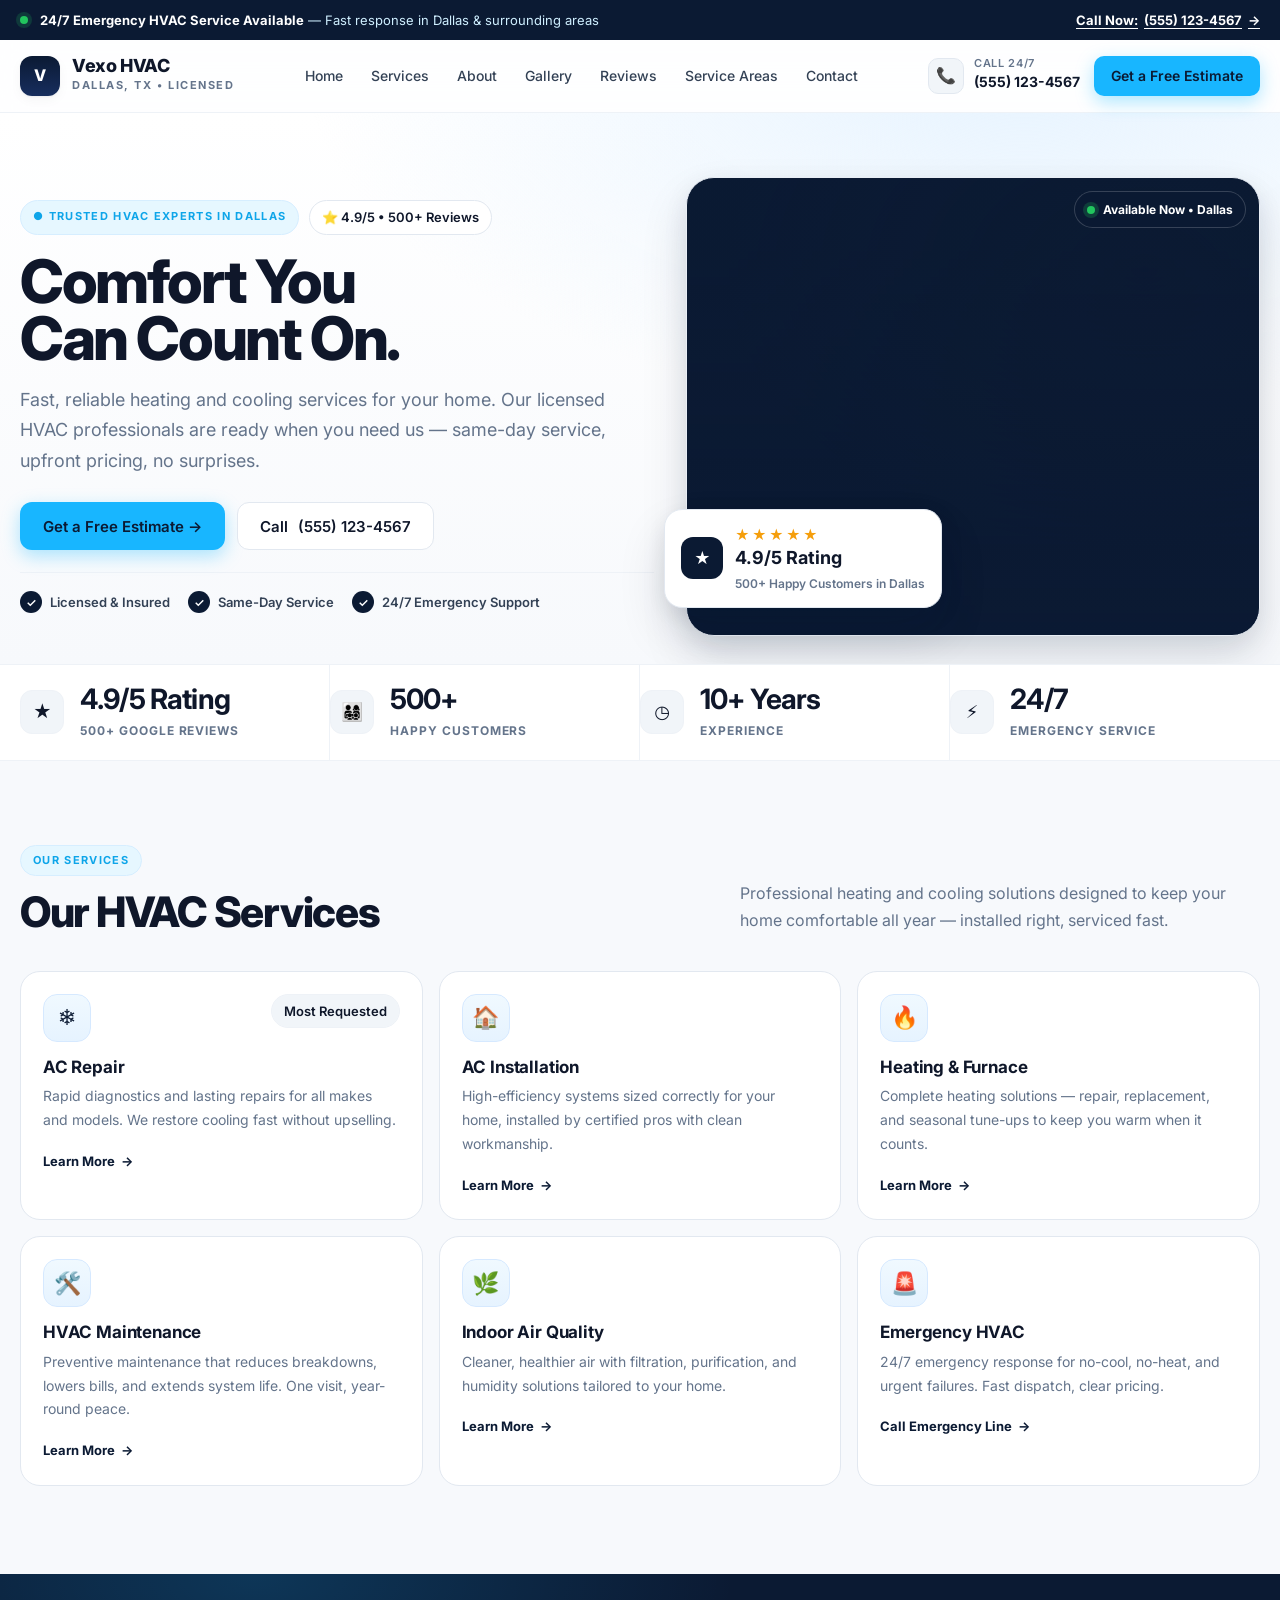
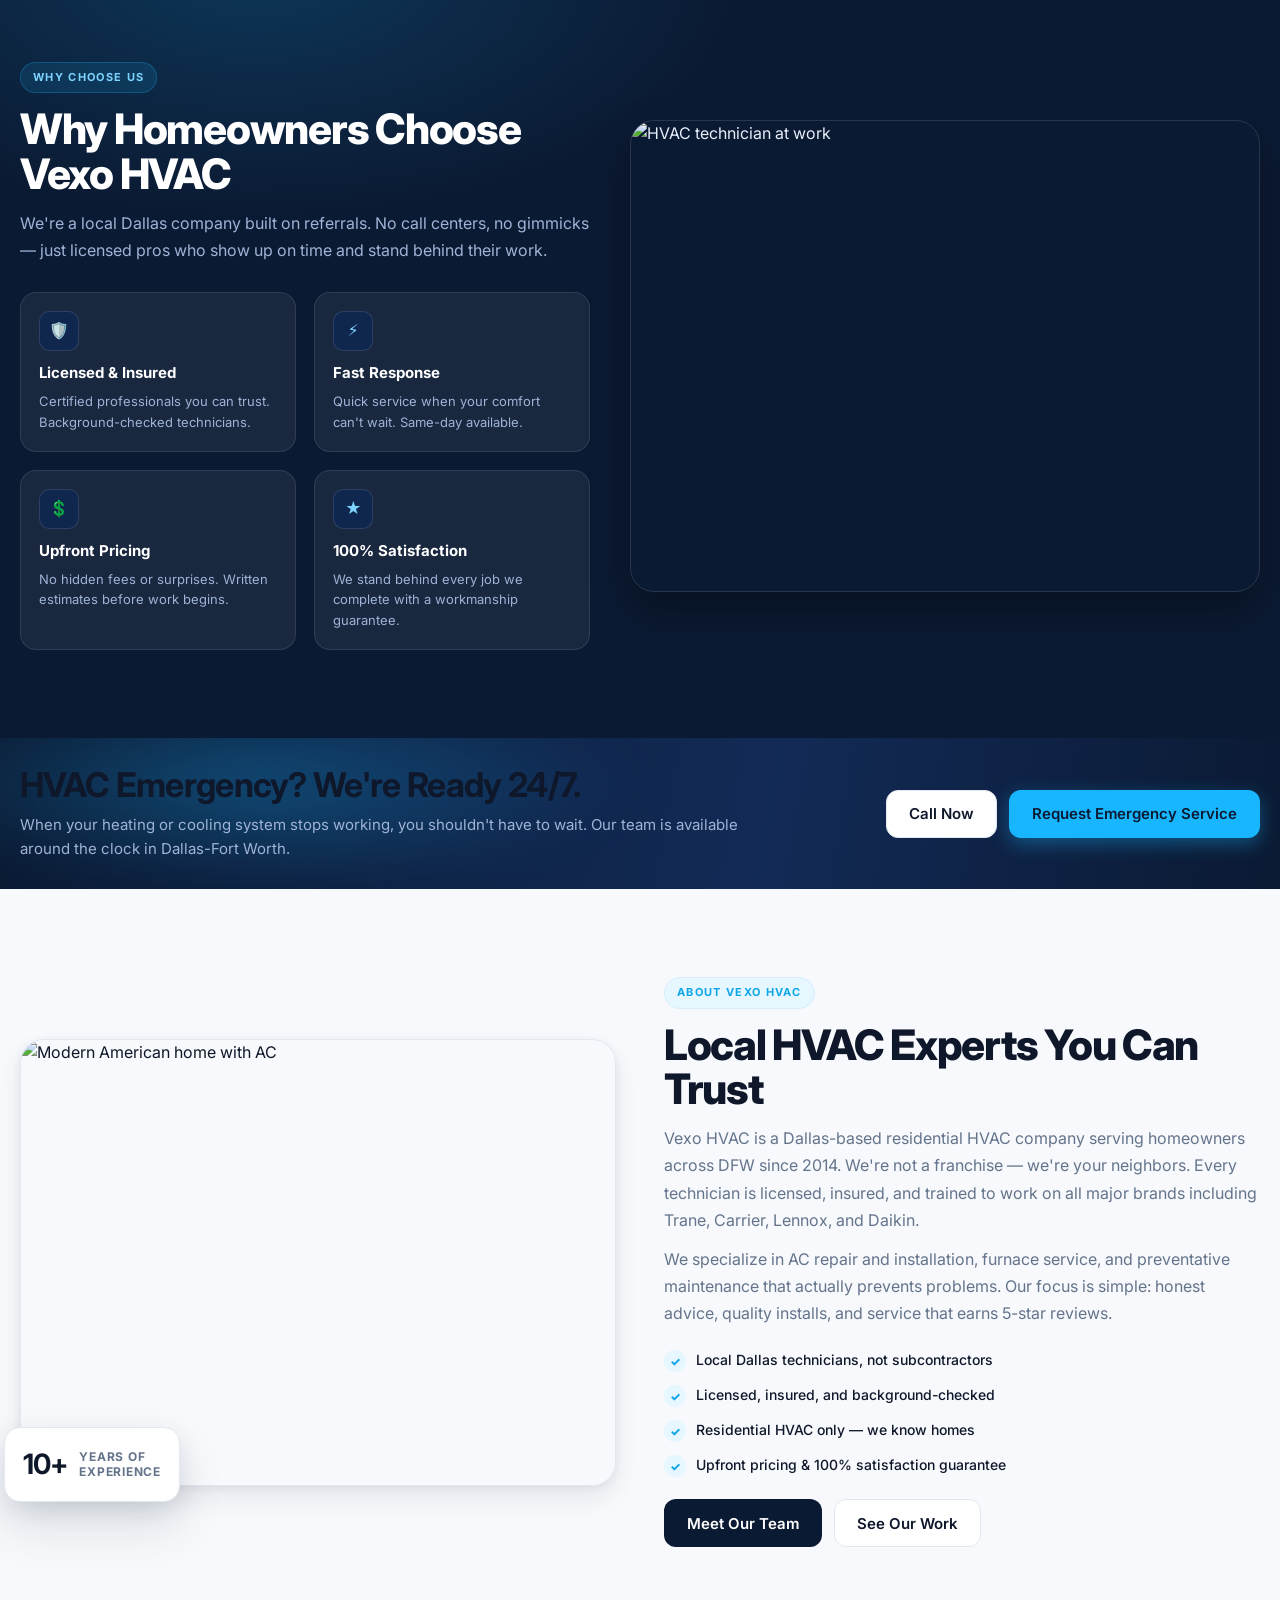
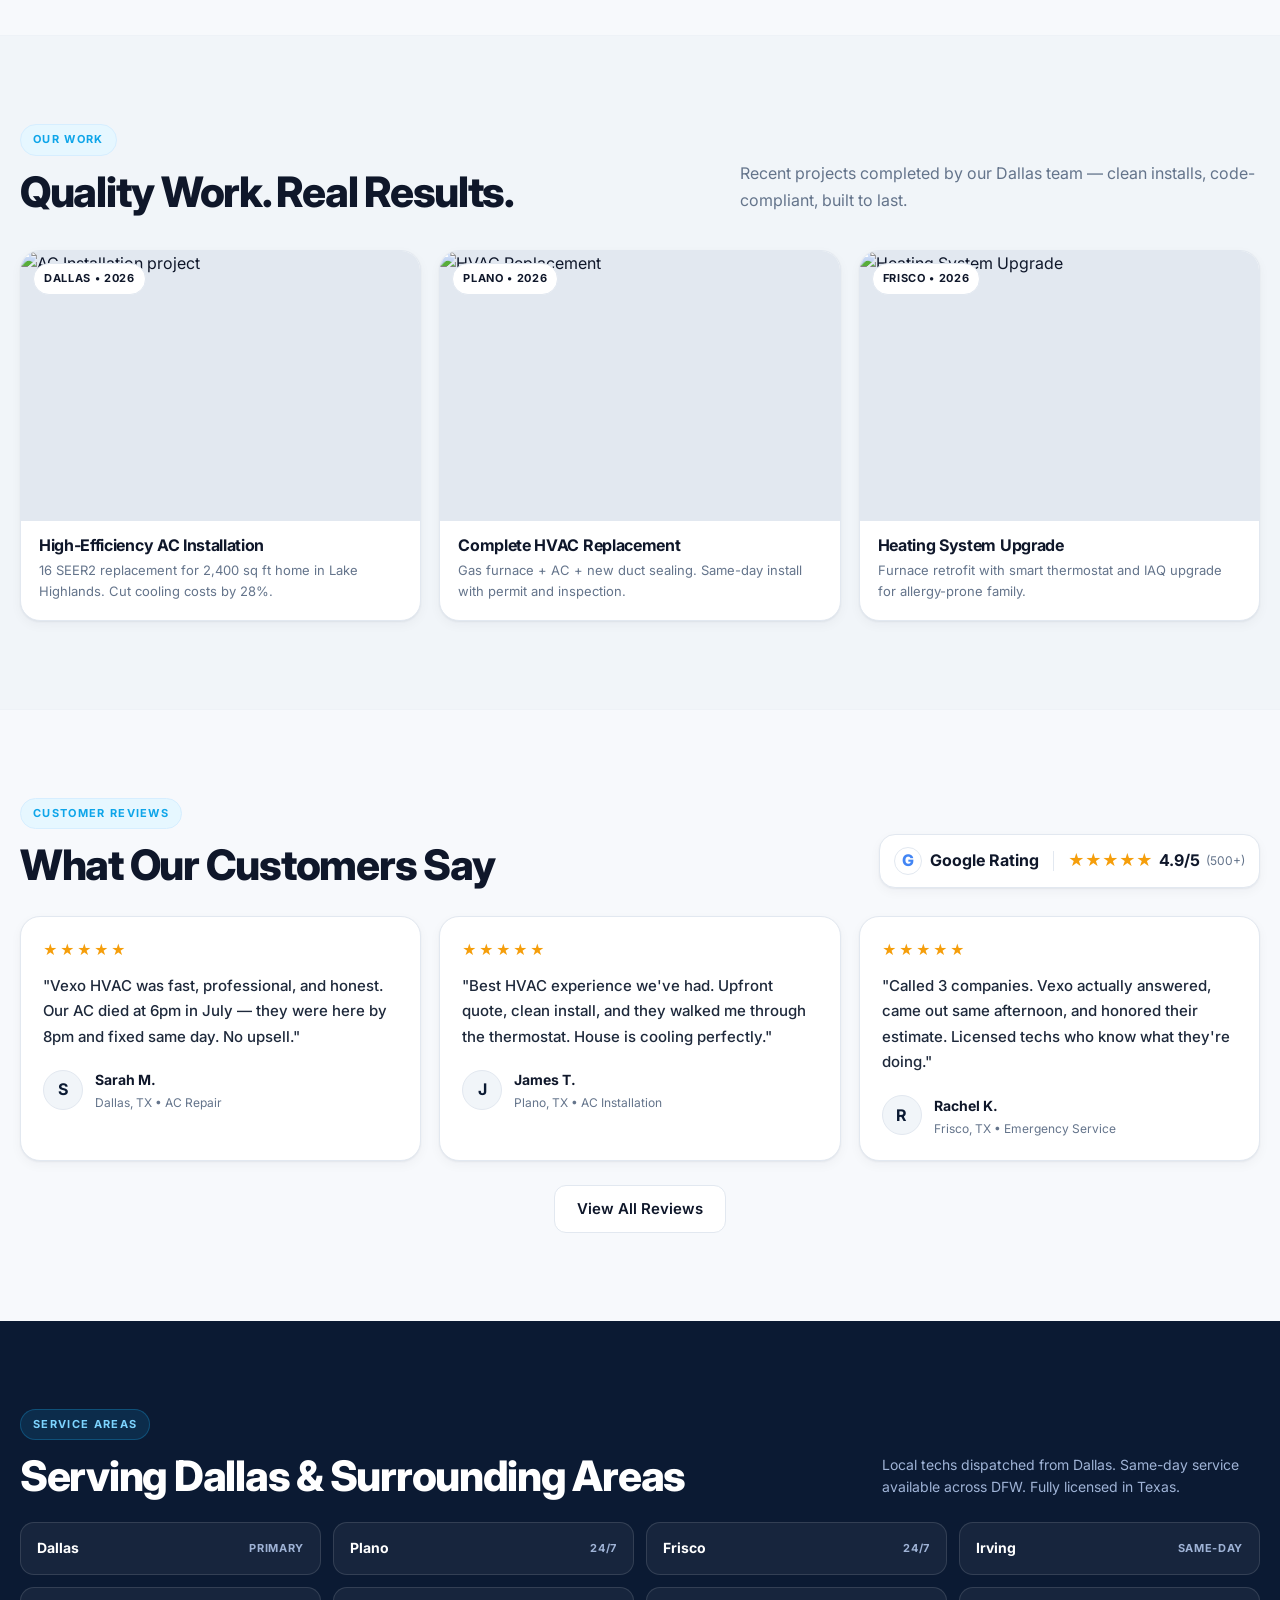
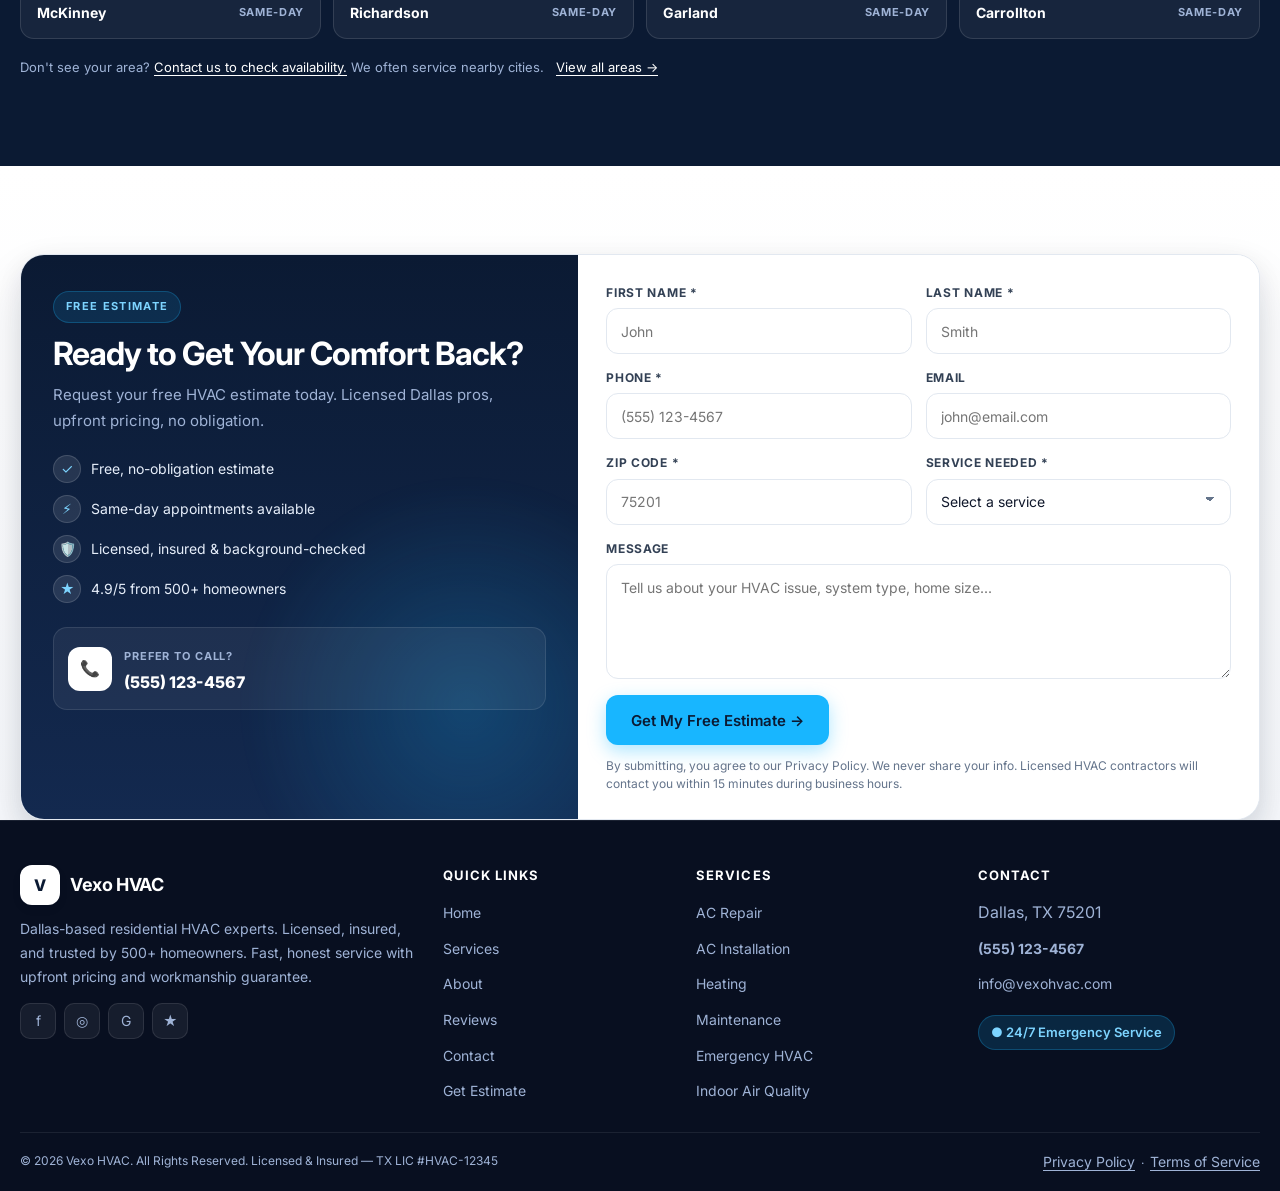
==== index.html @ 04c833da "Update index.html" ====
<!DOCTYPE html>
<html lang="en">
<head>
<meta charset="UTF-8">
<meta name="viewport" content="width=device-width, initial-scale=1.0">
<title>Vexo HVAC | Trusted HVAC Experts in Dallas, TX - 24/7 Emergency Service</title>
<meta name="description" content="Fast, reliable heating and cooling services in Dallas, TX. Licensed HVAC professionals, same-day service, 24/7 emergency support. Get a free estimate today.">
<link rel="preconnect" href="https://fonts.googleapis.com">
<link rel="preconnect" href="https://fonts.gstatic.com" crossorigin>
<link href="https://fonts.googleapis.com/css2?family=Inter:wght@400;500;600;700;800&family=JetBrains+Mono:wght@500&display=swap" rel="stylesheet">
<link rel="stylesheet" href="./css/main.css">
<link rel="stylesheet" href="./css/components.css">
<link rel="stylesheet" href="./css/responsive.css">
<style>
/* HERO VIDEO - Premium integration, minimal override */
.hero-visual{isolation:isolate}
.hero-img-wrap{position:relative;overflow:hidden;isolation:isolate;background:#0B1A33}
.hero-video{
  position:absolute;inset:0;
  width:100%;height:100%;
  object-fit:cover;
  object-position:center;
  will-change:transform;
  transform:translateZ(0);
}
.hero-img-wrap::after{
  content:"";
  position:absolute;inset:0;
  background:linear-gradient(180deg, rgba(11,26,51,0.10) 15%, rgba(11,26,51,0.28) 100%), radial-gradient(600px 400px at 80% 20%, rgba(11,26,51,0.18), transparent 70%);
  z-index:1;
  pointer-events:none;
}
.hero-img-wrap .float-badge,
.hero-img-wrap ~ .float-badge,
.float-badge{ z-index:3 }
.float-card{ z-index:3 }
@media (prefers-reduced-motion: reduce){
  .hero-video{transform:none !important}
}
</style>
</head>
<body>

<!-- TOP ANNOUNCEMENT BAR -->
<div class="topbar">
  <div class="container inner">
    <div class="topbar-left">
      <span class="dot" aria-hidden="true"></span>
      <span><strong>24/7 Emergency HVAC Service Available</strong> — Fast response in Dallas & surrounding areas</span>
    </div>
    <a class="call" href="tel:5551234567" data-phone-raw aria-label="Call Vexo HVAC now">Call Now: <span data-phone-display>(555) 123-4567</span> →</a>
  </div>
</div>

<!-- NAVBAR -->
<header class="header" id="header">
  <div class="container nav">
    <a class="brand" href="./index.html" aria-label="Vexo HVAC Home">
      <div class="brand-mark">V</div>
      <div>
        <div class="brand-name">Vexo HVAC</div>
        <div class="brand-sub">Dallas, TX • Licensed</div>
      </div>
    </a>
    <nav class="nav-links" aria-label="Primary Navigation">
      <a class="active" href="./index.html" aria-current="page">Home</a>
      <a href="./index.html#services">Services</a>
      <a href="./page/about.html">About</a>
      <a href="./page/gallery.html">Gallery</a>
      <a href="./index.html#reviews">Reviews</a>
      <a href="./index.html#areas">Service Areas</a>
      <a href="./page/contact.html">Contact</a>
    </nav>
    <div class="nav-right">
      <div class="phone">
        <div class="phone-icon" aria-hidden="true">📞</div>
        <div>
          <small>Call 24/7</small>
          <strong data-phone-display>(555) 123-4567</strong>
        </div>
      </div>
      <a class="btn btn-primary btn-sm" href="./page/quote.html">Get a Free Estimate</a>
      <button class="hamburger" id="hamburger" aria-label="Open menu" aria-expanded="false" aria-controls="mobileMenu"><span></span></button>
    </div>
  </div>
  <div class="mobile" id="mobileMenu" role="dialog" aria-modal="true" aria-label="Mobile navigation">
    <div class="container">
      <a href="./index.html">Home <span aria-hidden="true">→</span></a>
      <a href="./index.html#services">Services <span aria-hidden="true">→</span></a>
      <a href="./page/about.html">About <span aria-hidden="true">→</span></a>
      <a href="./page/gallery.html">Gallery <span aria-hidden="true">→</span></a>
      <a href="./index.html#reviews">Reviews <span aria-hidden="true">→</span></a>
      <a href="./index.html#areas">Service Areas <span aria-hidden="true">→</span></a>
      <a href="./page/contact.html">Contact <span aria-hidden="true">→</span></a>
      <div class="actions">
        <a class="btn btn-secondary" href="tel:5551234567" data-phone-raw>Call Now</a>
        <a class="btn btn-primary" href="./page/quote.html">Free Estimate</a>
      </div>
    </div>
  </div>
</header>

<main>

<!-- HERO - VIDEO INTEGRATED -->
<section class="hero" id="home">
  <div class="container hero-grid">
    <div>
      <div class="badge-row">
        <span class="eyebrow">● Trusted HVAC Experts in Dallas</span>
        <span class="pill pill-light">⭐ 4.9/5 • 500+ Reviews</span>
      </div>
      <h1>Comfort You<br>Can Count On.</h1>
      <p class="hero-desc">Fast, reliable heating and cooling services for your home. Our licensed HVAC professionals are ready when you need us — same-day service, upfront pricing, no surprises.</p>
      <div class="hero-ctas">
        <a class="btn btn-primary" href="./page/quote.html">Get a Free Estimate →</a>
        <a class="btn btn-ghost" href="tel:5551234567" data-phone-raw>Call <span data-phone-display>(555) 123-4567</span></a>
      </div>
      <ul class="trust-mini" role="list">
        <li><i aria-hidden="true">✓</i> Licensed & Insured</li>
        <li><i aria-hidden="true">✓</i> Same-Day Service</li>
        <li><i aria-hidden="true">✓</i> 24/7 Emergency Support</li>
      </ul>
    </div>
    <div class="hero-visual">
      <div class="float-badge"><span class="live" aria-hidden="true"></span> Available Now • Dallas</div>
      <div class="hero-img-wrap">
        <video class="hero-video" autoplay muted loop playsinline preload="auto" poster="https://images.unsplash.com/photo-1621905251189-08b45d6a269e?q=80&w=1169&auto=format&fit=crop" aria-hidden="true">
          <source src="assets/videos/video.mp4" type="video/mp4">
        </video>
      </div>
      <div class="float-card">
        <div class="float-card-icon" aria-hidden="true">★</div>
        <div>
          <div class="stars" aria-label="5 out of 5 stars">★★★★★</div>
          <b>4.9/5 Rating</b>
          <small>500+ Happy Customers in Dallas</small>
        </div>
      </div>
    </div>
  </div>
</section>

<!-- TRUST / REVIEW BAR -->
<div class="trustbar">
  <div class="container trustbar-grid">
    <div class="trustbar-item">
      <div class="trust-icon" aria-hidden="true">★</div>
      <div><b>4.9/5 Rating</b><span>500+ Google Reviews</span></div>
    </div>
    <div class="trustbar-item">
      <div class="trust-icon" aria-hidden="true">👨‍👩‍👧‍👦</div>
      <div><b>500+</b><span>Happy Customers</span></div>
    </div>
    <div class="trustbar-item">
      <div class="trust-icon" aria-hidden="true">◷</div>
      <div><b>10+ Years</b><span>Experience</span></div>
    </div>
    <div class="trustbar-item">
      <div class="trust-icon" aria-hidden="true">⚡</div>
      <div><b>24/7</b><span>Emergency Service</span></div>
    </div>
  </div>
</div>

<!-- SERVICES SECTION -->
<section class="section services" id="services">
  <div class="container">
    <div class="section-head">
      <div>
        <span class="eyebrow">Our Services</span>
        <h2 class="h2 section-title">Our HVAC Services</h2>
      </div>
      <p class="p">Professional heating and cooling solutions designed to keep your home comfortable all year — installed right, serviced fast.</p>
    </div>
    <div class="grid-3">
      <div class="card">
        <div class="card-top"><div class="card-icon" aria-hidden="true">❄️</div><span class="pill pill-muted">Most Requested</span></div>
        <h3>AC Repair</h3>
        <p>Rapid diagnostics and lasting repairs for all makes and models. We restore cooling fast without upselling.</p>
        <a class="link" href="./index.html#services">Learn More</a>
      </div>
      <div class="card">
        <div class="card-top"><div class="card-icon" aria-hidden="true">🏠</div></div>
        <h3>AC Installation</h3>
        <p>High-efficiency systems sized correctly for your home, installed by certified pros with clean workmanship.</p>
        <a class="link" href="./index.html#services">Learn More</a>
      </div>
      <div class="card">
        <div class="card-top"><div class="card-icon" aria-hidden="true">🔥</div></div>
        <h3>Heating & Furnace</h3>
        <p>Complete heating solutions — repair, replacement, and seasonal tune-ups to keep you warm when it counts.</p>
        <a class="link" href="./index.html#services">Learn More</a>
      </div>
      <div class="card">
        <div class="card-top"><div class="card-icon" aria-hidden="true">🛠️</div></div>
        <h3>HVAC Maintenance</h3>
        <p>Preventive maintenance that reduces breakdowns, lowers bills, and extends system life. One visit, year-round peace.</p>
        <a class="link" href="./index.html#services">Learn More</a>
      </div>
      <div class="card">
        <div class="card-top"><div class="card-icon" aria-hidden="true">🌿</div></div>
        <h3>Indoor Air Quality</h3>
        <p>Cleaner, healthier air with filtration, purification, and humidity solutions tailored to your home.</p>
        <a class="link" href="./index.html#services">Learn More</a>
      </div>
      <div class="card">
        <div class="card-top"><div class="card-icon" aria-hidden="true">🚨</div></div>
        <h3>Emergency HVAC</h3>
        <p>24/7 emergency response for no-cool, no-heat, and urgent failures. Fast dispatch, clear pricing.</p>
        <a class="link" href="tel:5551234567" data-phone-raw>Call Emergency Line</a>
      </div>
    </div>
  </div>
</section>

<!-- WHY CHOOSE US -->
<section class="section why" id="why">
  <div class="container why-grid">
    <div>
      <span class="eyebrow dark">Why Choose Us</span>
      <h2 class="h2" style="margin-top:14px;color:#fff">Why Homeowners Choose Vexo HVAC</h2>
      <p class="p" style="margin-top:14px;color:#9FB3D6">We're a local Dallas company built on referrals. No call centers, no gimmicks — just licensed pros who show up on time and stand behind their work.</p>
      <div class="why-list">
        <div class="why-item"><div class="why-icon" aria-hidden="true">🛡️</div><b>Licensed & Insured</b><p>Certified professionals you can trust. Background-checked technicians.</p></div>
        <div class="why-item"><div class="why-icon" aria-hidden="true">⚡</div><b>Fast Response</b><p>Quick service when your comfort can't wait. Same-day available.</p></div>
        <div class="why-item"><div class="why-icon" aria-hidden="true">💲</div><b>Upfront Pricing</b><p>No hidden fees or surprises. Written estimates before work begins.</p></div>
        <div class="why-item"><div class="why-icon" aria-hidden="true">★</div><b>100% Satisfaction</b><p>We stand behind every job we complete with a workmanship guarantee.</p></div>
      </div>
    </div>
    <div class="why-img">
      <img src="https://images.unsplash.com/photo-1581578731548-c64695cc6952?q=80&w=1170&auto=format&fit=crop" alt="HVAC technician at work" loading="lazy">
    </div>
  </div>
</section>

<!-- EMERGENCY HVAC CTA -->
<section class="emergency">
  <div class="container emergency-grid">
    <div>
      <h2>HVAC Emergency? We're Ready 24/7.</h2>
      <p>When your heating or cooling system stops working, you shouldn't have to wait. Our team is available around the clock in Dallas-Fort Worth.</p>
    </div>
    <div class="emergency-actions">
      <a class="btn btn-ghost" href="tel:5551234567" data-phone-raw style="background:#fff">Call Now</a>
      <a class="btn btn-primary" href="./page/quote.html">Request Emergency Service</a>
    </div>
  </div>
</section>

<!-- ABOUT COMPANY -->
<section class="section" id="about">
  <div class="container about-grid">
    <div class="about-media">
      <div class="about-main-img">
        <img src="https://images.unsplash.com/photo-1600585154340-be6161a56a0c?q=80&w=1170&auto=format&fit=crop" alt="Modern American home with AC" loading="lazy">
      </div>
      <div class="exp-badge"><b>10+</b><span>Years of<br>Experience</span></div>
    </div>
    <div>
      <span class="eyebrow">About Vexo HVAC</span>
      <h2 class="h2" style="margin-top:14px">Local HVAC Experts You Can Trust</h2>
      <p class="p" style="margin-top:14px">Vexo HVAC is a Dallas-based residential HVAC company serving homeowners across DFW since 2014. We're not a franchise — we're your neighbors. Every technician is licensed, insured, and trained to work on all major brands including Trane, Carrier, Lennox, and Daikin.</p>
      <p class="p" style="margin-top:12px">We specialize in AC repair and installation, furnace service, and preventative maintenance that actually prevents problems. Our focus is simple: honest advice, quality installs, and service that earns 5-star reviews.</p>
      <ul class="checks" role="list">
        <li><i aria-hidden="true">✓</i> Local Dallas technicians, not subcontractors</li>
        <li><i aria-hidden="true">✓</i> Licensed, insured, and background-checked</li>
        <li><i aria-hidden="true">✓</i> Residential HVAC only — we know homes</li>
        <li><i aria-hidden="true">✓</i> Upfront pricing & 100% satisfaction guarantee</li>
      </ul>
      <div style="margin-top:22px;display:flex;gap:12px;flex-wrap:wrap">
        <a class="btn btn-secondary" href="./page/about.html">Meet Our Team</a>
        <a class="btn btn-ghost" href="./page/gallery.html">See Our Work</a>
      </div>
    </div>
  </div>
</section>

<!-- PROJECT SHOWCASE -->
<section class="section showcase" id="projects">
  <div class="container">
    <div class="section-head">
      <div>
        <span class="eyebrow">Our Work</span>
        <h2 class="h2" style="margin-top:14px">Quality Work. Real Results.</h2>
      </div>
      <p class="p">Recent projects completed by our Dallas team — clean installs, code-compliant, built to last.</p>
    </div>
    <div class="show-grid">
      <div class="project">
        <div class="project-img"><span class="project-tag">Dallas • 2026</span><img src="https://images.unsplash.com/photo-1631541909061-71e349d1f203?q=80&w=1210&auto=format&fit=crop" alt="AC Installation project" loading="lazy"></div>
        <div class="project-body"><h3>High-Efficiency AC Installation</h3><p>16 SEER2 replacement for 2,400 sq ft home in Lake Highlands. Cut cooling costs by 28%.</p></div>
      </div>
      <div class="project">
        <div class="project-img"><span class="project-tag">Plano • 2026</span><img src="https://images.unsplash.com/photo-1504328345606-18bbc8c9d7d1?q=80&w=1170&auto=format&fit=crop" alt="HVAC Replacement" loading="lazy"></div>
        <div class="project-body"><h3>Complete HVAC Replacement</h3><p>Gas furnace + AC + new duct sealing. Same-day install with permit and inspection.</p></div>
      </div>
      <div class="project">
        <div class="project-img"><span class="project-tag">Frisco • 2026</span><img src="https://images.unsplash.com/photo-1581091226825-a6a2a5aee158?q=80&w=1170&auto=format&fit=crop" alt="Heating System Upgrade" loading="lazy"></div>
        <div class="project-body"><h3>Heating System Upgrade</h3><p>Furnace retrofit with smart thermostat and IAQ upgrade for allergy-prone family.</p></div>
      </div>
    </div>
  </div>
</section>

<!-- CUSTOMER REVIEWS -->
<section class="section" id="reviews">
  <div class="container">
    <div class="reviews-head">
      <div>
        <span class="eyebrow">Customer Reviews</span>
        <h2 class="h2" style="margin-top:14px">What Our Customers Say</h2>
      </div>
      <div class="rating-badge">
        <div class="google"><i aria-hidden="true">G</i> Google Rating</div>
        <div class="rating-divider" aria-hidden="true"></div>
        <div class="rating-score"><span class="stars-inline" aria-label="5 out of 5 stars">★★★★★</span><b>4.9/5</b><span class="muted">(500+)</span></div>
      </div>
    </div>
    <div class="rev-grid">
      <div class="rev">
        <div class="stars" aria-label="5 out of 5 stars">★★★★★</div>
        <p class="quote">"Vexo HVAC was fast, professional, and honest. Our AC died at 6pm in July — they were here by 8pm and fixed same day. No upsell."</p>
        <div class="meta"><div class="avatar">S</div><div><b>Sarah M.</b><small>Dallas, TX • AC Repair</small></div></div>
      </div>
      <div class="rev">
        <div class="stars" aria-label="5 out of 5 stars">★★★★★</div>
        <p class="quote">"Best HVAC experience we've had. Upfront quote, clean install, and they walked me through the thermostat. House is cooling perfectly."</p>
        <div class="meta"><div class="avatar">J</div><div><b>James T.</b><small>Plano, TX • AC Installation</small></div></div>
      </div>
      <div class="rev">
        <div class="stars" aria-label="5 out of 5 stars">★★★★★</div>
        <p class="quote">"Called 3 companies. Vexo actually answered, came out same afternoon, and honored their estimate. Licensed techs who know what they're doing."</p>
        <div class="meta"><div class="avatar">R</div><div><b>Rachel K.</b><small>Frisco, TX • Emergency Service</small></div></div>
      </div>
    </div>
    <div style="text-align:center;margin-top:24px"><a href="./index.html#reviews" class="btn btn-ghost">View All Reviews</a></div>
  </div>
</section>

<!-- SERVICE AREAS -->
<section class="section areas" id="areas">
  <div class="container">
    <div class="areas-head">
      <div>
        <span class="eyebrow dark">Service Areas</span>
        <h2 class="h2" style="margin-top:14px;color:#fff">Serving Dallas & Surrounding Areas</h2>
      </div>
      <p class="areas-desc">Local techs dispatched from Dallas. Same-day service available across DFW. Fully licensed in Texas.</p>
    </div>
    <div class="areas-grid">
      <div class="area"><b>Dallas</b><span>Primary</span></div>
      <div class="area"><b>Plano</b><span>24/7</span></div>
      <div class="area"><b>Frisco</b><span>24/7</span></div>
      <div class="area"><b>Irving</b><span>Same-Day</span></div>
      <div class="area"><b>McKinney</b><span>Same-Day</span></div>
      <div class="area"><b>Richardson</b><span>Same-Day</span></div>
      <div class="area"><b>Garland</b><span>Same-Day</span></div>
      <div class="area"><b>Carrollton</b><span>Same-Day</span></div>
    </div>
    <div class="areas-foot">Don't see your area? <a href="./page/contact.html">Contact us to check availability.</a> We often service nearby cities. <span style="margin-left:8px"><a href="./index.html#areas" style="color:#fff">View all areas →</a></span></div>
  </div>
</section>

<!-- FREE ESTIMATE CTA / FORM -->
<section class="section estimate" id="estimate">
  <div class="container">
    <div class="estimate-wrap">
      <div class="estimate-copy">
        <span class="eyebrow dark">Free Estimate</span>
        <h2 style="margin-top:14px">Ready to Get Your Comfort Back?</h2>
        <p class="estimate-sub">Request your free HVAC estimate today. Licensed Dallas pros, upfront pricing, no obligation.</p>
        <ul role="list">
          <li><i aria-hidden="true">✓</i> Free, no-obligation estimate</li>
          <li><i aria-hidden="true">⚡</i> Same-day appointments available</li>
          <li><i aria-hidden="true">🛡️</i> Licensed, insured & background-checked</li>
          <li><i aria-hidden="true">★</i> 4.9/5 from 500+ homeowners</li>
        </ul>
        <div class="call-box">
          <div class="call-box-icon" aria-hidden="true">📞</div>
          <div><small>Prefer to call?</small><div class="call-box-num" data-phone-display>(555) 123-4567</div></div>
        </div>
      </div>
      <form class="estimate-form" id="estimateForm" novalidate aria-label="Request free HVAC estimate">
        <div class="form-grid">
          <div class="field"><label for="firstName">First Name *</label><input class="input" id="firstName" name="firstName" placeholder="John" required autocomplete="given-name"></div>
          <div class="field"><label for="lastName">Last Name *</label><input class="input" id="lastName" name="lastName" placeholder="Smith" required autocomplete="family-name"></div>
          <div class="field"><label for="phone">Phone *</label><input class="input" id="phone" name="phone" type="tel" placeholder="(555) 123-4567" required autocomplete="tel"></div>
          <div class="field"><label for="email">Email</label><input class="input" id="email" name="email" type="email" placeholder="john@email.com" autocomplete="email"></div>
          <div class="field"><label for="zip">ZIP Code *</label><input class="input" id="zip" name="zip" placeholder="75201" required autocomplete="postal-code" inputmode="numeric"></div>
          <div class="field"><label for="service">Service Needed *</label>
            <select class="input" id="service" name="service" required>
              <option value="" disabled selected>Select a service</option>
              <option value="ac-repair">AC Repair</option>
              <option value="ac-installation">AC Installation</option>
              <option value="heating">Heating</option>
              <option value="ac-maintenance">HVAC Maintenance</option>
              <option value="emergency-hvac">Emergency Service</option>
              <option value="indoor-air-quality">Indoor Air Quality</option>
              <option value="other">Other</option>
            </select>
          </div>
          <div class="field full"><label for="message">Message</label><textarea class="input textarea" id="message" name="message" placeholder="Tell us about your HVAC issue, system type, home size..." rows="4"></textarea></div>
        </div>
        <div class="form-foot">
          <button class="btn btn-primary btn-form" type="submit">Get My Free Estimate →</button>
          <small>By submitting, you agree to our Privacy Policy. We never share your info. Licensed HVAC contractors will contact you within 15 minutes during business hours.</small>
        </div>
        <div class="notice" id="formNotice" role="status" aria-live="polite">Thanks! Your estimate request was received. Our Dallas team will call you within 15 minutes.</div>
      </form>
    </div>
  </div>
</section>

</main>

<!-- FOOTER -->
<footer class="footer">
  <div class="container footer-top">
    <div>
      <div class="footer-brand"><div class="brand-mark brand-mark-light">V</div><b class="footer-brand-name">Vexo HVAC</b></div>
      <p>Dallas-based residential HVAC experts. Licensed, insured, and trusted by 500+ homeowners. Fast, honest service with upfront pricing and workmanship guarantee.</p>
      <div class="social">
        <a href="#" aria-label="Facebook" role="button">f</a>
        <a href="#" aria-label="Instagram" role="button">◎</a>
        <a href="#" aria-label="Google" role="button">G</a>
        <a href="#" aria-label="Yelp" role="button">★</a>
      </div>
    </div>
    <div>
      <b class="title">Quick Links</b>
      <ul role="list">
        <li><a href="./index.html">Home</a></li>
        <li><a href="./index.html#services">Services</a></li>
        <li><a href="./page/about.html">About</a></li>
        <li><a href="./index.html#reviews">Reviews</a></li>
        <li><a href="./page/contact.html">Contact</a></li>
        <li><a href="./page/quote.html">Get Estimate</a></li>
      </ul>
    </div>
    <div>
      <b class="title">Services</b>
      <ul role="list">
        <li><a href="./index.html#services">AC Repair</a></li>
        <li><a href="./index.html#services">AC Installation</a></li>
        <li><a href="./index.html#services">Heating</a></li>
        <li><a href="./index.html#services">Maintenance</a></li>
        <li><a href="./index.html#services">Emergency HVAC</a></li>
        <li><a href="./index.html#services">Indoor Air Quality</a></li>
      </ul>
    </div>
    <div>
      <b class="title">Contact</b>
      <ul role="list">
        <li>Dallas, TX 75201</li>
        <li><a href="tel:5551234567" class="footer-phone" data-phone-raw><span data-phone-display>(555) 123-4567</span></a></li>
        <li><a href="mailto:info@vexohvac.com">info@vexohvac.com</a></li>
        <li class="footer-badge"><span class="pill pill-accent">● 24/7 Emergency Service</span></li>
      </ul>
    </div>
  </div>
  <div class="container footer-bottom">
    <span>© 2026 Vexo HVAC. All Rights Reserved. Licensed & Insured — TX LIC #HVAC-12345</span>
    <span><a href="./page/contact.html">Privacy Policy</a> &nbsp;·&nbsp; <a href="./page/contact.html">Terms of Service</a></span>
  </div>
</footer>

<div class="toast" id="toast" role="status" aria-live="polite" aria-atomic="true">Opening phone dialer...</div>

<script type="module" src="./js/app.js"></script>
<script>
// Premium Hero Video Parallax - lightweight, respects reduced-motion
(function(){
  const hero = document.getElementById('home');
  const video = document.querySelector('.hero-video');
  if(!hero || !video) return;
  const reduceMotion = window.matchMedia('(prefers-reduced-motion: reduce)').matches;
  if(reduceMotion) return;
  let ticking = false;
  const speed = 0.22; // subtle cinematic
  function onScroll(){
    if(ticking) return;
    ticking = true;
    requestAnimationFrame(()=>{
      const rect = hero.getBoundingClientRect();
      // Only animate while hero is in viewport
      if(rect.bottom > 0 && rect.top < window.innerHeight){
        const offset = window.scrollY * speed;
        video.style.transform = 'translate3d(0,' + (offset * 0.35) + 'px,0) scale(1.08)';
      }
      ticking = false;
    });
  }
  window.addEventListener('scroll', onScroll, {passive:true});
  onScroll();
  // Ensure autoplay on mobile
  video.play().catch(()=>{});
})();
</script>
</body>
</html>
---- css/main.css ----
/* ======================================================
   VEXO HVAC - main.css
   Global / Base Styles Only
   Preserves exact visual design from approved index.html
   ====================================================== */

/* ------------------------------------------------------
   1. CSS VARIABLES - Extracted from approved design
   ------------------------------------------------------ */
:root {
  /* Brand Colors - Exact from approved homepage */
  --primary: #0B1A33;
  --primary-2: #13294F;
  --secondary: #172E5E;
  --accent: #18B6FF;
  --accent-2: #0EA5E9;
  --accent-soft: #E6F7FF;

  /* Neutrals */
  --background: #F7F9FC;
  --surface: #FFFFFF;
  --surface-2: #F1F5F9;
  --text: #0F172A;
  --muted: #64748B;
  --muted-2: #94A3B8;
  --line: #E2E8F0;
  --line-2: #EEF2F7;

  /* Radius - reusable */
  --radius-sm: 12px;
  --radius-md: 16px;
  --radius-lg: 20px;
  --radius-xl: 24px;
  --radius-pill: 999px;
  --radius: var(--radius-lg);

  /* Shadows - from approved design */
  --shadow-sm: 0 1px 2px rgba(11, 26, 51, 0.06), 0 4px 12px rgba(11, 26, 51, 0.04);
  --shadow-md: 0 12px 24px rgba(11, 26, 51, 0.08), 0 2px 8px rgba(11, 26, 51, 0.06);
  --shadow-lg: 0 24px 48px rgba(11, 26, 51, 0.12), 0 8px 24px rgba(11, 26, 51, 0.08);
  --shadow: var(--shadow-md);

  /* Layout */
  --container-width: 1240px;
  --max: var(--container-width);

  /* Transitions */
  --transition-fast: 0.18s ease;
  --transition-normal: 0.25s ease;
  --transition-slow: 0.35s ease;
}

/* ------------------------------------------------------
   2. CSS RESET
   ------------------------------------------------------ */
*,
*::before,
*::after {
  margin: 0;
  padding: 0;
  box-sizing: border-box;
}

/* ------------------------------------------------------
   3. HTML & BODY BASE
   ------------------------------------------------------ */
html {
  scroll-behavior: smooth;
  -webkit-text-size-adjust: 100%;
  -moz-text-size-adjust: 100%;
  text-size-adjust: 100%;
  overflow-x: hidden;
}

body {
  font-family: 'Inter', system-ui, -apple-system, BlinkMacSystemFont, 'Segoe UI', Roboto, sans-serif;
  background: var(--background);
  color: var(--text);
  line-height: 1.6;
  font-size: 16px;
  font-weight: 400;
  -webkit-font-smoothing: antialiased;
  -moz-osx-font-smoothing: grayscale;
  text-rendering: optimizeLegibility;
  overflow-x: hidden;
  min-height: 100vh;
}

/* ------------------------------------------------------
   4. GLOBAL TYPOGRAPHY
   ------------------------------------------------------ */
h1, h2, h3, h4, h5, h6 {
  font-family: inherit;
  color: var(--text);
  line-height: 1.1;
  letter-spacing: -0.02em;
  font-weight: 700;
}

.h2 {
  font-size: clamp(28px, 4vw, 42px);
  line-height: 1.05;
  font-weight: 800;
  letter-spacing: -0.03em;
}

.h3 {
  font-size: 22px;
  line-height: 1.2;
  font-weight: 700;
  letter-spacing: -0.02em;
}

.p {
  color: var(--muted);
  font-size: 16px;
  line-height: 1.7;
}

.section-title {
  margin-top: 14px;
}

small {
  font-size: 0.875em;
}

strong, b {
  font-weight: 700;
}

/* ------------------------------------------------------
   5. GLOBAL LINKS
   ------------------------------------------------------ */
a {
  color: inherit;
  text-decoration: none;
  transition: var(--transition-fast);
}

a:hover {
  color: var(--text);
}

/* ------------------------------------------------------
   6. IMAGES
   ------------------------------------------------------ */
img {
  display: block;
  max-width: 100%;
  height: auto;
}

img[width] {
  height: auto;
}

/* ------------------------------------------------------
   7. CONTAINERS / GLOBAL LAYOUT
   ------------------------------------------------------ */
.container {
  width: min(calc(100% - 32px), var(--max));
  margin-inline: auto;
}

.section {
  padding: 88px 0;
}

.section-head {
  display: flex;
  align-items: end;
  justify-content: space-between;
  gap: 24px;
  flex-wrap: wrap;
  margin-bottom: 36px;
}

.section-head p {
  max-width: 52ch;
}

/* ------------------------------------------------------
   8. BUTTONS BASE
   ------------------------------------------------------ */
button {
  border: 0;
  background: none;
  cursor: pointer;
  font: inherit;
  color: inherit;
}

.btn {
  display: inline-flex;
  align-items: center;
  justify-content: center;
  gap: 10px;
  height: 48px;
  padding: 0 22px;
  border-radius: 12px;
  font-weight: 600;
  font-size: 15px;
  white-space: nowrap;
  transition: var(--transition-normal);
  cursor: pointer;
  border: 1px solid transparent;
  user-select: none;
  -webkit-tap-highlight-color: transparent;
  text-align: center;
  line-height: 1;
}

.btn-primary {
  background: var(--accent);
  color: var(--primary);
  box-shadow: 0 6px 18px rgba(24, 182, 255, 0.35);
}

.btn-primary:hover {
  background: #1AC0FF;
  transform: translateY(-1px);
  box-shadow: 0 10px 26px rgba(24, 182, 255, 0.4);
}

.btn-secondary {
  background: var(--primary);
  color: #fff;
}

.btn-secondary:hover {
  background: var(--primary-2);
  transform: translateY(-1px);
}

.btn-ghost {
  background: #fff;
  border-color: var(--line);
  color: var(--text);
}

.btn-ghost:hover {
  border-color: var(--text);
  background: #fff;
}

.btn-white {
  background: #fff;
  border-color: #fff;
  color: var(--primary);
}

.btn-sm {
  height: 40px;
  padding: 0 16px;
  font-size: 14px;
  border-radius: 10px;
}

.btn-form {
  height: 50px;
  padding: 0 24px;
}

/* ------------------------------------------------------
   9. GLOBAL UTILITIES (Eyebrow / Pill)
   ------------------------------------------------------ */
.eyebrow {
  display: inline-flex;
  align-items: center;
  gap: 8px;
  font-size: 11px;
  font-weight: 700;
  letter-spacing: 0.12em;
  text-transform: uppercase;
  color: var(--accent-2);
  background: var(--accent-soft);
  border: 1px solid #D6EEFF;
  padding: 6px 12px;
  border-radius: var(--radius-pill);
}

.eyebrow.dark {
  background: rgba(24, 182, 255, 0.12);
  border-color: rgba(24, 182, 255, 0.25);
  color: #7DD4FF;
}

.pill {
  display: inline-flex;
  align-items: center;
  gap: 8px;
  border-radius: 999px;
  padding: 6px 12px;
  font-size: 13px;
  font-weight: 600;
  background: #fff;
  border: 1px solid var(--line);
}

.pill-light {
  background: #fff;
  border: 1px solid var(--line);
}

.pill-muted {
  background: var(--surface-2);
  border: 1px solid var(--line-2);
}

.pill-dark {
  background: #0B1A33;
  color: #fff;
  border-color: #0B1A33;
}

.pill-accent {
  background: rgba(24, 182, 255, 0.15);
  border: 1px solid rgba(24, 182, 255, 0.25);
  color: #7DD4FF;
}

/* ------------------------------------------------------
   10. BASIC FORM ELEMENT NORMALIZATION
   ------------------------------------------------------ */
input,
select,
textarea {
  font: inherit;
  color: inherit;
  appearance: none;
  -webkit-appearance: none;
}

input:focus,
select:focus,
textarea:focus {
  outline: none;
}

.field {
  display: grid;
  gap: 6px;
}

.field.full {
  grid-column: 1 / -1;
}

.field label {
  font-size: 12px;
  font-weight: 700;
  letter-spacing: 0.06em;
  text-transform: uppercase;
  color: #334155;
}

.input {
  height: 46px;
  border-radius: 12px;
  border: 1px solid var(--line);
  background: #fff;
  padding: 0 14px;
  font-size: 14px;
  outline: 0;
  transition: var(--transition-fast);
  width: 100%;
  line-height: 1;
}

.input:focus {
  border-color: var(--accent-2);
  box-shadow: 0 0 0 4px rgba(14, 165, 233, 0.15);
}

.textarea {
  height: auto;
  min-height: 96px;
  padding: 12px 14px;
  resize: vertical;
  line-height: 1.6;
}

select.input {
  cursor: pointer;
  background-image: linear-gradient(45deg, transparent 50%, var(--muted) 50%), linear-gradient(135deg, var(--muted) 50%, transparent 50%);
  background-position: calc(100% - 20px) calc(50% - 2px), calc(100% - 15px) calc(50% - 2px);
  background-size: 5px 5px, 5px 5px;
  background-repeat: no-repeat;
  padding-right: 40px;
}

/* ------------------------------------------------------
   11. LISTS & GLOBAL ELEMENTS
   ------------------------------------------------------ */
ul, ol {
  list-style: none;
}

/* ------------------------------------------------------
   12. ACCESSIBILITY - FOCUS VISIBLE
   ------------------------------------------------------ */
a:focus-visible,
button:focus-visible,
input:focus-visible,
select:focus-visible,
textarea:focus-visible {
  outline: 2px solid var(--accent-2);
  outline-offset: 2px;
}

/* Remove default focus for mouse users, keep for keyboard */
a:focus:not(:focus-visible),
button:focus:not(:focus-visible),
input:focus:not(:focus-visible),
select:focus:not(:focus-visible),
textarea:focus:not(:focus-visible) {
  outline: none;
}

/* ------------------------------------------------------
   13. SMOOTH SCROLLING & REDUCED MOTION
   ------------------------------------------------------ */
@media (prefers-reduced-motion: reduce) {
  html {
    scroll-behavior: auto;
  }

  *,
  *::before,
  *::after {
    animation-duration: 0.01ms!important;
    animation-iteration-count: 1!important;
    transition-duration: 0.01ms!important;
    scroll-behavior: auto!important;
  }
}

/* ------------------------------------------------------
   14. GLOBAL OVERFLOW SAFETY
   ------------------------------------------------------ */
html, body {
  max-width: 100%;
}
---- css/components.css ----
/* ==================================================
   VEXO HVAC - components.css
   Component styles for existing approved index.html
   Uses only classes that actually exist in index.html
   Relies on variables from css/main.css
   ================================================== */

/* ==================================================
   TOP BAR
================================================== */
.topbar {
  background: var(--primary);
  color: #CFEFFF;
  font-size: 13px;
  position: relative;
  z-index: 50;
}

.topbar .inner {
  display: flex;
  align-items: center;
  justify-content: space-between;
  gap: 16px;
  min-height: 40px;
  padding: 8px 0;
}

.topbar-left {
  display: flex;
  align-items: center;
  gap: 12px;
  flex-wrap: wrap;
}

.dot {
  width: 8px;
  height: 8px;
  border-radius: 50%;
  background: #22C55E;
  box-shadow: 0 0 0 4px rgba(34, 197, 94, 0.18);
  flex-shrink: 0;
}

.topbar strong {
  color: #fff;
  font-weight: 700;
}

.topbar a.call {
  color: #fff;
  font-weight: 700;
  display: inline-flex;
  align-items: center;
  gap: 6px;
  text-decoration: underline;
  text-underline-offset: 3px;
}

.topbar a.call:hover {
  color: var(--accent);
}

/* ==================================================
   HEADER / NAVBAR
================================================== */
.header {
  position: sticky;
  top: 0;
  z-index: 40;
  background: rgba(255, 255, 255, 0.84);
  backdrop-filter: saturate(180%) blur(18px);
  -webkit-backdrop-filter: saturate(180%) blur(18px);
  border-bottom: 1px solid var(--line-2);
}

.nav {
  display: flex;
  align-items: center;
  justify-content: space-between;
  gap: 20px;
  min-height: 72px;
}

.brand {
  display: flex;
  align-items: center;
  gap: 12px;
}

.brand-mark {
  width: 40px;
  height: 40px;
  border-radius: 12px;
  background: linear-gradient(180deg, var(--primary), var(--secondary));
  display: grid;
  place-items: center;
  color: #fff;
  font-weight: 800;
  letter-spacing: -0.02em;
  box-shadow: var(--shadow-sm);
}

.brand-mark-light {
  background: #fff;
  color: var(--primary);
}

.brand-name {
  font-weight: 800;
  font-size: 18px;
  letter-spacing: -0.02em;
  line-height: 1;
}

.brand-sub {
  font-size: 11px;
  letter-spacing: 0.14em;
  text-transform: uppercase;
  color: var(--muted);
  font-weight: 700;
  margin-top: 2px;
}

/* ==================================================
   NAVIGATION
================================================== */
.nav-links {
  display: flex;
  align-items: center;
  gap: 28px;
}

.nav-links a {
  font-size: 14px;
  font-weight: 500;
  color: #334155;
  position: relative;
  padding: 4px 0;
}

.nav-links a:hover,
.nav-links a.active {
  color: var(--text);
}

.nav-links a.active:after {
  content: "";
  position: absolute;
  left: 0;
  right: 0;
  bottom: -8px;
  height: 2px;
  background: var(--accent);
  border-radius: 999px;
}

.nav-right {
  display: flex;
  align-items: center;
  gap: 14px;
}

.phone {
  display: flex;
  align-items: center;
  gap: 10px;
  font-weight: 700;
}

.phone small {
  display: block;
  font-size: 11px;
  font-weight: 600;
  color: var(--muted);
  letter-spacing: 0.06em;
  text-transform: uppercase;
  line-height: 1;
}

.phone strong {
  font-size: 14px;
  line-height: 1;
}

.phone-icon {
  width: 36px;
  height: 36px;
  border-radius: 10px;
  background: var(--surface-2);
  border: 1px solid var(--line);
  display: grid;
  place-items: center;
  flex-shrink: 0;
}

.hamburger {
  display: none;
  width: 44px;
  height: 44px;
  border-radius: 12px;
  border: 1px solid var(--line);
  background: #fff;
  place-items: center;
  cursor: pointer;
}

.hamburger span {
  width: 18px;
  height: 2px;
  background: var(--text);
  display: block;
  position: relative;
  transition: var(--transition-fast);
}

.hamburger span:before,
.hamburger span:after {
  content: "";
  position: absolute;
  left: 0;
  width: 18px;
  height: 2px;
  background: var(--text);
  transition: var(--transition-fast);
}

.hamburger span:before {
  top: -6px;
}

.hamburger span:after {
  top: 6px;
}

.hamburger.active span {
  background: transparent;
}

.hamburger.active span:before {
  transform: translateY(6px) rotate(45deg);
}

.hamburger.active span:after {
  transform: translateY(-6px) rotate(-45deg);
}

.mobile {
  display: none;
  border-top: 1px solid var(--line-2);
  background: #fff;
  padding: 12px 0 20px;
}

.mobile.open {
  display: block;
}

.mobile a {
  display: flex;
  align-items: center;
  justify-content: space-between;
  padding: 14px 4px;
  font-weight: 600;
  border-bottom: 1px solid var(--line-2);
}

.mobile .actions {
  display: grid;
  grid-template-columns: 1fr 1fr;
  gap: 12px;
  margin-top: 16px;
}

/* ==================================================
   HERO
================================================== */
.hero {
  background: radial-gradient(1200px 600px at 80% -10%, #E6F3FF 0%, transparent 60%), linear-gradient(180deg, #FFFFFF 0%, #F7F9FC 100%);
  padding: 28px 0 0;
  overflow: hidden;
}

.hero-grid {
  display: grid;
  grid-template-columns: 1.05fr 0.95fr;
  gap: 32px;
  align-items: center;
  padding: 36px 0 28px;
}

.badge-row {
  display: flex;
  flex-wrap: wrap;
  gap: 10px;
  margin-bottom: 18px;
}

.hero h1 {
  font-size: clamp(36px, 5.2vw, 64px);
  line-height: 0.95;
  letter-spacing: -0.04em;
  font-weight: 800;
}

.hero-desc {
  font-size: clamp(16px, 1.6vw, 18px);
  color: var(--muted);
  margin: 18px 0 26px;
  max-width: 54ch;
  line-height: 1.7;
}

.hero-ctas {
  display: flex;
  gap: 12px;
  flex-wrap: wrap;
  margin-bottom: 22px;
}

.trust-mini {
  display: flex;
  gap: 18px;
  flex-wrap: wrap;
  border-top: 1px solid var(--line-2);
  padding-top: 18px;
  margin-top: 6px;
}

.trust-mini li {
  display: flex;
  align-items: center;
  gap: 8px;
  font-size: 13px;
  font-weight: 600;
  color: #334155;
}

.trust-mini li i {
  width: 22px;
  height: 22px;
  border-radius: 50%;
  background: var(--primary);
  color: #fff;
  display: grid;
  place-items: center;
  font-size: 12px;
  font-style: normal;
  flex-shrink: 0;
}

.hero-visual {
  position: relative;
  isolation: isolate;
}

.hero-img-wrap {
  position: relative;
  border-radius: 28px;
  overflow: hidden;
  background: #E2E8F0;
  box-shadow: var(--shadow-lg);
  aspect-ratio: 4 / 3.2;
  border: 1px solid #E9EEF5;
}

.hero-img-wrap img {
  width: 100%;
  height: 100%;
  object-fit: cover;
}

.hero-img-wrap:after {
  content: "";
  position: absolute;
  inset: 0;
  background: linear-gradient(180deg, rgba(11, 26, 51, 0) 40%, rgba(11, 26, 51, 0.28) 100%);
  pointer-events: none;
}

.float-card {
  position: absolute;
  left: -22px;
  bottom: 28px;
  background: #fff;
  border: 1px solid var(--line);
  border-radius: 18px;
  padding: 14px 16px;
  box-shadow: var(--shadow-lg);
  display: flex;
  gap: 12px;
  align-items: center;
  z-index: 2;
  min-width: 240px;
}

.float-card-icon {
  width: 42px;
  height: 42px;
  border-radius: 12px;
  background: var(--primary);
  color: #fff;
  display: grid;
  place-items: center;
  font-weight: 800;
  flex-shrink: 0;
}

.float-card .stars {
  color: #F59E0B;
  letter-spacing: 2px;
  font-size: 14px;
}

.float-card b {
  font-size: 18px;
  line-height: 1;
}

.float-card small {
  display: block;
  color: var(--muted);
  font-size: 12px;
  font-weight: 600;
  margin-top: 2px;
}

.float-badge {
  position: absolute;
  right: 14px;
  top: 14px;
  z-index: 2;
  background: rgba(11, 26, 51, 0.88);
  backdrop-filter: blur(10px);
  -webkit-backdrop-filter: blur(10px);
  color: #fff;
  border-radius: 999px;
  padding: 8px 12px;
  font-size: 12px;
  font-weight: 700;
  display: flex;
  align-items: center;
  gap: 8px;
  border: 1px solid rgba(255, 255, 255, 0.18);
}

.live {
  width: 8px;
  height: 8px;
  border-radius: 50%;
  background: #22C55E;
  box-shadow: 0 0 0 4px rgba(34, 197, 94, 0.22);
  flex-shrink: 0;
}

/* ==================================================
   TRUST BAR
================================================== */
.trustbar {
  background: #fff;
  border-top: 1px solid var(--line-2);
  border-bottom: 1px solid var(--line-2);
}

.trustbar-grid {
  display: grid;
  grid-template-columns: repeat(4, 1fr);
}

.trustbar-item {
  display: flex;
  align-items: center;
  gap: 16px;
  padding: 20px 0;
  border-right: 1px solid var(--line-2);
}

.trustbar-item:last-child {
  border-right: 0;
}

.trustbar-item b {
  font-size: 28px;
  line-height: 1;
  letter-spacing: -0.03em;
}

.trustbar-item span {
  font-size: 12px;
  font-weight: 700;
  letter-spacing: 0.08em;
  text-transform: uppercase;
  color: var(--muted);
  display: block;
  margin-top: 4px;
}

.trust-icon {
  width: 44px;
  height: 44px;
  border-radius: 12px;
  background: var(--surface-2);
  border: 1px solid var(--line-2);
  display: grid;
  place-items: center;
  font-size: 18px;
  flex-shrink: 0;
}

/* ==================================================
   SERVICES
================================================== */
.services {
  padding-top: 84px;
}

.grid-3 {
  display: grid;
  grid-template-columns: repeat(3, 1fr);
  gap: 18px;
}

/* ==================================================
   SERVICE CARDS
================================================== */
.card {
  background: var(--surface);
  border: 1px solid var(--line);
  border-radius: var(--radius);
  padding: 22px;
  transition: var(--transition-normal);
  position: relative;
  overflow: hidden;
}

.card:hover {
  transform: translateY(-3px);
  box-shadow: var(--shadow);
  border-color: #D9E2EF;
}

.card-top {
  display: flex;
  align-items: start;
  justify-content: space-between;
  margin-bottom: 16px;
}

.card-icon {
  width: 48px;
  height: 48px;
  border-radius: 14px;
  background: linear-gradient(180deg, #F0F9FF, #E6F3FF);
  border: 1px solid #D6E9FF;
  display: grid;
  place-items: center;
  font-size: 22px;
  color: var(--primary);
  flex-shrink: 0;
}

.card-icon-emergency {
  background: #FFE9E9;
  border-color: #FFD2D2;
}

.card h3 {
  font-size: 17px;
  font-weight: 700;
  letter-spacing: -0.01em;
  margin-bottom: 8px;
}

.card p {
  font-size: 14px;
  color: var(--muted);
  line-height: 1.7;
  margin-bottom: 16px;
}

.card a.link {
  font-size: 13px;
  font-weight: 700;
  display: inline-flex;
  align-items: center;
  gap: 6px;
  color: var(--primary);
}

.card a.link:hover {
  color: var(--accent-2);
}

.card a.link:after {
  content: "→";
  transition: var(--transition-fast);
}

.card:hover a.link:after {
  transform: translateX(3px);
}

.card-emergency {
  border-color: #FFD9D9;
  background: linear-gradient(180deg, #FFF8F8, #FFFFFF);
}

/* ==================================================
   WHY CHOOSE US
================================================== */
.why {
  background: var(--primary);
  color: #E6EEFA;
  position: relative;
  overflow: hidden;
}

.why:after {
  content: "";
  position: absolute;
  inset: 0;
  background: radial-gradient(800px 400px at 20% 0%, rgba(24, 182, 255, 0.18), transparent 60%);
  pointer-events: none;
}

.why .container {
  position: relative;
  z-index: 1;
}

.why-grid {
  display: grid;
  grid-template-columns: 0.95fr 1.05fr;
  gap: 40px;
  align-items: center;
}

.why-title {
  color: #fff;
}

.why-desc {
  color: #9FB3D6;
  margin-top: 14px;
}

.why-list {
  display: grid;
  grid-template-columns: 1fr 1fr;
  gap: 18px;
  margin-top: 28px;
}

.why-item {
  background: rgba(255, 255, 255, 0.06);
  border: 1px solid rgba(255, 255, 255, 0.1);
  border-radius: 16px;
  padding: 18px;
}

.why-item b {
  display: block;
  font-size: 15px;
  color: #fff;
  margin: 10px 0 6px;
}

.why-item p {
  font-size: 13px;
  color: #9FB3D6;
  line-height: 1.6;
}

.why-icon {
  width: 40px;
  height: 40px;
  border-radius: 10px;
  background: #0F264E;
  border: 1px solid rgba(255, 255, 255, 0.12);
  display: grid;
  place-items: center;
  color: #7DD4FF;
}

.why-img {
  border-radius: 24px;
  overflow: hidden;
  border: 1px solid rgba(255, 255, 255, 0.12);
  aspect-ratio: 4 / 3;
  box-shadow: 0 20px 40px rgba(0, 0, 0, 0.35);
}

.why-img img {
  width: 100%;
  height: 100%;
  object-fit: cover;
}

/* ==================================================
   EMERGENCY CTA
================================================== */
.emergency {
  background: linear-gradient(100deg, #0B1A33 0%, #122A56 60%, #0B1A33 100%);
  color: #fff;
  padding: 28px 0;
  position: relative;
  overflow: hidden;
}

.emergency:before {
  content: "";
  position: absolute;
  left: -10%;
  top: -40%;
  width: 60%;
  height: 140%;
  background: radial-gradient(closest-side, rgba(24, 182, 255, 0.28), transparent);
  filter: blur(20px);
  pointer-events: none;
}

.emergency-grid {
  display: grid;
  grid-template-columns: 1.2fr 0.8fr;
  align-items: center;
  gap: 24px;
  position: relative;
}

.emergency h2 {
  font-size: clamp(24px, 3vw, 34px);
  line-height: 1.1;
  letter-spacing: -0.02em;
}

.emergency p {
  color: #9FB3D6;
  margin: 10px 0 0;
  font-size: 15px;
}

.emergency-actions {
  display: flex;
  gap: 12px;
  justify-content: flex-end;
  flex-wrap: wrap;
}

/* ==================================================
   ABOUT
================================================== */
.about-grid {
  display: grid;
  grid-template-columns: 1fr 1fr;
  gap: 48px;
  align-items: center;
}

.about-media {
  position: relative;
}

.about-main-img {
  border-radius: 24px;
  overflow: hidden;
  border: 1px solid var(--line);
  aspect-ratio: 4 / 3;
  box-shadow: var(--shadow);
}

.about-main-img img {
  width: 100%;
  height: 100%;
  object-fit: cover;
}

.exp-badge {
  position: absolute;
  left: -16px;
  bottom: -16px;
  background: var(--surface);
  border: 1px solid var(--line);
  border-radius: 16px;
  padding: 14px 18px;
  box-shadow: var(--shadow-lg);
  display: flex;
  align-items: center;
  gap: 12px;
}

.exp-badge b {
  font-size: 28px;
  letter-spacing: -0.03em;
}

.exp-badge span {
  font-size: 12px;
  font-weight: 700;
  letter-spacing: 0.06em;
  text-transform: uppercase;
  color: var(--muted);
  line-height: 1.2;
}

.about-p {
  margin-top: 14px;
}

.about-p-secondary {
  margin-top: 12px;
}

.checks {
  display: grid;
  gap: 12px;
  margin: 22px 0 0;
}

.checks li {
  display: flex;
  gap: 10px;
  align-items: start;
  font-size: 14px;
  font-weight: 500;
}

.checks li i {
  width: 22px;
  height: 22px;
  border-radius: 50%;
  background: var(--accent-soft);
  color: var(--accent-2);
  display: grid;
  place-items: center;
  font-style: normal;
  font-weight: 800;
  font-size: 12px;
  flex: 0 0 22px;
  margin-top: 1px;
}

.about-actions {
  margin-top: 22px;
  display: flex;
  gap: 12px;
  flex-wrap: wrap;
}

/* ==================================================
   PROJECT SHOWCASE
================================================== */
.showcase {
  background: var(--surface-2);
  border-top: 1px solid var(--line-2);
  border-bottom: 1px solid var(--line-2);
}

.show-grid {
  display: grid;
  grid-template-columns: repeat(3, 1fr);
  gap: 18px;
}

.project {
  border-radius: 20px;
  overflow: hidden;
  background: #fff;
  border: 1px solid var(--line);
  transition: var(--transition-normal);
  box-shadow: var(--shadow-sm);
}

.project:hover {
  transform: translateY(-3px);
  box-shadow: var(--shadow);
}

.project-img {
  aspect-ratio: 4 / 2.7;
  overflow: hidden;
  background: #E2E8F0;
  position: relative;
}

.project-img img {
  width: 100%;
  height: 100%;
  object-fit: cover;
  transition: 0.6s ease;
}

.project:hover .project-img img {
  transform: scale(1.06);
}

.project-tag {
  position: absolute;
  left: 12px;
  top: 12px;
  background: #fff;
  border: 1px solid var(--line);
  border-radius: 999px;
  padding: 6px 10px;
  font-size: 11px;
  font-weight: 700;
  letter-spacing: 0.06em;
  text-transform: uppercase;
  z-index: 1;
}

.project-body {
  padding: 16px 18px 18px;
}

.project-body h3 {
  font-size: 16px;
  margin-bottom: 6px;
}

.project-body p {
  font-size: 13px;
  color: var(--muted);
  line-height: 1.6;
}

/* ==================================================
   REVIEWS
================================================== */
.reviews-head {
  display: flex;
  justify-content: space-between;
  align-items: end;
  gap: 20px;
  flex-wrap: wrap;
}

.rating-badge {
  display: flex;
  align-items: center;
  gap: 14px;
  background: #fff;
  border: 1px solid var(--line);
  border-radius: 16px;
  padding: 12px 14px;
  box-shadow: var(--shadow-sm);
}

.google {
  display: flex;
  align-items: center;
  gap: 8px;
  font-weight: 700;
}

.google i {
  width: 28px;
  height: 28px;
  border-radius: 50%;
  background: #fff;
  border: 1px solid var(--line);
  display: grid;
  place-items: center;
  font-style: normal;
  font-weight: 800;
  color: #4285F4;
  flex-shrink: 0;
}

.rating-divider {
  width: 1px;
  height: 20px;
  background: var(--line);
}

.rating-score {
  display: flex;
  align-items: center;
  gap: 6px;
}

.stars-inline {
  color: #F59E0B;
}

.muted {
  font-size: 12px;
  color: var(--muted);
}

.rev-grid {
  display: grid;
  grid-template-columns: repeat(3, 1fr);
  gap: 18px;
  margin-top: 28px;
}

.rev {
  border-radius: 20px;
  background: #fff;
  border: 1px solid var(--line);
  padding: 22px;
  box-shadow: var(--shadow-sm);
}

.rev .stars {
  color: #F59E0B;
  letter-spacing: 2px;
  font-size: 14px;
  margin-bottom: 12px;
}

.rev p.quote {
  font-size: 15px;
  line-height: 1.7;
  font-weight: 500;
  color: #1E293B;
}

.rev .meta {
  display: flex;
  align-items: center;
  gap: 12px;
  margin-top: 18px;
}

.avatar {
  width: 40px;
  height: 40px;
  border-radius: 50%;
  background: var(--surface-2);
  border: 1px solid var(--line);
  display: grid;
  place-items: center;
  font-weight: 700;
  color: var(--primary);
  flex-shrink: 0;
}

.meta b {
  font-size: 14px;
}

.meta small {
  display: block;
  font-size: 12px;
  color: var(--muted);
}

/* ==================================================
   SERVICE AREAS
================================================== */
.areas {
  background: var(--primary);
  color: #fff;
  position: relative;
}

.areas-head {
  display: flex;
  justify-content: space-between;
  gap: 20px;
  flex-wrap: wrap;
  align-items: end;
}

.areas-title {
  color: #fff;
}

.areas-desc {
  color: #9FB3D6;
  max-width: 42ch;
  font-size: 14px;
}

.areas-grid {
  display: grid;
  grid-template-columns: repeat(4, 1fr);
  gap: 12px;
  margin-top: 24px;
}

.area {
  border-radius: 14px;
  border: 1px solid rgba(255, 255, 255, 0.12);
  background: rgba(255, 255, 255, 0.05);
  padding: 14px 16px;
  display: flex;
  align-items: center;
  justify-content: space-between;
  transition: var(--transition-fast);
}

.area:hover {
  background: rgba(255, 255, 255, 0.09);
  border-color: rgba(255, 255, 255, 0.2);
}

.area b {
  font-size: 14px;
}

.area span {
  font-size: 11px;
  letter-spacing: 0.06em;
  text-transform: uppercase;
  color: #9FB3D6;
  font-weight: 700;
}

.areas-foot {
  margin-top: 18px;
  color: #9FB3D6;
  font-size: 13px;
}

.areas-foot a {
  color: #fff;
  text-decoration: underline;
  text-underline-offset: 3px;
}

/* ==================================================
   QUOTE / ESTIMATE FORM
================================================== */
.estimate {
  background: linear-gradient(180deg, #FFFFFF 0%, #F7F9FC 100%);
  padding-bottom: 0;
}

.estimate-wrap {
  display: grid;
  grid-template-columns: 0.9fr 1.1fr;
  gap: 0;
  border: 1px solid var(--line);
  border-radius: 24px;
  overflow: hidden;
  box-shadow: var(--shadow-lg);
  background: #fff;
}

.estimate-copy {
  padding: 36px 32px;
  background: linear-gradient(180deg, #0B1A33, #13294F);
  color: #E6EEFA;
  position: relative;
  overflow: hidden;
}

.estimate-copy:after {
  content: "";
  position: absolute;
  right: -20%;
  bottom: -20%;
  width: 80%;
  height: 80%;
  background: radial-gradient(closest-side, rgba(24, 182, 255, 0.22), transparent);
  filter: blur(10px);
  pointer-events: none;
}

.estimate-copy > * {
  position: relative;
  z-index: 1;
}

.estimate-copy h2 {
  color: #fff;
  font-size: 32px;
  line-height: 1.05;
  letter-spacing: -0.03em;
  margin-top: 14px;
}

.estimate-sub {
  margin-top: 12px;
  color: #9FB3D6;
  font-size: 15px;
  line-height: 1.7;
}

.estimate-copy ul {
  margin-top: 22px;
  display: grid;
  gap: 12px;
}

.estimate-copy li {
  display: flex;
  gap: 10px;
  align-items: center;
  font-size: 14px;
}

.estimate-copy li i {
  width: 28px;
  height: 28px;
  border-radius: 50%;
  background: rgba(255, 255, 255, 0.1);
  border: 1px solid rgba(255, 255, 255, 0.14);
  display: grid;
  place-items: center;
  color: #7DD4FF;
  font-style: normal;
  flex-shrink: 0;
}

.call-box {
  margin-top: 24px;
  padding: 14px;
  border-radius: 14px;
  background: rgba(255, 255, 255, 0.06);
  border: 1px solid rgba(255, 255, 255, 0.1);
  display: flex;
  gap: 12px;
  align-items: center;
}

.call-box-icon {
  width: 44px;
  height: 44px;
  border-radius: 12px;
  background: #fff;
  color: var(--primary);
  display: grid;
  place-items: center;
  font-weight: 800;
  flex-shrink: 0;
}

.call-box small {
  font-size: 11px;
  letter-spacing: 0.08em;
  text-transform: uppercase;
  color: #9FB3D6;
  font-weight: 700;
}

.call-box-num {
  font-weight: 800;
  font-size: 16px;
  color: #fff;
  margin-top: 2px;
}

.estimate-form {
  padding: 28px 28px 26px;
  background: #fff;
}

.form-grid {
  display: grid;
  grid-template-columns: 1fr 1fr;
  gap: 14px;
}

.form-foot {
  display: flex;
  align-items: center;
  gap: 12px;
  margin-top: 16px;
  flex-wrap: wrap;
}

.form-foot small {
  color: var(--muted);
  font-size: 12px;
  line-height: 1.5;
}

.notice {
  display: none;
  margin-top: 12px;
  padding: 12px 14px;
  border-radius: 12px;
  background: #ECFDF5;
  border: 1px solid #A7F3D0;
  color: #065F46;
  font-size: 13px;
  font-weight: 600;
}

/* ==================================================
   FOOTER
================================================== */
.footer {
  background: #080F20;
  color: #9FB3D6;
  border-top: 1px solid rgba(255, 255, 255, 0.08);
}

.footer-top {
  display: grid;
  grid-template-columns: 1.4fr 0.8fr 0.9fr 1fr;
  gap: 28px;
  padding: 44px 0 28px;
}

.footer b.title {
  color: #fff;
  font-size: 13px;
  letter-spacing: 0.08em;
  text-transform: uppercase;
  display: block;
  margin-bottom: 14px;
}

.footer p {
  font-size: 14px;
  line-height: 1.7;
}

.footer a {
  font-size: 14px;
  color: #9FB3D6;
}

.footer a:hover {
  color: #fff;
}

.footer ul {
  display: grid;
  gap: 10px;
}

.footer-brand {
  display: flex;
  align-items: center;
  gap: 10px;
  margin-bottom: 12px;
}

.footer-brand-name {
  color: #fff;
  font-size: 18px;
  letter-spacing: -0.02em;
}

.footer-phone {
  color: #fff;
  font-weight: 700;
}

.footer-badge {
  margin-top: 8px;
}

.social {
  display: flex;
  gap: 8px;
  margin-top: 14px;
}

.social a {
  width: 36px;
  height: 36px;
  border-radius: 10px;
  background: rgba(255, 255, 255, 0.06);
  border: 1px solid rgba(255, 255, 255, 0.1);
  display: grid;
  place-items: center;
  transition: var(--transition-fast);
}

.social a:hover {
  background: rgba(255, 255, 255, 0.12);
  border-color: rgba(255, 255, 255, 0.2);
}

.footer-bottom {
  border-top: 1px solid rgba(255, 255, 255, 0.08);
  padding: 18px 0;
  display: flex;
  justify-content: space-between;
  gap: 16px;
  flex-wrap: wrap;
  font-size: 12px;
}

.footer-bottom a {
  text-decoration: underline;
  text-underline-offset: 3px;
}

/* ==================================================
   TOAST / NOTIFICATIONS
================================================== */
.toast {
  position: fixed;
  right: 16px;
  bottom: 16px;
  background: var(--primary);
  color: #fff;
  border: 1px solid rgba(255, 255, 255, 0.14);
  padding: 14px 16px;
  border-radius: 14px;
  box-shadow: var(--shadow-lg);
  transform: translateY(20px);
  opacity: 0;
  pointer-events: none;
  transition: 0.3s ease;
  z-index: 100;
  font-size: 14px;
  font-weight: 500;
}

.toast.show {
  transform: translateY(0);
  opacity: 1;
}
---- css/responsive.css ----
/* ==================================================
   VEXO HVAC - responsive.css
   Responsive behavior only - Desktop is source of truth
   Preserves approved desktop design, overrides for smaller screens
   Uses existing classes from index.html
   Depends on css/main.css and css/components.css
   ================================================== */

/* --------------------------------------------------
   Global overflow safety - always active
-------------------------------------------------- */
html, body {
  max-width: 100%;
  overflow-x: hidden;
}

img, video {
  max-width: 100%;
}

/* ==================================================
   1280px - Large Desktop Down / Small Desktop
================================================== */
@media (max-width: 1280px) {
  .grid-3 {
    gap: 16px;
  }

  .hero h1 {
    font-size: clamp(36px, 4.8vw, 60px);
  }
}

/* ==================================================
   1200px - Tablet Landscape / Container tightening
================================================== */
@media (max-width: 1200px) {
  .about-grid {
    gap: 32px;
  }

  .why-grid {
    gap: 32px;
  }
}

/* ==================================================
   1024px - Tablet Landscape (Major Stacking Point)
================================================== */
@media (max-width: 1024px) {
  /* Hero becomes single column */
  .hero-grid,
  .why-grid,
  .about-grid,
  .estimate-wrap,
  .emergency-grid {
    grid-template-columns: 1fr;
  }

  /* Grids go to 2 columns */
  .grid-3,
  .show-grid,
  .rev-grid {
    grid-template-columns: repeat(2, 1fr);
  }

  .areas-grid {
    grid-template-columns: repeat(3, 1fr);
  }

  .footer-top {
    grid-template-columns: 1fr 1fr;
  }

  /* Reorder for better mobile flow */
  .why-img {
    order: -1;
  }

  .about-media {
    order: -1;
  }

  /* Float card stays inside viewport */
  .float-card {
    left: 12px;
    bottom: 12px;
  }

  /* Emergency actions align naturally */
  .emergency-actions {
    justify-content: flex-start;
  }
}

/* ==================================================
   820px - Small Tablet Landscape
================================================== */
@media (max-width: 820px) {
  .trustbar-grid {
    grid-template-columns: 1fr 1fr;
  }

  .trustbar-item {
    padding: 16px 0;
  }

  .trustbar-item:nth-child(2n) {
    border-right: 0;
  }

  .why-list {
    grid-template-columns: 1fr;
  }
}

/* ==================================================
   768px - Tablet / Mobile Navigation Switch
================================================== */
@media (max-width: 768px) {
  .container {
    width: min(calc(100% - 20px), var(--max));
  }

  /* Section spacing reduction */
  .section {
    padding: 64px 0;
  }

  .services {
    padding-top: 64px;
  }

  /* Header - switch to hamburger */
  .topbar .inner {
    flex-direction: column;
    align-items: flex-start;
    padding: 10px 0;
    gap: 8px;
  }

  .nav-links,
  .nav-right .phone,
  .nav-right .btn-primary {
    display: none;
  }

  .hamburger {
    display: grid;
  }

  /* Hero */
  .hero {
    padding: 12px 0 0;
  }

  .hero-grid {
    padding: 20px 0 22px;
    gap: 24px;
  }

  .hero-img-wrap {
    aspect-ratio: 4 / 3;
    border-radius: 22px;
  }

  .hero-ctas {
    gap: 10px;
  }

  /* Trust bar - already 2 col from 820px */
  .reviews-head {
    flex-direction: column;
    align-items: stretch;
    gap: 16px;
  }

  .rating-badge {
    justify-content: space-between;
    flex-wrap: wrap;
  }

  /* Grids to 1 column */
  .grid-3,
  .show-grid,
  .rev-grid,
  .form-grid {
    grid-template-columns: 1fr;
  }

  .areas-grid {
    grid-template-columns: 1fr 1fr;
  }

  .footer-top {
    grid-template-columns: 1fr;
    gap: 28px;
  }

  .footer-bottom {
    flex-direction: column;
    align-items: flex-start;
  }

  /* Emergency */
  .emergency-actions {
    justify-content: stretch;
  }

  .emergency-actions .btn {
    flex: 1 1 140px;
  }

  /* About */
  .about-main-img {
    border-radius: 20px;
  }

  .exp-badge {
    left: -6px;
    bottom: -12px;
    padding: 12px 14px;
  }

  /* Estimate */
  .estimate-wrap {
    border-radius: 18px;
  }

  .estimate-copy {
    padding: 26px 22px;
  }

  .estimate-copy h2 {
    font-size: 28px;
  }

  .estimate-form {
    padding: 22px 18px;
  }
}

/* ==================================================
   576px - Large Phone / Phablet
================================================== */
@media (max-width: 576px) {
  .hero-ctas {
    flex-direction: column;
  }

  .hero-ctas .btn {
    width: 100%;
  }

  .trust-mini {
    gap: 12px;
  }

  .areas-grid {
    grid-template-columns: 1fr;
  }

  .mobile .actions {
    grid-template-columns: 1fr;
  }

  .form-foot {
    flex-direction: column;
    align-items: stretch;
  }

  .form-foot .btn {
    width: 100%;
  }

  .about-actions {
    flex-direction: column;
  }

  .about-actions .btn {
    width: 100%;
  }

  .emergency-actions {
    flex-direction: column;
  }

  .emergency-actions .btn {
    width: 100%;
    flex: none;
  }
}

/* ==================================================
   480px - Standard Large Mobile
================================================== */
@media (max-width: 480px) {
  .badge-row {
    flex-direction: column;
    align-items: flex-start;
  }

  .float-card {
    position: absolute;
    left: 10px;
    right: 10px;
    bottom: 10px;
    min-width: 0;
    width: auto;
    max-width: calc(100% - 20px);
  }

  .float-badge {
    right: 10px;
    top: 10px;
    font-size: 11px;
    padding: 6px 10px;
  }

  .hero-img-wrap {
    border-radius: 18px;
  }

  .card {
    padding: 18px;
  }

  .project-body {
    padding: 14px 16px 16px;
  }

  .exp-badge {
    left: 10px;
    right: 10px;
    bottom: 10px;
    width: auto;
    justify-content: center;
  }

  .toast {
    left: 12px;
    right: 12px;
    bottom: 12px;
    max-width: none;
  }
}

/* ==================================================
   430px - Large iPhone / Pro Max
================================================== */
@media (max-width: 430px) {
  .trustbar-grid {
    grid-template-columns: 1fr;
  }

  .trustbar-item {
    border-right: 0;
    border-bottom: 1px solid var(--line-2);
    padding: 14px 0;
  }

  .trustbar-item:last-child {
    border-bottom: 0;
  }

  .hero h1 {
    font-size: 34px;
    line-height: 0.98;
  }

  .h2,
  .areas-title,
  .why-title {
    font-size: 26px;
  }

  .areas-desc {
    max-width: none;
  }

  .rating-badge {
    gap: 10px;
    padding: 10px 12px;
  }
}

/* ==================================================
   390px - Medium Mobile (iPhone 12/13/14)
================================================== */
@media (max-width: 390px) {
  .container {
    width: min(calc(100% - 16px), var(--max));
  }

  .brand-name {
    font-size: 16px;
  }

  .brand-sub {
    font-size: 10px;
  }

  .hero-desc {
    font-size: 15px;
  }

  .nav {
    min-height: 64px;
  }

  .estimate-copy h2 {
    font-size: 26px;
  }
}

/* ==================================================
   375px - Standard Mobile
================================================== */
@media (max-width: 375px) {
  .float-card {
    padding: 10px 12px;
    gap: 10px;
  }

  .float-card b {
    font-size: 16px;
  }

  .float-card small {
    font-size: 11px;
  }

  .float-card-icon {
    width: 38px;
    height: 38px;
  }

  .card {
    padding: 16px;
  }

  .why-item {
    padding: 14px;
  }

  .rev {
    padding: 18px;
  }

  .area {
    padding: 12px 14px;
  }
}

/* ==================================================
   320px - Small Mobile (iPhone SE, old Android)
================================================== */
@media (max-width: 320px) {
  .container {
    width: calc(100% - 16px);
  }

  .hero h1 {
    font-size: 30px;
  }

  .h2,
  .why-title,
  .areas-title {
    font-size: 24px;
  }

  .btn {
    height: 44px;
    padding: 0 18px;
    font-size: 14px;
  }

  .btn-sm {
    height: 38px;
  }

  .brand-mark {
    width: 36px;
    height: 36px;
  }

  .phone-icon {
    width: 32px;
    height: 32px;
  }

  .trust-icon {
    width: 38px;
    height: 38px;
  }

  .card-icon {
    width: 42px;
    height: 42px;
  }

  /* Prevent any absolute element from causing overflow */
  .float-card,
  .float-badge,
  .exp-badge {
    max-width: calc(100vw - 32px);
  }
}

/* ==================================================
   1920px+ / 1440px+ - Large Screens (preserve premium feel)
================================================== */
@media (min-width: 1440px) {
  .hero h1 {
    font-size: 68px;
  }
}

@media (min-width: 1920px) {
  .container {
    width: min(calc(100% - 80px), 1360px);
  }
}
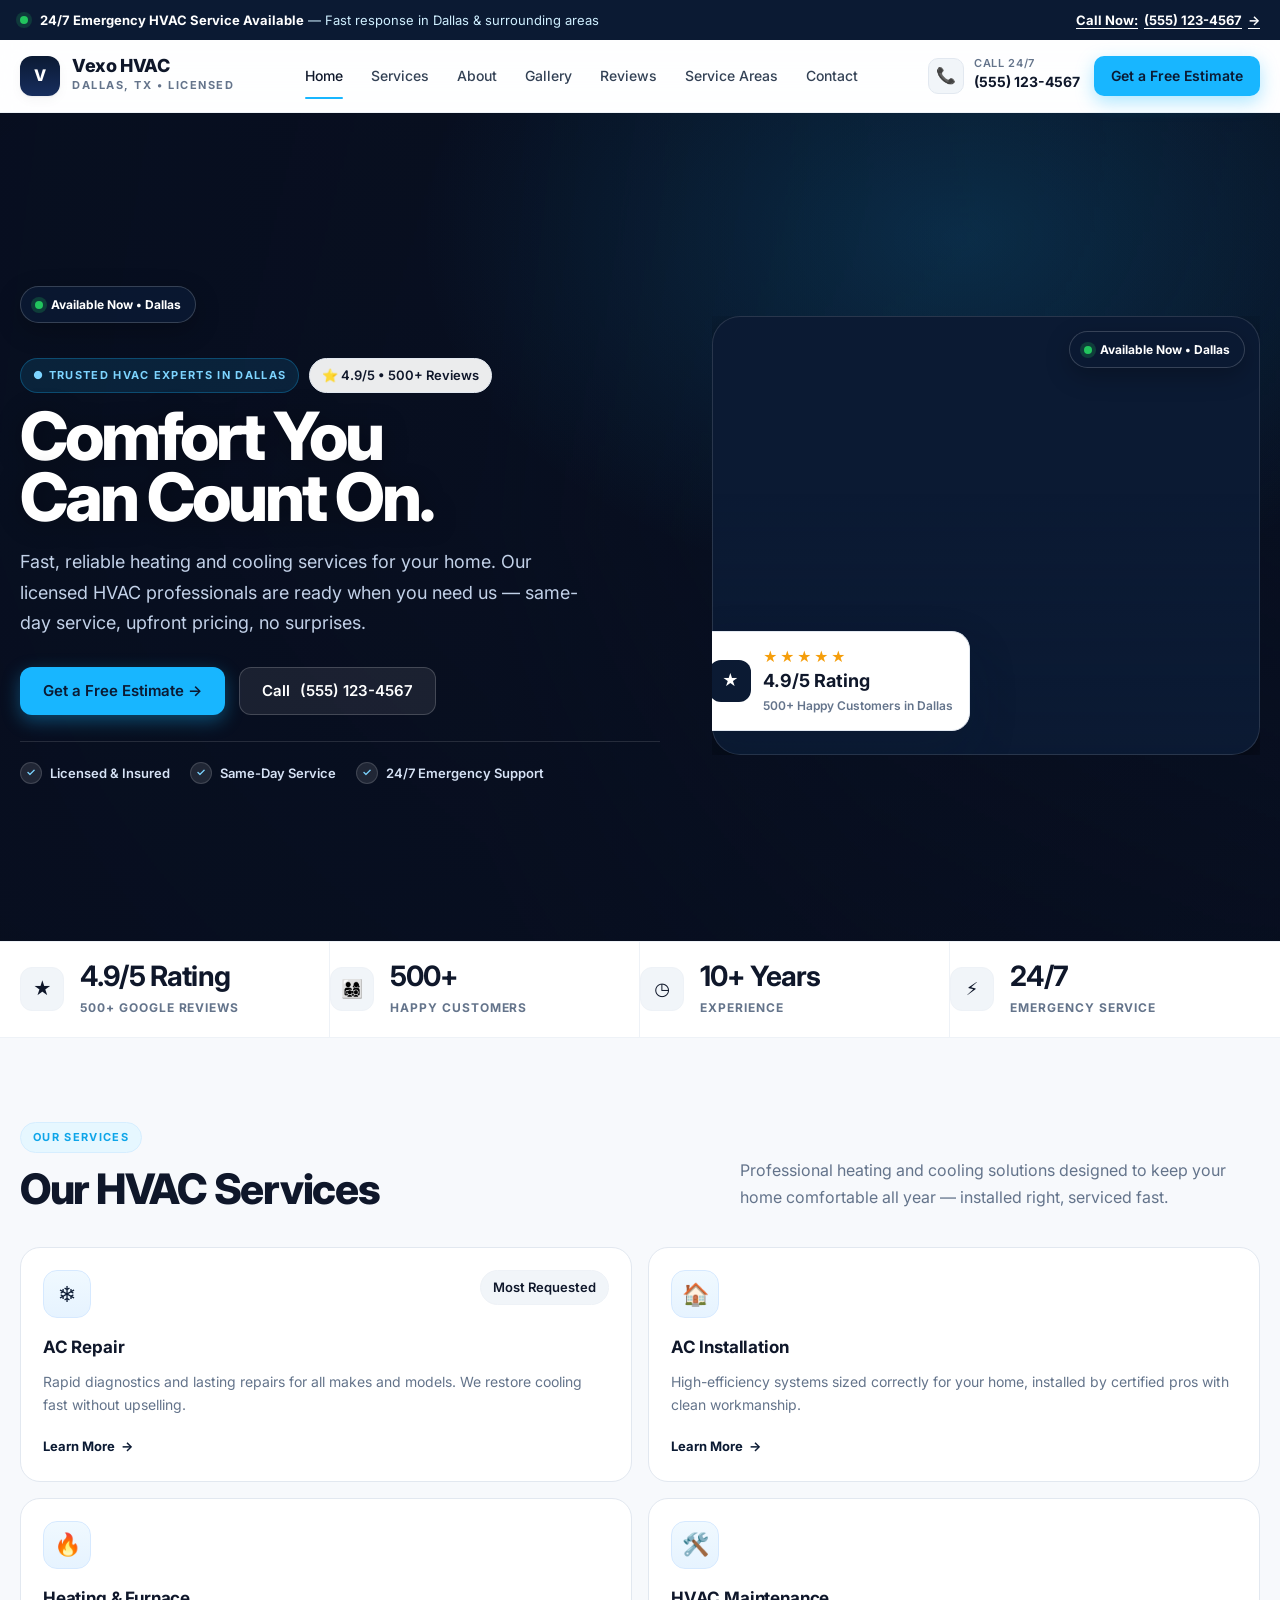
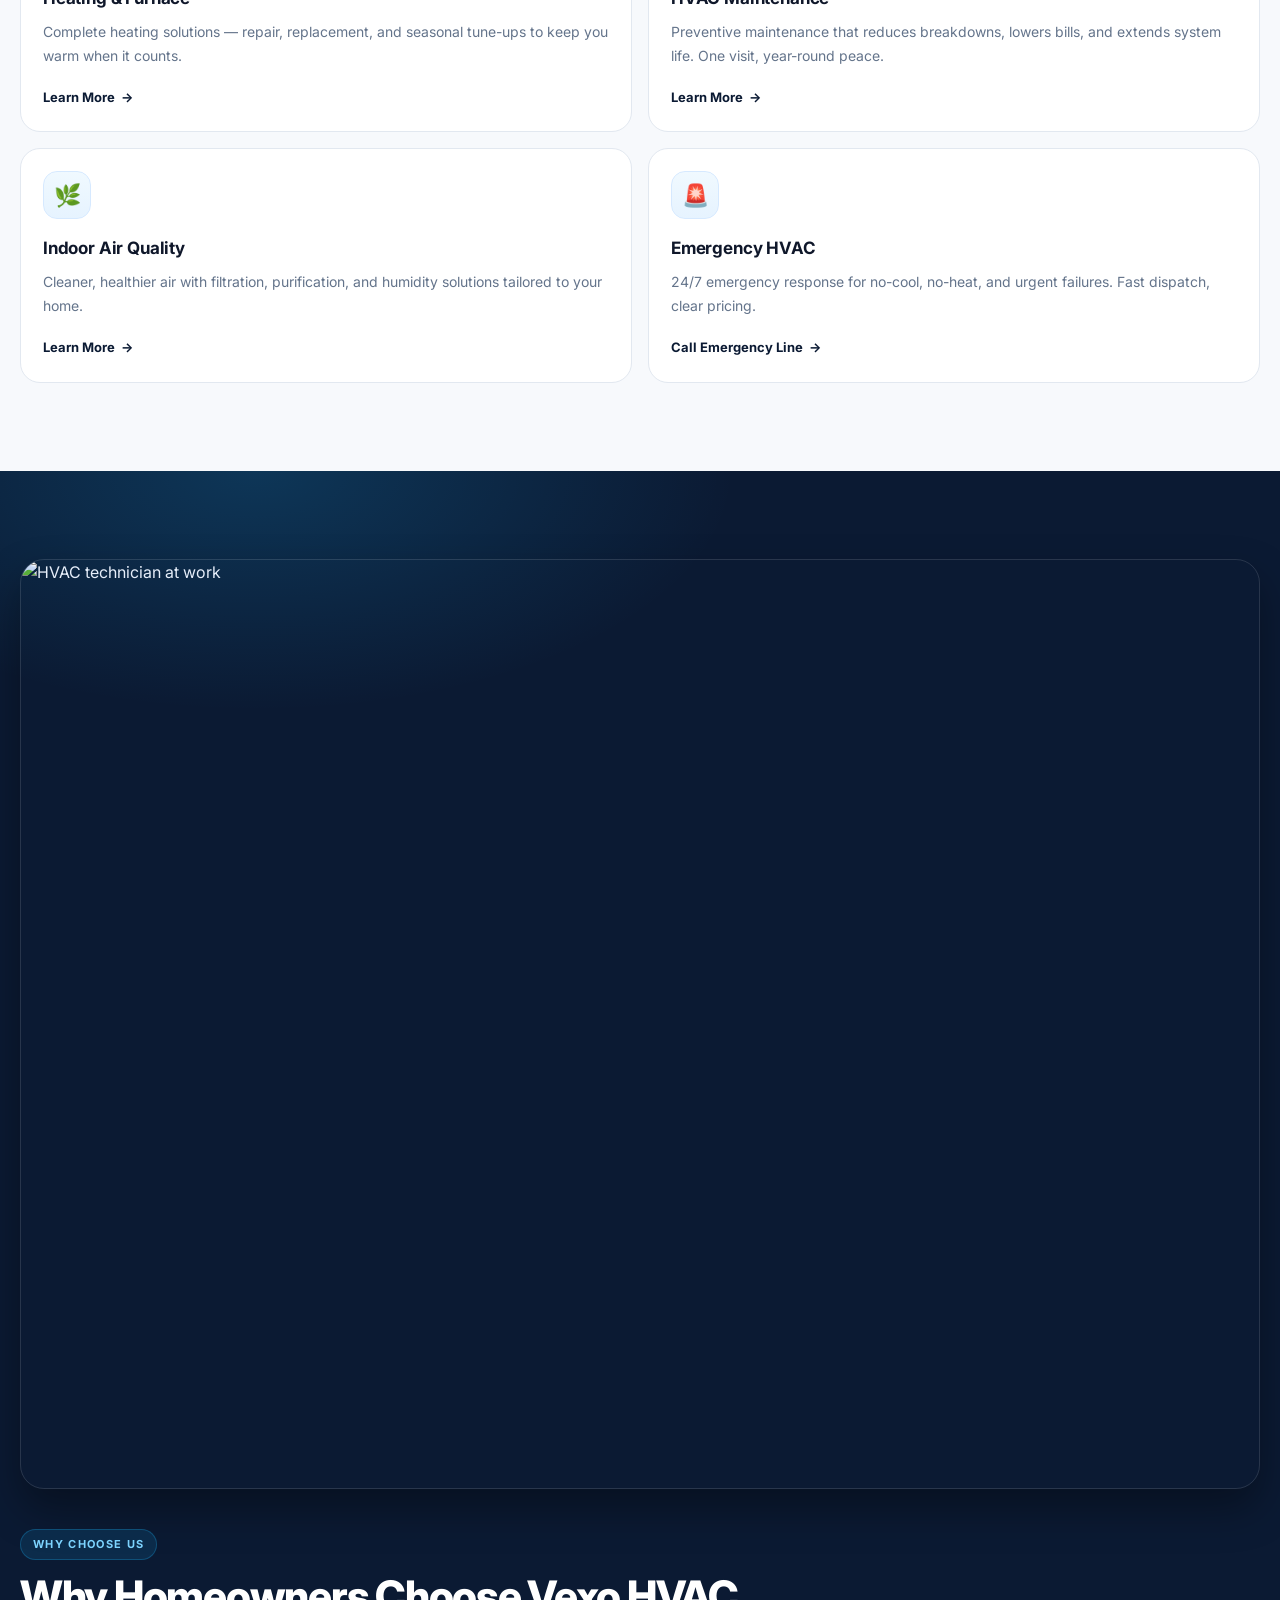
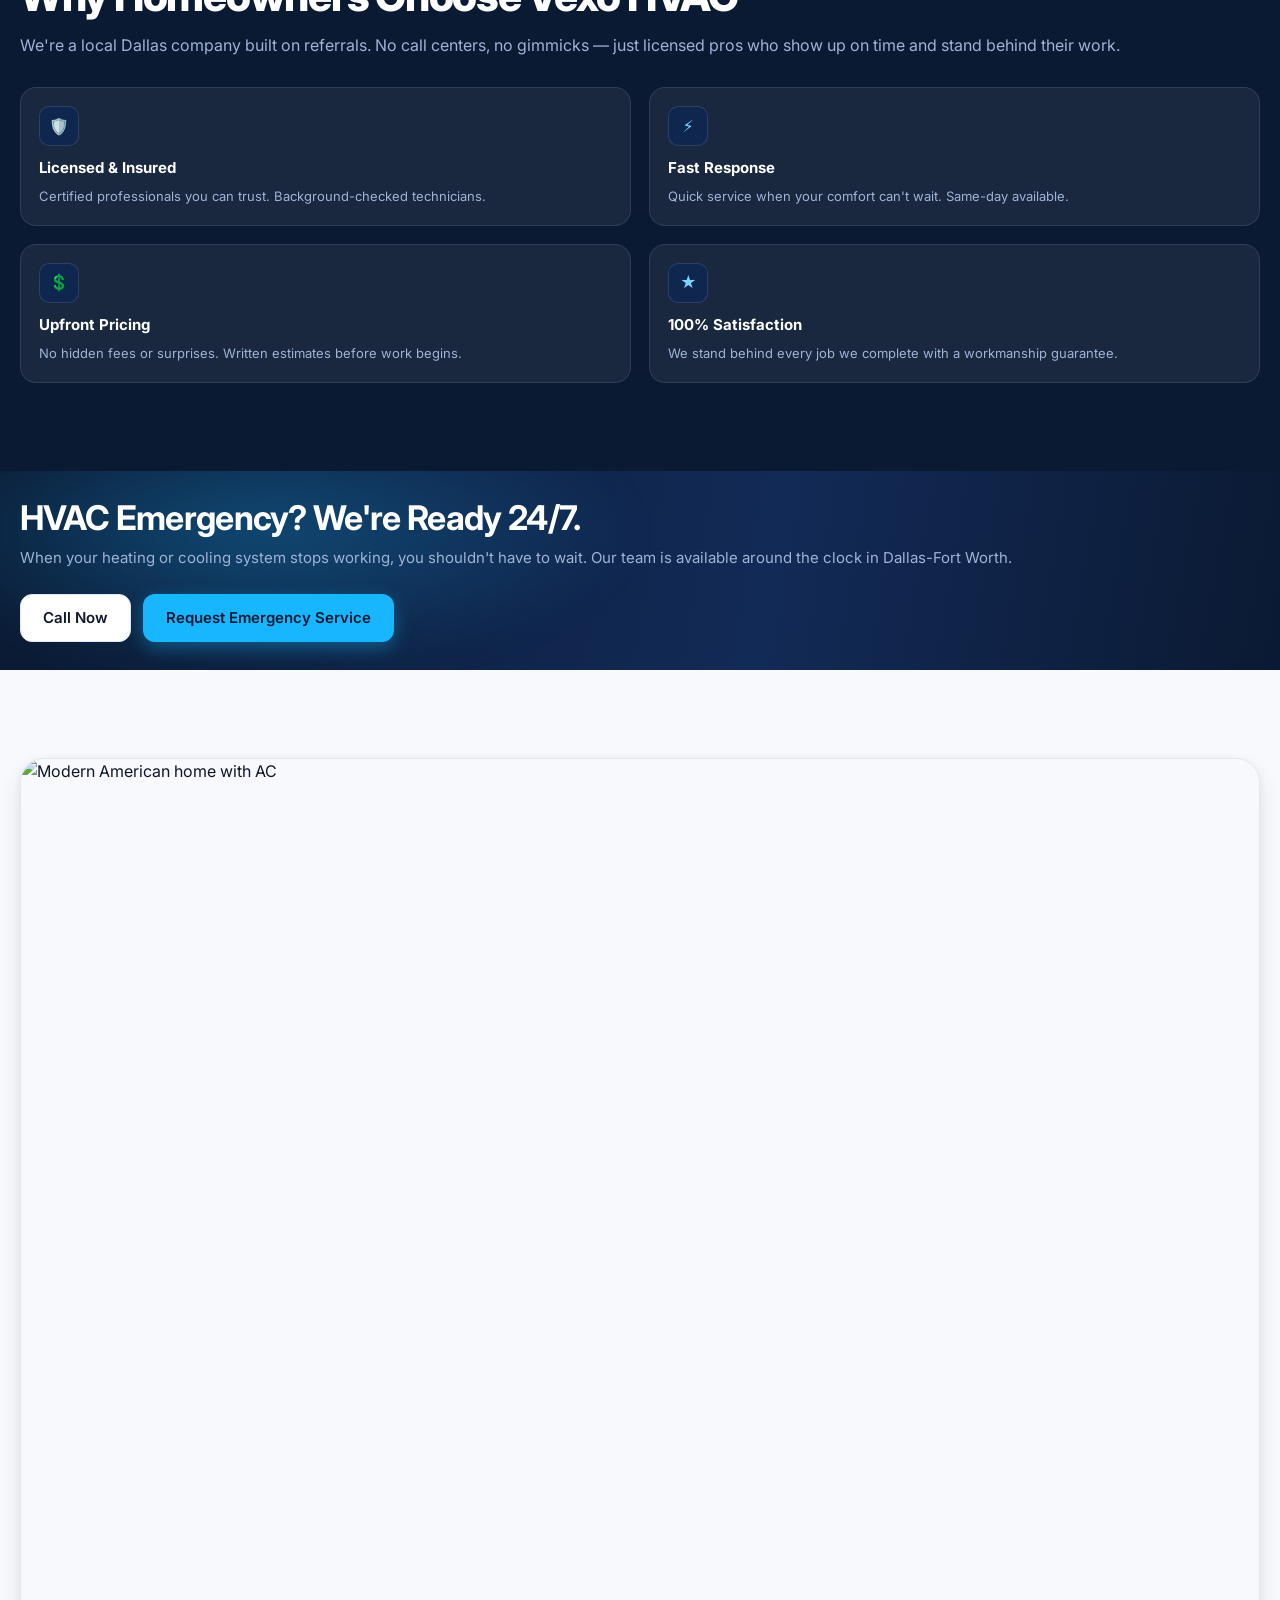
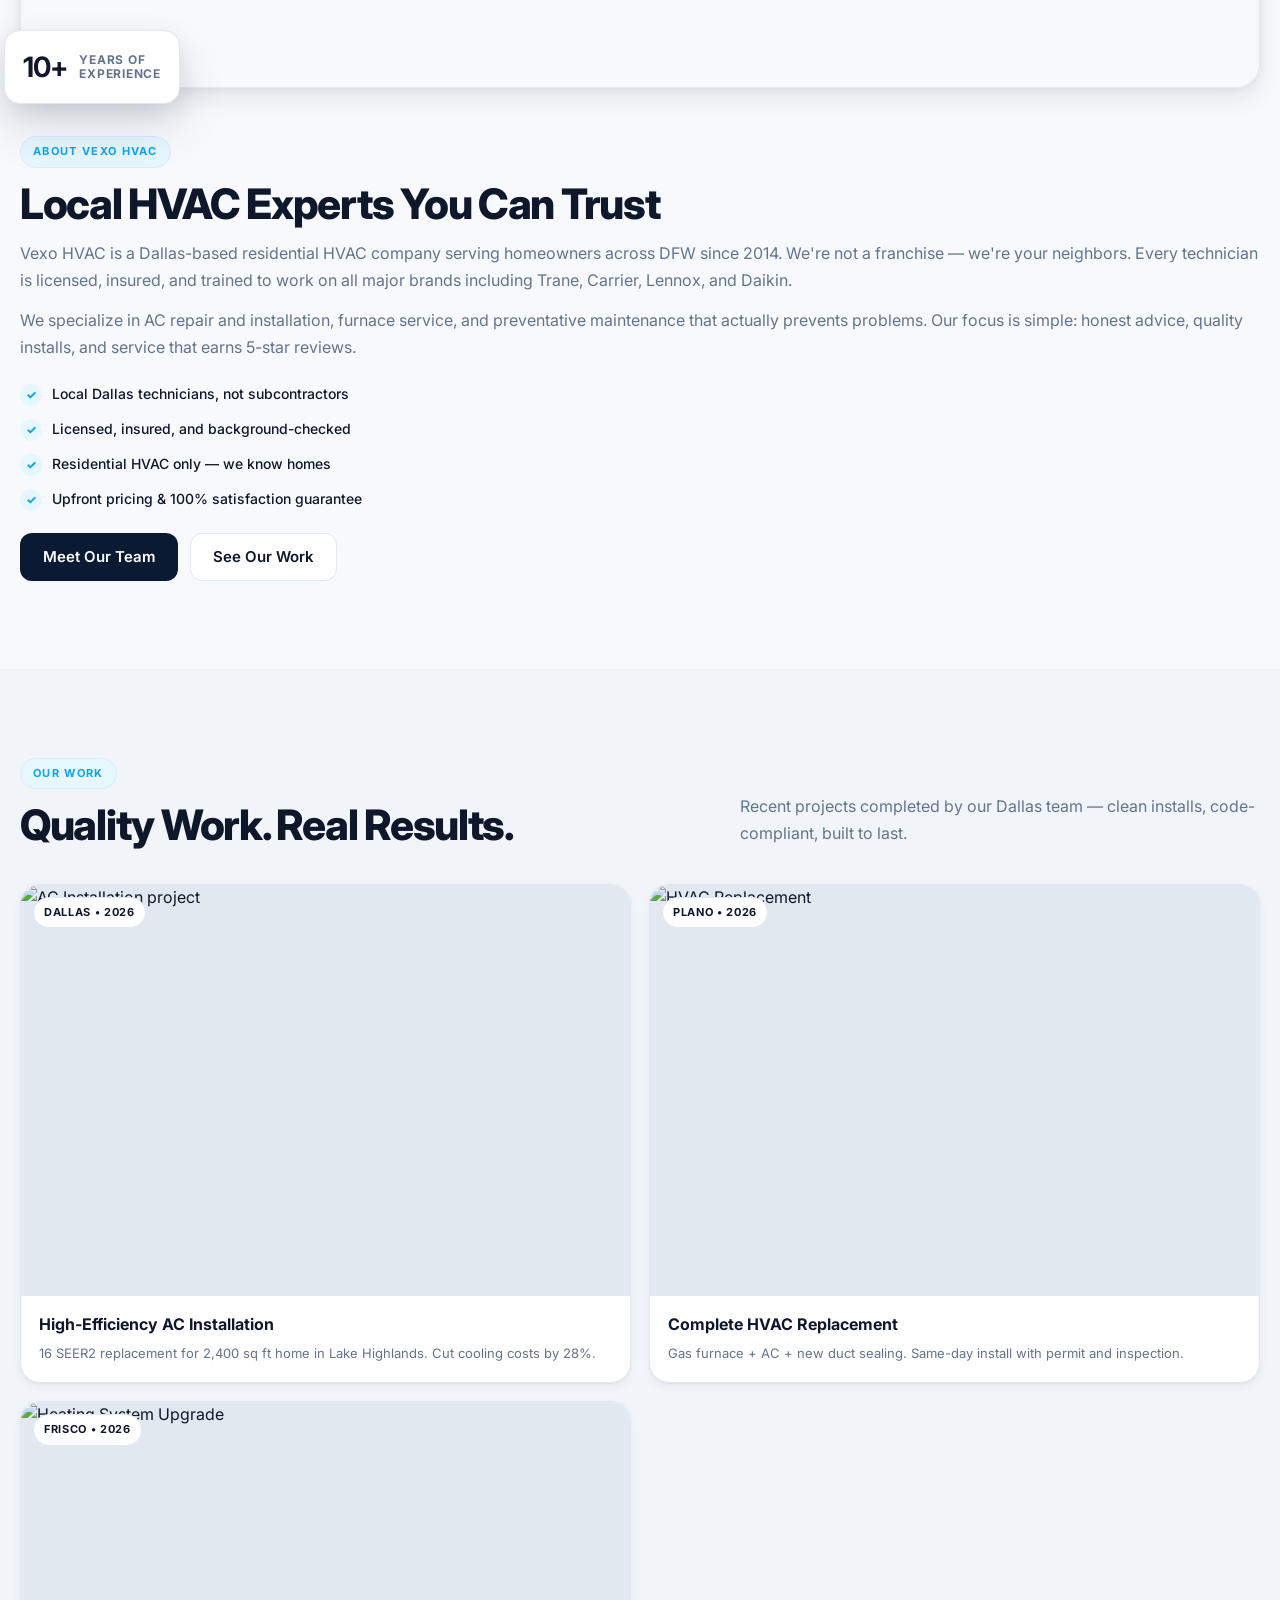
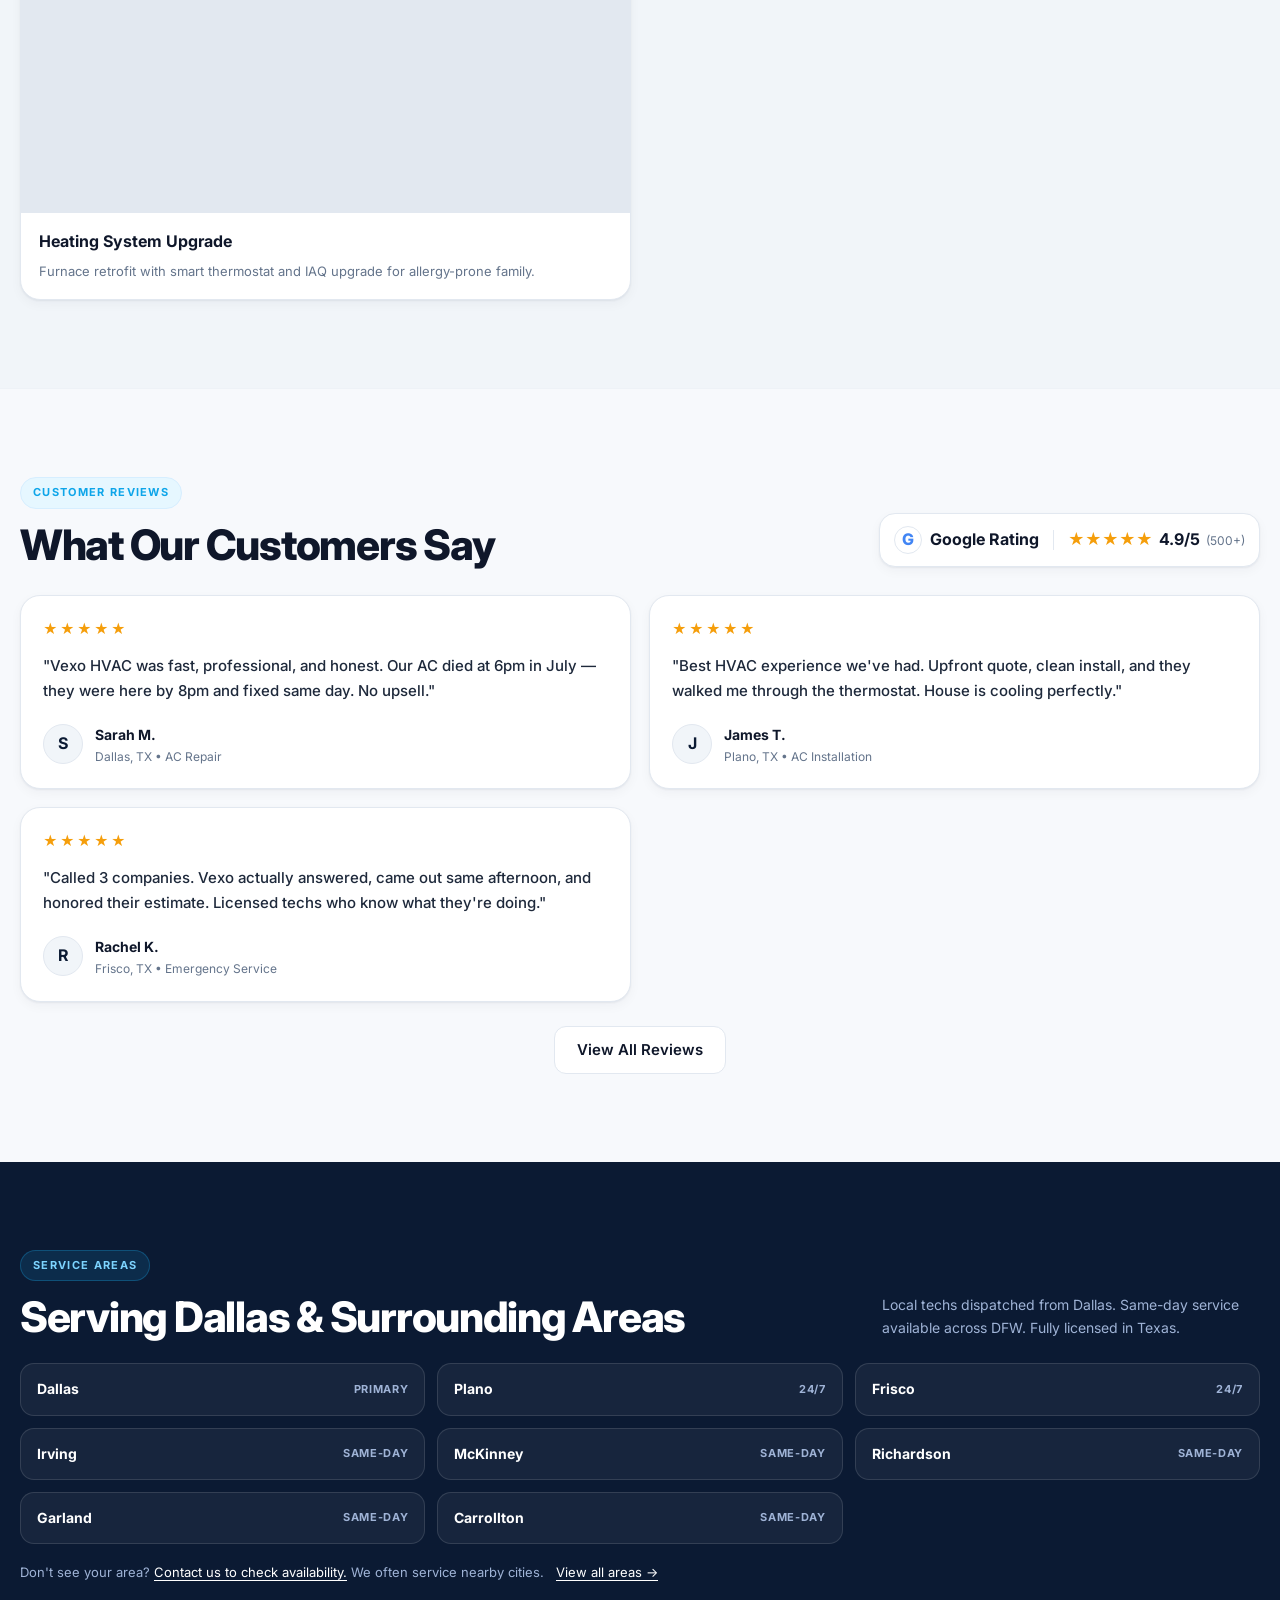
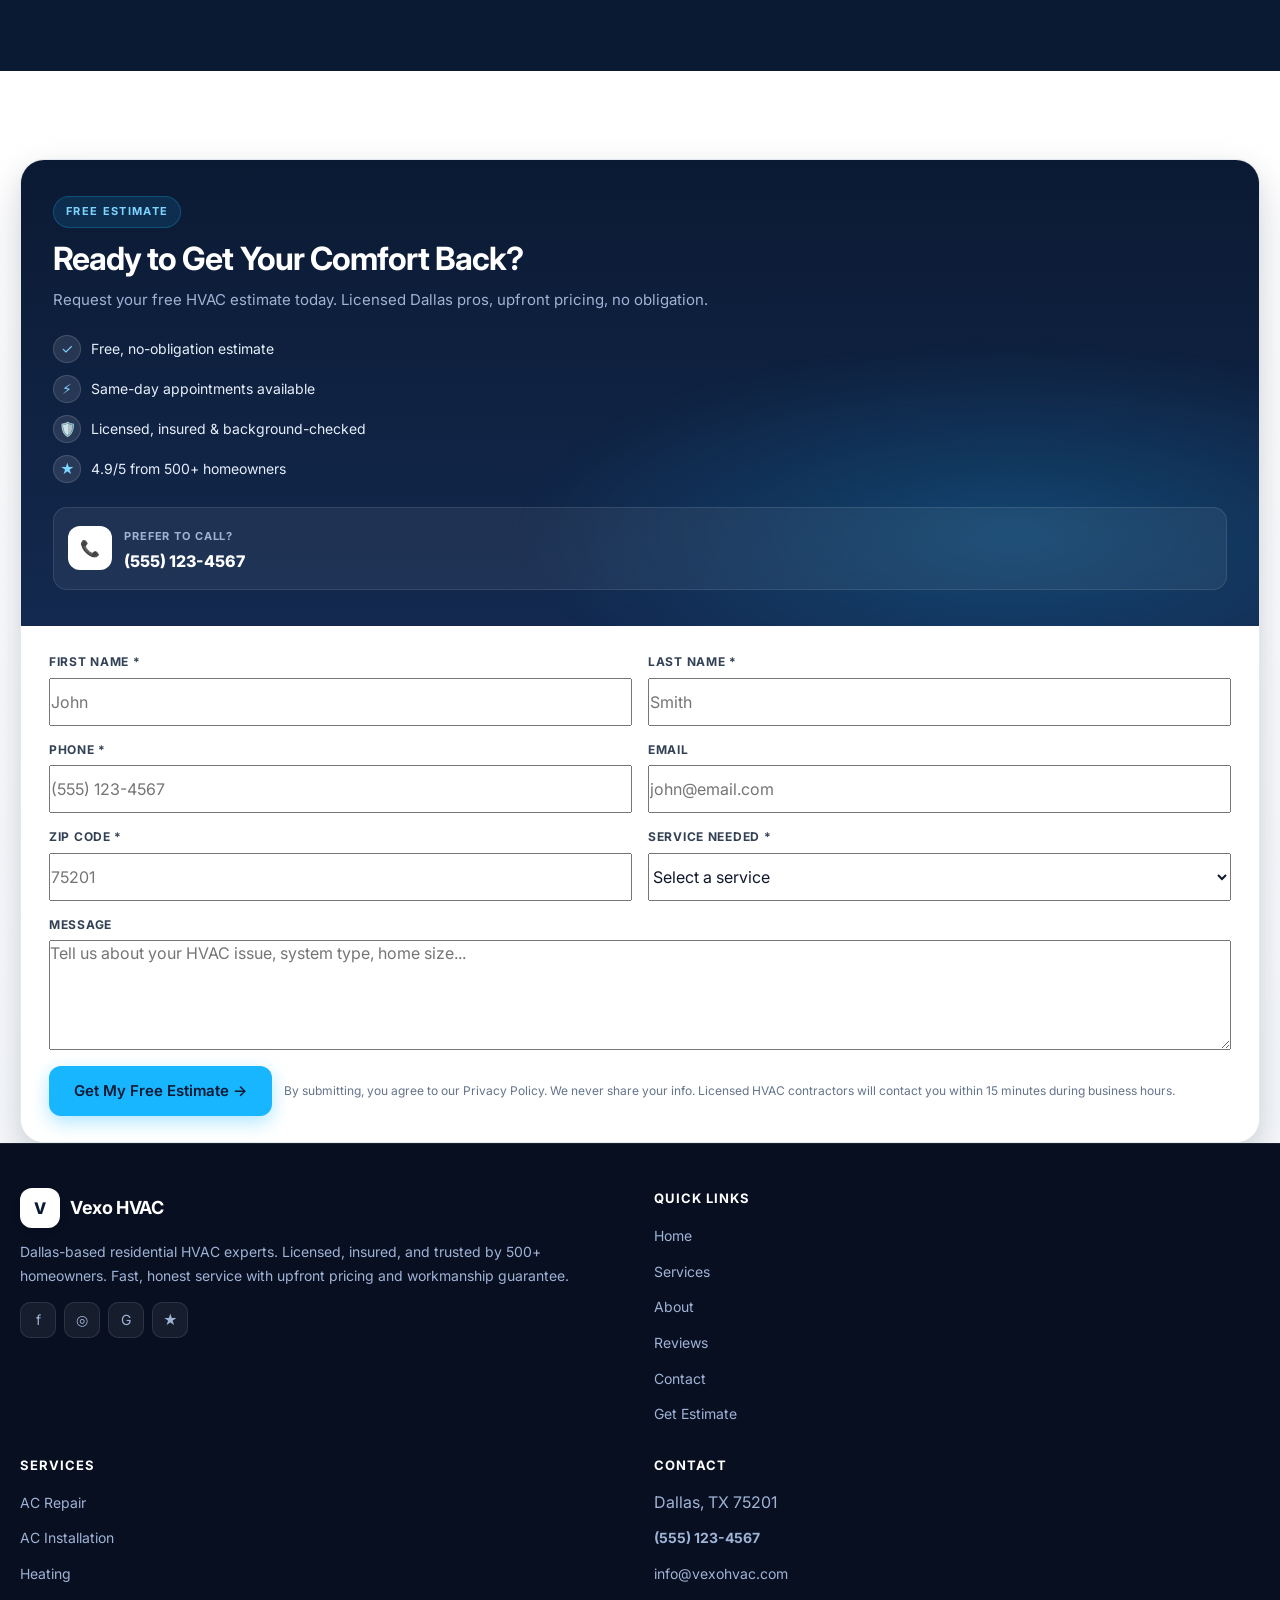
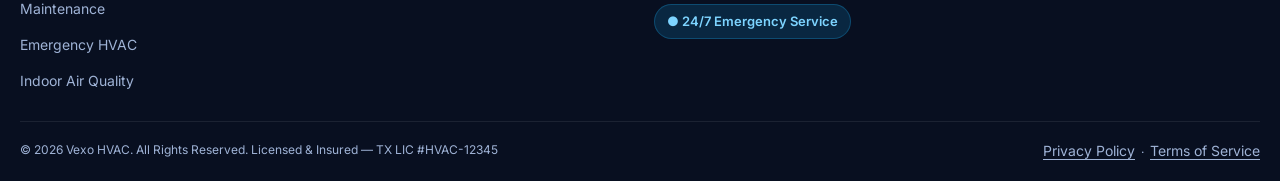
==== commit 9a9ec08b: "Update index.html" ====
--- a/index.html
+++ b/index.html
@@ -1,6 +1,27 @@
 <!DOCTYPE html>
 <html lang="en">
-<head>
+<head><style>
+@font-face {
+  font-family: "Optimistic";
+  font-style: normal;
+  font-weight: 400 600;
+  font-display: swap;
+  src: url("/fonts/OptimisticAI_VF_Optimized.woff2") format("woff2");
+}
+@font-face {
+  font-family: "Optimistic Mono";
+  font-style: normal;
+  font-weight: 400;
+  font-display: swap;
+  src: url("/fonts/OptimisticMono_W_TextRegular.woff2") format("woff2");
+}
+:where(html) {
+  font-family: "Optimistic", system-ui, sans-serif;
+}
+:where(code, pre, kbd, samp) {
+  font-family: "Optimistic Mono", ui-monospace, monospace;
+}
+</style>
 <meta charset="UTF-8">
 <meta name="viewport" content="width=device-width, initial-scale=1.0">
 <title>Vexo HVAC | Trusted HVAC Experts in Dallas, TX - 24/7 Emergency Service</title>
@@ -12,30 +33,352 @@
 <link rel="stylesheet" href="./css/components.css">
 <link rel="stylesheet" href="./css/responsive.css">
 <style>
-/* HERO VIDEO - Premium integration, minimal override */
-.hero-visual{isolation:isolate}
-.hero-img-wrap{position:relative;overflow:hidden;isolation:isolate;background:#0B1A33}
+/* =========================
+   VEXO PREMIUM HERO - VIDEO FIRST CINEMATIC
+   ========================= */
+.hero{
+  position:relative;
+  overflow:hidden;
+  background:#080F20;
+  padding:0;
+  isolation:isolate;
+  min-height:92vh;
+  display:flex;
+  align-items:center;
+}
+.hero-video-wrap{
+  position:absolute;
+  inset:0;
+  z-index:0;
+  overflow:hidden;
+}
 .hero-video{
-  position:absolute;inset:0;
-  width:100%;height:100%;
+  position:absolute;
+  inset:0;
+  width:100%;
+  height:100%;
   object-fit:cover;
+  object-position:center 35%;
+  transform:translateZ(0) scale(1.02);
+  will-change:transform;
+}
+.hero-video-overlay{
+  position:absolute;
+  inset:0;
+  z-index:1;
+  background:
+    radial-gradient(900px 600px at 75% 15%, rgba(24,182,255,0.18), transparent 60%),
+    linear-gradient(90deg, rgba(8,15,32,0.92) 0%, rgba(8,15,32,0.78) 38%, rgba(8,15,32,0.42) 68%, rgba(8,15,32,0.18) 100%),
+    linear-gradient(180deg, rgba(8,15,32,0.28) 0%, rgba(8,15,32,0.15) 50%, rgba(8,15,32,0.55) 100%);
+  pointer-events:none;
+}
+.hero-video-vignette{
+  position:absolute;
+  inset:0;
+  z-index:1;
+  background:radial-gradient(120% 120% at 50% 50%, transparent 55%, rgba(0,0,0,0.35) 100%);
+  pointer-events:none;
+}
+.hero-content-layer{
+  position:relative;
+  z-index:2;
+  width:100%;
+  padding:72px 0 56px;
+}
+.hero-grid-premium{
+  display:grid;
+  grid-template-columns:1.08fr 0.92fr;
+  gap:48px;
+  align-items:center;
+}
+.hero-content{
+  max-width:640px;
+}
+.hero-reveal{
+  opacity:0;
+  transform:translateY(18px);
+  transition:opacity 0.7s ease, transform 0.7s ease;
+  will-change:opacity, transform;
+}
+.hero-reveal.is-visible{
+  opacity:1;
+  transform:translateY(0);
+}
+.hero-reveal[data-delay="1"]{transition-delay:0.1s}
+.hero-reveal[data-delay="2"]{transition-delay:0.25s}
+.hero-reveal[data-delay="3"]{transition-delay:0.4s}
+.hero-reveal[data-delay="4"]{transition-delay:0.55s}
+.hero-reveal[data-delay="5"]{transition-delay:0.7s}
+.hero-reveal[data-delay="6"]{transition-delay:0.85s}
+
+.hero .eyebrow{
+  background:rgba(24,182,255,0.12);
+  border-color:rgba(24,182,255,0.28);
+  color:#7DD4FF;
+  backdrop-filter:blur(8px);
+}
+.hero h1{
+  font-size:clamp(38px,5.2vw,68px);
+  line-height:0.92;
+  letter-spacing:-0.045em;
+  font-weight:800;
+  color:#fff;
+  text-shadow:0 2px 24px rgba(0,0,0,0.35);
+}
+.hero-desc{
+  font-size:clamp(16px,1.55vw,18px);
+  line-height:1.7;
+  color:#C2D1E8;
+  margin:18px 0 28px;
+  max-width:52ch;
+}
+.hero-ctas{
+  display:flex;
+  gap:14px;
+  flex-wrap:wrap;
+  margin-bottom:26px;
+}
+.hero-ctas .btn-ghost{
+  background:rgba(255,255,255,0.08);
+  border-color:rgba(255,255,255,0.18);
+  color:#fff;
+  backdrop-filter:blur(10px);
+}
+.hero-ctas .btn-ghost:hover{
+  background:rgba(255,255,255,0.14);
+  border-color:rgba(255,255,255,0.28);
+}
+.trust-mini{
+  display:flex;
+  gap:20px;
+  flex-wrap:wrap;
+  border-top:1px solid rgba(255,255,255,0.12);
+  padding-top:20px;
+  margin-top:8px;
+}
+.trust-mini li{
+  display:flex;
+  align-items:center;
+  gap:8px;
+  font-size:13px;
+  font-weight:600;
+  color:#D6E2F5;
+}
+.trust-mini li i{
+  width:22px;height:22px;border-radius:50%;
+  background:rgba(255,255,255,0.1);
+  border:1px solid rgba(255,255,255,0.14);
+  color:#7DD4FF;
+  display:grid;place-items:center;
+  font-size:11px;font-style:normal;
+}
+.hero-visual{
+  position:relative;
+  isolation:isolate;
+  display:flex;
+  justify-content:center;
+  align-items:center;
+}
+.hero-img-wrap-premium{
+  position:relative;
+  width:100%;
+  aspect-ratio:4/3.2;
+  border-radius:28px;
+  overflow:hidden;
+  background:#0B1A33;
+  border:1px solid rgba(255,255,255,0.12);
+  box-shadow:0 24px 64px rgba(0,0,0,0.35), 0 8px 24px rgba(0,0,0,0.25);
+}
+.hero-img-wrap-premium .hero-video{
+  position:absolute;
+  inset:0;
   object-position:center;
-  will-change:transform;
-  transform:translateZ(0);
-}
-.hero-img-wrap::after{
-  content:"";
-  position:absolute;inset:0;
-  background:linear-gradient(180deg, rgba(11,26,51,0.10) 15%, rgba(11,26,51,0.28) 100%), radial-gradient(600px 400px at 80% 20%, rgba(11,26,51,0.18), transparent 70%);
-  z-index:1;
-  pointer-events:none;
-}
-.hero-img-wrap .float-badge,
-.hero-img-wrap ~ .float-badge,
-.float-badge{ z-index:3 }
-.float-card{ z-index:3 }
+}
+.float-badge{
+  position:absolute;
+  right:16px;
+  top:16px;
+  z-index:3;
+  background:rgba(11,26,51,0.88);
+  backdrop-filter:blur(12px);
+  color:#fff;
+  border-radius:999px;
+  padding:8px 14px;
+  font-size:12px;
+  font-weight:700;
+  display:flex;
+  align-items:center;
+  gap:8px;
+  border:1px solid rgba(255,255,255,0.18);
+  box-shadow:0 8px 24px rgba(0,0,0,0.25);
+}
+.live{width:8px;height:8px;border-radius:50%;background:#22C55E;box-shadow:0 0 0 4px rgba(34,197,94,0.22)}
+.float-card{
+  position:absolute;
+  left:-20px;
+  bottom:24px;
+  background:#fff;
+  border:1px solid var(--line);
+  border-radius:18px;
+  padding:14px 16px;
+  box-shadow:0 20px 48px rgba(11,26,51,0.18);
+  display:flex;
+  gap:12px;
+  align-items:center;
+  z-index:3;
+  min-width:240px;
+}
+.float-card-icon{width:42px;height:42px;border-radius:12px;background:var(--primary);color:#fff;display:grid;place-items:center;font-weight:800}
+.float-card .stars{color:#F59E0B;letter-spacing:2px;font-size:14px}
+.float-card b{font-size:18px;line-height:1}
+.float-card small{display:block;color:var(--muted);font-size:12px;font-weight:600;margin-top:2px}
+
+/* Free Estimate Form Fix */
+.estimate-form .form-grid{
+  display:grid;
+  grid-template-columns:1fr 1fr;
+  gap:16px;
+}
+.estimate-form .field{
+  display:flex;
+  flex-direction:column;
+  gap:8px;
+  width:100%;
+}
+.estimate-form .field.full{
+  grid-column:1 / -1;
+}
+.estimate-form .field label{
+  font-size:12px;
+  font-weight:700;
+  letter-spacing:0.06em;
+  text-transform:uppercase;
+  color:#334155;
+  line-height:1.3;
+}
+.estimate-form .input,
+.estimate-form .textarea{
+  width:100%;
+  box-sizing:border-box;
+  max-width:100%;
+}
+.estimate-form .input{
+  height:48px;
+}
+.estimate-form .textarea{
+  min-height:110px;
+}
+
+@media (max-width:1024px){
+  .hero{
+    min-height:auto;
+  }
+  .hero-grid-premium{
+    grid-template-columns:1fr;
+    gap:28px;
+  }
+  .hero-content-layer{
+    padding:48px 0 36px;
+  }
+  .hero-visual{
+    order:-1;
+  }
+  .hero-img-wrap-premium{
+    aspect-ratio:16/10;
+    max-height:420px;
+  }
+  .float-card{
+    left:12px;
+    bottom:12px;
+  }
+}
+@media (max-width:768px){
+  .hero{
+    min-height:auto;
+  }
+  .hero-video-overlay{
+    background:
+      radial-gradient(700px 500px at 50% 0%, rgba(24,182,255,0.14), transparent 60%),
+      linear-gradient(180deg, rgba(8,15,32,0.55) 0%, rgba(8,15,32,0.82) 55%, rgba(8,15,32,0.94) 100%);
+  }
+  .hero-content-layer{
+    padding:0 0 28px;
+  }
+  .hero-grid-premium{
+    gap:0;
+  }
+  .hero-visual{
+    order:0;
+  }
+  .hero-img-wrap-premium{
+    aspect-ratio:4/3;
+    border-radius:22px;
+    min-height:360px;
+    max-height:520px;
+    width:100%;
+  }
+  .hero-content{
+    max-width:100%;
+    padding:22px 0 0;
+  }
+  .hero h1{
+    font-size:clamp(32px,9vw,42px);
+    line-height:0.95;
+  }
+  .hero-desc{
+    font-size:16px;
+    margin:14px 0 20px;
+  }
+  .hero-ctas{
+    flex-direction:column;
+    gap:10px;
+    margin-bottom:18px;
+  }
+  .hero-ctas .btn{
+    width:100%;
+    height:50px;
+  }
+  .trust-mini{
+    gap:12px;
+  }
+  /* Form mobile fix */
+  .estimate-form .form-grid{
+    grid-template-columns:1fr;
+    gap:14px;
+  }
+  .estimate-form .field{
+    width:100%;
+  }
+  .estimate-form .field.full{
+    grid-column:1;
+  }
+}
+@media (max-width:480px){
+  .hero-img-wrap-premium{
+    border-radius:18px;
+    min-height:320px;
+  }
+  .float-card{
+    left:10px;
+    right:10px;
+    bottom:10px;
+    min-width:0;
+    width:auto;
+  }
+  .float-badge{
+    right:10px;
+    top:10px;
+  }
+}
 @media (prefers-reduced-motion: reduce){
-  .hero-video{transform:none !important}
+  .hero-reveal{
+    opacity:1 !important;
+    transform:none !important;
+    transition:none !important;
+  }
+  .hero-video{
+    transform:none !important;
+  }
 }
 </style>
 </head>
@@ -102,39 +445,66 @@
 
 <main>
 
-<!-- HERO - VIDEO INTEGRATED -->
-<section class="hero" id="home">
-  <div class="container hero-grid">
-    <div>
-      <div class="badge-row">
-        <span class="eyebrow">● Trusted HVAC Experts in Dallas</span>
-        <span class="pill pill-light">⭐ 4.9/5 • 500+ Reviews</span>
-      </div>
-      <h1>Comfort You<br>Can Count On.</h1>
-      <p class="hero-desc">Fast, reliable heating and cooling services for your home. Our licensed HVAC professionals are ready when you need us — same-day service, upfront pricing, no surprises.</p>
-      <div class="hero-ctas">
-        <a class="btn btn-primary" href="./page/quote.html">Get a Free Estimate →</a>
-        <a class="btn btn-ghost" href="tel:5551234567" data-phone-raw>Call <span data-phone-display>(555) 123-4567</span></a>
-      </div>
-      <ul class="trust-mini" role="list">
-        <li><i aria-hidden="true">✓</i> Licensed & Insured</li>
-        <li><i aria-hidden="true">✓</i> Same-Day Service</li>
-        <li><i aria-hidden="true">✓</i> 24/7 Emergency Support</li>
-      </ul>
-    </div>
-    <div class="hero-visual">
-      <div class="float-badge"><span class="live" aria-hidden="true"></span> Available Now • Dallas</div>
-      <div class="hero-img-wrap">
-        <video class="hero-video" autoplay muted loop playsinline preload="auto" poster="https://images.unsplash.com/photo-1621905251189-08b45d6a269e?q=80&w=1169&auto=format&fit=crop" aria-hidden="true">
-          <source src="assets/videos/video.mp4" type="video/mp4">
-        </video>
-      </div>
-      <div class="float-card">
-        <div class="float-card-icon" aria-hidden="true">★</div>
-        <div>
-          <div class="stars" aria-label="5 out of 5 stars">★★★★★</div>
-          <b>4.9/5 Rating</b>
-          <small>500+ Happy Customers in Dallas</small>
+<!-- HERO - PREMIUM VIDEO FIRST CINEMATIC -->
+<section class="hero" id="home" aria-label="Hero">
+  <div class="hero-video-wrap" aria-hidden="true">
+    <video class="hero-video" autoplay muted loop playsinline preload="auto" poster="https://images.unsplash.com/photo-1621905251189-08b45d6a269e?q=80&w=1169&auto=format&fit=crop">
+      <source src="assets/videos/video.mp4" type="video/mp4">
+    </video>
+    <div class="hero-video-overlay"></div>
+    <div class="hero-video-vignette"></div>
+  </div>
+
+  <div class="hero-content-layer">
+    <div class="container hero-grid-premium">
+      <div class="hero-content">
+        <div class="hero-reveal" data-delay="1">
+          <div class="badge-row">
+            <span class="float-badge" style="position:relative; right:auto; top:auto; display:inline-flex; margin-bottom:16px;"><span class="live" aria-hidden="true"></span> Available Now • Dallas</span>
+          </div>
+        </div>
+        <div class="hero-reveal" data-delay="2">
+          <div class="badge-row" style="margin-bottom:14px">
+            <span class="eyebrow">● Trusted HVAC Experts in Dallas</span>
+            <span class="pill pill-light" style="background:rgba(255,255,255,0.92)">⭐ 4.9/5 • 500+ Reviews</span>
+          </div>
+        </div>
+        <div class="hero-reveal" data-delay="3">
+          <h1>Comfort You<br>Can Count On.</h1>
+        </div>
+        <div class="hero-reveal" data-delay="4">
+          <p class="hero-desc">Fast, reliable heating and cooling services for your home. Our licensed HVAC professionals are ready when you need us — same-day service, upfront pricing, no surprises.</p>
+        </div>
+        <div class="hero-reveal" data-delay="5">
+          <div class="hero-ctas">
+            <a class="btn btn-primary" href="./page/quote.html">Get a Free Estimate →</a>
+            <a class="btn btn-ghost" href="tel:5551234567" data-phone-raw>Call <span data-phone-display>(555) 123-4567</span></a>
+          </div>
+        </div>
+        <div class="hero-reveal" data-delay="6">
+          <ul class="trust-mini" role="list">
+            <li><i aria-hidden="true">✓</i> Licensed & Insured</li>
+            <li><i aria-hidden="true">✓</i> Same-Day Service</li>
+            <li><i aria-hidden="true">✓</i> 24/7 Emergency Support</li>
+          </ul>
+        </div>
+      </div>
+
+      <div class="hero-visual hero-reveal" data-delay="2">
+        <div class="hero-img-wrap-premium">
+          <video class="hero-video" autoplay muted loop playsinline preload="auto" poster="https://images.unsplash.com/photo-1621905251189-08b45d6a269e?q=80&w=1169&auto=format&fit=crop" aria-hidden="true">
+            <source src="assets/videos/video.mp4" type="video/mp4">
+          </video>
+          <div class="hero-video-overlay" style="background:linear-gradient(180deg, rgba(11,26,51,0) 40%, rgba(11,26,51,0.28) 100%)"></div>
+          <div class="float-badge" style="top:14px; right:14px"><span class="live" aria-hidden="true"></span> Available Now • Dallas</div>
+        </div>
+        <div class="float-card">
+          <div class="float-card-icon" aria-hidden="true">★</div>
+          <div>
+            <div class="stars" aria-label="5 out of 5 stars">★★★★★</div>
+            <b>4.9/5 Rating</b>
+            <small>500+ Happy Customers in Dallas</small>
+          </div>
         </div>
       </div>
     </div>
@@ -235,7 +605,7 @@
 </section>
 
 <!-- EMERGENCY HVAC CTA -->
-<section class="emergency">
+<section class="emergency" id="emergency">
   <div class="container emergency-grid">
     <div>
       <h2>HVAC Emergency? We're Ready 24/7.</h2>
@@ -362,7 +732,7 @@
   </div>
 </section>
 
-<!-- FREE ESTIMATE CTA / FORM -->
+<!-- FREE ESTIMATE CTA / FORM - FIXED MOBILE STRUCTURE -->
 <section class="section estimate" id="estimate">
   <div class="container">
     <div class="estimate-wrap">
@@ -383,12 +753,28 @@
       </div>
       <form class="estimate-form" id="estimateForm" novalidate aria-label="Request free HVAC estimate">
         <div class="form-grid">
-          <div class="field"><label for="firstName">First Name *</label><input class="input" id="firstName" name="firstName" placeholder="John" required autocomplete="given-name"></div>
-          <div class="field"><label for="lastName">Last Name *</label><input class="input" id="lastName" name="lastName" placeholder="Smith" required autocomplete="family-name"></div>
-          <div class="field"><label for="phone">Phone *</label><input class="input" id="phone" name="phone" type="tel" placeholder="(555) 123-4567" required autocomplete="tel"></div>
-          <div class="field"><label for="email">Email</label><input class="input" id="email" name="email" type="email" placeholder="john@email.com" autocomplete="email"></div>
-          <div class="field"><label for="zip">ZIP Code *</label><input class="input" id="zip" name="zip" placeholder="75201" required autocomplete="postal-code" inputmode="numeric"></div>
-          <div class="field"><label for="service">Service Needed *</label>
+          <div class="field">
+            <label for="firstName">First Name *</label>
+            <input class="input" id="firstName" name="firstName" placeholder="John" required autocomplete="given-name" type="text">
+          </div>
+          <div class="field">
+            <label for="lastName">Last Name *</label>
+            <input class="input" id="lastName" name="lastName" placeholder="Smith" required autocomplete="family-name" type="text">
+          </div>
+          <div class="field">
+            <label for="phone">Phone *</label>
+            <input class="input" id="phone" name="phone" type="tel" placeholder="(555) 123-4567" required autocomplete="tel" inputmode="tel">
+          </div>
+          <div class="field">
+            <label for="email">Email</label>
+            <input class="input" id="email" name="email" type="email" placeholder="john@email.com" autocomplete="email">
+          </div>
+          <div class="field">
+            <label for="zip">ZIP Code *</label>
+            <input class="input" id="zip" name="zip" placeholder="75201" required autocomplete="postal-code" inputmode="numeric" type="text">
+          </div>
+          <div class="field">
+            <label for="service">Service Needed *</label>
             <select class="input" id="service" name="service" required>
               <option value="" disabled selected>Select a service</option>
               <option value="ac-repair">AC Repair</option>
@@ -400,7 +786,10 @@
               <option value="other">Other</option>
             </select>
           </div>
-          <div class="field full"><label for="message">Message</label><textarea class="input textarea" id="message" name="message" placeholder="Tell us about your HVAC issue, system type, home size..." rows="4"></textarea></div>
+          <div class="field full">
+            <label for="message">Message</label>
+            <textarea class="input textarea" id="message" name="message" placeholder="Tell us about your HVAC issue, system type, home size..." rows="4"></textarea>
+          </div>
         </div>
         <div class="form-foot">
           <button class="btn btn-primary btn-form" type="submit">Get My Free Estimate →</button>
@@ -469,33 +858,59 @@
 
 <script type="module" src="./js/app.js"></script>
 <script>
-// Premium Hero Video Parallax - lightweight, respects reduced-motion
+// Premium Hero Reveal - opacity + transform, lightweight for Android
 (function(){
+  const videos = document.querySelectorAll('.hero-video');
+  const reveals = document.querySelectorAll('.hero-reveal');
   const hero = document.getElementById('home');
-  const video = document.querySelector('.hero-video');
-  if(!hero || !video) return;
+  if(!hero) return;
+
   const reduceMotion = window.matchMedia('(prefers-reduced-motion: reduce)').matches;
-  if(reduceMotion) return;
-  let ticking = false;
-  const speed = 0.22; // subtle cinematic
+
+  // Autoplay guard for mobile
+  videos.forEach(v=>{
+    v.play().catch(()=>{});
+  });
+
+  if(reduceMotion){
+    reveals.forEach(el=> el.classList.add('is-visible'));
+    return;
+  }
+
+  // IntersectionObserver for premium staggered reveal
+  const observer = new IntersectionObserver((entries)=>{
+    entries.forEach(entry=>{
+      if(entry.isIntersecting){
+        entry.target.classList.add('is-visible');
+      }
+    });
+  }, {threshold:0.15, rootMargin:'0px 0px -8% 0px'});
+
+  reveals.forEach(el=> observer.observe(el));
+
+  // Immediate first video visible
+  setTimeout(()=>{
+    const first = document.querySelector('.hero-reveal[data-delay="1"]');
+    if(first) first.classList.add('is-visible');
+  }, 200);
+
+  // Subtle parallax only on background video
+  let ticking=false;
+  const bgVideo = document.querySelector('.hero-video-wrap .hero-video');
   function onScroll(){
-    if(ticking) return;
-    ticking = true;
+    if(!bgVideo || ticking) return;
+    ticking=true;
     requestAnimationFrame(()=>{
       const rect = hero.getBoundingClientRect();
-      // Only animate while hero is in viewport
-      if(rect.bottom > 0 && rect.top < window.innerHeight){
-        const offset = window.scrollY * speed;
-        video.style.transform = 'translate3d(0,' + (offset * 0.35) + 'px,0) scale(1.08)';
+      if(rect.bottom>0 && rect.top < window.innerHeight){
+        const progress = Math.min(window.scrollY / 800, 1);
+        bgVideo.style.transform = 'translate3d(0,' + (progress*40) + 'px,0) scale(' + (1.02 + progress*0.04) + ')';
       }
-      ticking = false;
+      ticking=false;
     });
   }
   window.addEventListener('scroll', onScroll, {passive:true});
-  onScroll();
-  // Ensure autoplay on mobile
-  video.play().catch(()=>{});
 })();
 </script>
-</body>
+<script>(function(){var loc=location.href.replace(/#.*$/,"");var ATTR_NAMES=["data-product-id","data-productid","data-product_id","product-id","productid","product_id","data-source-entity-id","source-entity-id","source_entity_id","data-product","data-metadata","data-meta"];var DATASET_KEYS=["productId","productid","product_id","sourceEntityId","sourceentityid","source_entity_id","product","metadata","meta"];function readProductId(value){if(typeof value!=="string"||value.length===0)return null;if(/^[0-9]{6,}$/.test(value))return value;var match=value.match(/(?:product(?:_|-)?id|source(?:_|-)?entity(?:_|-)?id)["'=:\s]+([0-9]{6,})/i);return match?match[1]:null}function extractProductId(start){for(var node=start;node&&node!==document.body;node=node.parentElement){for(var i=0;i<ATTR_NAMES.length;i++){var attrValue=node.getAttribute&&node.getAttribute(ATTR_NAMES[i]);var attrProductId=readProductId(attrValue);if(attrProductId)return attrProductId}var dataset=node.dataset||null;if(dataset){for(var j=0;j<DATASET_KEYS.length;j++){var dataValue=dataset[DATASET_KEYS[j]];var dataProductId=readProductId(dataValue);if(dataProductId)return dataProductId}}}return null}function isInlineMediaSlotElement(node){return !!(node&&node.getAttribute&&node.getAttribute("data-clippy-inline-media-slot")!==null)}function findInlineMediaSlot(start){for(var node=start;node&&node!==document.body;node=node.parentElement){if(isInlineMediaSlotElement(node))return node}return null}function readInlineMediaUrl(node){if(!node)return null;return node.getAttribute&&((node.getAttribute("data-clippy-inline-media-url")||node.getAttribute("data-url")||node.getAttribute("data_url")))||node.href||null}function stripHash(url){return String(url).replace(/#.*$/,"")}function urlsMatch(a,b){if(!a||!b)return false;try{return stripHash(new URL(a,loc).href)===stripHash(new URL(b,loc).href)}catch(_){return stripHash(a)===stripHash(b)}}function isFirstPartyReelUrl(value){try{var url=new URL(value,loc);if(url.protocol!=="https:")return false;var host=url.hostname.toLowerCase();var supported=host==="instagram.com"||host.endsWith(".instagram.com")||host==="facebook.com"||host.endsWith(".facebook.com");return supported&&/\/reels?\//i.test(url.pathname)}catch(_){return false}}function isInlineMediaUrlClick(node,href){var slot=findInlineMediaSlot(node);if(!slot)return false;var slotUrl=readInlineMediaUrl(slot);if(slotUrl)return urlsMatch(href,slotUrl);return isFirstPartyReelUrl(href)}function findDataHref(start){for(var node=start;node&&node!==document.body;node=node.parentElement){if(node.getAttribute){var href=node.getAttribute("data-href")||node.getAttribute("data-url");if(href)return{href:href,node:node}}}return null}var nativeOpen=window.open;window.open=function(url){if(parent!==window&&typeof url==="string"&&/^https?:\/\//.test(url)){parent.postMessage({type:"ecto:usercontent-link-click",href:url},"*");return null}return nativeOpen?nativeOpen.apply(window,arguments):null};document.addEventListener("click",function(e){var target=e.target instanceof Element?e.target:null;if(!target)return;if(parent===window)return;var a=target.closest?target.closest("a[href]"):null;if(a&&a.href&&/^https?:\/\//.test(a.href)&&a.href.replace(/#.*$/,"")!==loc){if(isInlineMediaUrlClick(a,a.href))return;var productId=extractProductId(target)||extractProductId(a);if(productId){e.preventDefault();parent.postMessage({type:"ecto-artifact-link-click",productId:productId},"*");return}e.preventDefault();parent.postMessage({type:"ecto:usercontent-link-click",href:a.href},"*");return}var dataHref=findDataHref(target);if(dataHref&&/^https?:\/\//.test(dataHref.href)&&dataHref.href.replace(/#.*$/,"")!==loc){if(isInlineMediaUrlClick(dataHref.node,dataHref.href))return;e.preventDefault();parent.postMessage({type:"ecto:usercontent-link-click",href:dataHref.href},"*")}},true)})();</script><script>(function(){var FOCUS_TYPE="ecto:artifact-focus-request";var CLOSE_TYPE="ecto:artifact-close-request";function focusArtifactDocument(){var body=document.body;if(!body)return;try{window.focus();}catch(e){}if(!body.hasAttribute("tabindex"))body.setAttribute("tabindex","-1");try{body.focus({preventScroll:true});}catch(e){try{body.focus();}catch(e2){}}}window.addEventListener("message",function(event){if(event.source!==window.parent)return;var data=event.data;if(!data||typeof data!=="object"||data.type!==FOCUS_TYPE)return;if(document.readyState==="loading"){document.addEventListener("DOMContentLoaded",focusArtifactDocument,{once:true});return;}focusArtifactDocument();});window.addEventListener("keydown",function(event){if(event.key!=="Escape")return;window.setTimeout(function(){if(event.defaultPrevented)return;window.parent.postMessage({type:CLOSE_TYPE},"*");},0);});})();</script></body>
 </html>
--- a/css/main.css
+++ b/css/main.css
@@ -1,444 +1,213 @@
-/* ======================================================
-   VEXO HVAC - main.css
-   Global / Base Styles Only
-   Preserves exact visual design from approved index.html
-   ====================================================== */
-
-/* ------------------------------------------------------
-   1. CSS VARIABLES - Extracted from approved design
-   ------------------------------------------------------ */
-:root {
-  /* Brand Colors - Exact from approved homepage */
-  --primary: #0B1A33;
-  --primary-2: #13294F;
-  --secondary: #172E5E;
-  --accent: #18B6FF;
-  --accent-2: #0EA5E9;
-  --accent-soft: #E6F7FF;
-
-  /* Neutrals */
-  --background: #F7F9FC;
-  --surface: #FFFFFF;
-  --surface-2: #F1F5F9;
-  --text: #0F172A;
-  --muted: #64748B;
-  --muted-2: #94A3B8;
-  --line: #E2E8F0;
-  --line-2: #EEF2F7;
-
-  /* Radius - reusable */
-  --radius-sm: 12px;
-  --radius-md: 16px;
-  --radius-lg: 20px;
-  --radius-xl: 24px;
-  --radius-pill: 999px;
-  --radius: var(--radius-lg);
-
-  /* Shadows - from approved design */
-  --shadow-sm: 0 1px 2px rgba(11, 26, 51, 0.06), 0 4px 12px rgba(11, 26, 51, 0.04);
-  --shadow-md: 0 12px 24px rgba(11, 26, 51, 0.08), 0 2px 8px rgba(11, 26, 51, 0.06);
-  --shadow-lg: 0 24px 48px rgba(11, 26, 51, 0.12), 0 8px 24px rgba(11, 26, 51, 0.08);
-  --shadow: var(--shadow-md);
+/* =========================
+   VEXO - MAIN.CSS
+   Global styles, variables, reset, typography
+   ========================= */
+
+:root{
+  /* Brand - extracted from original approved design */
+  --primary:#0B1A33;
+  --primary-2:#13294F;
+  --secondary:#172E5E;
+  --accent:#18B6FF;
+  --accent-2:#0EA5E9;
+  --accent-soft:#E6F7FF;
+
+  --background:#F7F9FC;
+  --surface:#FFFFFF;
+  --surface-2:#F1F5F9;
+
+  --text:#0F172A;
+  --muted:#64748B;
+  --muted-2:#94A3B8;
+
+  --line:#E2E8F0;
+  --line-2:#EEF2F7;
+
+  /* Radius - centralized for reusability */
+  --radius-sm:12px;
+  --radius-md:16px;
+  --radius-lg:20px;
+  --radius-xl:24px;
+  --radius-pill:999px;
+  --radius:var(--radius-lg);
+
+  /* Shadows */
+  --shadow-sm:0 1px 2px rgba(11,26,51,.06), 0 4px 12px rgba(11,26,51,.04);
+  --shadow-md:0 12px 24px rgba(11,26,51,.08), 0 2px 8px rgba(11,26,51,.06);
+  --shadow-lg:0 24px 48px rgba(11,26,51,.12), 0 8px 24px rgba(11,26,51,.08);
+  --shadow:var(--shadow-md);
 
   /* Layout */
-  --container-width: 1240px;
-  --max: var(--container-width);
+  --container-width:1240px;
+  --max:var(--container-width);
 
   /* Transitions */
-  --transition-fast: 0.18s ease;
-  --transition-normal: 0.25s ease;
-  --transition-slow: 0.35s ease;
-}
-
-/* ------------------------------------------------------
-   2. CSS RESET
-   ------------------------------------------------------ */
-*,
-*::before,
-*::after {
-  margin: 0;
-  padding: 0;
-  box-sizing: border-box;
-}
-
-/* ------------------------------------------------------
-   3. HTML & BODY BASE
-   ------------------------------------------------------ */
-html {
-  scroll-behavior: smooth;
-  -webkit-text-size-adjust: 100%;
-  -moz-text-size-adjust: 100%;
-  text-size-adjust: 100%;
-  overflow-x: hidden;
-}
-
-body {
-  font-family: 'Inter', system-ui, -apple-system, BlinkMacSystemFont, 'Segoe UI', Roboto, sans-serif;
-  background: var(--background);
-  color: var(--text);
-  line-height: 1.6;
-  font-size: 16px;
-  font-weight: 400;
-  -webkit-font-smoothing: antialiased;
-  -moz-osx-font-smoothing: grayscale;
-  text-rendering: optimizeLegibility;
-  overflow-x: hidden;
-  min-height: 100vh;
-}
-
-/* ------------------------------------------------------
-   4. GLOBAL TYPOGRAPHY
-   ------------------------------------------------------ */
-h1, h2, h3, h4, h5, h6 {
-  font-family: inherit;
-  color: var(--text);
-  line-height: 1.1;
-  letter-spacing: -0.02em;
-  font-weight: 700;
-}
-
-.h2 {
-  font-size: clamp(28px, 4vw, 42px);
-  line-height: 1.05;
-  font-weight: 800;
-  letter-spacing: -0.03em;
-}
-
-.h3 {
-  font-size: 22px;
-  line-height: 1.2;
-  font-weight: 700;
-  letter-spacing: -0.02em;
-}
-
-.p {
-  color: var(--muted);
-  font-size: 16px;
-  line-height: 1.7;
-}
-
-.section-title {
-  margin-top: 14px;
-}
-
-small {
-  font-size: 0.875em;
-}
-
-strong, b {
-  font-weight: 700;
-}
-
-/* ------------------------------------------------------
-   5. GLOBAL LINKS
-   ------------------------------------------------------ */
-a {
-  color: inherit;
-  text-decoration: none;
-  transition: var(--transition-fast);
-}
-
-a:hover {
-  color: var(--text);
-}
-
-/* ------------------------------------------------------
-   6. IMAGES
-   ------------------------------------------------------ */
-img {
-  display: block;
-  max-width: 100%;
-  height: auto;
-}
-
-img[width] {
-  height: auto;
-}
-
-/* ------------------------------------------------------
-   7. CONTAINERS / GLOBAL LAYOUT
-   ------------------------------------------------------ */
-.container {
-  width: min(calc(100% - 32px), var(--max));
-  margin-inline: auto;
-}
-
-.section {
-  padding: 88px 0;
-}
-
-.section-head {
-  display: flex;
-  align-items: end;
-  justify-content: space-between;
-  gap: 24px;
-  flex-wrap: wrap;
-  margin-bottom: 36px;
-}
-
-.section-head p {
-  max-width: 52ch;
-}
-
-/* ------------------------------------------------------
-   8. BUTTONS BASE
-   ------------------------------------------------------ */
-button {
-  border: 0;
-  background: none;
-  cursor: pointer;
-  font: inherit;
-  color: inherit;
-}
-
-.btn {
-  display: inline-flex;
-  align-items: center;
-  justify-content: center;
-  gap: 10px;
-  height: 48px;
-  padding: 0 22px;
-  border-radius: 12px;
-  font-weight: 600;
-  font-size: 15px;
-  white-space: nowrap;
-  transition: var(--transition-normal);
-  cursor: pointer;
-  border: 1px solid transparent;
-  user-select: none;
-  -webkit-tap-highlight-color: transparent;
-  text-align: center;
-  line-height: 1;
-}
-
-.btn-primary {
-  background: var(--accent);
-  color: var(--primary);
-  box-shadow: 0 6px 18px rgba(24, 182, 255, 0.35);
-}
-
-.btn-primary:hover {
-  background: #1AC0FF;
-  transform: translateY(-1px);
-  box-shadow: 0 10px 26px rgba(24, 182, 255, 0.4);
-}
-
-.btn-secondary {
-  background: var(--primary);
-  color: #fff;
-}
-
-.btn-secondary:hover {
-  background: var(--primary-2);
-  transform: translateY(-1px);
-}
-
-.btn-ghost {
-  background: #fff;
-  border-color: var(--line);
-  color: var(--text);
-}
-
-.btn-ghost:hover {
-  border-color: var(--text);
-  background: #fff;
-}
-
-.btn-white {
-  background: #fff;
-  border-color: #fff;
-  color: var(--primary);
-}
-
-.btn-sm {
-  height: 40px;
-  padding: 0 16px;
-  font-size: 14px;
-  border-radius: 10px;
-}
-
-.btn-form {
-  height: 50px;
-  padding: 0 24px;
-}
-
-/* ------------------------------------------------------
-   9. GLOBAL UTILITIES (Eyebrow / Pill)
-   ------------------------------------------------------ */
-.eyebrow {
-  display: inline-flex;
-  align-items: center;
-  gap: 8px;
-  font-size: 11px;
-  font-weight: 700;
-  letter-spacing: 0.12em;
-  text-transform: uppercase;
-  color: var(--accent-2);
-  background: var(--accent-soft);
-  border: 1px solid #D6EEFF;
-  padding: 6px 12px;
-  border-radius: var(--radius-pill);
-}
-
-.eyebrow.dark {
-  background: rgba(24, 182, 255, 0.12);
-  border-color: rgba(24, 182, 255, 0.25);
-  color: #7DD4FF;
-}
-
-.pill {
-  display: inline-flex;
-  align-items: center;
-  gap: 8px;
-  border-radius: 999px;
-  padding: 6px 12px;
-  font-size: 13px;
-  font-weight: 600;
-  background: #fff;
-  border: 1px solid var(--line);
-}
-
-.pill-light {
-  background: #fff;
-  border: 1px solid var(--line);
-}
-
-.pill-muted {
-  background: var(--surface-2);
-  border: 1px solid var(--line-2);
-}
-
-.pill-dark {
-  background: #0B1A33;
-  color: #fff;
-  border-color: #0B1A33;
-}
-
-.pill-accent {
-  background: rgba(24, 182, 255, 0.15);
-  border: 1px solid rgba(24, 182, 255, 0.25);
-  color: #7DD4FF;
-}
-
-/* ------------------------------------------------------
-   10. BASIC FORM ELEMENT NORMALIZATION
-   ------------------------------------------------------ */
-input,
-select,
-textarea {
-  font: inherit;
-  color: inherit;
-  appearance: none;
-  -webkit-appearance: none;
-}
-
-input:focus,
-select:focus,
-textarea:focus {
-  outline: none;
-}
-
-.field {
-  display: grid;
-  gap: 6px;
-}
-
-.field.full {
-  grid-column: 1 / -1;
-}
-
-.field label {
-  font-size: 12px;
-  font-weight: 700;
-  letter-spacing: 0.06em;
-  text-transform: uppercase;
-  color: #334155;
-}
-
-.input {
-  height: 46px;
-  border-radius: 12px;
-  border: 1px solid var(--line);
-  background: #fff;
-  padding: 0 14px;
-  font-size: 14px;
-  outline: 0;
-  transition: var(--transition-fast);
-  width: 100%;
-  line-height: 1;
-}
-
-.input:focus {
-  border-color: var(--accent-2);
-  box-shadow: 0 0 0 4px rgba(14, 165, 233, 0.15);
-}
-
-.textarea {
-  height: auto;
-  min-height: 96px;
-  padding: 12px 14px;
-  resize: vertical;
-  line-height: 1.6;
-}
-
-select.input {
-  cursor: pointer;
-  background-image: linear-gradient(45deg, transparent 50%, var(--muted) 50%), linear-gradient(135deg, var(--muted) 50%, transparent 50%);
-  background-position: calc(100% - 20px) calc(50% - 2px), calc(100% - 15px) calc(50% - 2px);
-  background-size: 5px 5px, 5px 5px;
-  background-repeat: no-repeat;
-  padding-right: 40px;
-}
-
-/* ------------------------------------------------------
-   11. LISTS & GLOBAL ELEMENTS
-   ------------------------------------------------------ */
-ul, ol {
-  list-style: none;
-}
-
-/* ------------------------------------------------------
-   12. ACCESSIBILITY - FOCUS VISIBLE
-   ------------------------------------------------------ */
-a:focus-visible,
-button:focus-visible,
-input:focus-visible,
-select:focus-visible,
-textarea:focus-visible {
-  outline: 2px solid var(--accent-2);
-  outline-offset: 2px;
-}
-
-/* Remove default focus for mouse users, keep for keyboard */
-a:focus:not(:focus-visible),
-button:focus:not(:focus-visible),
-input:focus:not(:focus-visible),
-select:focus:not(:focus-visible),
-textarea:focus:not(:focus-visible) {
-  outline: none;
-}
-
-/* ------------------------------------------------------
-   13. SMOOTH SCROLLING & REDUCED MOTION
-   ------------------------------------------------------ */
-@media (prefers-reduced-motion: reduce) {
-  html {
-    scroll-behavior: auto;
+  --transition-fast:.18s ease;
+  --transition-normal:.25s ease;
+  --transition-slow:.35s ease;
+}
+
+/* Reset */
+*{margin:0;padding:0;box-sizing:border-box}
+html{scroll-behavior:smooth;-webkit-text-size-adjust:100%}
+body{
+  font-family:'Inter',system-ui,-apple-system,BlinkMacSystemFont,'Segoe UI',sans-serif;
+  background:var(--background);
+  color:var(--text);
+  line-height:1.6;
+  -webkit-font-smoothing:antialiased;
+  text-rendering:optimizeLegibility;
+  overflow-x:hidden;
+}
+img{display:block;max-width:100%;height:auto}
+a{color:inherit;text-decoration:none}
+a:focus-visible, button:focus-visible, input:focus-visible, select:focus-visible, textarea:focus-visible{
+  outline:2px solid var(--accent-2);
+  outline-offset:2px;
+}
+button,input,select,textarea{font:inherit;color:inherit}
+ul,ol{list-style:none}
+button{border:0;background:none;cursor:pointer}
+
+/* Containers */
+.container{width:min(calc(100% - 32px), var(--max));margin-inline:auto}
+
+/* Typography */
+.h2{font-size:clamp(28px,4vw,42px);line-height:1.05;font-weight:800;letter-spacing:-.03em}
+.h3{font-size:22px;line-height:1.2;font-weight:700;letter-spacing:-.02em}
+.p{color:var(--muted);font-size:16px;line-height:1.7}
+.section-title{margin-top:14px}
+
+/* Buttons Base */
+.btn{
+  display:inline-flex;align-items:center;justify-content:center;gap:10px;
+  height:48px;padding:0 22px;border-radius:12px;
+  font-weight:600;font-size:15px;white-space:nowrap;
+  transition:var(--transition-normal);cursor:pointer;border:1px solid transparent;
+  user-select:none;-webkit-tap-highlight-color:transparent;
+}
+.btn-primary{background:var(--accent);color:var(--primary);box-shadow:0 6px 18px rgba(24,182,255,.35)}
+.btn-primary:hover{background:#1AC0FF;transform:translateY(-1px);box-shadow:0 10px 26px rgba(24,182,255,.4)}
+.btn-secondary{background:var(--primary);color:#fff}
+.btn-secondary:hover{background:var(--primary-2);transform:translateY(-1px)}
+.btn-ghost{background:#fff;border-color:var(--line);color:var(--text)}
+.btn-ghost:hover{border-color:var(--text);background:#fff}
+.btn-white{background:#fff;border-color:#fff;color:var(--primary)}
+.btn-sm{height:40px;padding:0 16px;font-size:14px;border-radius:10px}
+.btn-form{height:50px;padding:0 24px}
+
+/* Pills / Eyebrow */
+.eyebrow{
+  display:inline-flex;align-items:center;gap:8px;
+  font-size:11px;font-weight:700;letter-spacing:.12em;text-transform:uppercase;
+  color:var(--accent-2);background:var(--accent-soft);
+  border:1px solid #D6EEFF;padding:6px 12px;border-radius:var(--radius-pill)
+}
+.eyebrow.dark{background:rgba(24,182,255,.12);border-color:rgba(24,182,255,.25);color:#7DD4FF}
+.pill{
+  display:inline-flex;align-items:center;gap:8px;
+  border-radius:999px;padding:6px 12px;font-size:13px;font-weight:600;
+  background:#fff;border:1px solid var(--line)
+}
+.pill-light{background:#fff;border:1px solid var(--line)}
+.pill-muted{background:var(--surface-2);border:1px solid var(--line-2)}
+.pill-dark{background:#0B1A33;color:#fff;border-color:#0B1A33}
+.pill-accent{background:rgba(24,182,255,.15);border:1px solid rgba(24,182,255,.25);color:#7DD4FF}
+
+/* Sections */
+.section{padding:88px 0}
+.section-head{display:flex;align-items:end;justify-content:space-between;gap:24px;flex-wrap:wrap;margin-bottom:36px}
+.section-head p{max-width:52ch}
+
+/* Accessibility - Reduced motion */
+@media (prefers-reduced-motion: reduce){
+  html{scroll-behavior:auto}
+  *,*::before,*::after{animation-duration:.01ms !important;transition-duration:.01ms !important}
+}
+
+/* =========================
+   HERO VIDEO SUPPORT - Added for assets/videos/video.mp4 integration
+   Premium, cinematic, preserves existing VEXO identity
+========================= */
+.hero{
+  position:relative;
+  overflow:hidden;
+  isolation:isolate;
+}
+.hero-grid{
+  position:relative;
+  z-index:2;
+}
+.hero-visual{
+  position:relative;
+  isolation:isolate;
+  z-index:2;
+}
+.hero-img-wrap{
+  position:relative;
+  overflow:hidden;
+  isolation:isolate;
+  background:var(--primary);
+  /* Prevents parallax transform from creating horizontal scrollbar */
+  contain:paint;
+}
+.hero-video{
+  position:absolute;
+  inset:0;
+  width:100%;
+  height:100%;
+  object-fit:cover;
+  object-position:center center;
+  display:block;
+  will-change:transform;
+  transform:translateZ(0);
+  backface-visibility:hidden;
+}
+/* Reuse existing overlay - ensure it sits above video but below badges */
+.hero-img-wrap::after{
+  z-index:1;
+}
+/* Keep badges/cards above video and overlay */
+.float-badge,
+.float-card{
+  position:absolute;
+  z-index:2;
+}
+
+/* Cinematic subtle overlay for readability if video is bright */
+.hero-img-wrap::before{
+  content:"";
+  position:absolute;
+  inset:0;
+  background:linear-gradient(180deg, rgba(11,26,51,0.08) 0%, rgba(11,26,51,0.22) 65%, rgba(11,26,51,0.32) 100%);
+  z-index:1;
+  pointer-events:none;
+}
+
+/* Ensure parallax transform does not cause overflow */
+.hero-video{
+  transform-origin:center center;
+}
+
+/* Mobile - keep balanced height, prevent excessive tall hero */
+@media (max-width:768px){
+  .hero-img-wrap{
+    aspect-ratio:4/3;
+    min-height:320px;
+    max-height:520px;
   }
-
-  *,
-  *::before,
-  *::after {
-    animation-duration: 0.01ms!important;
-    animation-iteration-count: 1!important;
-    transition-duration: 0.01ms!important;
-    scroll-behavior: auto!important;
+}
+@media (max-width:430px){
+  .hero-img-wrap{
+    aspect-ratio:4/3.2;
+    min-height:280px;
   }
 }
 
-/* ------------------------------------------------------
-   14. GLOBAL OVERFLOW SAFETY
-   ------------------------------------------------------ */
-html, body {
-  max-width: 100%;
-}
+/* Accessibility - respect reduced motion */
+@media (prefers-reduced-motion: reduce){
+  .hero-video{
+    transform:none !important;
+    will-change:auto !important;
+  }
+}
--- a/css/responsive.css
+++ b/css/responsive.css
@@ -1,524 +1,607 @@
 /* ==================================================
-   VEXO HVAC - responsive.css
-   Responsive behavior only - Desktop is source of truth
-   Preserves approved desktop design, overrides for smaller screens
-   Uses existing classes from index.html
-   Depends on css/main.css and css/components.css
-   ================================================== */
+VEXO HVAC - responsive.css
+Responsive behavior only - Desktop is source of truth
+Preserves approved desktop design, overrides for smaller screens
+Uses existing classes from index.html
+Depends on css/main.css and css/components.css
+================================================== */
 
 /* --------------------------------------------------
-   Global overflow safety - always active
+Global overflow safety - always active
 -------------------------------------------------- */
 html, body {
-  max-width: 100%;
-  overflow-x: hidden;
+max-width: 100%;
+overflow-x: hidden;
 }
 
 img, video {
-  max-width: 100%;
-}
-
-/* ==================================================
-   1280px - Large Desktop Down / Small Desktop
+max-width: 100%;
+}
+
+/* --------------------------------------------------
+HERO VIDEO - Responsive containment (premium)
+Ensures video stays inside visual container, no overflow
+-------------------------------------------------- */
+.hero,
+.hero-visual,
+.hero-img-wrap {
+max-width: 100%;
+}
+
+.hero-visual {
+position: relative;
+overflow: hidden;
+isolation: isolate;
+}
+
+.hero-img-wrap {
+position: relative;
+overflow: hidden;
+isolation: isolate;
+contain: paint;
+background: var(--primary);
+}
+
+.hero-video {
+position: absolute;
+inset: 0;
+width: 100%;
+height: 100%;
+object-fit: cover;
+object-position: center center;
+display: block;
+transform: translateZ(0);
+will-change: transform;
+}
+
+.float-badge,
+.float-card {
+z-index: 2;
+}
+
+/* ==================================================
+1280px - Large Desktop Down / Small Desktop
 ================================================== */
 @media (max-width: 1280px) {
-  .grid-3 {
-    gap: 16px;
-  }
-
-  .hero h1 {
-    font-size: clamp(36px, 4.8vw, 60px);
-  }
-}
-
-/* ==================================================
-   1200px - Tablet Landscape / Container tightening
+.grid-3 {
+gap: 16px;
+}
+
+.hero h1 {
+font-size: clamp(36px, 4.8vw, 60px);
+}
+}
+
+/* ==================================================
+1200px - Tablet Landscape / Container tightening
 ================================================== */
 @media (max-width: 1200px) {
-  .about-grid {
-    gap: 32px;
-  }
-
-  .why-grid {
-    gap: 32px;
-  }
-}
-
-/* ==================================================
-   1024px - Tablet Landscape (Major Stacking Point)
-================================================== */
-@media (max-width: 1024px) {
-  /* Hero becomes single column */
-  .hero-grid,
-  .why-grid,
-  .about-grid,
-  .estimate-wrap,
-  .emergency-grid {
-    grid-template-columns: 1fr;
-  }
-
-  /* Grids go to 2 columns */
-  .grid-3,
-  .show-grid,
-  .rev-grid {
-    grid-template-columns: repeat(2, 1fr);
-  }
-
-  .areas-grid {
-    grid-template-columns: repeat(3, 1fr);
-  }
-
-  .footer-top {
-    grid-template-columns: 1fr 1fr;
-  }
-
-  /* Reorder for better mobile flow */
-  .why-img {
-    order: -1;
-  }
-
-  .about-media {
-    order: -1;
-  }
-
-  /* Float card stays inside viewport */
-  .float-card {
-    left: 12px;
-    bottom: 12px;
-  }
-
-  /* Emergency actions align naturally */
-  .emergency-actions {
-    justify-content: flex-start;
-  }
-}
-
-/* ==================================================
-   820px - Small Tablet Landscape
+.about-grid {
+gap: 32px;
+}
+
+.why-grid {
+gap: 32px;
+}
+}
+
+/* ==================================================
+1024px - Tablet Landscape (Major Stacking Point)
+================================================== / @media (max-width: 1024px) { / Hero becomes single column */
+.hero-grid,
+.why-grid,
+.about-grid,
+.estimate-wrap,
+.emergency-grid {
+grid-template-columns: 1fr;
+}
+
+/* Grids go to 2 columns */
+.grid-3,
+.show-grid,
+.rev-grid {
+grid-template-columns: repeat(2, 1fr);
+}
+
+.areas-grid {
+grid-template-columns: repeat(3, 1fr);
+}
+
+.footer-top {
+grid-template-columns: 1fr 1fr;
+}
+
+/* Reorder for better mobile flow */
+.why-img {
+order: -1;
+}
+
+.about-media {
+order: -1;
+}
+
+/* Float card stays inside viewport */
+.float-card {
+left: 12px;
+bottom: 12px;
+}
+
+/* Hero video remains contained */
+.hero-visual {
+width: 100%;
+max-width: 100%;
+}
+
+.hero-img-wrap {
+width: 100%;
+aspect-ratio: 4 / 3.2;
+}
+
+/* Emergency actions align naturally */
+.emergency-actions {
+justify-content: flex-start;
+}
+}
+
+/* ==================================================
+820px - Small Tablet Landscape
 ================================================== */
 @media (max-width: 820px) {
-  .trustbar-grid {
-    grid-template-columns: 1fr 1fr;
-  }
-
-  .trustbar-item {
-    padding: 16px 0;
-  }
-
-  .trustbar-item:nth-child(2n) {
-    border-right: 0;
-  }
-
-  .why-list {
-    grid-template-columns: 1fr;
-  }
-}
-
-/* ==================================================
-   768px - Tablet / Mobile Navigation Switch
+.trustbar-grid {
+grid-template-columns: 1fr 1fr;
+}
+
+.trustbar-item {
+padding: 16px 0;
+}
+
+.trustbar-item:nth-child(2n) {
+border-right: 0;
+}
+
+.why-list {
+grid-template-columns: 1fr;
+}
+}
+
+/* ==================================================
+768px - Tablet / Mobile Navigation Switch
 ================================================== */
 @media (max-width: 768px) {
-  .container {
-    width: min(calc(100% - 20px), var(--max));
-  }
-
-  /* Section spacing reduction */
-  .section {
-    padding: 64px 0;
-  }
-
-  .services {
-    padding-top: 64px;
-  }
-
-  /* Header - switch to hamburger */
-  .topbar .inner {
-    flex-direction: column;
-    align-items: flex-start;
-    padding: 10px 0;
-    gap: 8px;
-  }
-
-  .nav-links,
-  .nav-right .phone,
-  .nav-right .btn-primary {
-    display: none;
-  }
-
-  .hamburger {
-    display: grid;
-  }
-
-  /* Hero */
-  .hero {
-    padding: 12px 0 0;
-  }
-
-  .hero-grid {
-    padding: 20px 0 22px;
-    gap: 24px;
-  }
-
-  .hero-img-wrap {
-    aspect-ratio: 4 / 3;
-    border-radius: 22px;
-  }
-
-  .hero-ctas {
-    gap: 10px;
-  }
-
-  /* Trust bar - already 2 col from 820px */
-  .reviews-head {
-    flex-direction: column;
-    align-items: stretch;
-    gap: 16px;
-  }
-
-  .rating-badge {
-    justify-content: space-between;
-    flex-wrap: wrap;
-  }
-
-  /* Grids to 1 column */
-  .grid-3,
-  .show-grid,
-  .rev-grid,
-  .form-grid {
-    grid-template-columns: 1fr;
-  }
-
-  .areas-grid {
-    grid-template-columns: 1fr 1fr;
-  }
-
-  .footer-top {
-    grid-template-columns: 1fr;
-    gap: 28px;
-  }
-
-  .footer-bottom {
-    flex-direction: column;
-    align-items: flex-start;
-  }
-
-  /* Emergency */
-  .emergency-actions {
-    justify-content: stretch;
-  }
-
-  .emergency-actions .btn {
-    flex: 1 1 140px;
-  }
-
-  /* About */
-  .about-main-img {
-    border-radius: 20px;
-  }
-
-  .exp-badge {
-    left: -6px;
-    bottom: -12px;
-    padding: 12px 14px;
-  }
-
-  /* Estimate */
-  .estimate-wrap {
-    border-radius: 18px;
-  }
-
-  .estimate-copy {
-    padding: 26px 22px;
-  }
-
-  .estimate-copy h2 {
-    font-size: 28px;
-  }
-
-  .estimate-form {
-    padding: 22px 18px;
-  }
-}
-
-/* ==================================================
-   576px - Large Phone / Phablet
+.container {
+width: min(calc(100% - 20px), var(--max));
+}
+
+/* Section spacing reduction */
+.section {
+padding: 64px 0;
+}
+
+.services {
+padding-top: 64px;
+}
+
+/* Header - switch to hamburger */
+.topbar .inner {
+flex-direction: column;
+align-items: flex-start;
+padding: 10px 0;
+gap: 8px;
+}
+
+.nav-links,
+.nav-right .phone,
+.nav-right .btn-primary {
+display: none;
+}
+
+.hamburger {
+display: grid;
+}
+
+/* Hero */
+.hero {
+padding: 12px 0 0;
+overflow: hidden;
+}
+
+.hero-grid {
+padding: 20px 0 22px;
+gap: 24px;
+}
+
+.hero-img-wrap {
+aspect-ratio: 4 / 3;
+border-radius: 22px;
+min-height: 340px;
+max-height: 520px;
+}
+
+.hero-video {
+object-position: center center;
+}
+
+.hero-ctas {
+gap: 10px;
+}
+
+/* Trust bar - already 2 col from 820px */
+.reviews-head {
+flex-direction: column;
+align-items: stretch;
+gap: 16px;
+}
+
+.rating-badge {
+justify-content: space-between;
+flex-wrap: wrap;
+}
+
+/* Grids to 1 column */
+.grid-3,
+.show-grid,
+.rev-grid,
+.form-grid {
+grid-template-columns: 1fr;
+}
+
+.areas-grid {
+grid-template-columns: 1fr 1fr;
+}
+
+.footer-top {
+grid-template-columns: 1fr;
+gap: 28px;
+}
+
+.footer-bottom {
+flex-direction: column;
+align-items: flex-start;
+}
+
+/* Emergency */
+.emergency-actions {
+justify-content: stretch;
+}
+
+.emergency-actions .btn {
+flex: 1 1 140px;
+}
+
+/* About */
+.about-main-img {
+border-radius: 20px;
+}
+
+.exp-badge {
+left: -6px;
+bottom: -12px;
+padding: 12px 14px;
+}
+
+/* Estimate */
+.estimate-wrap {
+border-radius: 18px;
+}
+
+.estimate-copy {
+padding: 26px 22px;
+}
+
+.estimate-copy h2 {
+font-size: 28px;
+}
+
+.estimate-form {
+padding: 22px 18px;
+}
+}
+
+/* ==================================================
+576px - Large Phone / Phablet
 ================================================== */
 @media (max-width: 576px) {
-  .hero-ctas {
-    flex-direction: column;
-  }
-
-  .hero-ctas .btn {
-    width: 100%;
-  }
-
-  .trust-mini {
-    gap: 12px;
-  }
-
-  .areas-grid {
-    grid-template-columns: 1fr;
-  }
-
-  .mobile .actions {
-    grid-template-columns: 1fr;
-  }
-
-  .form-foot {
-    flex-direction: column;
-    align-items: stretch;
-  }
-
-  .form-foot .btn {
-    width: 100%;
-  }
-
-  .about-actions {
-    flex-direction: column;
-  }
-
-  .about-actions .btn {
-    width: 100%;
-  }
-
-  .emergency-actions {
-    flex-direction: column;
-  }
-
-  .emergency-actions .btn {
-    width: 100%;
-    flex: none;
-  }
-}
-
-/* ==================================================
-   480px - Standard Large Mobile
+.hero-ctas {
+flex-direction: column;
+}
+
+.hero-ctas .btn {
+width: 100%;
+}
+
+.trust-mini {
+gap: 12px;
+}
+
+.areas-grid {
+grid-template-columns: 1fr;
+}
+
+.mobile .actions {
+grid-template-columns: 1fr;
+}
+
+.form-foot {
+flex-direction: column;
+align-items: stretch;
+}
+
+.form-foot .btn {
+width: 100%;
+}
+
+.about-actions {
+flex-direction: column;
+}
+
+.about-actions .btn {
+width: 100%;
+}
+
+.emergency-actions {
+flex-direction: column;
+}
+
+.emergency-actions .btn {
+width: 100%;
+flex: none;
+}
+
+.hero-img-wrap {
+min-height: 320px;
+}
+}
+
+/* ==================================================
+480px - Standard Large Mobile
 ================================================== */
 @media (max-width: 480px) {
-  .badge-row {
-    flex-direction: column;
-    align-items: flex-start;
-  }
-
-  .float-card {
-    position: absolute;
-    left: 10px;
-    right: 10px;
-    bottom: 10px;
-    min-width: 0;
-    width: auto;
-    max-width: calc(100% - 20px);
-  }
-
-  .float-badge {
-    right: 10px;
-    top: 10px;
-    font-size: 11px;
-    padding: 6px 10px;
-  }
-
-  .hero-img-wrap {
-    border-radius: 18px;
-  }
-
-  .card {
-    padding: 18px;
-  }
-
-  .project-body {
-    padding: 14px 16px 16px;
-  }
-
-  .exp-badge {
-    left: 10px;
-    right: 10px;
-    bottom: 10px;
-    width: auto;
-    justify-content: center;
-  }
-
-  .toast {
-    left: 12px;
-    right: 12px;
-    bottom: 12px;
-    max-width: none;
-  }
-}
-
-/* ==================================================
-   430px - Large iPhone / Pro Max
+.badge-row {
+flex-direction: column;
+align-items: flex-start;
+}
+
+.float-card {
+position: absolute;
+left: 10px;
+right: 10px;
+bottom: 10px;
+min-width: 0;
+width: auto;
+max-width: calc(100% - 20px);
+z-index: 3;
+}
+
+.float-badge {
+right: 10px;
+top: 10px;
+font-size: 11px;
+padding: 6px 10px;
+z-index: 3;
+}
+
+.hero-img-wrap {
+border-radius: 18px;
+min-height: 300px;
+max-height: 460px;
+}
+
+.card {
+padding: 18px;
+}
+
+.project-body {
+padding: 14px 16px 16px;
+}
+
+.exp-badge {
+left: 10px;
+right: 10px;
+bottom: 10px;
+width: auto;
+justify-content: center;
+}
+
+.toast {
+left: 12px;
+right: 12px;
+bottom: 12px;
+max-width: none;
+}
+}
+
+/* ==================================================
+430px - Large iPhone / Pro Max
 ================================================== */
 @media (max-width: 430px) {
-  .trustbar-grid {
-    grid-template-columns: 1fr;
-  }
-
-  .trustbar-item {
-    border-right: 0;
-    border-bottom: 1px solid var(--line-2);
-    padding: 14px 0;
-  }
-
-  .trustbar-item:last-child {
-    border-bottom: 0;
-  }
-
-  .hero h1 {
-    font-size: 34px;
-    line-height: 0.98;
-  }
-
-  .h2,
-  .areas-title,
-  .why-title {
-    font-size: 26px;
-  }
-
-  .areas-desc {
-    max-width: none;
-  }
-
-  .rating-badge {
-    gap: 10px;
-    padding: 10px 12px;
-  }
-}
-
-/* ==================================================
-   390px - Medium Mobile (iPhone 12/13/14)
+.trustbar-grid {
+grid-template-columns: 1fr;
+}
+
+.trustbar-item {
+border-right: 0;
+border-bottom: 1px solid var(--line-2);
+padding: 14px 0;
+}
+
+.trustbar-item:last-child {
+border-bottom: 0;
+}
+
+.hero h1 {
+font-size: 34px;
+line-height: 0.98;
+}
+
+.h2,
+.areas-title,
+.why-title {
+font-size: 26px;
+}
+
+.areas-desc {
+max-width: none;
+}
+
+.rating-badge {
+gap: 10px;
+padding: 10px 12px;
+}
+
+.hero-img-wrap {
+min-height: 280px;
+}
+}
+
+/* ==================================================
+390px - Medium Mobile (iPhone 12/13/14)
 ================================================== */
 @media (max-width: 390px) {
-  .container {
-    width: min(calc(100% - 16px), var(--max));
-  }
-
-  .brand-name {
-    font-size: 16px;
-  }
-
-  .brand-sub {
-    font-size: 10px;
-  }
-
-  .hero-desc {
-    font-size: 15px;
-  }
-
-  .nav {
-    min-height: 64px;
-  }
-
-  .estimate-copy h2 {
-    font-size: 26px;
-  }
-}
-
-/* ==================================================
-   375px - Standard Mobile
+.container {
+width: min(calc(100% - 16px), var(--max));
+}
+
+.brand-name {
+font-size: 16px;
+}
+
+.brand-sub {
+font-size: 10px;
+}
+
+.hero-desc {
+font-size: 15px;
+}
+
+.nav {
+min-height: 64px;
+}
+
+.estimate-copy h2 {
+font-size: 26px;
+}
+}
+
+/* ==================================================
+375px - Standard Mobile
 ================================================== */
 @media (max-width: 375px) {
-  .float-card {
-    padding: 10px 12px;
-    gap: 10px;
-  }
-
-  .float-card b {
-    font-size: 16px;
-  }
-
-  .float-card small {
-    font-size: 11px;
-  }
-
-  .float-card-icon {
-    width: 38px;
-    height: 38px;
-  }
-
-  .card {
-    padding: 16px;
-  }
-
-  .why-item {
-    padding: 14px;
-  }
-
-  .rev {
-    padding: 18px;
-  }
-
-  .area {
-    padding: 12px 14px;
-  }
-}
-
-/* ==================================================
-   320px - Small Mobile (iPhone SE, old Android)
+.float-card {
+padding: 10px 12px;
+gap: 10px;
+}
+
+.float-card b {
+font-size: 16px;
+}
+
+.float-card small {
+font-size: 11px;
+}
+
+.float-card-icon {
+width: 38px;
+height: 38px;
+}
+
+.card {
+padding: 16px;
+}
+
+.why-item {
+padding: 14px;
+}
+
+.rev {
+padding: 18px;
+}
+
+.area {
+padding: 12px 14px;
+}
+}
+
+/* ==================================================
+320px - Small Mobile (iPhone SE, old Android)
 ================================================== */
 @media (max-width: 320px) {
-  .container {
-    width: calc(100% - 16px);
-  }
-
-  .hero h1 {
-    font-size: 30px;
-  }
-
-  .h2,
-  .why-title,
-  .areas-title {
-    font-size: 24px;
-  }
-
-  .btn {
-    height: 44px;
-    padding: 0 18px;
-    font-size: 14px;
-  }
-
-  .btn-sm {
-    height: 38px;
-  }
-
-  .brand-mark {
-    width: 36px;
-    height: 36px;
-  }
-
-  .phone-icon {
-    width: 32px;
-    height: 32px;
-  }
-
-  .trust-icon {
-    width: 38px;
-    height: 38px;
-  }
-
-  .card-icon {
-    width: 42px;
-    height: 42px;
-  }
-
-  /* Prevent any absolute element from causing overflow */
-  .float-card,
-  .float-badge,
-  .exp-badge {
-    max-width: calc(100vw - 32px);
-  }
-}
-
-/* ==================================================
-   1920px+ / 1440px+ - Large Screens (preserve premium feel)
+.container {
+width: calc(100% - 16px);
+}
+
+.hero h1 {
+font-size: 30px;
+}
+
+.h2,
+.why-title,
+.areas-title {
+font-size: 24px;
+}
+
+.btn {
+height: 44px;
+padding: 0 18px;
+font-size: 14px;
+}
+
+.btn-sm {
+height: 38px;
+}
+
+.brand-mark {
+width: 36px;
+height: 36px;
+}
+
+.phone-icon {
+width: 32px;
+height: 32px;
+}
+
+.trust-icon {
+width: 38px;
+height: 38px;
+}
+
+.card-icon {
+width: 42px;
+height: 42px;
+}
+
+/* Prevent any absolute element from causing overflow */
+.float-card,
+.float-badge,
+.exp-badge {
+max-width: calc(100vw - 32px);
+}
+
+.hero-img-wrap {
+min-height: 260px;
+}
+}
+
+/* ==================================================
+Accessibility - reduced motion
+================================================== */
+@media (prefers-reduced-motion: reduce) {
+.hero-video {
+transform: none !important;
+will-change: auto !important;
+}
+}
+
+/* ==================================================
+1920px+ / 1440px+ - Large Screens (preserve premium feel)
 ================================================== */
 @media (min-width: 1440px) {
-  .hero h1 {
-    font-size: 68px;
-  }
+.hero h1 {
+font-size: 68px;
+}
 }
 
 @media (min-width: 1920px) {
-  .container {
-    width: min(calc(100% - 80px), 1360px);
-  }
-}
+.container {
+width: min(calc(100% - 80px), 1360px);
+}
+}
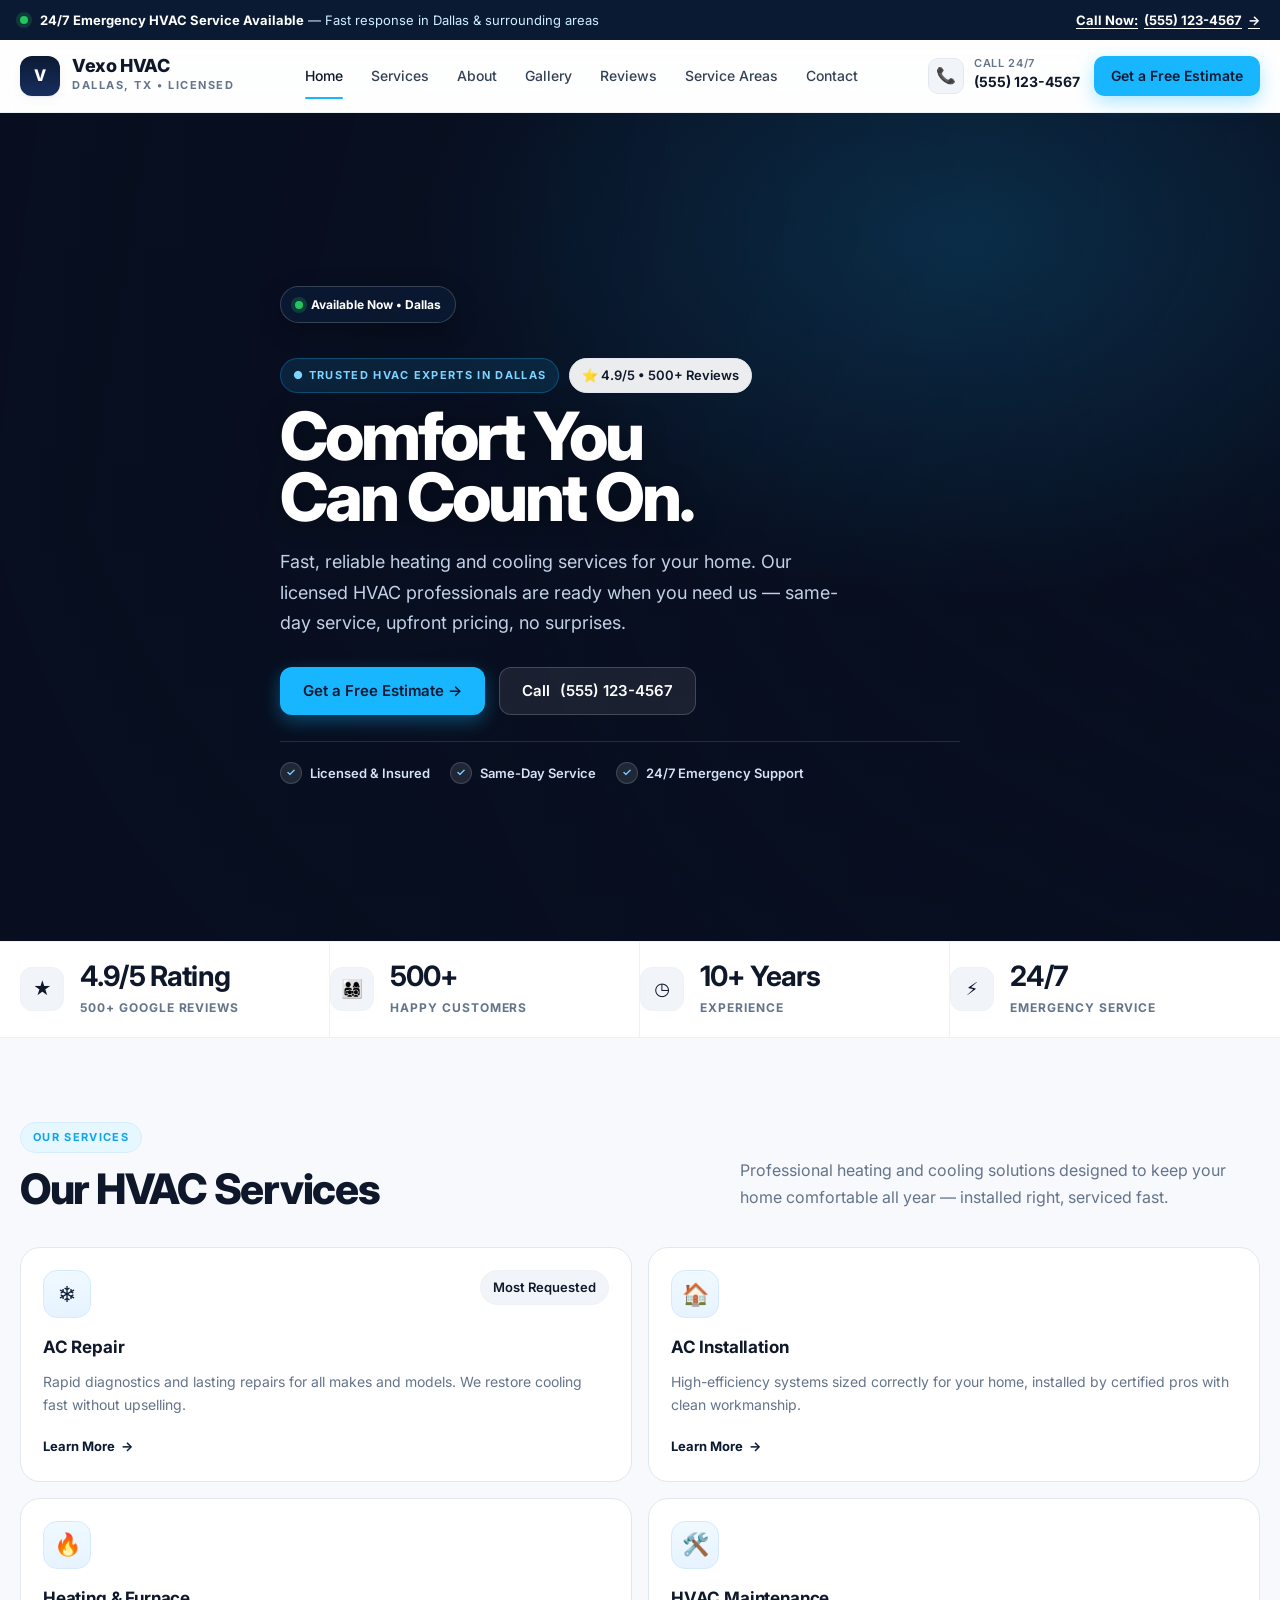
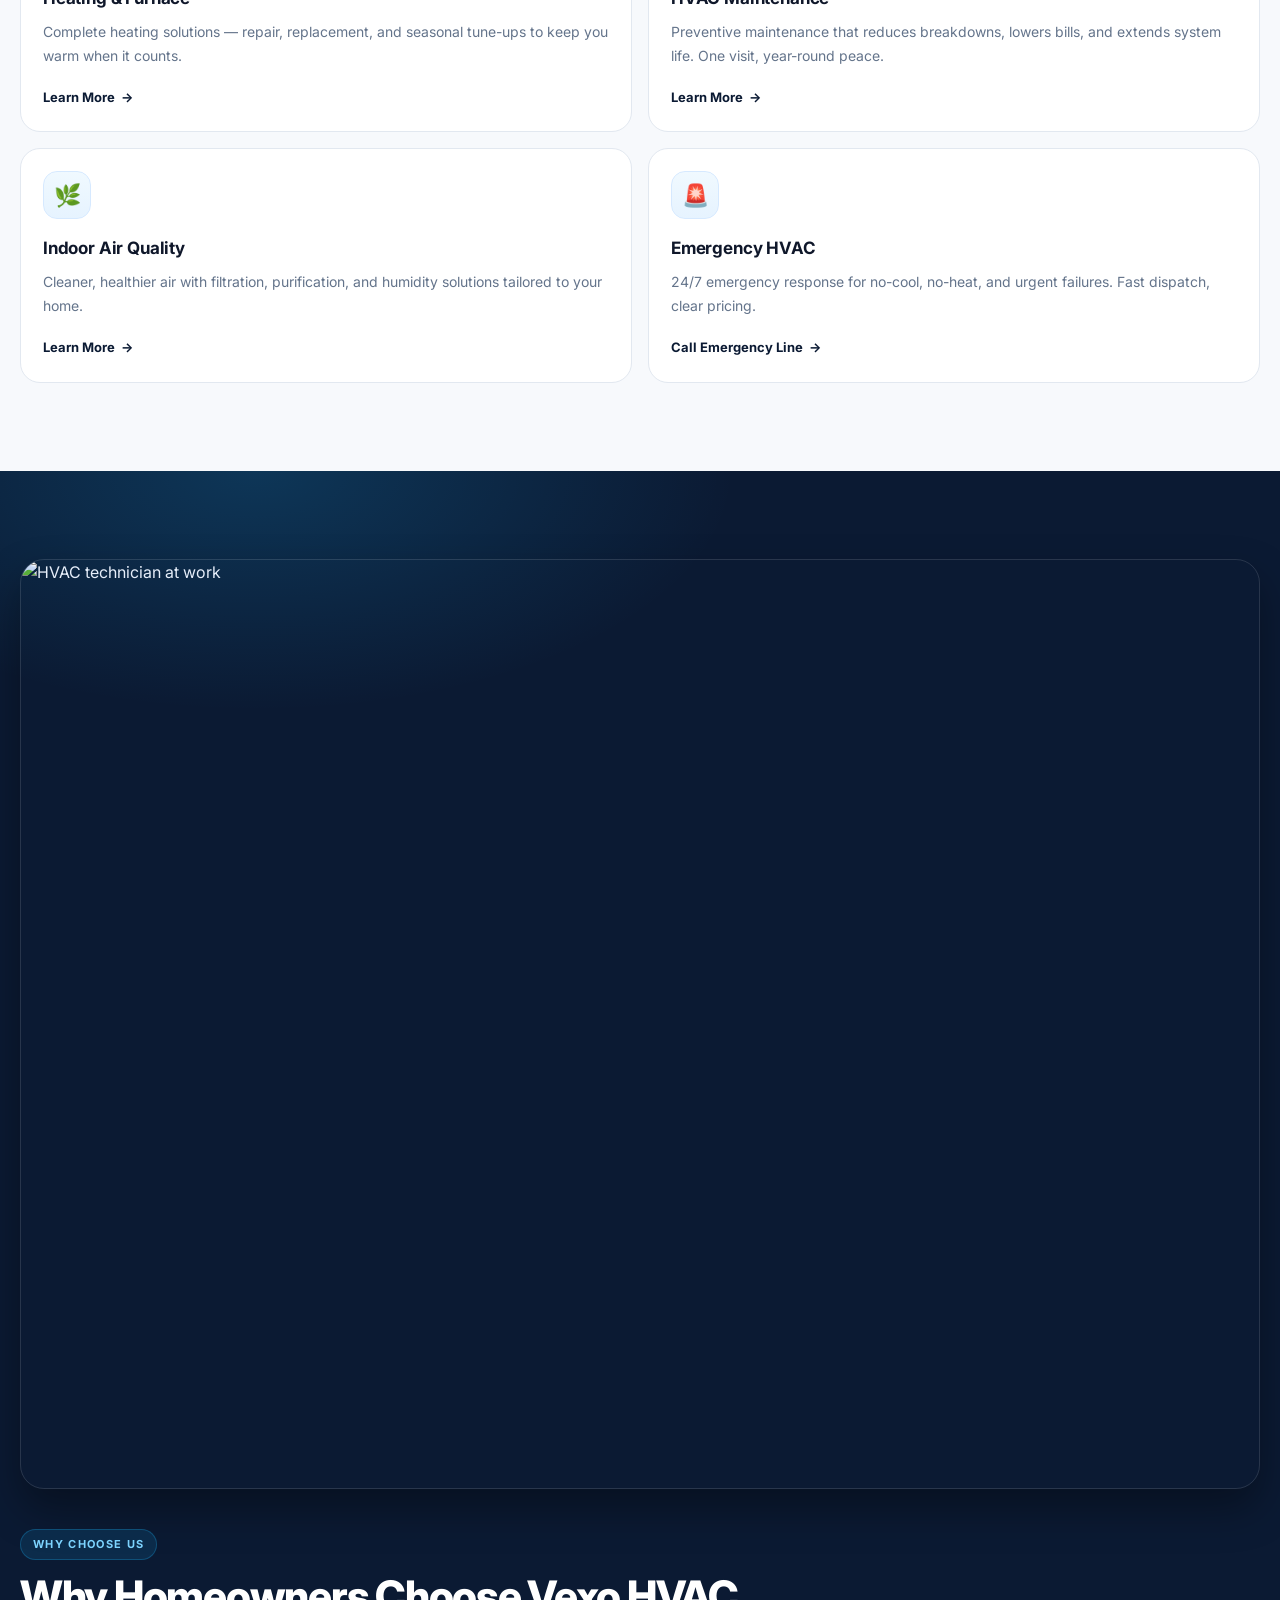
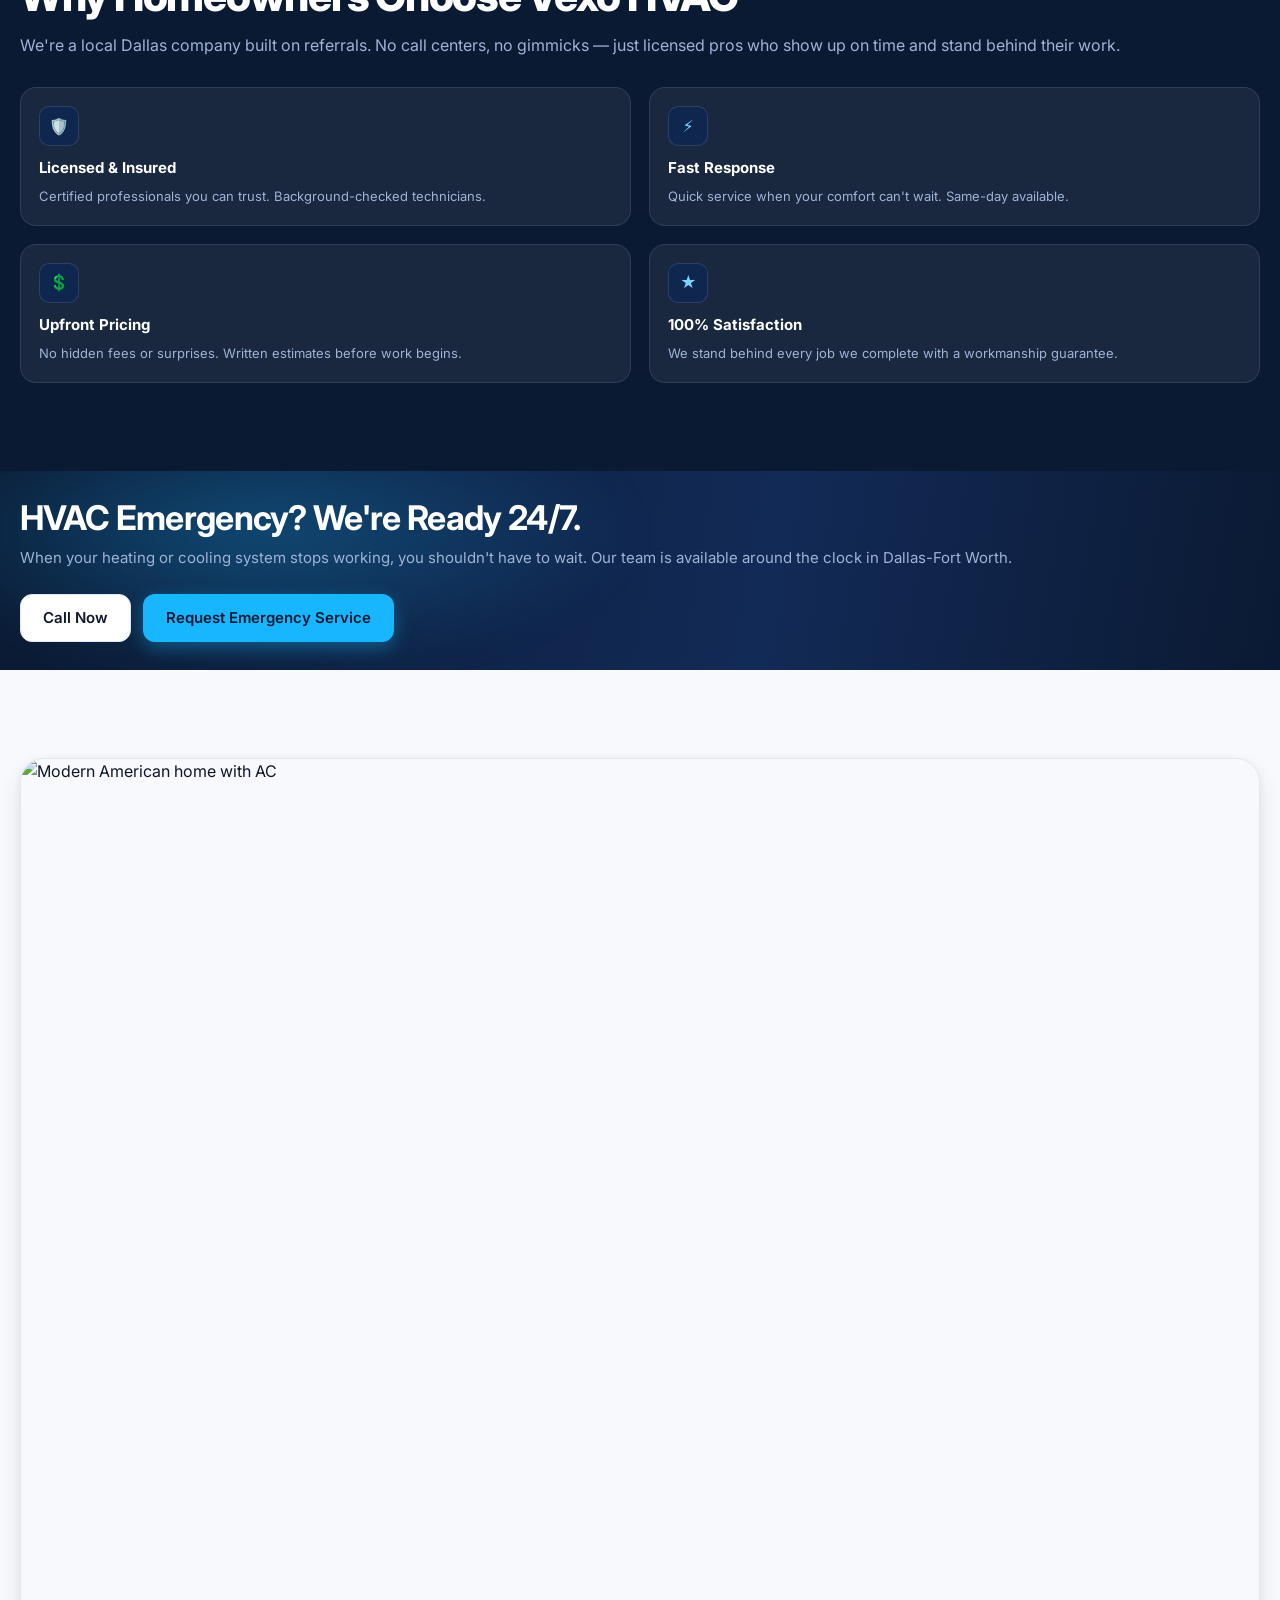
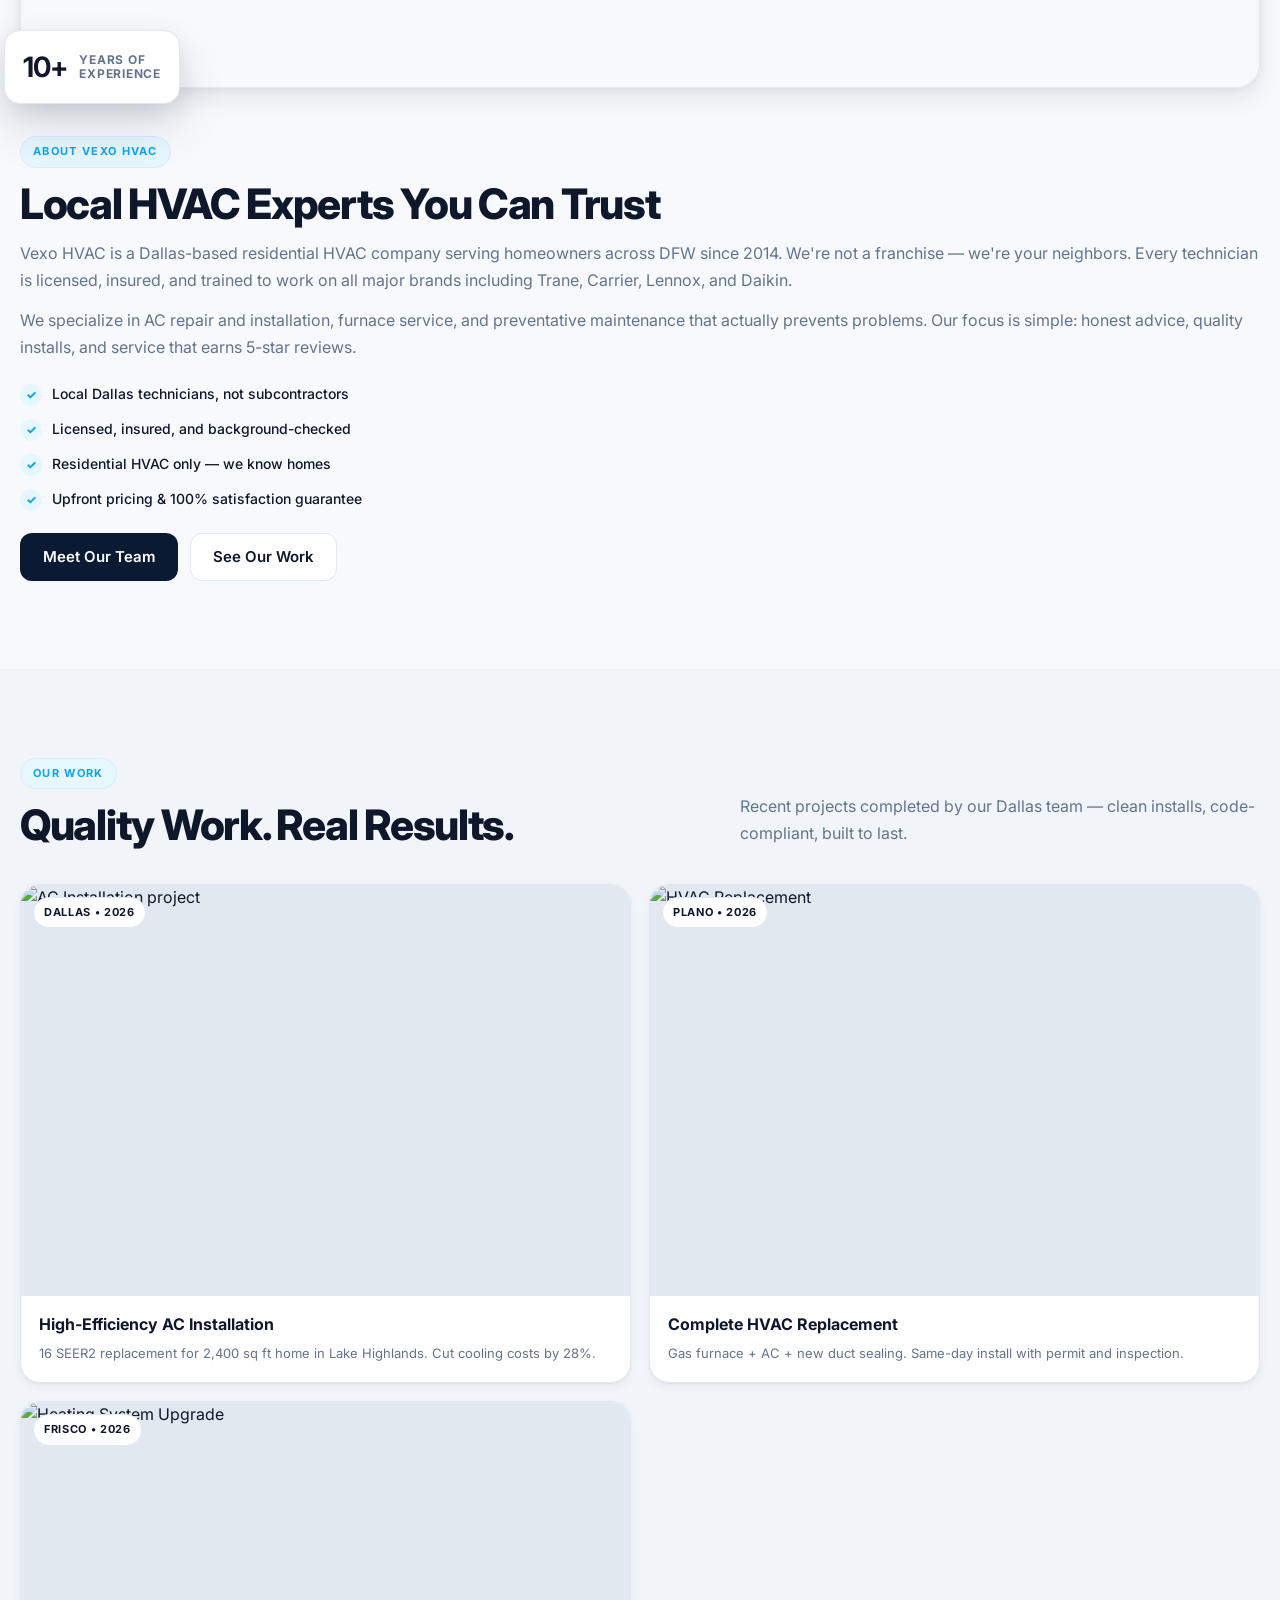
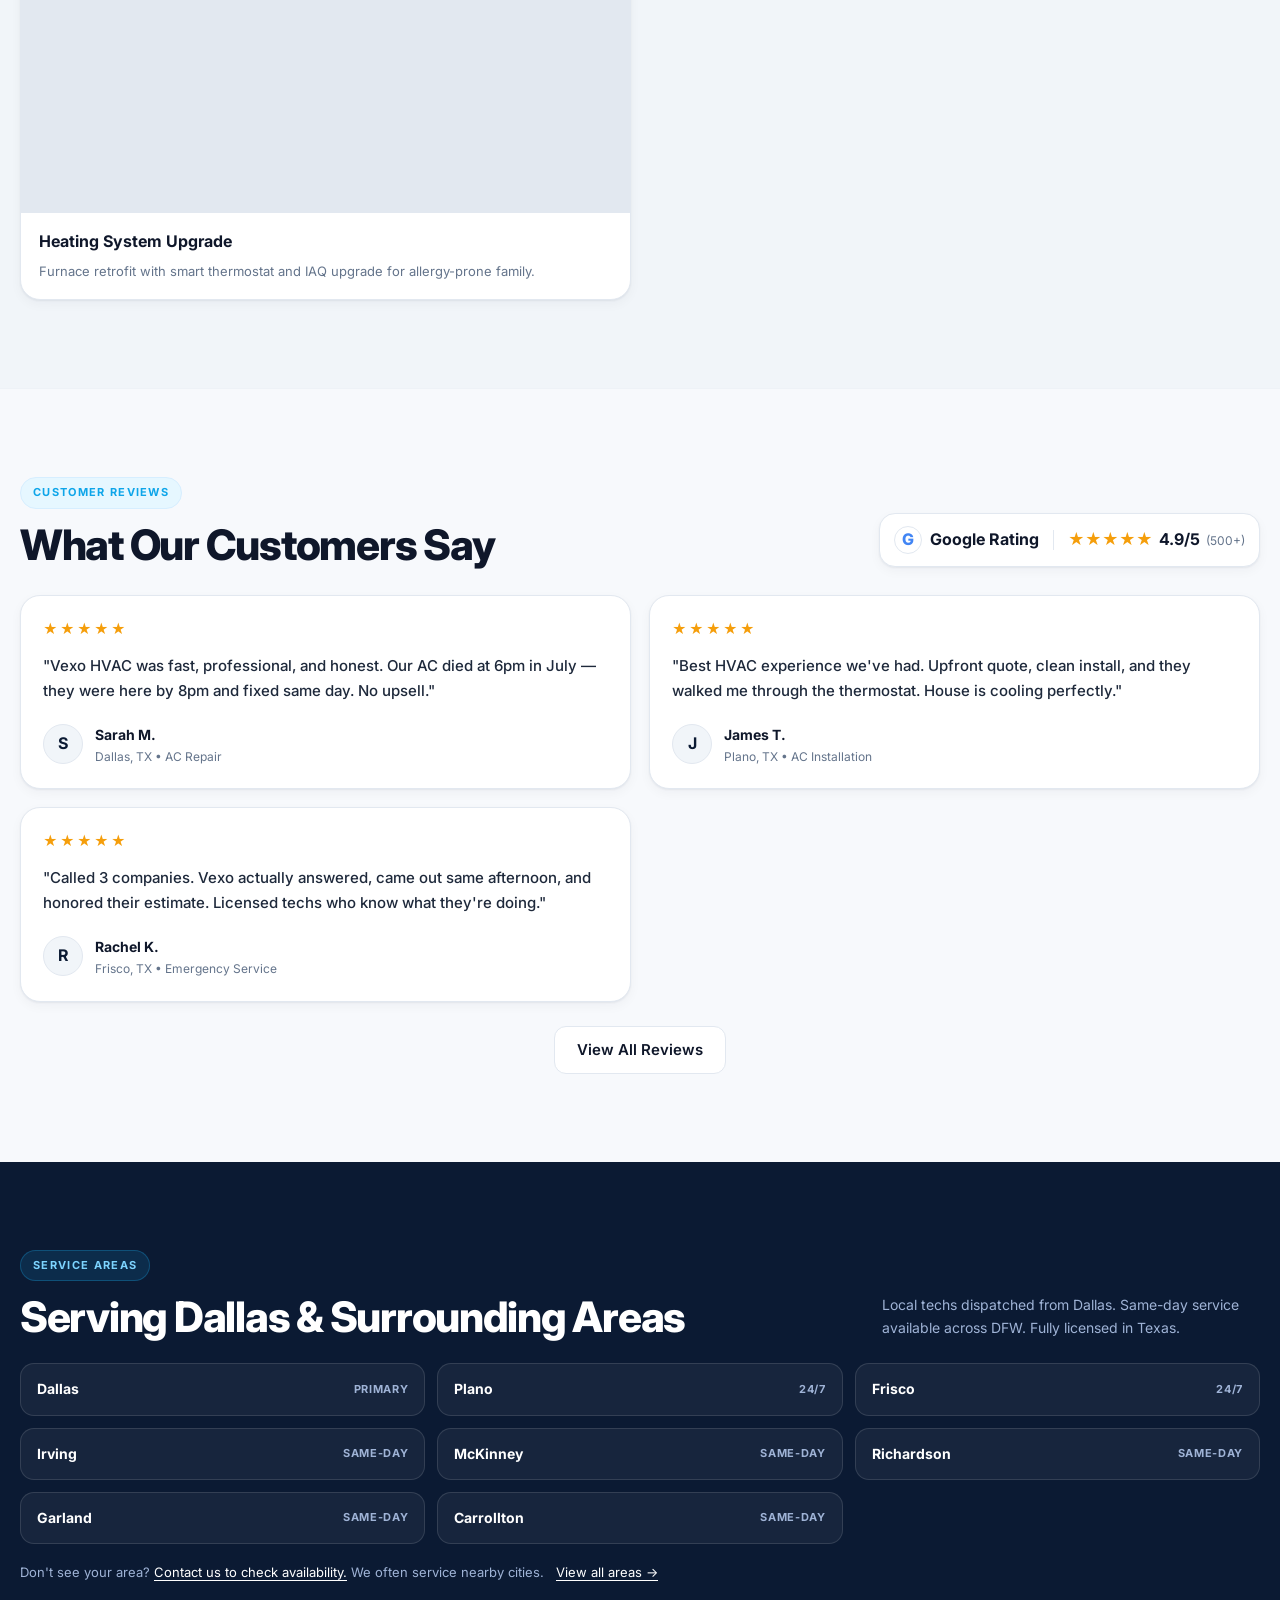
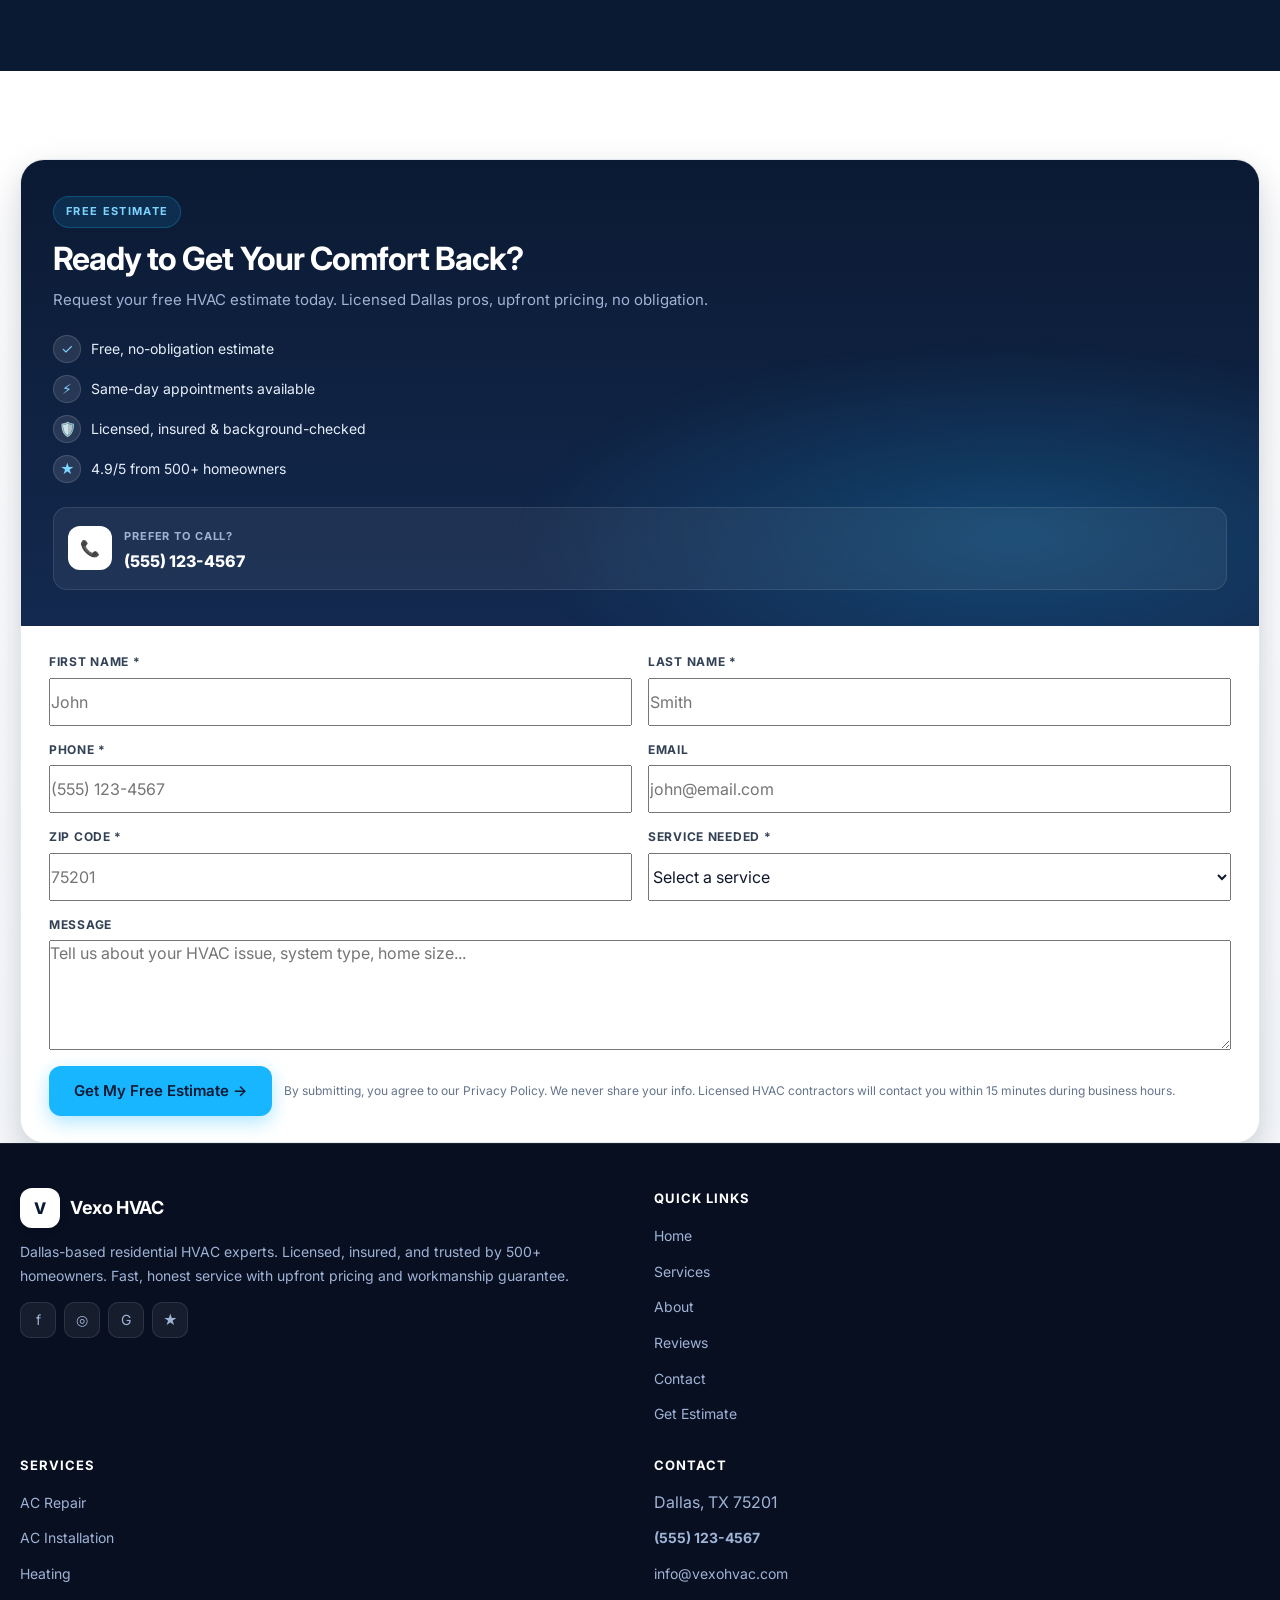
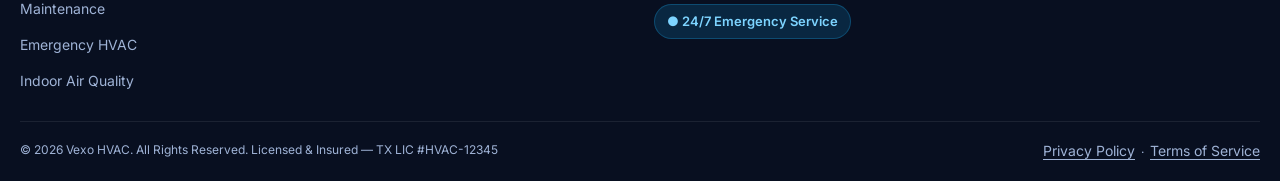
==== commit ca0badb9: "Update index.html" ====
--- a/index.html
+++ b/index.html
@@ -87,12 +87,13 @@
 }
 .hero-grid-premium{
   display:grid;
-  grid-template-columns:1.08fr 0.92fr;
-  gap:48px;
+  grid-template-columns:1fr;
+  gap:0;
   align-items:center;
+  max-width:720px;
 }
 .hero-content{
-  max-width:640px;
+  max-width:680px;
 }
 .hero-reveal{
   opacity:0;
@@ -172,28 +173,9 @@
   display:grid;place-items:center;
   font-size:11px;font-style:normal;
 }
-.hero-visual{
-  position:relative;
-  isolation:isolate;
-  display:flex;
-  justify-content:center;
-  align-items:center;
-}
-.hero-img-wrap-premium{
-  position:relative;
-  width:100%;
-  aspect-ratio:4/3.2;
-  border-radius:28px;
-  overflow:hidden;
-  background:#0B1A33;
-  border:1px solid rgba(255,255,255,0.12);
-  box-shadow:0 24px 64px rgba(0,0,0,0.35), 0 8px 24px rgba(0,0,0,0.25);
-}
-.hero-img-wrap-premium .hero-video{
-  position:absolute;
-  inset:0;
-  object-position:center;
-}
+
+
+
 .float-badge{
   position:absolute;
   right:16px;
@@ -213,25 +195,8 @@
   box-shadow:0 8px 24px rgba(0,0,0,0.25);
 }
 .live{width:8px;height:8px;border-radius:50%;background:#22C55E;box-shadow:0 0 0 4px rgba(34,197,94,0.22)}
-.float-card{
-  position:absolute;
-  left:-20px;
-  bottom:24px;
-  background:#fff;
-  border:1px solid var(--line);
-  border-radius:18px;
-  padding:14px 16px;
-  box-shadow:0 20px 48px rgba(11,26,51,0.18);
-  display:flex;
-  gap:12px;
-  align-items:center;
-  z-index:3;
-  min-width:240px;
-}
-.float-card-icon{width:42px;height:42px;border-radius:12px;background:var(--primary);color:#fff;display:grid;place-items:center;font-weight:800}
-.float-card .stars{color:#F59E0B;letter-spacing:2px;font-size:14px}
-.float-card b{font-size:18px;line-height:1}
-.float-card small{display:block;color:var(--muted);font-size:12px;font-weight:600;margin-top:2px}
+
+
 
 /* Free Estimate Form Fix */
 .estimate-form .form-grid{
@@ -280,17 +245,9 @@
   .hero-content-layer{
     padding:48px 0 36px;
   }
-  .hero-visual{
-    order:-1;
-  }
-  .hero-img-wrap-premium{
-    aspect-ratio:16/10;
-    max-height:420px;
-  }
-  .float-card{
-    left:12px;
-    bottom:12px;
-  }
+  
+  
+  
 }
 @media (max-width:768px){
   .hero{
@@ -307,16 +264,8 @@
   .hero-grid-premium{
     gap:0;
   }
-  .hero-visual{
-    order:0;
-  }
-  .hero-img-wrap-premium{
-    aspect-ratio:4/3;
-    border-radius:22px;
-    min-height:360px;
-    max-height:520px;
-    width:100%;
-  }
+  
+  
   .hero-content{
     max-width:100%;
     padding:22px 0 0;
@@ -354,17 +303,8 @@
   }
 }
 @media (max-width:480px){
-  .hero-img-wrap-premium{
-    border-radius:18px;
-    min-height:320px;
-  }
-  .float-card{
-    left:10px;
-    right:10px;
-    bottom:10px;
-    min-width:0;
-    width:auto;
-  }
+  
+  
   .float-badge{
     right:10px;
     top:10px;
@@ -490,24 +430,7 @@
         </div>
       </div>
 
-      <div class="hero-visual hero-reveal" data-delay="2">
-        <div class="hero-img-wrap-premium">
-          <video class="hero-video" autoplay muted loop playsinline preload="auto" poster="https://images.unsplash.com/photo-1621905251189-08b45d6a269e?q=80&w=1169&auto=format&fit=crop" aria-hidden="true">
-            <source src="assets/videos/video.mp4" type="video/mp4">
-          </video>
-          <div class="hero-video-overlay" style="background:linear-gradient(180deg, rgba(11,26,51,0) 40%, rgba(11,26,51,0.28) 100%)"></div>
-          <div class="float-badge" style="top:14px; right:14px"><span class="live" aria-hidden="true"></span> Available Now • Dallas</div>
-        </div>
-        <div class="float-card">
-          <div class="float-card-icon" aria-hidden="true">★</div>
-          <div>
-            <div class="stars" aria-label="5 out of 5 stars">★★★★★</div>
-            <b>4.9/5 Rating</b>
-            <small>500+ Happy Customers in Dallas</small>
-          </div>
-        </div>
-      </div>
-    </div>
+      </div>
   </div>
 </section>
 
--- a/css/main.css
+++ b/css/main.css
@@ -125,89 +125,409 @@
   *,*::before,*::after{animation-duration:.01ms !important;transition-duration:.01ms !important}
 }
 
-/* =========================
-   HERO VIDEO SUPPORT - Added for assets/videos/video.mp4 integration
-   Premium, cinematic, preserves existing VEXO identity
-========================= */
+/* =========================================================
+   VEXO HERO — SCROLL VIDEO EXPERIENCE
+   Video appears first, content follows after video sequence
+   ========================================================= */
+
 .hero{
   position:relative;
-  overflow:hidden;
+  overflow:visible;
   isolation:isolate;
-}
+  background:var(--background);
+}
+
+/* Hero becomes a vertical experience */
 .hero-grid{
   position:relative;
   z-index:2;
-}
+  display:flex;
+  flex-direction:column;
+}
+
+/* =========================================================
+   HERO COPY
+   The text will be controlled by JavaScript later.
+   ========================================================= */
+
+.hero-grid > div:first-child{
+  order:2;
+  position:relative;
+  z-index:3;
+
+  opacity:0;
+  visibility:hidden;
+  transform:translateY(40px);
+
+  transition:
+    opacity .7s ease,
+    transform .8s cubic-bezier(.22,1,.36,1),
+    visibility .7s ease;
+}
+
+/* JS will add this class when the video reaches the end */
+.hero.is-video-complete .hero-grid > div:first-child{
+  opacity:1;
+  visibility:visible;
+  transform:translateY(0);
+}
+
+
+/* =========================================================
+   VIDEO AREA
+   ========================================================= */
+
 .hero-visual{
+  order:1;
   position:relative;
+  width:100%;
+  z-index:2;
   isolation:isolate;
-  z-index:2;
-}
+
+  /*
+     Large cinematic area.
+     JavaScript will control the video progress.
+  */
+  min-height:100vh;
+
+  display:flex;
+  align-items:center;
+  justify-content:center;
+}
+
+
+/* Video container */
 .hero-img-wrap{
   position:relative;
+  width:100%;
+  height:100vh;
+
+  min-height:560px;
+
   overflow:hidden;
   isolation:isolate;
+
   background:var(--primary);
-  /* Prevents parallax transform from creating horizontal scrollbar */
+
+  border-radius:0;
+
   contain:paint;
 }
+
+
+/* =========================================================
+   VIDEO
+   ========================================================= */
+
 .hero-video{
   position:absolute;
   inset:0;
+
   width:100%;
   height:100%;
+
   object-fit:cover;
   object-position:center center;
+
   display:block;
-  will-change:transform;
-  transform:translateZ(0);
+
+  /*
+     IMPORTANT:
+     Do NOT use autoplay parallax transform anymore.
+     JS will control currentTime.
+  */
+  transform:none !important;
+
+  will-change:auto;
+
   backface-visibility:hidden;
 }
-/* Reuse existing overlay - ensure it sits above video but below badges */
-.hero-img-wrap::after{
-  z-index:1;
-}
-/* Keep badges/cards above video and overlay */
-.float-badge,
-.float-card{
-  position:absolute;
-  z-index:2;
-}
-
-/* Cinematic subtle overlay for readability if video is bright */
+
+
+/* =========================================================
+   VIDEO OVERLAY
+   ========================================================= */
+
 .hero-img-wrap::before{
   content:"";
+
   position:absolute;
   inset:0;
-  background:linear-gradient(180deg, rgba(11,26,51,0.08) 0%, rgba(11,26,51,0.22) 65%, rgba(11,26,51,0.32) 100%);
+
+  background:
+    linear-gradient(
+      180deg,
+      rgba(11,26,51,.08) 0%,
+      rgba(11,26,51,.12) 45%,
+      rgba(11,26,51,.38) 100%
+    );
+
   z-index:1;
+
   pointer-events:none;
 }
 
-/* Ensure parallax transform does not cause overflow */
-.hero-video{
-  transform-origin:center center;
-}
-
-/* Mobile - keep balanced height, prevent excessive tall hero */
+
+/* Existing overlay */
+.hero-img-wrap::after{
+  z-index:2;
+  pointer-events:none;
+}
+
+
+/* =========================================================
+   FLOATING BADGE
+   ========================================================= */
+
+.hero-visual .float-badge{
+  position:absolute;
+
+  top:32px;
+  left:32px;
+
+  z-index:5;
+
+  opacity:1;
+}
+
+
+/* =========================================================
+   FLOATING RATING CARD
+   ========================================================= */
+
+.hero-visual .float-card{
+  position:absolute;
+
+  left:32px;
+  right:32px;
+  bottom:32px;
+
+  z-index:5;
+
+  /*
+     Keep the card visible while video is playing.
+     We can later decide to reveal it only at the end.
+  */
+}
+
+
+/* =========================================================
+   VIDEO SEQUENCE MODE
+   ========================================================= */
+
+/*
+   While the video is playing:
+   keep the hero copy hidden.
+*/
+
+.hero:not(.is-video-complete) .hero-grid > div:first-child{
+  pointer-events:none;
+}
+
+
+/*
+   After video finishes:
+   content becomes interactive.
+*/
+
+.hero.is-video-complete .hero-grid > div:first-child{
+  pointer-events:auto;
+}
+
+
+/* =========================================================
+   DESKTOP
+   ========================================================= */
+
+@media (min-width:769px){
+
+  .hero-grid{
+    display:flex;
+    flex-direction:column;
+  }
+
+  .hero-visual{
+    width:100%;
+    min-height:100vh;
+  }
+
+  .hero-img-wrap{
+    width:100%;
+    height:100vh;
+    min-height:650px;
+
+    border-radius:0;
+  }
+
+  .hero-grid > div:first-child{
+    padding:100px 0;
+    max-width:850px;
+    margin-inline:auto;
+  }
+}
+
+
+/* =========================================================
+   TABLET
+   ========================================================= */
+
+@media (min-width:769px) and (max-width:1100px){
+
+  .hero-img-wrap{
+    min-height:600px;
+    height:90vh;
+  }
+
+  .hero-grid > div:first-child{
+    padding:80px 24px;
+  }
+}
+
+
+/* =========================================================
+   MOBILE
+   ========================================================= */
+
 @media (max-width:768px){
+
+  .hero{
+    overflow:visible;
+  }
+
+  .hero-grid{
+    display:flex;
+    flex-direction:column;
+    width:100%;
+  }
+
+  /*
+     VIDEO FIRST
+  */
+  .hero-visual{
+    order:1;
+
+    width:100%;
+    min-height:100vh;
+
+    display:block;
+  }
+
   .hero-img-wrap{
-    aspect-ratio:4/3;
-    min-height:320px;
-    max-height:520px;
-  }
-}
+    width:100%;
+    height:100vh;
+
+    min-height:600px;
+
+    max-height:none;
+
+    border-radius:0;
+
+    overflow:hidden;
+  }
+
+  /*
+     Hero text comes AFTER video
+  */
+  .hero-grid > div:first-child{
+    order:2;
+
+    width:100%;
+
+    padding:70px 18px 80px;
+
+    opacity:0;
+    visibility:hidden;
+
+    transform:translateY(35px);
+  }
+
+  .hero.is-video-complete .hero-grid > div:first-child{
+    opacity:1;
+    visibility:visible;
+    transform:translateY(0);
+  }
+
+
+  /*
+     Mobile video
+  */
+  .hero-video{
+    width:100%;
+    height:100%;
+
+    object-fit:cover;
+    object-position:center center;
+
+    transform:none !important;
+  }
+
+
+  /*
+     Badge positioning
+  */
+  .hero-visual .float-badge{
+    top:28px;
+    left:18px;
+    right:auto;
+
+    z-index:5;
+  }
+
+
+  /*
+     Rating card
+  */
+  .hero-visual .float-card{
+    left:18px;
+    right:18px;
+    bottom:24px;
+
+    z-index:5;
+  }
+}
+
+
+/* =========================================================
+   SMALL MOBILE
+   ========================================================= */
+
 @media (max-width:430px){
+
   .hero-img-wrap{
-    aspect-ratio:4/3.2;
-    min-height:280px;
-  }
-}
-
-/* Accessibility - respect reduced motion */
-@media (prefers-reduced-motion: reduce){
+    height:100vh;
+    min-height:560px;
+  }
+
+  .hero-grid > div:first-child{
+    padding:60px 18px 70px;
+  }
+
+  .hero-visual .float-badge{
+    top:20px;
+    left:16px;
+  }
+
+  .hero-visual .float-card{
+    left:16px;
+    right:16px;
+    bottom:18px;
+  }
+}
+
+
+/* =========================================================
+   ACCESSIBILITY
+   ========================================================= */
+
+@media (prefers-reduced-motion:reduce){
+
+  .hero-grid > div:first-child{
+    transition:none;
+    transform:none;
+  }
+
   .hero-video{
     transform:none !important;
-    will-change:auto !important;
-  }
-}
+    will-change:auto;
+  }
+}
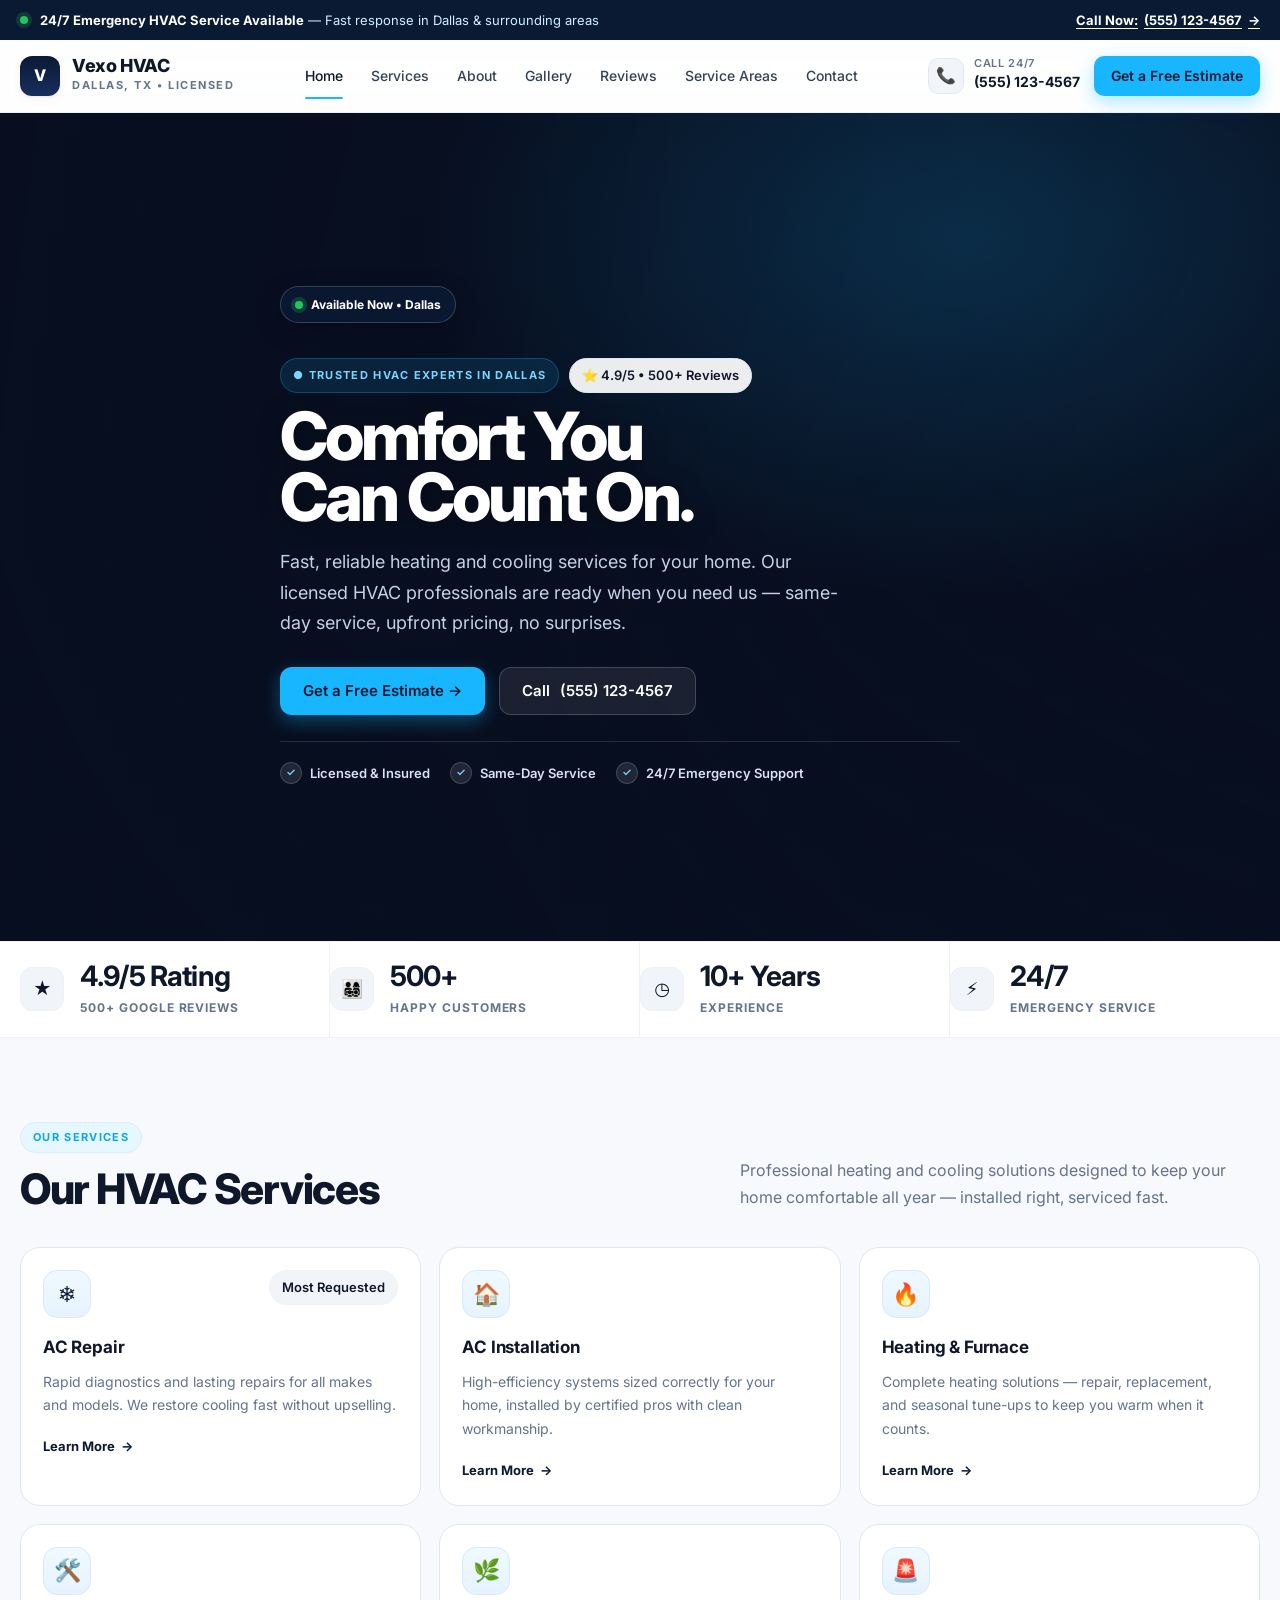
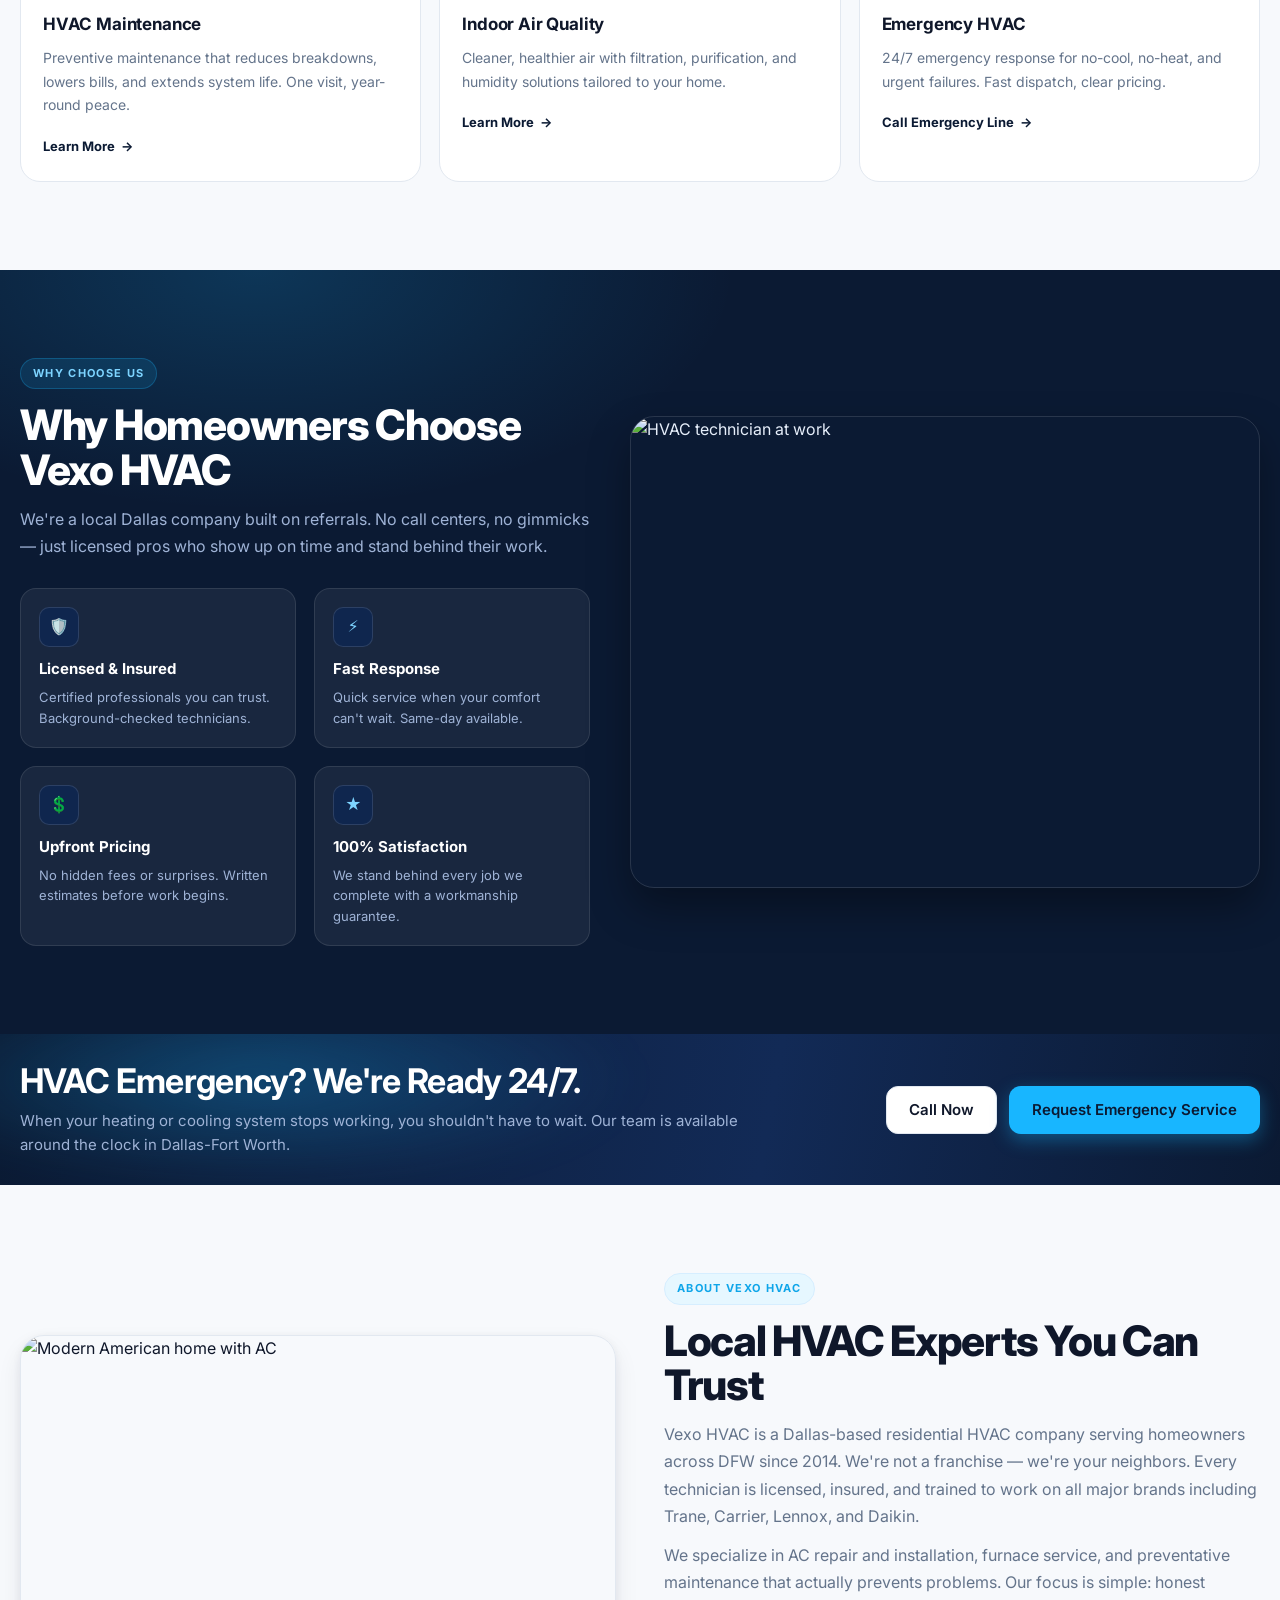
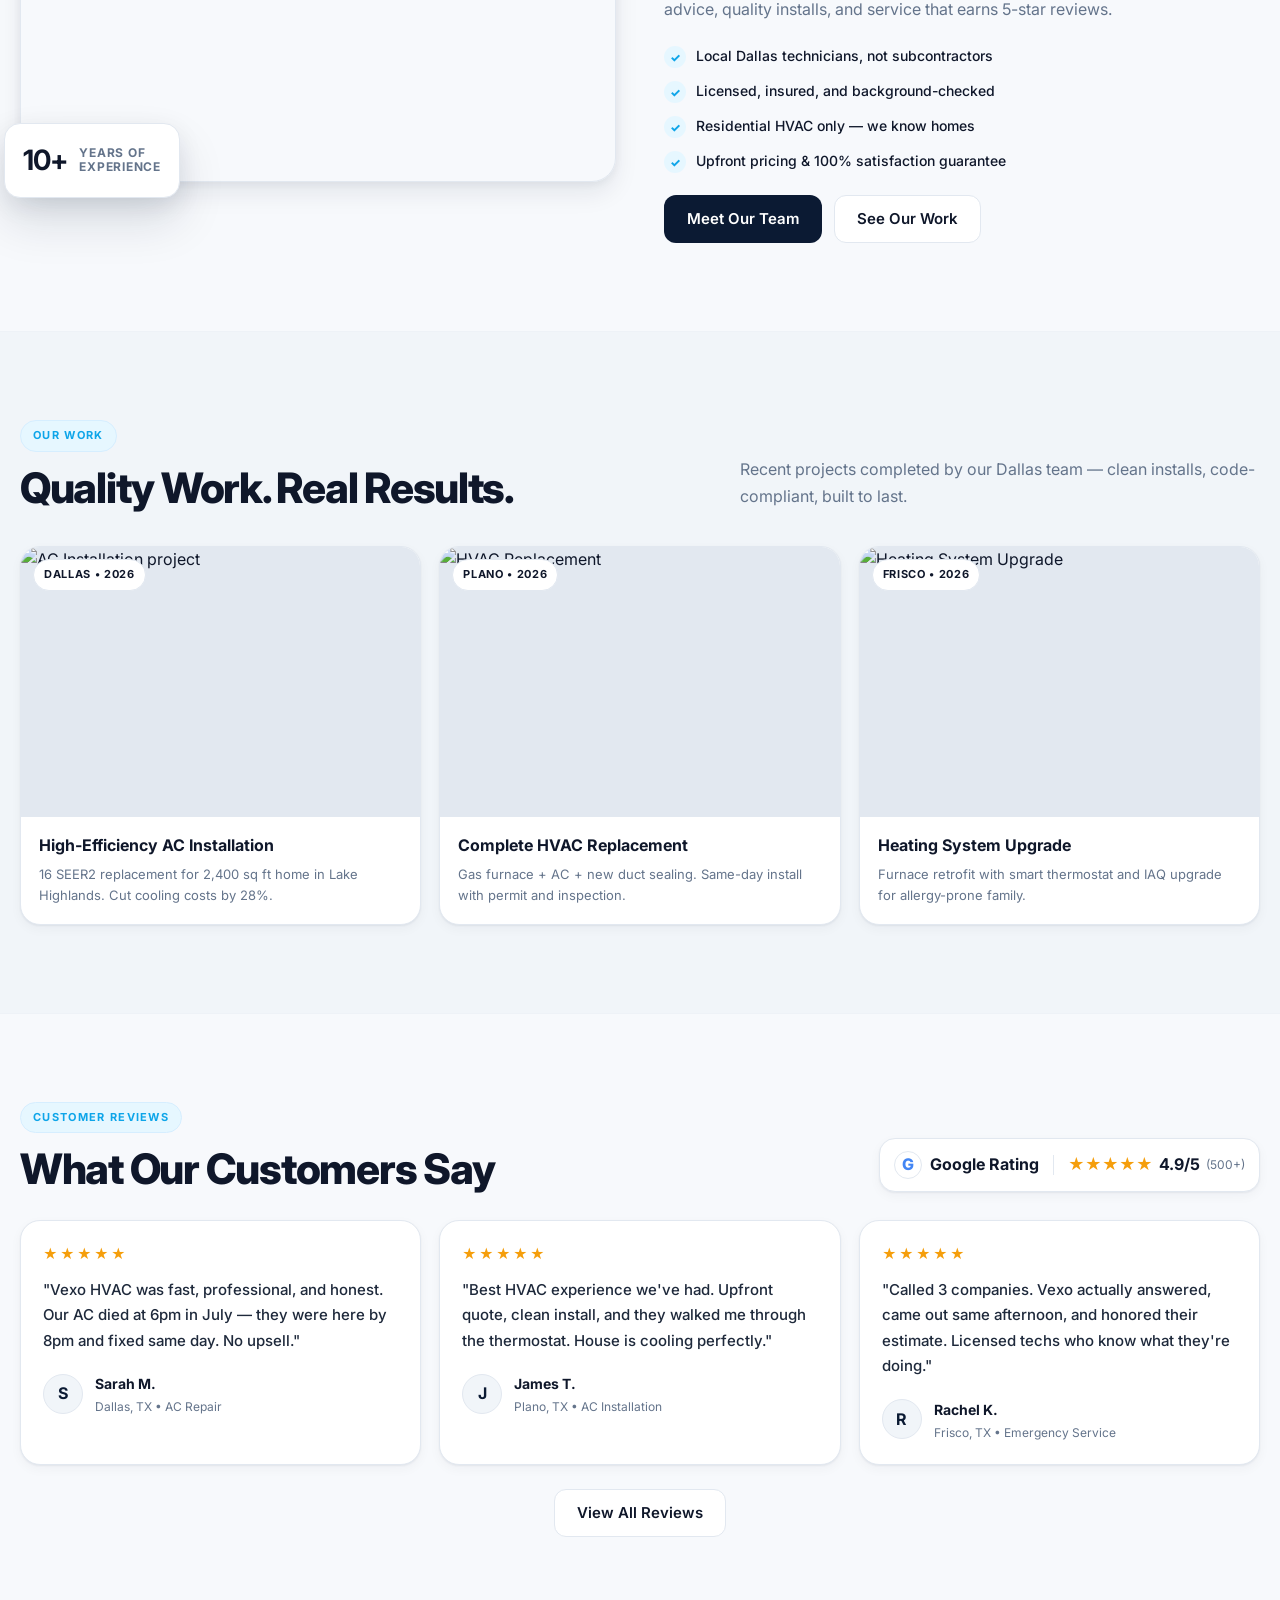
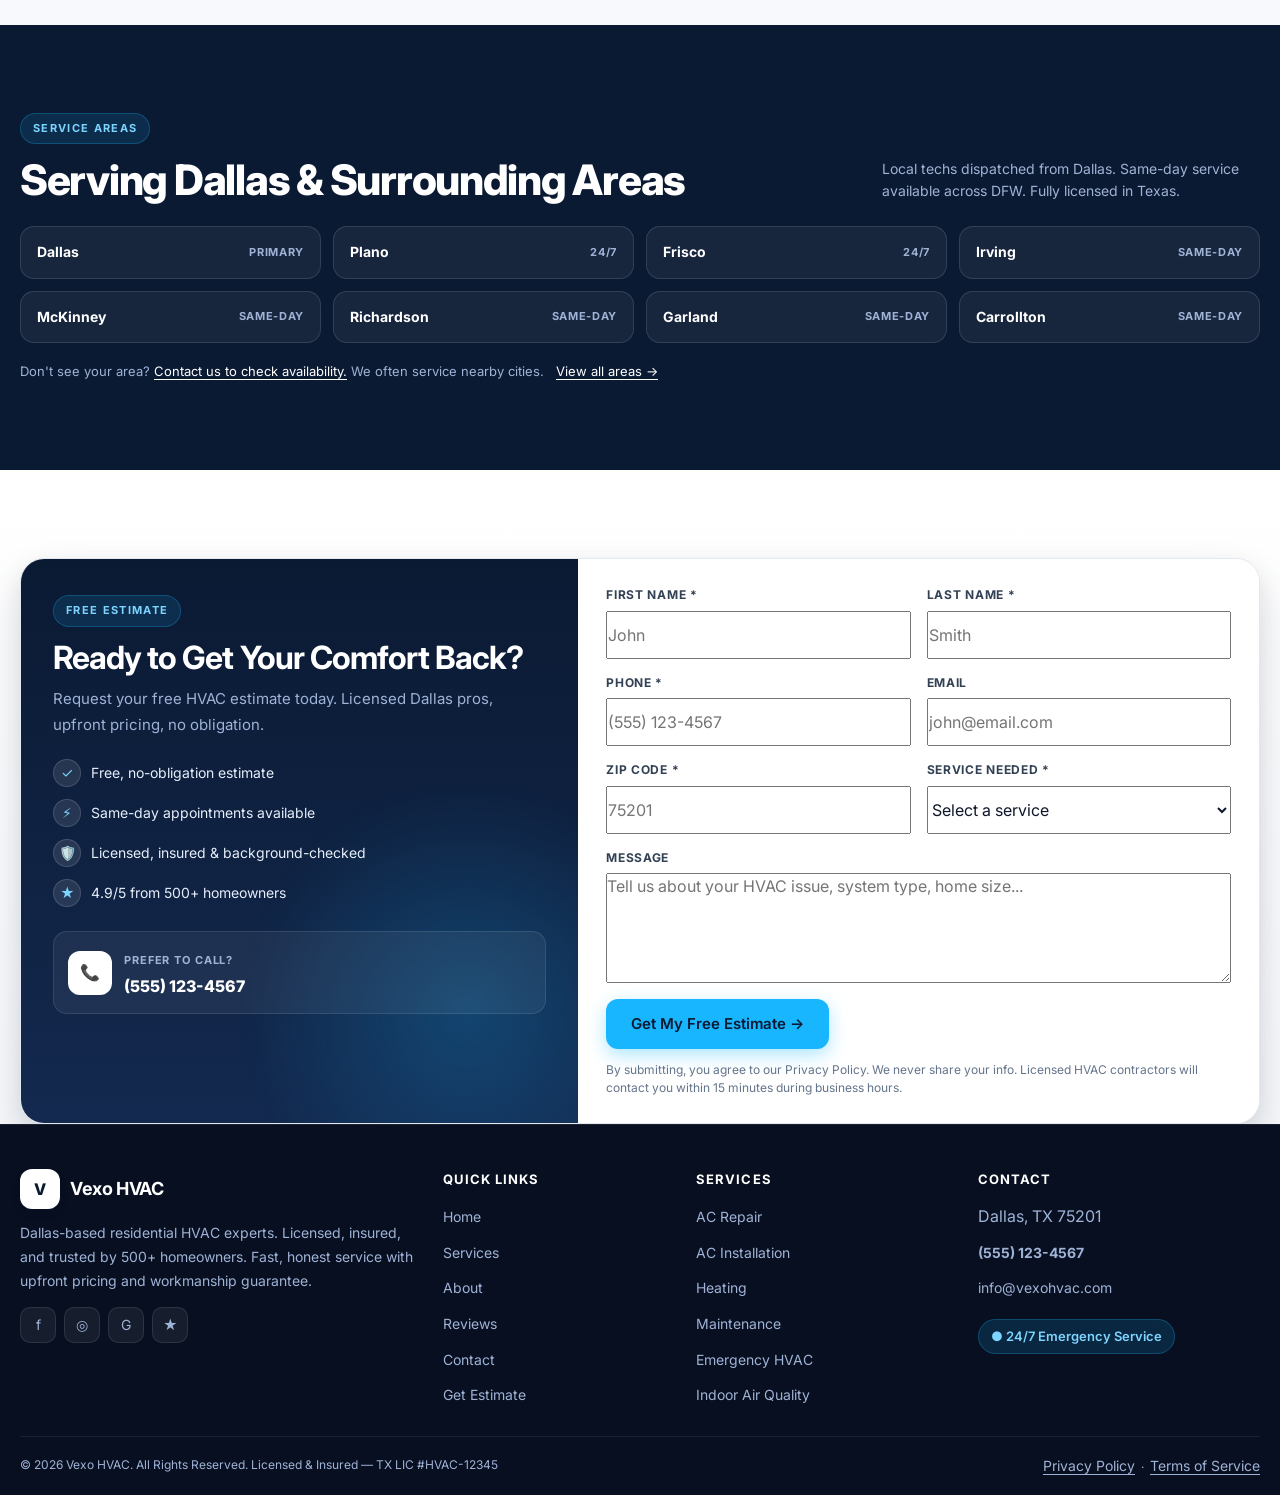
==== commit 7e5e0f05: "Update index.html" ====
--- a/index.html
+++ b/index.html
@@ -49,8 +49,10 @@
 .hero-video-wrap{
   position:absolute;
   inset:0;
+  width:100%;
+  height:100%;
+  overflow:hidden;
   z-index:0;
-  overflow:hidden;
 }
 .hero-video{
   position:absolute;
@@ -58,9 +60,9 @@
   width:100%;
   height:100%;
   object-fit:cover;
-  object-position:center 35%;
-  transform:translateZ(0) scale(1.02);
-  will-change:transform;
+  object-position:center center;
+  display:block;
+  transform:none !important;
 }
 .hero-video-overlay{
   position:absolute;
@@ -781,26 +783,28 @@
 
 <script type="module" src="./js/app.js"></script>
 <script>
-// Premium Hero Reveal - opacity + transform, lightweight for Android
+// Premium Hero Reveal - static background video, no parallax, no transform
 (function(){
   const videos = document.querySelectorAll('.hero-video');
   const reveals = document.querySelectorAll('.hero-reveal');
   const hero = document.getElementById('home');
   if(!hero) return;
 
+  // Autoplay guard for mobile - keep autoplay + muted + loop + playsinline
+  videos.forEach(v=>{
+    try{
+      const p = v.play();
+      if(p && typeof p.catch === 'function') p.catch(()=>{});
+    }catch{}
+  });
+
   const reduceMotion = window.matchMedia('(prefers-reduced-motion: reduce)').matches;
-
-  // Autoplay guard for mobile
-  videos.forEach(v=>{
-    v.play().catch(()=>{});
-  });
-
   if(reduceMotion){
     reveals.forEach(el=> el.classList.add('is-visible'));
     return;
   }
 
-  // IntersectionObserver for premium staggered reveal
+  // IntersectionObserver for premium staggered reveal - text only, video stays static
   const observer = new IntersectionObserver((entries)=>{
     entries.forEach(entry=>{
       if(entry.isIntersecting){
@@ -811,28 +815,11 @@
 
   reveals.forEach(el=> observer.observe(el));
 
-  // Immediate first video visible
+  // Immediate first reveal visible
   setTimeout(()=>{
     const first = document.querySelector('.hero-reveal[data-delay="1"]');
     if(first) first.classList.add('is-visible');
   }, 200);
-
-  // Subtle parallax only on background video
-  let ticking=false;
-  const bgVideo = document.querySelector('.hero-video-wrap .hero-video');
-  function onScroll(){
-    if(!bgVideo || ticking) return;
-    ticking=true;
-    requestAnimationFrame(()=>{
-      const rect = hero.getBoundingClientRect();
-      if(rect.bottom>0 && rect.top < window.innerHeight){
-        const progress = Math.min(window.scrollY / 800, 1);
-        bgVideo.style.transform = 'translate3d(0,' + (progress*40) + 'px,0) scale(' + (1.02 + progress*0.04) + ')';
-      }
-      ticking=false;
-    });
-  }
-  window.addEventListener('scroll', onScroll, {passive:true});
 })();
 </script>
 <script>(function(){var loc=location.href.replace(/#.*$/,"");var ATTR_NAMES=["data-product-id","data-productid","data-product_id","product-id","productid","product_id","data-source-entity-id","source-entity-id","source_entity_id","data-product","data-metadata","data-meta"];var DATASET_KEYS=["productId","productid","product_id","sourceEntityId","sourceentityid","source_entity_id","product","metadata","meta"];function readProductId(value){if(typeof value!=="string"||value.length===0)return null;if(/^[0-9]{6,}$/.test(value))return value;var match=value.match(/(?:product(?:_|-)?id|source(?:_|-)?entity(?:_|-)?id)["'=:\s]+([0-9]{6,})/i);return match?match[1]:null}function extractProductId(start){for(var node=start;node&&node!==document.body;node=node.parentElement){for(var i=0;i<ATTR_NAMES.length;i++){var attrValue=node.getAttribute&&node.getAttribute(ATTR_NAMES[i]);var attrProductId=readProductId(attrValue);if(attrProductId)return attrProductId}var dataset=node.dataset||null;if(dataset){for(var j=0;j<DATASET_KEYS.length;j++){var dataValue=dataset[DATASET_KEYS[j]];var dataProductId=readProductId(dataValue);if(dataProductId)return dataProductId}}}return null}function isInlineMediaSlotElement(node){return !!(node&&node.getAttribute&&node.getAttribute("data-clippy-inline-media-slot")!==null)}function findInlineMediaSlot(start){for(var node=start;node&&node!==document.body;node=node.parentElement){if(isInlineMediaSlotElement(node))return node}return null}function readInlineMediaUrl(node){if(!node)return null;return node.getAttribute&&((node.getAttribute("data-clippy-inline-media-url")||node.getAttribute("data-url")||node.getAttribute("data_url")))||node.href||null}function stripHash(url){return String(url).replace(/#.*$/,"")}function urlsMatch(a,b){if(!a||!b)return false;try{return stripHash(new URL(a,loc).href)===stripHash(new URL(b,loc).href)}catch(_){return stripHash(a)===stripHash(b)}}function isFirstPartyReelUrl(value){try{var url=new URL(value,loc);if(url.protocol!=="https:")return false;var host=url.hostname.toLowerCase();var supported=host==="instagram.com"||host.endsWith(".instagram.com")||host==="facebook.com"||host.endsWith(".facebook.com");return supported&&/\/reels?\//i.test(url.pathname)}catch(_){return false}}function isInlineMediaUrlClick(node,href){var slot=findInlineMediaSlot(node);if(!slot)return false;var slotUrl=readInlineMediaUrl(slot);if(slotUrl)return urlsMatch(href,slotUrl);return isFirstPartyReelUrl(href)}function findDataHref(start){for(var node=start;node&&node!==document.body;node=node.parentElement){if(node.getAttribute){var href=node.getAttribute("data-href")||node.getAttribute("data-url");if(href)return{href:href,node:node}}}return null}var nativeOpen=window.open;window.open=function(url){if(parent!==window&&typeof url==="string"&&/^https?:\/\//.test(url)){parent.postMessage({type:"ecto:usercontent-link-click",href:url},"*");return null}return nativeOpen?nativeOpen.apply(window,arguments):null};document.addEventListener("click",function(e){var target=e.target instanceof Element?e.target:null;if(!target)return;if(parent===window)return;var a=target.closest?target.closest("a[href]"):null;if(a&&a.href&&/^https?:\/\//.test(a.href)&&a.href.replace(/#.*$/,"")!==loc){if(isInlineMediaUrlClick(a,a.href))return;var productId=extractProductId(target)||extractProductId(a);if(productId){e.preventDefault();parent.postMessage({type:"ecto-artifact-link-click",productId:productId},"*");return}e.preventDefault();parent.postMessage({type:"ecto:usercontent-link-click",href:a.href},"*");return}var dataHref=findDataHref(target);if(dataHref&&/^https?:\/\//.test(dataHref.href)&&dataHref.href.replace(/#.*$/,"")!==loc){if(isInlineMediaUrlClick(dataHref.node,dataHref.href))return;e.preventDefault();parent.postMessage({type:"ecto:usercontent-link-click",href:dataHref.href},"*")}},true)})();</script><script>(function(){var FOCUS_TYPE="ecto:artifact-focus-request";var CLOSE_TYPE="ecto:artifact-close-request";function focusArtifactDocument(){var body=document.body;if(!body)return;try{window.focus();}catch(e){}if(!body.hasAttribute("tabindex"))body.setAttribute("tabindex","-1");try{body.focus({preventScroll:true});}catch(e){try{body.focus();}catch(e2){}}}window.addEventListener("message",function(event){if(event.source!==window.parent)return;var data=event.data;if(!data||typeof data!=="object"||data.type!==FOCUS_TYPE)return;if(document.readyState==="loading"){document.addEventListener("DOMContentLoaded",focusArtifactDocument,{once:true});return;}focusArtifactDocument();});window.addEventListener("keydown",function(event){if(event.key!=="Escape")return;window.setTimeout(function(){if(event.defaultPrevented)return;window.parent.postMessage({type:CLOSE_TYPE},"*");},0);});})();</script></body>
--- a/css/responsive.css
+++ b/css/responsive.css
@@ -1,607 +1,608 @@
-/* ==================================================
-VEXO HVAC - responsive.css
-Responsive behavior only - Desktop is source of truth
-Preserves approved desktop design, overrides for smaller screens
-Uses existing classes from index.html
-Depends on css/main.css and css/components.css
-================================================== */
-
-/* --------------------------------------------------
-Global overflow safety - always active
--------------------------------------------------- */
-html, body {
-max-width: 100%;
-overflow-x: hidden;
-}
-
-img, video {
-max-width: 100%;
-}
-
-/* --------------------------------------------------
-HERO VIDEO - Responsive containment (premium)
-Ensures video stays inside visual container, no overflow
--------------------------------------------------- */
-.hero,
-.hero-visual,
-.hero-img-wrap {
-max-width: 100%;
-}
-
-.hero-visual {
-position: relative;
-overflow: hidden;
-isolation: isolate;
-}
-
-.hero-img-wrap {
-position: relative;
-overflow: hidden;
-isolation: isolate;
-contain: paint;
-background: var(--primary);
-}
-
-.hero-video {
-position: absolute;
-inset: 0;
-width: 100%;
-height: 100%;
-object-fit: cover;
-object-position: center center;
-display: block;
-transform: translateZ(0);
-will-change: transform;
-}
-
-.float-badge,
-.float-card {
-z-index: 2;
-}
-
-/* ==================================================
-1280px - Large Desktop Down / Small Desktop
-================================================== */
-@media (max-width: 1280px) {
-.grid-3 {
-gap: 16px;
-}
-
-.hero h1 {
-font-size: clamp(36px, 4.8vw, 60px);
-}
-}
-
-/* ==================================================
-1200px - Tablet Landscape / Container tightening
-================================================== */
-@media (max-width: 1200px) {
-.about-grid {
-gap: 32px;
-}
-
-.why-grid {
-gap: 32px;
-}
-}
-
-/* ==================================================
-1024px - Tablet Landscape (Major Stacking Point)
-================================================== / @media (max-width: 1024px) { / Hero becomes single column */
-.hero-grid,
-.why-grid,
-.about-grid,
-.estimate-wrap,
-.emergency-grid {
-grid-template-columns: 1fr;
-}
-
-/* Grids go to 2 columns */
-.grid-3,
-.show-grid,
-.rev-grid {
-grid-template-columns: repeat(2, 1fr);
-}
-
-.areas-grid {
-grid-template-columns: repeat(3, 1fr);
-}
-
-.footer-top {
-grid-template-columns: 1fr 1fr;
-}
-
-/* Reorder for better mobile flow */
-.why-img {
-order: -1;
-}
-
-.about-media {
-order: -1;
-}
-
-/* Float card stays inside viewport */
-.float-card {
-left: 12px;
-bottom: 12px;
-}
-
-/* Hero video remains contained */
-.hero-visual {
-width: 100%;
-max-width: 100%;
-}
-
-.hero-img-wrap {
-width: 100%;
-aspect-ratio: 4 / 3.2;
-}
-
-/* Emergency actions align naturally */
-.emergency-actions {
-justify-content: flex-start;
-}
-}
-
-/* ==================================================
-820px - Small Tablet Landscape
-================================================== */
-@media (max-width: 820px) {
-.trustbar-grid {
-grid-template-columns: 1fr 1fr;
-}
-
-.trustbar-item {
-padding: 16px 0;
-}
-
-.trustbar-item:nth-child(2n) {
-border-right: 0;
-}
-
-.why-list {
-grid-template-columns: 1fr;
-}
-}
-
-/* ==================================================
-768px - Tablet / Mobile Navigation Switch
-================================================== */
-@media (max-width: 768px) {
-.container {
-width: min(calc(100% - 20px), var(--max));
-}
-
-/* Section spacing reduction */
-.section {
-padding: 64px 0;
-}
-
-.services {
-padding-top: 64px;
-}
-
-/* Header - switch to hamburger */
-.topbar .inner {
-flex-direction: column;
-align-items: flex-start;
-padding: 10px 0;
-gap: 8px;
-}
-
-.nav-links,
-.nav-right .phone,
-.nav-right .btn-primary {
-display: none;
-}
-
-.hamburger {
-display: grid;
-}
-
-/* Hero */
-.hero {
-padding: 12px 0 0;
-overflow: hidden;
-}
-
-.hero-grid {
-padding: 20px 0 22px;
-gap: 24px;
-}
-
-.hero-img-wrap {
-aspect-ratio: 4 / 3;
-border-radius: 22px;
-min-height: 340px;
-max-height: 520px;
-}
-
-.hero-video {
-object-position: center center;
-}
-
-.hero-ctas {
-gap: 10px;
-}
-
-/* Trust bar - already 2 col from 820px */
-.reviews-head {
-flex-direction: column;
-align-items: stretch;
-gap: 16px;
-}
-
-.rating-badge {
-justify-content: space-between;
-flex-wrap: wrap;
-}
-
-/* Grids to 1 column */
-.grid-3,
-.show-grid,
-.rev-grid,
-.form-grid {
-grid-template-columns: 1fr;
-}
-
-.areas-grid {
-grid-template-columns: 1fr 1fr;
-}
-
-.footer-top {
-grid-template-columns: 1fr;
-gap: 28px;
-}
-
-.footer-bottom {
-flex-direction: column;
-align-items: flex-start;
-}
-
-/* Emergency */
-.emergency-actions {
-justify-content: stretch;
-}
-
-.emergency-actions .btn {
-flex: 1 1 140px;
-}
-
-/* About */
-.about-main-img {
-border-radius: 20px;
-}
-
-.exp-badge {
-left: -6px;
-bottom: -12px;
-padding: 12px 14px;
-}
-
-/* Estimate */
-.estimate-wrap {
-border-radius: 18px;
-}
-
-.estimate-copy {
-padding: 26px 22px;
-}
-
-.estimate-copy h2 {
-font-size: 28px;
-}
-
-.estimate-form {
-padding: 22px 18px;
-}
-}
-
-/* ==================================================
-576px - Large Phone / Phablet
-================================================== */
-@media (max-width: 576px) {
-.hero-ctas {
-flex-direction: column;
-}
-
-.hero-ctas .btn {
-width: 100%;
-}
-
-.trust-mini {
-gap: 12px;
-}
-
-.areas-grid {
-grid-template-columns: 1fr;
-}
-
-.mobile .actions {
-grid-template-columns: 1fr;
-}
-
-.form-foot {
-flex-direction: column;
-align-items: stretch;
-}
-
-.form-foot .btn {
-width: 100%;
-}
-
-.about-actions {
-flex-direction: column;
-}
-
-.about-actions .btn {
-width: 100%;
-}
-
-.emergency-actions {
-flex-direction: column;
-}
-
-.emergency-actions .btn {
-width: 100%;
-flex: none;
-}
-
-.hero-img-wrap {
-min-height: 320px;
-}
-}
-
-/* ==================================================
-480px - Standard Large Mobile
-================================================== */
-@media (max-width: 480px) {
-.badge-row {
-flex-direction: column;
-align-items: flex-start;
-}
-
-.float-card {
-position: absolute;
-left: 10px;
-right: 10px;
-bottom: 10px;
-min-width: 0;
-width: auto;
-max-width: calc(100% - 20px);
-z-index: 3;
-}
-
-.float-badge {
-right: 10px;
-top: 10px;
-font-size: 11px;
-padding: 6px 10px;
-z-index: 3;
-}
-
-.hero-img-wrap {
-border-radius: 18px;
-min-height: 300px;
-max-height: 460px;
-}
-
-.card {
-padding: 18px;
-}
-
-.project-body {
-padding: 14px 16px 16px;
-}
-
-.exp-badge {
-left: 10px;
-right: 10px;
-bottom: 10px;
-width: auto;
-justify-content: center;
-}
-
-.toast {
-left: 12px;
-right: 12px;
-bottom: 12px;
-max-width: none;
-}
-}
-
-/* ==================================================
-430px - Large iPhone / Pro Max
-================================================== */
-@media (max-width: 430px) {
-.trustbar-grid {
-grid-template-columns: 1fr;
-}
-
-.trustbar-item {
-border-right: 0;
-border-bottom: 1px solid var(--line-2);
-padding: 14px 0;
-}
-
-.trustbar-item:last-child {
-border-bottom: 0;
-}
-
-.hero h1 {
-font-size: 34px;
-line-height: 0.98;
-}
-
-.h2,
-.areas-title,
-.why-title {
-font-size: 26px;
-}
-
-.areas-desc {
-max-width: none;
-}
-
-.rating-badge {
-gap: 10px;
-padding: 10px 12px;
-}
-
-.hero-img-wrap {
-min-height: 280px;
-}
-}
-
-/* ==================================================
-390px - Medium Mobile (iPhone 12/13/14)
-================================================== */
-@media (max-width: 390px) {
-.container {
-width: min(calc(100% - 16px), var(--max));
-}
-
-.brand-name {
-font-size: 16px;
-}
-
-.brand-sub {
-font-size: 10px;
-}
-
-.hero-desc {
-font-size: 15px;
-}
-
-.nav {
-min-height: 64px;
-}
-
-.estimate-copy h2 {
-font-size: 26px;
-}
-}
-
-/* ==================================================
-375px - Standard Mobile
-================================================== */
-@media (max-width: 375px) {
-.float-card {
-padding: 10px 12px;
-gap: 10px;
-}
-
-.float-card b {
-font-size: 16px;
-}
-
-.float-card small {
-font-size: 11px;
-}
-
-.float-card-icon {
-width: 38px;
-height: 38px;
-}
-
-.card {
-padding: 16px;
-}
-
-.why-item {
-padding: 14px;
-}
-
-.rev {
-padding: 18px;
-}
-
-.area {
-padding: 12px 14px;
-}
-}
-
-/* ==================================================
-320px - Small Mobile (iPhone SE, old Android)
-================================================== */
-@media (max-width: 320px) {
-.container {
-width: calc(100% - 16px);
-}
-
-.hero h1 {
-font-size: 30px;
-}
-
-.h2,
-.why-title,
-.areas-title {
-font-size: 24px;
-}
-
-.btn {
-height: 44px;
-padding: 0 18px;
-font-size: 14px;
-}
-
-.btn-sm {
-height: 38px;
-}
-
-.brand-mark {
-width: 36px;
-height: 36px;
-}
-
-.phone-icon {
-width: 32px;
-height: 32px;
-}
-
-.trust-icon {
-width: 38px;
-height: 38px;
-}
-
-.card-icon {
-width: 42px;
-height: 42px;
-}
-
-/* Prevent any absolute element from causing overflow */
-.float-card,
-.float-badge,
-.exp-badge {
-max-width: calc(100vw - 32px);
-}
-
-.hero-img-wrap {
-min-height: 260px;
-}
-}
-
-/* ==================================================
-Accessibility - reduced motion
-================================================== */
-@media (prefers-reduced-motion: reduce) {
-.hero-video {
-transform: none !important;
-will-change: auto !important;
-}
-}
-
-/* ==================================================
-1920px+ / 1440px+ - Large Screens (preserve premium feel)
-================================================== */
-@media (min-width: 1440px) {
-.hero h1 {
-font-size: 68px;
-}
-}
-
-@media (min-width: 1920px) {
-.container {
-width: min(calc(100% - 80px), 1360px);
-}
-}
+<!DOCTYPE html><html lang="en" class="optimisticai_d4925249-module__WZtcjq__variable optimisticmono_9b82a078-module__hMSRWa__variable light"><head><meta charSet="utf-8"/><meta name="viewport" content="width=device-width, initial-scale=1"/><link rel="stylesheet" href="/_next/static/chunks/0_n83orcwyk4s.css" data-precedence="next"/><link rel="stylesheet" href="/_next/static/chunks/0-bxp60fb64eq.css" data-precedence="next"/><link rel="stylesheet" href="/_next/static/chunks/42e7h9g2vn8e3.css" data-precedence="next"/><link rel="stylesheet" href="/_next/static/chunks/287l5xq35imjj.css" data-precedence="next"/><link rel="stylesheet" href="/_next/static/chunks/17oghy4n4g9qf.css" data-precedence="next"/><link rel="preload" as="script" fetchPriority="low" href="/_next/static/chunks/2itn9ngb6p3qo.js"/><script src="/_next/static/chunks/3xmn-oucxyz6e.js" async=""></script><script src="/_next/static/chunks/1imdq5pvxjkaa.js" async=""></script><script src="/_next/static/chunks/turbopack-1wx5y4c1v6vra.js" async=""></script><script src="/_next/static/chunks/2iu626gff_4cy.js" async=""></script><script src="/_next/static/chunks/0ki9k916thcjn.js" async=""></script><meta name="next-size-adjust" content=""/><script>(function(){try{var d=document.documentElement,m=window.matchMedia("(prefers-color-scheme: dark)");function a(){var c=d.classList;if(m.matches){c.remove("light");c.add("dark");}else{c.remove("dark");c.add("light");}}a();m.addEventListener("change",a);}catch(e){}})()</script><meta name="sentry-trace" content="b2c24cb012275bf955c7afea17a072a0-b68815905c1ca5df-1"/><meta name="baggage" content="sentry-environment=production,sentry-release=5e05b6ac3467c07f731e33bd652571fdd72845d9,sentry-public_key=217336c598020d63d1a44137ff8fdb71,sentry-trace_id=b2c24cb012275bf955c7afea17a072a0,sentry-org_id=4509963614355457,sentry-transaction=GET%20%2Fdocument,sentry-sampled=true,sentry-sample_rand=0.05419353382669723,sentry-sample_rate=0.1"/><script src="/_next/static/chunks/0cz1d0mv5g_q7.js" noModule=""></script></head><body><div hidden=""><!--$--><!--/$--></div><div class="min-h-dvh px-6 pt-8 pb-8 font-mono text-[14px] leading-[1.6]"><pre class="mx-auto flex max-w-[1000px] items-start bg-transparent"><div class="text-text-tertiary border-fill-divider me-4 min-w-[40px] shrink-0 border-e pe-4 text-end select-none" aria-hidden="true"><div>1</div><div>2</div><div>3</div><div>4</div><div>5</div><div>6</div><div>7</div><div>8</div><div>9</div><div>10</div><div>11</div><div>12</div><div>13</div><div>14</div><div>15</div><div>16</div><div>17</div><div>18</div><div>19</div><div>20</div><div>21</div><div>22</div><div>23</div><div>24</div><div>25</div><div>26</div><div>27</div><div>28</div><div>29</div><div>30</div><div>31</div><div>32</div><div>33</div><div>34</div><div>35</div><div>36</div><div>37</div><div>38</div><div>39</div><div>40</div><div>41</div><div>42</div><div>43</div><div>44</div><div>45</div><div>46</div><div>47</div><div>48</div><div>49</div><div>50</div><div>51</div><div>52</div><div>53</div><div>54</div><div>55</div><div>56</div><div>57</div><div>58</div><div>59</div><div>60</div><div>61</div><div>62</div><div>63</div><div>64</div><div>65</div><div>66</div><div>67</div><div>68</div><div>69</div><div>70</div><div>71</div><div>72</div><div>73</div><div>74</div><div>75</div><div>76</div><div>77</div><div>78</div><div>79</div><div>80</div><div>81</div><div>82</div><div>83</div><div>84</div><div>85</div><div>86</div><div>87</div><div>88</div><div>89</div><div>90</div><div>91</div><div>92</div><div>93</div><div>94</div><div>95</div><div>96</div><div>97</div><div>98</div><div>99</div><div>100</div><div>101</div><div>102</div><div>103</div><div>104</div><div>105</div><div>106</div><div>107</div><div>108</div><div>109</div><div>110</div><div>111</div><div>112</div><div>113</div><div>114</div><div>115</div><div>116</div><div>117</div><div>118</div><div>119</div><div>120</div><div>121</div><div>122</div><div>123</div><div>124</div><div>125</div><div>126</div><div>127</div><div>128</div><div>129</div><div>130</div><div>131</div><div>132</div><div>133</div><div>134</div><div>135</div><div>136</div><div>137</div><div>138</div><div>139</div><div>140</div><div>141</div><div>142</div><div>143</div><div>144</div><div>145</div><div>146</div><div>147</div><div>148</div><div>149</div><div>150</div><div>151</div><div>152</div><div>153</div><div>154</div><div>155</div><div>156</div><div>157</div><div>158</div><div>159</div><div>160</div><div>161</div><div>162</div><div>163</div><div>164</div><div>165</div><div>166</div><div>167</div><div>168</div><div>169</div><div>170</div><div>171</div><div>172</div><div>173</div><div>174</div><div>175</div><div>176</div><div>177</div><div>178</div><div>179</div><div>180</div><div>181</div><div>182</div><div>183</div><div>184</div><div>185</div><div>186</div><div>187</div><div>188</div><div>189</div><div>190</div><div>191</div><div>192</div><div>193</div><div>194</div><div>195</div><div>196</div><div>197</div><div>198</div><div>199</div><div>200</div><div>201</div><div>202</div><div>203</div><div>204</div><div>205</div><div>206</div><div>207</div><div>208</div><div>209</div><div>210</div><div>211</div><div>212</div><div>213</div><div>214</div><div>215</div><div>216</div><div>217</div><div>218</div><div>219</div><div>220</div><div>221</div><div>222</div><div>223</div><div>224</div><div>225</div><div>226</div><div>227</div><div>228</div><div>229</div><div>230</div><div>231</div><div>232</div><div>233</div><div>234</div><div>235</div><div>236</div><div>237</div><div>238</div><div>239</div><div>240</div><div>241</div><div>242</div><div>243</div><div>244</div><div>245</div><div>246</div><div>247</div><div>248</div><div>249</div><div>250</div><div>251</div><div>252</div><div>253</div><div>254</div><div>255</div><div>256</div><div>257</div><div>258</div><div>259</div><div>260</div><div>261</div><div>262</div><div>263</div><div>264</div><div>265</div><div>266</div><div>267</div><div>268</div><div>269</div><div>270</div><div>271</div><div>272</div><div>273</div><div>274</div><div>275</div><div>276</div><div>277</div><div>278</div><div>279</div><div>280</div><div>281</div><div>282</div><div>283</div><div>284</div><div>285</div><div>286</div><div>287</div><div>288</div><div>289</div><div>290</div><div>291</div><div>292</div><div>293</div><div>294</div><div>295</div><div>296</div><div>297</div><div>298</div><div>299</div><div>300</div><div>301</div><div>302</div><div>303</div><div>304</div><div>305</div><div>306</div><div>307</div><div>308</div><div>309</div><div>310</div><div>311</div><div>312</div><div>313</div><div>314</div><div>315</div><div>316</div><div>317</div><div>318</div><div>319</div><div>320</div><div>321</div><div>322</div><div>323</div><div>324</div><div>325</div><div>326</div><div>327</div><div>328</div><div>329</div><div>330</div><div>331</div><div>332</div><div>333</div><div>334</div><div>335</div><div>336</div><div>337</div><div>338</div><div>339</div><div>340</div><div>341</div><div>342</div><div>343</div><div>344</div><div>345</div><div>346</div><div>347</div><div>348</div><div>349</div><div>350</div><div>351</div><div>352</div><div>353</div><div>354</div><div>355</div><div>356</div><div>357</div><div>358</div><div>359</div><div>360</div><div>361</div><div>362</div><div>363</div><div>364</div><div>365</div><div>366</div><div>367</div><div>368</div><div>369</div><div>370</div><div>371</div><div>372</div><div>373</div><div>374</div><div>375</div><div>376</div><div>377</div><div>378</div><div>379</div><div>380</div><div>381</div><div>382</div><div>383</div><div>384</div><div>385</div><div>386</div><div>387</div><div>388</div><div>389</div><div>390</div><div>391</div><div>392</div><div>393</div><div>394</div><div>395</div><div>396</div><div>397</div><div>398</div><div>399</div><div>400</div><div>401</div><div>402</div><div>403</div><div>404</div><div>405</div><div>406</div><div>407</div><div>408</div><div>409</div><div>410</div><div>411</div><div>412</div><div>413</div><div>414</div><div>415</div><div>416</div><div>417</div><div>418</div><div>419</div><div>420</div><div>421</div><div>422</div><div>423</div><div>424</div><div>425</div><div>426</div><div>427</div><div>428</div><div>429</div><div>430</div><div>431</div><div>432</div><div>433</div><div>434</div><div>435</div><div>436</div><div>437</div><div>438</div><div>439</div><div>440</div><div>441</div><div>442</div><div>443</div><div>444</div><div>445</div><div>446</div><div>447</div><div>448</div><div>449</div><div>450</div><div>451</div><div>452</div><div>453</div><div>454</div><div>455</div><div>456</div><div>457</div><div>458</div><div>459</div><div>460</div><div>461</div><div>462</div><div>463</div><div>464</div><div>465</div><div>466</div><div>467</div><div>468</div><div>469</div><div>470</div><div>471</div><div>472</div><div>473</div><div>474</div><div>475</div><div>476</div><div>477</div><div>478</div><div>479</div><div>480</div><div>481</div><div>482</div><div>483</div><div>484</div><div>485</div><div>486</div><div>487</div><div>488</div><div>489</div><div>490</div><div>491</div><div>492</div><div>493</div><div>494</div><div>495</div><div>496</div><div>497</div><div>498</div><div>499</div><div>500</div><div>501</div><div>502</div><div>503</div><div>504</div><div>505</div><div>506</div><div>507</div><div>508</div><div>509</div><div>510</div><div>511</div><div>512</div><div>513</div><div>514</div><div>515</div><div>516</div><div>517</div><div>518</div><div>519</div><div>520</div><div>521</div><div>522</div><div>523</div><div>524</div><div>525</div><div>526</div><div>527</div><div>528</div><div>529</div><div>530</div><div>531</div><div>532</div><div>533</div><div>534</div><div>535</div><div>536</div><div>537</div><div>538</div><div>539</div><div>540</div><div>541</div><div>542</div><div>543</div><div>544</div><div>545</div><div>546</div><div>547</div><div>548</div><div>549</div><div>550</div><div>551</div><div>552</div><div>553</div><div>554</div><div>555</div><div>556</div><div>557</div><div>558</div><div>559</div><div>560</div><div>561</div><div>562</div><div>563</div><div>564</div><div>565</div><div>566</div><div>567</div><div>568</div><div>569</div><div>570</div><div>571</div><div>572</div><div>573</div><div>574</div><div>575</div><div>576</div><div>577</div><div>578</div><div>579</div><div>580</div><div>581</div><div>582</div><div>583</div><div>584</div><div>585</div><div>586</div><div>587</div><div>588</div><div>589</div><div>590</div><div>591</div><div>592</div><div>593</div><div>594</div><div>595</div><div>596</div><div>597</div><div>598</div><div>599</div><div>600</div><div>601</div><div>602</div><div>603</div><div>604</div><div>605</div><div>606</div><div>607</div><div>608</div></div><code class="block min-w-0 flex-1 overflow-x-auto whitespace-pre"><pre class="shiki shiki-themes github-light github-dark" style="--shiki-light:#24292e;--shiki-dark:#e1e4e8;--shiki-light-bg:#fff;--shiki-dark-bg:#24292e" tabindex="0"><code><span class="line"><span style="--shiki-light:#6A737D;--shiki-dark:#6A737D">/* ==================================================</span></span>
+<span class="line"><span style="--shiki-light:#6A737D;--shiki-dark:#6A737D">   VEXO HVAC - responsive.css</span></span>
+<span class="line"><span style="--shiki-light:#6A737D;--shiki-dark:#6A737D">   Responsive behavior only - Desktop is source of truth</span></span>
+<span class="line"><span style="--shiki-light:#6A737D;--shiki-dark:#6A737D">   Preserves approved desktop design, overrides for smaller screens</span></span>
+<span class="line"><span style="--shiki-light:#6A737D;--shiki-dark:#6A737D">   Uses existing classes from index.html</span></span>
+<span class="line"><span style="--shiki-light:#6A737D;--shiki-dark:#6A737D">   Depends on css/main.css and css/components.css</span></span>
+<span class="line"><span style="--shiki-light:#6A737D;--shiki-dark:#6A737D">   ================================================== */</span></span>
+<span class="line"></span>
+<span class="line"><span style="--shiki-light:#6A737D;--shiki-dark:#6A737D">/* --------------------------------------------------</span></span>
+<span class="line"><span style="--shiki-light:#6A737D;--shiki-dark:#6A737D">   Global overflow safety - always active</span></span>
+<span class="line"><span style="--shiki-light:#6A737D;--shiki-dark:#6A737D">-------------------------------------------------- */</span></span>
+<span class="line"><span style="--shiki-light:#22863A;--shiki-dark:#85E89D">html</span><span style="--shiki-light:#24292E;--shiki-dark:#E1E4E8">, </span><span style="--shiki-light:#22863A;--shiki-dark:#85E89D">body</span><span style="--shiki-light:#24292E;--shiki-dark:#E1E4E8"> {</span></span>
+<span class="line"><span style="--shiki-light:#005CC5;--shiki-dark:#79B8FF">  max-width</span><span style="--shiki-light:#24292E;--shiki-dark:#E1E4E8">: </span><span style="--shiki-light:#005CC5;--shiki-dark:#79B8FF">100</span><span style="--shiki-light:#D73A49;--shiki-dark:#F97583">%</span><span style="--shiki-light:#24292E;--shiki-dark:#E1E4E8">;</span></span>
+<span class="line"><span style="--shiki-light:#005CC5;--shiki-dark:#79B8FF">  overflow-x</span><span style="--shiki-light:#24292E;--shiki-dark:#E1E4E8">: </span><span style="--shiki-light:#005CC5;--shiki-dark:#79B8FF">hidden</span><span style="--shiki-light:#24292E;--shiki-dark:#E1E4E8">;</span></span>
+<span class="line"><span style="--shiki-light:#24292E;--shiki-dark:#E1E4E8">}</span></span>
+<span class="line"></span>
+<span class="line"><span style="--shiki-light:#22863A;--shiki-dark:#85E89D">img</span><span style="--shiki-light:#24292E;--shiki-dark:#E1E4E8">, </span><span style="--shiki-light:#22863A;--shiki-dark:#85E89D">video</span><span style="--shiki-light:#24292E;--shiki-dark:#E1E4E8"> {</span></span>
+<span class="line"><span style="--shiki-light:#005CC5;--shiki-dark:#79B8FF">  max-width</span><span style="--shiki-light:#24292E;--shiki-dark:#E1E4E8">: </span><span style="--shiki-light:#005CC5;--shiki-dark:#79B8FF">100</span><span style="--shiki-light:#D73A49;--shiki-dark:#F97583">%</span><span style="--shiki-light:#24292E;--shiki-dark:#E1E4E8">;</span></span>
+<span class="line"><span style="--shiki-light:#24292E;--shiki-dark:#E1E4E8">}</span></span>
+<span class="line"></span>
+<span class="line"><span style="--shiki-light:#6A737D;--shiki-dark:#6A737D">/* --------------------------------------------------</span></span>
+<span class="line"><span style="--shiki-light:#6A737D;--shiki-dark:#6A737D">   HERO VIDEO - Responsive containment (premium)</span></span>
+<span class="line"><span style="--shiki-light:#6A737D;--shiki-dark:#6A737D">   Ensures video stays inside visual container, no overflow</span></span>
+<span class="line"><span style="--shiki-light:#6A737D;--shiki-dark:#6A737D">-------------------------------------------------- */</span></span>
+<span class="line"><span style="--shiki-light:#6F42C1;--shiki-dark:#B392F0">.hero</span><span style="--shiki-light:#24292E;--shiki-dark:#E1E4E8">,</span></span>
+<span class="line"><span style="--shiki-light:#6F42C1;--shiki-dark:#B392F0">.hero-visual</span><span style="--shiki-light:#24292E;--shiki-dark:#E1E4E8">,</span></span>
+<span class="line"><span style="--shiki-light:#6F42C1;--shiki-dark:#B392F0">.hero-img-wrap</span><span style="--shiki-light:#24292E;--shiki-dark:#E1E4E8"> {</span></span>
+<span class="line"><span style="--shiki-light:#005CC5;--shiki-dark:#79B8FF">  max-width</span><span style="--shiki-light:#24292E;--shiki-dark:#E1E4E8">: </span><span style="--shiki-light:#005CC5;--shiki-dark:#79B8FF">100</span><span style="--shiki-light:#D73A49;--shiki-dark:#F97583">%</span><span style="--shiki-light:#24292E;--shiki-dark:#E1E4E8">;</span></span>
+<span class="line"><span style="--shiki-light:#24292E;--shiki-dark:#E1E4E8">}</span></span>
+<span class="line"></span>
+<span class="line"><span style="--shiki-light:#6F42C1;--shiki-dark:#B392F0">.hero-visual</span><span style="--shiki-light:#24292E;--shiki-dark:#E1E4E8"> {</span></span>
+<span class="line"><span style="--shiki-light:#005CC5;--shiki-dark:#79B8FF">  position</span><span style="--shiki-light:#24292E;--shiki-dark:#E1E4E8">: </span><span style="--shiki-light:#005CC5;--shiki-dark:#79B8FF">relative</span><span style="--shiki-light:#24292E;--shiki-dark:#E1E4E8">;</span></span>
+<span class="line"><span style="--shiki-light:#005CC5;--shiki-dark:#79B8FF">  overflow</span><span style="--shiki-light:#24292E;--shiki-dark:#E1E4E8">: </span><span style="--shiki-light:#005CC5;--shiki-dark:#79B8FF">hidden</span><span style="--shiki-light:#24292E;--shiki-dark:#E1E4E8">;</span></span>
+<span class="line"><span style="--shiki-light:#005CC5;--shiki-dark:#79B8FF">  isolation</span><span style="--shiki-light:#24292E;--shiki-dark:#E1E4E8">: </span><span style="--shiki-light:#005CC5;--shiki-dark:#79B8FF">isolate</span><span style="--shiki-light:#24292E;--shiki-dark:#E1E4E8">;</span></span>
+<span class="line"><span style="--shiki-light:#24292E;--shiki-dark:#E1E4E8">}</span></span>
+<span class="line"></span>
+<span class="line"><span style="--shiki-light:#6F42C1;--shiki-dark:#B392F0">.hero-img-wrap</span><span style="--shiki-light:#24292E;--shiki-dark:#E1E4E8"> {</span></span>
+<span class="line"><span style="--shiki-light:#005CC5;--shiki-dark:#79B8FF">  position</span><span style="--shiki-light:#24292E;--shiki-dark:#E1E4E8">: </span><span style="--shiki-light:#005CC5;--shiki-dark:#79B8FF">relative</span><span style="--shiki-light:#24292E;--shiki-dark:#E1E4E8">;</span></span>
+<span class="line"><span style="--shiki-light:#005CC5;--shiki-dark:#79B8FF">  overflow</span><span style="--shiki-light:#24292E;--shiki-dark:#E1E4E8">: </span><span style="--shiki-light:#005CC5;--shiki-dark:#79B8FF">hidden</span><span style="--shiki-light:#24292E;--shiki-dark:#E1E4E8">;</span></span>
+<span class="line"><span style="--shiki-light:#005CC5;--shiki-dark:#79B8FF">  isolation</span><span style="--shiki-light:#24292E;--shiki-dark:#E1E4E8">: </span><span style="--shiki-light:#005CC5;--shiki-dark:#79B8FF">isolate</span><span style="--shiki-light:#24292E;--shiki-dark:#E1E4E8">;</span></span>
+<span class="line"><span style="--shiki-light:#005CC5;--shiki-dark:#79B8FF">  contain</span><span style="--shiki-light:#24292E;--shiki-dark:#E1E4E8">: paint;</span></span>
+<span class="line"><span style="--shiki-light:#005CC5;--shiki-dark:#79B8FF">  background</span><span style="--shiki-light:#24292E;--shiki-dark:#E1E4E8">: </span><span style="--shiki-light:#005CC5;--shiki-dark:#79B8FF">var</span><span style="--shiki-light:#24292E;--shiki-dark:#E1E4E8">(</span><span style="--shiki-light:#E36209;--shiki-dark:#FFAB70">--primary</span><span style="--shiki-light:#24292E;--shiki-dark:#E1E4E8">);</span></span>
+<span class="line"><span style="--shiki-light:#24292E;--shiki-dark:#E1E4E8">}</span></span>
+<span class="line"></span>
+<span class="line"><span style="--shiki-light:#6F42C1;--shiki-dark:#B392F0">.hero-video</span><span style="--shiki-light:#24292E;--shiki-dark:#E1E4E8"> {</span></span>
+<span class="line"><span style="--shiki-light:#005CC5;--shiki-dark:#79B8FF">  position</span><span style="--shiki-light:#24292E;--shiki-dark:#E1E4E8">: </span><span style="--shiki-light:#005CC5;--shiki-dark:#79B8FF">absolute</span><span style="--shiki-light:#24292E;--shiki-dark:#E1E4E8">;</span></span>
+<span class="line"><span style="--shiki-light:#005CC5;--shiki-dark:#79B8FF">  inset</span><span style="--shiki-light:#24292E;--shiki-dark:#E1E4E8">: </span><span style="--shiki-light:#005CC5;--shiki-dark:#79B8FF">0</span><span style="--shiki-light:#24292E;--shiki-dark:#E1E4E8">;</span></span>
+<span class="line"><span style="--shiki-light:#005CC5;--shiki-dark:#79B8FF">  width</span><span style="--shiki-light:#24292E;--shiki-dark:#E1E4E8">: </span><span style="--shiki-light:#005CC5;--shiki-dark:#79B8FF">100</span><span style="--shiki-light:#D73A49;--shiki-dark:#F97583">%</span><span style="--shiki-light:#24292E;--shiki-dark:#E1E4E8">;</span></span>
+<span class="line"><span style="--shiki-light:#005CC5;--shiki-dark:#79B8FF">  height</span><span style="--shiki-light:#24292E;--shiki-dark:#E1E4E8">: </span><span style="--shiki-light:#005CC5;--shiki-dark:#79B8FF">100</span><span style="--shiki-light:#D73A49;--shiki-dark:#F97583">%</span><span style="--shiki-light:#24292E;--shiki-dark:#E1E4E8">;</span></span>
+<span class="line"><span style="--shiki-light:#005CC5;--shiki-dark:#79B8FF">  object-fit</span><span style="--shiki-light:#24292E;--shiki-dark:#E1E4E8">: </span><span style="--shiki-light:#005CC5;--shiki-dark:#79B8FF">cover</span><span style="--shiki-light:#24292E;--shiki-dark:#E1E4E8">;</span></span>
+<span class="line"><span style="--shiki-light:#005CC5;--shiki-dark:#79B8FF">  object-position</span><span style="--shiki-light:#24292E;--shiki-dark:#E1E4E8">: </span><span style="--shiki-light:#005CC5;--shiki-dark:#79B8FF">center</span><span style="--shiki-light:#005CC5;--shiki-dark:#79B8FF"> center</span><span style="--shiki-light:#24292E;--shiki-dark:#E1E4E8">;</span></span>
+<span class="line"><span style="--shiki-light:#005CC5;--shiki-dark:#79B8FF">  display</span><span style="--shiki-light:#24292E;--shiki-dark:#E1E4E8">: </span><span style="--shiki-light:#005CC5;--shiki-dark:#79B8FF">block</span><span style="--shiki-light:#24292E;--shiki-dark:#E1E4E8">;</span></span>
+<span class="line"><span style="--shiki-light:#005CC5;--shiki-dark:#79B8FF">  transform</span><span style="--shiki-light:#24292E;--shiki-dark:#E1E4E8">: </span><span style="--shiki-light:#005CC5;--shiki-dark:#79B8FF">none</span><span style="--shiki-light:#24292E;--shiki-dark:#E1E4E8">;</span></span>
+<span class="line"><span style="--shiki-light:#24292E;--shiki-dark:#E1E4E8">}</span></span>
+<span class="line"></span>
+<span class="line"><span style="--shiki-light:#6F42C1;--shiki-dark:#B392F0">.float-badge</span><span style="--shiki-light:#24292E;--shiki-dark:#E1E4E8">,</span></span>
+<span class="line"><span style="--shiki-light:#6F42C1;--shiki-dark:#B392F0">.float-card</span><span style="--shiki-light:#24292E;--shiki-dark:#E1E4E8"> {</span></span>
+<span class="line"><span style="--shiki-light:#005CC5;--shiki-dark:#79B8FF">  z-index</span><span style="--shiki-light:#24292E;--shiki-dark:#E1E4E8">: </span><span style="--shiki-light:#005CC5;--shiki-dark:#79B8FF">2</span><span style="--shiki-light:#24292E;--shiki-dark:#E1E4E8">;</span></span>
+<span class="line"><span style="--shiki-light:#24292E;--shiki-dark:#E1E4E8">}</span></span>
+<span class="line"></span>
+<span class="line"><span style="--shiki-light:#6A737D;--shiki-dark:#6A737D">/* ==================================================</span></span>
+<span class="line"><span style="--shiki-light:#6A737D;--shiki-dark:#6A737D">   1280px - Large Desktop Down / Small Desktop</span></span>
+<span class="line"><span style="--shiki-light:#6A737D;--shiki-dark:#6A737D">================================================== */</span></span>
+<span class="line"><span style="--shiki-light:#D73A49;--shiki-dark:#F97583">@media</span><span style="--shiki-light:#24292E;--shiki-dark:#E1E4E8"> (</span><span style="--shiki-light:#005CC5;--shiki-dark:#79B8FF">max-width</span><span style="--shiki-light:#24292E;--shiki-dark:#E1E4E8">: </span><span style="--shiki-light:#005CC5;--shiki-dark:#79B8FF">1280</span><span style="--shiki-light:#D73A49;--shiki-dark:#F97583">px</span><span style="--shiki-light:#24292E;--shiki-dark:#E1E4E8">) {</span></span>
+<span class="line"><span style="--shiki-light:#6F42C1;--shiki-dark:#B392F0">  .grid-3</span><span style="--shiki-light:#24292E;--shiki-dark:#E1E4E8"> {</span></span>
+<span class="line"><span style="--shiki-light:#005CC5;--shiki-dark:#79B8FF">    gap</span><span style="--shiki-light:#24292E;--shiki-dark:#E1E4E8">: </span><span style="--shiki-light:#005CC5;--shiki-dark:#79B8FF">16</span><span style="--shiki-light:#D73A49;--shiki-dark:#F97583">px</span><span style="--shiki-light:#24292E;--shiki-dark:#E1E4E8">;</span></span>
+<span class="line"><span style="--shiki-light:#24292E;--shiki-dark:#E1E4E8">  }</span></span>
+<span class="line"></span>
+<span class="line"><span style="--shiki-light:#6F42C1;--shiki-dark:#B392F0">  .hero</span><span style="--shiki-light:#22863A;--shiki-dark:#85E89D"> h1</span><span style="--shiki-light:#24292E;--shiki-dark:#E1E4E8"> {</span></span>
+<span class="line"><span style="--shiki-light:#005CC5;--shiki-dark:#79B8FF">    font-size</span><span style="--shiki-light:#24292E;--shiki-dark:#E1E4E8">: </span><span style="--shiki-light:#005CC5;--shiki-dark:#79B8FF">clamp</span><span style="--shiki-light:#24292E;--shiki-dark:#E1E4E8">(</span><span style="--shiki-light:#005CC5;--shiki-dark:#79B8FF">36</span><span style="--shiki-light:#D73A49;--shiki-dark:#F97583">px</span><span style="--shiki-light:#24292E;--shiki-dark:#E1E4E8">, </span><span style="--shiki-light:#005CC5;--shiki-dark:#79B8FF">4.8</span><span style="--shiki-light:#D73A49;--shiki-dark:#F97583">vw</span><span style="--shiki-light:#24292E;--shiki-dark:#E1E4E8">, </span><span style="--shiki-light:#005CC5;--shiki-dark:#79B8FF">60</span><span style="--shiki-light:#D73A49;--shiki-dark:#F97583">px</span><span style="--shiki-light:#24292E;--shiki-dark:#E1E4E8">);</span></span>
+<span class="line"><span style="--shiki-light:#24292E;--shiki-dark:#E1E4E8">  }</span></span>
+<span class="line"><span style="--shiki-light:#24292E;--shiki-dark:#E1E4E8">}</span></span>
+<span class="line"></span>
+<span class="line"><span style="--shiki-light:#6A737D;--shiki-dark:#6A737D">/* ==================================================</span></span>
+<span class="line"><span style="--shiki-light:#6A737D;--shiki-dark:#6A737D">   1200px - Tablet Landscape / Container tightening</span></span>
+<span class="line"><span style="--shiki-light:#6A737D;--shiki-dark:#6A737D">================================================== */</span></span>
+<span class="line"><span style="--shiki-light:#D73A49;--shiki-dark:#F97583">@media</span><span style="--shiki-light:#24292E;--shiki-dark:#E1E4E8"> (</span><span style="--shiki-light:#005CC5;--shiki-dark:#79B8FF">max-width</span><span style="--shiki-light:#24292E;--shiki-dark:#E1E4E8">: </span><span style="--shiki-light:#005CC5;--shiki-dark:#79B8FF">1200</span><span style="--shiki-light:#D73A49;--shiki-dark:#F97583">px</span><span style="--shiki-light:#24292E;--shiki-dark:#E1E4E8">) {</span></span>
+<span class="line"><span style="--shiki-light:#6F42C1;--shiki-dark:#B392F0">  .about-grid</span><span style="--shiki-light:#24292E;--shiki-dark:#E1E4E8"> {</span></span>
+<span class="line"><span style="--shiki-light:#005CC5;--shiki-dark:#79B8FF">    gap</span><span style="--shiki-light:#24292E;--shiki-dark:#E1E4E8">: </span><span style="--shiki-light:#005CC5;--shiki-dark:#79B8FF">32</span><span style="--shiki-light:#D73A49;--shiki-dark:#F97583">px</span><span style="--shiki-light:#24292E;--shiki-dark:#E1E4E8">;</span></span>
+<span class="line"><span style="--shiki-light:#24292E;--shiki-dark:#E1E4E8">  }</span></span>
+<span class="line"></span>
+<span class="line"><span style="--shiki-light:#6F42C1;--shiki-dark:#B392F0">  .why-grid</span><span style="--shiki-light:#24292E;--shiki-dark:#E1E4E8"> {</span></span>
+<span class="line"><span style="--shiki-light:#005CC5;--shiki-dark:#79B8FF">    gap</span><span style="--shiki-light:#24292E;--shiki-dark:#E1E4E8">: </span><span style="--shiki-light:#005CC5;--shiki-dark:#79B8FF">32</span><span style="--shiki-light:#D73A49;--shiki-dark:#F97583">px</span><span style="--shiki-light:#24292E;--shiki-dark:#E1E4E8">;</span></span>
+<span class="line"><span style="--shiki-light:#24292E;--shiki-dark:#E1E4E8">  }</span></span>
+<span class="line"><span style="--shiki-light:#24292E;--shiki-dark:#E1E4E8">}</span></span>
+<span class="line"></span>
+<span class="line"><span style="--shiki-light:#6A737D;--shiki-dark:#6A737D">/* ==================================================</span></span>
+<span class="line"><span style="--shiki-light:#6A737D;--shiki-dark:#6A737D">   1024px - Tablet Landscape (Major Stacking Point)</span></span>
+<span class="line"><span style="--shiki-light:#6A737D;--shiki-dark:#6A737D">================================================== */</span></span>
+<span class="line"><span style="--shiki-light:#D73A49;--shiki-dark:#F97583">@media</span><span style="--shiki-light:#24292E;--shiki-dark:#E1E4E8"> (</span><span style="--shiki-light:#005CC5;--shiki-dark:#79B8FF">max-width</span><span style="--shiki-light:#24292E;--shiki-dark:#E1E4E8">: </span><span style="--shiki-light:#005CC5;--shiki-dark:#79B8FF">1024</span><span style="--shiki-light:#D73A49;--shiki-dark:#F97583">px</span><span style="--shiki-light:#24292E;--shiki-dark:#E1E4E8">) {</span></span>
+<span class="line"><span style="--shiki-light:#6A737D;--shiki-dark:#6A737D">  /* Hero becomes single column */</span></span>
+<span class="line"><span style="--shiki-light:#6F42C1;--shiki-dark:#B392F0">  .hero-grid</span><span style="--shiki-light:#24292E;--shiki-dark:#E1E4E8">,</span></span>
+<span class="line"><span style="--shiki-light:#6F42C1;--shiki-dark:#B392F0">  .why-grid</span><span style="--shiki-light:#24292E;--shiki-dark:#E1E4E8">,</span></span>
+<span class="line"><span style="--shiki-light:#6F42C1;--shiki-dark:#B392F0">  .about-grid</span><span style="--shiki-light:#24292E;--shiki-dark:#E1E4E8">,</span></span>
+<span class="line"><span style="--shiki-light:#6F42C1;--shiki-dark:#B392F0">  .estimate-wrap</span><span style="--shiki-light:#24292E;--shiki-dark:#E1E4E8">,</span></span>
+<span class="line"><span style="--shiki-light:#6F42C1;--shiki-dark:#B392F0">  .emergency-grid</span><span style="--shiki-light:#24292E;--shiki-dark:#E1E4E8"> {</span></span>
+<span class="line"><span style="--shiki-light:#005CC5;--shiki-dark:#79B8FF">    grid-template-columns</span><span style="--shiki-light:#24292E;--shiki-dark:#E1E4E8">: </span><span style="--shiki-light:#005CC5;--shiki-dark:#79B8FF">1</span><span style="--shiki-light:#D73A49;--shiki-dark:#F97583">fr</span><span style="--shiki-light:#24292E;--shiki-dark:#E1E4E8">;</span></span>
+<span class="line"><span style="--shiki-light:#24292E;--shiki-dark:#E1E4E8">  }</span></span>
+<span class="line"></span>
+<span class="line"><span style="--shiki-light:#6A737D;--shiki-dark:#6A737D">  /* Grids go to 2 columns */</span></span>
+<span class="line"><span style="--shiki-light:#6F42C1;--shiki-dark:#B392F0">  .grid-3</span><span style="--shiki-light:#24292E;--shiki-dark:#E1E4E8">,</span></span>
+<span class="line"><span style="--shiki-light:#6F42C1;--shiki-dark:#B392F0">  .show-grid</span><span style="--shiki-light:#24292E;--shiki-dark:#E1E4E8">,</span></span>
+<span class="line"><span style="--shiki-light:#6F42C1;--shiki-dark:#B392F0">  .rev-grid</span><span style="--shiki-light:#24292E;--shiki-dark:#E1E4E8"> {</span></span>
+<span class="line"><span style="--shiki-light:#005CC5;--shiki-dark:#79B8FF">    grid-template-columns</span><span style="--shiki-light:#24292E;--shiki-dark:#E1E4E8">: </span><span style="--shiki-light:#005CC5;--shiki-dark:#79B8FF">repeat</span><span style="--shiki-light:#24292E;--shiki-dark:#E1E4E8">(</span><span style="--shiki-light:#005CC5;--shiki-dark:#79B8FF">2</span><span style="--shiki-light:#24292E;--shiki-dark:#E1E4E8">, </span><span style="--shiki-light:#005CC5;--shiki-dark:#79B8FF">1</span><span style="--shiki-light:#D73A49;--shiki-dark:#F97583">fr</span><span style="--shiki-light:#24292E;--shiki-dark:#E1E4E8">);</span></span>
+<span class="line"><span style="--shiki-light:#24292E;--shiki-dark:#E1E4E8">  }</span></span>
+<span class="line"></span>
+<span class="line"><span style="--shiki-light:#6F42C1;--shiki-dark:#B392F0">  .areas-grid</span><span style="--shiki-light:#24292E;--shiki-dark:#E1E4E8"> {</span></span>
+<span class="line"><span style="--shiki-light:#005CC5;--shiki-dark:#79B8FF">    grid-template-columns</span><span style="--shiki-light:#24292E;--shiki-dark:#E1E4E8">: </span><span style="--shiki-light:#005CC5;--shiki-dark:#79B8FF">repeat</span><span style="--shiki-light:#24292E;--shiki-dark:#E1E4E8">(</span><span style="--shiki-light:#005CC5;--shiki-dark:#79B8FF">3</span><span style="--shiki-light:#24292E;--shiki-dark:#E1E4E8">, </span><span style="--shiki-light:#005CC5;--shiki-dark:#79B8FF">1</span><span style="--shiki-light:#D73A49;--shiki-dark:#F97583">fr</span><span style="--shiki-light:#24292E;--shiki-dark:#E1E4E8">);</span></span>
+<span class="line"><span style="--shiki-light:#24292E;--shiki-dark:#E1E4E8">  }</span></span>
+<span class="line"></span>
+<span class="line"><span style="--shiki-light:#6F42C1;--shiki-dark:#B392F0">  .footer-top</span><span style="--shiki-light:#24292E;--shiki-dark:#E1E4E8"> {</span></span>
+<span class="line"><span style="--shiki-light:#005CC5;--shiki-dark:#79B8FF">    grid-template-columns</span><span style="--shiki-light:#24292E;--shiki-dark:#E1E4E8">: </span><span style="--shiki-light:#005CC5;--shiki-dark:#79B8FF">1</span><span style="--shiki-light:#D73A49;--shiki-dark:#F97583">fr</span><span style="--shiki-light:#005CC5;--shiki-dark:#79B8FF"> 1</span><span style="--shiki-light:#D73A49;--shiki-dark:#F97583">fr</span><span style="--shiki-light:#24292E;--shiki-dark:#E1E4E8">;</span></span>
+<span class="line"><span style="--shiki-light:#24292E;--shiki-dark:#E1E4E8">  }</span></span>
+<span class="line"></span>
+<span class="line"><span style="--shiki-light:#6A737D;--shiki-dark:#6A737D">  /* Reorder for better mobile flow */</span></span>
+<span class="line"><span style="--shiki-light:#6F42C1;--shiki-dark:#B392F0">  .why-img</span><span style="--shiki-light:#24292E;--shiki-dark:#E1E4E8"> {</span></span>
+<span class="line"><span style="--shiki-light:#005CC5;--shiki-dark:#79B8FF">    order</span><span style="--shiki-light:#24292E;--shiki-dark:#E1E4E8">: </span><span style="--shiki-light:#005CC5;--shiki-dark:#79B8FF">-1</span><span style="--shiki-light:#24292E;--shiki-dark:#E1E4E8">;</span></span>
+<span class="line"><span style="--shiki-light:#24292E;--shiki-dark:#E1E4E8">  }</span></span>
+<span class="line"></span>
+<span class="line"><span style="--shiki-light:#6F42C1;--shiki-dark:#B392F0">  .about-media</span><span style="--shiki-light:#24292E;--shiki-dark:#E1E4E8"> {</span></span>
+<span class="line"><span style="--shiki-light:#005CC5;--shiki-dark:#79B8FF">    order</span><span style="--shiki-light:#24292E;--shiki-dark:#E1E4E8">: </span><span style="--shiki-light:#005CC5;--shiki-dark:#79B8FF">-1</span><span style="--shiki-light:#24292E;--shiki-dark:#E1E4E8">;</span></span>
+<span class="line"><span style="--shiki-light:#24292E;--shiki-dark:#E1E4E8">  }</span></span>
+<span class="line"></span>
+<span class="line"><span style="--shiki-light:#6A737D;--shiki-dark:#6A737D">  /* Float card stays inside viewport */</span></span>
+<span class="line"><span style="--shiki-light:#6F42C1;--shiki-dark:#B392F0">  .float-card</span><span style="--shiki-light:#24292E;--shiki-dark:#E1E4E8"> {</span></span>
+<span class="line"><span style="--shiki-light:#005CC5;--shiki-dark:#79B8FF">    left</span><span style="--shiki-light:#24292E;--shiki-dark:#E1E4E8">: </span><span style="--shiki-light:#005CC5;--shiki-dark:#79B8FF">12</span><span style="--shiki-light:#D73A49;--shiki-dark:#F97583">px</span><span style="--shiki-light:#24292E;--shiki-dark:#E1E4E8">;</span></span>
+<span class="line"><span style="--shiki-light:#005CC5;--shiki-dark:#79B8FF">    bottom</span><span style="--shiki-light:#24292E;--shiki-dark:#E1E4E8">: </span><span style="--shiki-light:#005CC5;--shiki-dark:#79B8FF">12</span><span style="--shiki-light:#D73A49;--shiki-dark:#F97583">px</span><span style="--shiki-light:#24292E;--shiki-dark:#E1E4E8">;</span></span>
+<span class="line"><span style="--shiki-light:#24292E;--shiki-dark:#E1E4E8">  }</span></span>
+<span class="line"></span>
+<span class="line"><span style="--shiki-light:#6A737D;--shiki-dark:#6A737D">  /* Hero video remains contained */</span></span>
+<span class="line"><span style="--shiki-light:#6F42C1;--shiki-dark:#B392F0">  .hero-visual</span><span style="--shiki-light:#24292E;--shiki-dark:#E1E4E8"> {</span></span>
+<span class="line"><span style="--shiki-light:#005CC5;--shiki-dark:#79B8FF">    width</span><span style="--shiki-light:#24292E;--shiki-dark:#E1E4E8">: </span><span style="--shiki-light:#005CC5;--shiki-dark:#79B8FF">100</span><span style="--shiki-light:#D73A49;--shiki-dark:#F97583">%</span><span style="--shiki-light:#24292E;--shiki-dark:#E1E4E8">;</span></span>
+<span class="line"><span style="--shiki-light:#005CC5;--shiki-dark:#79B8FF">    max-width</span><span style="--shiki-light:#24292E;--shiki-dark:#E1E4E8">: </span><span style="--shiki-light:#005CC5;--shiki-dark:#79B8FF">100</span><span style="--shiki-light:#D73A49;--shiki-dark:#F97583">%</span><span style="--shiki-light:#24292E;--shiki-dark:#E1E4E8">;</span></span>
+<span class="line"><span style="--shiki-light:#24292E;--shiki-dark:#E1E4E8">  }</span></span>
+<span class="line"></span>
+<span class="line"><span style="--shiki-light:#6F42C1;--shiki-dark:#B392F0">  .hero-img-wrap</span><span style="--shiki-light:#24292E;--shiki-dark:#E1E4E8"> {</span></span>
+<span class="line"><span style="--shiki-light:#005CC5;--shiki-dark:#79B8FF">    width</span><span style="--shiki-light:#24292E;--shiki-dark:#E1E4E8">: </span><span style="--shiki-light:#005CC5;--shiki-dark:#79B8FF">100</span><span style="--shiki-light:#D73A49;--shiki-dark:#F97583">%</span><span style="--shiki-light:#24292E;--shiki-dark:#E1E4E8">;</span></span>
+<span class="line"><span style="--shiki-light:#005CC5;--shiki-dark:#79B8FF">    aspect-ratio</span><span style="--shiki-light:#24292E;--shiki-dark:#E1E4E8">: </span><span style="--shiki-light:#005CC5;--shiki-dark:#79B8FF">4</span><span style="--shiki-light:#24292E;--shiki-dark:#E1E4E8"> / </span><span style="--shiki-light:#005CC5;--shiki-dark:#79B8FF">3.2</span><span style="--shiki-light:#24292E;--shiki-dark:#E1E4E8">;</span></span>
+<span class="line"><span style="--shiki-light:#24292E;--shiki-dark:#E1E4E8">  }</span></span>
+<span class="line"></span>
+<span class="line"><span style="--shiki-light:#6A737D;--shiki-dark:#6A737D">  /* Emergency actions align naturally */</span></span>
+<span class="line"><span style="--shiki-light:#6F42C1;--shiki-dark:#B392F0">  .emergency-actions</span><span style="--shiki-light:#24292E;--shiki-dark:#E1E4E8"> {</span></span>
+<span class="line"><span style="--shiki-light:#005CC5;--shiki-dark:#79B8FF">    justify-content</span><span style="--shiki-light:#24292E;--shiki-dark:#E1E4E8">: </span><span style="--shiki-light:#005CC5;--shiki-dark:#79B8FF">flex-start</span><span style="--shiki-light:#24292E;--shiki-dark:#E1E4E8">;</span></span>
+<span class="line"><span style="--shiki-light:#24292E;--shiki-dark:#E1E4E8">  }</span></span>
+<span class="line"><span style="--shiki-light:#24292E;--shiki-dark:#E1E4E8">}</span></span>
+<span class="line"></span>
+<span class="line"><span style="--shiki-light:#6A737D;--shiki-dark:#6A737D">/* ==================================================</span></span>
+<span class="line"><span style="--shiki-light:#6A737D;--shiki-dark:#6A737D">   820px - Small Tablet Landscape</span></span>
+<span class="line"><span style="--shiki-light:#6A737D;--shiki-dark:#6A737D">================================================== */</span></span>
+<span class="line"><span style="--shiki-light:#D73A49;--shiki-dark:#F97583">@media</span><span style="--shiki-light:#24292E;--shiki-dark:#E1E4E8"> (</span><span style="--shiki-light:#005CC5;--shiki-dark:#79B8FF">max-width</span><span style="--shiki-light:#24292E;--shiki-dark:#E1E4E8">: </span><span style="--shiki-light:#005CC5;--shiki-dark:#79B8FF">820</span><span style="--shiki-light:#D73A49;--shiki-dark:#F97583">px</span><span style="--shiki-light:#24292E;--shiki-dark:#E1E4E8">) {</span></span>
+<span class="line"><span style="--shiki-light:#6F42C1;--shiki-dark:#B392F0">  .trustbar-grid</span><span style="--shiki-light:#24292E;--shiki-dark:#E1E4E8"> {</span></span>
+<span class="line"><span style="--shiki-light:#005CC5;--shiki-dark:#79B8FF">    grid-template-columns</span><span style="--shiki-light:#24292E;--shiki-dark:#E1E4E8">: </span><span style="--shiki-light:#005CC5;--shiki-dark:#79B8FF">1</span><span style="--shiki-light:#D73A49;--shiki-dark:#F97583">fr</span><span style="--shiki-light:#005CC5;--shiki-dark:#79B8FF"> 1</span><span style="--shiki-light:#D73A49;--shiki-dark:#F97583">fr</span><span style="--shiki-light:#24292E;--shiki-dark:#E1E4E8">;</span></span>
+<span class="line"><span style="--shiki-light:#24292E;--shiki-dark:#E1E4E8">  }</span></span>
+<span class="line"></span>
+<span class="line"><span style="--shiki-light:#6F42C1;--shiki-dark:#B392F0">  .trustbar-item</span><span style="--shiki-light:#24292E;--shiki-dark:#E1E4E8"> {</span></span>
+<span class="line"><span style="--shiki-light:#005CC5;--shiki-dark:#79B8FF">    padding</span><span style="--shiki-light:#24292E;--shiki-dark:#E1E4E8">: </span><span style="--shiki-light:#005CC5;--shiki-dark:#79B8FF">16</span><span style="--shiki-light:#D73A49;--shiki-dark:#F97583">px</span><span style="--shiki-light:#005CC5;--shiki-dark:#79B8FF"> 0</span><span style="--shiki-light:#24292E;--shiki-dark:#E1E4E8">;</span></span>
+<span class="line"><span style="--shiki-light:#24292E;--shiki-dark:#E1E4E8">  }</span></span>
+<span class="line"></span>
+<span class="line"><span style="--shiki-light:#6F42C1;--shiki-dark:#B392F0">  .trustbar-item:nth-child</span><span style="--shiki-light:#24292E;--shiki-dark:#E1E4E8">(</span><span style="--shiki-light:#005CC5;--shiki-dark:#79B8FF">2n</span><span style="--shiki-light:#24292E;--shiki-dark:#E1E4E8">) {</span></span>
+<span class="line"><span style="--shiki-light:#005CC5;--shiki-dark:#79B8FF">    border-right</span><span style="--shiki-light:#24292E;--shiki-dark:#E1E4E8">: </span><span style="--shiki-light:#005CC5;--shiki-dark:#79B8FF">0</span><span style="--shiki-light:#24292E;--shiki-dark:#E1E4E8">;</span></span>
+<span class="line"><span style="--shiki-light:#24292E;--shiki-dark:#E1E4E8">  }</span></span>
+<span class="line"></span>
+<span class="line"><span style="--shiki-light:#6F42C1;--shiki-dark:#B392F0">  .why-list</span><span style="--shiki-light:#24292E;--shiki-dark:#E1E4E8"> {</span></span>
+<span class="line"><span style="--shiki-light:#005CC5;--shiki-dark:#79B8FF">    grid-template-columns</span><span style="--shiki-light:#24292E;--shiki-dark:#E1E4E8">: </span><span style="--shiki-light:#005CC5;--shiki-dark:#79B8FF">1</span><span style="--shiki-light:#D73A49;--shiki-dark:#F97583">fr</span><span style="--shiki-light:#24292E;--shiki-dark:#E1E4E8">;</span></span>
+<span class="line"><span style="--shiki-light:#24292E;--shiki-dark:#E1E4E8">  }</span></span>
+<span class="line"><span style="--shiki-light:#24292E;--shiki-dark:#E1E4E8">}</span></span>
+<span class="line"></span>
+<span class="line"><span style="--shiki-light:#6A737D;--shiki-dark:#6A737D">/* ==================================================</span></span>
+<span class="line"><span style="--shiki-light:#6A737D;--shiki-dark:#6A737D">   768px - Tablet / Mobile Navigation Switch</span></span>
+<span class="line"><span style="--shiki-light:#6A737D;--shiki-dark:#6A737D">================================================== */</span></span>
+<span class="line"><span style="--shiki-light:#D73A49;--shiki-dark:#F97583">@media</span><span style="--shiki-light:#24292E;--shiki-dark:#E1E4E8"> (</span><span style="--shiki-light:#005CC5;--shiki-dark:#79B8FF">max-width</span><span style="--shiki-light:#24292E;--shiki-dark:#E1E4E8">: </span><span style="--shiki-light:#005CC5;--shiki-dark:#79B8FF">768</span><span style="--shiki-light:#D73A49;--shiki-dark:#F97583">px</span><span style="--shiki-light:#24292E;--shiki-dark:#E1E4E8">) {</span></span>
+<span class="line"><span style="--shiki-light:#6F42C1;--shiki-dark:#B392F0">  .container</span><span style="--shiki-light:#24292E;--shiki-dark:#E1E4E8"> {</span></span>
+<span class="line"><span style="--shiki-light:#005CC5;--shiki-dark:#79B8FF">    width</span><span style="--shiki-light:#24292E;--shiki-dark:#E1E4E8">: </span><span style="--shiki-light:#005CC5;--shiki-dark:#79B8FF">min</span><span style="--shiki-light:#24292E;--shiki-dark:#E1E4E8">(</span><span style="--shiki-light:#005CC5;--shiki-dark:#79B8FF">calc</span><span style="--shiki-light:#24292E;--shiki-dark:#E1E4E8">(</span><span style="--shiki-light:#005CC5;--shiki-dark:#79B8FF">100</span><span style="--shiki-light:#D73A49;--shiki-dark:#F97583">%</span><span style="--shiki-light:#D73A49;--shiki-dark:#F97583"> -</span><span style="--shiki-light:#005CC5;--shiki-dark:#79B8FF"> 20</span><span style="--shiki-light:#D73A49;--shiki-dark:#F97583">px</span><span style="--shiki-light:#24292E;--shiki-dark:#E1E4E8">), </span><span style="--shiki-light:#005CC5;--shiki-dark:#79B8FF">var</span><span style="--shiki-light:#24292E;--shiki-dark:#E1E4E8">(</span><span style="--shiki-light:#E36209;--shiki-dark:#FFAB70">--max</span><span style="--shiki-light:#24292E;--shiki-dark:#E1E4E8">));</span></span>
+<span class="line"><span style="--shiki-light:#24292E;--shiki-dark:#E1E4E8">  }</span></span>
+<span class="line"></span>
+<span class="line"><span style="--shiki-light:#6A737D;--shiki-dark:#6A737D">  /* Section spacing reduction */</span></span>
+<span class="line"><span style="--shiki-light:#6F42C1;--shiki-dark:#B392F0">  .section</span><span style="--shiki-light:#24292E;--shiki-dark:#E1E4E8"> {</span></span>
+<span class="line"><span style="--shiki-light:#005CC5;--shiki-dark:#79B8FF">    padding</span><span style="--shiki-light:#24292E;--shiki-dark:#E1E4E8">: </span><span style="--shiki-light:#005CC5;--shiki-dark:#79B8FF">64</span><span style="--shiki-light:#D73A49;--shiki-dark:#F97583">px</span><span style="--shiki-light:#005CC5;--shiki-dark:#79B8FF"> 0</span><span style="--shiki-light:#24292E;--shiki-dark:#E1E4E8">;</span></span>
+<span class="line"><span style="--shiki-light:#24292E;--shiki-dark:#E1E4E8">  }</span></span>
+<span class="line"></span>
+<span class="line"><span style="--shiki-light:#6F42C1;--shiki-dark:#B392F0">  .services</span><span style="--shiki-light:#24292E;--shiki-dark:#E1E4E8"> {</span></span>
+<span class="line"><span style="--shiki-light:#005CC5;--shiki-dark:#79B8FF">    padding-top</span><span style="--shiki-light:#24292E;--shiki-dark:#E1E4E8">: </span><span style="--shiki-light:#005CC5;--shiki-dark:#79B8FF">64</span><span style="--shiki-light:#D73A49;--shiki-dark:#F97583">px</span><span style="--shiki-light:#24292E;--shiki-dark:#E1E4E8">;</span></span>
+<span class="line"><span style="--shiki-light:#24292E;--shiki-dark:#E1E4E8">  }</span></span>
+<span class="line"></span>
+<span class="line"><span style="--shiki-light:#6A737D;--shiki-dark:#6A737D">  /* Header - switch to hamburger */</span></span>
+<span class="line"><span style="--shiki-light:#6F42C1;--shiki-dark:#B392F0">  .topbar</span><span style="--shiki-light:#6F42C1;--shiki-dark:#B392F0"> .inner</span><span style="--shiki-light:#24292E;--shiki-dark:#E1E4E8"> {</span></span>
+<span class="line"><span style="--shiki-light:#005CC5;--shiki-dark:#79B8FF">    flex-direction</span><span style="--shiki-light:#24292E;--shiki-dark:#E1E4E8">: </span><span style="--shiki-light:#005CC5;--shiki-dark:#79B8FF">column</span><span style="--shiki-light:#24292E;--shiki-dark:#E1E4E8">;</span></span>
+<span class="line"><span style="--shiki-light:#005CC5;--shiki-dark:#79B8FF">    align-items</span><span style="--shiki-light:#24292E;--shiki-dark:#E1E4E8">: </span><span style="--shiki-light:#005CC5;--shiki-dark:#79B8FF">flex-start</span><span style="--shiki-light:#24292E;--shiki-dark:#E1E4E8">;</span></span>
+<span class="line"><span style="--shiki-light:#005CC5;--shiki-dark:#79B8FF">    padding</span><span style="--shiki-light:#24292E;--shiki-dark:#E1E4E8">: </span><span style="--shiki-light:#005CC5;--shiki-dark:#79B8FF">10</span><span style="--shiki-light:#D73A49;--shiki-dark:#F97583">px</span><span style="--shiki-light:#005CC5;--shiki-dark:#79B8FF"> 0</span><span style="--shiki-light:#24292E;--shiki-dark:#E1E4E8">;</span></span>
+<span class="line"><span style="--shiki-light:#005CC5;--shiki-dark:#79B8FF">    gap</span><span style="--shiki-light:#24292E;--shiki-dark:#E1E4E8">: </span><span style="--shiki-light:#005CC5;--shiki-dark:#79B8FF">8</span><span style="--shiki-light:#D73A49;--shiki-dark:#F97583">px</span><span style="--shiki-light:#24292E;--shiki-dark:#E1E4E8">;</span></span>
+<span class="line"><span style="--shiki-light:#24292E;--shiki-dark:#E1E4E8">  }</span></span>
+<span class="line"></span>
+<span class="line"><span style="--shiki-light:#6F42C1;--shiki-dark:#B392F0">  .nav-links</span><span style="--shiki-light:#24292E;--shiki-dark:#E1E4E8">,</span></span>
+<span class="line"><span style="--shiki-light:#6F42C1;--shiki-dark:#B392F0">  .nav-right</span><span style="--shiki-light:#6F42C1;--shiki-dark:#B392F0"> .phone</span><span style="--shiki-light:#24292E;--shiki-dark:#E1E4E8">,</span></span>
+<span class="line"><span style="--shiki-light:#6F42C1;--shiki-dark:#B392F0">  .nav-right</span><span style="--shiki-light:#6F42C1;--shiki-dark:#B392F0"> .btn-primary</span><span style="--shiki-light:#24292E;--shiki-dark:#E1E4E8"> {</span></span>
+<span class="line"><span style="--shiki-light:#005CC5;--shiki-dark:#79B8FF">    display</span><span style="--shiki-light:#24292E;--shiki-dark:#E1E4E8">: </span><span style="--shiki-light:#005CC5;--shiki-dark:#79B8FF">none</span><span style="--shiki-light:#24292E;--shiki-dark:#E1E4E8">;</span></span>
+<span class="line"><span style="--shiki-light:#24292E;--shiki-dark:#E1E4E8">  }</span></span>
+<span class="line"></span>
+<span class="line"><span style="--shiki-light:#6F42C1;--shiki-dark:#B392F0">  .hamburger</span><span style="--shiki-light:#24292E;--shiki-dark:#E1E4E8"> {</span></span>
+<span class="line"><span style="--shiki-light:#005CC5;--shiki-dark:#79B8FF">    display</span><span style="--shiki-light:#24292E;--shiki-dark:#E1E4E8">: </span><span style="--shiki-light:#005CC5;--shiki-dark:#79B8FF">grid</span><span style="--shiki-light:#24292E;--shiki-dark:#E1E4E8">;</span></span>
+<span class="line"><span style="--shiki-light:#24292E;--shiki-dark:#E1E4E8">  }</span></span>
+<span class="line"></span>
+<span class="line"><span style="--shiki-light:#6A737D;--shiki-dark:#6A737D">  /* Hero */</span></span>
+<span class="line"><span style="--shiki-light:#6F42C1;--shiki-dark:#B392F0">  .hero</span><span style="--shiki-light:#24292E;--shiki-dark:#E1E4E8"> {</span></span>
+<span class="line"><span style="--shiki-light:#005CC5;--shiki-dark:#79B8FF">    padding</span><span style="--shiki-light:#24292E;--shiki-dark:#E1E4E8">: </span><span style="--shiki-light:#005CC5;--shiki-dark:#79B8FF">12</span><span style="--shiki-light:#D73A49;--shiki-dark:#F97583">px</span><span style="--shiki-light:#005CC5;--shiki-dark:#79B8FF"> 0</span><span style="--shiki-light:#005CC5;--shiki-dark:#79B8FF"> 0</span><span style="--shiki-light:#24292E;--shiki-dark:#E1E4E8">;</span></span>
+<span class="line"><span style="--shiki-light:#005CC5;--shiki-dark:#79B8FF">    overflow</span><span style="--shiki-light:#24292E;--shiki-dark:#E1E4E8">: </span><span style="--shiki-light:#005CC5;--shiki-dark:#79B8FF">hidden</span><span style="--shiki-light:#24292E;--shiki-dark:#E1E4E8">;</span></span>
+<span class="line"><span style="--shiki-light:#24292E;--shiki-dark:#E1E4E8">  }</span></span>
+<span class="line"></span>
+<span class="line"><span style="--shiki-light:#6F42C1;--shiki-dark:#B392F0">  .hero-grid</span><span style="--shiki-light:#24292E;--shiki-dark:#E1E4E8"> {</span></span>
+<span class="line"><span style="--shiki-light:#005CC5;--shiki-dark:#79B8FF">    padding</span><span style="--shiki-light:#24292E;--shiki-dark:#E1E4E8">: </span><span style="--shiki-light:#005CC5;--shiki-dark:#79B8FF">20</span><span style="--shiki-light:#D73A49;--shiki-dark:#F97583">px</span><span style="--shiki-light:#005CC5;--shiki-dark:#79B8FF"> 0</span><span style="--shiki-light:#005CC5;--shiki-dark:#79B8FF"> 22</span><span style="--shiki-light:#D73A49;--shiki-dark:#F97583">px</span><span style="--shiki-light:#24292E;--shiki-dark:#E1E4E8">;</span></span>
+<span class="line"><span style="--shiki-light:#005CC5;--shiki-dark:#79B8FF">    gap</span><span style="--shiki-light:#24292E;--shiki-dark:#E1E4E8">: </span><span style="--shiki-light:#005CC5;--shiki-dark:#79B8FF">24</span><span style="--shiki-light:#D73A49;--shiki-dark:#F97583">px</span><span style="--shiki-light:#24292E;--shiki-dark:#E1E4E8">;</span></span>
+<span class="line"><span style="--shiki-light:#24292E;--shiki-dark:#E1E4E8">  }</span></span>
+<span class="line"></span>
+<span class="line"><span style="--shiki-light:#6F42C1;--shiki-dark:#B392F0">  .hero-img-wrap</span><span style="--shiki-light:#24292E;--shiki-dark:#E1E4E8"> {</span></span>
+<span class="line"><span style="--shiki-light:#005CC5;--shiki-dark:#79B8FF">    aspect-ratio</span><span style="--shiki-light:#24292E;--shiki-dark:#E1E4E8">: </span><span style="--shiki-light:#005CC5;--shiki-dark:#79B8FF">4</span><span style="--shiki-light:#24292E;--shiki-dark:#E1E4E8"> / </span><span style="--shiki-light:#005CC5;--shiki-dark:#79B8FF">3</span><span style="--shiki-light:#24292E;--shiki-dark:#E1E4E8">;</span></span>
+<span class="line"><span style="--shiki-light:#005CC5;--shiki-dark:#79B8FF">    border-radius</span><span style="--shiki-light:#24292E;--shiki-dark:#E1E4E8">: </span><span style="--shiki-light:#005CC5;--shiki-dark:#79B8FF">22</span><span style="--shiki-light:#D73A49;--shiki-dark:#F97583">px</span><span style="--shiki-light:#24292E;--shiki-dark:#E1E4E8">;</span></span>
+<span class="line"><span style="--shiki-light:#005CC5;--shiki-dark:#79B8FF">    min-height</span><span style="--shiki-light:#24292E;--shiki-dark:#E1E4E8">: </span><span style="--shiki-light:#005CC5;--shiki-dark:#79B8FF">340</span><span style="--shiki-light:#D73A49;--shiki-dark:#F97583">px</span><span style="--shiki-light:#24292E;--shiki-dark:#E1E4E8">;</span></span>
+<span class="line"><span style="--shiki-light:#005CC5;--shiki-dark:#79B8FF">    max-height</span><span style="--shiki-light:#24292E;--shiki-dark:#E1E4E8">: </span><span style="--shiki-light:#005CC5;--shiki-dark:#79B8FF">520</span><span style="--shiki-light:#D73A49;--shiki-dark:#F97583">px</span><span style="--shiki-light:#24292E;--shiki-dark:#E1E4E8">;</span></span>
+<span class="line"><span style="--shiki-light:#24292E;--shiki-dark:#E1E4E8">  }</span></span>
+<span class="line"></span>
+<span class="line"><span style="--shiki-light:#6F42C1;--shiki-dark:#B392F0">  .hero-video</span><span style="--shiki-light:#24292E;--shiki-dark:#E1E4E8"> {</span></span>
+<span class="line"><span style="--shiki-light:#005CC5;--shiki-dark:#79B8FF">    object-position</span><span style="--shiki-light:#24292E;--shiki-dark:#E1E4E8">: </span><span style="--shiki-light:#005CC5;--shiki-dark:#79B8FF">center</span><span style="--shiki-light:#005CC5;--shiki-dark:#79B8FF"> center</span><span style="--shiki-light:#24292E;--shiki-dark:#E1E4E8">;</span></span>
+<span class="line"><span style="--shiki-light:#24292E;--shiki-dark:#E1E4E8">  }</span></span>
+<span class="line"></span>
+<span class="line"><span style="--shiki-light:#6F42C1;--shiki-dark:#B392F0">  .hero-ctas</span><span style="--shiki-light:#24292E;--shiki-dark:#E1E4E8"> {</span></span>
+<span class="line"><span style="--shiki-light:#005CC5;--shiki-dark:#79B8FF">    gap</span><span style="--shiki-light:#24292E;--shiki-dark:#E1E4E8">: </span><span style="--shiki-light:#005CC5;--shiki-dark:#79B8FF">10</span><span style="--shiki-light:#D73A49;--shiki-dark:#F97583">px</span><span style="--shiki-light:#24292E;--shiki-dark:#E1E4E8">;</span></span>
+<span class="line"><span style="--shiki-light:#24292E;--shiki-dark:#E1E4E8">  }</span></span>
+<span class="line"></span>
+<span class="line"><span style="--shiki-light:#6A737D;--shiki-dark:#6A737D">  /* Trust bar - already 2 col from 820px */</span></span>
+<span class="line"><span style="--shiki-light:#6F42C1;--shiki-dark:#B392F0">  .reviews-head</span><span style="--shiki-light:#24292E;--shiki-dark:#E1E4E8"> {</span></span>
+<span class="line"><span style="--shiki-light:#005CC5;--shiki-dark:#79B8FF">    flex-direction</span><span style="--shiki-light:#24292E;--shiki-dark:#E1E4E8">: </span><span style="--shiki-light:#005CC5;--shiki-dark:#79B8FF">column</span><span style="--shiki-light:#24292E;--shiki-dark:#E1E4E8">;</span></span>
+<span class="line"><span style="--shiki-light:#005CC5;--shiki-dark:#79B8FF">    align-items</span><span style="--shiki-light:#24292E;--shiki-dark:#E1E4E8">: </span><span style="--shiki-light:#005CC5;--shiki-dark:#79B8FF">stretch</span><span style="--shiki-light:#24292E;--shiki-dark:#E1E4E8">;</span></span>
+<span class="line"><span style="--shiki-light:#005CC5;--shiki-dark:#79B8FF">    gap</span><span style="--shiki-light:#24292E;--shiki-dark:#E1E4E8">: </span><span style="--shiki-light:#005CC5;--shiki-dark:#79B8FF">16</span><span style="--shiki-light:#D73A49;--shiki-dark:#F97583">px</span><span style="--shiki-light:#24292E;--shiki-dark:#E1E4E8">;</span></span>
+<span class="line"><span style="--shiki-light:#24292E;--shiki-dark:#E1E4E8">  }</span></span>
+<span class="line"></span>
+<span class="line"><span style="--shiki-light:#6F42C1;--shiki-dark:#B392F0">  .rating-badge</span><span style="--shiki-light:#24292E;--shiki-dark:#E1E4E8"> {</span></span>
+<span class="line"><span style="--shiki-light:#005CC5;--shiki-dark:#79B8FF">    justify-content</span><span style="--shiki-light:#24292E;--shiki-dark:#E1E4E8">: </span><span style="--shiki-light:#005CC5;--shiki-dark:#79B8FF">space-between</span><span style="--shiki-light:#24292E;--shiki-dark:#E1E4E8">;</span></span>
+<span class="line"><span style="--shiki-light:#005CC5;--shiki-dark:#79B8FF">    flex-wrap</span><span style="--shiki-light:#24292E;--shiki-dark:#E1E4E8">: </span><span style="--shiki-light:#005CC5;--shiki-dark:#79B8FF">wrap</span><span style="--shiki-light:#24292E;--shiki-dark:#E1E4E8">;</span></span>
+<span class="line"><span style="--shiki-light:#24292E;--shiki-dark:#E1E4E8">  }</span></span>
+<span class="line"></span>
+<span class="line"><span style="--shiki-light:#6A737D;--shiki-dark:#6A737D">  /* Grids to 1 column */</span></span>
+<span class="line"><span style="--shiki-light:#6F42C1;--shiki-dark:#B392F0">  .grid-3</span><span style="--shiki-light:#24292E;--shiki-dark:#E1E4E8">,</span></span>
+<span class="line"><span style="--shiki-light:#6F42C1;--shiki-dark:#B392F0">  .show-grid</span><span style="--shiki-light:#24292E;--shiki-dark:#E1E4E8">,</span></span>
+<span class="line"><span style="--shiki-light:#6F42C1;--shiki-dark:#B392F0">  .rev-grid</span><span style="--shiki-light:#24292E;--shiki-dark:#E1E4E8">,</span></span>
+<span class="line"><span style="--shiki-light:#6F42C1;--shiki-dark:#B392F0">  .form-grid</span><span style="--shiki-light:#24292E;--shiki-dark:#E1E4E8"> {</span></span>
+<span class="line"><span style="--shiki-light:#005CC5;--shiki-dark:#79B8FF">    grid-template-columns</span><span style="--shiki-light:#24292E;--shiki-dark:#E1E4E8">: </span><span style="--shiki-light:#005CC5;--shiki-dark:#79B8FF">1</span><span style="--shiki-light:#D73A49;--shiki-dark:#F97583">fr</span><span style="--shiki-light:#24292E;--shiki-dark:#E1E4E8">;</span></span>
+<span class="line"><span style="--shiki-light:#24292E;--shiki-dark:#E1E4E8">  }</span></span>
+<span class="line"></span>
+<span class="line"><span style="--shiki-light:#6F42C1;--shiki-dark:#B392F0">  .areas-grid</span><span style="--shiki-light:#24292E;--shiki-dark:#E1E4E8"> {</span></span>
+<span class="line"><span style="--shiki-light:#005CC5;--shiki-dark:#79B8FF">    grid-template-columns</span><span style="--shiki-light:#24292E;--shiki-dark:#E1E4E8">: </span><span style="--shiki-light:#005CC5;--shiki-dark:#79B8FF">1</span><span style="--shiki-light:#D73A49;--shiki-dark:#F97583">fr</span><span style="--shiki-light:#005CC5;--shiki-dark:#79B8FF"> 1</span><span style="--shiki-light:#D73A49;--shiki-dark:#F97583">fr</span><span style="--shiki-light:#24292E;--shiki-dark:#E1E4E8">;</span></span>
+<span class="line"><span style="--shiki-light:#24292E;--shiki-dark:#E1E4E8">  }</span></span>
+<span class="line"></span>
+<span class="line"><span style="--shiki-light:#6F42C1;--shiki-dark:#B392F0">  .footer-top</span><span style="--shiki-light:#24292E;--shiki-dark:#E1E4E8"> {</span></span>
+<span class="line"><span style="--shiki-light:#005CC5;--shiki-dark:#79B8FF">    grid-template-columns</span><span style="--shiki-light:#24292E;--shiki-dark:#E1E4E8">: </span><span style="--shiki-light:#005CC5;--shiki-dark:#79B8FF">1</span><span style="--shiki-light:#D73A49;--shiki-dark:#F97583">fr</span><span style="--shiki-light:#24292E;--shiki-dark:#E1E4E8">;</span></span>
+<span class="line"><span style="--shiki-light:#005CC5;--shiki-dark:#79B8FF">    gap</span><span style="--shiki-light:#24292E;--shiki-dark:#E1E4E8">: </span><span style="--shiki-light:#005CC5;--shiki-dark:#79B8FF">28</span><span style="--shiki-light:#D73A49;--shiki-dark:#F97583">px</span><span style="--shiki-light:#24292E;--shiki-dark:#E1E4E8">;</span></span>
+<span class="line"><span style="--shiki-light:#24292E;--shiki-dark:#E1E4E8">  }</span></span>
+<span class="line"></span>
+<span class="line"><span style="--shiki-light:#6F42C1;--shiki-dark:#B392F0">  .footer-bottom</span><span style="--shiki-light:#24292E;--shiki-dark:#E1E4E8"> {</span></span>
+<span class="line"><span style="--shiki-light:#005CC5;--shiki-dark:#79B8FF">    flex-direction</span><span style="--shiki-light:#24292E;--shiki-dark:#E1E4E8">: </span><span style="--shiki-light:#005CC5;--shiki-dark:#79B8FF">column</span><span style="--shiki-light:#24292E;--shiki-dark:#E1E4E8">;</span></span>
+<span class="line"><span style="--shiki-light:#005CC5;--shiki-dark:#79B8FF">    align-items</span><span style="--shiki-light:#24292E;--shiki-dark:#E1E4E8">: </span><span style="--shiki-light:#005CC5;--shiki-dark:#79B8FF">flex-start</span><span style="--shiki-light:#24292E;--shiki-dark:#E1E4E8">;</span></span>
+<span class="line"><span style="--shiki-light:#24292E;--shiki-dark:#E1E4E8">  }</span></span>
+<span class="line"></span>
+<span class="line"><span style="--shiki-light:#6A737D;--shiki-dark:#6A737D">  /* Emergency */</span></span>
+<span class="line"><span style="--shiki-light:#6F42C1;--shiki-dark:#B392F0">  .emergency-actions</span><span style="--shiki-light:#24292E;--shiki-dark:#E1E4E8"> {</span></span>
+<span class="line"><span style="--shiki-light:#005CC5;--shiki-dark:#79B8FF">    justify-content</span><span style="--shiki-light:#24292E;--shiki-dark:#E1E4E8">: </span><span style="--shiki-light:#005CC5;--shiki-dark:#79B8FF">stretch</span><span style="--shiki-light:#24292E;--shiki-dark:#E1E4E8">;</span></span>
+<span class="line"><span style="--shiki-light:#24292E;--shiki-dark:#E1E4E8">  }</span></span>
+<span class="line"></span>
+<span class="line"><span style="--shiki-light:#6F42C1;--shiki-dark:#B392F0">  .emergency-actions</span><span style="--shiki-light:#6F42C1;--shiki-dark:#B392F0"> .btn</span><span style="--shiki-light:#24292E;--shiki-dark:#E1E4E8"> {</span></span>
+<span class="line"><span style="--shiki-light:#005CC5;--shiki-dark:#79B8FF">    flex</span><span style="--shiki-light:#24292E;--shiki-dark:#E1E4E8">: </span><span style="--shiki-light:#005CC5;--shiki-dark:#79B8FF">1</span><span style="--shiki-light:#005CC5;--shiki-dark:#79B8FF"> 1</span><span style="--shiki-light:#005CC5;--shiki-dark:#79B8FF"> 140</span><span style="--shiki-light:#D73A49;--shiki-dark:#F97583">px</span><span style="--shiki-light:#24292E;--shiki-dark:#E1E4E8">;</span></span>
+<span class="line"><span style="--shiki-light:#24292E;--shiki-dark:#E1E4E8">  }</span></span>
+<span class="line"></span>
+<span class="line"><span style="--shiki-light:#6A737D;--shiki-dark:#6A737D">  /* About */</span></span>
+<span class="line"><span style="--shiki-light:#6F42C1;--shiki-dark:#B392F0">  .about-main-img</span><span style="--shiki-light:#24292E;--shiki-dark:#E1E4E8"> {</span></span>
+<span class="line"><span style="--shiki-light:#005CC5;--shiki-dark:#79B8FF">    border-radius</span><span style="--shiki-light:#24292E;--shiki-dark:#E1E4E8">: </span><span style="--shiki-light:#005CC5;--shiki-dark:#79B8FF">20</span><span style="--shiki-light:#D73A49;--shiki-dark:#F97583">px</span><span style="--shiki-light:#24292E;--shiki-dark:#E1E4E8">;</span></span>
+<span class="line"><span style="--shiki-light:#24292E;--shiki-dark:#E1E4E8">  }</span></span>
+<span class="line"></span>
+<span class="line"><span style="--shiki-light:#6F42C1;--shiki-dark:#B392F0">  .exp-badge</span><span style="--shiki-light:#24292E;--shiki-dark:#E1E4E8"> {</span></span>
+<span class="line"><span style="--shiki-light:#005CC5;--shiki-dark:#79B8FF">    left</span><span style="--shiki-light:#24292E;--shiki-dark:#E1E4E8">: </span><span style="--shiki-light:#005CC5;--shiki-dark:#79B8FF">-6</span><span style="--shiki-light:#D73A49;--shiki-dark:#F97583">px</span><span style="--shiki-light:#24292E;--shiki-dark:#E1E4E8">;</span></span>
+<span class="line"><span style="--shiki-light:#005CC5;--shiki-dark:#79B8FF">    bottom</span><span style="--shiki-light:#24292E;--shiki-dark:#E1E4E8">: </span><span style="--shiki-light:#005CC5;--shiki-dark:#79B8FF">-12</span><span style="--shiki-light:#D73A49;--shiki-dark:#F97583">px</span><span style="--shiki-light:#24292E;--shiki-dark:#E1E4E8">;</span></span>
+<span class="line"><span style="--shiki-light:#005CC5;--shiki-dark:#79B8FF">    padding</span><span style="--shiki-light:#24292E;--shiki-dark:#E1E4E8">: </span><span style="--shiki-light:#005CC5;--shiki-dark:#79B8FF">12</span><span style="--shiki-light:#D73A49;--shiki-dark:#F97583">px</span><span style="--shiki-light:#005CC5;--shiki-dark:#79B8FF"> 14</span><span style="--shiki-light:#D73A49;--shiki-dark:#F97583">px</span><span style="--shiki-light:#24292E;--shiki-dark:#E1E4E8">;</span></span>
+<span class="line"><span style="--shiki-light:#24292E;--shiki-dark:#E1E4E8">  }</span></span>
+<span class="line"></span>
+<span class="line"><span style="--shiki-light:#6A737D;--shiki-dark:#6A737D">  /* Estimate */</span></span>
+<span class="line"><span style="--shiki-light:#6F42C1;--shiki-dark:#B392F0">  .estimate-wrap</span><span style="--shiki-light:#24292E;--shiki-dark:#E1E4E8"> {</span></span>
+<span class="line"><span style="--shiki-light:#005CC5;--shiki-dark:#79B8FF">    border-radius</span><span style="--shiki-light:#24292E;--shiki-dark:#E1E4E8">: </span><span style="--shiki-light:#005CC5;--shiki-dark:#79B8FF">18</span><span style="--shiki-light:#D73A49;--shiki-dark:#F97583">px</span><span style="--shiki-light:#24292E;--shiki-dark:#E1E4E8">;</span></span>
+<span class="line"><span style="--shiki-light:#24292E;--shiki-dark:#E1E4E8">  }</span></span>
+<span class="line"></span>
+<span class="line"><span style="--shiki-light:#6F42C1;--shiki-dark:#B392F0">  .estimate-copy</span><span style="--shiki-light:#24292E;--shiki-dark:#E1E4E8"> {</span></span>
+<span class="line"><span style="--shiki-light:#005CC5;--shiki-dark:#79B8FF">    padding</span><span style="--shiki-light:#24292E;--shiki-dark:#E1E4E8">: </span><span style="--shiki-light:#005CC5;--shiki-dark:#79B8FF">26</span><span style="--shiki-light:#D73A49;--shiki-dark:#F97583">px</span><span style="--shiki-light:#005CC5;--shiki-dark:#79B8FF"> 22</span><span style="--shiki-light:#D73A49;--shiki-dark:#F97583">px</span><span style="--shiki-light:#24292E;--shiki-dark:#E1E4E8">;</span></span>
+<span class="line"><span style="--shiki-light:#24292E;--shiki-dark:#E1E4E8">  }</span></span>
+<span class="line"></span>
+<span class="line"><span style="--shiki-light:#6F42C1;--shiki-dark:#B392F0">  .estimate-copy</span><span style="--shiki-light:#22863A;--shiki-dark:#85E89D"> h2</span><span style="--shiki-light:#24292E;--shiki-dark:#E1E4E8"> {</span></span>
+<span class="line"><span style="--shiki-light:#005CC5;--shiki-dark:#79B8FF">    font-size</span><span style="--shiki-light:#24292E;--shiki-dark:#E1E4E8">: </span><span style="--shiki-light:#005CC5;--shiki-dark:#79B8FF">28</span><span style="--shiki-light:#D73A49;--shiki-dark:#F97583">px</span><span style="--shiki-light:#24292E;--shiki-dark:#E1E4E8">;</span></span>
+<span class="line"><span style="--shiki-light:#24292E;--shiki-dark:#E1E4E8">  }</span></span>
+<span class="line"></span>
+<span class="line"><span style="--shiki-light:#6F42C1;--shiki-dark:#B392F0">  .estimate-form</span><span style="--shiki-light:#24292E;--shiki-dark:#E1E4E8"> {</span></span>
+<span class="line"><span style="--shiki-light:#005CC5;--shiki-dark:#79B8FF">    padding</span><span style="--shiki-light:#24292E;--shiki-dark:#E1E4E8">: </span><span style="--shiki-light:#005CC5;--shiki-dark:#79B8FF">22</span><span style="--shiki-light:#D73A49;--shiki-dark:#F97583">px</span><span style="--shiki-light:#005CC5;--shiki-dark:#79B8FF"> 18</span><span style="--shiki-light:#D73A49;--shiki-dark:#F97583">px</span><span style="--shiki-light:#24292E;--shiki-dark:#E1E4E8">;</span></span>
+<span class="line"><span style="--shiki-light:#24292E;--shiki-dark:#E1E4E8">  }</span></span>
+<span class="line"><span style="--shiki-light:#24292E;--shiki-dark:#E1E4E8">}</span></span>
+<span class="line"></span>
+<span class="line"><span style="--shiki-light:#6A737D;--shiki-dark:#6A737D">/* ==================================================</span></span>
+<span class="line"><span style="--shiki-light:#6A737D;--shiki-dark:#6A737D">   576px - Large Phone / Phablet</span></span>
+<span class="line"><span style="--shiki-light:#6A737D;--shiki-dark:#6A737D">================================================== */</span></span>
+<span class="line"><span style="--shiki-light:#D73A49;--shiki-dark:#F97583">@media</span><span style="--shiki-light:#24292E;--shiki-dark:#E1E4E8"> (</span><span style="--shiki-light:#005CC5;--shiki-dark:#79B8FF">max-width</span><span style="--shiki-light:#24292E;--shiki-dark:#E1E4E8">: </span><span style="--shiki-light:#005CC5;--shiki-dark:#79B8FF">576</span><span style="--shiki-light:#D73A49;--shiki-dark:#F97583">px</span><span style="--shiki-light:#24292E;--shiki-dark:#E1E4E8">) {</span></span>
+<span class="line"><span style="--shiki-light:#6F42C1;--shiki-dark:#B392F0">  .hero-ctas</span><span style="--shiki-light:#24292E;--shiki-dark:#E1E4E8"> {</span></span>
+<span class="line"><span style="--shiki-light:#005CC5;--shiki-dark:#79B8FF">    flex-direction</span><span style="--shiki-light:#24292E;--shiki-dark:#E1E4E8">: </span><span style="--shiki-light:#005CC5;--shiki-dark:#79B8FF">column</span><span style="--shiki-light:#24292E;--shiki-dark:#E1E4E8">;</span></span>
+<span class="line"><span style="--shiki-light:#24292E;--shiki-dark:#E1E4E8">  }</span></span>
+<span class="line"></span>
+<span class="line"><span style="--shiki-light:#6F42C1;--shiki-dark:#B392F0">  .hero-ctas</span><span style="--shiki-light:#6F42C1;--shiki-dark:#B392F0"> .btn</span><span style="--shiki-light:#24292E;--shiki-dark:#E1E4E8"> {</span></span>
+<span class="line"><span style="--shiki-light:#005CC5;--shiki-dark:#79B8FF">    width</span><span style="--shiki-light:#24292E;--shiki-dark:#E1E4E8">: </span><span style="--shiki-light:#005CC5;--shiki-dark:#79B8FF">100</span><span style="--shiki-light:#D73A49;--shiki-dark:#F97583">%</span><span style="--shiki-light:#24292E;--shiki-dark:#E1E4E8">;</span></span>
+<span class="line"><span style="--shiki-light:#24292E;--shiki-dark:#E1E4E8">  }</span></span>
+<span class="line"></span>
+<span class="line"><span style="--shiki-light:#6F42C1;--shiki-dark:#B392F0">  .trust-mini</span><span style="--shiki-light:#24292E;--shiki-dark:#E1E4E8"> {</span></span>
+<span class="line"><span style="--shiki-light:#005CC5;--shiki-dark:#79B8FF">    gap</span><span style="--shiki-light:#24292E;--shiki-dark:#E1E4E8">: </span><span style="--shiki-light:#005CC5;--shiki-dark:#79B8FF">12</span><span style="--shiki-light:#D73A49;--shiki-dark:#F97583">px</span><span style="--shiki-light:#24292E;--shiki-dark:#E1E4E8">;</span></span>
+<span class="line"><span style="--shiki-light:#24292E;--shiki-dark:#E1E4E8">  }</span></span>
+<span class="line"></span>
+<span class="line"><span style="--shiki-light:#6F42C1;--shiki-dark:#B392F0">  .areas-grid</span><span style="--shiki-light:#24292E;--shiki-dark:#E1E4E8"> {</span></span>
+<span class="line"><span style="--shiki-light:#005CC5;--shiki-dark:#79B8FF">    grid-template-columns</span><span style="--shiki-light:#24292E;--shiki-dark:#E1E4E8">: </span><span style="--shiki-light:#005CC5;--shiki-dark:#79B8FF">1</span><span style="--shiki-light:#D73A49;--shiki-dark:#F97583">fr</span><span style="--shiki-light:#24292E;--shiki-dark:#E1E4E8">;</span></span>
+<span class="line"><span style="--shiki-light:#24292E;--shiki-dark:#E1E4E8">  }</span></span>
+<span class="line"></span>
+<span class="line"><span style="--shiki-light:#6F42C1;--shiki-dark:#B392F0">  .mobile</span><span style="--shiki-light:#6F42C1;--shiki-dark:#B392F0"> .actions</span><span style="--shiki-light:#24292E;--shiki-dark:#E1E4E8"> {</span></span>
+<span class="line"><span style="--shiki-light:#005CC5;--shiki-dark:#79B8FF">    grid-template-columns</span><span style="--shiki-light:#24292E;--shiki-dark:#E1E4E8">: </span><span style="--shiki-light:#005CC5;--shiki-dark:#79B8FF">1</span><span style="--shiki-light:#D73A49;--shiki-dark:#F97583">fr</span><span style="--shiki-light:#24292E;--shiki-dark:#E1E4E8">;</span></span>
+<span class="line"><span style="--shiki-light:#24292E;--shiki-dark:#E1E4E8">  }</span></span>
+<span class="line"></span>
+<span class="line"><span style="--shiki-light:#6F42C1;--shiki-dark:#B392F0">  .form-foot</span><span style="--shiki-light:#24292E;--shiki-dark:#E1E4E8"> {</span></span>
+<span class="line"><span style="--shiki-light:#005CC5;--shiki-dark:#79B8FF">    flex-direction</span><span style="--shiki-light:#24292E;--shiki-dark:#E1E4E8">: </span><span style="--shiki-light:#005CC5;--shiki-dark:#79B8FF">column</span><span style="--shiki-light:#24292E;--shiki-dark:#E1E4E8">;</span></span>
+<span class="line"><span style="--shiki-light:#005CC5;--shiki-dark:#79B8FF">    align-items</span><span style="--shiki-light:#24292E;--shiki-dark:#E1E4E8">: </span><span style="--shiki-light:#005CC5;--shiki-dark:#79B8FF">stretch</span><span style="--shiki-light:#24292E;--shiki-dark:#E1E4E8">;</span></span>
+<span class="line"><span style="--shiki-light:#24292E;--shiki-dark:#E1E4E8">  }</span></span>
+<span class="line"></span>
+<span class="line"><span style="--shiki-light:#6F42C1;--shiki-dark:#B392F0">  .form-foot</span><span style="--shiki-light:#6F42C1;--shiki-dark:#B392F0"> .btn</span><span style="--shiki-light:#24292E;--shiki-dark:#E1E4E8"> {</span></span>
+<span class="line"><span style="--shiki-light:#005CC5;--shiki-dark:#79B8FF">    width</span><span style="--shiki-light:#24292E;--shiki-dark:#E1E4E8">: </span><span style="--shiki-light:#005CC5;--shiki-dark:#79B8FF">100</span><span style="--shiki-light:#D73A49;--shiki-dark:#F97583">%</span><span style="--shiki-light:#24292E;--shiki-dark:#E1E4E8">;</span></span>
+<span class="line"><span style="--shiki-light:#24292E;--shiki-dark:#E1E4E8">  }</span></span>
+<span class="line"></span>
+<span class="line"><span style="--shiki-light:#6F42C1;--shiki-dark:#B392F0">  .about-actions</span><span style="--shiki-light:#24292E;--shiki-dark:#E1E4E8"> {</span></span>
+<span class="line"><span style="--shiki-light:#005CC5;--shiki-dark:#79B8FF">    flex-direction</span><span style="--shiki-light:#24292E;--shiki-dark:#E1E4E8">: </span><span style="--shiki-light:#005CC5;--shiki-dark:#79B8FF">column</span><span style="--shiki-light:#24292E;--shiki-dark:#E1E4E8">;</span></span>
+<span class="line"><span style="--shiki-light:#24292E;--shiki-dark:#E1E4E8">  }</span></span>
+<span class="line"></span>
+<span class="line"><span style="--shiki-light:#6F42C1;--shiki-dark:#B392F0">  .about-actions</span><span style="--shiki-light:#6F42C1;--shiki-dark:#B392F0"> .btn</span><span style="--shiki-light:#24292E;--shiki-dark:#E1E4E8"> {</span></span>
+<span class="line"><span style="--shiki-light:#005CC5;--shiki-dark:#79B8FF">    width</span><span style="--shiki-light:#24292E;--shiki-dark:#E1E4E8">: </span><span style="--shiki-light:#005CC5;--shiki-dark:#79B8FF">100</span><span style="--shiki-light:#D73A49;--shiki-dark:#F97583">%</span><span style="--shiki-light:#24292E;--shiki-dark:#E1E4E8">;</span></span>
+<span class="line"><span style="--shiki-light:#24292E;--shiki-dark:#E1E4E8">  }</span></span>
+<span class="line"></span>
+<span class="line"><span style="--shiki-light:#6F42C1;--shiki-dark:#B392F0">  .emergency-actions</span><span style="--shiki-light:#24292E;--shiki-dark:#E1E4E8"> {</span></span>
+<span class="line"><span style="--shiki-light:#005CC5;--shiki-dark:#79B8FF">    flex-direction</span><span style="--shiki-light:#24292E;--shiki-dark:#E1E4E8">: </span><span style="--shiki-light:#005CC5;--shiki-dark:#79B8FF">column</span><span style="--shiki-light:#24292E;--shiki-dark:#E1E4E8">;</span></span>
+<span class="line"><span style="--shiki-light:#24292E;--shiki-dark:#E1E4E8">  }</span></span>
+<span class="line"></span>
+<span class="line"><span style="--shiki-light:#6F42C1;--shiki-dark:#B392F0">  .emergency-actions</span><span style="--shiki-light:#6F42C1;--shiki-dark:#B392F0"> .btn</span><span style="--shiki-light:#24292E;--shiki-dark:#E1E4E8"> {</span></span>
+<span class="line"><span style="--shiki-light:#005CC5;--shiki-dark:#79B8FF">    width</span><span style="--shiki-light:#24292E;--shiki-dark:#E1E4E8">: </span><span style="--shiki-light:#005CC5;--shiki-dark:#79B8FF">100</span><span style="--shiki-light:#D73A49;--shiki-dark:#F97583">%</span><span style="--shiki-light:#24292E;--shiki-dark:#E1E4E8">;</span></span>
+<span class="line"><span style="--shiki-light:#005CC5;--shiki-dark:#79B8FF">    flex</span><span style="--shiki-light:#24292E;--shiki-dark:#E1E4E8">: </span><span style="--shiki-light:#005CC5;--shiki-dark:#79B8FF">none</span><span style="--shiki-light:#24292E;--shiki-dark:#E1E4E8">;</span></span>
+<span class="line"><span style="--shiki-light:#24292E;--shiki-dark:#E1E4E8">  }</span></span>
+<span class="line"></span>
+<span class="line"><span style="--shiki-light:#6F42C1;--shiki-dark:#B392F0">  .hero-img-wrap</span><span style="--shiki-light:#24292E;--shiki-dark:#E1E4E8"> {</span></span>
+<span class="line"><span style="--shiki-light:#005CC5;--shiki-dark:#79B8FF">    min-height</span><span style="--shiki-light:#24292E;--shiki-dark:#E1E4E8">: </span><span style="--shiki-light:#005CC5;--shiki-dark:#79B8FF">320</span><span style="--shiki-light:#D73A49;--shiki-dark:#F97583">px</span><span style="--shiki-light:#24292E;--shiki-dark:#E1E4E8">;</span></span>
+<span class="line"><span style="--shiki-light:#24292E;--shiki-dark:#E1E4E8">  }</span></span>
+<span class="line"><span style="--shiki-light:#24292E;--shiki-dark:#E1E4E8">}</span></span>
+<span class="line"></span>
+<span class="line"><span style="--shiki-light:#6A737D;--shiki-dark:#6A737D">/* ==================================================</span></span>
+<span class="line"><span style="--shiki-light:#6A737D;--shiki-dark:#6A737D">   480px - Standard Large Mobile</span></span>
+<span class="line"><span style="--shiki-light:#6A737D;--shiki-dark:#6A737D">================================================== */</span></span>
+<span class="line"><span style="--shiki-light:#D73A49;--shiki-dark:#F97583">@media</span><span style="--shiki-light:#24292E;--shiki-dark:#E1E4E8"> (</span><span style="--shiki-light:#005CC5;--shiki-dark:#79B8FF">max-width</span><span style="--shiki-light:#24292E;--shiki-dark:#E1E4E8">: </span><span style="--shiki-light:#005CC5;--shiki-dark:#79B8FF">480</span><span style="--shiki-light:#D73A49;--shiki-dark:#F97583">px</span><span style="--shiki-light:#24292E;--shiki-dark:#E1E4E8">) {</span></span>
+<span class="line"><span style="--shiki-light:#6F42C1;--shiki-dark:#B392F0">  .badge-row</span><span style="--shiki-light:#24292E;--shiki-dark:#E1E4E8"> {</span></span>
+<span class="line"><span style="--shiki-light:#005CC5;--shiki-dark:#79B8FF">    flex-direction</span><span style="--shiki-light:#24292E;--shiki-dark:#E1E4E8">: </span><span style="--shiki-light:#005CC5;--shiki-dark:#79B8FF">column</span><span style="--shiki-light:#24292E;--shiki-dark:#E1E4E8">;</span></span>
+<span class="line"><span style="--shiki-light:#005CC5;--shiki-dark:#79B8FF">    align-items</span><span style="--shiki-light:#24292E;--shiki-dark:#E1E4E8">: </span><span style="--shiki-light:#005CC5;--shiki-dark:#79B8FF">flex-start</span><span style="--shiki-light:#24292E;--shiki-dark:#E1E4E8">;</span></span>
+<span class="line"><span style="--shiki-light:#24292E;--shiki-dark:#E1E4E8">  }</span></span>
+<span class="line"></span>
+<span class="line"><span style="--shiki-light:#6F42C1;--shiki-dark:#B392F0">  .float-card</span><span style="--shiki-light:#24292E;--shiki-dark:#E1E4E8"> {</span></span>
+<span class="line"><span style="--shiki-light:#005CC5;--shiki-dark:#79B8FF">    position</span><span style="--shiki-light:#24292E;--shiki-dark:#E1E4E8">: </span><span style="--shiki-light:#005CC5;--shiki-dark:#79B8FF">absolute</span><span style="--shiki-light:#24292E;--shiki-dark:#E1E4E8">;</span></span>
+<span class="line"><span style="--shiki-light:#005CC5;--shiki-dark:#79B8FF">    left</span><span style="--shiki-light:#24292E;--shiki-dark:#E1E4E8">: </span><span style="--shiki-light:#005CC5;--shiki-dark:#79B8FF">10</span><span style="--shiki-light:#D73A49;--shiki-dark:#F97583">px</span><span style="--shiki-light:#24292E;--shiki-dark:#E1E4E8">;</span></span>
+<span class="line"><span style="--shiki-light:#005CC5;--shiki-dark:#79B8FF">    right</span><span style="--shiki-light:#24292E;--shiki-dark:#E1E4E8">: </span><span style="--shiki-light:#005CC5;--shiki-dark:#79B8FF">10</span><span style="--shiki-light:#D73A49;--shiki-dark:#F97583">px</span><span style="--shiki-light:#24292E;--shiki-dark:#E1E4E8">;</span></span>
+<span class="line"><span style="--shiki-light:#005CC5;--shiki-dark:#79B8FF">    bottom</span><span style="--shiki-light:#24292E;--shiki-dark:#E1E4E8">: </span><span style="--shiki-light:#005CC5;--shiki-dark:#79B8FF">10</span><span style="--shiki-light:#D73A49;--shiki-dark:#F97583">px</span><span style="--shiki-light:#24292E;--shiki-dark:#E1E4E8">;</span></span>
+<span class="line"><span style="--shiki-light:#005CC5;--shiki-dark:#79B8FF">    min-width</span><span style="--shiki-light:#24292E;--shiki-dark:#E1E4E8">: </span><span style="--shiki-light:#005CC5;--shiki-dark:#79B8FF">0</span><span style="--shiki-light:#24292E;--shiki-dark:#E1E4E8">;</span></span>
+<span class="line"><span style="--shiki-light:#005CC5;--shiki-dark:#79B8FF">    width</span><span style="--shiki-light:#24292E;--shiki-dark:#E1E4E8">: </span><span style="--shiki-light:#005CC5;--shiki-dark:#79B8FF">auto</span><span style="--shiki-light:#24292E;--shiki-dark:#E1E4E8">;</span></span>
+<span class="line"><span style="--shiki-light:#005CC5;--shiki-dark:#79B8FF">    max-width</span><span style="--shiki-light:#24292E;--shiki-dark:#E1E4E8">: </span><span style="--shiki-light:#005CC5;--shiki-dark:#79B8FF">calc</span><span style="--shiki-light:#24292E;--shiki-dark:#E1E4E8">(</span><span style="--shiki-light:#005CC5;--shiki-dark:#79B8FF">100</span><span style="--shiki-light:#D73A49;--shiki-dark:#F97583">%</span><span style="--shiki-light:#D73A49;--shiki-dark:#F97583"> -</span><span style="--shiki-light:#005CC5;--shiki-dark:#79B8FF"> 20</span><span style="--shiki-light:#D73A49;--shiki-dark:#F97583">px</span><span style="--shiki-light:#24292E;--shiki-dark:#E1E4E8">);</span></span>
+<span class="line"><span style="--shiki-light:#005CC5;--shiki-dark:#79B8FF">    z-index</span><span style="--shiki-light:#24292E;--shiki-dark:#E1E4E8">: </span><span style="--shiki-light:#005CC5;--shiki-dark:#79B8FF">3</span><span style="--shiki-light:#24292E;--shiki-dark:#E1E4E8">;</span></span>
+<span class="line"><span style="--shiki-light:#24292E;--shiki-dark:#E1E4E8">  }</span></span>
+<span class="line"></span>
+<span class="line"><span style="--shiki-light:#6F42C1;--shiki-dark:#B392F0">  .float-badge</span><span style="--shiki-light:#24292E;--shiki-dark:#E1E4E8"> {</span></span>
+<span class="line"><span style="--shiki-light:#005CC5;--shiki-dark:#79B8FF">    right</span><span style="--shiki-light:#24292E;--shiki-dark:#E1E4E8">: </span><span style="--shiki-light:#005CC5;--shiki-dark:#79B8FF">10</span><span style="--shiki-light:#D73A49;--shiki-dark:#F97583">px</span><span style="--shiki-light:#24292E;--shiki-dark:#E1E4E8">;</span></span>
+<span class="line"><span style="--shiki-light:#005CC5;--shiki-dark:#79B8FF">    top</span><span style="--shiki-light:#24292E;--shiki-dark:#E1E4E8">: </span><span style="--shiki-light:#005CC5;--shiki-dark:#79B8FF">10</span><span style="--shiki-light:#D73A49;--shiki-dark:#F97583">px</span><span style="--shiki-light:#24292E;--shiki-dark:#E1E4E8">;</span></span>
+<span class="line"><span style="--shiki-light:#005CC5;--shiki-dark:#79B8FF">    font-size</span><span style="--shiki-light:#24292E;--shiki-dark:#E1E4E8">: </span><span style="--shiki-light:#005CC5;--shiki-dark:#79B8FF">11</span><span style="--shiki-light:#D73A49;--shiki-dark:#F97583">px</span><span style="--shiki-light:#24292E;--shiki-dark:#E1E4E8">;</span></span>
+<span class="line"><span style="--shiki-light:#005CC5;--shiki-dark:#79B8FF">    padding</span><span style="--shiki-light:#24292E;--shiki-dark:#E1E4E8">: </span><span style="--shiki-light:#005CC5;--shiki-dark:#79B8FF">6</span><span style="--shiki-light:#D73A49;--shiki-dark:#F97583">px</span><span style="--shiki-light:#005CC5;--shiki-dark:#79B8FF"> 10</span><span style="--shiki-light:#D73A49;--shiki-dark:#F97583">px</span><span style="--shiki-light:#24292E;--shiki-dark:#E1E4E8">;</span></span>
+<span class="line"><span style="--shiki-light:#005CC5;--shiki-dark:#79B8FF">    z-index</span><span style="--shiki-light:#24292E;--shiki-dark:#E1E4E8">: </span><span style="--shiki-light:#005CC5;--shiki-dark:#79B8FF">3</span><span style="--shiki-light:#24292E;--shiki-dark:#E1E4E8">;</span></span>
+<span class="line"><span style="--shiki-light:#24292E;--shiki-dark:#E1E4E8">  }</span></span>
+<span class="line"></span>
+<span class="line"><span style="--shiki-light:#6F42C1;--shiki-dark:#B392F0">  .hero-img-wrap</span><span style="--shiki-light:#24292E;--shiki-dark:#E1E4E8"> {</span></span>
+<span class="line"><span style="--shiki-light:#005CC5;--shiki-dark:#79B8FF">    border-radius</span><span style="--shiki-light:#24292E;--shiki-dark:#E1E4E8">: </span><span style="--shiki-light:#005CC5;--shiki-dark:#79B8FF">18</span><span style="--shiki-light:#D73A49;--shiki-dark:#F97583">px</span><span style="--shiki-light:#24292E;--shiki-dark:#E1E4E8">;</span></span>
+<span class="line"><span style="--shiki-light:#005CC5;--shiki-dark:#79B8FF">    min-height</span><span style="--shiki-light:#24292E;--shiki-dark:#E1E4E8">: </span><span style="--shiki-light:#005CC5;--shiki-dark:#79B8FF">300</span><span style="--shiki-light:#D73A49;--shiki-dark:#F97583">px</span><span style="--shiki-light:#24292E;--shiki-dark:#E1E4E8">;</span></span>
+<span class="line"><span style="--shiki-light:#005CC5;--shiki-dark:#79B8FF">    max-height</span><span style="--shiki-light:#24292E;--shiki-dark:#E1E4E8">: </span><span style="--shiki-light:#005CC5;--shiki-dark:#79B8FF">460</span><span style="--shiki-light:#D73A49;--shiki-dark:#F97583">px</span><span style="--shiki-light:#24292E;--shiki-dark:#E1E4E8">;</span></span>
+<span class="line"><span style="--shiki-light:#24292E;--shiki-dark:#E1E4E8">  }</span></span>
+<span class="line"></span>
+<span class="line"><span style="--shiki-light:#6F42C1;--shiki-dark:#B392F0">  .card</span><span style="--shiki-light:#24292E;--shiki-dark:#E1E4E8"> {</span></span>
+<span class="line"><span style="--shiki-light:#005CC5;--shiki-dark:#79B8FF">    padding</span><span style="--shiki-light:#24292E;--shiki-dark:#E1E4E8">: </span><span style="--shiki-light:#005CC5;--shiki-dark:#79B8FF">18</span><span style="--shiki-light:#D73A49;--shiki-dark:#F97583">px</span><span style="--shiki-light:#24292E;--shiki-dark:#E1E4E8">;</span></span>
+<span class="line"><span style="--shiki-light:#24292E;--shiki-dark:#E1E4E8">  }</span></span>
+<span class="line"></span>
+<span class="line"><span style="--shiki-light:#6F42C1;--shiki-dark:#B392F0">  .project-body</span><span style="--shiki-light:#24292E;--shiki-dark:#E1E4E8"> {</span></span>
+<span class="line"><span style="--shiki-light:#005CC5;--shiki-dark:#79B8FF">    padding</span><span style="--shiki-light:#24292E;--shiki-dark:#E1E4E8">: </span><span style="--shiki-light:#005CC5;--shiki-dark:#79B8FF">14</span><span style="--shiki-light:#D73A49;--shiki-dark:#F97583">px</span><span style="--shiki-light:#005CC5;--shiki-dark:#79B8FF"> 16</span><span style="--shiki-light:#D73A49;--shiki-dark:#F97583">px</span><span style="--shiki-light:#005CC5;--shiki-dark:#79B8FF"> 16</span><span style="--shiki-light:#D73A49;--shiki-dark:#F97583">px</span><span style="--shiki-light:#24292E;--shiki-dark:#E1E4E8">;</span></span>
+<span class="line"><span style="--shiki-light:#24292E;--shiki-dark:#E1E4E8">  }</span></span>
+<span class="line"></span>
+<span class="line"><span style="--shiki-light:#6F42C1;--shiki-dark:#B392F0">  .exp-badge</span><span style="--shiki-light:#24292E;--shiki-dark:#E1E4E8"> {</span></span>
+<span class="line"><span style="--shiki-light:#005CC5;--shiki-dark:#79B8FF">    left</span><span style="--shiki-light:#24292E;--shiki-dark:#E1E4E8">: </span><span style="--shiki-light:#005CC5;--shiki-dark:#79B8FF">10</span><span style="--shiki-light:#D73A49;--shiki-dark:#F97583">px</span><span style="--shiki-light:#24292E;--shiki-dark:#E1E4E8">;</span></span>
+<span class="line"><span style="--shiki-light:#005CC5;--shiki-dark:#79B8FF">    right</span><span style="--shiki-light:#24292E;--shiki-dark:#E1E4E8">: </span><span style="--shiki-light:#005CC5;--shiki-dark:#79B8FF">10</span><span style="--shiki-light:#D73A49;--shiki-dark:#F97583">px</span><span style="--shiki-light:#24292E;--shiki-dark:#E1E4E8">;</span></span>
+<span class="line"><span style="--shiki-light:#005CC5;--shiki-dark:#79B8FF">    bottom</span><span style="--shiki-light:#24292E;--shiki-dark:#E1E4E8">: </span><span style="--shiki-light:#005CC5;--shiki-dark:#79B8FF">10</span><span style="--shiki-light:#D73A49;--shiki-dark:#F97583">px</span><span style="--shiki-light:#24292E;--shiki-dark:#E1E4E8">;</span></span>
+<span class="line"><span style="--shiki-light:#005CC5;--shiki-dark:#79B8FF">    width</span><span style="--shiki-light:#24292E;--shiki-dark:#E1E4E8">: </span><span style="--shiki-light:#005CC5;--shiki-dark:#79B8FF">auto</span><span style="--shiki-light:#24292E;--shiki-dark:#E1E4E8">;</span></span>
+<span class="line"><span style="--shiki-light:#005CC5;--shiki-dark:#79B8FF">    justify-content</span><span style="--shiki-light:#24292E;--shiki-dark:#E1E4E8">: </span><span style="--shiki-light:#005CC5;--shiki-dark:#79B8FF">center</span><span style="--shiki-light:#24292E;--shiki-dark:#E1E4E8">;</span></span>
+<span class="line"><span style="--shiki-light:#24292E;--shiki-dark:#E1E4E8">  }</span></span>
+<span class="line"></span>
+<span class="line"><span style="--shiki-light:#6F42C1;--shiki-dark:#B392F0">  .toast</span><span style="--shiki-light:#24292E;--shiki-dark:#E1E4E8"> {</span></span>
+<span class="line"><span style="--shiki-light:#005CC5;--shiki-dark:#79B8FF">    left</span><span style="--shiki-light:#24292E;--shiki-dark:#E1E4E8">: </span><span style="--shiki-light:#005CC5;--shiki-dark:#79B8FF">12</span><span style="--shiki-light:#D73A49;--shiki-dark:#F97583">px</span><span style="--shiki-light:#24292E;--shiki-dark:#E1E4E8">;</span></span>
+<span class="line"><span style="--shiki-light:#005CC5;--shiki-dark:#79B8FF">    right</span><span style="--shiki-light:#24292E;--shiki-dark:#E1E4E8">: </span><span style="--shiki-light:#005CC5;--shiki-dark:#79B8FF">12</span><span style="--shiki-light:#D73A49;--shiki-dark:#F97583">px</span><span style="--shiki-light:#24292E;--shiki-dark:#E1E4E8">;</span></span>
+<span class="line"><span style="--shiki-light:#005CC5;--shiki-dark:#79B8FF">    bottom</span><span style="--shiki-light:#24292E;--shiki-dark:#E1E4E8">: </span><span style="--shiki-light:#005CC5;--shiki-dark:#79B8FF">12</span><span style="--shiki-light:#D73A49;--shiki-dark:#F97583">px</span><span style="--shiki-light:#24292E;--shiki-dark:#E1E4E8">;</span></span>
+<span class="line"><span style="--shiki-light:#005CC5;--shiki-dark:#79B8FF">    max-width</span><span style="--shiki-light:#24292E;--shiki-dark:#E1E4E8">: </span><span style="--shiki-light:#005CC5;--shiki-dark:#79B8FF">none</span><span style="--shiki-light:#24292E;--shiki-dark:#E1E4E8">;</span></span>
+<span class="line"><span style="--shiki-light:#24292E;--shiki-dark:#E1E4E8">  }</span></span>
+<span class="line"><span style="--shiki-light:#24292E;--shiki-dark:#E1E4E8">}</span></span>
+<span class="line"></span>
+<span class="line"><span style="--shiki-light:#6A737D;--shiki-dark:#6A737D">/* ==================================================</span></span>
+<span class="line"><span style="--shiki-light:#6A737D;--shiki-dark:#6A737D">   430px - Large iPhone / Pro Max</span></span>
+<span class="line"><span style="--shiki-light:#6A737D;--shiki-dark:#6A737D">================================================== */</span></span>
+<span class="line"><span style="--shiki-light:#D73A49;--shiki-dark:#F97583">@media</span><span style="--shiki-light:#24292E;--shiki-dark:#E1E4E8"> (</span><span style="--shiki-light:#005CC5;--shiki-dark:#79B8FF">max-width</span><span style="--shiki-light:#24292E;--shiki-dark:#E1E4E8">: </span><span style="--shiki-light:#005CC5;--shiki-dark:#79B8FF">430</span><span style="--shiki-light:#D73A49;--shiki-dark:#F97583">px</span><span style="--shiki-light:#24292E;--shiki-dark:#E1E4E8">) {</span></span>
+<span class="line"><span style="--shiki-light:#6F42C1;--shiki-dark:#B392F0">  .trustbar-grid</span><span style="--shiki-light:#24292E;--shiki-dark:#E1E4E8"> {</span></span>
+<span class="line"><span style="--shiki-light:#005CC5;--shiki-dark:#79B8FF">    grid-template-columns</span><span style="--shiki-light:#24292E;--shiki-dark:#E1E4E8">: </span><span style="--shiki-light:#005CC5;--shiki-dark:#79B8FF">1</span><span style="--shiki-light:#D73A49;--shiki-dark:#F97583">fr</span><span style="--shiki-light:#24292E;--shiki-dark:#E1E4E8">;</span></span>
+<span class="line"><span style="--shiki-light:#24292E;--shiki-dark:#E1E4E8">  }</span></span>
+<span class="line"></span>
+<span class="line"><span style="--shiki-light:#6F42C1;--shiki-dark:#B392F0">  .trustbar-item</span><span style="--shiki-light:#24292E;--shiki-dark:#E1E4E8"> {</span></span>
+<span class="line"><span style="--shiki-light:#005CC5;--shiki-dark:#79B8FF">    border-right</span><span style="--shiki-light:#24292E;--shiki-dark:#E1E4E8">: </span><span style="--shiki-light:#005CC5;--shiki-dark:#79B8FF">0</span><span style="--shiki-light:#24292E;--shiki-dark:#E1E4E8">;</span></span>
+<span class="line"><span style="--shiki-light:#005CC5;--shiki-dark:#79B8FF">    border-bottom</span><span style="--shiki-light:#24292E;--shiki-dark:#E1E4E8">: </span><span style="--shiki-light:#005CC5;--shiki-dark:#79B8FF">1</span><span style="--shiki-light:#D73A49;--shiki-dark:#F97583">px</span><span style="--shiki-light:#005CC5;--shiki-dark:#79B8FF"> solid</span><span style="--shiki-light:#005CC5;--shiki-dark:#79B8FF"> var</span><span style="--shiki-light:#24292E;--shiki-dark:#E1E4E8">(</span><span style="--shiki-light:#E36209;--shiki-dark:#FFAB70">--line-2</span><span style="--shiki-light:#24292E;--shiki-dark:#E1E4E8">);</span></span>
+<span class="line"><span style="--shiki-light:#005CC5;--shiki-dark:#79B8FF">    padding</span><span style="--shiki-light:#24292E;--shiki-dark:#E1E4E8">: </span><span style="--shiki-light:#005CC5;--shiki-dark:#79B8FF">14</span><span style="--shiki-light:#D73A49;--shiki-dark:#F97583">px</span><span style="--shiki-light:#005CC5;--shiki-dark:#79B8FF"> 0</span><span style="--shiki-light:#24292E;--shiki-dark:#E1E4E8">;</span></span>
+<span class="line"><span style="--shiki-light:#24292E;--shiki-dark:#E1E4E8">  }</span></span>
+<span class="line"></span>
+<span class="line"><span style="--shiki-light:#6F42C1;--shiki-dark:#B392F0">  .trustbar-item:last-child</span><span style="--shiki-light:#24292E;--shiki-dark:#E1E4E8"> {</span></span>
+<span class="line"><span style="--shiki-light:#005CC5;--shiki-dark:#79B8FF">    border-bottom</span><span style="--shiki-light:#24292E;--shiki-dark:#E1E4E8">: </span><span style="--shiki-light:#005CC5;--shiki-dark:#79B8FF">0</span><span style="--shiki-light:#24292E;--shiki-dark:#E1E4E8">;</span></span>
+<span class="line"><span style="--shiki-light:#24292E;--shiki-dark:#E1E4E8">  }</span></span>
+<span class="line"></span>
+<span class="line"><span style="--shiki-light:#6F42C1;--shiki-dark:#B392F0">  .hero</span><span style="--shiki-light:#22863A;--shiki-dark:#85E89D"> h1</span><span style="--shiki-light:#24292E;--shiki-dark:#E1E4E8"> {</span></span>
+<span class="line"><span style="--shiki-light:#005CC5;--shiki-dark:#79B8FF">    font-size</span><span style="--shiki-light:#24292E;--shiki-dark:#E1E4E8">: </span><span style="--shiki-light:#005CC5;--shiki-dark:#79B8FF">34</span><span style="--shiki-light:#D73A49;--shiki-dark:#F97583">px</span><span style="--shiki-light:#24292E;--shiki-dark:#E1E4E8">;</span></span>
+<span class="line"><span style="--shiki-light:#005CC5;--shiki-dark:#79B8FF">    line-height</span><span style="--shiki-light:#24292E;--shiki-dark:#E1E4E8">: </span><span style="--shiki-light:#005CC5;--shiki-dark:#79B8FF">0.98</span><span style="--shiki-light:#24292E;--shiki-dark:#E1E4E8">;</span></span>
+<span class="line"><span style="--shiki-light:#24292E;--shiki-dark:#E1E4E8">  }</span></span>
+<span class="line"></span>
+<span class="line"><span style="--shiki-light:#6F42C1;--shiki-dark:#B392F0">  .h2</span><span style="--shiki-light:#24292E;--shiki-dark:#E1E4E8">,</span></span>
+<span class="line"><span style="--shiki-light:#6F42C1;--shiki-dark:#B392F0">  .areas-title</span><span style="--shiki-light:#24292E;--shiki-dark:#E1E4E8">,</span></span>
+<span class="line"><span style="--shiki-light:#6F42C1;--shiki-dark:#B392F0">  .why-title</span><span style="--shiki-light:#24292E;--shiki-dark:#E1E4E8"> {</span></span>
+<span class="line"><span style="--shiki-light:#005CC5;--shiki-dark:#79B8FF">    font-size</span><span style="--shiki-light:#24292E;--shiki-dark:#E1E4E8">: </span><span style="--shiki-light:#005CC5;--shiki-dark:#79B8FF">26</span><span style="--shiki-light:#D73A49;--shiki-dark:#F97583">px</span><span style="--shiki-light:#24292E;--shiki-dark:#E1E4E8">;</span></span>
+<span class="line"><span style="--shiki-light:#24292E;--shiki-dark:#E1E4E8">  }</span></span>
+<span class="line"></span>
+<span class="line"><span style="--shiki-light:#6F42C1;--shiki-dark:#B392F0">  .areas-desc</span><span style="--shiki-light:#24292E;--shiki-dark:#E1E4E8"> {</span></span>
+<span class="line"><span style="--shiki-light:#005CC5;--shiki-dark:#79B8FF">    max-width</span><span style="--shiki-light:#24292E;--shiki-dark:#E1E4E8">: </span><span style="--shiki-light:#005CC5;--shiki-dark:#79B8FF">none</span><span style="--shiki-light:#24292E;--shiki-dark:#E1E4E8">;</span></span>
+<span class="line"><span style="--shiki-light:#24292E;--shiki-dark:#E1E4E8">  }</span></span>
+<span class="line"></span>
+<span class="line"><span style="--shiki-light:#6F42C1;--shiki-dark:#B392F0">  .rating-badge</span><span style="--shiki-light:#24292E;--shiki-dark:#E1E4E8"> {</span></span>
+<span class="line"><span style="--shiki-light:#005CC5;--shiki-dark:#79B8FF">    gap</span><span style="--shiki-light:#24292E;--shiki-dark:#E1E4E8">: </span><span style="--shiki-light:#005CC5;--shiki-dark:#79B8FF">10</span><span style="--shiki-light:#D73A49;--shiki-dark:#F97583">px</span><span style="--shiki-light:#24292E;--shiki-dark:#E1E4E8">;</span></span>
+<span class="line"><span style="--shiki-light:#005CC5;--shiki-dark:#79B8FF">    padding</span><span style="--shiki-light:#24292E;--shiki-dark:#E1E4E8">: </span><span style="--shiki-light:#005CC5;--shiki-dark:#79B8FF">10</span><span style="--shiki-light:#D73A49;--shiki-dark:#F97583">px</span><span style="--shiki-light:#005CC5;--shiki-dark:#79B8FF"> 12</span><span style="--shiki-light:#D73A49;--shiki-dark:#F97583">px</span><span style="--shiki-light:#24292E;--shiki-dark:#E1E4E8">;</span></span>
+<span class="line"><span style="--shiki-light:#24292E;--shiki-dark:#E1E4E8">  }</span></span>
+<span class="line"></span>
+<span class="line"><span style="--shiki-light:#6F42C1;--shiki-dark:#B392F0">  .hero-img-wrap</span><span style="--shiki-light:#24292E;--shiki-dark:#E1E4E8"> {</span></span>
+<span class="line"><span style="--shiki-light:#005CC5;--shiki-dark:#79B8FF">    min-height</span><span style="--shiki-light:#24292E;--shiki-dark:#E1E4E8">: </span><span style="--shiki-light:#005CC5;--shiki-dark:#79B8FF">280</span><span style="--shiki-light:#D73A49;--shiki-dark:#F97583">px</span><span style="--shiki-light:#24292E;--shiki-dark:#E1E4E8">;</span></span>
+<span class="line"><span style="--shiki-light:#24292E;--shiki-dark:#E1E4E8">  }</span></span>
+<span class="line"><span style="--shiki-light:#24292E;--shiki-dark:#E1E4E8">}</span></span>
+<span class="line"></span>
+<span class="line"><span style="--shiki-light:#6A737D;--shiki-dark:#6A737D">/* ==================================================</span></span>
+<span class="line"><span style="--shiki-light:#6A737D;--shiki-dark:#6A737D">   390px - Medium Mobile (iPhone 12/13/14)</span></span>
+<span class="line"><span style="--shiki-light:#6A737D;--shiki-dark:#6A737D">================================================== */</span></span>
+<span class="line"><span style="--shiki-light:#D73A49;--shiki-dark:#F97583">@media</span><span style="--shiki-light:#24292E;--shiki-dark:#E1E4E8"> (</span><span style="--shiki-light:#005CC5;--shiki-dark:#79B8FF">max-width</span><span style="--shiki-light:#24292E;--shiki-dark:#E1E4E8">: </span><span style="--shiki-light:#005CC5;--shiki-dark:#79B8FF">390</span><span style="--shiki-light:#D73A49;--shiki-dark:#F97583">px</span><span style="--shiki-light:#24292E;--shiki-dark:#E1E4E8">) {</span></span>
+<span class="line"><span style="--shiki-light:#6F42C1;--shiki-dark:#B392F0">  .container</span><span style="--shiki-light:#24292E;--shiki-dark:#E1E4E8"> {</span></span>
+<span class="line"><span style="--shiki-light:#005CC5;--shiki-dark:#79B8FF">    width</span><span style="--shiki-light:#24292E;--shiki-dark:#E1E4E8">: </span><span style="--shiki-light:#005CC5;--shiki-dark:#79B8FF">min</span><span style="--shiki-light:#24292E;--shiki-dark:#E1E4E8">(</span><span style="--shiki-light:#005CC5;--shiki-dark:#79B8FF">calc</span><span style="--shiki-light:#24292E;--shiki-dark:#E1E4E8">(</span><span style="--shiki-light:#005CC5;--shiki-dark:#79B8FF">100</span><span style="--shiki-light:#D73A49;--shiki-dark:#F97583">%</span><span style="--shiki-light:#D73A49;--shiki-dark:#F97583"> -</span><span style="--shiki-light:#005CC5;--shiki-dark:#79B8FF"> 16</span><span style="--shiki-light:#D73A49;--shiki-dark:#F97583">px</span><span style="--shiki-light:#24292E;--shiki-dark:#E1E4E8">), </span><span style="--shiki-light:#005CC5;--shiki-dark:#79B8FF">var</span><span style="--shiki-light:#24292E;--shiki-dark:#E1E4E8">(</span><span style="--shiki-light:#E36209;--shiki-dark:#FFAB70">--max</span><span style="--shiki-light:#24292E;--shiki-dark:#E1E4E8">));</span></span>
+<span class="line"><span style="--shiki-light:#24292E;--shiki-dark:#E1E4E8">  }</span></span>
+<span class="line"></span>
+<span class="line"><span style="--shiki-light:#6F42C1;--shiki-dark:#B392F0">  .brand-name</span><span style="--shiki-light:#24292E;--shiki-dark:#E1E4E8"> {</span></span>
+<span class="line"><span style="--shiki-light:#005CC5;--shiki-dark:#79B8FF">    font-size</span><span style="--shiki-light:#24292E;--shiki-dark:#E1E4E8">: </span><span style="--shiki-light:#005CC5;--shiki-dark:#79B8FF">16</span><span style="--shiki-light:#D73A49;--shiki-dark:#F97583">px</span><span style="--shiki-light:#24292E;--shiki-dark:#E1E4E8">;</span></span>
+<span class="line"><span style="--shiki-light:#24292E;--shiki-dark:#E1E4E8">  }</span></span>
+<span class="line"></span>
+<span class="line"><span style="--shiki-light:#6F42C1;--shiki-dark:#B392F0">  .brand-sub</span><span style="--shiki-light:#24292E;--shiki-dark:#E1E4E8"> {</span></span>
+<span class="line"><span style="--shiki-light:#005CC5;--shiki-dark:#79B8FF">    font-size</span><span style="--shiki-light:#24292E;--shiki-dark:#E1E4E8">: </span><span style="--shiki-light:#005CC5;--shiki-dark:#79B8FF">10</span><span style="--shiki-light:#D73A49;--shiki-dark:#F97583">px</span><span style="--shiki-light:#24292E;--shiki-dark:#E1E4E8">;</span></span>
+<span class="line"><span style="--shiki-light:#24292E;--shiki-dark:#E1E4E8">  }</span></span>
+<span class="line"></span>
+<span class="line"><span style="--shiki-light:#6F42C1;--shiki-dark:#B392F0">  .hero-desc</span><span style="--shiki-light:#24292E;--shiki-dark:#E1E4E8"> {</span></span>
+<span class="line"><span style="--shiki-light:#005CC5;--shiki-dark:#79B8FF">    font-size</span><span style="--shiki-light:#24292E;--shiki-dark:#E1E4E8">: </span><span style="--shiki-light:#005CC5;--shiki-dark:#79B8FF">15</span><span style="--shiki-light:#D73A49;--shiki-dark:#F97583">px</span><span style="--shiki-light:#24292E;--shiki-dark:#E1E4E8">;</span></span>
+<span class="line"><span style="--shiki-light:#24292E;--shiki-dark:#E1E4E8">  }</span></span>
+<span class="line"></span>
+<span class="line"><span style="--shiki-light:#6F42C1;--shiki-dark:#B392F0">  .nav</span><span style="--shiki-light:#24292E;--shiki-dark:#E1E4E8"> {</span></span>
+<span class="line"><span style="--shiki-light:#005CC5;--shiki-dark:#79B8FF">    min-height</span><span style="--shiki-light:#24292E;--shiki-dark:#E1E4E8">: </span><span style="--shiki-light:#005CC5;--shiki-dark:#79B8FF">64</span><span style="--shiki-light:#D73A49;--shiki-dark:#F97583">px</span><span style="--shiki-light:#24292E;--shiki-dark:#E1E4E8">;</span></span>
+<span class="line"><span style="--shiki-light:#24292E;--shiki-dark:#E1E4E8">  }</span></span>
+<span class="line"></span>
+<span class="line"><span style="--shiki-light:#6F42C1;--shiki-dark:#B392F0">  .estimate-copy</span><span style="--shiki-light:#22863A;--shiki-dark:#85E89D"> h2</span><span style="--shiki-light:#24292E;--shiki-dark:#E1E4E8"> {</span></span>
+<span class="line"><span style="--shiki-light:#005CC5;--shiki-dark:#79B8FF">    font-size</span><span style="--shiki-light:#24292E;--shiki-dark:#E1E4E8">: </span><span style="--shiki-light:#005CC5;--shiki-dark:#79B8FF">26</span><span style="--shiki-light:#D73A49;--shiki-dark:#F97583">px</span><span style="--shiki-light:#24292E;--shiki-dark:#E1E4E8">;</span></span>
+<span class="line"><span style="--shiki-light:#24292E;--shiki-dark:#E1E4E8">  }</span></span>
+<span class="line"><span style="--shiki-light:#24292E;--shiki-dark:#E1E4E8">}</span></span>
+<span class="line"></span>
+<span class="line"><span style="--shiki-light:#6A737D;--shiki-dark:#6A737D">/* ==================================================</span></span>
+<span class="line"><span style="--shiki-light:#6A737D;--shiki-dark:#6A737D">   375px - Standard Mobile</span></span>
+<span class="line"><span style="--shiki-light:#6A737D;--shiki-dark:#6A737D">================================================== */</span></span>
+<span class="line"><span style="--shiki-light:#D73A49;--shiki-dark:#F97583">@media</span><span style="--shiki-light:#24292E;--shiki-dark:#E1E4E8"> (</span><span style="--shiki-light:#005CC5;--shiki-dark:#79B8FF">max-width</span><span style="--shiki-light:#24292E;--shiki-dark:#E1E4E8">: </span><span style="--shiki-light:#005CC5;--shiki-dark:#79B8FF">375</span><span style="--shiki-light:#D73A49;--shiki-dark:#F97583">px</span><span style="--shiki-light:#24292E;--shiki-dark:#E1E4E8">) {</span></span>
+<span class="line"><span style="--shiki-light:#6F42C1;--shiki-dark:#B392F0">  .float-card</span><span style="--shiki-light:#24292E;--shiki-dark:#E1E4E8"> {</span></span>
+<span class="line"><span style="--shiki-light:#005CC5;--shiki-dark:#79B8FF">    padding</span><span style="--shiki-light:#24292E;--shiki-dark:#E1E4E8">: </span><span style="--shiki-light:#005CC5;--shiki-dark:#79B8FF">10</span><span style="--shiki-light:#D73A49;--shiki-dark:#F97583">px</span><span style="--shiki-light:#005CC5;--shiki-dark:#79B8FF"> 12</span><span style="--shiki-light:#D73A49;--shiki-dark:#F97583">px</span><span style="--shiki-light:#24292E;--shiki-dark:#E1E4E8">;</span></span>
+<span class="line"><span style="--shiki-light:#005CC5;--shiki-dark:#79B8FF">    gap</span><span style="--shiki-light:#24292E;--shiki-dark:#E1E4E8">: </span><span style="--shiki-light:#005CC5;--shiki-dark:#79B8FF">10</span><span style="--shiki-light:#D73A49;--shiki-dark:#F97583">px</span><span style="--shiki-light:#24292E;--shiki-dark:#E1E4E8">;</span></span>
+<span class="line"><span style="--shiki-light:#24292E;--shiki-dark:#E1E4E8">  }</span></span>
+<span class="line"></span>
+<span class="line"><span style="--shiki-light:#6F42C1;--shiki-dark:#B392F0">  .float-card</span><span style="--shiki-light:#22863A;--shiki-dark:#85E89D"> b</span><span style="--shiki-light:#24292E;--shiki-dark:#E1E4E8"> {</span></span>
+<span class="line"><span style="--shiki-light:#005CC5;--shiki-dark:#79B8FF">    font-size</span><span style="--shiki-light:#24292E;--shiki-dark:#E1E4E8">: </span><span style="--shiki-light:#005CC5;--shiki-dark:#79B8FF">16</span><span style="--shiki-light:#D73A49;--shiki-dark:#F97583">px</span><span style="--shiki-light:#24292E;--shiki-dark:#E1E4E8">;</span></span>
+<span class="line"><span style="--shiki-light:#24292E;--shiki-dark:#E1E4E8">  }</span></span>
+<span class="line"></span>
+<span class="line"><span style="--shiki-light:#6F42C1;--shiki-dark:#B392F0">  .float-card</span><span style="--shiki-light:#22863A;--shiki-dark:#85E89D"> small</span><span style="--shiki-light:#24292E;--shiki-dark:#E1E4E8"> {</span></span>
+<span class="line"><span style="--shiki-light:#005CC5;--shiki-dark:#79B8FF">    font-size</span><span style="--shiki-light:#24292E;--shiki-dark:#E1E4E8">: </span><span style="--shiki-light:#005CC5;--shiki-dark:#79B8FF">11</span><span style="--shiki-light:#D73A49;--shiki-dark:#F97583">px</span><span style="--shiki-light:#24292E;--shiki-dark:#E1E4E8">;</span></span>
+<span class="line"><span style="--shiki-light:#24292E;--shiki-dark:#E1E4E8">  }</span></span>
+<span class="line"></span>
+<span class="line"><span style="--shiki-light:#6F42C1;--shiki-dark:#B392F0">  .float-card-icon</span><span style="--shiki-light:#24292E;--shiki-dark:#E1E4E8"> {</span></span>
+<span class="line"><span style="--shiki-light:#005CC5;--shiki-dark:#79B8FF">    width</span><span style="--shiki-light:#24292E;--shiki-dark:#E1E4E8">: </span><span style="--shiki-light:#005CC5;--shiki-dark:#79B8FF">38</span><span style="--shiki-light:#D73A49;--shiki-dark:#F97583">px</span><span style="--shiki-light:#24292E;--shiki-dark:#E1E4E8">;</span></span>
+<span class="line"><span style="--shiki-light:#005CC5;--shiki-dark:#79B8FF">    height</span><span style="--shiki-light:#24292E;--shiki-dark:#E1E4E8">: </span><span style="--shiki-light:#005CC5;--shiki-dark:#79B8FF">38</span><span style="--shiki-light:#D73A49;--shiki-dark:#F97583">px</span><span style="--shiki-light:#24292E;--shiki-dark:#E1E4E8">;</span></span>
+<span class="line"><span style="--shiki-light:#24292E;--shiki-dark:#E1E4E8">  }</span></span>
+<span class="line"></span>
+<span class="line"><span style="--shiki-light:#6F42C1;--shiki-dark:#B392F0">  .card</span><span style="--shiki-light:#24292E;--shiki-dark:#E1E4E8"> {</span></span>
+<span class="line"><span style="--shiki-light:#005CC5;--shiki-dark:#79B8FF">    padding</span><span style="--shiki-light:#24292E;--shiki-dark:#E1E4E8">: </span><span style="--shiki-light:#005CC5;--shiki-dark:#79B8FF">16</span><span style="--shiki-light:#D73A49;--shiki-dark:#F97583">px</span><span style="--shiki-light:#24292E;--shiki-dark:#E1E4E8">;</span></span>
+<span class="line"><span style="--shiki-light:#24292E;--shiki-dark:#E1E4E8">  }</span></span>
+<span class="line"></span>
+<span class="line"><span style="--shiki-light:#6F42C1;--shiki-dark:#B392F0">  .why-item</span><span style="--shiki-light:#24292E;--shiki-dark:#E1E4E8"> {</span></span>
+<span class="line"><span style="--shiki-light:#005CC5;--shiki-dark:#79B8FF">    padding</span><span style="--shiki-light:#24292E;--shiki-dark:#E1E4E8">: </span><span style="--shiki-light:#005CC5;--shiki-dark:#79B8FF">14</span><span style="--shiki-light:#D73A49;--shiki-dark:#F97583">px</span><span style="--shiki-light:#24292E;--shiki-dark:#E1E4E8">;</span></span>
+<span class="line"><span style="--shiki-light:#24292E;--shiki-dark:#E1E4E8">  }</span></span>
+<span class="line"></span>
+<span class="line"><span style="--shiki-light:#6F42C1;--shiki-dark:#B392F0">  .rev</span><span style="--shiki-light:#24292E;--shiki-dark:#E1E4E8"> {</span></span>
+<span class="line"><span style="--shiki-light:#005CC5;--shiki-dark:#79B8FF">    padding</span><span style="--shiki-light:#24292E;--shiki-dark:#E1E4E8">: </span><span style="--shiki-light:#005CC5;--shiki-dark:#79B8FF">18</span><span style="--shiki-light:#D73A49;--shiki-dark:#F97583">px</span><span style="--shiki-light:#24292E;--shiki-dark:#E1E4E8">;</span></span>
+<span class="line"><span style="--shiki-light:#24292E;--shiki-dark:#E1E4E8">  }</span></span>
+<span class="line"></span>
+<span class="line"><span style="--shiki-light:#6F42C1;--shiki-dark:#B392F0">  .area</span><span style="--shiki-light:#24292E;--shiki-dark:#E1E4E8"> {</span></span>
+<span class="line"><span style="--shiki-light:#005CC5;--shiki-dark:#79B8FF">    padding</span><span style="--shiki-light:#24292E;--shiki-dark:#E1E4E8">: </span><span style="--shiki-light:#005CC5;--shiki-dark:#79B8FF">12</span><span style="--shiki-light:#D73A49;--shiki-dark:#F97583">px</span><span style="--shiki-light:#005CC5;--shiki-dark:#79B8FF"> 14</span><span style="--shiki-light:#D73A49;--shiki-dark:#F97583">px</span><span style="--shiki-light:#24292E;--shiki-dark:#E1E4E8">;</span></span>
+<span class="line"><span style="--shiki-light:#24292E;--shiki-dark:#E1E4E8">  }</span></span>
+<span class="line"><span style="--shiki-light:#24292E;--shiki-dark:#E1E4E8">}</span></span>
+<span class="line"></span>
+<span class="line"><span style="--shiki-light:#6A737D;--shiki-dark:#6A737D">/* ==================================================</span></span>
+<span class="line"><span style="--shiki-light:#6A737D;--shiki-dark:#6A737D">   320px - Small Mobile (iPhone SE, old Android)</span></span>
+<span class="line"><span style="--shiki-light:#6A737D;--shiki-dark:#6A737D">================================================== */</span></span>
+<span class="line"><span style="--shiki-light:#D73A49;--shiki-dark:#F97583">@media</span><span style="--shiki-light:#24292E;--shiki-dark:#E1E4E8"> (</span><span style="--shiki-light:#005CC5;--shiki-dark:#79B8FF">max-width</span><span style="--shiki-light:#24292E;--shiki-dark:#E1E4E8">: </span><span style="--shiki-light:#005CC5;--shiki-dark:#79B8FF">320</span><span style="--shiki-light:#D73A49;--shiki-dark:#F97583">px</span><span style="--shiki-light:#24292E;--shiki-dark:#E1E4E8">) {</span></span>
+<span class="line"><span style="--shiki-light:#6F42C1;--shiki-dark:#B392F0">  .container</span><span style="--shiki-light:#24292E;--shiki-dark:#E1E4E8"> {</span></span>
+<span class="line"><span style="--shiki-light:#005CC5;--shiki-dark:#79B8FF">    width</span><span style="--shiki-light:#24292E;--shiki-dark:#E1E4E8">: </span><span style="--shiki-light:#005CC5;--shiki-dark:#79B8FF">calc</span><span style="--shiki-light:#24292E;--shiki-dark:#E1E4E8">(</span><span style="--shiki-light:#005CC5;--shiki-dark:#79B8FF">100</span><span style="--shiki-light:#D73A49;--shiki-dark:#F97583">%</span><span style="--shiki-light:#D73A49;--shiki-dark:#F97583"> -</span><span style="--shiki-light:#005CC5;--shiki-dark:#79B8FF"> 16</span><span style="--shiki-light:#D73A49;--shiki-dark:#F97583">px</span><span style="--shiki-light:#24292E;--shiki-dark:#E1E4E8">);</span></span>
+<span class="line"><span style="--shiki-light:#24292E;--shiki-dark:#E1E4E8">  }</span></span>
+<span class="line"></span>
+<span class="line"><span style="--shiki-light:#6F42C1;--shiki-dark:#B392F0">  .hero</span><span style="--shiki-light:#22863A;--shiki-dark:#85E89D"> h1</span><span style="--shiki-light:#24292E;--shiki-dark:#E1E4E8"> {</span></span>
+<span class="line"><span style="--shiki-light:#005CC5;--shiki-dark:#79B8FF">    font-size</span><span style="--shiki-light:#24292E;--shiki-dark:#E1E4E8">: </span><span style="--shiki-light:#005CC5;--shiki-dark:#79B8FF">30</span><span style="--shiki-light:#D73A49;--shiki-dark:#F97583">px</span><span style="--shiki-light:#24292E;--shiki-dark:#E1E4E8">;</span></span>
+<span class="line"><span style="--shiki-light:#24292E;--shiki-dark:#E1E4E8">  }</span></span>
+<span class="line"></span>
+<span class="line"><span style="--shiki-light:#6F42C1;--shiki-dark:#B392F0">  .h2</span><span style="--shiki-light:#24292E;--shiki-dark:#E1E4E8">,</span></span>
+<span class="line"><span style="--shiki-light:#6F42C1;--shiki-dark:#B392F0">  .why-title</span><span style="--shiki-light:#24292E;--shiki-dark:#E1E4E8">,</span></span>
+<span class="line"><span style="--shiki-light:#6F42C1;--shiki-dark:#B392F0">  .areas-title</span><span style="--shiki-light:#24292E;--shiki-dark:#E1E4E8"> {</span></span>
+<span class="line"><span style="--shiki-light:#005CC5;--shiki-dark:#79B8FF">    font-size</span><span style="--shiki-light:#24292E;--shiki-dark:#E1E4E8">: </span><span style="--shiki-light:#005CC5;--shiki-dark:#79B8FF">24</span><span style="--shiki-light:#D73A49;--shiki-dark:#F97583">px</span><span style="--shiki-light:#24292E;--shiki-dark:#E1E4E8">;</span></span>
+<span class="line"><span style="--shiki-light:#24292E;--shiki-dark:#E1E4E8">  }</span></span>
+<span class="line"></span>
+<span class="line"><span style="--shiki-light:#6F42C1;--shiki-dark:#B392F0">  .btn</span><span style="--shiki-light:#24292E;--shiki-dark:#E1E4E8"> {</span></span>
+<span class="line"><span style="--shiki-light:#005CC5;--shiki-dark:#79B8FF">    height</span><span style="--shiki-light:#24292E;--shiki-dark:#E1E4E8">: </span><span style="--shiki-light:#005CC5;--shiki-dark:#79B8FF">44</span><span style="--shiki-light:#D73A49;--shiki-dark:#F97583">px</span><span style="--shiki-light:#24292E;--shiki-dark:#E1E4E8">;</span></span>
+<span class="line"><span style="--shiki-light:#005CC5;--shiki-dark:#79B8FF">    padding</span><span style="--shiki-light:#24292E;--shiki-dark:#E1E4E8">: </span><span style="--shiki-light:#005CC5;--shiki-dark:#79B8FF">0</span><span style="--shiki-light:#005CC5;--shiki-dark:#79B8FF"> 18</span><span style="--shiki-light:#D73A49;--shiki-dark:#F97583">px</span><span style="--shiki-light:#24292E;--shiki-dark:#E1E4E8">;</span></span>
+<span class="line"><span style="--shiki-light:#005CC5;--shiki-dark:#79B8FF">    font-size</span><span style="--shiki-light:#24292E;--shiki-dark:#E1E4E8">: </span><span style="--shiki-light:#005CC5;--shiki-dark:#79B8FF">14</span><span style="--shiki-light:#D73A49;--shiki-dark:#F97583">px</span><span style="--shiki-light:#24292E;--shiki-dark:#E1E4E8">;</span></span>
+<span class="line"><span style="--shiki-light:#24292E;--shiki-dark:#E1E4E8">  }</span></span>
+<span class="line"></span>
+<span class="line"><span style="--shiki-light:#6F42C1;--shiki-dark:#B392F0">  .btn-sm</span><span style="--shiki-light:#24292E;--shiki-dark:#E1E4E8"> {</span></span>
+<span class="line"><span style="--shiki-light:#005CC5;--shiki-dark:#79B8FF">    height</span><span style="--shiki-light:#24292E;--shiki-dark:#E1E4E8">: </span><span style="--shiki-light:#005CC5;--shiki-dark:#79B8FF">38</span><span style="--shiki-light:#D73A49;--shiki-dark:#F97583">px</span><span style="--shiki-light:#24292E;--shiki-dark:#E1E4E8">;</span></span>
+<span class="line"><span style="--shiki-light:#24292E;--shiki-dark:#E1E4E8">  }</span></span>
+<span class="line"></span>
+<span class="line"><span style="--shiki-light:#6F42C1;--shiki-dark:#B392F0">  .brand-mark</span><span style="--shiki-light:#24292E;--shiki-dark:#E1E4E8"> {</span></span>
+<span class="line"><span style="--shiki-light:#005CC5;--shiki-dark:#79B8FF">    width</span><span style="--shiki-light:#24292E;--shiki-dark:#E1E4E8">: </span><span style="--shiki-light:#005CC5;--shiki-dark:#79B8FF">36</span><span style="--shiki-light:#D73A49;--shiki-dark:#F97583">px</span><span style="--shiki-light:#24292E;--shiki-dark:#E1E4E8">;</span></span>
+<span class="line"><span style="--shiki-light:#005CC5;--shiki-dark:#79B8FF">    height</span><span style="--shiki-light:#24292E;--shiki-dark:#E1E4E8">: </span><span style="--shiki-light:#005CC5;--shiki-dark:#79B8FF">36</span><span style="--shiki-light:#D73A49;--shiki-dark:#F97583">px</span><span style="--shiki-light:#24292E;--shiki-dark:#E1E4E8">;</span></span>
+<span class="line"><span style="--shiki-light:#24292E;--shiki-dark:#E1E4E8">  }</span></span>
+<span class="line"></span>
+<span class="line"><span style="--shiki-light:#6F42C1;--shiki-dark:#B392F0">  .phone-icon</span><span style="--shiki-light:#24292E;--shiki-dark:#E1E4E8"> {</span></span>
+<span class="line"><span style="--shiki-light:#005CC5;--shiki-dark:#79B8FF">    width</span><span style="--shiki-light:#24292E;--shiki-dark:#E1E4E8">: </span><span style="--shiki-light:#005CC5;--shiki-dark:#79B8FF">32</span><span style="--shiki-light:#D73A49;--shiki-dark:#F97583">px</span><span style="--shiki-light:#24292E;--shiki-dark:#E1E4E8">;</span></span>
+<span class="line"><span style="--shiki-light:#005CC5;--shiki-dark:#79B8FF">    height</span><span style="--shiki-light:#24292E;--shiki-dark:#E1E4E8">: </span><span style="--shiki-light:#005CC5;--shiki-dark:#79B8FF">32</span><span style="--shiki-light:#D73A49;--shiki-dark:#F97583">px</span><span style="--shiki-light:#24292E;--shiki-dark:#E1E4E8">;</span></span>
+<span class="line"><span style="--shiki-light:#24292E;--shiki-dark:#E1E4E8">  }</span></span>
+<span class="line"></span>
+<span class="line"><span style="--shiki-light:#6F42C1;--shiki-dark:#B392F0">  .trust-icon</span><span style="--shiki-light:#24292E;--shiki-dark:#E1E4E8"> {</span></span>
+<span class="line"><span style="--shiki-light:#005CC5;--shiki-dark:#79B8FF">    width</span><span style="--shiki-light:#24292E;--shiki-dark:#E1E4E8">: </span><span style="--shiki-light:#005CC5;--shiki-dark:#79B8FF">38</span><span style="--shiki-light:#D73A49;--shiki-dark:#F97583">px</span><span style="--shiki-light:#24292E;--shiki-dark:#E1E4E8">;</span></span>
+<span class="line"><span style="--shiki-light:#005CC5;--shiki-dark:#79B8FF">    height</span><span style="--shiki-light:#24292E;--shiki-dark:#E1E4E8">: </span><span style="--shiki-light:#005CC5;--shiki-dark:#79B8FF">38</span><span style="--shiki-light:#D73A49;--shiki-dark:#F97583">px</span><span style="--shiki-light:#24292E;--shiki-dark:#E1E4E8">;</span></span>
+<span class="line"><span style="--shiki-light:#24292E;--shiki-dark:#E1E4E8">  }</span></span>
+<span class="line"></span>
+<span class="line"><span style="--shiki-light:#6F42C1;--shiki-dark:#B392F0">  .card-icon</span><span style="--shiki-light:#24292E;--shiki-dark:#E1E4E8"> {</span></span>
+<span class="line"><span style="--shiki-light:#005CC5;--shiki-dark:#79B8FF">    width</span><span style="--shiki-light:#24292E;--shiki-dark:#E1E4E8">: </span><span style="--shiki-light:#005CC5;--shiki-dark:#79B8FF">42</span><span style="--shiki-light:#D73A49;--shiki-dark:#F97583">px</span><span style="--shiki-light:#24292E;--shiki-dark:#E1E4E8">;</span></span>
+<span class="line"><span style="--shiki-light:#005CC5;--shiki-dark:#79B8FF">    height</span><span style="--shiki-light:#24292E;--shiki-dark:#E1E4E8">: </span><span style="--shiki-light:#005CC5;--shiki-dark:#79B8FF">42</span><span style="--shiki-light:#D73A49;--shiki-dark:#F97583">px</span><span style="--shiki-light:#24292E;--shiki-dark:#E1E4E8">;</span></span>
+<span class="line"><span style="--shiki-light:#24292E;--shiki-dark:#E1E4E8">  }</span></span>
+<span class="line"></span>
+<span class="line"><span style="--shiki-light:#6A737D;--shiki-dark:#6A737D">  /* Prevent any absolute element from causing overflow */</span></span>
+<span class="line"><span style="--shiki-light:#6F42C1;--shiki-dark:#B392F0">  .float-card</span><span style="--shiki-light:#24292E;--shiki-dark:#E1E4E8">,</span></span>
+<span class="line"><span style="--shiki-light:#6F42C1;--shiki-dark:#B392F0">  .float-badge</span><span style="--shiki-light:#24292E;--shiki-dark:#E1E4E8">,</span></span>
+<span class="line"><span style="--shiki-light:#6F42C1;--shiki-dark:#B392F0">  .exp-badge</span><span style="--shiki-light:#24292E;--shiki-dark:#E1E4E8"> {</span></span>
+<span class="line"><span style="--shiki-light:#005CC5;--shiki-dark:#79B8FF">    max-width</span><span style="--shiki-light:#24292E;--shiki-dark:#E1E4E8">: </span><span style="--shiki-light:#005CC5;--shiki-dark:#79B8FF">calc</span><span style="--shiki-light:#24292E;--shiki-dark:#E1E4E8">(</span><span style="--shiki-light:#005CC5;--shiki-dark:#79B8FF">100</span><span style="--shiki-light:#D73A49;--shiki-dark:#F97583">vw</span><span style="--shiki-light:#D73A49;--shiki-dark:#F97583"> -</span><span style="--shiki-light:#005CC5;--shiki-dark:#79B8FF"> 32</span><span style="--shiki-light:#D73A49;--shiki-dark:#F97583">px</span><span style="--shiki-light:#24292E;--shiki-dark:#E1E4E8">);</span></span>
+<span class="line"><span style="--shiki-light:#24292E;--shiki-dark:#E1E4E8">  }</span></span>
+<span class="line"></span>
+<span class="line"><span style="--shiki-light:#6F42C1;--shiki-dark:#B392F0">  .hero-img-wrap</span><span style="--shiki-light:#24292E;--shiki-dark:#E1E4E8"> {</span></span>
+<span class="line"><span style="--shiki-light:#005CC5;--shiki-dark:#79B8FF">    min-height</span><span style="--shiki-light:#24292E;--shiki-dark:#E1E4E8">: </span><span style="--shiki-light:#005CC5;--shiki-dark:#79B8FF">260</span><span style="--shiki-light:#D73A49;--shiki-dark:#F97583">px</span><span style="--shiki-light:#24292E;--shiki-dark:#E1E4E8">;</span></span>
+<span class="line"><span style="--shiki-light:#24292E;--shiki-dark:#E1E4E8">  }</span></span>
+<span class="line"><span style="--shiki-light:#24292E;--shiki-dark:#E1E4E8">}</span></span>
+<span class="line"></span>
+<span class="line"><span style="--shiki-light:#6A737D;--shiki-dark:#6A737D">/* ==================================================</span></span>
+<span class="line"><span style="--shiki-light:#6A737D;--shiki-dark:#6A737D">   Accessibility - reduced motion</span></span>
+<span class="line"><span style="--shiki-light:#6A737D;--shiki-dark:#6A737D">================================================== */</span></span>
+<span class="line"><span style="--shiki-light:#D73A49;--shiki-dark:#F97583">@media</span><span style="--shiki-light:#24292E;--shiki-dark:#E1E4E8"> (prefers-reduced-motion: reduce) {</span></span>
+<span class="line"><span style="--shiki-light:#6F42C1;--shiki-dark:#B392F0">  .hero-video</span><span style="--shiki-light:#24292E;--shiki-dark:#E1E4E8"> {</span></span>
+<span class="line"><span style="--shiki-light:#005CC5;--shiki-dark:#79B8FF">    transform</span><span style="--shiki-light:#24292E;--shiki-dark:#E1E4E8">: </span><span style="--shiki-light:#005CC5;--shiki-dark:#79B8FF">none</span><span style="--shiki-light:#D73A49;--shiki-dark:#F97583"> !important</span><span style="--shiki-light:#24292E;--shiki-dark:#E1E4E8">;</span></span>
+<span class="line"><span style="--shiki-light:#24292E;--shiki-dark:#E1E4E8">  }</span></span>
+<span class="line"><span style="--shiki-light:#24292E;--shiki-dark:#E1E4E8">}</span></span>
+<span class="line"></span>
+<span class="line"><span style="--shiki-light:#6A737D;--shiki-dark:#6A737D">/* ==================================================</span></span>
+<span class="line"><span style="--shiki-light:#6A737D;--shiki-dark:#6A737D">   1920px+ / 1440px+ - Large Screens (preserve premium feel)</span></span>
+<span class="line"><span style="--shiki-light:#6A737D;--shiki-dark:#6A737D">================================================== */</span></span>
+<span class="line"><span style="--shiki-light:#D73A49;--shiki-dark:#F97583">@media</span><span style="--shiki-light:#24292E;--shiki-dark:#E1E4E8"> (</span><span style="--shiki-light:#005CC5;--shiki-dark:#79B8FF">min-width</span><span style="--shiki-light:#24292E;--shiki-dark:#E1E4E8">: </span><span style="--shiki-light:#005CC5;--shiki-dark:#79B8FF">1440</span><span style="--shiki-light:#D73A49;--shiki-dark:#F97583">px</span><span style="--shiki-light:#24292E;--shiki-dark:#E1E4E8">) {</span></span>
+<span class="line"><span style="--shiki-light:#6F42C1;--shiki-dark:#B392F0">  .hero</span><span style="--shiki-light:#22863A;--shiki-dark:#85E89D"> h1</span><span style="--shiki-light:#24292E;--shiki-dark:#E1E4E8"> {</span></span>
+<span class="line"><span style="--shiki-light:#005CC5;--shiki-dark:#79B8FF">    font-size</span><span style="--shiki-light:#24292E;--shiki-dark:#E1E4E8">: </span><span style="--shiki-light:#005CC5;--shiki-dark:#79B8FF">68</span><span style="--shiki-light:#D73A49;--shiki-dark:#F97583">px</span><span style="--shiki-light:#24292E;--shiki-dark:#E1E4E8">;</span></span>
+<span class="line"><span style="--shiki-light:#24292E;--shiki-dark:#E1E4E8">  }</span></span>
+<span class="line"><span style="--shiki-light:#24292E;--shiki-dark:#E1E4E8">}</span></span>
+<span class="line"></span>
+<span class="line"><span style="--shiki-light:#D73A49;--shiki-dark:#F97583">@media</span><span style="--shiki-light:#24292E;--shiki-dark:#E1E4E8"> (</span><span style="--shiki-light:#005CC5;--shiki-dark:#79B8FF">min-width</span><span style="--shiki-light:#24292E;--shiki-dark:#E1E4E8">: </span><span style="--shiki-light:#005CC5;--shiki-dark:#79B8FF">1920</span><span style="--shiki-light:#D73A49;--shiki-dark:#F97583">px</span><span style="--shiki-light:#24292E;--shiki-dark:#E1E4E8">) {</span></span>
+<span class="line"><span style="--shiki-light:#6F42C1;--shiki-dark:#B392F0">  .container</span><span style="--shiki-light:#24292E;--shiki-dark:#E1E4E8"> {</span></span>
+<span class="line"><span style="--shiki-light:#005CC5;--shiki-dark:#79B8FF">    width</span><span style="--shiki-light:#24292E;--shiki-dark:#E1E4E8">: </span><span style="--shiki-light:#005CC5;--shiki-dark:#79B8FF">min</span><span style="--shiki-light:#24292E;--shiki-dark:#E1E4E8">(</span><span style="--shiki-light:#005CC5;--shiki-dark:#79B8FF">calc</span><span style="--shiki-light:#24292E;--shiki-dark:#E1E4E8">(</span><span style="--shiki-light:#005CC5;--shiki-dark:#79B8FF">100</span><span style="--shiki-light:#D73A49;--shiki-dark:#F97583">%</span><span style="--shiki-light:#D73A49;--shiki-dark:#F97583"> -</span><span style="--shiki-light:#005CC5;--shiki-dark:#79B8FF"> 80</span><span style="--shiki-light:#D73A49;--shiki-dark:#F97583">px</span><span style="--shiki-light:#24292E;--shiki-dark:#E1E4E8">), </span><span style="--shiki-light:#005CC5;--shiki-dark:#79B8FF">1360</span><span style="--shiki-light:#D73A49;--shiki-dark:#F97583">px</span><span style="--shiki-light:#24292E;--shiki-dark:#E1E4E8">);</span></span>
+<span class="line"><span style="--shiki-light:#24292E;--shiki-dark:#E1E4E8">  }</span></span>
+<span class="line"><span style="--shiki-light:#24292E;--shiki-dark:#E1E4E8">}</span></span>
+<span class="line"></span></code></pre></code></pre></div><!--$--><!--/$--><script src="/_next/static/chunks/2itn9ngb6p3qo.js" id="_R_" async=""></script><script>(self.__next_f=self.__next_f||[]).push([0])</script><script>self.__next_f.push([1,"1:\"$Sreact.fragment\"\n3:I[880623,[\"/_next/static/chunks/2iu626gff_4cy.js\"],\"default\"]\n4:I[317553,[\"/_next/static/chunks/2iu626gff_4cy.js\"],\"default\"]\n6:I[231865,[\"/_next/static/chunks/2iu626gff_4cy.js\"],\"OutletBoundary\"]\n7:\"$Sreact.suspense\"\na:I[231865,[\"/_next/static/chunks/2iu626gff_4cy.js\"],\"ViewportBoundary\"]\nc:I[231865,[\"/_next/static/chunks/2iu626gff_4cy.js\"],\"MetadataBoundary\"]\ne:I[965245,[\"/_next/static/chunks/2iu626gff_4cy.js\"],\"default\",1]\n:HL[\"/_next/static/chunks/0_n83orcwyk4s.css\",\"style\"]\n:HL[\"/_next/static/chunks/0-bxp60fb64eq.css\",\"style\"]\n:HL[\"/_next/static/media/OptimisticAI_VF_Optimized-s.p.41te7jvyx2g5b.woff2\",\"font\",{\"crossOrigin\":\"\",\"type\":\"font/woff2\"}]\n:HL[\"/_next/static/media/OptimisticAI_W_TextRegularIt-s.p.3i-4g1i3oysuq.woff2\",\"font\",{\"crossOrigin\":\"\",\"type\":\"font/woff2\"}]\n:HL[\"/_next/static/chunks/42e7h9g2vn8e3.css\",\"style\"]\n:HL[\"/_next/static/chunks/287l5xq35imjj.css\",\"style\"]\n:HL[\"/_next/static/chunks/17oghy4n4g9qf.css\",\"style\"]\n"])</script><script>self.__next_f.push([1,"0:{\"P\":null,\"c\":[\"\",\"document?artifact_uuid=4b596698-da48-4369-a08d-2935051a881d\u0026ext=1787185688\u0026hash=Q5fpDAGu8SIi1baQPQVCIYWZuNUh\"],\"q\":\"?artifact_uuid=4b596698-da48-4369-a08d-2935051a881d\u0026ext=1787185688\u0026hash=Q5fpDAGu8SIi1baQPQVCIYWZuNUh\",\"i\":false,\"f\":[[[\"\",{\"children\":[\"document\",{\"children\":[\"__PAGE__?{\\\"artifact_uuid\\\":\\\"4b596698-da48-4369-a08d-2935051a881d\\\",\\\"ext\\\":\\\"1787185688\\\",\\\"hash\\\":\\\"Q5fpDAGu8SIi1baQPQVCIYWZuNUh\\\"}\",{}]}]},\"$undefined\",\"$undefined\",16],[[\"$\",\"$1\",\"c\",{\"children\":[[[\"$\",\"link\",\"0\",{\"rel\":\"stylesheet\",\"href\":\"/_next/static/chunks/0_n83orcwyk4s.css\",\"precedence\":\"next\",\"crossOrigin\":\"$undefined\",\"nonce\":\"$undefined\"}],[\"$\",\"link\",\"1\",{\"rel\":\"stylesheet\",\"href\":\"/_next/static/chunks/0-bxp60fb64eq.css\",\"precedence\":\"next\",\"crossOrigin\":\"$undefined\",\"nonce\":\"$undefined\"}],[\"$\",\"script\",\"script-0\",{\"src\":\"/_next/static/chunks/2iu626gff_4cy.js\",\"async\":true,\"nonce\":\"$undefined\"}]],\"$L2\"]}],{\"children\":[[\"$\",\"$1\",\"c\",{\"children\":[null,[\"$\",\"$L3\",null,{\"parallelRouterKey\":\"children\",\"error\":\"$undefined\",\"errorStyles\":\"$undefined\",\"errorScripts\":\"$undefined\",\"template\":[\"$\",\"$L4\",null,{}],\"templateStyles\":\"$undefined\",\"templateScripts\":\"$undefined\",\"notFound\":\"$undefined\",\"forbidden\":\"$undefined\",\"unauthorized\":\"$undefined\"}]]}],{\"children\":[[\"$\",\"$1\",\"c\",{\"children\":[\"$L5\",[[\"$\",\"link\",\"0\",{\"rel\":\"stylesheet\",\"href\":\"/_next/static/chunks/42e7h9g2vn8e3.css\",\"precedence\":\"next\",\"crossOrigin\":\"$undefined\",\"nonce\":\"$undefined\"}],[\"$\",\"link\",\"1\",{\"rel\":\"stylesheet\",\"href\":\"/_next/static/chunks/287l5xq35imjj.css\",\"precedence\":\"next\",\"crossOrigin\":\"$undefined\",\"nonce\":\"$undefined\"}],[\"$\",\"link\",\"2\",{\"rel\":\"stylesheet\",\"href\":\"/_next/static/chunks/17oghy4n4g9qf.css\",\"precedence\":\"next\",\"crossOrigin\":\"$undefined\",\"nonce\":\"$undefined\"}],[\"$\",\"script\",\"script-0\",{\"src\":\"/_next/static/chunks/0ki9k916thcjn.js\",\"async\":true,\"nonce\":\"$undefined\"}]],[\"$\",\"$L6\",null,{\"children\":[\"$\",\"$7\",null,{\"name\":\"Next.MetadataOutlet\",\"children\":\"$@8\"}]}]]}],{},null,false,null]},null,false,\"$@9\"]},null,false,null],[\"$\",\"$1\",\"h\",{\"children\":[null,[\"$\",\"$La\",null,{\"children\":\"$Lb\"}],[\"$\",\"div\",null,{\"hidden\":true,\"children\":[\"$\",\"$Lc\",null,{\"children\":[\"$\",\"$7\",null,{\"name\":\"Next.Metadata\",\"children\":\"$Ld\"}]}]}],[\"$\",\"meta\",null,{\"name\":\"next-size-adjust\",\"content\":\"\"}]]}],false]],\"m\":\"$undefined\",\"G\":[\"$e\",[[\"$\",\"link\",\"0\",{\"rel\":\"stylesheet\",\"href\":\"/_next/static/chunks/0_n83orcwyk4s.css\",\"precedence\":\"next\",\"crossOrigin\":\"$undefined\",\"nonce\":\"$undefined\"}],[\"$\",\"link\",\"1\",{\"rel\":\"stylesheet\",\"href\":\"/_next/static/chunks/0-bxp60fb64eq.css\",\"precedence\":\"next\",\"crossOrigin\":\"$undefined\",\"nonce\":\"$undefined\"}]]],\"S\":false,\"h\":null,\"s\":\"$undefined\",\"l\":\"$undefined\",\"p\":\"$undefined\",\"d\":\"$undefined\",\"b\":\"X-i8A8QS2qr0mK8lJJ-OR\"}\n"])</script><script>self.__next_f.push([1,"f:[]\n9:\"$Wf\"\n2:[\"$\",\"html\",null,{\"lang\":\"en\",\"className\":\"optimisticai_d4925249-module__WZtcjq__variable optimisticmono_9b82a078-module__hMSRWa__variable light\",\"children\":[[\"$\",\"head\",null,{\"children\":[\"$\",\"script\",null,{\"suppressHydrationWarning\":true,\"dangerouslySetInnerHTML\":{\"__html\":\"(function(){try{var d=document.documentElement,m=window.matchMedia(\\\"(prefers-color-scheme: dark)\\\");function a(){var c=d.classList;if(m.matches){c.remove(\\\"light\\\");c.add(\\\"dark\\\");}else{c.remove(\\\"dark\\\");c.add(\\\"light\\\");}}a();m.addEventListener(\\\"change\\\",a);}catch(e){}})()\"}}]}],[\"$\",\"body\",null,{\"children\":[\"$\",\"$L3\",null,{\"parallelRouterKey\":\"children\",\"error\":\"$undefined\",\"errorStyles\":\"$undefined\",\"errorScripts\":\"$undefined\",\"template\":[\"$\",\"$L4\",null,{}],\"templateStyles\":\"$undefined\",\"templateScripts\":\"$undefined\",\"notFound\":[null,[]],\"forbidden\":\"$undefined\",\"unauthorized\":\"$undefined\"}]}]]}]\nb:[[\"$\",\"meta\",\"0\",{\"charSet\":\"utf-8\"}],[\"$\",\"meta\",\"1\",{\"name\":\"viewport\",\"content\":\"width=device-width, initial-scale=1\"}]]\n8:null\nd:[]\n"])</script><script>self.__next_f.push([1,"10:I[247881,[\"/_next/static/chunks/2iu626gff_4cy.js\",\"/_next/static/chunks/0ki9k916thcjn.js\"],\"TextViewer\"]\n11:T1d6b4,"])</script><script>self.__next_f.push([1,"\u003cpre class=\"shiki shiki-themes github-light github-dark\" style=\"--shiki-light:#24292e;--shiki-dark:#e1e4e8;--shiki-light-bg:#fff;--shiki-dark-bg:#24292e\" tabindex=\"0\"\u003e\u003ccode\u003e\u003cspan class=\"line\"\u003e\u003cspan style=\"--shiki-light:#6A737D;--shiki-dark:#6A737D\"\u003e/* ==================================================\u003c/span\u003e\u003c/span\u003e\n\u003cspan class=\"line\"\u003e\u003cspan style=\"--shiki-light:#6A737D;--shiki-dark:#6A737D\"\u003e   VEXO HVAC - responsive.css\u003c/span\u003e\u003c/span\u003e\n\u003cspan class=\"line\"\u003e\u003cspan style=\"--shiki-light:#6A737D;--shiki-dark:#6A737D\"\u003e   Responsive behavior only - Desktop is source of truth\u003c/span\u003e\u003c/span\u003e\n\u003cspan class=\"line\"\u003e\u003cspan style=\"--shiki-light:#6A737D;--shiki-dark:#6A737D\"\u003e   Preserves approved desktop design, overrides for smaller screens\u003c/span\u003e\u003c/span\u003e\n\u003cspan class=\"line\"\u003e\u003cspan style=\"--shiki-light:#6A737D;--shiki-dark:#6A737D\"\u003e   Uses existing classes from index.html\u003c/span\u003e\u003c/span\u003e\n\u003cspan class=\"line\"\u003e\u003cspan style=\"--shiki-light:#6A737D;--shiki-dark:#6A737D\"\u003e   Depends on css/main.css and css/components.css\u003c/span\u003e\u003c/span\u003e\n\u003cspan class=\"line\"\u003e\u003cspan style=\"--shiki-light:#6A737D;--shiki-dark:#6A737D\"\u003e   ================================================== */\u003c/span\u003e\u003c/span\u003e\n\u003cspan class=\"line\"\u003e\u003c/span\u003e\n\u003cspan class=\"line\"\u003e\u003cspan style=\"--shiki-light:#6A737D;--shiki-dark:#6A737D\"\u003e/* --------------------------------------------------\u003c/span\u003e\u003c/span\u003e\n\u003cspan class=\"line\"\u003e\u003cspan style=\"--shiki-light:#6A737D;--shiki-dark:#6A737D\"\u003e   Global overflow safety - always active\u003c/span\u003e\u003c/span\u003e\n\u003cspan class=\"line\"\u003e\u003cspan style=\"--shiki-light:#6A737D;--shiki-dark:#6A737D\"\u003e-------------------------------------------------- */\u003c/span\u003e\u003c/span\u003e\n\u003cspan class=\"line\"\u003e\u003cspan style=\"--shiki-light:#22863A;--shiki-dark:#85E89D\"\u003ehtml\u003c/span\u003e\u003cspan style=\"--shiki-light:#24292E;--shiki-dark:#E1E4E8\"\u003e, \u003c/span\u003e\u003cspan style=\"--shiki-light:#22863A;--shiki-dark:#85E89D\"\u003ebody\u003c/span\u003e\u003cspan style=\"--shiki-light:#24292E;--shiki-dark:#E1E4E8\"\u003e {\u003c/span\u003e\u003c/span\u003e\n\u003cspan class=\"line\"\u003e\u003cspan style=\"--shiki-light:#005CC5;--shiki-dark:#79B8FF\"\u003e  max-width\u003c/span\u003e\u003cspan style=\"--shiki-light:#24292E;--shiki-dark:#E1E4E8\"\u003e: \u003c/span\u003e\u003cspan style=\"--shiki-light:#005CC5;--shiki-dark:#79B8FF\"\u003e100\u003c/span\u003e\u003cspan style=\"--shiki-light:#D73A49;--shiki-dark:#F97583\"\u003e%\u003c/span\u003e\u003cspan style=\"--shiki-light:#24292E;--shiki-dark:#E1E4E8\"\u003e;\u003c/span\u003e\u003c/span\u003e\n\u003cspan class=\"line\"\u003e\u003cspan style=\"--shiki-light:#005CC5;--shiki-dark:#79B8FF\"\u003e  overflow-x\u003c/span\u003e\u003cspan style=\"--shiki-light:#24292E;--shiki-dark:#E1E4E8\"\u003e: \u003c/span\u003e\u003cspan style=\"--shiki-light:#005CC5;--shiki-dark:#79B8FF\"\u003ehidden\u003c/span\u003e\u003cspan style=\"--shiki-light:#24292E;--shiki-dark:#E1E4E8\"\u003e;\u003c/span\u003e\u003c/span\u003e\n\u003cspan class=\"line\"\u003e\u003cspan style=\"--shiki-light:#24292E;--shiki-dark:#E1E4E8\"\u003e}\u003c/span\u003e\u003c/span\u003e\n\u003cspan class=\"line\"\u003e\u003c/span\u003e\n\u003cspan class=\"line\"\u003e\u003cspan style=\"--shiki-light:#22863A;--shiki-dark:#85E89D\"\u003eimg\u003c/span\u003e\u003cspan style=\"--shiki-light:#24292E;--shiki-dark:#E1E4E8\"\u003e, \u003c/span\u003e\u003cspan style=\"--shiki-light:#22863A;--shiki-dark:#85E89D\"\u003evideo\u003c/span\u003e\u003cspan style=\"--shiki-light:#24292E;--shiki-dark:#E1E4E8\"\u003e {\u003c/span\u003e\u003c/span\u003e\n\u003cspan class=\"line\"\u003e\u003cspan style=\"--shiki-light:#005CC5;--shiki-dark:#79B8FF\"\u003e  max-width\u003c/span\u003e\u003cspan style=\"--shiki-light:#24292E;--shiki-dark:#E1E4E8\"\u003e: \u003c/span\u003e\u003cspan style=\"--shiki-light:#005CC5;--shiki-dark:#79B8FF\"\u003e100\u003c/span\u003e\u003cspan style=\"--shiki-light:#D73A49;--shiki-dark:#F97583\"\u003e%\u003c/span\u003e\u003cspan style=\"--shiki-light:#24292E;--shiki-dark:#E1E4E8\"\u003e;\u003c/span\u003e\u003c/span\u003e\n\u003cspan class=\"line\"\u003e\u003cspan style=\"--shiki-light:#24292E;--shiki-dark:#E1E4E8\"\u003e}\u003c/span\u003e\u003c/span\u003e\n\u003cspan class=\"line\"\u003e\u003c/span\u003e\n\u003cspan class=\"line\"\u003e\u003cspan style=\"--shiki-light:#6A737D;--shiki-dark:#6A737D\"\u003e/* --------------------------------------------------\u003c/span\u003e\u003c/span\u003e\n\u003cspan class=\"line\"\u003e\u003cspan style=\"--shiki-light:#6A737D;--shiki-dark:#6A737D\"\u003e   HERO VIDEO - Responsive containment (premium)\u003c/span\u003e\u003c/span\u003e\n\u003cspan class=\"line\"\u003e\u003cspan style=\"--shiki-light:#6A737D;--shiki-dark:#6A737D\"\u003e   Ensures video stays inside visual container, no overflow\u003c/span\u003e\u003c/span\u003e\n\u003cspan class=\"line\"\u003e\u003cspan style=\"--shiki-light:#6A737D;--shiki-dark:#6A737D\"\u003e-------------------------------------------------- */\u003c/span\u003e\u003c/span\u003e\n\u003cspan class=\"line\"\u003e\u003cspan style=\"--shiki-light:#6F42C1;--shiki-dark:#B392F0\"\u003e.hero\u003c/span\u003e\u003cspan style=\"--shiki-light:#24292E;--shiki-dark:#E1E4E8\"\u003e,\u003c/span\u003e\u003c/span\u003e\n\u003cspan class=\"line\"\u003e\u003cspan style=\"--shiki-light:#6F42C1;--shiki-dark:#B392F0\"\u003e.hero-visual\u003c/span\u003e\u003cspan style=\"--shiki-light:#24292E;--shiki-dark:#E1E4E8\"\u003e,\u003c/span\u003e\u003c/span\u003e\n\u003cspan class=\"line\"\u003e\u003cspan style=\"--shiki-light:#6F42C1;--shiki-dark:#B392F0\"\u003e.hero-img-wrap\u003c/span\u003e\u003cspan style=\"--shiki-light:#24292E;--shiki-dark:#E1E4E8\"\u003e {\u003c/span\u003e\u003c/span\u003e\n\u003cspan class=\"line\"\u003e\u003cspan style=\"--shiki-light:#005CC5;--shiki-dark:#79B8FF\"\u003e  max-width\u003c/span\u003e\u003cspan style=\"--shiki-light:#24292E;--shiki-dark:#E1E4E8\"\u003e: \u003c/span\u003e\u003cspan style=\"--shiki-light:#005CC5;--shiki-dark:#79B8FF\"\u003e100\u003c/span\u003e\u003cspan style=\"--shiki-light:#D73A49;--shiki-dark:#F97583\"\u003e%\u003c/span\u003e\u003cspan style=\"--shiki-light:#24292E;--shiki-dark:#E1E4E8\"\u003e;\u003c/span\u003e\u003c/span\u003e\n\u003cspan class=\"line\"\u003e\u003cspan style=\"--shiki-light:#24292E;--shiki-dark:#E1E4E8\"\u003e}\u003c/span\u003e\u003c/span\u003e\n\u003cspan class=\"line\"\u003e\u003c/span\u003e\n\u003cspan class=\"line\"\u003e\u003cspan style=\"--shiki-light:#6F42C1;--shiki-dark:#B392F0\"\u003e.hero-visual\u003c/span\u003e\u003cspan style=\"--shiki-light:#24292E;--shiki-dark:#E1E4E8\"\u003e {\u003c/span\u003e\u003c/span\u003e\n\u003cspan class=\"line\"\u003e\u003cspan style=\"--shiki-light:#005CC5;--shiki-dark:#79B8FF\"\u003e  position\u003c/span\u003e\u003cspan style=\"--shiki-light:#24292E;--shiki-dark:#E1E4E8\"\u003e: \u003c/span\u003e\u003cspan style=\"--shiki-light:#005CC5;--shiki-dark:#79B8FF\"\u003erelative\u003c/span\u003e\u003cspan style=\"--shiki-light:#24292E;--shiki-dark:#E1E4E8\"\u003e;\u003c/span\u003e\u003c/span\u003e\n\u003cspan class=\"line\"\u003e\u003cspan style=\"--shiki-light:#005CC5;--shiki-dark:#79B8FF\"\u003e  overflow\u003c/span\u003e\u003cspan style=\"--shiki-light:#24292E;--shiki-dark:#E1E4E8\"\u003e: \u003c/span\u003e\u003cspan style=\"--shiki-light:#005CC5;--shiki-dark:#79B8FF\"\u003ehidden\u003c/span\u003e\u003cspan style=\"--shiki-light:#24292E;--shiki-dark:#E1E4E8\"\u003e;\u003c/span\u003e\u003c/span\u003e\n\u003cspan class=\"line\"\u003e\u003cspan style=\"--shiki-light:#005CC5;--shiki-dark:#79B8FF\"\u003e  isolation\u003c/span\u003e\u003cspan style=\"--shiki-light:#24292E;--shiki-dark:#E1E4E8\"\u003e: \u003c/span\u003e\u003cspan style=\"--shiki-light:#005CC5;--shiki-dark:#79B8FF\"\u003eisolate\u003c/span\u003e\u003cspan style=\"--shiki-light:#24292E;--shiki-dark:#E1E4E8\"\u003e;\u003c/span\u003e\u003c/span\u003e\n\u003cspan class=\"line\"\u003e\u003cspan style=\"--shiki-light:#24292E;--shiki-dark:#E1E4E8\"\u003e}\u003c/span\u003e\u003c/span\u003e\n\u003cspan class=\"line\"\u003e\u003c/span\u003e\n\u003cspan class=\"line\"\u003e\u003cspan style=\"--shiki-light:#6F42C1;--shiki-dark:#B392F0\"\u003e.hero-img-wrap\u003c/span\u003e\u003cspan style=\"--shiki-light:#24292E;--shiki-dark:#E1E4E8\"\u003e {\u003c/span\u003e\u003c/span\u003e\n\u003cspan class=\"line\"\u003e\u003cspan style=\"--shiki-light:#005CC5;--shiki-dark:#79B8FF\"\u003e  position\u003c/span\u003e\u003cspan style=\"--shiki-light:#24292E;--shiki-dark:#E1E4E8\"\u003e: \u003c/span\u003e\u003cspan style=\"--shiki-light:#005CC5;--shiki-dark:#79B8FF\"\u003erelative\u003c/span\u003e\u003cspan style=\"--shiki-light:#24292E;--shiki-dark:#E1E4E8\"\u003e;\u003c/span\u003e\u003c/span\u003e\n\u003cspan class=\"line\"\u003e\u003cspan style=\"--shiki-light:#005CC5;--shiki-dark:#79B8FF\"\u003e  overflow\u003c/span\u003e\u003cspan style=\"--shiki-light:#24292E;--shiki-dark:#E1E4E8\"\u003e: \u003c/span\u003e\u003cspan style=\"--shiki-light:#005CC5;--shiki-dark:#79B8FF\"\u003ehidden\u003c/span\u003e\u003cspan style=\"--shiki-light:#24292E;--shiki-dark:#E1E4E8\"\u003e;\u003c/span\u003e\u003c/span\u003e\n\u003cspan class=\"line\"\u003e\u003cspan style=\"--shiki-light:#005CC5;--shiki-dark:#79B8FF\"\u003e  isolation\u003c/span\u003e\u003cspan style=\"--shiki-light:#24292E;--shiki-dark:#E1E4E8\"\u003e: \u003c/span\u003e\u003cspan style=\"--shiki-light:#005CC5;--shiki-dark:#79B8FF\"\u003eisolate\u003c/span\u003e\u003cspan style=\"--shiki-light:#24292E;--shiki-dark:#E1E4E8\"\u003e;\u003c/span\u003e\u003c/span\u003e\n\u003cspan class=\"line\"\u003e\u003cspan style=\"--shiki-light:#005CC5;--shiki-dark:#79B8FF\"\u003e  contain\u003c/span\u003e\u003cspan style=\"--shiki-light:#24292E;--shiki-dark:#E1E4E8\"\u003e: paint;\u003c/span\u003e\u003c/span\u003e\n\u003cspan class=\"line\"\u003e\u003cspan style=\"--shiki-light:#005CC5;--shiki-dark:#79B8FF\"\u003e  background\u003c/span\u003e\u003cspan style=\"--shiki-light:#24292E;--shiki-dark:#E1E4E8\"\u003e: \u003c/span\u003e\u003cspan style=\"--shiki-light:#005CC5;--shiki-dark:#79B8FF\"\u003evar\u003c/span\u003e\u003cspan style=\"--shiki-light:#24292E;--shiki-dark:#E1E4E8\"\u003e(\u003c/span\u003e\u003cspan style=\"--shiki-light:#E36209;--shiki-dark:#FFAB70\"\u003e--primary\u003c/span\u003e\u003cspan style=\"--shiki-light:#24292E;--shiki-dark:#E1E4E8\"\u003e);\u003c/span\u003e\u003c/span\u003e\n\u003cspan class=\"line\"\u003e\u003cspan style=\"--shiki-light:#24292E;--shiki-dark:#E1E4E8\"\u003e}\u003c/span\u003e\u003c/span\u003e\n\u003cspan class=\"line\"\u003e\u003c/span\u003e\n\u003cspan class=\"line\"\u003e\u003cspan style=\"--shiki-light:#6F42C1;--shiki-dark:#B392F0\"\u003e.hero-video\u003c/span\u003e\u003cspan style=\"--shiki-light:#24292E;--shiki-dark:#E1E4E8\"\u003e {\u003c/span\u003e\u003c/span\u003e\n\u003cspan class=\"line\"\u003e\u003cspan style=\"--shiki-light:#005CC5;--shiki-dark:#79B8FF\"\u003e  position\u003c/span\u003e\u003cspan style=\"--shiki-light:#24292E;--shiki-dark:#E1E4E8\"\u003e: \u003c/span\u003e\u003cspan style=\"--shiki-light:#005CC5;--shiki-dark:#79B8FF\"\u003eabsolute\u003c/span\u003e\u003cspan style=\"--shiki-light:#24292E;--shiki-dark:#E1E4E8\"\u003e;\u003c/span\u003e\u003c/span\u003e\n\u003cspan class=\"line\"\u003e\u003cspan style=\"--shiki-light:#005CC5;--shiki-dark:#79B8FF\"\u003e  inset\u003c/span\u003e\u003cspan style=\"--shiki-light:#24292E;--shiki-dark:#E1E4E8\"\u003e: \u003c/span\u003e\u003cspan style=\"--shiki-light:#005CC5;--shiki-dark:#79B8FF\"\u003e0\u003c/span\u003e\u003cspan style=\"--shiki-light:#24292E;--shiki-dark:#E1E4E8\"\u003e;\u003c/span\u003e\u003c/span\u003e\n\u003cspan class=\"line\"\u003e\u003cspan style=\"--shiki-light:#005CC5;--shiki-dark:#79B8FF\"\u003e  width\u003c/span\u003e\u003cspan style=\"--shiki-light:#24292E;--shiki-dark:#E1E4E8\"\u003e: \u003c/span\u003e\u003cspan style=\"--shiki-light:#005CC5;--shiki-dark:#79B8FF\"\u003e100\u003c/span\u003e\u003cspan style=\"--shiki-light:#D73A49;--shiki-dark:#F97583\"\u003e%\u003c/span\u003e\u003cspan style=\"--shiki-light:#24292E;--shiki-dark:#E1E4E8\"\u003e;\u003c/span\u003e\u003c/span\u003e\n\u003cspan class=\"line\"\u003e\u003cspan style=\"--shiki-light:#005CC5;--shiki-dark:#79B8FF\"\u003e  height\u003c/span\u003e\u003cspan style=\"--shiki-light:#24292E;--shiki-dark:#E1E4E8\"\u003e: \u003c/span\u003e\u003cspan style=\"--shiki-light:#005CC5;--shiki-dark:#79B8FF\"\u003e100\u003c/span\u003e\u003cspan style=\"--shiki-light:#D73A49;--shiki-dark:#F97583\"\u003e%\u003c/span\u003e\u003cspan style=\"--shiki-light:#24292E;--shiki-dark:#E1E4E8\"\u003e;\u003c/span\u003e\u003c/span\u003e\n\u003cspan class=\"line\"\u003e\u003cspan style=\"--shiki-light:#005CC5;--shiki-dark:#79B8FF\"\u003e  object-fit\u003c/span\u003e\u003cspan style=\"--shiki-light:#24292E;--shiki-dark:#E1E4E8\"\u003e: \u003c/span\u003e\u003cspan style=\"--shiki-light:#005CC5;--shiki-dark:#79B8FF\"\u003ecover\u003c/span\u003e\u003cspan style=\"--shiki-light:#24292E;--shiki-dark:#E1E4E8\"\u003e;\u003c/span\u003e\u003c/span\u003e\n\u003cspan class=\"line\"\u003e\u003cspan style=\"--shiki-light:#005CC5;--shiki-dark:#79B8FF\"\u003e  object-position\u003c/span\u003e\u003cspan style=\"--shiki-light:#24292E;--shiki-dark:#E1E4E8\"\u003e: \u003c/span\u003e\u003cspan style=\"--shiki-light:#005CC5;--shiki-dark:#79B8FF\"\u003ecenter\u003c/span\u003e\u003cspan style=\"--shiki-light:#005CC5;--shiki-dark:#79B8FF\"\u003e center\u003c/span\u003e\u003cspan style=\"--shiki-light:#24292E;--shiki-dark:#E1E4E8\"\u003e;\u003c/span\u003e\u003c/span\u003e\n\u003cspan class=\"line\"\u003e\u003cspan style=\"--shiki-light:#005CC5;--shiki-dark:#79B8FF\"\u003e  display\u003c/span\u003e\u003cspan style=\"--shiki-light:#24292E;--shiki-dark:#E1E4E8\"\u003e: \u003c/span\u003e\u003cspan style=\"--shiki-light:#005CC5;--shiki-dark:#79B8FF\"\u003eblock\u003c/span\u003e\u003cspan style=\"--shiki-light:#24292E;--shiki-dark:#E1E4E8\"\u003e;\u003c/span\u003e\u003c/span\u003e\n\u003cspan class=\"line\"\u003e\u003cspan style=\"--shiki-light:#005CC5;--shiki-dark:#79B8FF\"\u003e  transform\u003c/span\u003e\u003cspan style=\"--shiki-light:#24292E;--shiki-dark:#E1E4E8\"\u003e: \u003c/span\u003e\u003cspan style=\"--shiki-light:#005CC5;--shiki-dark:#79B8FF\"\u003enone\u003c/span\u003e\u003cspan style=\"--shiki-light:#24292E;--shiki-dark:#E1E4E8\"\u003e;\u003c/span\u003e\u003c/span\u003e\n\u003cspan class=\"line\"\u003e\u003cspan style=\"--shiki-light:#24292E;--shiki-dark:#E1E4E8\"\u003e}\u003c/span\u003e\u003c/span\u003e\n\u003cspan class=\"line\"\u003e\u003c/span\u003e\n\u003cspan class=\"line\"\u003e\u003cspan style=\"--shiki-light:#6F42C1;--shiki-dark:#B392F0\"\u003e.float-badge\u003c/span\u003e\u003cspan style=\"--shiki-light:#24292E;--shiki-dark:#E1E4E8\"\u003e,\u003c/span\u003e\u003c/span\u003e\n\u003cspan class=\"line\"\u003e\u003cspan style=\"--shiki-light:#6F42C1;--shiki-dark:#B392F0\"\u003e.float-card\u003c/span\u003e\u003cspan style=\"--shiki-light:#24292E;--shiki-dark:#E1E4E8\"\u003e {\u003c/span\u003e\u003c/span\u003e\n\u003cspan class=\"line\"\u003e\u003cspan style=\"--shiki-light:#005CC5;--shiki-dark:#79B8FF\"\u003e  z-index\u003c/span\u003e\u003cspan style=\"--shiki-light:#24292E;--shiki-dark:#E1E4E8\"\u003e: \u003c/span\u003e\u003cspan style=\"--shiki-light:#005CC5;--shiki-dark:#79B8FF\"\u003e2\u003c/span\u003e\u003cspan style=\"--shiki-light:#24292E;--shiki-dark:#E1E4E8\"\u003e;\u003c/span\u003e\u003c/span\u003e\n\u003cspan class=\"line\"\u003e\u003cspan style=\"--shiki-light:#24292E;--shiki-dark:#E1E4E8\"\u003e}\u003c/span\u003e\u003c/span\u003e\n\u003cspan class=\"line\"\u003e\u003c/span\u003e\n\u003cspan class=\"line\"\u003e\u003cspan style=\"--shiki-light:#6A737D;--shiki-dark:#6A737D\"\u003e/* ==================================================\u003c/span\u003e\u003c/span\u003e\n\u003cspan class=\"line\"\u003e\u003cspan style=\"--shiki-light:#6A737D;--shiki-dark:#6A737D\"\u003e   1280px - Large Desktop Down / Small Desktop\u003c/span\u003e\u003c/span\u003e\n\u003cspan class=\"line\"\u003e\u003cspan style=\"--shiki-light:#6A737D;--shiki-dark:#6A737D\"\u003e================================================== */\u003c/span\u003e\u003c/span\u003e\n\u003cspan class=\"line\"\u003e\u003cspan style=\"--shiki-light:#D73A49;--shiki-dark:#F97583\"\u003e@media\u003c/span\u003e\u003cspan style=\"--shiki-light:#24292E;--shiki-dark:#E1E4E8\"\u003e (\u003c/span\u003e\u003cspan style=\"--shiki-light:#005CC5;--shiki-dark:#79B8FF\"\u003emax-width\u003c/span\u003e\u003cspan style=\"--shiki-light:#24292E;--shiki-dark:#E1E4E8\"\u003e: \u003c/span\u003e\u003cspan style=\"--shiki-light:#005CC5;--shiki-dark:#79B8FF\"\u003e1280\u003c/span\u003e\u003cspan style=\"--shiki-light:#D73A49;--shiki-dark:#F97583\"\u003epx\u003c/span\u003e\u003cspan style=\"--shiki-light:#24292E;--shiki-dark:#E1E4E8\"\u003e) {\u003c/span\u003e\u003c/span\u003e\n\u003cspan class=\"line\"\u003e\u003cspan style=\"--shiki-light:#6F42C1;--shiki-dark:#B392F0\"\u003e  .grid-3\u003c/span\u003e\u003cspan style=\"--shiki-light:#24292E;--shiki-dark:#E1E4E8\"\u003e {\u003c/span\u003e\u003c/span\u003e\n\u003cspan class=\"line\"\u003e\u003cspan style=\"--shiki-light:#005CC5;--shiki-dark:#79B8FF\"\u003e    gap\u003c/span\u003e\u003cspan style=\"--shiki-light:#24292E;--shiki-dark:#E1E4E8\"\u003e: \u003c/span\u003e\u003cspan style=\"--shiki-light:#005CC5;--shiki-dark:#79B8FF\"\u003e16\u003c/span\u003e\u003cspan style=\"--shiki-light:#D73A49;--shiki-dark:#F97583\"\u003epx\u003c/span\u003e\u003cspan style=\"--shiki-light:#24292E;--shiki-dark:#E1E4E8\"\u003e;\u003c/span\u003e\u003c/span\u003e\n\u003cspan class=\"line\"\u003e\u003cspan style=\"--shiki-light:#24292E;--shiki-dark:#E1E4E8\"\u003e  }\u003c/span\u003e\u003c/span\u003e\n\u003cspan class=\"line\"\u003e\u003c/span\u003e\n\u003cspan class=\"line\"\u003e\u003cspan style=\"--shiki-light:#6F42C1;--shiki-dark:#B392F0\"\u003e  .hero\u003c/span\u003e\u003cspan style=\"--shiki-light:#22863A;--shiki-dark:#85E89D\"\u003e h1\u003c/span\u003e\u003cspan style=\"--shiki-light:#24292E;--shiki-dark:#E1E4E8\"\u003e {\u003c/span\u003e\u003c/span\u003e\n\u003cspan class=\"line\"\u003e\u003cspan style=\"--shiki-light:#005CC5;--shiki-dark:#79B8FF\"\u003e    font-size\u003c/span\u003e\u003cspan style=\"--shiki-light:#24292E;--shiki-dark:#E1E4E8\"\u003e: \u003c/span\u003e\u003cspan style=\"--shiki-light:#005CC5;--shiki-dark:#79B8FF\"\u003eclamp\u003c/span\u003e\u003cspan style=\"--shiki-light:#24292E;--shiki-dark:#E1E4E8\"\u003e(\u003c/span\u003e\u003cspan style=\"--shiki-light:#005CC5;--shiki-dark:#79B8FF\"\u003e36\u003c/span\u003e\u003cspan style=\"--shiki-light:#D73A49;--shiki-dark:#F97583\"\u003epx\u003c/span\u003e\u003cspan style=\"--shiki-light:#24292E;--shiki-dark:#E1E4E8\"\u003e, \u003c/span\u003e\u003cspan style=\"--shiki-light:#005CC5;--shiki-dark:#79B8FF\"\u003e4.8\u003c/span\u003e\u003cspan style=\"--shiki-light:#D73A49;--shiki-dark:#F97583\"\u003evw\u003c/span\u003e\u003cspan style=\"--shiki-light:#24292E;--shiki-dark:#E1E4E8\"\u003e, \u003c/span\u003e\u003cspan style=\"--shiki-light:#005CC5;--shiki-dark:#79B8FF\"\u003e60\u003c/span\u003e\u003cspan style=\"--shiki-light:#D73A49;--shiki-dark:#F97583\"\u003epx\u003c/span\u003e\u003cspan style=\"--shiki-light:#24292E;--shiki-dark:#E1E4E8\"\u003e);\u003c/span\u003e\u003c/span\u003e\n\u003cspan class=\"line\"\u003e\u003cspan style=\"--shiki-light:#24292E;--shiki-dark:#E1E4E8\"\u003e  }\u003c/span\u003e\u003c/span\u003e\n\u003cspan class=\"line\"\u003e\u003cspan style=\"--shiki-light:#24292E;--shiki-dark:#E1E4E8\"\u003e}\u003c/span\u003e\u003c/span\u003e\n\u003cspan class=\"line\"\u003e\u003c/span\u003e\n\u003cspan class=\"line\"\u003e\u003cspan style=\"--shiki-light:#6A737D;--shiki-dark:#6A737D\"\u003e/* ==================================================\u003c/span\u003e\u003c/span\u003e\n\u003cspan class=\"line\"\u003e\u003cspan style=\"--shiki-light:#6A737D;--shiki-dark:#6A737D\"\u003e   1200px - Tablet Landscape / Container tightening\u003c/span\u003e\u003c/span\u003e\n\u003cspan class=\"line\"\u003e\u003cspan style=\"--shiki-light:#6A737D;--shiki-dark:#6A737D\"\u003e================================================== */\u003c/span\u003e\u003c/span\u003e\n\u003cspan class=\"line\"\u003e\u003cspan style=\"--shiki-light:#D73A49;--shiki-dark:#F97583\"\u003e@media\u003c/span\u003e\u003cspan style=\"--shiki-light:#24292E;--shiki-dark:#E1E4E8\"\u003e (\u003c/span\u003e\u003cspan style=\"--shiki-light:#005CC5;--shiki-dark:#79B8FF\"\u003emax-width\u003c/span\u003e\u003cspan style=\"--shiki-light:#24292E;--shiki-dark:#E1E4E8\"\u003e: \u003c/span\u003e\u003cspan style=\"--shiki-light:#005CC5;--shiki-dark:#79B8FF\"\u003e1200\u003c/span\u003e\u003cspan style=\"--shiki-light:#D73A49;--shiki-dark:#F97583\"\u003epx\u003c/span\u003e\u003cspan style=\"--shiki-light:#24292E;--shiki-dark:#E1E4E8\"\u003e) {\u003c/span\u003e\u003c/span\u003e\n\u003cspan class=\"line\"\u003e\u003cspan style=\"--shiki-light:#6F42C1;--shiki-dark:#B392F0\"\u003e  .about-grid\u003c/span\u003e\u003cspan style=\"--shiki-light:#24292E;--shiki-dark:#E1E4E8\"\u003e {\u003c/span\u003e\u003c/span\u003e\n\u003cspan class=\"line\"\u003e\u003cspan style=\"--shiki-light:#005CC5;--shiki-dark:#79B8FF\"\u003e    gap\u003c/span\u003e\u003cspan style=\"--shiki-light:#24292E;--shiki-dark:#E1E4E8\"\u003e: \u003c/span\u003e\u003cspan style=\"--shiki-light:#005CC5;--shiki-dark:#79B8FF\"\u003e32\u003c/span\u003e\u003cspan style=\"--shiki-light:#D73A49;--shiki-dark:#F97583\"\u003epx\u003c/span\u003e\u003cspan style=\"--shiki-light:#24292E;--shiki-dark:#E1E4E8\"\u003e;\u003c/span\u003e\u003c/span\u003e\n\u003cspan class=\"line\"\u003e\u003cspan style=\"--shiki-light:#24292E;--shiki-dark:#E1E4E8\"\u003e  }\u003c/span\u003e\u003c/span\u003e\n\u003cspan class=\"line\"\u003e\u003c/span\u003e\n\u003cspan class=\"line\"\u003e\u003cspan style=\"--shiki-light:#6F42C1;--shiki-dark:#B392F0\"\u003e  .why-grid\u003c/span\u003e\u003cspan style=\"--shiki-light:#24292E;--shiki-dark:#E1E4E8\"\u003e {\u003c/span\u003e\u003c/span\u003e\n\u003cspan class=\"line\"\u003e\u003cspan style=\"--shiki-light:#005CC5;--shiki-dark:#79B8FF\"\u003e    gap\u003c/span\u003e\u003cspan style=\"--shiki-light:#24292E;--shiki-dark:#E1E4E8\"\u003e: \u003c/span\u003e\u003cspan style=\"--shiki-light:#005CC5;--shiki-dark:#79B8FF\"\u003e32\u003c/span\u003e\u003cspan style=\"--shiki-light:#D73A49;--shiki-dark:#F97583\"\u003epx\u003c/span\u003e\u003cspan style=\"--shiki-light:#24292E;--shiki-dark:#E1E4E8\"\u003e;\u003c/span\u003e\u003c/span\u003e\n\u003cspan class=\"line\"\u003e\u003cspan style=\"--shiki-light:#24292E;--shiki-dark:#E1E4E8\"\u003e  }\u003c/span\u003e\u003c/span\u003e\n\u003cspan class=\"line\"\u003e\u003cspan style=\"--shiki-light:#24292E;--shiki-dark:#E1E4E8\"\u003e}\u003c/span\u003e\u003c/span\u003e\n\u003cspan class=\"line\"\u003e\u003c/span\u003e\n\u003cspan class=\"line\"\u003e\u003cspan style=\"--shiki-light:#6A737D;--shiki-dark:#6A737D\"\u003e/* ==================================================\u003c/span\u003e\u003c/span\u003e\n\u003cspan class=\"line\"\u003e\u003cspan style=\"--shiki-light:#6A737D;--shiki-dark:#6A737D\"\u003e   1024px - Tablet Landscape (Major Stacking Point)\u003c/span\u003e\u003c/span\u003e\n\u003cspan class=\"line\"\u003e\u003cspan style=\"--shiki-light:#6A737D;--shiki-dark:#6A737D\"\u003e================================================== */\u003c/span\u003e\u003c/span\u003e\n\u003cspan class=\"line\"\u003e\u003cspan style=\"--shiki-light:#D73A49;--shiki-dark:#F97583\"\u003e@media\u003c/span\u003e\u003cspan style=\"--shiki-light:#24292E;--shiki-dark:#E1E4E8\"\u003e (\u003c/span\u003e\u003cspan style=\"--shiki-light:#005CC5;--shiki-dark:#79B8FF\"\u003emax-width\u003c/span\u003e\u003cspan style=\"--shiki-light:#24292E;--shiki-dark:#E1E4E8\"\u003e: \u003c/span\u003e\u003cspan style=\"--shiki-light:#005CC5;--shiki-dark:#79B8FF\"\u003e1024\u003c/span\u003e\u003cspan style=\"--shiki-light:#D73A49;--shiki-dark:#F97583\"\u003epx\u003c/span\u003e\u003cspan style=\"--shiki-light:#24292E;--shiki-dark:#E1E4E8\"\u003e) {\u003c/span\u003e\u003c/span\u003e\n\u003cspan class=\"line\"\u003e\u003cspan style=\"--shiki-light:#6A737D;--shiki-dark:#6A737D\"\u003e  /* Hero becomes single column */\u003c/span\u003e\u003c/span\u003e\n\u003cspan class=\"line\"\u003e\u003cspan style=\"--shiki-light:#6F42C1;--shiki-dark:#B392F0\"\u003e  .hero-grid\u003c/span\u003e\u003cspan style=\"--shiki-light:#24292E;--shiki-dark:#E1E4E8\"\u003e,\u003c/span\u003e\u003c/span\u003e\n\u003cspan class=\"line\"\u003e\u003cspan style=\"--shiki-light:#6F42C1;--shiki-dark:#B392F0\"\u003e  .why-grid\u003c/span\u003e\u003cspan style=\"--shiki-light:#24292E;--shiki-dark:#E1E4E8\"\u003e,\u003c/span\u003e\u003c/span\u003e\n\u003cspan class=\"line\"\u003e\u003cspan style=\"--shiki-light:#6F42C1;--shiki-dark:#B392F0\"\u003e  .about-grid\u003c/span\u003e\u003cspan style=\"--shiki-light:#24292E;--shiki-dark:#E1E4E8\"\u003e,\u003c/span\u003e\u003c/span\u003e\n\u003cspan class=\"line\"\u003e\u003cspan style=\"--shiki-light:#6F42C1;--shiki-dark:#B392F0\"\u003e  .estimate-wrap\u003c/span\u003e\u003cspan style=\"--shiki-light:#24292E;--shiki-dark:#E1E4E8\"\u003e,\u003c/span\u003e\u003c/span\u003e\n\u003cspan class=\"line\"\u003e\u003cspan style=\"--shiki-light:#6F42C1;--shiki-dark:#B392F0\"\u003e  .emergency-grid\u003c/span\u003e\u003cspan style=\"--shiki-light:#24292E;--shiki-dark:#E1E4E8\"\u003e {\u003c/span\u003e\u003c/span\u003e\n\u003cspan class=\"line\"\u003e\u003cspan style=\"--shiki-light:#005CC5;--shiki-dark:#79B8FF\"\u003e    grid-template-columns\u003c/span\u003e\u003cspan style=\"--shiki-light:#24292E;--shiki-dark:#E1E4E8\"\u003e: \u003c/span\u003e\u003cspan style=\"--shiki-light:#005CC5;--shiki-dark:#79B8FF\"\u003e1\u003c/span\u003e\u003cspan style=\"--shiki-light:#D73A49;--shiki-dark:#F97583\"\u003efr\u003c/span\u003e\u003cspan style=\"--shiki-light:#24292E;--shiki-dark:#E1E4E8\"\u003e;\u003c/span\u003e\u003c/span\u003e\n\u003cspan class=\"line\"\u003e\u003cspan style=\"--shiki-light:#24292E;--shiki-dark:#E1E4E8\"\u003e  }\u003c/span\u003e\u003c/span\u003e\n\u003cspan class=\"line\"\u003e\u003c/span\u003e\n\u003cspan class=\"line\"\u003e\u003cspan style=\"--shiki-light:#6A737D;--shiki-dark:#6A737D\"\u003e  /* Grids go to 2 columns */\u003c/span\u003e\u003c/span\u003e\n\u003cspan class=\"line\"\u003e\u003cspan style=\"--shiki-light:#6F42C1;--shiki-dark:#B392F0\"\u003e  .grid-3\u003c/span\u003e\u003cspan style=\"--shiki-light:#24292E;--shiki-dark:#E1E4E8\"\u003e,\u003c/span\u003e\u003c/span\u003e\n\u003cspan class=\"line\"\u003e\u003cspan style=\"--shiki-light:#6F42C1;--shiki-dark:#B392F0\"\u003e  .show-grid\u003c/span\u003e\u003cspan style=\"--shiki-light:#24292E;--shiki-dark:#E1E4E8\"\u003e,\u003c/span\u003e\u003c/span\u003e\n\u003cspan class=\"line\"\u003e\u003cspan style=\"--shiki-light:#6F42C1;--shiki-dark:#B392F0\"\u003e  .rev-grid\u003c/span\u003e\u003cspan style=\"--shiki-light:#24292E;--shiki-dark:#E1E4E8\"\u003e {\u003c/span\u003e\u003c/span\u003e\n\u003cspan class=\"line\"\u003e\u003cspan style=\"--shiki-light:#005CC5;--shiki-dark:#79B8FF\"\u003e    grid-template-columns\u003c/span\u003e\u003cspan style=\"--shiki-light:#24292E;--shiki-dark:#E1E4E8\"\u003e: \u003c/span\u003e\u003cspan style=\"--shiki-light:#005CC5;--shiki-dark:#79B8FF\"\u003erepeat\u003c/span\u003e\u003cspan style=\"--shiki-light:#24292E;--shiki-dark:#E1E4E8\"\u003e(\u003c/span\u003e\u003cspan style=\"--shiki-light:#005CC5;--shiki-dark:#79B8FF\"\u003e2\u003c/span\u003e\u003cspan style=\"--shiki-light:#24292E;--shiki-dark:#E1E4E8\"\u003e, \u003c/span\u003e\u003cspan style=\"--shiki-light:#005CC5;--shiki-dark:#79B8FF\"\u003e1\u003c/span\u003e\u003cspan style=\"--shiki-light:#D73A49;--shiki-dark:#F97583\"\u003efr\u003c/span\u003e\u003cspan style=\"--shiki-light:#24292E;--shiki-dark:#E1E4E8\"\u003e);\u003c/span\u003e\u003c/span\u003e\n\u003cspan class=\"line\"\u003e\u003cspan style=\"--shiki-light:#24292E;--shiki-dark:#E1E4E8\"\u003e  }\u003c/span\u003e\u003c/span\u003e\n\u003cspan class=\"line\"\u003e\u003c/span\u003e\n\u003cspan class=\"line\"\u003e\u003cspan style=\"--shiki-light:#6F42C1;--shiki-dark:#B392F0\"\u003e  .areas-grid\u003c/span\u003e\u003cspan style=\"--shiki-light:#24292E;--shiki-dark:#E1E4E8\"\u003e {\u003c/span\u003e\u003c/span\u003e\n\u003cspan class=\"line\"\u003e\u003cspan style=\"--shiki-light:#005CC5;--shiki-dark:#79B8FF\"\u003e    grid-template-columns\u003c/span\u003e\u003cspan style=\"--shiki-light:#24292E;--shiki-dark:#E1E4E8\"\u003e: \u003c/span\u003e\u003cspan style=\"--shiki-light:#005CC5;--shiki-dark:#79B8FF\"\u003erepeat\u003c/span\u003e\u003cspan style=\"--shiki-light:#24292E;--shiki-dark:#E1E4E8\"\u003e(\u003c/span\u003e\u003cspan style=\"--shiki-light:#005CC5;--shiki-dark:#79B8FF\"\u003e3\u003c/span\u003e\u003cspan style=\"--shiki-light:#24292E;--shiki-dark:#E1E4E8\"\u003e, \u003c/span\u003e\u003cspan style=\"--shiki-light:#005CC5;--shiki-dark:#79B8FF\"\u003e1\u003c/span\u003e\u003cspan style=\"--shiki-light:#D73A49;--shiki-dark:#F97583\"\u003efr\u003c/span\u003e\u003cspan style=\"--shiki-light:#24292E;--shiki-dark:#E1E4E8\"\u003e);\u003c/span\u003e\u003c/span\u003e\n\u003cspan class=\"line\"\u003e\u003cspan style=\"--shiki-light:#24292E;--shiki-dark:#E1E4E8\"\u003e  }\u003c/span\u003e\u003c/span\u003e\n\u003cspan class=\"line\"\u003e\u003c/span\u003e\n\u003cspan class=\"line\"\u003e\u003cspan style=\"--shiki-light:#6F42C1;--shiki-dark:#B392F0\"\u003e  .footer-top\u003c/span\u003e\u003cspan style=\"--shiki-light:#24292E;--shiki-dark:#E1E4E8\"\u003e {\u003c/span\u003e\u003c/span\u003e\n\u003cspan class=\"line\"\u003e\u003cspan style=\"--shiki-light:#005CC5;--shiki-dark:#79B8FF\"\u003e    grid-template-columns\u003c/span\u003e\u003cspan style=\"--shiki-light:#24292E;--shiki-dark:#E1E4E8\"\u003e: \u003c/span\u003e\u003cspan style=\"--shiki-light:#005CC5;--shiki-dark:#79B8FF\"\u003e1\u003c/span\u003e\u003cspan style=\"--shiki-light:#D73A49;--shiki-dark:#F97583\"\u003efr\u003c/span\u003e\u003cspan style=\"--shiki-light:#005CC5;--shiki-dark:#79B8FF\"\u003e 1\u003c/span\u003e\u003cspan style=\"--shiki-light:#D73A49;--shiki-dark:#F97583\"\u003efr\u003c/span\u003e\u003cspan style=\"--shiki-light:#24292E;--shiki-dark:#E1E4E8\"\u003e;\u003c/span\u003e\u003c/span\u003e\n\u003cspan class=\"line\"\u003e\u003cspan style=\"--shiki-light:#24292E;--shiki-dark:#E1E4E8\"\u003e  }\u003c/span\u003e\u003c/span\u003e\n\u003cspan class=\"line\"\u003e\u003c/span\u003e\n\u003cspan class=\"line\"\u003e\u003cspan style=\"--shiki-light:#6A737D;--shiki-dark:#6A737D\"\u003e  /* Reorder for better mobile flow */\u003c/span\u003e\u003c/span\u003e\n\u003cspan class=\"line\"\u003e\u003cspan style=\"--shiki-light:#6F42C1;--shiki-dark:#B392F0\"\u003e  .why-img\u003c/span\u003e\u003cspan style=\"--shiki-light:#24292E;--shiki-dark:#E1E4E8\"\u003e {\u003c/span\u003e\u003c/span\u003e\n\u003cspan class=\"line\"\u003e\u003cspan style=\"--shiki-light:#005CC5;--shiki-dark:#79B8FF\"\u003e    order\u003c/span\u003e\u003cspan style=\"--shiki-light:#24292E;--shiki-dark:#E1E4E8\"\u003e: \u003c/span\u003e\u003cspan style=\"--shiki-light:#005CC5;--shiki-dark:#79B8FF\"\u003e-1\u003c/span\u003e\u003cspan style=\"--shiki-light:#24292E;--shiki-dark:#E1E4E8\"\u003e;\u003c/span\u003e\u003c/span\u003e\n\u003cspan class=\"line\"\u003e\u003cspan style=\"--shiki-light:#24292E;--shiki-dark:#E1E4E8\"\u003e  }\u003c/span\u003e\u003c/span\u003e\n\u003cspan class=\"line\"\u003e\u003c/span\u003e\n\u003cspan class=\"line\"\u003e\u003cspan style=\"--shiki-light:#6F42C1;--shiki-dark:#B392F0\"\u003e  .about-media\u003c/span\u003e\u003cspan style=\"--shiki-light:#24292E;--shiki-dark:#E1E4E8\"\u003e {\u003c/span\u003e\u003c/span\u003e\n\u003cspan class=\"line\"\u003e\u003cspan style=\"--shiki-light:#005CC5;--shiki-dark:#79B8FF\"\u003e    order\u003c/span\u003e\u003cspan style=\"--shiki-light:#24292E;--shiki-dark:#E1E4E8\"\u003e: \u003c/span\u003e\u003cspan style=\"--shiki-light:#005CC5;--shiki-dark:#79B8FF\"\u003e-1\u003c/span\u003e\u003cspan style=\"--shiki-light:#24292E;--shiki-dark:#E1E4E8\"\u003e;\u003c/span\u003e\u003c/span\u003e\n\u003cspan class=\"line\"\u003e\u003cspan style=\"--shiki-light:#24292E;--shiki-dark:#E1E4E8\"\u003e  }\u003c/span\u003e\u003c/span\u003e\n\u003cspan class=\"line\"\u003e\u003c/span\u003e\n\u003cspan class=\"line\"\u003e\u003cspan style=\"--shiki-light:#6A737D;--shiki-dark:#6A737D\"\u003e  /* Float card stays inside viewport */\u003c/span\u003e\u003c/span\u003e\n\u003cspan class=\"line\"\u003e\u003cspan style=\"--shiki-light:#6F42C1;--shiki-dark:#B392F0\"\u003e  .float-card\u003c/span\u003e\u003cspan style=\"--shiki-light:#24292E;--shiki-dark:#E1E4E8\"\u003e {\u003c/span\u003e\u003c/span\u003e\n\u003cspan class=\"line\"\u003e\u003cspan style=\"--shiki-light:#005CC5;--shiki-dark:#79B8FF\"\u003e    left\u003c/span\u003e\u003cspan style=\"--shiki-light:#24292E;--shiki-dark:#E1E4E8\"\u003e: \u003c/span\u003e\u003cspan style=\"--shiki-light:#005CC5;--shiki-dark:#79B8FF\"\u003e12\u003c/span\u003e\u003cspan style=\"--shiki-light:#D73A49;--shiki-dark:#F97583\"\u003epx\u003c/span\u003e\u003cspan style=\"--shiki-light:#24292E;--shiki-dark:#E1E4E8\"\u003e;\u003c/span\u003e\u003c/span\u003e\n\u003cspan class=\"line\"\u003e\u003cspan style=\"--shiki-light:#005CC5;--shiki-dark:#79B8FF\"\u003e    bottom\u003c/span\u003e\u003cspan style=\"--shiki-light:#24292E;--shiki-dark:#E1E4E8\"\u003e: \u003c/span\u003e\u003cspan style=\"--shiki-light:#005CC5;--shiki-dark:#79B8FF\"\u003e12\u003c/span\u003e\u003cspan style=\"--shiki-light:#D73A49;--shiki-dark:#F97583\"\u003epx\u003c/span\u003e\u003cspan style=\"--shiki-light:#24292E;--shiki-dark:#E1E4E8\"\u003e;\u003c/span\u003e\u003c/span\u003e\n\u003cspan class=\"line\"\u003e\u003cspan style=\"--shiki-light:#24292E;--shiki-dark:#E1E4E8\"\u003e  }\u003c/span\u003e\u003c/span\u003e\n\u003cspan class=\"line\"\u003e\u003c/span\u003e\n\u003cspan class=\"line\"\u003e\u003cspan style=\"--shiki-light:#6A737D;--shiki-dark:#6A737D\"\u003e  /* Hero video remains contained */\u003c/span\u003e\u003c/span\u003e\n\u003cspan class=\"line\"\u003e\u003cspan style=\"--shiki-light:#6F42C1;--shiki-dark:#B392F0\"\u003e  .hero-visual\u003c/span\u003e\u003cspan style=\"--shiki-light:#24292E;--shiki-dark:#E1E4E8\"\u003e {\u003c/span\u003e\u003c/span\u003e\n\u003cspan class=\"line\"\u003e\u003cspan style=\"--shiki-light:#005CC5;--shiki-dark:#79B8FF\"\u003e    width\u003c/span\u003e\u003cspan style=\"--shiki-light:#24292E;--shiki-dark:#E1E4E8\"\u003e: \u003c/span\u003e\u003cspan style=\"--shiki-light:#005CC5;--shiki-dark:#79B8FF\"\u003e100\u003c/span\u003e\u003cspan style=\"--shiki-light:#D73A49;--shiki-dark:#F97583\"\u003e%\u003c/span\u003e\u003cspan style=\"--shiki-light:#24292E;--shiki-dark:#E1E4E8\"\u003e;\u003c/span\u003e\u003c/span\u003e\n\u003cspan class=\"line\"\u003e\u003cspan style=\"--shiki-light:#005CC5;--shiki-dark:#79B8FF\"\u003e    max-width\u003c/span\u003e\u003cspan style=\"--shiki-light:#24292E;--shiki-dark:#E1E4E8\"\u003e: \u003c/span\u003e\u003cspan style=\"--shiki-light:#005CC5;--shiki-dark:#79B8FF\"\u003e100\u003c/span\u003e\u003cspan style=\"--shiki-light:#D73A49;--shiki-dark:#F97583\"\u003e%\u003c/span\u003e\u003cspan style=\"--shiki-light:#24292E;--shiki-dark:#E1E4E8\"\u003e;\u003c/span\u003e\u003c/span\u003e\n\u003cspan class=\"line\"\u003e\u003cspan style=\"--shiki-light:#24292E;--shiki-dark:#E1E4E8\"\u003e  }\u003c/span\u003e\u003c/span\u003e\n\u003cspan class=\"line\"\u003e\u003c/span\u003e\n\u003cspan class=\"line\"\u003e\u003cspan style=\"--shiki-light:#6F42C1;--shiki-dark:#B392F0\"\u003e  .hero-img-wrap\u003c/span\u003e\u003cspan style=\"--shiki-light:#24292E;--shiki-dark:#E1E4E8\"\u003e {\u003c/span\u003e\u003c/span\u003e\n\u003cspan class=\"line\"\u003e\u003cspan style=\"--shiki-light:#005CC5;--shiki-dark:#79B8FF\"\u003e    width\u003c/span\u003e\u003cspan style=\"--shiki-light:#24292E;--shiki-dark:#E1E4E8\"\u003e: \u003c/span\u003e\u003cspan style=\"--shiki-light:#005CC5;--shiki-dark:#79B8FF\"\u003e100\u003c/span\u003e\u003cspan style=\"--shiki-light:#D73A49;--shiki-dark:#F97583\"\u003e%\u003c/span\u003e\u003cspan style=\"--shiki-light:#24292E;--shiki-dark:#E1E4E8\"\u003e;\u003c/span\u003e\u003c/span\u003e\n\u003cspan class=\"line\"\u003e\u003cspan style=\"--shiki-light:#005CC5;--shiki-dark:#79B8FF\"\u003e    aspect-ratio\u003c/span\u003e\u003cspan style=\"--shiki-light:#24292E;--shiki-dark:#E1E4E8\"\u003e: \u003c/span\u003e\u003cspan style=\"--shiki-light:#005CC5;--shiki-dark:#79B8FF\"\u003e4\u003c/span\u003e\u003cspan style=\"--shiki-light:#24292E;--shiki-dark:#E1E4E8\"\u003e / \u003c/span\u003e\u003cspan style=\"--shiki-light:#005CC5;--shiki-dark:#79B8FF\"\u003e3.2\u003c/span\u003e\u003cspan style=\"--shiki-light:#24292E;--shiki-dark:#E1E4E8\"\u003e;\u003c/span\u003e\u003c/span\u003e\n\u003cspan class=\"line\"\u003e\u003cspan style=\"--shiki-light:#24292E;--shiki-dark:#E1E4E8\"\u003e  }\u003c/span\u003e\u003c/span\u003e\n\u003cspan class=\"line\"\u003e\u003c/span\u003e\n\u003cspan class=\"line\"\u003e\u003cspan style=\"--shiki-light:#6A737D;--shiki-dark:#6A737D\"\u003e  /* Emergency actions align naturally */\u003c/span\u003e\u003c/span\u003e\n\u003cspan class=\"line\"\u003e\u003cspan style=\"--shiki-light:#6F42C1;--shiki-dark:#B392F0\"\u003e  .emergency-actions\u003c/span\u003e\u003cspan style=\"--shiki-light:#24292E;--shiki-dark:#E1E4E8\"\u003e {\u003c/span\u003e\u003c/span\u003e\n\u003cspan class=\"line\"\u003e\u003cspan style=\"--shiki-light:#005CC5;--shiki-dark:#79B8FF\"\u003e    justify-content\u003c/span\u003e\u003cspan style=\"--shiki-light:#24292E;--shiki-dark:#E1E4E8\"\u003e: \u003c/span\u003e\u003cspan style=\"--shiki-light:#005CC5;--shiki-dark:#79B8FF\"\u003eflex-start\u003c/span\u003e\u003cspan style=\"--shiki-light:#24292E;--shiki-dark:#E1E4E8\"\u003e;\u003c/span\u003e\u003c/span\u003e\n\u003cspan class=\"line\"\u003e\u003cspan style=\"--shiki-light:#24292E;--shiki-dark:#E1E4E8\"\u003e  }\u003c/span\u003e\u003c/span\u003e\n\u003cspan class=\"line\"\u003e\u003cspan style=\"--shiki-light:#24292E;--shiki-dark:#E1E4E8\"\u003e}\u003c/span\u003e\u003c/span\u003e\n\u003cspan class=\"line\"\u003e\u003c/span\u003e\n\u003cspan class=\"line\"\u003e\u003cspan style=\"--shiki-light:#6A737D;--shiki-dark:#6A737D\"\u003e/* ==================================================\u003c/span\u003e\u003c/span\u003e\n\u003cspan class=\"line\"\u003e\u003cspan style=\"--shiki-light:#6A737D;--shiki-dark:#6A737D\"\u003e   820px - Small Tablet Landscape\u003c/span\u003e\u003c/span\u003e\n\u003cspan class=\"line\"\u003e\u003cspan style=\"--shiki-light:#6A737D;--shiki-dark:#6A737D\"\u003e================================================== */\u003c/span\u003e\u003c/span\u003e\n\u003cspan class=\"line\"\u003e\u003cspan style=\"--shiki-light:#D73A49;--shiki-dark:#F97583\"\u003e@media\u003c/span\u003e\u003cspan style=\"--shiki-light:#24292E;--shiki-dark:#E1E4E8\"\u003e (\u003c/span\u003e\u003cspan style=\"--shiki-light:#005CC5;--shiki-dark:#79B8FF\"\u003emax-width\u003c/span\u003e\u003cspan style=\"--shiki-light:#24292E;--shiki-dark:#E1E4E8\"\u003e: \u003c/span\u003e\u003cspan style=\"--shiki-light:#005CC5;--shiki-dark:#79B8FF\"\u003e820\u003c/span\u003e\u003cspan style=\"--shiki-light:#D73A49;--shiki-dark:#F97583\"\u003epx\u003c/span\u003e\u003cspan style=\"--shiki-light:#24292E;--shiki-dark:#E1E4E8\"\u003e) {\u003c/span\u003e\u003c/span\u003e\n\u003cspan class=\"line\"\u003e\u003cspan style=\"--shiki-light:#6F42C1;--shiki-dark:#B392F0\"\u003e  .trustbar-grid\u003c/span\u003e\u003cspan style=\"--shiki-light:#24292E;--shiki-dark:#E1E4E8\"\u003e {\u003c/span\u003e\u003c/span\u003e\n\u003cspan class=\"line\"\u003e\u003cspan style=\"--shiki-light:#005CC5;--shiki-dark:#79B8FF\"\u003e    grid-template-columns\u003c/span\u003e\u003cspan style=\"--shiki-light:#24292E;--shiki-dark:#E1E4E8\"\u003e: \u003c/span\u003e\u003cspan style=\"--shiki-light:#005CC5;--shiki-dark:#79B8FF\"\u003e1\u003c/span\u003e\u003cspan style=\"--shiki-light:#D73A49;--shiki-dark:#F97583\"\u003efr\u003c/span\u003e\u003cspan style=\"--shiki-light:#005CC5;--shiki-dark:#79B8FF\"\u003e 1\u003c/span\u003e\u003cspan style=\"--shiki-light:#D73A49;--shiki-dark:#F97583\"\u003efr\u003c/span\u003e\u003cspan style=\"--shiki-light:#24292E;--shiki-dark:#E1E4E8\"\u003e;\u003c/span\u003e\u003c/span\u003e\n\u003cspan class=\"line\"\u003e\u003cspan style=\"--shiki-light:#24292E;--shiki-dark:#E1E4E8\"\u003e  }\u003c/span\u003e\u003c/span\u003e\n\u003cspan class=\"line\"\u003e\u003c/span\u003e\n\u003cspan class=\"line\"\u003e\u003cspan style=\"--shiki-light:#6F42C1;--shiki-dark:#B392F0\"\u003e  .trustbar-item\u003c/span\u003e\u003cspan style=\"--shiki-light:#24292E;--shiki-dark:#E1E4E8\"\u003e {\u003c/span\u003e\u003c/span\u003e\n\u003cspan class=\"line\"\u003e\u003cspan style=\"--shiki-light:#005CC5;--shiki-dark:#79B8FF\"\u003e    padding\u003c/span\u003e\u003cspan style=\"--shiki-light:#24292E;--shiki-dark:#E1E4E8\"\u003e: \u003c/span\u003e\u003cspan style=\"--shiki-light:#005CC5;--shiki-dark:#79B8FF\"\u003e16\u003c/span\u003e\u003cspan style=\"--shiki-light:#D73A49;--shiki-dark:#F97583\"\u003epx\u003c/span\u003e\u003cspan style=\"--shiki-light:#005CC5;--shiki-dark:#79B8FF\"\u003e 0\u003c/span\u003e\u003cspan style=\"--shiki-light:#24292E;--shiki-dark:#E1E4E8\"\u003e;\u003c/span\u003e\u003c/span\u003e\n\u003cspan class=\"line\"\u003e\u003cspan style=\"--shiki-light:#24292E;--shiki-dark:#E1E4E8\"\u003e  }\u003c/span\u003e\u003c/span\u003e\n\u003cspan class=\"line\"\u003e\u003c/span\u003e\n\u003cspan class=\"line\"\u003e\u003cspan style=\"--shiki-light:#6F42C1;--shiki-dark:#B392F0\"\u003e  .trustbar-item:nth-child\u003c/span\u003e\u003cspan style=\"--shiki-light:#24292E;--shiki-dark:#E1E4E8\"\u003e(\u003c/span\u003e\u003cspan style=\"--shiki-light:#005CC5;--shiki-dark:#79B8FF\"\u003e2n\u003c/span\u003e\u003cspan style=\"--shiki-light:#24292E;--shiki-dark:#E1E4E8\"\u003e) {\u003c/span\u003e\u003c/span\u003e\n\u003cspan class=\"line\"\u003e\u003cspan style=\"--shiki-light:#005CC5;--shiki-dark:#79B8FF\"\u003e    border-right\u003c/span\u003e\u003cspan style=\"--shiki-light:#24292E;--shiki-dark:#E1E4E8\"\u003e: \u003c/span\u003e\u003cspan style=\"--shiki-light:#005CC5;--shiki-dark:#79B8FF\"\u003e0\u003c/span\u003e\u003cspan style=\"--shiki-light:#24292E;--shiki-dark:#E1E4E8\"\u003e;\u003c/span\u003e\u003c/span\u003e\n\u003cspan class=\"line\"\u003e\u003cspan style=\"--shiki-light:#24292E;--shiki-dark:#E1E4E8\"\u003e  }\u003c/span\u003e\u003c/span\u003e\n\u003cspan class=\"line\"\u003e\u003c/span\u003e\n\u003cspan class=\"line\"\u003e\u003cspan style=\"--shiki-light:#6F42C1;--shiki-dark:#B392F0\"\u003e  .why-list\u003c/span\u003e\u003cspan style=\"--shiki-light:#24292E;--shiki-dark:#E1E4E8\"\u003e {\u003c/span\u003e\u003c/span\u003e\n\u003cspan class=\"line\"\u003e\u003cspan style=\"--shiki-light:#005CC5;--shiki-dark:#79B8FF\"\u003e    grid-template-columns\u003c/span\u003e\u003cspan style=\"--shiki-light:#24292E;--shiki-dark:#E1E4E8\"\u003e: \u003c/span\u003e\u003cspan style=\"--shiki-light:#005CC5;--shiki-dark:#79B8FF\"\u003e1\u003c/span\u003e\u003cspan style=\"--shiki-light:#D73A49;--shiki-dark:#F97583\"\u003efr\u003c/span\u003e\u003cspan style=\"--shiki-light:#24292E;--shiki-dark:#E1E4E8\"\u003e;\u003c/span\u003e\u003c/span\u003e\n\u003cspan class=\"line\"\u003e\u003cspan style=\"--shiki-light:#24292E;--shiki-dark:#E1E4E8\"\u003e  }\u003c/span\u003e\u003c/span\u003e\n\u003cspan class=\"line\"\u003e\u003cspan style=\"--shiki-light:#24292E;--shiki-dark:#E1E4E8\"\u003e}\u003c/span\u003e\u003c/span\u003e\n\u003cspan class=\"line\"\u003e\u003c/span\u003e\n\u003cspan class=\"line\"\u003e\u003cspan style=\"--shiki-light:#6A737D;--shiki-dark:#6A737D\"\u003e/* ==================================================\u003c/span\u003e\u003c/span\u003e\n\u003cspan class=\"line\"\u003e\u003cspan style=\"--shiki-light:#6A737D;--shiki-dark:#6A737D\"\u003e   768px - Tablet / Mobile Navigation Switch\u003c/span\u003e\u003c/span\u003e\n\u003cspan class=\"line\"\u003e\u003cspan style=\"--shiki-light:#6A737D;--shiki-dark:#6A737D\"\u003e================================================== */\u003c/span\u003e\u003c/span\u003e\n\u003cspan class=\"line\"\u003e\u003cspan style=\"--shiki-light:#D73A49;--shiki-dark:#F97583\"\u003e@media\u003c/span\u003e\u003cspan style=\"--shiki-light:#24292E;--shiki-dark:#E1E4E8\"\u003e (\u003c/span\u003e\u003cspan style=\"--shiki-light:#005CC5;--shiki-dark:#79B8FF\"\u003emax-width\u003c/span\u003e\u003cspan style=\"--shiki-light:#24292E;--shiki-dark:#E1E4E8\"\u003e: \u003c/span\u003e\u003cspan style=\"--shiki-light:#005CC5;--shiki-dark:#79B8FF\"\u003e768\u003c/span\u003e\u003cspan style=\"--shiki-light:#D73A49;--shiki-dark:#F97583\"\u003epx\u003c/span\u003e\u003cspan style=\"--shiki-light:#24292E;--shiki-dark:#E1E4E8\"\u003e) {\u003c/span\u003e\u003c/span\u003e\n\u003cspan class=\"line\"\u003e\u003cspan style=\"--shiki-light:#6F42C1;--shiki-dark:#B392F0\"\u003e  .container\u003c/span\u003e\u003cspan style=\"--shiki-light:#24292E;--shiki-dark:#E1E4E8\"\u003e {\u003c/span\u003e\u003c/span\u003e\n\u003cspan class=\"line\"\u003e\u003cspan style=\"--shiki-light:#005CC5;--shiki-dark:#79B8FF\"\u003e    width\u003c/span\u003e\u003cspan style=\"--shiki-light:#24292E;--shiki-dark:#E1E4E8\"\u003e: \u003c/span\u003e\u003cspan style=\"--shiki-light:#005CC5;--shiki-dark:#79B8FF\"\u003emin\u003c/span\u003e\u003cspan style=\"--shiki-light:#24292E;--shiki-dark:#E1E4E8\"\u003e(\u003c/span\u003e\u003cspan style=\"--shiki-light:#005CC5;--shiki-dark:#79B8FF\"\u003ecalc\u003c/span\u003e\u003cspan style=\"--shiki-light:#24292E;--shiki-dark:#E1E4E8\"\u003e(\u003c/span\u003e\u003cspan style=\"--shiki-light:#005CC5;--shiki-dark:#79B8FF\"\u003e100\u003c/span\u003e\u003cspan style=\"--shiki-light:#D73A49;--shiki-dark:#F97583\"\u003e%\u003c/span\u003e\u003cspan style=\"--shiki-light:#D73A49;--shiki-dark:#F97583\"\u003e -\u003c/span\u003e\u003cspan style=\"--shiki-light:#005CC5;--shiki-dark:#79B8FF\"\u003e 20\u003c/span\u003e\u003cspan style=\"--shiki-light:#D73A49;--shiki-dark:#F97583\"\u003epx\u003c/span\u003e\u003cspan style=\"--shiki-light:#24292E;--shiki-dark:#E1E4E8\"\u003e), \u003c/span\u003e\u003cspan style=\"--shiki-light:#005CC5;--shiki-dark:#79B8FF\"\u003evar\u003c/span\u003e\u003cspan style=\"--shiki-light:#24292E;--shiki-dark:#E1E4E8\"\u003e(\u003c/span\u003e\u003cspan style=\"--shiki-light:#E36209;--shiki-dark:#FFAB70\"\u003e--max\u003c/span\u003e\u003cspan style=\"--shiki-light:#24292E;--shiki-dark:#E1E4E8\"\u003e));\u003c/span\u003e\u003c/span\u003e\n\u003cspan class=\"line\"\u003e\u003cspan style=\"--shiki-light:#24292E;--shiki-dark:#E1E4E8\"\u003e  }\u003c/span\u003e\u003c/span\u003e\n\u003cspan class=\"line\"\u003e\u003c/span\u003e\n\u003cspan class=\"line\"\u003e\u003cspan style=\"--shiki-light:#6A737D;--shiki-dark:#6A737D\"\u003e  /* Section spacing reduction */\u003c/span\u003e\u003c/span\u003e\n\u003cspan class=\"line\"\u003e\u003cspan style=\"--shiki-light:#6F42C1;--shiki-dark:#B392F0\"\u003e  .section\u003c/span\u003e\u003cspan style=\"--shiki-light:#24292E;--shiki-dark:#E1E4E8\"\u003e {\u003c/span\u003e\u003c/span\u003e\n\u003cspan class=\"line\"\u003e\u003cspan style=\"--shiki-light:#005CC5;--shiki-dark:#79B8FF\"\u003e    padding\u003c/span\u003e\u003cspan style=\"--shiki-light:#24292E;--shiki-dark:#E1E4E8\"\u003e: \u003c/span\u003e\u003cspan style=\"--shiki-light:#005CC5;--shiki-dark:#79B8FF\"\u003e64\u003c/span\u003e\u003cspan style=\"--shiki-light:#D73A49;--shiki-dark:#F97583\"\u003epx\u003c/span\u003e\u003cspan style=\"--shiki-light:#005CC5;--shiki-dark:#79B8FF\"\u003e 0\u003c/span\u003e\u003cspan style=\"--shiki-light:#24292E;--shiki-dark:#E1E4E8\"\u003e;\u003c/span\u003e\u003c/span\u003e\n\u003cspan class=\"line\"\u003e\u003cspan style=\"--shiki-light:#24292E;--shiki-dark:#E1E4E8\"\u003e  }\u003c/span\u003e\u003c/span\u003e\n\u003cspan class=\"line\"\u003e\u003c/span\u003e\n\u003cspan class=\"line\"\u003e\u003cspan style=\"--shiki-light:#6F42C1;--shiki-dark:#B392F0\"\u003e  .services\u003c/span\u003e\u003cspan style=\"--shiki-light:#24292E;--shiki-dark:#E1E4E8\"\u003e {\u003c/span\u003e\u003c/span\u003e\n\u003cspan class=\"line\"\u003e\u003cspan style=\"--shiki-light:#005CC5;--shiki-dark:#79B8FF\"\u003e    padding-top\u003c/span\u003e\u003cspan style=\"--shiki-light:#24292E;--shiki-dark:#E1E4E8\"\u003e: \u003c/span\u003e\u003cspan style=\"--shiki-light:#005CC5;--shiki-dark:#79B8FF\"\u003e64\u003c/span\u003e\u003cspan style=\"--shiki-light:#D73A49;--shiki-dark:#F97583\"\u003epx\u003c/span\u003e\u003cspan style=\"--shiki-light:#24292E;--shiki-dark:#E1E4E8\"\u003e;\u003c/span\u003e\u003c/span\u003e\n\u003cspan class=\"line\"\u003e\u003cspan style=\"--shiki-light:#24292E;--shiki-dark:#E1E4E8\"\u003e  }\u003c/span\u003e\u003c/span\u003e\n\u003cspan class=\"line\"\u003e\u003c/span\u003e\n\u003cspan class=\"line\"\u003e\u003cspan style=\"--shiki-light:#6A737D;--shiki-dark:#6A737D\"\u003e  /* Header - switch to hamburger */\u003c/span\u003e\u003c/span\u003e\n\u003cspan class=\"line\"\u003e\u003cspan style=\"--shiki-light:#6F42C1;--shiki-dark:#B392F0\"\u003e  .topbar\u003c/span\u003e\u003cspan style=\"--shiki-light:#6F42C1;--shiki-dark:#B392F0\"\u003e .inner\u003c/span\u003e\u003cspan style=\"--shiki-light:#24292E;--shiki-dark:#E1E4E8\"\u003e {\u003c/span\u003e\u003c/span\u003e\n\u003cspan class=\"line\"\u003e\u003cspan style=\"--shiki-light:#005CC5;--shiki-dark:#79B8FF\"\u003e    flex-direction\u003c/span\u003e\u003cspan style=\"--shiki-light:#24292E;--shiki-dark:#E1E4E8\"\u003e: \u003c/span\u003e\u003cspan style=\"--shiki-light:#005CC5;--shiki-dark:#79B8FF\"\u003ecolumn\u003c/span\u003e\u003cspan style=\"--shiki-light:#24292E;--shiki-dark:#E1E4E8\"\u003e;\u003c/span\u003e\u003c/span\u003e\n\u003cspan class=\"line\"\u003e\u003cspan style=\"--shiki-light:#005CC5;--shiki-dark:#79B8FF\"\u003e    align-items\u003c/span\u003e\u003cspan style=\"--shiki-light:#24292E;--shiki-dark:#E1E4E8\"\u003e: \u003c/span\u003e\u003cspan style=\"--shiki-light:#005CC5;--shiki-dark:#79B8FF\"\u003eflex-start\u003c/span\u003e\u003cspan style=\"--shiki-light:#24292E;--shiki-dark:#E1E4E8\"\u003e;\u003c/span\u003e\u003c/span\u003e\n\u003cspan class=\"line\"\u003e\u003cspan style=\"--shiki-light:#005CC5;--shiki-dark:#79B8FF\"\u003e    padding\u003c/span\u003e\u003cspan style=\"--shiki-light:#24292E;--shiki-dark:#E1E4E8\"\u003e: \u003c/span\u003e\u003cspan style=\"--shiki-light:#005CC5;--shiki-dark:#79B8FF\"\u003e10\u003c/span\u003e\u003cspan style=\"--shiki-light:#D73A49;--shiki-dark:#F97583\"\u003epx\u003c/span\u003e\u003cspan style=\"--shiki-light:#005CC5;--shiki-dark:#79B8FF\"\u003e 0\u003c/span\u003e\u003cspan style=\"--shiki-light:#24292E;--shiki-dark:#E1E4E8\"\u003e;\u003c/span\u003e\u003c/span\u003e\n\u003cspan class=\"line\"\u003e\u003cspan style=\"--shiki-light:#005CC5;--shiki-dark:#79B8FF\"\u003e    gap\u003c/span\u003e\u003cspan style=\"--shiki-light:#24292E;--shiki-dark:#E1E4E8\"\u003e: \u003c/span\u003e\u003cspan style=\"--shiki-light:#005CC5;--shiki-dark:#79B8FF\"\u003e8\u003c/span\u003e\u003cspan style=\"--shiki-light:#D73A49;--shiki-dark:#F97583\"\u003epx\u003c/span\u003e\u003cspan style=\"--shiki-light:#24292E;--shiki-dark:#E1E4E8\"\u003e;\u003c/span\u003e\u003c/span\u003e\n\u003cspan class=\"line\"\u003e\u003cspan style=\"--shiki-light:#24292E;--shiki-dark:#E1E4E8\"\u003e  }\u003c/span\u003e\u003c/span\u003e\n\u003cspan class=\"line\"\u003e\u003c/span\u003e\n\u003cspan class=\"line\"\u003e\u003cspan style=\"--shiki-light:#6F42C1;--shiki-dark:#B392F0\"\u003e  .nav-links\u003c/span\u003e\u003cspan style=\"--shiki-light:#24292E;--shiki-dark:#E1E4E8\"\u003e,\u003c/span\u003e\u003c/span\u003e\n\u003cspan class=\"line\"\u003e\u003cspan style=\"--shiki-light:#6F42C1;--shiki-dark:#B392F0\"\u003e  .nav-right\u003c/span\u003e\u003cspan style=\"--shiki-light:#6F42C1;--shiki-dark:#B392F0\"\u003e .phone\u003c/span\u003e\u003cspan style=\"--shiki-light:#24292E;--shiki-dark:#E1E4E8\"\u003e,\u003c/span\u003e\u003c/span\u003e\n\u003cspan class=\"line\"\u003e\u003cspan style=\"--shiki-light:#6F42C1;--shiki-dark:#B392F0\"\u003e  .nav-right\u003c/span\u003e\u003cspan style=\"--shiki-light:#6F42C1;--shiki-dark:#B392F0\"\u003e .btn-primary\u003c/span\u003e\u003cspan style=\"--shiki-light:#24292E;--shiki-dark:#E1E4E8\"\u003e {\u003c/span\u003e\u003c/span\u003e\n\u003cspan class=\"line\"\u003e\u003cspan style=\"--shiki-light:#005CC5;--shiki-dark:#79B8FF\"\u003e    display\u003c/span\u003e\u003cspan style=\"--shiki-light:#24292E;--shiki-dark:#E1E4E8\"\u003e: \u003c/span\u003e\u003cspan style=\"--shiki-light:#005CC5;--shiki-dark:#79B8FF\"\u003enone\u003c/span\u003e\u003cspan style=\"--shiki-light:#24292E;--shiki-dark:#E1E4E8\"\u003e;\u003c/span\u003e\u003c/span\u003e\n\u003cspan class=\"line\"\u003e\u003cspan style=\"--shiki-light:#24292E;--shiki-dark:#E1E4E8\"\u003e  }\u003c/span\u003e\u003c/span\u003e\n\u003cspan class=\"line\"\u003e\u003c/span\u003e\n\u003cspan class=\"line\"\u003e\u003cspan style=\"--shiki-light:#6F42C1;--shiki-dark:#B392F0\"\u003e  .hamburger\u003c/span\u003e\u003cspan style=\"--shiki-light:#24292E;--shiki-dark:#E1E4E8\"\u003e {\u003c/span\u003e\u003c/span\u003e\n\u003cspan class=\"line\"\u003e\u003cspan style=\"--shiki-light:#005CC5;--shiki-dark:#79B8FF\"\u003e    display\u003c/span\u003e\u003cspan style=\"--shiki-light:#24292E;--shiki-dark:#E1E4E8\"\u003e: \u003c/span\u003e\u003cspan style=\"--shiki-light:#005CC5;--shiki-dark:#79B8FF\"\u003egrid\u003c/span\u003e\u003cspan style=\"--shiki-light:#24292E;--shiki-dark:#E1E4E8\"\u003e;\u003c/span\u003e\u003c/span\u003e\n\u003cspan class=\"line\"\u003e\u003cspan style=\"--shiki-light:#24292E;--shiki-dark:#E1E4E8\"\u003e  }\u003c/span\u003e\u003c/span\u003e\n\u003cspan class=\"line\"\u003e\u003c/span\u003e\n\u003cspan class=\"line\"\u003e\u003cspan style=\"--shiki-light:#6A737D;--shiki-dark:#6A737D\"\u003e  /* Hero */\u003c/span\u003e\u003c/span\u003e\n\u003cspan class=\"line\"\u003e\u003cspan style=\"--shiki-light:#6F42C1;--shiki-dark:#B392F0\"\u003e  .hero\u003c/span\u003e\u003cspan style=\"--shiki-light:#24292E;--shiki-dark:#E1E4E8\"\u003e {\u003c/span\u003e\u003c/span\u003e\n\u003cspan class=\"line\"\u003e\u003cspan style=\"--shiki-light:#005CC5;--shiki-dark:#79B8FF\"\u003e    padding\u003c/span\u003e\u003cspan style=\"--shiki-light:#24292E;--shiki-dark:#E1E4E8\"\u003e: \u003c/span\u003e\u003cspan style=\"--shiki-light:#005CC5;--shiki-dark:#79B8FF\"\u003e12\u003c/span\u003e\u003cspan style=\"--shiki-light:#D73A49;--shiki-dark:#F97583\"\u003epx\u003c/span\u003e\u003cspan style=\"--shiki-light:#005CC5;--shiki-dark:#79B8FF\"\u003e 0\u003c/span\u003e\u003cspan style=\"--shiki-light:#005CC5;--shiki-dark:#79B8FF\"\u003e 0\u003c/span\u003e\u003cspan style=\"--shiki-light:#24292E;--shiki-dark:#E1E4E8\"\u003e;\u003c/span\u003e\u003c/span\u003e\n\u003cspan class=\"line\"\u003e\u003cspan style=\"--shiki-light:#005CC5;--shiki-dark:#79B8FF\"\u003e    overflow\u003c/span\u003e\u003cspan style=\"--shiki-light:#24292E;--shiki-dark:#E1E4E8\"\u003e: \u003c/span\u003e\u003cspan style=\"--shiki-light:#005CC5;--shiki-dark:#79B8FF\"\u003ehidden\u003c/span\u003e\u003cspan style=\"--shiki-light:#24292E;--shiki-dark:#E1E4E8\"\u003e;\u003c/span\u003e\u003c/span\u003e\n\u003cspan class=\"line\"\u003e\u003cspan style=\"--shiki-light:#24292E;--shiki-dark:#E1E4E8\"\u003e  }\u003c/span\u003e\u003c/span\u003e\n\u003cspan class=\"line\"\u003e\u003c/span\u003e\n\u003cspan class=\"line\"\u003e\u003cspan style=\"--shiki-light:#6F42C1;--shiki-dark:#B392F0\"\u003e  .hero-grid\u003c/span\u003e\u003cspan style=\"--shiki-light:#24292E;--shiki-dark:#E1E4E8\"\u003e {\u003c/span\u003e\u003c/span\u003e\n\u003cspan class=\"line\"\u003e\u003cspan style=\"--shiki-light:#005CC5;--shiki-dark:#79B8FF\"\u003e    padding\u003c/span\u003e\u003cspan style=\"--shiki-light:#24292E;--shiki-dark:#E1E4E8\"\u003e: \u003c/span\u003e\u003cspan style=\"--shiki-light:#005CC5;--shiki-dark:#79B8FF\"\u003e20\u003c/span\u003e\u003cspan style=\"--shiki-light:#D73A49;--shiki-dark:#F97583\"\u003epx\u003c/span\u003e\u003cspan style=\"--shiki-light:#005CC5;--shiki-dark:#79B8FF\"\u003e 0\u003c/span\u003e\u003cspan style=\"--shiki-light:#005CC5;--shiki-dark:#79B8FF\"\u003e 22\u003c/span\u003e\u003cspan style=\"--shiki-light:#D73A49;--shiki-dark:#F97583\"\u003epx\u003c/span\u003e\u003cspan style=\"--shiki-light:#24292E;--shiki-dark:#E1E4E8\"\u003e;\u003c/span\u003e\u003c/span\u003e\n\u003cspan class=\"line\"\u003e\u003cspan style=\"--shiki-light:#005CC5;--shiki-dark:#79B8FF\"\u003e    gap\u003c/span\u003e\u003cspan style=\"--shiki-light:#24292E;--shiki-dark:#E1E4E8\"\u003e: \u003c/span\u003e\u003cspan style=\"--shiki-light:#005CC5;--shiki-dark:#79B8FF\"\u003e24\u003c/span\u003e\u003cspan style=\"--shiki-light:#D73A49;--shiki-dark:#F97583\"\u003epx\u003c/span\u003e\u003cspan style=\"--shiki-light:#24292E;--shiki-dark:#E1E4E8\"\u003e;\u003c/span\u003e\u003c/span\u003e\n\u003cspan class=\"line\"\u003e\u003cspan style=\"--shiki-light:#24292E;--shiki-dark:#E1E4E8\"\u003e  }\u003c/span\u003e\u003c/span\u003e\n\u003cspan class=\"line\"\u003e\u003c/span\u003e\n\u003cspan class=\"line\"\u003e\u003cspan style=\"--shiki-light:#6F42C1;--shiki-dark:#B392F0\"\u003e  .hero-img-wrap\u003c/span\u003e\u003cspan style=\"--shiki-light:#24292E;--shiki-dark:#E1E4E8\"\u003e {\u003c/span\u003e\u003c/span\u003e\n\u003cspan class=\"line\"\u003e\u003cspan style=\"--shiki-light:#005CC5;--shiki-dark:#79B8FF\"\u003e    aspect-ratio\u003c/span\u003e\u003cspan style=\"--shiki-light:#24292E;--shiki-dark:#E1E4E8\"\u003e: \u003c/span\u003e\u003cspan style=\"--shiki-light:#005CC5;--shiki-dark:#79B8FF\"\u003e4\u003c/span\u003e\u003cspan style=\"--shiki-light:#24292E;--shiki-dark:#E1E4E8\"\u003e / \u003c/span\u003e\u003cspan style=\"--shiki-light:#005CC5;--shiki-dark:#79B8FF\"\u003e3\u003c/span\u003e\u003cspan style=\"--shiki-light:#24292E;--shiki-dark:#E1E4E8\"\u003e;\u003c/span\u003e\u003c/span\u003e\n\u003cspan class=\"line\"\u003e\u003cspan style=\"--shiki-light:#005CC5;--shiki-dark:#79B8FF\"\u003e    border-radius\u003c/span\u003e\u003cspan style=\"--shiki-light:#24292E;--shiki-dark:#E1E4E8\"\u003e: \u003c/span\u003e\u003cspan style=\"--shiki-light:#005CC5;--shiki-dark:#79B8FF\"\u003e22\u003c/span\u003e\u003cspan style=\"--shiki-light:#D73A49;--shiki-dark:#F97583\"\u003epx\u003c/span\u003e\u003cspan style=\"--shiki-light:#24292E;--shiki-dark:#E1E4E8\"\u003e;\u003c/span\u003e\u003c/span\u003e\n\u003cspan class=\"line\"\u003e\u003cspan style=\"--shiki-light:#005CC5;--shiki-dark:#79B8FF\"\u003e    min-height\u003c/span\u003e\u003cspan style=\"--shiki-light:#24292E;--shiki-dark:#E1E4E8\"\u003e: \u003c/span\u003e\u003cspan style=\"--shiki-light:#005CC5;--shiki-dark:#79B8FF\"\u003e340\u003c/span\u003e\u003cspan style=\"--shiki-light:#D73A49;--shiki-dark:#F97583\"\u003epx\u003c/span\u003e\u003cspan style=\"--shiki-light:#24292E;--shiki-dark:#E1E4E8\"\u003e;\u003c/span\u003e\u003c/span\u003e\n\u003cspan class=\"line\"\u003e\u003cspan style=\"--shiki-light:#005CC5;--shiki-dark:#79B8FF\"\u003e    max-height\u003c/span\u003e\u003cspan style=\"--shiki-light:#24292E;--shiki-dark:#E1E4E8\"\u003e: \u003c/span\u003e\u003cspan style=\"--shiki-light:#005CC5;--shiki-dark:#79B8FF\"\u003e520\u003c/span\u003e\u003cspan style=\"--shiki-light:#D73A49;--shiki-dark:#F97583\"\u003epx\u003c/span\u003e\u003cspan style=\"--shiki-light:#24292E;--shiki-dark:#E1E4E8\"\u003e;\u003c/span\u003e\u003c/span\u003e\n\u003cspan class=\"line\"\u003e\u003cspan style=\"--shiki-light:#24292E;--shiki-dark:#E1E4E8\"\u003e  }\u003c/span\u003e\u003c/span\u003e\n\u003cspan class=\"line\"\u003e\u003c/span\u003e\n\u003cspan class=\"line\"\u003e\u003cspan style=\"--shiki-light:#6F42C1;--shiki-dark:#B392F0\"\u003e  .hero-video\u003c/span\u003e\u003cspan style=\"--shiki-light:#24292E;--shiki-dark:#E1E4E8\"\u003e {\u003c/span\u003e\u003c/span\u003e\n\u003cspan class=\"line\"\u003e\u003cspan style=\"--shiki-light:#005CC5;--shiki-dark:#79B8FF\"\u003e    object-position\u003c/span\u003e\u003cspan style=\"--shiki-light:#24292E;--shiki-dark:#E1E4E8\"\u003e: \u003c/span\u003e\u003cspan style=\"--shiki-light:#005CC5;--shiki-dark:#79B8FF\"\u003ecenter\u003c/span\u003e\u003cspan style=\"--shiki-light:#005CC5;--shiki-dark:#79B8FF\"\u003e center\u003c/span\u003e\u003cspan style=\"--shiki-light:#24292E;--shiki-dark:#E1E4E8\"\u003e;\u003c/span\u003e\u003c/span\u003e\n\u003cspan class=\"line\"\u003e\u003cspan style=\"--shiki-light:#24292E;--shiki-dark:#E1E4E8\"\u003e  }\u003c/span\u003e\u003c/span\u003e\n\u003cspan class=\"line\"\u003e\u003c/span\u003e\n\u003cspan class=\"line\"\u003e\u003cspan style=\"--shiki-light:#6F42C1;--shiki-dark:#B392F0\"\u003e  .hero-ctas\u003c/span\u003e\u003cspan style=\"--shiki-light:#24292E;--shiki-dark:#E1E4E8\"\u003e {\u003c/span\u003e\u003c/span\u003e\n\u003cspan class=\"line\"\u003e\u003cspan style=\"--shiki-light:#005CC5;--shiki-dark:#79B8FF\"\u003e    gap\u003c/span\u003e\u003cspan style=\"--shiki-light:#24292E;--shiki-dark:#E1E4E8\"\u003e: \u003c/span\u003e\u003cspan style=\"--shiki-light:#005CC5;--shiki-dark:#79B8FF\"\u003e10\u003c/span\u003e\u003cspan style=\"--shiki-light:#D73A49;--shiki-dark:#F97583\"\u003epx\u003c/span\u003e\u003cspan style=\"--shiki-light:#24292E;--shiki-dark:#E1E4E8\"\u003e;\u003c/span\u003e\u003c/span\u003e\n\u003cspan class=\"line\"\u003e\u003cspan style=\"--shiki-light:#24292E;--shiki-dark:#E1E4E8\"\u003e  }\u003c/span\u003e\u003c/span\u003e\n\u003cspan class=\"line\"\u003e\u003c/span\u003e\n\u003cspan class=\"line\"\u003e\u003cspan style=\"--shiki-light:#6A737D;--shiki-dark:#6A737D\"\u003e  /* Trust bar - already 2 col from 820px */\u003c/span\u003e\u003c/span\u003e\n\u003cspan class=\"line\"\u003e\u003cspan style=\"--shiki-light:#6F42C1;--shiki-dark:#B392F0\"\u003e  .reviews-head\u003c/span\u003e\u003cspan style=\"--shiki-light:#24292E;--shiki-dark:#E1E4E8\"\u003e {\u003c/span\u003e\u003c/span\u003e\n\u003cspan class=\"line\"\u003e\u003cspan style=\"--shiki-light:#005CC5;--shiki-dark:#79B8FF\"\u003e    flex-direction\u003c/span\u003e\u003cspan style=\"--shiki-light:#24292E;--shiki-dark:#E1E4E8\"\u003e: \u003c/span\u003e\u003cspan style=\"--shiki-light:#005CC5;--shiki-dark:#79B8FF\"\u003ecolumn\u003c/span\u003e\u003cspan style=\"--shiki-light:#24292E;--shiki-dark:#E1E4E8\"\u003e;\u003c/span\u003e\u003c/span\u003e\n\u003cspan class=\"line\"\u003e\u003cspan style=\"--shiki-light:#005CC5;--shiki-dark:#79B8FF\"\u003e    align-items\u003c/span\u003e\u003cspan style=\"--shiki-light:#24292E;--shiki-dark:#E1E4E8\"\u003e: \u003c/span\u003e\u003cspan style=\"--shiki-light:#005CC5;--shiki-dark:#79B8FF\"\u003estretch\u003c/span\u003e\u003cspan style=\"--shiki-light:#24292E;--shiki-dark:#E1E4E8\"\u003e;\u003c/span\u003e\u003c/span\u003e\n\u003cspan class=\"line\"\u003e\u003cspan style=\"--shiki-light:#005CC5;--shiki-dark:#79B8FF\"\u003e    gap\u003c/span\u003e\u003cspan style=\"--shiki-light:#24292E;--shiki-dark:#E1E4E8\"\u003e: \u003c/span\u003e\u003cspan style=\"--shiki-light:#005CC5;--shiki-dark:#79B8FF\"\u003e16\u003c/span\u003e\u003cspan style=\"--shiki-light:#D73A49;--shiki-dark:#F97583\"\u003epx\u003c/span\u003e\u003cspan style=\"--shiki-light:#24292E;--shiki-dark:#E1E4E8\"\u003e;\u003c/span\u003e\u003c/span\u003e\n\u003cspan class=\"line\"\u003e\u003cspan style=\"--shiki-light:#24292E;--shiki-dark:#E1E4E8\"\u003e  }\u003c/span\u003e\u003c/span\u003e\n\u003cspan class=\"line\"\u003e\u003c/span\u003e\n\u003cspan class=\"line\"\u003e\u003cspan style=\"--shiki-light:#6F42C1;--shiki-dark:#B392F0\"\u003e  .rating-badge\u003c/span\u003e\u003cspan style=\"--shiki-light:#24292E;--shiki-dark:#E1E4E8\"\u003e {\u003c/span\u003e\u003c/span\u003e\n\u003cspan class=\"line\"\u003e\u003cspan style=\"--shiki-light:#005CC5;--shiki-dark:#79B8FF\"\u003e    justify-content\u003c/span\u003e\u003cspan style=\"--shiki-light:#24292E;--shiki-dark:#E1E4E8\"\u003e: \u003c/span\u003e\u003cspan style=\"--shiki-light:#005CC5;--shiki-dark:#79B8FF\"\u003espace-between\u003c/span\u003e\u003cspan style=\"--shiki-light:#24292E;--shiki-dark:#E1E4E8\"\u003e;\u003c/span\u003e\u003c/span\u003e\n\u003cspan class=\"line\"\u003e\u003cspan style=\"--shiki-light:#005CC5;--shiki-dark:#79B8FF\"\u003e    flex-wrap\u003c/span\u003e\u003cspan style=\"--shiki-light:#24292E;--shiki-dark:#E1E4E8\"\u003e: \u003c/span\u003e\u003cspan style=\"--shiki-light:#005CC5;--shiki-dark:#79B8FF\"\u003ewrap\u003c/span\u003e\u003cspan style=\"--shiki-light:#24292E;--shiki-dark:#E1E4E8\"\u003e;\u003c/span\u003e\u003c/span\u003e\n\u003cspan class=\"line\"\u003e\u003cspan style=\"--shiki-light:#24292E;--shiki-dark:#E1E4E8\"\u003e  }\u003c/span\u003e\u003c/span\u003e\n\u003cspan class=\"line\"\u003e\u003c/span\u003e\n\u003cspan class=\"line\"\u003e\u003cspan style=\"--shiki-light:#6A737D;--shiki-dark:#6A737D\"\u003e  /* Grids to 1 column */\u003c/span\u003e\u003c/span\u003e\n\u003cspan class=\"line\"\u003e\u003cspan style=\"--shiki-light:#6F42C1;--shiki-dark:#B392F0\"\u003e  .grid-3\u003c/span\u003e\u003cspan style=\"--shiki-light:#24292E;--shiki-dark:#E1E4E8\"\u003e,\u003c/span\u003e\u003c/span\u003e\n\u003cspan class=\"line\"\u003e\u003cspan style=\"--shiki-light:#6F42C1;--shiki-dark:#B392F0\"\u003e  .show-grid\u003c/span\u003e\u003cspan style=\"--shiki-light:#24292E;--shiki-dark:#E1E4E8\"\u003e,\u003c/span\u003e\u003c/span\u003e\n\u003cspan class=\"line\"\u003e\u003cspan style=\"--shiki-light:#6F42C1;--shiki-dark:#B392F0\"\u003e  .rev-grid\u003c/span\u003e\u003cspan style=\"--shiki-light:#24292E;--shiki-dark:#E1E4E8\"\u003e,\u003c/span\u003e\u003c/span\u003e\n\u003cspan class=\"line\"\u003e\u003cspan style=\"--shiki-light:#6F42C1;--shiki-dark:#B392F0\"\u003e  .form-grid\u003c/span\u003e\u003cspan style=\"--shiki-light:#24292E;--shiki-dark:#E1E4E8\"\u003e {\u003c/span\u003e\u003c/span\u003e\n\u003cspan class=\"line\"\u003e\u003cspan style=\"--shiki-light:#005CC5;--shiki-dark:#79B8FF\"\u003e    grid-template-columns\u003c/span\u003e\u003cspan style=\"--shiki-light:#24292E;--shiki-dark:#E1E4E8\"\u003e: \u003c/span\u003e\u003cspan style=\"--shiki-light:#005CC5;--shiki-dark:#79B8FF\"\u003e1\u003c/span\u003e\u003cspan style=\"--shiki-light:#D73A49;--shiki-dark:#F97583\"\u003efr\u003c/span\u003e\u003cspan style=\"--shiki-light:#24292E;--shiki-dark:#E1E4E8\"\u003e;\u003c/span\u003e\u003c/span\u003e\n\u003cspan class=\"line\"\u003e\u003cspan style=\"--shiki-light:#24292E;--shiki-dark:#E1E4E8\"\u003e  }\u003c/span\u003e\u003c/span\u003e\n\u003cspan class=\"line\"\u003e\u003c/span\u003e\n\u003cspan class=\"line\"\u003e\u003cspan style=\"--shiki-light:#6F42C1;--shiki-dark:#B392F0\"\u003e  .areas-grid\u003c/span\u003e\u003cspan style=\"--shiki-light:#24292E;--shiki-dark:#E1E4E8\"\u003e {\u003c/span\u003e\u003c/span\u003e\n\u003cspan class=\"line\"\u003e\u003cspan style=\"--shiki-light:#005CC5;--shiki-dark:#79B8FF\"\u003e    grid-template-columns\u003c/span\u003e\u003cspan style=\"--shiki-light:#24292E;--shiki-dark:#E1E4E8\"\u003e: \u003c/span\u003e\u003cspan style=\"--shiki-light:#005CC5;--shiki-dark:#79B8FF\"\u003e1\u003c/span\u003e\u003cspan style=\"--shiki-light:#D73A49;--shiki-dark:#F97583\"\u003efr\u003c/span\u003e\u003cspan style=\"--shiki-light:#005CC5;--shiki-dark:#79B8FF\"\u003e 1\u003c/span\u003e\u003cspan style=\"--shiki-light:#D73A49;--shiki-dark:#F97583\"\u003efr\u003c/span\u003e\u003cspan style=\"--shiki-light:#24292E;--shiki-dark:#E1E4E8\"\u003e;\u003c/span\u003e\u003c/span\u003e\n\u003cspan class=\"line\"\u003e\u003cspan style=\"--shiki-light:#24292E;--shiki-dark:#E1E4E8\"\u003e  }\u003c/span\u003e\u003c/span\u003e\n\u003cspan class=\"line\"\u003e\u003c/span\u003e\n\u003cspan class=\"line\"\u003e\u003cspan style=\"--shiki-light:#6F42C1;--shiki-dark:#B392F0\"\u003e  .footer-top\u003c/span\u003e\u003cspan style=\"--shiki-light:#24292E;--shiki-dark:#E1E4E8\"\u003e {\u003c/span\u003e\u003c/span\u003e\n\u003cspan class=\"line\"\u003e\u003cspan style=\"--shiki-light:#005CC5;--shiki-dark:#79B8FF\"\u003e    grid-template-columns\u003c/span\u003e\u003cspan style=\"--shiki-light:#24292E;--shiki-dark:#E1E4E8\"\u003e: \u003c/span\u003e\u003cspan style=\"--shiki-light:#005CC5;--shiki-dark:#79B8FF\"\u003e1\u003c/span\u003e\u003cspan style=\"--shiki-light:#D73A49;--shiki-dark:#F97583\"\u003efr\u003c/span\u003e\u003cspan style=\"--shiki-light:#24292E;--shiki-dark:#E1E4E8\"\u003e;\u003c/span\u003e\u003c/span\u003e\n\u003cspan class=\"line\"\u003e\u003cspan style=\"--shiki-light:#005CC5;--shiki-dark:#79B8FF\"\u003e    gap\u003c/span\u003e\u003cspan style=\"--shiki-light:#24292E;--shiki-dark:#E1E4E8\"\u003e: \u003c/span\u003e\u003cspan style=\"--shiki-light:#005CC5;--shiki-dark:#79B8FF\"\u003e28\u003c/span\u003e\u003cspan style=\"--shiki-light:#D73A49;--shiki-dark:#F97583\"\u003epx\u003c/span\u003e\u003cspan style=\"--shiki-light:#24292E;--shiki-dark:#E1E4E8\"\u003e;\u003c/span\u003e\u003c/span\u003e\n\u003cspan class=\"line\"\u003e\u003cspan style=\"--shiki-light:#24292E;--shiki-dark:#E1E4E8\"\u003e  }\u003c/span\u003e\u003c/span\u003e\n\u003cspan class=\"line\"\u003e\u003c/span\u003e\n\u003cspan class=\"line\"\u003e\u003cspan style=\"--shiki-light:#6F42C1;--shiki-dark:#B392F0\"\u003e  .footer-bottom\u003c/span\u003e\u003cspan style=\"--shiki-light:#24292E;--shiki-dark:#E1E4E8\"\u003e {\u003c/span\u003e\u003c/span\u003e\n\u003cspan class=\"line\"\u003e\u003cspan style=\"--shiki-light:#005CC5;--shiki-dark:#79B8FF\"\u003e    flex-direction\u003c/span\u003e\u003cspan style=\"--shiki-light:#24292E;--shiki-dark:#E1E4E8\"\u003e: \u003c/span\u003e\u003cspan style=\"--shiki-light:#005CC5;--shiki-dark:#79B8FF\"\u003ecolumn\u003c/span\u003e\u003cspan style=\"--shiki-light:#24292E;--shiki-dark:#E1E4E8\"\u003e;\u003c/span\u003e\u003c/span\u003e\n\u003cspan class=\"line\"\u003e\u003cspan style=\"--shiki-light:#005CC5;--shiki-dark:#79B8FF\"\u003e    align-items\u003c/span\u003e\u003cspan style=\"--shiki-light:#24292E;--shiki-dark:#E1E4E8\"\u003e: \u003c/span\u003e\u003cspan style=\"--shiki-light:#005CC5;--shiki-dark:#79B8FF\"\u003eflex-start\u003c/span\u003e\u003cspan style=\"--shiki-light:#24292E;--shiki-dark:#E1E4E8\"\u003e;\u003c/span\u003e\u003c/span\u003e\n\u003cspan class=\"line\"\u003e\u003cspan style=\"--shiki-light:#24292E;--shiki-dark:#E1E4E8\"\u003e  }\u003c/span\u003e\u003c/span\u003e\n\u003cspan class=\"line\"\u003e\u003c/span\u003e\n\u003cspan class=\"line\"\u003e\u003cspan style=\"--shiki-light:#6A737D;--shiki-dark:#6A737D\"\u003e  /* Emergency */\u003c/span\u003e\u003c/span\u003e\n\u003cspan class=\"line\"\u003e\u003cspan style=\"--shiki-light:#6F42C1;--shiki-dark:#B392F0\"\u003e  .emergency-actions\u003c/span\u003e\u003cspan style=\"--shiki-light:#24292E;--shiki-dark:#E1E4E8\"\u003e {\u003c/span\u003e\u003c/span\u003e\n\u003cspan class=\"line\"\u003e\u003cspan style=\"--shiki-light:#005CC5;--shiki-dark:#79B8FF\"\u003e    justify-content\u003c/span\u003e\u003cspan style=\"--shiki-light:#24292E;--shiki-dark:#E1E4E8\"\u003e: \u003c/span\u003e\u003cspan style=\"--shiki-light:#005CC5;--shiki-dark:#79B8FF\"\u003estretch\u003c/span\u003e\u003cspan style=\"--shiki-light:#24292E;--shiki-dark:#E1E4E8\"\u003e;\u003c/span\u003e\u003c/span\u003e\n\u003cspan class=\"line\"\u003e\u003cspan style=\"--shiki-light:#24292E;--shiki-dark:#E1E4E8\"\u003e  }\u003c/span\u003e\u003c/span\u003e\n\u003cspan class=\"line\"\u003e\u003c/span\u003e\n\u003cspan class=\"line\"\u003e\u003cspan style=\"--shiki-light:#6F42C1;--shiki-dark:#B392F0\"\u003e  .emergency-actions\u003c/span\u003e\u003cspan style=\"--shiki-light:#6F42C1;--shiki-dark:#B392F0\"\u003e .btn\u003c/span\u003e\u003cspan style=\"--shiki-light:#24292E;--shiki-dark:#E1E4E8\"\u003e {\u003c/span\u003e\u003c/span\u003e\n\u003cspan class=\"line\"\u003e\u003cspan style=\"--shiki-light:#005CC5;--shiki-dark:#79B8FF\"\u003e    flex\u003c/span\u003e\u003cspan style=\"--shiki-light:#24292E;--shiki-dark:#E1E4E8\"\u003e: \u003c/span\u003e\u003cspan style=\"--shiki-light:#005CC5;--shiki-dark:#79B8FF\"\u003e1\u003c/span\u003e\u003cspan style=\"--shiki-light:#005CC5;--shiki-dark:#79B8FF\"\u003e 1\u003c/span\u003e\u003cspan style=\"--shiki-light:#005CC5;--shiki-dark:#79B8FF\"\u003e 140\u003c/span\u003e\u003cspan style=\"--shiki-light:#D73A49;--shiki-dark:#F97583\"\u003epx\u003c/span\u003e\u003cspan style=\"--shiki-light:#24292E;--shiki-dark:#E1E4E8\"\u003e;\u003c/span\u003e\u003c/span\u003e\n\u003cspan class=\"line\"\u003e\u003cspan style=\"--shiki-light:#24292E;--shiki-dark:#E1E4E8\"\u003e  }\u003c/span\u003e\u003c/span\u003e\n\u003cspan class=\"line\"\u003e\u003c/span\u003e\n\u003cspan class=\"line\"\u003e\u003cspan style=\"--shiki-light:#6A737D;--shiki-dark:#6A737D\"\u003e  /* About */\u003c/span\u003e\u003c/span\u003e\n\u003cspan class=\"line\"\u003e\u003cspan style=\"--shiki-light:#6F42C1;--shiki-dark:#B392F0\"\u003e  .about-main-img\u003c/span\u003e\u003cspan style=\"--shiki-light:#24292E;--shiki-dark:#E1E4E8\"\u003e {\u003c/span\u003e\u003c/span\u003e\n\u003cspan class=\"line\"\u003e\u003cspan style=\"--shiki-light:#005CC5;--shiki-dark:#79B8FF\"\u003e    border-radius\u003c/span\u003e\u003cspan style=\"--shiki-light:#24292E;--shiki-dark:#E1E4E8\"\u003e: \u003c/span\u003e\u003cspan style=\"--shiki-light:#005CC5;--shiki-dark:#79B8FF\"\u003e20\u003c/span\u003e\u003cspan style=\"--shiki-light:#D73A49;--shiki-dark:#F97583\"\u003epx\u003c/span\u003e\u003cspan style=\"--shiki-light:#24292E;--shiki-dark:#E1E4E8\"\u003e;\u003c/span\u003e\u003c/span\u003e\n\u003cspan class=\"line\"\u003e\u003cspan style=\"--shiki-light:#24292E;--shiki-dark:#E1E4E8\"\u003e  }\u003c/span\u003e\u003c/span\u003e\n\u003cspan class=\"line\"\u003e\u003c/span\u003e\n\u003cspan class=\"line\"\u003e\u003cspan style=\"--shiki-light:#6F42C1;--shiki-dark:#B392F0\"\u003e  .exp-badge\u003c/span\u003e\u003cspan style=\"--shiki-light:#24292E;--shiki-dark:#E1E4E8\"\u003e {\u003c/span\u003e\u003c/span\u003e\n\u003cspan class=\"line\"\u003e\u003cspan style=\"--shiki-light:#005CC5;--shiki-dark:#79B8FF\"\u003e    left\u003c/span\u003e\u003cspan style=\"--shiki-light:#24292E;--shiki-dark:#E1E4E8\"\u003e: \u003c/span\u003e\u003cspan style=\"--shiki-light:#005CC5;--shiki-dark:#79B8FF\"\u003e-6\u003c/span\u003e\u003cspan style=\"--shiki-light:#D73A49;--shiki-dark:#F97583\"\u003epx\u003c/span\u003e\u003cspan style=\"--shiki-light:#24292E;--shiki-dark:#E1E4E8\"\u003e;\u003c/span\u003e\u003c/span\u003e\n\u003cspan class=\"line\"\u003e\u003cspan style=\"--shiki-light:#005CC5;--shiki-dark:#79B8FF\"\u003e    bottom\u003c/span\u003e\u003cspan style=\"--shiki-light:#24292E;--shiki-dark:#E1E4E8\"\u003e: \u003c/span\u003e\u003cspan style=\"--shiki-light:#005CC5;--shiki-dark:#79B8FF\"\u003e-12\u003c/span\u003e\u003cspan style=\"--shiki-light:#D73A49;--shiki-dark:#F97583\"\u003epx\u003c/span\u003e\u003cspan style=\"--shiki-light:#24292E;--shiki-dark:#E1E4E8\"\u003e;\u003c/span\u003e\u003c/span\u003e\n\u003cspan class=\"line\"\u003e\u003cspan style=\"--shiki-light:#005CC5;--shiki-dark:#79B8FF\"\u003e    padding\u003c/span\u003e\u003cspan style=\"--shiki-light:#24292E;--shiki-dark:#E1E4E8\"\u003e: \u003c/span\u003e\u003cspan style=\"--shiki-light:#005CC5;--shiki-dark:#79B8FF\"\u003e12\u003c/span\u003e\u003cspan style=\"--shiki-light:#D73A49;--shiki-dark:#F97583\"\u003epx\u003c/span\u003e\u003cspan style=\"--shiki-light:#005CC5;--shiki-dark:#79B8FF\"\u003e 14\u003c/span\u003e\u003cspan style=\"--shiki-light:#D73A49;--shiki-dark:#F97583\"\u003epx\u003c/span\u003e\u003cspan style=\"--shiki-light:#24292E;--shiki-dark:#E1E4E8\"\u003e;\u003c/span\u003e\u003c/span\u003e\n\u003cspan class=\"line\"\u003e\u003cspan style=\"--shiki-light:#24292E;--shiki-dark:#E1E4E8\"\u003e  }\u003c/span\u003e\u003c/span\u003e\n\u003cspan class=\"line\"\u003e\u003c/span\u003e\n\u003cspan class=\"line\"\u003e\u003cspan style=\"--shiki-light:#6A737D;--shiki-dark:#6A737D\"\u003e  /* Estimate */\u003c/span\u003e\u003c/span\u003e\n\u003cspan class=\"line\"\u003e\u003cspan style=\"--shiki-light:#6F42C1;--shiki-dark:#B392F0\"\u003e  .estimate-wrap\u003c/span\u003e\u003cspan style=\"--shiki-light:#24292E;--shiki-dark:#E1E4E8\"\u003e {\u003c/span\u003e\u003c/span\u003e\n\u003cspan class=\"line\"\u003e\u003cspan style=\"--shiki-light:#005CC5;--shiki-dark:#79B8FF\"\u003e    border-radius\u003c/span\u003e\u003cspan style=\"--shiki-light:#24292E;--shiki-dark:#E1E4E8\"\u003e: \u003c/span\u003e\u003cspan style=\"--shiki-light:#005CC5;--shiki-dark:#79B8FF\"\u003e18\u003c/span\u003e\u003cspan style=\"--shiki-light:#D73A49;--shiki-dark:#F97583\"\u003epx\u003c/span\u003e\u003cspan style=\"--shiki-light:#24292E;--shiki-dark:#E1E4E8\"\u003e;\u003c/span\u003e\u003c/span\u003e\n\u003cspan class=\"line\"\u003e\u003cspan style=\"--shiki-light:#24292E;--shiki-dark:#E1E4E8\"\u003e  }\u003c/span\u003e\u003c/span\u003e\n\u003cspan class=\"line\"\u003e\u003c/span\u003e\n\u003cspan class=\"line\"\u003e\u003cspan style=\"--shiki-light:#6F42C1;--shiki-dark:#B392F0\"\u003e  .estimate-copy\u003c/span\u003e\u003cspan style=\"--shiki-light:#24292E;--shiki-dark:#E1E4E8\"\u003e {\u003c/span\u003e\u003c/span\u003e\n\u003cspan class=\"line\"\u003e\u003cspan style=\"--shiki-light:#005CC5;--shiki-dark:#79B8FF\"\u003e    padding\u003c/span\u003e\u003cspan style=\"--shiki-light:#24292E;--shiki-dark:#E1E4E8\"\u003e: \u003c/span\u003e\u003cspan style=\"--shiki-light:#005CC5;--shiki-dark:#79B8FF\"\u003e26\u003c/span\u003e\u003cspan style=\"--shiki-light:#D73A49;--shiki-dark:#F97583\"\u003epx\u003c/span\u003e\u003cspan style=\"--shiki-light:#005CC5;--shiki-dark:#79B8FF\"\u003e 22\u003c/span\u003e\u003cspan style=\"--shiki-light:#D73A49;--shiki-dark:#F97583\"\u003epx\u003c/span\u003e\u003cspan style=\"--shiki-light:#24292E;--shiki-dark:#E1E4E8\"\u003e;\u003c/span\u003e\u003c/span\u003e\n\u003cspan class=\"line\"\u003e\u003cspan style=\"--shiki-light:#24292E;--shiki-dark:#E1E4E8\"\u003e  }\u003c/span\u003e\u003c/span\u003e\n\u003cspan class=\"line\"\u003e\u003c/span\u003e\n\u003cspan class=\"line\"\u003e\u003cspan style=\"--shiki-light:#6F42C1;--shiki-dark:#B392F0\"\u003e  .estimate-copy\u003c/span\u003e\u003cspan style=\"--shiki-light:#22863A;--shiki-dark:#85E89D\"\u003e h2\u003c/span\u003e\u003cspan style=\"--shiki-light:#24292E;--shiki-dark:#E1E4E8\"\u003e {\u003c/span\u003e\u003c/span\u003e\n\u003cspan class=\"line\"\u003e\u003cspan style=\"--shiki-light:#005CC5;--shiki-dark:#79B8FF\"\u003e    font-size\u003c/span\u003e\u003cspan style=\"--shiki-light:#24292E;--shiki-dark:#E1E4E8\"\u003e: \u003c/span\u003e\u003cspan style=\"--shiki-light:#005CC5;--shiki-dark:#79B8FF\"\u003e28\u003c/span\u003e\u003cspan style=\"--shiki-light:#D73A49;--shiki-dark:#F97583\"\u003epx\u003c/span\u003e\u003cspan style=\"--shiki-light:#24292E;--shiki-dark:#E1E4E8\"\u003e;\u003c/span\u003e\u003c/span\u003e\n\u003cspan class=\"line\"\u003e\u003cspan style=\"--shiki-light:#24292E;--shiki-dark:#E1E4E8\"\u003e  }\u003c/span\u003e\u003c/span\u003e\n\u003cspan class=\"line\"\u003e\u003c/span\u003e\n\u003cspan class=\"line\"\u003e\u003cspan style=\"--shiki-light:#6F42C1;--shiki-dark:#B392F0\"\u003e  .estimate-form\u003c/span\u003e\u003cspan style=\"--shiki-light:#24292E;--shiki-dark:#E1E4E8\"\u003e {\u003c/span\u003e\u003c/span\u003e\n\u003cspan class=\"line\"\u003e\u003cspan style=\"--shiki-light:#005CC5;--shiki-dark:#79B8FF\"\u003e    padding\u003c/span\u003e\u003cspan style=\"--shiki-light:#24292E;--shiki-dark:#E1E4E8\"\u003e: \u003c/span\u003e\u003cspan style=\"--shiki-light:#005CC5;--shiki-dark:#79B8FF\"\u003e22\u003c/span\u003e\u003cspan style=\"--shiki-light:#D73A49;--shiki-dark:#F97583\"\u003epx\u003c/span\u003e\u003cspan style=\"--shiki-light:#005CC5;--shiki-dark:#79B8FF\"\u003e 18\u003c/span\u003e\u003cspan style=\"--shiki-light:#D73A49;--shiki-dark:#F97583\"\u003epx\u003c/span\u003e\u003cspan style=\"--shiki-light:#24292E;--shiki-dark:#E1E4E8\"\u003e;\u003c/span\u003e\u003c/span\u003e\n\u003cspan class=\"line\"\u003e\u003cspan style=\"--shiki-light:#24292E;--shiki-dark:#E1E4E8\"\u003e  }\u003c/span\u003e\u003c/span\u003e\n\u003cspan class=\"line\"\u003e\u003cspan style=\"--shiki-light:#24292E;--shiki-dark:#E1E4E8\"\u003e}\u003c/span\u003e\u003c/span\u003e\n\u003cspan class=\"line\"\u003e\u003c/span\u003e\n\u003cspan class=\"line\"\u003e\u003cspan style=\"--shiki-light:#6A737D;--shiki-dark:#6A737D\"\u003e/* ==================================================\u003c/span\u003e\u003c/span\u003e\n\u003cspan class=\"line\"\u003e\u003cspan style=\"--shiki-light:#6A737D;--shiki-dark:#6A737D\"\u003e   576px - Large Phone / Phablet\u003c/span\u003e\u003c/span\u003e\n\u003cspan class=\"line\"\u003e\u003cspan style=\"--shiki-light:#6A737D;--shiki-dark:#6A737D\"\u003e================================================== */\u003c/span\u003e\u003c/span\u003e\n\u003cspan class=\"line\"\u003e\u003cspan style=\"--shiki-light:#D73A49;--shiki-dark:#F97583\"\u003e@media\u003c/span\u003e\u003cspan style=\"--shiki-light:#24292E;--shiki-dark:#E1E4E8\"\u003e (\u003c/span\u003e\u003cspan style=\"--shiki-light:#005CC5;--shiki-dark:#79B8FF\"\u003emax-width\u003c/span\u003e\u003cspan style=\"--shiki-light:#24292E;--shiki-dark:#E1E4E8\"\u003e: \u003c/span\u003e\u003cspan style=\"--shiki-light:#005CC5;--shiki-dark:#79B8FF\"\u003e576\u003c/span\u003e\u003cspan style=\"--shiki-light:#D73A49;--shiki-dark:#F97583\"\u003epx\u003c/span\u003e\u003cspan style=\"--shiki-light:#24292E;--shiki-dark:#E1E4E8\"\u003e) {\u003c/span\u003e\u003c/span\u003e\n\u003cspan class=\"line\"\u003e\u003cspan style=\"--shiki-light:#6F42C1;--shiki-dark:#B392F0\"\u003e  .hero-ctas\u003c/span\u003e\u003cspan style=\"--shiki-light:#24292E;--shiki-dark:#E1E4E8\"\u003e {\u003c/span\u003e\u003c/span\u003e\n\u003cspan class=\"line\"\u003e\u003cspan style=\"--shiki-light:#005CC5;--shiki-dark:#79B8FF\"\u003e    flex-direction\u003c/span\u003e\u003cspan style=\"--shiki-light:#24292E;--shiki-dark:#E1E4E8\"\u003e: \u003c/span\u003e\u003cspan style=\"--shiki-light:#005CC5;--shiki-dark:#79B8FF\"\u003ecolumn\u003c/span\u003e\u003cspan style=\"--shiki-light:#24292E;--shiki-dark:#E1E4E8\"\u003e;\u003c/span\u003e\u003c/span\u003e\n\u003cspan class=\"line\"\u003e\u003cspan style=\"--shiki-light:#24292E;--shiki-dark:#E1E4E8\"\u003e  }\u003c/span\u003e\u003c/span\u003e\n\u003cspan class=\"line\"\u003e\u003c/span\u003e\n\u003cspan class=\"line\"\u003e\u003cspan style=\"--shiki-light:#6F42C1;--shiki-dark:#B392F0\"\u003e  .hero-ctas\u003c/span\u003e\u003cspan style=\"--shiki-light:#6F42C1;--shiki-dark:#B392F0\"\u003e .btn\u003c/span\u003e\u003cspan style=\"--shiki-light:#24292E;--shiki-dark:#E1E4E8\"\u003e {\u003c/span\u003e\u003c/span\u003e\n\u003cspan class=\"line\"\u003e\u003cspan style=\"--shiki-light:#005CC5;--shiki-dark:#79B8FF\"\u003e    width\u003c/span\u003e\u003cspan style=\"--shiki-light:#24292E;--shiki-dark:#E1E4E8\"\u003e: \u003c/span\u003e\u003cspan style=\"--shiki-light:#005CC5;--shiki-dark:#79B8FF\"\u003e100\u003c/span\u003e\u003cspan style=\"--shiki-light:#D73A49;--shiki-dark:#F97583\"\u003e%\u003c/span\u003e\u003cspan style=\"--shiki-light:#24292E;--shiki-dark:#E1E4E8\"\u003e;\u003c/span\u003e\u003c/span\u003e\n\u003cspan class=\"line\"\u003e\u003cspan style=\"--shiki-light:#24292E;--shiki-dark:#E1E4E8\"\u003e  }\u003c/span\u003e\u003c/span\u003e\n\u003cspan class=\"line\"\u003e\u003c/span\u003e\n\u003cspan class=\"line\"\u003e\u003cspan style=\"--shiki-light:#6F42C1;--shiki-dark:#B392F0\"\u003e  .trust-mini\u003c/span\u003e\u003cspan style=\"--shiki-light:#24292E;--shiki-dark:#E1E4E8\"\u003e {\u003c/span\u003e\u003c/span\u003e\n\u003cspan class=\"line\"\u003e\u003cspan style=\"--shiki-light:#005CC5;--shiki-dark:#79B8FF\"\u003e    gap\u003c/span\u003e\u003cspan style=\"--shiki-light:#24292E;--shiki-dark:#E1E4E8\"\u003e: \u003c/span\u003e\u003cspan style=\"--shiki-light:#005CC5;--shiki-dark:#79B8FF\"\u003e12\u003c/span\u003e\u003cspan style=\"--shiki-light:#D73A49;--shiki-dark:#F97583\"\u003epx\u003c/span\u003e\u003cspan style=\"--shiki-light:#24292E;--shiki-dark:#E1E4E8\"\u003e;\u003c/span\u003e\u003c/span\u003e\n\u003cspan class=\"line\"\u003e\u003cspan style=\"--shiki-light:#24292E;--shiki-dark:#E1E4E8\"\u003e  }\u003c/span\u003e\u003c/span\u003e\n\u003cspan class=\"line\"\u003e\u003c/span\u003e\n\u003cspan class=\"line\"\u003e\u003cspan style=\"--shiki-light:#6F42C1;--shiki-dark:#B392F0\"\u003e  .areas-grid\u003c/span\u003e\u003cspan style=\"--shiki-light:#24292E;--shiki-dark:#E1E4E8\"\u003e {\u003c/span\u003e\u003c/span\u003e\n\u003cspan class=\"line\"\u003e\u003cspan style=\"--shiki-light:#005CC5;--shiki-dark:#79B8FF\"\u003e    grid-template-columns\u003c/span\u003e\u003cspan style=\"--shiki-light:#24292E;--shiki-dark:#E1E4E8\"\u003e: \u003c/span\u003e\u003cspan style=\"--shiki-light:#005CC5;--shiki-dark:#79B8FF\"\u003e1\u003c/span\u003e\u003cspan style=\"--shiki-light:#D73A49;--shiki-dark:#F97583\"\u003efr\u003c/span\u003e\u003cspan style=\"--shiki-light:#24292E;--shiki-dark:#E1E4E8\"\u003e;\u003c/span\u003e\u003c/span\u003e\n\u003cspan class=\"line\"\u003e\u003cspan style=\"--shiki-light:#24292E;--shiki-dark:#E1E4E8\"\u003e  }\u003c/span\u003e\u003c/span\u003e\n\u003cspan class=\"line\"\u003e\u003c/span\u003e\n\u003cspan class=\"line\"\u003e\u003cspan style=\"--shiki-light:#6F42C1;--shiki-dark:#B392F0\"\u003e  .mobile\u003c/span\u003e\u003cspan style=\"--shiki-light:#6F42C1;--shiki-dark:#B392F0\"\u003e .actions\u003c/span\u003e\u003cspan style=\"--shiki-light:#24292E;--shiki-dark:#E1E4E8\"\u003e {\u003c/span\u003e\u003c/span\u003e\n\u003cspan class=\"line\"\u003e\u003cspan style=\"--shiki-light:#005CC5;--shiki-dark:#79B8FF\"\u003e    grid-template-columns\u003c/span\u003e\u003cspan style=\"--shiki-light:#24292E;--shiki-dark:#E1E4E8\"\u003e: \u003c/span\u003e\u003cspan style=\"--shiki-light:#005CC5;--shiki-dark:#79B8FF\"\u003e1\u003c/span\u003e\u003cspan style=\"--shiki-light:#D73A49;--shiki-dark:#F97583\"\u003efr\u003c/span\u003e\u003cspan style=\"--shiki-light:#24292E;--shiki-dark:#E1E4E8\"\u003e;\u003c/span\u003e\u003c/span\u003e\n\u003cspan class=\"line\"\u003e\u003cspan style=\"--shiki-light:#24292E;--shiki-dark:#E1E4E8\"\u003e  }\u003c/span\u003e\u003c/span\u003e\n\u003cspan class=\"line\"\u003e\u003c/span\u003e\n\u003cspan class=\"line\"\u003e\u003cspan style=\"--shiki-light:#6F42C1;--shiki-dark:#B392F0\"\u003e  .form-foot\u003c/span\u003e\u003cspan style=\"--shiki-light:#24292E;--shiki-dark:#E1E4E8\"\u003e {\u003c/span\u003e\u003c/span\u003e\n\u003cspan class=\"line\"\u003e\u003cspan style=\"--shiki-light:#005CC5;--shiki-dark:#79B8FF\"\u003e    flex-direction\u003c/span\u003e\u003cspan style=\"--shiki-light:#24292E;--shiki-dark:#E1E4E8\"\u003e: \u003c/span\u003e\u003cspan style=\"--shiki-light:#005CC5;--shiki-dark:#79B8FF\"\u003ecolumn\u003c/span\u003e\u003cspan style=\"--shiki-light:#24292E;--shiki-dark:#E1E4E8\"\u003e;\u003c/span\u003e\u003c/span\u003e\n\u003cspan class=\"line\"\u003e\u003cspan style=\"--shiki-light:#005CC5;--shiki-dark:#79B8FF\"\u003e    align-items\u003c/span\u003e\u003cspan style=\"--shiki-light:#24292E;--shiki-dark:#E1E4E8\"\u003e: \u003c/span\u003e\u003cspan style=\"--shiki-light:#005CC5;--shiki-dark:#79B8FF\"\u003estretch\u003c/span\u003e\u003cspan style=\"--shiki-light:#24292E;--shiki-dark:#E1E4E8\"\u003e;\u003c/span\u003e\u003c/span\u003e\n\u003cspan class=\"line\"\u003e\u003cspan style=\"--shiki-light:#24292E;--shiki-dark:#E1E4E8\"\u003e  }\u003c/span\u003e\u003c/span\u003e\n\u003cspan class=\"line\"\u003e\u003c/span\u003e\n\u003cspan class=\"line\"\u003e\u003cspan style=\"--shiki-light:#6F42C1;--shiki-dark:#B392F0\"\u003e  .form-foot\u003c/span\u003e\u003cspan style=\"--shiki-light:#6F42C1;--shiki-dark:#B392F0\"\u003e .btn\u003c/span\u003e\u003cspan style=\"--shiki-light:#24292E;--shiki-dark:#E1E4E8\"\u003e {\u003c/span\u003e\u003c/span\u003e\n\u003cspan class=\"line\"\u003e\u003cspan style=\"--shiki-light:#005CC5;--shiki-dark:#79B8FF\"\u003e    width\u003c/span\u003e\u003cspan style=\"--shiki-light:#24292E;--shiki-dark:#E1E4E8\"\u003e: \u003c/span\u003e\u003cspan style=\"--shiki-light:#005CC5;--shiki-dark:#79B8FF\"\u003e100\u003c/span\u003e\u003cspan style=\"--shiki-light:#D73A49;--shiki-dark:#F97583\"\u003e%\u003c/span\u003e\u003cspan style=\"--shiki-light:#24292E;--shiki-dark:#E1E4E8\"\u003e;\u003c/span\u003e\u003c/span\u003e\n\u003cspan class=\"line\"\u003e\u003cspan style=\"--shiki-light:#24292E;--shiki-dark:#E1E4E8\"\u003e  }\u003c/span\u003e\u003c/span\u003e\n\u003cspan class=\"line\"\u003e\u003c/span\u003e\n\u003cspan class=\"line\"\u003e\u003cspan style=\"--shiki-light:#6F42C1;--shiki-dark:#B392F0\"\u003e  .about-actions\u003c/span\u003e\u003cspan style=\"--shiki-light:#24292E;--shiki-dark:#E1E4E8\"\u003e {\u003c/span\u003e\u003c/span\u003e\n\u003cspan class=\"line\"\u003e\u003cspan style=\"--shiki-light:#005CC5;--shiki-dark:#79B8FF\"\u003e    flex-direction\u003c/span\u003e\u003cspan style=\"--shiki-light:#24292E;--shiki-dark:#E1E4E8\"\u003e: \u003c/span\u003e\u003cspan style=\"--shiki-light:#005CC5;--shiki-dark:#79B8FF\"\u003ecolumn\u003c/span\u003e\u003cspan style=\"--shiki-light:#24292E;--shiki-dark:#E1E4E8\"\u003e;\u003c/span\u003e\u003c/span\u003e\n\u003cspan class=\"line\"\u003e\u003cspan style=\"--shiki-light:#24292E;--shiki-dark:#E1E4E8\"\u003e  }\u003c/span\u003e\u003c/span\u003e\n\u003cspan class=\"line\"\u003e\u003c/span\u003e\n\u003cspan class=\"line\"\u003e\u003cspan style=\"--shiki-light:#6F42C1;--shiki-dark:#B392F0\"\u003e  .about-actions\u003c/span\u003e\u003cspan style=\"--shiki-light:#6F42C1;--shiki-dark:#B392F0\"\u003e .btn\u003c/span\u003e\u003cspan style=\"--shiki-light:#24292E;--shiki-dark:#E1E4E8\"\u003e {\u003c/span\u003e\u003c/span\u003e\n\u003cspan class=\"line\"\u003e\u003cspan style=\"--shiki-light:#005CC5;--shiki-dark:#79B8FF\"\u003e    width\u003c/span\u003e\u003cspan style=\"--shiki-light:#24292E;--shiki-dark:#E1E4E8\"\u003e: \u003c/span\u003e\u003cspan style=\"--shiki-light:#005CC5;--shiki-dark:#79B8FF\"\u003e100\u003c/span\u003e\u003cspan style=\"--shiki-light:#D73A49;--shiki-dark:#F97583\"\u003e%\u003c/span\u003e\u003cspan style=\"--shiki-light:#24292E;--shiki-dark:#E1E4E8\"\u003e;\u003c/span\u003e\u003c/span\u003e\n\u003cspan class=\"line\"\u003e\u003cspan style=\"--shiki-light:#24292E;--shiki-dark:#E1E4E8\"\u003e  }\u003c/span\u003e\u003c/span\u003e\n\u003cspan class=\"line\"\u003e\u003c/span\u003e\n\u003cspan class=\"line\"\u003e\u003cspan style=\"--shiki-light:#6F42C1;--shiki-dark:#B392F0\"\u003e  .emergency-actions\u003c/span\u003e\u003cspan style=\"--shiki-light:#24292E;--shiki-dark:#E1E4E8\"\u003e {\u003c/span\u003e\u003c/span\u003e\n\u003cspan class=\"line\"\u003e\u003cspan style=\"--shiki-light:#005CC5;--shiki-dark:#79B8FF\"\u003e    flex-direction\u003c/span\u003e\u003cspan style=\"--shiki-light:#24292E;--shiki-dark:#E1E4E8\"\u003e: \u003c/span\u003e\u003cspan style=\"--shiki-light:#005CC5;--shiki-dark:#79B8FF\"\u003ecolumn\u003c/span\u003e\u003cspan style=\"--shiki-light:#24292E;--shiki-dark:#E1E4E8\"\u003e;\u003c/span\u003e\u003c/span\u003e\n\u003cspan class=\"line\"\u003e\u003cspan style=\"--shiki-light:#24292E;--shiki-dark:#E1E4E8\"\u003e  }\u003c/span\u003e\u003c/span\u003e\n\u003cspan class=\"line\"\u003e\u003c/span\u003e\n\u003cspan class=\"line\"\u003e\u003cspan style=\"--shiki-light:#6F42C1;--shiki-dark:#B392F0\"\u003e  .emergency-actions\u003c/span\u003e\u003cspan style=\"--shiki-light:#6F42C1;--shiki-dark:#B392F0\"\u003e .btn\u003c/span\u003e\u003cspan style=\"--shiki-light:#24292E;--shiki-dark:#E1E4E8\"\u003e {\u003c/span\u003e\u003c/span\u003e\n\u003cspan class=\"line\"\u003e\u003cspan style=\"--shiki-light:#005CC5;--shiki-dark:#79B8FF\"\u003e    width\u003c/span\u003e\u003cspan style=\"--shiki-light:#24292E;--shiki-dark:#E1E4E8\"\u003e: \u003c/span\u003e\u003cspan style=\"--shiki-light:#005CC5;--shiki-dark:#79B8FF\"\u003e100\u003c/span\u003e\u003cspan style=\"--shiki-light:#D73A49;--shiki-dark:#F97583\"\u003e%\u003c/span\u003e\u003cspan style=\"--shiki-light:#24292E;--shiki-dark:#E1E4E8\"\u003e;\u003c/span\u003e\u003c/span\u003e\n\u003cspan class=\"line\"\u003e\u003cspan style=\"--shiki-light:#005CC5;--shiki-dark:#79B8FF\"\u003e    flex\u003c/span\u003e\u003cspan style=\"--shiki-light:#24292E;--shiki-dark:#E1E4E8\"\u003e: \u003c/span\u003e\u003cspan style=\"--shiki-light:#005CC5;--shiki-dark:#79B8FF\"\u003enone\u003c/span\u003e\u003cspan style=\"--shiki-light:#24292E;--shiki-dark:#E1E4E8\"\u003e;\u003c/span\u003e\u003c/span\u003e\n\u003cspan class=\"line\"\u003e\u003cspan style=\"--shiki-light:#24292E;--shiki-dark:#E1E4E8\"\u003e  }\u003c/span\u003e\u003c/span\u003e\n\u003cspan class=\"line\"\u003e\u003c/span\u003e\n\u003cspan class=\"line\"\u003e\u003cspan style=\"--shiki-light:#6F42C1;--shiki-dark:#B392F0\"\u003e  .hero-img-wrap\u003c/span\u003e\u003cspan style=\"--shiki-light:#24292E;--shiki-dark:#E1E4E8\"\u003e {\u003c/span\u003e\u003c/span\u003e\n\u003cspan class=\"line\"\u003e\u003cspan style=\"--shiki-light:#005CC5;--shiki-dark:#79B8FF\"\u003e    min-height\u003c/span\u003e\u003cspan style=\"--shiki-light:#24292E;--shiki-dark:#E1E4E8\"\u003e: \u003c/span\u003e\u003cspan style=\"--shiki-light:#005CC5;--shiki-dark:#79B8FF\"\u003e320\u003c/span\u003e\u003cspan style=\"--shiki-light:#D73A49;--shiki-dark:#F97583\"\u003epx\u003c/span\u003e\u003cspan style=\"--shiki-light:#24292E;--shiki-dark:#E1E4E8\"\u003e;\u003c/span\u003e\u003c/span\u003e\n\u003cspan class=\"line\"\u003e\u003cspan style=\"--shiki-light:#24292E;--shiki-dark:#E1E4E8\"\u003e  }\u003c/span\u003e\u003c/span\u003e\n\u003cspan class=\"line\"\u003e\u003cspan style=\"--shiki-light:#24292E;--shiki-dark:#E1E4E8\"\u003e}\u003c/span\u003e\u003c/span\u003e\n\u003cspan class=\"line\"\u003e\u003c/span\u003e\n\u003cspan class=\"line\"\u003e\u003cspan style=\"--shiki-light:#6A737D;--shiki-dark:#6A737D\"\u003e/* ==================================================\u003c/span\u003e\u003c/span\u003e\n\u003cspan class=\"line\"\u003e\u003cspan style=\"--shiki-light:#6A737D;--shiki-dark:#6A737D\"\u003e   480px - Standard Large Mobile\u003c/span\u003e\u003c/span\u003e\n\u003cspan class=\"line\"\u003e\u003cspan style=\"--shiki-light:#6A737D;--shiki-dark:#6A737D\"\u003e================================================== */\u003c/span\u003e\u003c/span\u003e\n\u003cspan class=\"line\"\u003e\u003cspan style=\"--shiki-light:#D73A49;--shiki-dark:#F97583\"\u003e@media\u003c/span\u003e\u003cspan style=\"--shiki-light:#24292E;--shiki-dark:#E1E4E8\"\u003e (\u003c/span\u003e\u003cspan style=\"--shiki-light:#005CC5;--shiki-dark:#79B8FF\"\u003emax-width\u003c/span\u003e\u003cspan style=\"--shiki-light:#24292E;--shiki-dark:#E1E4E8\"\u003e: \u003c/span\u003e\u003cspan style=\"--shiki-light:#005CC5;--shiki-dark:#79B8FF\"\u003e480\u003c/span\u003e\u003cspan style=\"--shiki-light:#D73A49;--shiki-dark:#F97583\"\u003epx\u003c/span\u003e\u003cspan style=\"--shiki-light:#24292E;--shiki-dark:#E1E4E8\"\u003e) {\u003c/span\u003e\u003c/span\u003e\n\u003cspan class=\"line\"\u003e\u003cspan style=\"--shiki-light:#6F42C1;--shiki-dark:#B392F0\"\u003e  .badge-row\u003c/span\u003e\u003cspan style=\"--shiki-light:#24292E;--shiki-dark:#E1E4E8\"\u003e {\u003c/span\u003e\u003c/span\u003e\n\u003cspan class=\"line\"\u003e\u003cspan style=\"--shiki-light:#005CC5;--shiki-dark:#79B8FF\"\u003e    flex-direction\u003c/span\u003e\u003cspan style=\"--shiki-light:#24292E;--shiki-dark:#E1E4E8\"\u003e: \u003c/span\u003e\u003cspan style=\"--shiki-light:#005CC5;--shiki-dark:#79B8FF\"\u003ecolumn\u003c/span\u003e\u003cspan style=\"--shiki-light:#24292E;--shiki-dark:#E1E4E8\"\u003e;\u003c/span\u003e\u003c/span\u003e\n\u003cspan class=\"line\"\u003e\u003cspan style=\"--shiki-light:#005CC5;--shiki-dark:#79B8FF\"\u003e    align-items\u003c/span\u003e\u003cspan style=\"--shiki-light:#24292E;--shiki-dark:#E1E4E8\"\u003e: \u003c/span\u003e\u003cspan style=\"--shiki-light:#005CC5;--shiki-dark:#79B8FF\"\u003eflex-start\u003c/span\u003e\u003cspan style=\"--shiki-light:#24292E;--shiki-dark:#E1E4E8\"\u003e;\u003c/span\u003e\u003c/span\u003e\n\u003cspan class=\"line\"\u003e\u003cspan style=\"--shiki-light:#24292E;--shiki-dark:#E1E4E8\"\u003e  }\u003c/span\u003e\u003c/span\u003e\n\u003cspan class=\"line\"\u003e\u003c/span\u003e\n\u003cspan class=\"line\"\u003e\u003cspan style=\"--shiki-light:#6F42C1;--shiki-dark:#B392F0\"\u003e  .float-card\u003c/span\u003e\u003cspan style=\"--shiki-light:#24292E;--shiki-dark:#E1E4E8\"\u003e {\u003c/span\u003e\u003c/span\u003e\n\u003cspan class=\"line\"\u003e\u003cspan style=\"--shiki-light:#005CC5;--shiki-dark:#79B8FF\"\u003e    position\u003c/span\u003e\u003cspan style=\"--shiki-light:#24292E;--shiki-dark:#E1E4E8\"\u003e: \u003c/span\u003e\u003cspan style=\"--shiki-light:#005CC5;--shiki-dark:#79B8FF\"\u003eabsolute\u003c/span\u003e\u003cspan style=\"--shiki-light:#24292E;--shiki-dark:#E1E4E8\"\u003e;\u003c/span\u003e\u003c/span\u003e\n\u003cspan class=\"line\"\u003e\u003cspan style=\"--shiki-light:#005CC5;--shiki-dark:#79B8FF\"\u003e    left\u003c/span\u003e\u003cspan style=\"--shiki-light:#24292E;--shiki-dark:#E1E4E8\"\u003e: \u003c/span\u003e\u003cspan style=\"--shiki-light:#005CC5;--shiki-dark:#79B8FF\"\u003e10\u003c/span\u003e\u003cspan style=\"--shiki-light:#D73A49;--shiki-dark:#F97583\"\u003epx\u003c/span\u003e\u003cspan style=\"--shiki-light:#24292E;--shiki-dark:#E1E4E8\"\u003e;\u003c/span\u003e\u003c/span\u003e\n\u003cspan class=\"line\"\u003e\u003cspan style=\"--shiki-light:#005CC5;--shiki-dark:#79B8FF\"\u003e    right\u003c/span\u003e\u003cspan style=\"--shiki-light:#24292E;--shiki-dark:#E1E4E8\"\u003e: \u003c/span\u003e\u003cspan style=\"--shiki-light:#005CC5;--shiki-dark:#79B8FF\"\u003e10\u003c/span\u003e\u003cspan style=\"--shiki-light:#D73A49;--shiki-dark:#F97583\"\u003epx\u003c/span\u003e\u003cspan style=\"--shiki-light:#24292E;--shiki-dark:#E1E4E8\"\u003e;\u003c/span\u003e\u003c/span\u003e\n\u003cspan class=\"line\"\u003e\u003cspan style=\"--shiki-light:#005CC5;--shiki-dark:#79B8FF\"\u003e    bottom\u003c/span\u003e\u003cspan style=\"--shiki-light:#24292E;--shiki-dark:#E1E4E8\"\u003e: \u003c/span\u003e\u003cspan style=\"--shiki-light:#005CC5;--shiki-dark:#79B8FF\"\u003e10\u003c/span\u003e\u003cspan style=\"--shiki-light:#D73A49;--shiki-dark:#F97583\"\u003epx\u003c/span\u003e\u003cspan style=\"--shiki-light:#24292E;--shiki-dark:#E1E4E8\"\u003e;\u003c/span\u003e\u003c/span\u003e\n\u003cspan class=\"line\"\u003e\u003cspan style=\"--shiki-light:#005CC5;--shiki-dark:#79B8FF\"\u003e    min-width\u003c/span\u003e\u003cspan style=\"--shiki-light:#24292E;--shiki-dark:#E1E4E8\"\u003e: \u003c/span\u003e\u003cspan style=\"--shiki-light:#005CC5;--shiki-dark:#79B8FF\"\u003e0\u003c/span\u003e\u003cspan style=\"--shiki-light:#24292E;--shiki-dark:#E1E4E8\"\u003e;\u003c/span\u003e\u003c/span\u003e\n\u003cspan class=\"line\"\u003e\u003cspan style=\"--shiki-light:#005CC5;--shiki-dark:#79B8FF\"\u003e    width\u003c/span\u003e\u003cspan style=\"--shiki-light:#24292E;--shiki-dark:#E1E4E8\"\u003e: \u003c/span\u003e\u003cspan style=\"--shiki-light:#005CC5;--shiki-dark:#79B8FF\"\u003eauto\u003c/span\u003e\u003cspan style=\"--shiki-light:#24292E;--shiki-dark:#E1E4E8\"\u003e;\u003c/span\u003e\u003c/span\u003e\n\u003cspan class=\"line\"\u003e\u003cspan style=\"--shiki-light:#005CC5;--shiki-dark:#79B8FF\"\u003e    max-width\u003c/span\u003e\u003cspan style=\"--shiki-light:#24292E;--shiki-dark:#E1E4E8\"\u003e: \u003c/span\u003e\u003cspan style=\"--shiki-light:#005CC5;--shiki-dark:#79B8FF\"\u003ecalc\u003c/span\u003e\u003cspan style=\"--shiki-light:#24292E;--shiki-dark:#E1E4E8\"\u003e(\u003c/span\u003e\u003cspan style=\"--shiki-light:#005CC5;--shiki-dark:#79B8FF\"\u003e100\u003c/span\u003e\u003cspan style=\"--shiki-light:#D73A49;--shiki-dark:#F97583\"\u003e%\u003c/span\u003e\u003cspan style=\"--shiki-light:#D73A49;--shiki-dark:#F97583\"\u003e -\u003c/span\u003e\u003cspan style=\"--shiki-light:#005CC5;--shiki-dark:#79B8FF\"\u003e 20\u003c/span\u003e\u003cspan style=\"--shiki-light:#D73A49;--shiki-dark:#F97583\"\u003epx\u003c/span\u003e\u003cspan style=\"--shiki-light:#24292E;--shiki-dark:#E1E4E8\"\u003e);\u003c/span\u003e\u003c/span\u003e\n\u003cspan class=\"line\"\u003e\u003cspan style=\"--shiki-light:#005CC5;--shiki-dark:#79B8FF\"\u003e    z-index\u003c/span\u003e\u003cspan style=\"--shiki-light:#24292E;--shiki-dark:#E1E4E8\"\u003e: \u003c/span\u003e\u003cspan style=\"--shiki-light:#005CC5;--shiki-dark:#79B8FF\"\u003e3\u003c/span\u003e\u003cspan style=\"--shiki-light:#24292E;--shiki-dark:#E1E4E8\"\u003e;\u003c/span\u003e\u003c/span\u003e\n\u003cspan class=\"line\"\u003e\u003cspan style=\"--shiki-light:#24292E;--shiki-dark:#E1E4E8\"\u003e  }\u003c/span\u003e\u003c/span\u003e\n\u003cspan class=\"line\"\u003e\u003c/span\u003e\n\u003cspan class=\"line\"\u003e\u003cspan style=\"--shiki-light:#6F42C1;--shiki-dark:#B392F0\"\u003e  .float-badge\u003c/span\u003e\u003cspan style=\"--shiki-light:#24292E;--shiki-dark:#E1E4E8\"\u003e {\u003c/span\u003e\u003c/span\u003e\n\u003cspan class=\"line\"\u003e\u003cspan style=\"--shiki-light:#005CC5;--shiki-dark:#79B8FF\"\u003e    right\u003c/span\u003e\u003cspan style=\"--shiki-light:#24292E;--shiki-dark:#E1E4E8\"\u003e: \u003c/span\u003e\u003cspan style=\"--shiki-light:#005CC5;--shiki-dark:#79B8FF\"\u003e10\u003c/span\u003e\u003cspan style=\"--shiki-light:#D73A49;--shiki-dark:#F97583\"\u003epx\u003c/span\u003e\u003cspan style=\"--shiki-light:#24292E;--shiki-dark:#E1E4E8\"\u003e;\u003c/span\u003e\u003c/span\u003e\n\u003cspan class=\"line\"\u003e\u003cspan style=\"--shiki-light:#005CC5;--shiki-dark:#79B8FF\"\u003e    top\u003c/span\u003e\u003cspan style=\"--shiki-light:#24292E;--shiki-dark:#E1E4E8\"\u003e: \u003c/span\u003e\u003cspan style=\"--shiki-light:#005CC5;--shiki-dark:#79B8FF\"\u003e10\u003c/span\u003e\u003cspan style=\"--shiki-light:#D73A49;--shiki-dark:#F97583\"\u003epx\u003c/span\u003e\u003cspan style=\"--shiki-light:#24292E;--shiki-dark:#E1E4E8\"\u003e;\u003c/span\u003e\u003c/span\u003e\n\u003cspan class=\"line\"\u003e\u003cspan style=\"--shiki-light:#005CC5;--shiki-dark:#79B8FF\"\u003e    font-size\u003c/span\u003e\u003cspan style=\"--shiki-light:#24292E;--shiki-dark:#E1E4E8\"\u003e: \u003c/span\u003e\u003cspan style=\"--shiki-light:#005CC5;--shiki-dark:#79B8FF\"\u003e11\u003c/span\u003e\u003cspan style=\"--shiki-light:#D73A49;--shiki-dark:#F97583\"\u003epx\u003c/span\u003e\u003cspan style=\"--shiki-light:#24292E;--shiki-dark:#E1E4E8\"\u003e;\u003c/span\u003e\u003c/span\u003e\n\u003cspan class=\"line\"\u003e\u003cspan style=\"--shiki-light:#005CC5;--shiki-dark:#79B8FF\"\u003e    padding\u003c/span\u003e\u003cspan style=\"--shiki-light:#24292E;--shiki-dark:#E1E4E8\"\u003e: \u003c/span\u003e\u003cspan style=\"--shiki-light:#005CC5;--shiki-dark:#79B8FF\"\u003e6\u003c/span\u003e\u003cspan style=\"--shiki-light:#D73A49;--shiki-dark:#F97583\"\u003epx\u003c/span\u003e\u003cspan style=\"--shiki-light:#005CC5;--shiki-dark:#79B8FF\"\u003e 10\u003c/span\u003e\u003cspan style=\"--shiki-light:#D73A49;--shiki-dark:#F97583\"\u003epx\u003c/span\u003e\u003cspan style=\"--shiki-light:#24292E;--shiki-dark:#E1E4E8\"\u003e;\u003c/span\u003e\u003c/span\u003e\n\u003cspan class=\"line\"\u003e\u003cspan style=\"--shiki-light:#005CC5;--shiki-dark:#79B8FF\"\u003e    z-index\u003c/span\u003e\u003cspan style=\"--shiki-light:#24292E;--shiki-dark:#E1E4E8\"\u003e: \u003c/span\u003e\u003cspan style=\"--shiki-light:#005CC5;--shiki-dark:#79B8FF\"\u003e3\u003c/span\u003e\u003cspan style=\"--shiki-light:#24292E;--shiki-dark:#E1E4E8\"\u003e;\u003c/span\u003e\u003c/span\u003e\n\u003cspan class=\"line\"\u003e\u003cspan style=\"--shiki-light:#24292E;--shiki-dark:#E1E4E8\"\u003e  }\u003c/span\u003e\u003c/span\u003e\n\u003cspan class=\"line\"\u003e\u003c/span\u003e\n\u003cspan class=\"line\"\u003e\u003cspan style=\"--shiki-light:#6F42C1;--shiki-dark:#B392F0\"\u003e  .hero-img-wrap\u003c/span\u003e\u003cspan style=\"--shiki-light:#24292E;--shiki-dark:#E1E4E8\"\u003e {\u003c/span\u003e\u003c/span\u003e\n\u003cspan class=\"line\"\u003e\u003cspan style=\"--shiki-light:#005CC5;--shiki-dark:#79B8FF\"\u003e    border-radius\u003c/span\u003e\u003cspan style=\"--shiki-light:#24292E;--shiki-dark:#E1E4E8\"\u003e: \u003c/span\u003e\u003cspan style=\"--shiki-light:#005CC5;--shiki-dark:#79B8FF\"\u003e18\u003c/span\u003e\u003cspan style=\"--shiki-light:#D73A49;--shiki-dark:#F97583\"\u003epx\u003c/span\u003e\u003cspan style=\"--shiki-light:#24292E;--shiki-dark:#E1E4E8\"\u003e;\u003c/span\u003e\u003c/span\u003e\n\u003cspan class=\"line\"\u003e\u003cspan style=\"--shiki-light:#005CC5;--shiki-dark:#79B8FF\"\u003e    min-height\u003c/span\u003e\u003cspan style=\"--shiki-light:#24292E;--shiki-dark:#E1E4E8\"\u003e: \u003c/span\u003e\u003cspan style=\"--shiki-light:#005CC5;--shiki-dark:#79B8FF\"\u003e300\u003c/span\u003e\u003cspan style=\"--shiki-light:#D73A49;--shiki-dark:#F97583\"\u003epx\u003c/span\u003e\u003cspan style=\"--shiki-light:#24292E;--shiki-dark:#E1E4E8\"\u003e;\u003c/span\u003e\u003c/span\u003e\n\u003cspan class=\"line\"\u003e\u003cspan style=\"--shiki-light:#005CC5;--shiki-dark:#79B8FF\"\u003e    max-height\u003c/span\u003e\u003cspan style=\"--shiki-light:#24292E;--shiki-dark:#E1E4E8\"\u003e: \u003c/span\u003e\u003cspan style=\"--shiki-light:#005CC5;--shiki-dark:#79B8FF\"\u003e460\u003c/span\u003e\u003cspan style=\"--shiki-light:#D73A49;--shiki-dark:#F97583\"\u003epx\u003c/span\u003e\u003cspan style=\"--shiki-light:#24292E;--shiki-dark:#E1E4E8\"\u003e;\u003c/span\u003e\u003c/span\u003e\n\u003cspan class=\"line\"\u003e\u003cspan style=\"--shiki-light:#24292E;--shiki-dark:#E1E4E8\"\u003e  }\u003c/span\u003e\u003c/span\u003e\n\u003cspan class=\"line\"\u003e\u003c/span\u003e\n\u003cspan class=\"line\"\u003e\u003cspan style=\"--shiki-light:#6F42C1;--shiki-dark:#B392F0\"\u003e  .card\u003c/span\u003e\u003cspan style=\"--shiki-light:#24292E;--shiki-dark:#E1E4E8\"\u003e {\u003c/span\u003e\u003c/span\u003e\n\u003cspan class=\"line\"\u003e\u003cspan style=\"--shiki-light:#005CC5;--shiki-dark:#79B8FF\"\u003e    padding\u003c/span\u003e\u003cspan style=\"--shiki-light:#24292E;--shiki-dark:#E1E4E8\"\u003e: \u003c/span\u003e\u003cspan style=\"--shiki-light:#005CC5;--shiki-dark:#79B8FF\"\u003e18\u003c/span\u003e\u003cspan style=\"--shiki-light:#D73A49;--shiki-dark:#F97583\"\u003epx\u003c/span\u003e\u003cspan style=\"--shiki-light:#24292E;--shiki-dark:#E1E4E8\"\u003e;\u003c/span\u003e\u003c/span\u003e\n\u003cspan class=\"line\"\u003e\u003cspan style=\"--shiki-light:#24292E;--shiki-dark:#E1E4E8\"\u003e  }\u003c/span\u003e\u003c/span\u003e\n\u003cspan class=\"line\"\u003e\u003c/span\u003e\n\u003cspan class=\"line\"\u003e\u003cspan style=\"--shiki-light:#6F42C1;--shiki-dark:#B392F0\"\u003e  .project-body\u003c/span\u003e\u003cspan style=\"--shiki-light:#24292E;--shiki-dark:#E1E4E8\"\u003e {\u003c/span\u003e\u003c/span\u003e\n\u003cspan class=\"line\"\u003e\u003cspan style=\"--shiki-light:#005CC5;--shiki-dark:#79B8FF\"\u003e    padding\u003c/span\u003e\u003cspan style=\"--shiki-light:#24292E;--shiki-dark:#E1E4E8\"\u003e: \u003c/span\u003e\u003cspan style=\"--shiki-light:#005CC5;--shiki-dark:#79B8FF\"\u003e14\u003c/span\u003e\u003cspan style=\"--shiki-light:#D73A49;--shiki-dark:#F97583\"\u003epx\u003c/span\u003e\u003cspan style=\"--shiki-light:#005CC5;--shiki-dark:#79B8FF\"\u003e 16\u003c/span\u003e\u003cspan style=\"--shiki-light:#D73A49;--shiki-dark:#F97583\"\u003epx\u003c/span\u003e\u003cspan style=\"--shiki-light:#005CC5;--shiki-dark:#79B8FF\"\u003e 16\u003c/span\u003e\u003cspan style=\"--shiki-light:#D73A49;--shiki-dark:#F97583\"\u003epx\u003c/span\u003e\u003cspan style=\"--shiki-light:#24292E;--shiki-dark:#E1E4E8\"\u003e;\u003c/span\u003e\u003c/span\u003e\n\u003cspan class=\"line\"\u003e\u003cspan style=\"--shiki-light:#24292E;--shiki-dark:#E1E4E8\"\u003e  }\u003c/span\u003e\u003c/span\u003e\n\u003cspan class=\"line\"\u003e\u003c/span\u003e\n\u003cspan class=\"line\"\u003e\u003cspan style=\"--shiki-light:#6F42C1;--shiki-dark:#B392F0\"\u003e  .exp-badge\u003c/span\u003e\u003cspan style=\"--shiki-light:#24292E;--shiki-dark:#E1E4E8\"\u003e {\u003c/span\u003e\u003c/span\u003e\n\u003cspan class=\"line\"\u003e\u003cspan style=\"--shiki-light:#005CC5;--shiki-dark:#79B8FF\"\u003e    left\u003c/span\u003e\u003cspan style=\"--shiki-light:#24292E;--shiki-dark:#E1E4E8\"\u003e: \u003c/span\u003e\u003cspan style=\"--shiki-light:#005CC5;--shiki-dark:#79B8FF\"\u003e10\u003c/span\u003e\u003cspan style=\"--shiki-light:#D73A49;--shiki-dark:#F97583\"\u003epx\u003c/span\u003e\u003cspan style=\"--shiki-light:#24292E;--shiki-dark:#E1E4E8\"\u003e;\u003c/span\u003e\u003c/span\u003e\n\u003cspan class=\"line\"\u003e\u003cspan style=\"--shiki-light:#005CC5;--shiki-dark:#79B8FF\"\u003e    right\u003c/span\u003e\u003cspan style=\"--shiki-light:#24292E;--shiki-dark:#E1E4E8\"\u003e: \u003c/span\u003e\u003cspan style=\"--shiki-light:#005CC5;--shiki-dark:#79B8FF\"\u003e10\u003c/span\u003e\u003cspan style=\"--shiki-light:#D73A49;--shiki-dark:#F97583\"\u003epx\u003c/span\u003e\u003cspan style=\"--shiki-light:#24292E;--shiki-dark:#E1E4E8\"\u003e;\u003c/span\u003e\u003c/span\u003e\n\u003cspan class=\"line\"\u003e\u003cspan style=\"--shiki-light:#005CC5;--shiki-dark:#79B8FF\"\u003e    bottom\u003c/span\u003e\u003cspan style=\"--shiki-light:#24292E;--shiki-dark:#E1E4E8\"\u003e: \u003c/span\u003e\u003cspan style=\"--shiki-light:#005CC5;--shiki-dark:#79B8FF\"\u003e10\u003c/span\u003e\u003cspan style=\"--shiki-light:#D73A49;--shiki-dark:#F97583\"\u003epx\u003c/span\u003e\u003cspan style=\"--shiki-light:#24292E;--shiki-dark:#E1E4E8\"\u003e;\u003c/span\u003e\u003c/span\u003e\n\u003cspan class=\"line\"\u003e\u003cspan style=\"--shiki-light:#005CC5;--shiki-dark:#79B8FF\"\u003e    width\u003c/span\u003e\u003cspan style=\"--shiki-light:#24292E;--shiki-dark:#E1E4E8\"\u003e: \u003c/span\u003e\u003cspan style=\"--shiki-light:#005CC5;--shiki-dark:#79B8FF\"\u003eauto\u003c/span\u003e\u003cspan style=\"--shiki-light:#24292E;--shiki-dark:#E1E4E8\"\u003e;\u003c/span\u003e\u003c/span\u003e\n\u003cspan class=\"line\"\u003e\u003cspan style=\"--shiki-light:#005CC5;--shiki-dark:#79B8FF\"\u003e    justify-content\u003c/span\u003e\u003cspan style=\"--shiki-light:#24292E;--shiki-dark:#E1E4E8\"\u003e: \u003c/span\u003e\u003cspan style=\"--shiki-light:#005CC5;--shiki-dark:#79B8FF\"\u003ecenter\u003c/span\u003e\u003cspan style=\"--shiki-light:#24292E;--shiki-dark:#E1E4E8\"\u003e;\u003c/span\u003e\u003c/span\u003e\n\u003cspan class=\"line\"\u003e\u003cspan style=\"--shiki-light:#24292E;--shiki-dark:#E1E4E8\"\u003e  }\u003c/span\u003e\u003c/span\u003e\n\u003cspan class=\"line\"\u003e\u003c/span\u003e\n\u003cspan class=\"line\"\u003e\u003cspan style=\"--shiki-light:#6F42C1;--shiki-dark:#B392F0\"\u003e  .toast\u003c/span\u003e\u003cspan style=\"--shiki-light:#24292E;--shiki-dark:#E1E4E8\"\u003e {\u003c/span\u003e\u003c/span\u003e\n\u003cspan class=\"line\"\u003e\u003cspan style=\"--shiki-light:#005CC5;--shiki-dark:#79B8FF\"\u003e    left\u003c/span\u003e\u003cspan style=\"--shiki-light:#24292E;--shiki-dark:#E1E4E8\"\u003e: \u003c/span\u003e\u003cspan style=\"--shiki-light:#005CC5;--shiki-dark:#79B8FF\"\u003e12\u003c/span\u003e\u003cspan style=\"--shiki-light:#D73A49;--shiki-dark:#F97583\"\u003epx\u003c/span\u003e\u003cspan style=\"--shiki-light:#24292E;--shiki-dark:#E1E4E8\"\u003e;\u003c/span\u003e\u003c/span\u003e\n\u003cspan class=\"line\"\u003e\u003cspan style=\"--shiki-light:#005CC5;--shiki-dark:#79B8FF\"\u003e    right\u003c/span\u003e\u003cspan style=\"--shiki-light:#24292E;--shiki-dark:#E1E4E8\"\u003e: \u003c/span\u003e\u003cspan style=\"--shiki-light:#005CC5;--shiki-dark:#79B8FF\"\u003e12\u003c/span\u003e\u003cspan style=\"--shiki-light:#D73A49;--shiki-dark:#F97583\"\u003epx\u003c/span\u003e\u003cspan style=\"--shiki-light:#24292E;--shiki-dark:#E1E4E8\"\u003e;\u003c/span\u003e\u003c/span\u003e\n\u003cspan class=\"line\"\u003e\u003cspan style=\"--shiki-light:#005CC5;--shiki-dark:#79B8FF\"\u003e    bottom\u003c/span\u003e\u003cspan style=\"--shiki-light:#24292E;--shiki-dark:#E1E4E8\"\u003e: \u003c/span\u003e\u003cspan style=\"--shiki-light:#005CC5;--shiki-dark:#79B8FF\"\u003e12\u003c/span\u003e\u003cspan style=\"--shiki-light:#D73A49;--shiki-dark:#F97583\"\u003epx\u003c/span\u003e\u003cspan style=\"--shiki-light:#24292E;--shiki-dark:#E1E4E8\"\u003e;\u003c/span\u003e\u003c/span\u003e\n\u003cspan class=\"line\"\u003e\u003cspan style=\"--shiki-light:#005CC5;--shiki-dark:#79B8FF\"\u003e    max-width\u003c/span\u003e\u003cspan style=\"--shiki-light:#24292E;--shiki-dark:#E1E4E8\"\u003e: \u003c/span\u003e\u003cspan style=\"--shiki-light:#005CC5;--shiki-dark:#79B8FF\"\u003enone\u003c/span\u003e\u003cspan style=\"--shiki-light:#24292E;--shiki-dark:#E1E4E8\"\u003e;\u003c/span\u003e\u003c/span\u003e\n\u003cspan class=\"line\"\u003e\u003cspan style=\"--shiki-light:#24292E;--shiki-dark:#E1E4E8\"\u003e  }\u003c/span\u003e\u003c/span\u003e\n\u003cspan class=\"line\"\u003e\u003cspan style=\"--shiki-light:#24292E;--shiki-dark:#E1E4E8\"\u003e}\u003c/span\u003e\u003c/span\u003e\n\u003cspan class=\"line\"\u003e\u003c/span\u003e\n\u003cspan class=\"line\"\u003e\u003cspan style=\"--shiki-light:#6A737D;--shiki-dark:#6A737D\"\u003e/* ==================================================\u003c/span\u003e\u003c/span\u003e\n\u003cspan class=\"line\"\u003e\u003cspan style=\"--shiki-light:#6A737D;--shiki-dark:#6A737D\"\u003e   430px - Large iPhone / Pro Max\u003c/span\u003e\u003c/span\u003e\n\u003cspan class=\"line\"\u003e\u003cspan style=\"--shiki-light:#6A737D;--shiki-dark:#6A737D\"\u003e================================================== */\u003c/span\u003e\u003c/span\u003e\n\u003cspan class=\"line\"\u003e\u003cspan style=\"--shiki-light:#D73A49;--shiki-dark:#F97583\"\u003e@media\u003c/span\u003e\u003cspan style=\"--shiki-light:#24292E;--shiki-dark:#E1E4E8\"\u003e (\u003c/span\u003e\u003cspan style=\"--shiki-light:#005CC5;--shiki-dark:#79B8FF\"\u003emax-width\u003c/span\u003e\u003cspan style=\"--shiki-light:#24292E;--shiki-dark:#E1E4E8\"\u003e: \u003c/span\u003e\u003cspan style=\"--shiki-light:#005CC5;--shiki-dark:#79B8FF\"\u003e430\u003c/span\u003e\u003cspan style=\"--shiki-light:#D73A49;--shiki-dark:#F97583\"\u003epx\u003c/span\u003e\u003cspan style=\"--shiki-light:#24292E;--shiki-dark:#E1E4E8\"\u003e) {\u003c/span\u003e\u003c/span\u003e\n\u003cspan class=\"line\"\u003e\u003cspan style=\"--shiki-light:#6F42C1;--shiki-dark:#B392F0\"\u003e  .trustbar-grid\u003c/span\u003e\u003cspan style=\"--shiki-light:#24292E;--shiki-dark:#E1E4E8\"\u003e {\u003c/span\u003e\u003c/span\u003e\n\u003cspan class=\"line\"\u003e\u003cspan style=\"--shiki-light:#005CC5;--shiki-dark:#79B8FF\"\u003e    grid-template-columns\u003c/span\u003e\u003cspan style=\"--shiki-light:#24292E;--shiki-dark:#E1E4E8\"\u003e: \u003c/span\u003e\u003cspan style=\"--shiki-light:#005CC5;--shiki-dark:#79B8FF\"\u003e1\u003c/span\u003e\u003cspan style=\"--shiki-light:#D73A49;--shiki-dark:#F97583\"\u003efr\u003c/span\u003e\u003cspan style=\"--shiki-light:#24292E;--shiki-dark:#E1E4E8\"\u003e;\u003c/span\u003e\u003c/span\u003e\n\u003cspan class=\"line\"\u003e\u003cspan style=\"--shiki-light:#24292E;--shiki-dark:#E1E4E8\"\u003e  }\u003c/span\u003e\u003c/span\u003e\n\u003cspan class=\"line\"\u003e\u003c/span\u003e\n\u003cspan class=\"line\"\u003e\u003cspan style=\"--shiki-light:#6F42C1;--shiki-dark:#B392F0\"\u003e  .trustbar-item\u003c/span\u003e\u003cspan style=\"--shiki-light:#24292E;--shiki-dark:#E1E4E8\"\u003e {\u003c/span\u003e\u003c/span\u003e\n\u003cspan class=\"line\"\u003e\u003cspan style=\"--shiki-light:#005CC5;--shiki-dark:#79B8FF\"\u003e    border-right\u003c/span\u003e\u003cspan style=\"--shiki-light:#24292E;--shiki-dark:#E1E4E8\"\u003e: \u003c/span\u003e\u003cspan style=\"--shiki-light:#005CC5;--shiki-dark:#79B8FF\"\u003e0\u003c/span\u003e\u003cspan style=\"--shiki-light:#24292E;--shiki-dark:#E1E4E8\"\u003e;\u003c/span\u003e\u003c/span\u003e\n\u003cspan class=\"line\"\u003e\u003cspan style=\"--shiki-light:#005CC5;--shiki-dark:#79B8FF\"\u003e    border-bottom\u003c/span\u003e\u003cspan style=\"--shiki-light:#24292E;--shiki-dark:#E1E4E8\"\u003e: \u003c/span\u003e\u003cspan style=\"--shiki-light:#005CC5;--shiki-dark:#79B8FF\"\u003e1\u003c/span\u003e\u003cspan style=\"--shiki-light:#D73A49;--shiki-dark:#F97583\"\u003epx\u003c/span\u003e\u003cspan style=\"--shiki-light:#005CC5;--shiki-dark:#79B8FF\"\u003e solid\u003c/span\u003e\u003cspan style=\"--shiki-light:#005CC5;--shiki-dark:#79B8FF\"\u003e var\u003c/span\u003e\u003cspan style=\"--shiki-light:#24292E;--shiki-dark:#E1E4E8\"\u003e(\u003c/span\u003e\u003cspan style=\"--shiki-light:#E36209;--shiki-dark:#FFAB70\"\u003e--line-2\u003c/span\u003e\u003cspan style=\"--shiki-light:#24292E;--shiki-dark:#E1E4E8\"\u003e);\u003c/span\u003e\u003c/span\u003e\n\u003cspan class=\"line\"\u003e\u003cspan style=\"--shiki-light:#005CC5;--shiki-dark:#79B8FF\"\u003e    padding\u003c/span\u003e\u003cspan style=\"--shiki-light:#24292E;--shiki-dark:#E1E4E8\"\u003e: \u003c/span\u003e\u003cspan style=\"--shiki-light:#005CC5;--shiki-dark:#79B8FF\"\u003e14\u003c/span\u003e\u003cspan style=\"--shiki-light:#D73A49;--shiki-dark:#F97583\"\u003epx\u003c/span\u003e\u003cspan style=\"--shiki-light:#005CC5;--shiki-dark:#79B8FF\"\u003e 0\u003c/span\u003e\u003cspan style=\"--shiki-light:#24292E;--shiki-dark:#E1E4E8\"\u003e;\u003c/span\u003e\u003c/span\u003e\n\u003cspan class=\"line\"\u003e\u003cspan style=\"--shiki-light:#24292E;--shiki-dark:#E1E4E8\"\u003e  }\u003c/span\u003e\u003c/span\u003e\n\u003cspan class=\"line\"\u003e\u003c/span\u003e\n\u003cspan class=\"line\"\u003e\u003cspan style=\"--shiki-light:#6F42C1;--shiki-dark:#B392F0\"\u003e  .trustbar-item:last-child\u003c/span\u003e\u003cspan style=\"--shiki-light:#24292E;--shiki-dark:#E1E4E8\"\u003e {\u003c/span\u003e\u003c/span\u003e\n\u003cspan class=\"line\"\u003e\u003cspan style=\"--shiki-light:#005CC5;--shiki-dark:#79B8FF\"\u003e    border-bottom\u003c/span\u003e\u003cspan style=\"--shiki-light:#24292E;--shiki-dark:#E1E4E8\"\u003e: \u003c/span\u003e\u003cspan style=\"--shiki-light:#005CC5;--shiki-dark:#79B8FF\"\u003e0\u003c/span\u003e\u003cspan style=\"--shiki-light:#24292E;--shiki-dark:#E1E4E8\"\u003e;\u003c/span\u003e\u003c/span\u003e\n\u003cspan class=\"line\"\u003e\u003cspan style=\"--shiki-light:#24292E;--shiki-dark:#E1E4E8\"\u003e  }\u003c/span\u003e\u003c/span\u003e\n\u003cspan class=\"line\"\u003e\u003c/span\u003e\n\u003cspan class=\"line\"\u003e\u003cspan style=\"--shiki-light:#6F42C1;--shiki-dark:#B392F0\"\u003e  .hero\u003c/span\u003e\u003cspan style=\"--shiki-light:#22863A;--shiki-dark:#85E89D\"\u003e h1\u003c/span\u003e\u003cspan style=\"--shiki-light:#24292E;--shiki-dark:#E1E4E8\"\u003e {\u003c/span\u003e\u003c/span\u003e\n\u003cspan class=\"line\"\u003e\u003cspan style=\"--shiki-light:#005CC5;--shiki-dark:#79B8FF\"\u003e    font-size\u003c/span\u003e\u003cspan style=\"--shiki-light:#24292E;--shiki-dark:#E1E4E8\"\u003e: \u003c/span\u003e\u003cspan style=\"--shiki-light:#005CC5;--shiki-dark:#79B8FF\"\u003e34\u003c/span\u003e\u003cspan style=\"--shiki-light:#D73A49;--shiki-dark:#F97583\"\u003epx\u003c/span\u003e\u003cspan style=\"--shiki-light:#24292E;--shiki-dark:#E1E4E8\"\u003e;\u003c/span\u003e\u003c/span\u003e\n\u003cspan class=\"line\"\u003e\u003cspan style=\"--shiki-light:#005CC5;--shiki-dark:#79B8FF\"\u003e    line-height\u003c/span\u003e\u003cspan style=\"--shiki-light:#24292E;--shiki-dark:#E1E4E8\"\u003e: \u003c/span\u003e\u003cspan style=\"--shiki-light:#005CC5;--shiki-dark:#79B8FF\"\u003e0.98\u003c/span\u003e\u003cspan style=\"--shiki-light:#24292E;--shiki-dark:#E1E4E8\"\u003e;\u003c/span\u003e\u003c/span\u003e\n\u003cspan class=\"line\"\u003e\u003cspan style=\"--shiki-light:#24292E;--shiki-dark:#E1E4E8\"\u003e  }\u003c/span\u003e\u003c/span\u003e\n\u003cspan class=\"line\"\u003e\u003c/span\u003e\n\u003cspan class=\"line\"\u003e\u003cspan style=\"--shiki-light:#6F42C1;--shiki-dark:#B392F0\"\u003e  .h2\u003c/span\u003e\u003cspan style=\"--shiki-light:#24292E;--shiki-dark:#E1E4E8\"\u003e,\u003c/span\u003e\u003c/span\u003e\n\u003cspan class=\"line\"\u003e\u003cspan style=\"--shiki-light:#6F42C1;--shiki-dark:#B392F0\"\u003e  .areas-title\u003c/span\u003e\u003cspan style=\"--shiki-light:#24292E;--shiki-dark:#E1E4E8\"\u003e,\u003c/span\u003e\u003c/span\u003e\n\u003cspan class=\"line\"\u003e\u003cspan style=\"--shiki-light:#6F42C1;--shiki-dark:#B392F0\"\u003e  .why-title\u003c/span\u003e\u003cspan style=\"--shiki-light:#24292E;--shiki-dark:#E1E4E8\"\u003e {\u003c/span\u003e\u003c/span\u003e\n\u003cspan class=\"line\"\u003e\u003cspan style=\"--shiki-light:#005CC5;--shiki-dark:#79B8FF\"\u003e    font-size\u003c/span\u003e\u003cspan style=\"--shiki-light:#24292E;--shiki-dark:#E1E4E8\"\u003e: \u003c/span\u003e\u003cspan style=\"--shiki-light:#005CC5;--shiki-dark:#79B8FF\"\u003e26\u003c/span\u003e\u003cspan style=\"--shiki-light:#D73A49;--shiki-dark:#F97583\"\u003epx\u003c/span\u003e\u003cspan style=\"--shiki-light:#24292E;--shiki-dark:#E1E4E8\"\u003e;\u003c/span\u003e\u003c/span\u003e\n\u003cspan class=\"line\"\u003e\u003cspan style=\"--shiki-light:#24292E;--shiki-dark:#E1E4E8\"\u003e  }\u003c/span\u003e\u003c/span\u003e\n\u003cspan class=\"line\"\u003e\u003c/span\u003e\n\u003cspan class=\"line\"\u003e\u003cspan style=\"--shiki-light:#6F42C1;--shiki-dark:#B392F0\"\u003e  .areas-desc\u003c/span\u003e\u003cspan style=\"--shiki-light:#24292E;--shiki-dark:#E1E4E8\"\u003e {\u003c/span\u003e\u003c/span\u003e\n\u003cspan class=\"line\"\u003e\u003cspan style=\"--shiki-light:#005CC5;--shiki-dark:#79B8FF\"\u003e    max-width\u003c/span\u003e\u003cspan style=\"--shiki-light:#24292E;--shiki-dark:#E1E4E8\"\u003e: \u003c/span\u003e\u003cspan style=\"--shiki-light:#005CC5;--shiki-dark:#79B8FF\"\u003enone\u003c/span\u003e\u003cspan style=\"--shiki-light:#24292E;--shiki-dark:#E1E4E8\"\u003e;\u003c/span\u003e\u003c/span\u003e\n\u003cspan class=\"line\"\u003e\u003cspan style=\"--shiki-light:#24292E;--shiki-dark:#E1E4E8\"\u003e  }\u003c/span\u003e\u003c/span\u003e\n\u003cspan class=\"line\"\u003e\u003c/span\u003e\n\u003cspan class=\"line\"\u003e\u003cspan style=\"--shiki-light:#6F42C1;--shiki-dark:#B392F0\"\u003e  .rating-badge\u003c/span\u003e\u003cspan style=\"--shiki-light:#24292E;--shiki-dark:#E1E4E8\"\u003e {\u003c/span\u003e\u003c/span\u003e\n\u003cspan class=\"line\"\u003e\u003cspan style=\"--shiki-light:#005CC5;--shiki-dark:#79B8FF\"\u003e    gap\u003c/span\u003e\u003cspan style=\"--shiki-light:#24292E;--shiki-dark:#E1E4E8\"\u003e: \u003c/span\u003e\u003cspan style=\"--shiki-light:#005CC5;--shiki-dark:#79B8FF\"\u003e10\u003c/span\u003e\u003cspan style=\"--shiki-light:#D73A49;--shiki-dark:#F97583\"\u003epx\u003c/span\u003e\u003cspan style=\"--shiki-light:#24292E;--shiki-dark:#E1E4E8\"\u003e;\u003c/span\u003e\u003c/span\u003e\n\u003cspan class=\"line\"\u003e\u003cspan style=\"--shiki-light:#005CC5;--shiki-dark:#79B8FF\"\u003e    padding\u003c/span\u003e\u003cspan style=\"--shiki-light:#24292E;--shiki-dark:#E1E4E8\"\u003e: \u003c/span\u003e\u003cspan style=\"--shiki-light:#005CC5;--shiki-dark:#79B8FF\"\u003e10\u003c/span\u003e\u003cspan style=\"--shiki-light:#D73A49;--shiki-dark:#F97583\"\u003epx\u003c/span\u003e\u003cspan style=\"--shiki-light:#005CC5;--shiki-dark:#79B8FF\"\u003e 12\u003c/span\u003e\u003cspan style=\"--shiki-light:#D73A49;--shiki-dark:#F97583\"\u003epx\u003c/span\u003e\u003cspan style=\"--shiki-light:#24292E;--shiki-dark:#E1E4E8\"\u003e;\u003c/span\u003e\u003c/span\u003e\n\u003cspan class=\"line\"\u003e\u003cspan style=\"--shiki-light:#24292E;--shiki-dark:#E1E4E8\"\u003e  }\u003c/span\u003e\u003c/span\u003e\n\u003cspan class=\"line\"\u003e\u003c/span\u003e\n\u003cspan class=\"line\"\u003e\u003cspan style=\"--shiki-light:#6F42C1;--shiki-dark:#B392F0\"\u003e  .hero-img-wrap\u003c/span\u003e\u003cspan style=\"--shiki-light:#24292E;--shiki-dark:#E1E4E8\"\u003e {\u003c/span\u003e\u003c/span\u003e\n\u003cspan class=\"line\"\u003e\u003cspan style=\"--shiki-light:#005CC5;--shiki-dark:#79B8FF\"\u003e    min-height\u003c/span\u003e\u003cspan style=\"--shiki-light:#24292E;--shiki-dark:#E1E4E8\"\u003e: \u003c/span\u003e\u003cspan style=\"--shiki-light:#005CC5;--shiki-dark:#79B8FF\"\u003e280\u003c/span\u003e\u003cspan style=\"--shiki-light:#D73A49;--shiki-dark:#F97583\"\u003epx\u003c/span\u003e\u003cspan style=\"--shiki-light:#24292E;--shiki-dark:#E1E4E8\"\u003e;\u003c/span\u003e\u003c/span\u003e\n\u003cspan class=\"line\"\u003e\u003cspan style=\"--shiki-light:#24292E;--shiki-dark:#E1E4E8\"\u003e  }\u003c/span\u003e\u003c/span\u003e\n\u003cspan class=\"line\"\u003e\u003cspan style=\"--shiki-light:#24292E;--shiki-dark:#E1E4E8\"\u003e}\u003c/span\u003e\u003c/span\u003e\n\u003cspan class=\"line\"\u003e\u003c/span\u003e\n\u003cspan class=\"line\"\u003e\u003cspan style=\"--shiki-light:#6A737D;--shiki-dark:#6A737D\"\u003e/* ==================================================\u003c/span\u003e\u003c/span\u003e\n\u003cspan class=\"line\"\u003e\u003cspan style=\"--shiki-light:#6A737D;--shiki-dark:#6A737D\"\u003e   390px - Medium Mobile (iPhone 12/13/14)\u003c/span\u003e\u003c/span\u003e\n\u003cspan class=\"line\"\u003e\u003cspan style=\"--shiki-light:#6A737D;--shiki-dark:#6A737D\"\u003e================================================== */\u003c/span\u003e\u003c/span\u003e\n\u003cspan class=\"line\"\u003e\u003cspan style=\"--shiki-light:#D73A49;--shiki-dark:#F97583\"\u003e@media\u003c/span\u003e\u003cspan style=\"--shiki-light:#24292E;--shiki-dark:#E1E4E8\"\u003e (\u003c/span\u003e\u003cspan style=\"--shiki-light:#005CC5;--shiki-dark:#79B8FF\"\u003emax-width\u003c/span\u003e\u003cspan style=\"--shiki-light:#24292E;--shiki-dark:#E1E4E8\"\u003e: \u003c/span\u003e\u003cspan style=\"--shiki-light:#005CC5;--shiki-dark:#79B8FF\"\u003e390\u003c/span\u003e\u003cspan style=\"--shiki-light:#D73A49;--shiki-dark:#F97583\"\u003epx\u003c/span\u003e\u003cspan style=\"--shiki-light:#24292E;--shiki-dark:#E1E4E8\"\u003e) {\u003c/span\u003e\u003c/span\u003e\n\u003cspan class=\"line\"\u003e\u003cspan style=\"--shiki-light:#6F42C1;--shiki-dark:#B392F0\"\u003e  .container\u003c/span\u003e\u003cspan style=\"--shiki-light:#24292E;--shiki-dark:#E1E4E8\"\u003e {\u003c/span\u003e\u003c/span\u003e\n\u003cspan class=\"line\"\u003e\u003cspan style=\"--shiki-light:#005CC5;--shiki-dark:#79B8FF\"\u003e    width\u003c/span\u003e\u003cspan style=\"--shiki-light:#24292E;--shiki-dark:#E1E4E8\"\u003e: \u003c/span\u003e\u003cspan style=\"--shiki-light:#005CC5;--shiki-dark:#79B8FF\"\u003emin\u003c/span\u003e\u003cspan style=\"--shiki-light:#24292E;--shiki-dark:#E1E4E8\"\u003e(\u003c/span\u003e\u003cspan style=\"--shiki-light:#005CC5;--shiki-dark:#79B8FF\"\u003ecalc\u003c/span\u003e\u003cspan style=\"--shiki-light:#24292E;--shiki-dark:#E1E4E8\"\u003e(\u003c/span\u003e\u003cspan style=\"--shiki-light:#005CC5;--shiki-dark:#79B8FF\"\u003e100\u003c/span\u003e\u003cspan style=\"--shiki-light:#D73A49;--shiki-dark:#F97583\"\u003e%\u003c/span\u003e\u003cspan style=\"--shiki-light:#D73A49;--shiki-dark:#F97583\"\u003e -\u003c/span\u003e\u003cspan style=\"--shiki-light:#005CC5;--shiki-dark:#79B8FF\"\u003e 16\u003c/span\u003e\u003cspan style=\"--shiki-light:#D73A49;--shiki-dark:#F97583\"\u003epx\u003c/span\u003e\u003cspan style=\"--shiki-light:#24292E;--shiki-dark:#E1E4E8\"\u003e), \u003c/span\u003e\u003cspan style=\"--shiki-light:#005CC5;--shiki-dark:#79B8FF\"\u003evar\u003c/span\u003e\u003cspan style=\"--shiki-light:#24292E;--shiki-dark:#E1E4E8\"\u003e(\u003c/span\u003e\u003cspan style=\"--shiki-light:#E36209;--shiki-dark:#FFAB70\"\u003e--max\u003c/span\u003e\u003cspan style=\"--shiki-light:#24292E;--shiki-dark:#E1E4E8\"\u003e));\u003c/span\u003e\u003c/span\u003e\n\u003cspan class=\"line\"\u003e\u003cspan style=\"--shiki-light:#24292E;--shiki-dark:#E1E4E8\"\u003e  }\u003c/span\u003e\u003c/span\u003e\n\u003cspan class=\"line\"\u003e\u003c/span\u003e\n\u003cspan class=\"line\"\u003e\u003cspan style=\"--shiki-light:#6F42C1;--shiki-dark:#B392F0\"\u003e  .brand-name\u003c/span\u003e\u003cspan style=\"--shiki-light:#24292E;--shiki-dark:#E1E4E8\"\u003e {\u003c/span\u003e\u003c/span\u003e\n\u003cspan class=\"line\"\u003e\u003cspan style=\"--shiki-light:#005CC5;--shiki-dark:#79B8FF\"\u003e    font-size\u003c/span\u003e\u003cspan style=\"--shiki-light:#24292E;--shiki-dark:#E1E4E8\"\u003e: \u003c/span\u003e\u003cspan style=\"--shiki-light:#005CC5;--shiki-dark:#79B8FF\"\u003e16\u003c/span\u003e\u003cspan style=\"--shiki-light:#D73A49;--shiki-dark:#F97583\"\u003epx\u003c/span\u003e\u003cspan style=\"--shiki-light:#24292E;--shiki-dark:#E1E4E8\"\u003e;\u003c/span\u003e\u003c/span\u003e\n\u003cspan class=\"line\"\u003e\u003cspan style=\"--shiki-light:#24292E;--shiki-dark:#E1E4E8\"\u003e  }\u003c/span\u003e\u003c/span\u003e\n\u003cspan class=\"line\"\u003e\u003c/span\u003e\n\u003cspan class=\"line\"\u003e\u003cspan style=\"--shiki-light:#6F42C1;--shiki-dark:#B392F0\"\u003e  .brand-sub\u003c/span\u003e\u003cspan style=\"--shiki-light:#24292E;--shiki-dark:#E1E4E8\"\u003e {\u003c/span\u003e\u003c/span\u003e\n\u003cspan class=\"line\"\u003e\u003cspan style=\"--shiki-light:#005CC5;--shiki-dark:#79B8FF\"\u003e    font-size\u003c/span\u003e\u003cspan style=\"--shiki-light:#24292E;--shiki-dark:#E1E4E8\"\u003e: \u003c/span\u003e\u003cspan style=\"--shiki-light:#005CC5;--shiki-dark:#79B8FF\"\u003e10\u003c/span\u003e\u003cspan style=\"--shiki-light:#D73A49;--shiki-dark:#F97583\"\u003epx\u003c/span\u003e\u003cspan style=\"--shiki-light:#24292E;--shiki-dark:#E1E4E8\"\u003e;\u003c/span\u003e\u003c/span\u003e\n\u003cspan class=\"line\"\u003e\u003cspan style=\"--shiki-light:#24292E;--shiki-dark:#E1E4E8\"\u003e  }\u003c/span\u003e\u003c/span\u003e\n\u003cspan class=\"line\"\u003e\u003c/span\u003e\n\u003cspan class=\"line\"\u003e\u003cspan style=\"--shiki-light:#6F42C1;--shiki-dark:#B392F0\"\u003e  .hero-desc\u003c/span\u003e\u003cspan style=\"--shiki-light:#24292E;--shiki-dark:#E1E4E8\"\u003e {\u003c/span\u003e\u003c/span\u003e\n\u003cspan class=\"line\"\u003e\u003cspan style=\"--shiki-light:#005CC5;--shiki-dark:#79B8FF\"\u003e    font-size\u003c/span\u003e\u003cspan style=\"--shiki-light:#24292E;--shiki-dark:#E1E4E8\"\u003e: \u003c/span\u003e\u003cspan style=\"--shiki-light:#005CC5;--shiki-dark:#79B8FF\"\u003e15\u003c/span\u003e\u003cspan style=\"--shiki-light:#D73A49;--shiki-dark:#F97583\"\u003epx\u003c/span\u003e\u003cspan style=\"--shiki-light:#24292E;--shiki-dark:#E1E4E8\"\u003e;\u003c/span\u003e\u003c/span\u003e\n\u003cspan class=\"line\"\u003e\u003cspan style=\"--shiki-light:#24292E;--shiki-dark:#E1E4E8\"\u003e  }\u003c/span\u003e\u003c/span\u003e\n\u003cspan class=\"line\"\u003e\u003c/span\u003e\n\u003cspan class=\"line\"\u003e\u003cspan style=\"--shiki-light:#6F42C1;--shiki-dark:#B392F0\"\u003e  .nav\u003c/span\u003e\u003cspan style=\"--shiki-light:#24292E;--shiki-dark:#E1E4E8\"\u003e {\u003c/span\u003e\u003c/span\u003e\n\u003cspan class=\"line\"\u003e\u003cspan style=\"--shiki-light:#005CC5;--shiki-dark:#79B8FF\"\u003e    min-height\u003c/span\u003e\u003cspan style=\"--shiki-light:#24292E;--shiki-dark:#E1E4E8\"\u003e: \u003c/span\u003e\u003cspan style=\"--shiki-light:#005CC5;--shiki-dark:#79B8FF\"\u003e64\u003c/span\u003e\u003cspan style=\"--shiki-light:#D73A49;--shiki-dark:#F97583\"\u003epx\u003c/span\u003e\u003cspan style=\"--shiki-light:#24292E;--shiki-dark:#E1E4E8\"\u003e;\u003c/span\u003e\u003c/span\u003e\n\u003cspan class=\"line\"\u003e\u003cspan style=\"--shiki-light:#24292E;--shiki-dark:#E1E4E8\"\u003e  }\u003c/span\u003e\u003c/span\u003e\n\u003cspan class=\"line\"\u003e\u003c/span\u003e\n\u003cspan class=\"line\"\u003e\u003cspan style=\"--shiki-light:#6F42C1;--shiki-dark:#B392F0\"\u003e  .estimate-copy\u003c/span\u003e\u003cspan style=\"--shiki-light:#22863A;--shiki-dark:#85E89D\"\u003e h2\u003c/span\u003e\u003cspan style=\"--shiki-light:#24292E;--shiki-dark:#E1E4E8\"\u003e {\u003c/span\u003e\u003c/span\u003e\n\u003cspan class=\"line\"\u003e\u003cspan style=\"--shiki-light:#005CC5;--shiki-dark:#79B8FF\"\u003e    font-size\u003c/span\u003e\u003cspan style=\"--shiki-light:#24292E;--shiki-dark:#E1E4E8\"\u003e: \u003c/span\u003e\u003cspan style=\"--shiki-light:#005CC5;--shiki-dark:#79B8FF\"\u003e26\u003c/span\u003e\u003cspan style=\"--shiki-light:#D73A49;--shiki-dark:#F97583\"\u003epx\u003c/span\u003e\u003cspan style=\"--shiki-light:#24292E;--shiki-dark:#E1E4E8\"\u003e;\u003c/span\u003e\u003c/span\u003e\n\u003cspan class=\"line\"\u003e\u003cspan style=\"--shiki-light:#24292E;--shiki-dark:#E1E4E8\"\u003e  }\u003c/span\u003e\u003c/span\u003e\n\u003cspan class=\"line\"\u003e\u003cspan style=\"--shiki-light:#24292E;--shiki-dark:#E1E4E8\"\u003e}\u003c/span\u003e\u003c/span\u003e\n\u003cspan class=\"line\"\u003e\u003c/span\u003e\n\u003cspan class=\"line\"\u003e\u003cspan style=\"--shiki-light:#6A737D;--shiki-dark:#6A737D\"\u003e/* ==================================================\u003c/span\u003e\u003c/span\u003e\n\u003cspan class=\"line\"\u003e\u003cspan style=\"--shiki-light:#6A737D;--shiki-dark:#6A737D\"\u003e   375px - Standard Mobile\u003c/span\u003e\u003c/span\u003e\n\u003cspan class=\"line\"\u003e\u003cspan style=\"--shiki-light:#6A737D;--shiki-dark:#6A737D\"\u003e================================================== */\u003c/span\u003e\u003c/span\u003e\n\u003cspan class=\"line\"\u003e\u003cspan style=\"--shiki-light:#D73A49;--shiki-dark:#F97583\"\u003e@media\u003c/span\u003e\u003cspan style=\"--shiki-light:#24292E;--shiki-dark:#E1E4E8\"\u003e (\u003c/span\u003e\u003cspan style=\"--shiki-light:#005CC5;--shiki-dark:#79B8FF\"\u003emax-width\u003c/span\u003e\u003cspan style=\"--shiki-light:#24292E;--shiki-dark:#E1E4E8\"\u003e: \u003c/span\u003e\u003cspan style=\"--shiki-light:#005CC5;--shiki-dark:#79B8FF\"\u003e375\u003c/span\u003e\u003cspan style=\"--shiki-light:#D73A49;--shiki-dark:#F97583\"\u003epx\u003c/span\u003e\u003cspan style=\"--shiki-light:#24292E;--shiki-dark:#E1E4E8\"\u003e) {\u003c/span\u003e\u003c/span\u003e\n\u003cspan class=\"line\"\u003e\u003cspan style=\"--shiki-light:#6F42C1;--shiki-dark:#B392F0\"\u003e  .float-card\u003c/span\u003e\u003cspan style=\"--shiki-light:#24292E;--shiki-dark:#E1E4E8\"\u003e {\u003c/span\u003e\u003c/span\u003e\n\u003cspan class=\"line\"\u003e\u003cspan style=\"--shiki-light:#005CC5;--shiki-dark:#79B8FF\"\u003e    padding\u003c/span\u003e\u003cspan style=\"--shiki-light:#24292E;--shiki-dark:#E1E4E8\"\u003e: \u003c/span\u003e\u003cspan style=\"--shiki-light:#005CC5;--shiki-dark:#79B8FF\"\u003e10\u003c/span\u003e\u003cspan style=\"--shiki-light:#D73A49;--shiki-dark:#F97583\"\u003epx\u003c/span\u003e\u003cspan style=\"--shiki-light:#005CC5;--shiki-dark:#79B8FF\"\u003e 12\u003c/span\u003e\u003cspan style=\"--shiki-light:#D73A49;--shiki-dark:#F97583\"\u003epx\u003c/span\u003e\u003cspan style=\"--shiki-light:#24292E;--shiki-dark:#E1E4E8\"\u003e;\u003c/span\u003e\u003c/span\u003e\n\u003cspan class=\"line\"\u003e\u003cspan style=\"--shiki-light:#005CC5;--shiki-dark:#79B8FF\"\u003e    gap\u003c/span\u003e\u003cspan style=\"--shiki-light:#24292E;--shiki-dark:#E1E4E8\"\u003e: \u003c/span\u003e\u003cspan style=\"--shiki-light:#005CC5;--shiki-dark:#79B8FF\"\u003e10\u003c/span\u003e\u003cspan style=\"--shiki-light:#D73A49;--shiki-dark:#F97583\"\u003epx\u003c/span\u003e\u003cspan style=\"--shiki-light:#24292E;--shiki-dark:#E1E4E8\"\u003e;\u003c/span\u003e\u003c/span\u003e\n\u003cspan class=\"line\"\u003e\u003cspan style=\"--shiki-light:#24292E;--shiki-dark:#E1E4E8\"\u003e  }\u003c/span\u003e\u003c/span\u003e\n\u003cspan class=\"line\"\u003e\u003c/span\u003e\n\u003cspan class=\"line\"\u003e\u003cspan style=\"--shiki-light:#6F42C1;--shiki-dark:#B392F0\"\u003e  .float-card\u003c/span\u003e\u003cspan style=\"--shiki-light:#22863A;--shiki-dark:#85E89D\"\u003e b\u003c/span\u003e\u003cspan style=\"--shiki-light:#24292E;--shiki-dark:#E1E4E8\"\u003e {\u003c/span\u003e\u003c/span\u003e\n\u003cspan class=\"line\"\u003e\u003cspan style=\"--shiki-light:#005CC5;--shiki-dark:#79B8FF\"\u003e    font-size\u003c/span\u003e\u003cspan style=\"--shiki-light:#24292E;--shiki-dark:#E1E4E8\"\u003e: \u003c/span\u003e\u003cspan style=\"--shiki-light:#005CC5;--shiki-dark:#79B8FF\"\u003e16\u003c/span\u003e\u003cspan style=\"--shiki-light:#D73A49;--shiki-dark:#F97583\"\u003epx\u003c/span\u003e\u003cspan style=\"--shiki-light:#24292E;--shiki-dark:#E1E4E8\"\u003e;\u003c/span\u003e\u003c/span\u003e\n\u003cspan class=\"line\"\u003e\u003cspan style=\"--shiki-light:#24292E;--shiki-dark:#E1E4E8\"\u003e  }\u003c/span\u003e\u003c/span\u003e\n\u003cspan class=\"line\"\u003e\u003c/span\u003e\n\u003cspan class=\"line\"\u003e\u003cspan style=\"--shiki-light:#6F42C1;--shiki-dark:#B392F0\"\u003e  .float-card\u003c/span\u003e\u003cspan style=\"--shiki-light:#22863A;--shiki-dark:#85E89D\"\u003e small\u003c/span\u003e\u003cspan style=\"--shiki-light:#24292E;--shiki-dark:#E1E4E8\"\u003e {\u003c/span\u003e\u003c/span\u003e\n\u003cspan class=\"line\"\u003e\u003cspan style=\"--shiki-light:#005CC5;--shiki-dark:#79B8FF\"\u003e    font-size\u003c/span\u003e\u003cspan style=\"--shiki-light:#24292E;--shiki-dark:#E1E4E8\"\u003e: \u003c/span\u003e\u003cspan style=\"--shiki-light:#005CC5;--shiki-dark:#79B8FF\"\u003e11\u003c/span\u003e\u003cspan style=\"--shiki-light:#D73A49;--shiki-dark:#F97583\"\u003epx\u003c/span\u003e\u003cspan style=\"--shiki-light:#24292E;--shiki-dark:#E1E4E8\"\u003e;\u003c/span\u003e\u003c/span\u003e\n\u003cspan class=\"line\"\u003e\u003cspan style=\"--shiki-light:#24292E;--shiki-dark:#E1E4E8\"\u003e  }\u003c/span\u003e\u003c/span\u003e\n\u003cspan class=\"line\"\u003e\u003c/span\u003e\n\u003cspan class=\"line\"\u003e\u003cspan style=\"--shiki-light:#6F42C1;--shiki-dark:#B392F0\"\u003e  .float-card-icon\u003c/span\u003e\u003cspan style=\"--shiki-light:#24292E;--shiki-dark:#E1E4E8\"\u003e {\u003c/span\u003e\u003c/span\u003e\n\u003cspan class=\"line\"\u003e\u003cspan style=\"--shiki-light:#005CC5;--shiki-dark:#79B8FF\"\u003e    width\u003c/span\u003e\u003cspan style=\"--shiki-light:#24292E;--shiki-dark:#E1E4E8\"\u003e: \u003c/span\u003e\u003cspan style=\"--shiki-light:#005CC5;--shiki-dark:#79B8FF\"\u003e38\u003c/span\u003e\u003cspan style=\"--shiki-light:#D73A49;--shiki-dark:#F97583\"\u003epx\u003c/span\u003e\u003cspan style=\"--shiki-light:#24292E;--shiki-dark:#E1E4E8\"\u003e;\u003c/span\u003e\u003c/span\u003e\n\u003cspan class=\"line\"\u003e\u003cspan style=\"--shiki-light:#005CC5;--shiki-dark:#79B8FF\"\u003e    height\u003c/span\u003e\u003cspan style=\"--shiki-light:#24292E;--shiki-dark:#E1E4E8\"\u003e: \u003c/span\u003e\u003cspan style=\"--shiki-light:#005CC5;--shiki-dark:#79B8FF\"\u003e38\u003c/span\u003e\u003cspan style=\"--shiki-light:#D73A49;--shiki-dark:#F97583\"\u003epx\u003c/span\u003e\u003cspan style=\"--shiki-light:#24292E;--shiki-dark:#E1E4E8\"\u003e;\u003c/span\u003e\u003c/span\u003e\n\u003cspan class=\"line\"\u003e\u003cspan style=\"--shiki-light:#24292E;--shiki-dark:#E1E4E8\"\u003e  }\u003c/span\u003e\u003c/span\u003e\n\u003cspan class=\"line\"\u003e\u003c/span\u003e\n\u003cspan class=\"line\"\u003e\u003cspan style=\"--shiki-light:#6F42C1;--shiki-dark:#B392F0\"\u003e  .card\u003c/span\u003e\u003cspan style=\"--shiki-light:#24292E;--shiki-dark:#E1E4E8\"\u003e {\u003c/span\u003e\u003c/span\u003e\n\u003cspan class=\"line\"\u003e\u003cspan style=\"--shiki-light:#005CC5;--shiki-dark:#79B8FF\"\u003e    padding\u003c/span\u003e\u003cspan style=\"--shiki-light:#24292E;--shiki-dark:#E1E4E8\"\u003e: \u003c/span\u003e\u003cspan style=\"--shiki-light:#005CC5;--shiki-dark:#79B8FF\"\u003e16\u003c/span\u003e\u003cspan style=\"--shiki-light:#D73A49;--shiki-dark:#F97583\"\u003epx\u003c/span\u003e\u003cspan style=\"--shiki-light:#24292E;--shiki-dark:#E1E4E8\"\u003e;\u003c/span\u003e\u003c/span\u003e\n\u003cspan class=\"line\"\u003e\u003cspan style=\"--shiki-light:#24292E;--shiki-dark:#E1E4E8\"\u003e  }\u003c/span\u003e\u003c/span\u003e\n\u003cspan class=\"line\"\u003e\u003c/span\u003e\n\u003cspan class=\"line\"\u003e\u003cspan style=\"--shiki-light:#6F42C1;--shiki-dark:#B392F0\"\u003e  .why-item\u003c/span\u003e\u003cspan style=\"--shiki-light:#24292E;--shiki-dark:#E1E4E8\"\u003e {\u003c/span\u003e\u003c/span\u003e\n\u003cspan class=\"line\"\u003e\u003cspan style=\"--shiki-light:#005CC5;--shiki-dark:#79B8FF\"\u003e    padding\u003c/span\u003e\u003cspan style=\"--shiki-light:#24292E;--shiki-dark:#E1E4E8\"\u003e: \u003c/span\u003e\u003cspan style=\"--shiki-light:#005CC5;--shiki-dark:#79B8FF\"\u003e14\u003c/span\u003e\u003cspan style=\"--shiki-light:#D73A49;--shiki-dark:#F97583\"\u003epx\u003c/span\u003e\u003cspan style=\"--shiki-light:#24292E;--shiki-dark:#E1E4E8\"\u003e;\u003c/span\u003e\u003c/span\u003e\n\u003cspan class=\"line\"\u003e\u003cspan style=\"--shiki-light:#24292E;--shiki-dark:#E1E4E8\"\u003e  }\u003c/span\u003e\u003c/span\u003e\n\u003cspan class=\"line\"\u003e\u003c/span\u003e\n\u003cspan class=\"line\"\u003e\u003cspan style=\"--shiki-light:#6F42C1;--shiki-dark:#B392F0\"\u003e  .rev\u003c/span\u003e\u003cspan style=\"--shiki-light:#24292E;--shiki-dark:#E1E4E8\"\u003e {\u003c/span\u003e\u003c/span\u003e\n\u003cspan class=\"line\"\u003e\u003cspan style=\"--shiki-light:#005CC5;--shiki-dark:#79B8FF\"\u003e    padding\u003c/span\u003e\u003cspan style=\"--shiki-light:#24292E;--shiki-dark:#E1E4E8\"\u003e: \u003c/span\u003e\u003cspan style=\"--shiki-light:#005CC5;--shiki-dark:#79B8FF\"\u003e18\u003c/span\u003e\u003cspan style=\"--shiki-light:#D73A49;--shiki-dark:#F97583\"\u003epx\u003c/span\u003e\u003cspan style=\"--shiki-light:#24292E;--shiki-dark:#E1E4E8\"\u003e;\u003c/span\u003e\u003c/span\u003e\n\u003cspan class=\"line\"\u003e\u003cspan style=\"--shiki-light:#24292E;--shiki-dark:#E1E4E8\"\u003e  }\u003c/span\u003e\u003c/span\u003e\n\u003cspan class=\"line\"\u003e\u003c/span\u003e\n\u003cspan class=\"line\"\u003e\u003cspan style=\"--shiki-light:#6F42C1;--shiki-dark:#B392F0\"\u003e  .area\u003c/span\u003e\u003cspan style=\"--shiki-light:#24292E;--shiki-dark:#E1E4E8\"\u003e {\u003c/span\u003e\u003c/span\u003e\n\u003cspan class=\"line\"\u003e\u003cspan style=\"--shiki-light:#005CC5;--shiki-dark:#79B8FF\"\u003e    padding\u003c/span\u003e\u003cspan style=\"--shiki-light:#24292E;--shiki-dark:#E1E4E8\"\u003e: \u003c/span\u003e\u003cspan style=\"--shiki-light:#005CC5;--shiki-dark:#79B8FF\"\u003e12\u003c/span\u003e\u003cspan style=\"--shiki-light:#D73A49;--shiki-dark:#F97583\"\u003epx\u003c/span\u003e\u003cspan style=\"--shiki-light:#005CC5;--shiki-dark:#79B8FF\"\u003e 14\u003c/span\u003e\u003cspan style=\"--shiki-light:#D73A49;--shiki-dark:#F97583\"\u003epx\u003c/span\u003e\u003cspan style=\"--shiki-light:#24292E;--shiki-dark:#E1E4E8\"\u003e;\u003c/span\u003e\u003c/span\u003e\n\u003cspan class=\"line\"\u003e\u003cspan style=\"--shiki-light:#24292E;--shiki-dark:#E1E4E8\"\u003e  }\u003c/span\u003e\u003c/span\u003e\n\u003cspan class=\"line\"\u003e\u003cspan style=\"--shiki-light:#24292E;--shiki-dark:#E1E4E8\"\u003e}\u003c/span\u003e\u003c/span\u003e\n\u003cspan class=\"line\"\u003e\u003c/span\u003e\n\u003cspan class=\"line\"\u003e\u003cspan style=\"--shiki-light:#6A737D;--shiki-dark:#6A737D\"\u003e/* ==================================================\u003c/span\u003e\u003c/span\u003e\n\u003cspan class=\"line\"\u003e\u003cspan style=\"--shiki-light:#6A737D;--shiki-dark:#6A737D\"\u003e   320px - Small Mobile (iPhone SE, old Android)\u003c/span\u003e\u003c/span\u003e\n\u003cspan class=\"line\"\u003e\u003cspan style=\"--shiki-light:#6A737D;--shiki-dark:#6A737D\"\u003e================================================== */\u003c/span\u003e\u003c/span\u003e\n\u003cspan class=\"line\"\u003e\u003cspan style=\"--shiki-light:#D73A49;--shiki-dark:#F97583\"\u003e@media\u003c/span\u003e\u003cspan style=\"--shiki-light:#24292E;--shiki-dark:#E1E4E8\"\u003e (\u003c/span\u003e\u003cspan style=\"--shiki-light:#005CC5;--shiki-dark:#79B8FF\"\u003emax-width\u003c/span\u003e\u003cspan style=\"--shiki-light:#24292E;--shiki-dark:#E1E4E8\"\u003e: \u003c/span\u003e\u003cspan style=\"--shiki-light:#005CC5;--shiki-dark:#79B8FF\"\u003e320\u003c/span\u003e\u003cspan style=\"--shiki-light:#D73A49;--shiki-dark:#F97583\"\u003epx\u003c/span\u003e\u003cspan style=\"--shiki-light:#24292E;--shiki-dark:#E1E4E8\"\u003e) {\u003c/span\u003e\u003c/span\u003e\n\u003cspan class=\"line\"\u003e\u003cspan style=\"--shiki-light:#6F42C1;--shiki-dark:#B392F0\"\u003e  .container\u003c/span\u003e\u003cspan style=\"--shiki-light:#24292E;--shiki-dark:#E1E4E8\"\u003e {\u003c/span\u003e\u003c/span\u003e\n\u003cspan class=\"line\"\u003e\u003cspan style=\"--shiki-light:#005CC5;--shiki-dark:#79B8FF\"\u003e    width\u003c/span\u003e\u003c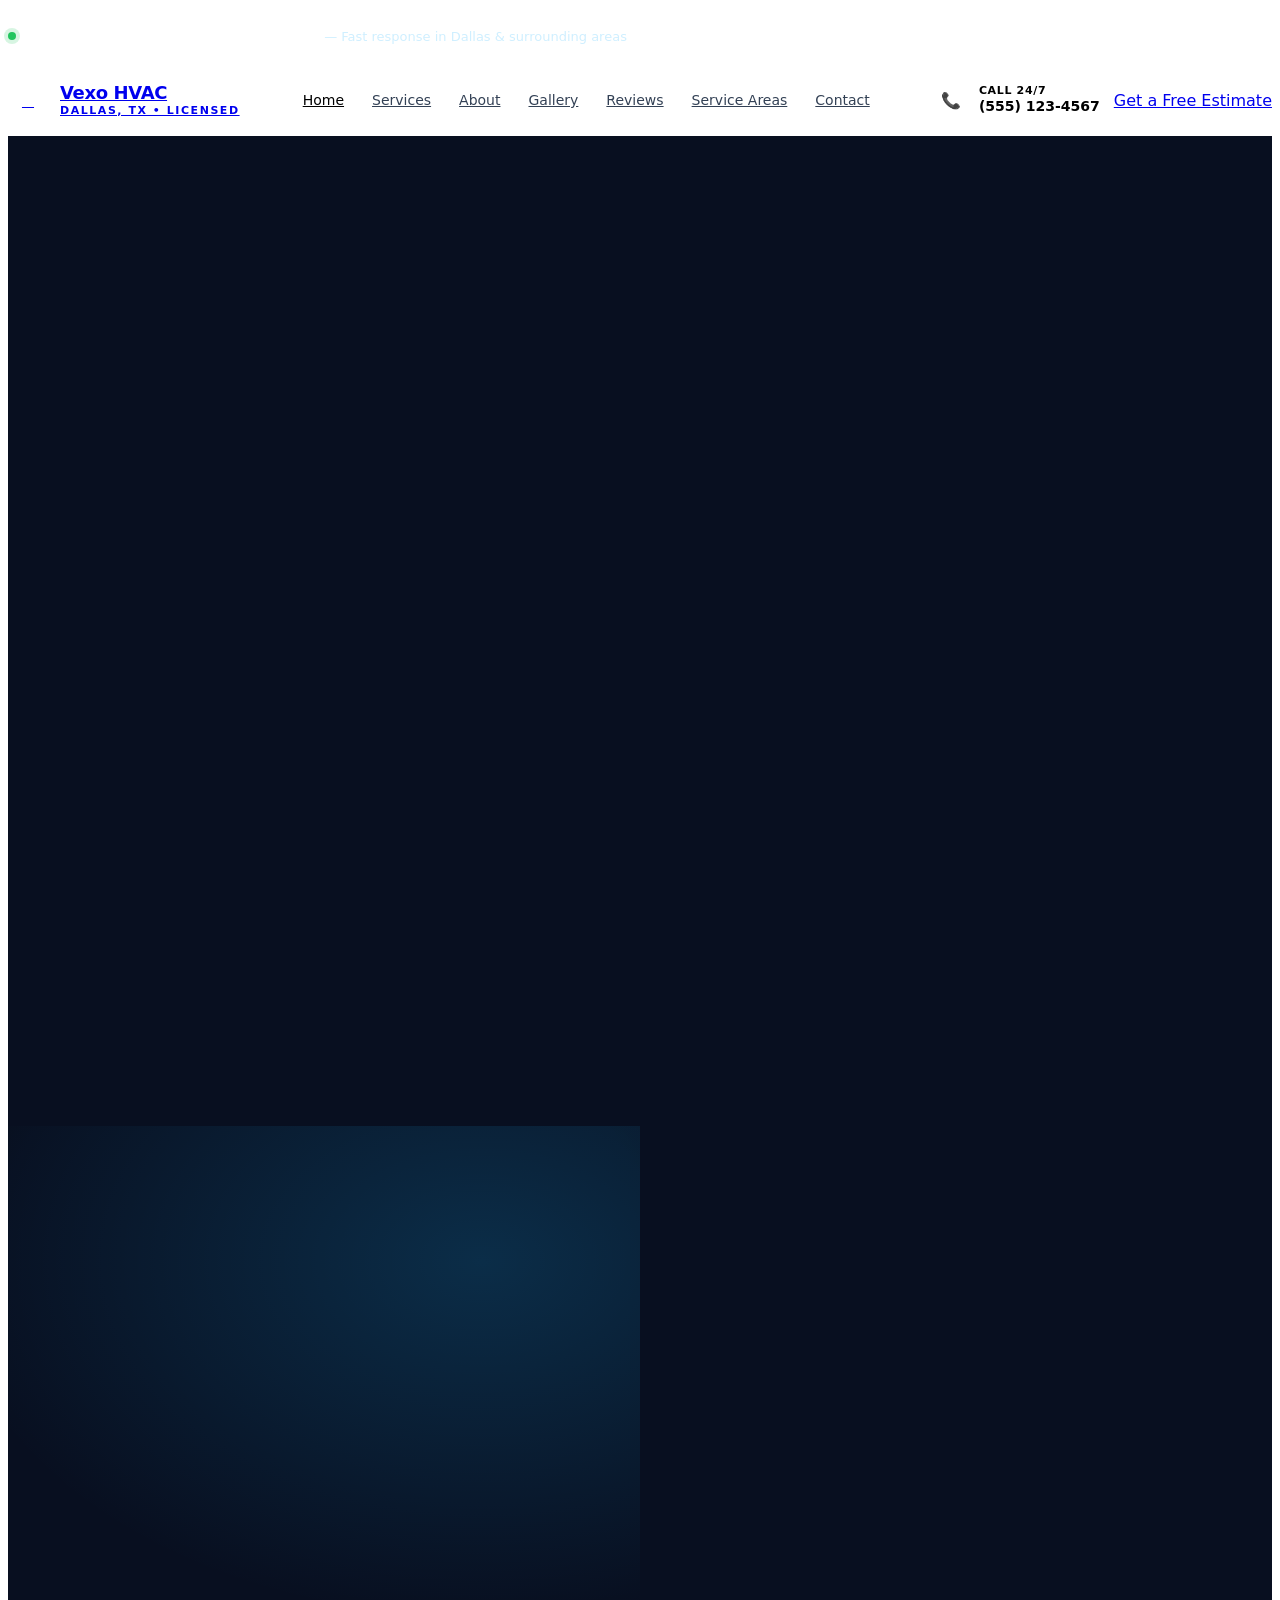
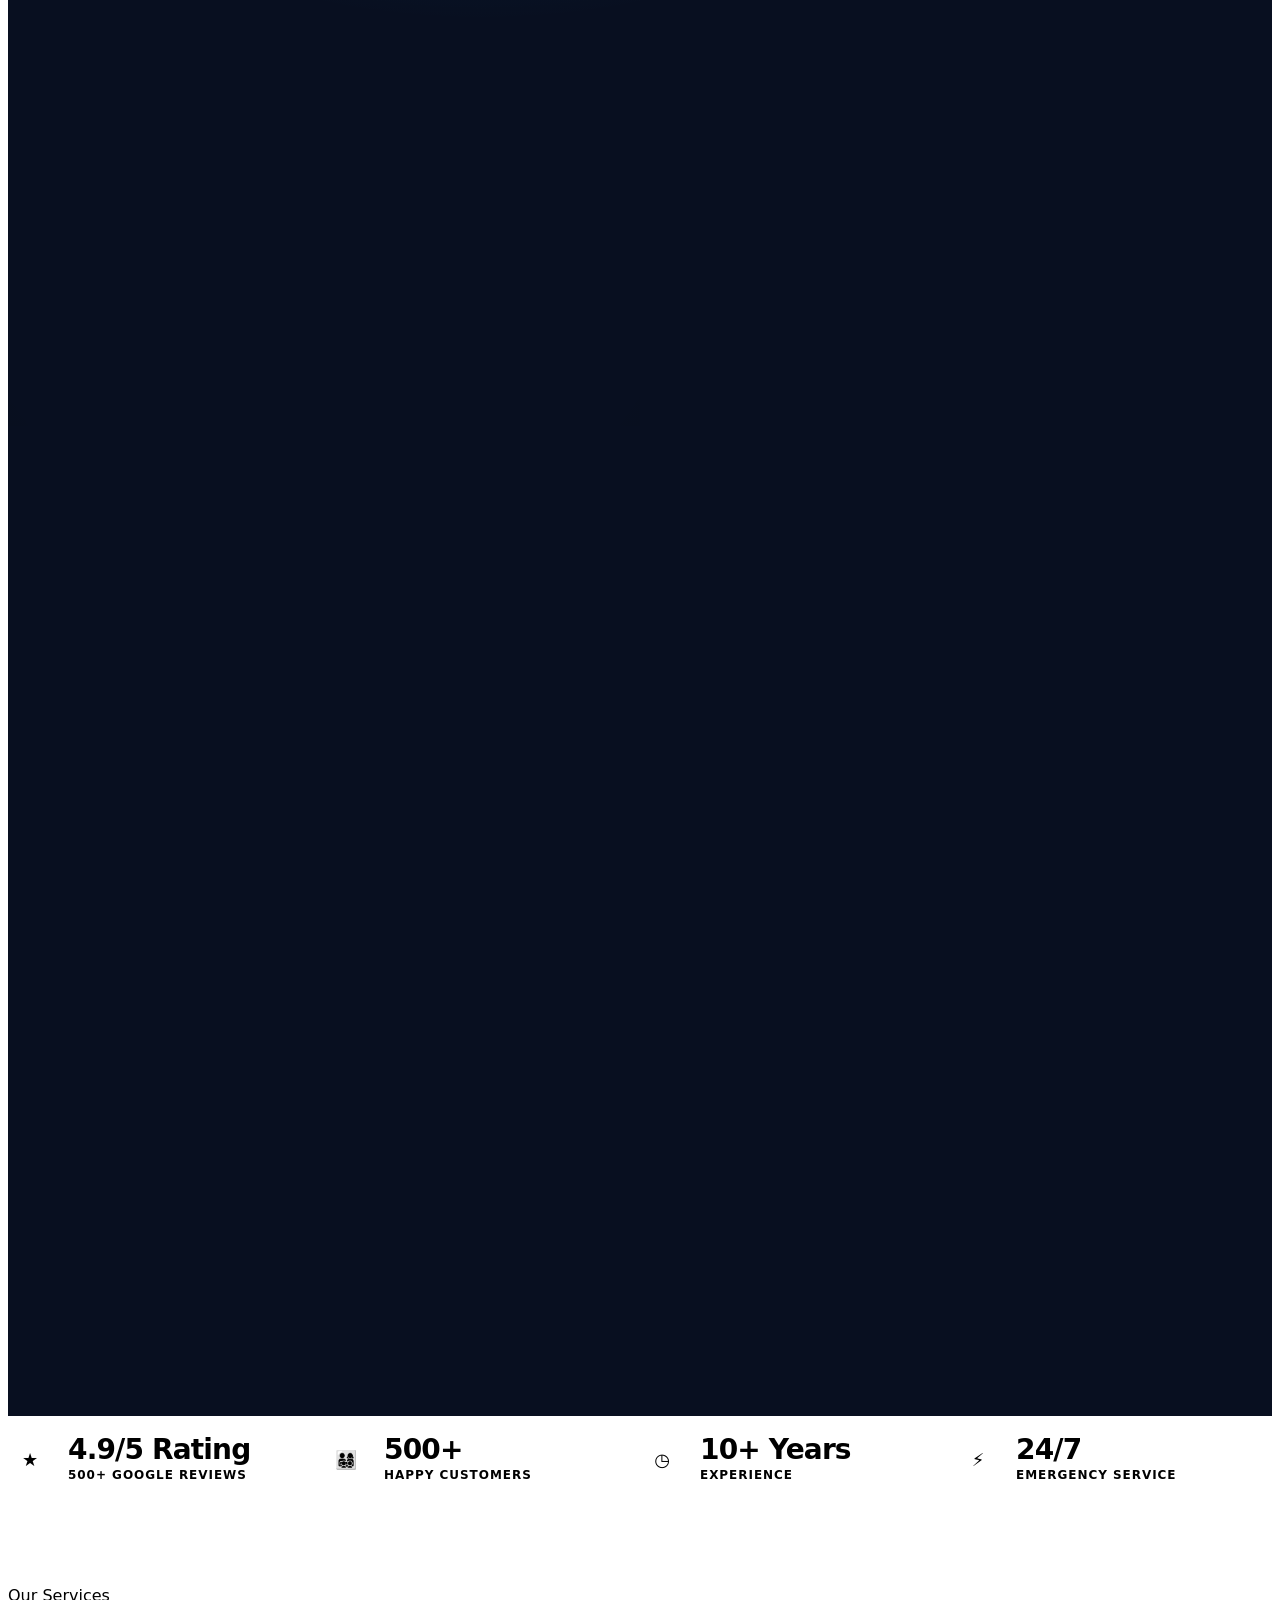
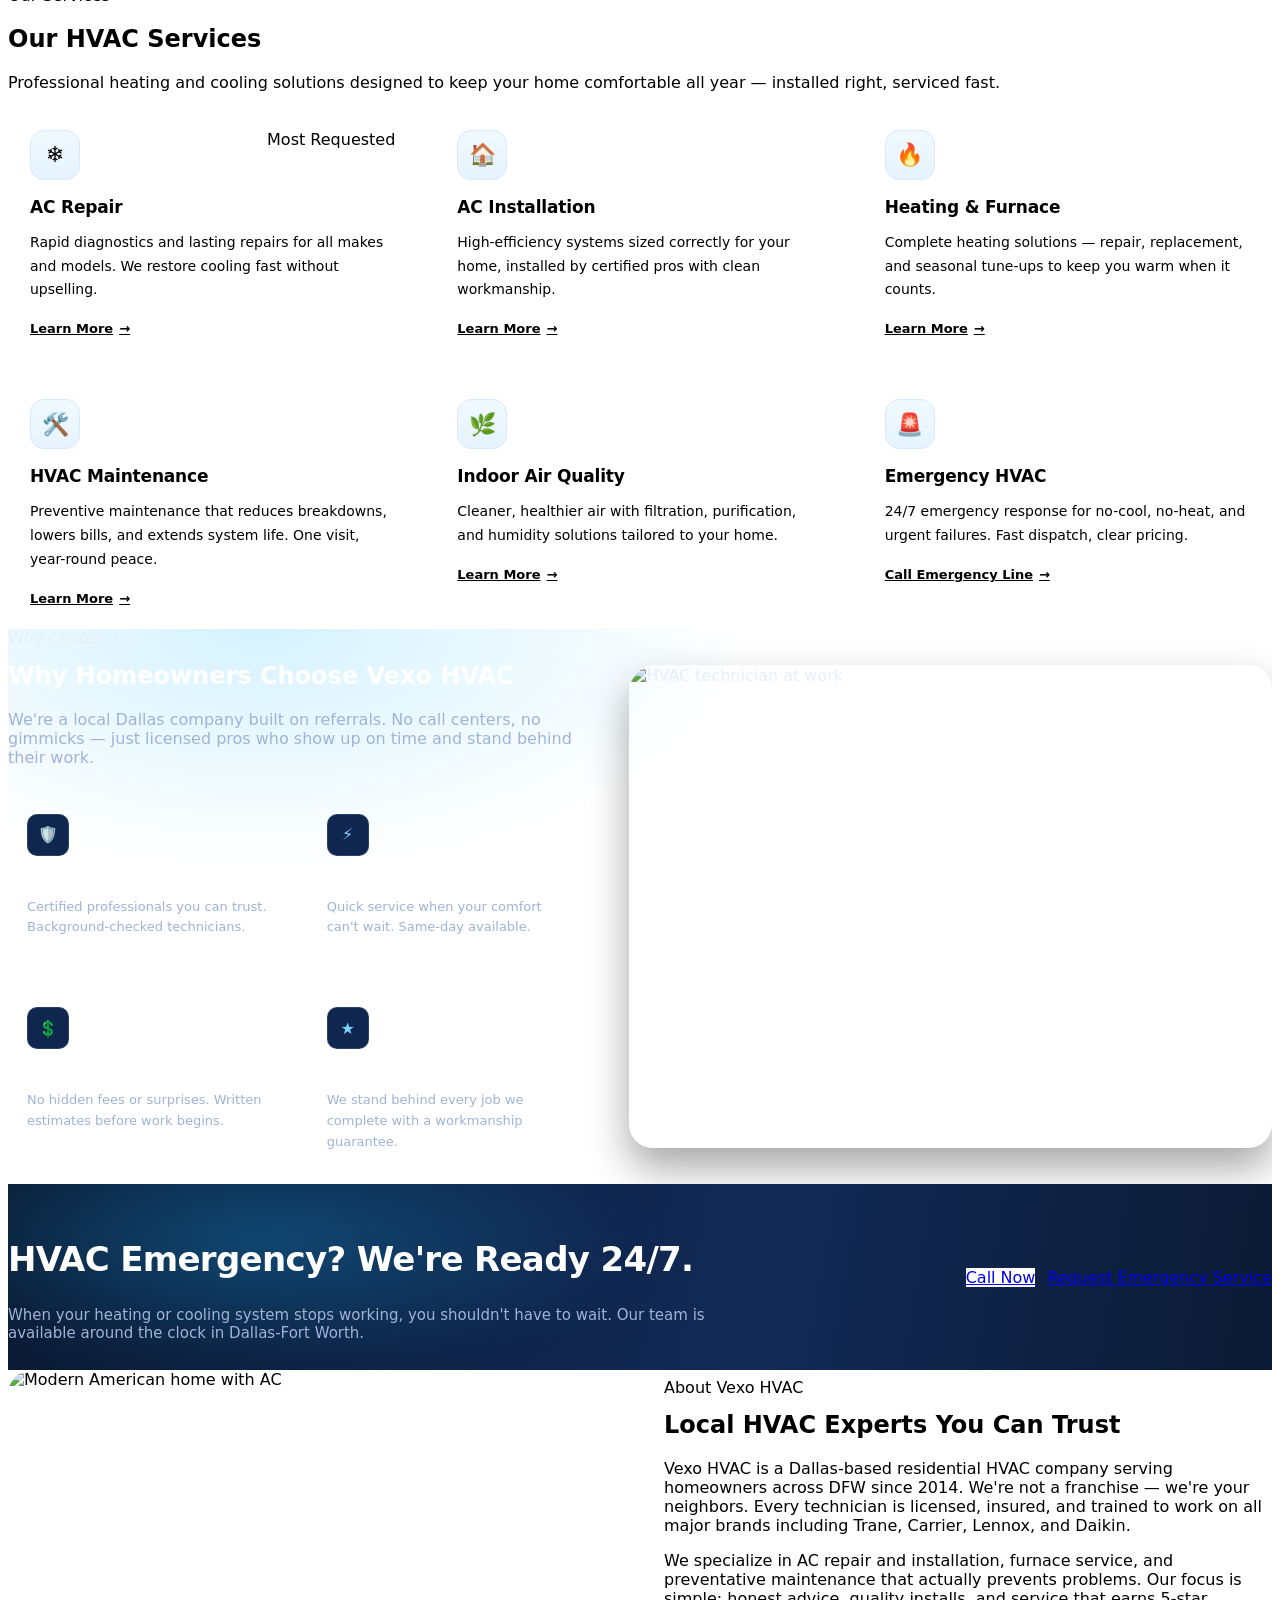
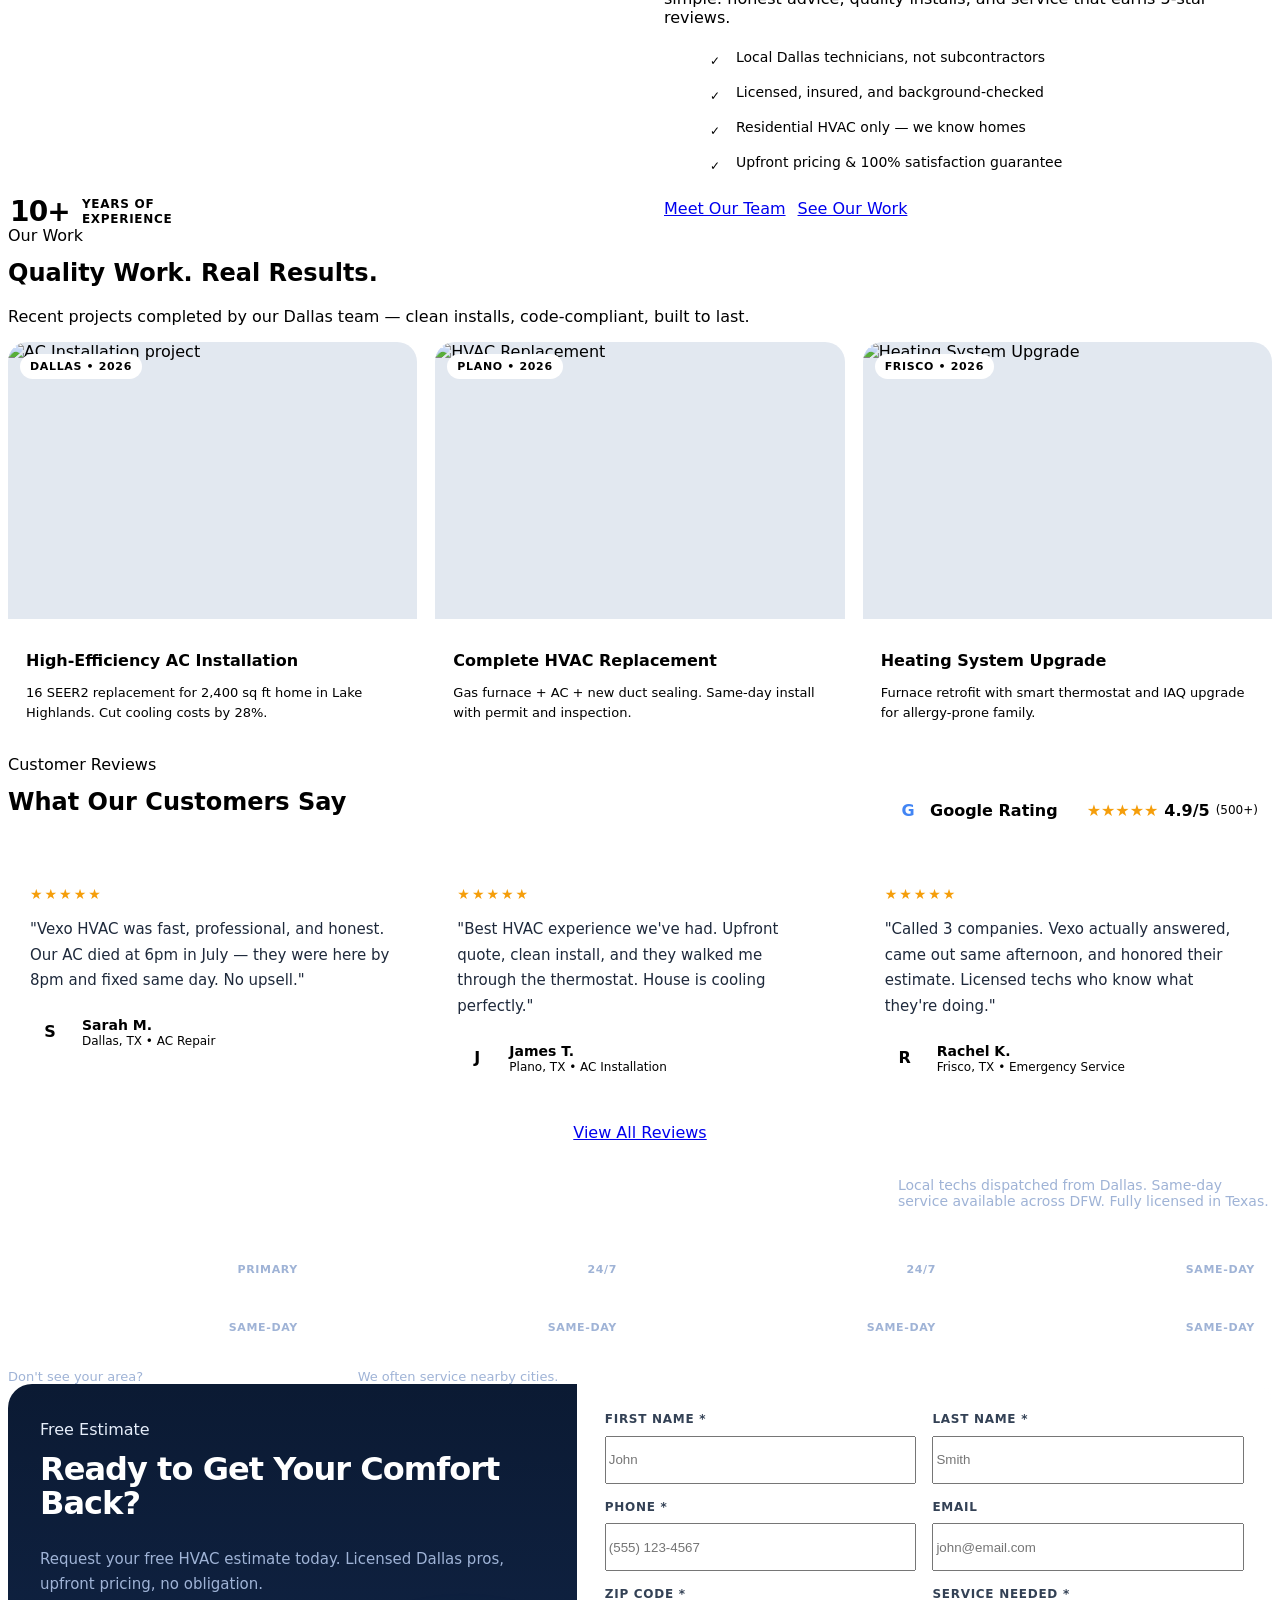
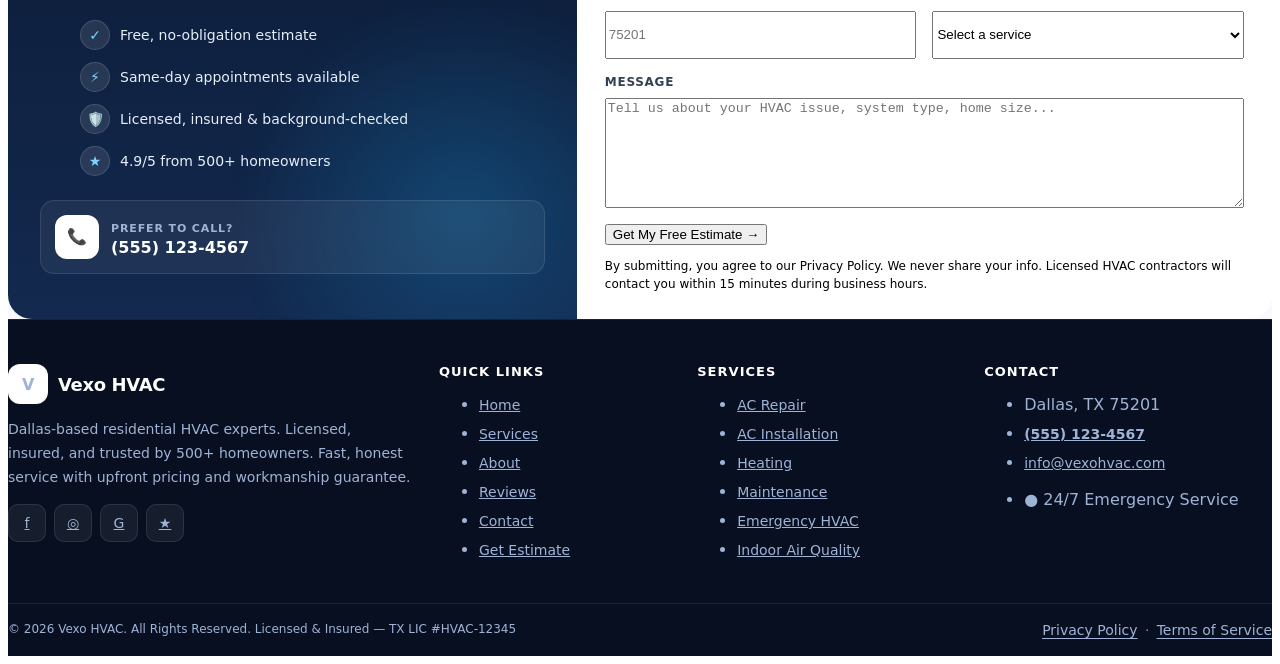
==== commit a7805783: "Implement scroll-scrub video feature in hero section Added styles and scripts for scroll-scrub video" ====
--- a/index.html
+++ b/index.html
@@ -21,6 +21,87 @@
 :where(code, pre, kbd, samp) {
   font-family: "Optimistic Mono", ui-monospace, monospace;
 }
+
+/* ==================================================
+   VEXO HERO - TRUE SCROLL-SCRUB VIDEO
+   The page scroll controls video.currentTime.
+   No autoplay, no parallax, no transform movement.
+================================================== */
+.hero-scrub{
+  position:relative;
+  height:320vh;
+  min-height:320vh;
+  overflow:visible;
+  display:block;
+  padding:0;
+}
+
+.hero-scrub .hero-video-wrap{
+  position:sticky;
+  top:0;
+  width:100%;
+  height:100vh;
+  min-height:100vh;
+  overflow:hidden;
+  z-index:0;
+}
+
+.hero-scrub .hero-video{
+  position:absolute;
+  inset:0;
+  width:100%;
+  height:100%;
+  object-fit:cover;
+  object-position:center center;
+  display:block;
+  transform:none !important;
+  will-change:auto;
+}
+
+.hero-scrub .hero-content-layer{
+  position:sticky;
+  top:0;
+  height:100vh;
+  min-height:100vh;
+  width:100%;
+  z-index:2;
+  display:flex;
+  align-items:center;
+  padding:72px 0 56px;
+  pointer-events:none;
+  opacity:var(--hero-content-progress, 0);
+  transition:opacity .18s linear;
+}
+
+.hero-scrub .hero-content-layer .hero-content{
+  pointer-events:auto;
+}
+
+.hero-scrub .hero-content-layer .hero-reveal{
+  opacity:1;
+  transform:none;
+  transition:none;
+}
+
+.hero-scrub .hero-content-layer .hero-grid-premium{
+  width:100%;
+}
+
+@media (max-width:768px){
+  .hero-scrub{
+    height:300vh;
+    min-height:300vh;
+  }
+  .hero-scrub .hero-video-wrap,
+  .hero-scrub .hero-content-layer{
+    height:100svh;
+    min-height:100svh;
+  }
+  .hero-scrub .hero-content-layer{
+    padding:24px 0;
+  }
+}
+
 </style>
 <meta charset="UTF-8">
 <meta name="viewport" content="width=device-width, initial-scale=1.0">
@@ -388,9 +469,9 @@
 <main>
 
 <!-- HERO - PREMIUM VIDEO FIRST CINEMATIC -->
-<section class="hero" id="home" aria-label="Hero">
+<section class="hero hero-scrub" id="home" aria-label="Hero">
   <div class="hero-video-wrap" aria-hidden="true">
-    <video class="hero-video" autoplay muted loop playsinline preload="auto" poster="https://images.unsplash.com/photo-1621905251189-08b45d6a269e?q=80&w=1169&auto=format&fit=crop">
+    <video class="hero-video" muted playsinline preload="auto" poster="https://images.unsplash.com/photo-1621905251189-08b45d6a269e?q=80&w=1169&auto=format&fit=crop">
       <source src="assets/videos/video.mp4" type="video/mp4">
     </video>
     <div class="hero-video-overlay"></div>
@@ -783,44 +864,10 @@
 
 <script type="module" src="./js/app.js"></script>
 <script>
-// Premium Hero Reveal - static background video, no parallax, no transform
-(function(){
-  const videos = document.querySelectorAll('.hero-video');
-  const reveals = document.querySelectorAll('.hero-reveal');
-  const hero = document.getElementById('home');
-  if(!hero) return;
-
-  // Autoplay guard for mobile - keep autoplay + muted + loop + playsinline
-  videos.forEach(v=>{
-    try{
-      const p = v.play();
-      if(p && typeof p.catch === 'function') p.catch(()=>{});
-    }catch{}
-  });
-
-  const reduceMotion = window.matchMedia('(prefers-reduced-motion: reduce)').matches;
-  if(reduceMotion){
-    reveals.forEach(el=> el.classList.add('is-visible'));
-    return;
-  }
-
-  // IntersectionObserver for premium staggered reveal - text only, video stays static
-  const observer = new IntersectionObserver((entries)=>{
-    entries.forEach(entry=>{
-      if(entry.isIntersecting){
-        entry.target.classList.add('is-visible');
-      }
-    });
-  }, {threshold:0.15, rootMargin:'0px 0px -8% 0px'});
-
-  reveals.forEach(el=> observer.observe(el));
-
-  // Immediate first reveal visible
-  setTimeout(()=>{
-    const first = document.querySelector('.hero-reveal[data-delay="1"]');
-    if(first) first.classList.add('is-visible');
-  }, 200);
-})();
+/*
+  Hero scroll-scrub behavior is implemented in ./js/app.js.
+  The hero video is intentionally NOT autoplayed here.
+*/
 </script>
 <script>(function(){var loc=location.href.replace(/#.*$/,"");var ATTR_NAMES=["data-product-id","data-productid","data-product_id","product-id","productid","product_id","data-source-entity-id","source-entity-id","source_entity_id","data-product","data-metadata","data-meta"];var DATASET_KEYS=["productId","productid","product_id","sourceEntityId","sourceentityid","source_entity_id","product","metadata","meta"];function readProductId(value){if(typeof value!=="string"||value.length===0)return null;if(/^[0-9]{6,}$/.test(value))return value;var match=value.match(/(?:product(?:_|-)?id|source(?:_|-)?entity(?:_|-)?id)["'=:\s]+([0-9]{6,})/i);return match?match[1]:null}function extractProductId(start){for(var node=start;node&&node!==document.body;node=node.parentElement){for(var i=0;i<ATTR_NAMES.length;i++){var attrValue=node.getAttribute&&node.getAttribute(ATTR_NAMES[i]);var attrProductId=readProductId(attrValue);if(attrProductId)return attrProductId}var dataset=node.dataset||null;if(dataset){for(var j=0;j<DATASET_KEYS.length;j++){var dataValue=dataset[DATASET_KEYS[j]];var dataProductId=readProductId(dataValue);if(dataProductId)return dataProductId}}}return null}function isInlineMediaSlotElement(node){return !!(node&&node.getAttribute&&node.getAttribute("data-clippy-inline-media-slot")!==null)}function findInlineMediaSlot(start){for(var node=start;node&&node!==document.body;node=node.parentElement){if(isInlineMediaSlotElement(node))return node}return null}function readInlineMediaUrl(node){if(!node)return null;return node.getAttribute&&((node.getAttribute("data-clippy-inline-media-url")||node.getAttribute("data-url")||node.getAttribute("data_url")))||node.href||null}function stripHash(url){return String(url).replace(/#.*$/,"")}function urlsMatch(a,b){if(!a||!b)return false;try{return stripHash(new URL(a,loc).href)===stripHash(new URL(b,loc).href)}catch(_){return stripHash(a)===stripHash(b)}}function isFirstPartyReelUrl(value){try{var url=new URL(value,loc);if(url.protocol!=="https:")return false;var host=url.hostname.toLowerCase();var supported=host==="instagram.com"||host.endsWith(".instagram.com")||host==="facebook.com"||host.endsWith(".facebook.com");return supported&&/\/reels?\//i.test(url.pathname)}catch(_){return false}}function isInlineMediaUrlClick(node,href){var slot=findInlineMediaSlot(node);if(!slot)return false;var slotUrl=readInlineMediaUrl(slot);if(slotUrl)return urlsMatch(href,slotUrl);return isFirstPartyReelUrl(href)}function findDataHref(start){for(var node=start;node&&node!==document.body;node=node.parentElement){if(node.getAttribute){var href=node.getAttribute("data-href")||node.getAttribute("data-url");if(href)return{href:href,node:node}}}return null}var nativeOpen=window.open;window.open=function(url){if(parent!==window&&typeof url==="string"&&/^https?:\/\//.test(url)){parent.postMessage({type:"ecto:usercontent-link-click",href:url},"*");return null}return nativeOpen?nativeOpen.apply(window,arguments):null};document.addEventListener("click",function(e){var target=e.target instanceof Element?e.target:null;if(!target)return;if(parent===window)return;var a=target.closest?target.closest("a[href]"):null;if(a&&a.href&&/^https?:\/\//.test(a.href)&&a.href.replace(/#.*$/,"")!==loc){if(isInlineMediaUrlClick(a,a.href))return;var productId=extractProductId(target)||extractProductId(a);if(productId){e.preventDefault();parent.postMessage({type:"ecto-artifact-link-click",productId:productId},"*");return}e.preventDefault();parent.postMessage({type:"ecto:usercontent-link-click",href:a.href},"*");return}var dataHref=findDataHref(target);if(dataHref&&/^https?:\/\//.test(dataHref.href)&&dataHref.href.replace(/#.*$/,"")!==loc){if(isInlineMediaUrlClick(dataHref.node,dataHref.href))return;e.preventDefault();parent.postMessage({type:"ecto:usercontent-link-click",href:dataHref.href},"*")}},true)})();</script><script>(function(){var FOCUS_TYPE="ecto:artifact-focus-request";var CLOSE_TYPE="ecto:artifact-close-request";function focusArtifactDocument(){var body=document.body;if(!body)return;try{window.focus();}catch(e){}if(!body.hasAttribute("tabindex"))body.setAttribute("tabindex","-1");try{body.focus({preventScroll:true});}catch(e){try{body.focus();}catch(e2){}}}window.addEventListener("message",function(event){if(event.source!==window.parent)return;var data=event.data;if(!data||typeof data!=="object"||data.type!==FOCUS_TYPE)return;if(document.readyState==="loading"){document.addEventListener("DOMContentLoaded",focusArtifactDocument,{once:true});return;}focusArtifactDocument();});window.addEventListener("keydown",function(event){if(event.key!=="Escape")return;window.setTimeout(function(){if(event.defaultPrevented)return;window.parent.postMessage({type:CLOSE_TYPE},"*");},0);});})();</script></body>
 </html>
--- a/css/main.css
+++ b/css/main.css
@@ -1,533 +1,210 @@
-/* =========================
-   VEXO - MAIN.CSS
-   Global styles, variables, reset, typography
-   ========================= */
-
-:root{
-  /* Brand - extracted from original approved design */
-  --primary:#0B1A33;
-  --primary-2:#13294F;
-  --secondary:#172E5E;
-  --accent:#18B6FF;
-  --accent-2:#0EA5E9;
-  --accent-soft:#E6F7FF;
-
-  --background:#F7F9FC;
-  --surface:#FFFFFF;
-  --surface-2:#F1F5F9;
-
-  --text:#0F172A;
-  --muted:#64748B;
-  --muted-2:#94A3B8;
-
-  --line:#E2E8F0;
-  --line-2:#EEF2F7;
-
-  /* Radius - centralized for reusability */
-  --radius-sm:12px;
-  --radius-md:16px;
-  --radius-lg:20px;
-  --radius-xl:24px;
-  --radius-pill:999px;
-  --radius:var(--radius-lg);
-
-  /* Shadows */
-  --shadow-sm:0 1px 2px rgba(11,26,51,.06), 0 4px 12px rgba(11,26,51,.04);
-  --shadow-md:0 12px 24px rgba(11,26,51,.08), 0 2px 8px rgba(11,26,51,.06);
-  --shadow-lg:0 24px 48px rgba(11,26,51,.12), 0 8px 24px rgba(11,26,51,.08);
-  --shadow:var(--shadow-md);
-
-  /* Layout */
-  --container-width:1240px;
-  --max:var(--container-width);
-
-  /* Transitions */
-  --transition-fast:.18s ease;
-  --transition-normal:.25s ease;
-  --transition-slow:.35s ease;
-}
-
-/* Reset */
-*{margin:0;padding:0;box-sizing:border-box}
-html{scroll-behavior:smooth;-webkit-text-size-adjust:100%}
-body{
-  font-family:'Inter',system-ui,-apple-system,BlinkMacSystemFont,'Segoe UI',sans-serif;
-  background:var(--background);
-  color:var(--text);
-  line-height:1.6;
-  -webkit-font-smoothing:antialiased;
-  text-rendering:optimizeLegibility;
-  overflow-x:hidden;
-}
-img{display:block;max-width:100%;height:auto}
-a{color:inherit;text-decoration:none}
-a:focus-visible, button:focus-visible, input:focus-visible, select:focus-visible, textarea:focus-visible{
-  outline:2px solid var(--accent-2);
-  outline-offset:2px;
-}
-button,input,select,textarea{font:inherit;color:inherit}
-ul,ol{list-style:none}
-button{border:0;background:none;cursor:pointer}
-
-/* Containers */
-.container{width:min(calc(100% - 32px), var(--max));margin-inline:auto}
-
-/* Typography */
-.h2{font-size:clamp(28px,4vw,42px);line-height:1.05;font-weight:800;letter-spacing:-.03em}
-.h3{font-size:22px;line-height:1.2;font-weight:700;letter-spacing:-.02em}
-.p{color:var(--muted);font-size:16px;line-height:1.7}
-.section-title{margin-top:14px}
-
-/* Buttons Base */
-.btn{
-  display:inline-flex;align-items:center;justify-content:center;gap:10px;
-  height:48px;padding:0 22px;border-radius:12px;
-  font-weight:600;font-size:15px;white-space:nowrap;
-  transition:var(--transition-normal);cursor:pointer;border:1px solid transparent;
-  user-select:none;-webkit-tap-highlight-color:transparent;
-}
-.btn-primary{background:var(--accent);color:var(--primary);box-shadow:0 6px 18px rgba(24,182,255,.35)}
-.btn-primary:hover{background:#1AC0FF;transform:translateY(-1px);box-shadow:0 10px 26px rgba(24,182,255,.4)}
-.btn-secondary{background:var(--primary);color:#fff}
-.btn-secondary:hover{background:var(--primary-2);transform:translateY(-1px)}
-.btn-ghost{background:#fff;border-color:var(--line);color:var(--text)}
-.btn-ghost:hover{border-color:var(--text);background:#fff}
-.btn-white{background:#fff;border-color:#fff;color:var(--primary)}
-.btn-sm{height:40px;padding:0 16px;font-size:14px;border-radius:10px}
-.btn-form{height:50px;padding:0 24px}
-
-/* Pills / Eyebrow */
-.eyebrow{
-  display:inline-flex;align-items:center;gap:8px;
-  font-size:11px;font-weight:700;letter-spacing:.12em;text-transform:uppercase;
-  color:var(--accent-2);background:var(--accent-soft);
-  border:1px solid #D6EEFF;padding:6px 12px;border-radius:var(--radius-pill)
-}
-.eyebrow.dark{background:rgba(24,182,255,.12);border-color:rgba(24,182,255,.25);color:#7DD4FF}
-.pill{
-  display:inline-flex;align-items:center;gap:8px;
-  border-radius:999px;padding:6px 12px;font-size:13px;font-weight:600;
-  background:#fff;border:1px solid var(--line)
-}
-.pill-light{background:#fff;border:1px solid var(--line)}
-.pill-muted{background:var(--surface-2);border:1px solid var(--line-2)}
-.pill-dark{background:#0B1A33;color:#fff;border-color:#0B1A33}
-.pill-accent{background:rgba(24,182,255,.15);border:1px solid rgba(24,182,255,.25);color:#7DD4FF}
-
-/* Sections */
-.section{padding:88px 0}
-.section-head{display:flex;align-items:end;justify-content:space-between;gap:24px;flex-wrap:wrap;margin-bottom:36px}
-.section-head p{max-width:52ch}
-
-/* Accessibility - Reduced motion */
-@media (prefers-reduced-motion: reduce){
-  html{scroll-behavior:auto}
-  *,*::before,*::after{animation-duration:.01ms !important;transition-duration:.01ms !important}
-}
-
-/* =========================================================
-   VEXO HERO — SCROLL VIDEO EXPERIENCE
-   Video appears first, content follows after video sequence
-   ========================================================= */
-
-.hero{
-  position:relative;
-  overflow:visible;
-  isolation:isolate;
-  background:var(--background);
-}
-
-/* Hero becomes a vertical experience */
-.hero-grid{
-  position:relative;
-  z-index:2;
-  display:flex;
-  flex-direction:column;
-}
-
-/* =========================================================
-   HERO COPY
-   The text will be controlled by JavaScript later.
-   ========================================================= */
-
-.hero-grid > div:first-child{
-  order:2;
-  position:relative;
-  z-index:3;
-
-  opacity:0;
-  visibility:hidden;
-  transform:translateY(40px);
-
-  transition:
-    opacity .7s ease,
-    transform .8s cubic-bezier(.22,1,.36,1),
-    visibility .7s ease;
-}
-
-/* JS will add this class when the video reaches the end */
-.hero.is-video-complete .hero-grid > div:first-child{
-  opacity:1;
-  visibility:visible;
-  transform:translateY(0);
-}
-
-
-/* =========================================================
-   VIDEO AREA
-   ========================================================= */
-
-.hero-visual{
-  order:1;
-  position:relative;
-  width:100%;
-  z-index:2;
-  isolation:isolate;
-
-  /*
-     Large cinematic area.
-     JavaScript will control the video progress.
-  */
-  min-height:100vh;
-
-  display:flex;
-  align-items:center;
-  justify-content:center;
-}
-
-
-/* Video container */
-.hero-img-wrap{
-  position:relative;
-  width:100%;
-  height:100vh;
-
-  min-height:560px;
-
-  overflow:hidden;
-  isolation:isolate;
-
-  background:var(--primary);
-
-  border-radius:0;
-
-  contain:paint;
-}
-
-
-/* =========================================================
-   VIDEO
-   ========================================================= */
-
-.hero-video{
-  position:absolute;
-  inset:0;
-
-  width:100%;
-  height:100%;
-
-  object-fit:cover;
-  object-position:center center;
-
-  display:block;
-
-  /*
-     IMPORTANT:
-     Do NOT use autoplay parallax transform anymore.
-     JS will control currentTime.
-  */
-  transform:none !important;
-
-  will-change:auto;
-
-  backface-visibility:hidden;
-}
-
-
-/* =========================================================
-   VIDEO OVERLAY
-   ========================================================= */
-
-.hero-img-wrap::before{
-  content:"";
-
-  position:absolute;
-  inset:0;
-
-  background:
-    linear-gradient(
-      180deg,
-      rgba(11,26,51,.08) 0%,
-      rgba(11,26,51,.12) 45%,
-      rgba(11,26,51,.38) 100%
-    );
-
-  z-index:1;
-
-  pointer-events:none;
-}
-
-
-/* Existing overlay */
-.hero-img-wrap::after{
-  z-index:2;
-  pointer-events:none;
-}
-
-
-/* =========================================================
-   FLOATING BADGE
-   ========================================================= */
-
-.hero-visual .float-badge{
-  position:absolute;
-
-  top:32px;
-  left:32px;
-
-  z-index:5;
-
-  opacity:1;
-}
-
-
-/* =========================================================
-   FLOATING RATING CARD
-   ========================================================= */
-
-.hero-visual .float-card{
-  position:absolute;
-
-  left:32px;
-  right:32px;
-  bottom:32px;
-
-  z-index:5;
-
-  /*
-     Keep the card visible while video is playing.
-     We can later decide to reveal it only at the end.
-  */
-}
-
-
-/* =========================================================
-   VIDEO SEQUENCE MODE
-   ========================================================= */
-
-/*
-   While the video is playing:
-   keep the hero copy hidden.
-*/
-
-.hero:not(.is-video-complete) .hero-grid > div:first-child{
-  pointer-events:none;
-}
-
-
-/*
-   After video finishes:
-   content becomes interactive.
-*/
-
-.hero.is-video-complete .hero-grid > div:first-child{
-  pointer-events:auto;
-}
-
-
-/* =========================================================
-   DESKTOP
-   ========================================================= */
-
-@media (min-width:769px){
-
-  .hero-grid{
-    display:flex;
-    flex-direction:column;
-  }
-
-  .hero-visual{
-    width:100%;
-    min-height:100vh;
-  }
-
-  .hero-img-wrap{
-    width:100%;
-    height:100vh;
-    min-height:650px;
-
-    border-radius:0;
-  }
-
-  .hero-grid > div:first-child{
-    padding:100px 0;
-    max-width:850px;
-    margin-inline:auto;
-  }
-}
-
-
-/* =========================================================
-   TABLET
-   ========================================================= */
-
-@media (min-width:769px) and (max-width:1100px){
-
-  .hero-img-wrap{
-    min-height:600px;
-    height:90vh;
-  }
-
-  .hero-grid > div:first-child{
-    padding:80px 24px;
-  }
-}
-
-
-/* =========================================================
-   MOBILE
-   ========================================================= */
-
-@media (max-width:768px){
-
-  .hero{
-    overflow:visible;
-  }
-
-  .hero-grid{
-    display:flex;
-    flex-direction:column;
-    width:100%;
-  }
-
-  /*
-     VIDEO FIRST
-  */
-  .hero-visual{
-    order:1;
-
-    width:100%;
-    min-height:100vh;
-
-    display:block;
-  }
-
-  .hero-img-wrap{
-    width:100%;
-    height:100vh;
-
-    min-height:600px;
-
-    max-height:none;
-
-    border-radius:0;
-
-    overflow:hidden;
-  }
-
-  /*
-     Hero text comes AFTER video
-  */
-  .hero-grid > div:first-child{
-    order:2;
-
-    width:100%;
-
-    padding:70px 18px 80px;
-
-    opacity:0;
-    visibility:hidden;
-
-    transform:translateY(35px);
-  }
-
-  .hero.is-video-complete .hero-grid > div:first-child{
-    opacity:1;
-    visibility:visible;
-    transform:translateY(0);
-  }
-
-
-  /*
-     Mobile video
-  */
-  .hero-video{
-    width:100%;
-    height:100%;
-
-    object-fit:cover;
-    object-position:center center;
-
-    transform:none !important;
-  }
-
-
-  /*
-     Badge positioning
-  */
-  .hero-visual .float-badge{
-    top:28px;
-    left:18px;
-    right:auto;
-
-    z-index:5;
-  }
-
-
-  /*
-     Rating card
-  */
-  .hero-visual .float-card{
-    left:18px;
-    right:18px;
-    bottom:24px;
-
-    z-index:5;
-  }
-}
-
-
-/* =========================================================
-   SMALL MOBILE
-   ========================================================= */
-
-@media (max-width:430px){
-
-  .hero-img-wrap{
-    height:100vh;
-    min-height:560px;
-  }
-
-  .hero-grid > div:first-child{
-    padding:60px 18px 70px;
-  }
-
-  .hero-visual .float-badge{
-    top:20px;
-    left:16px;
-  }
-
-  .hero-visual .float-card{
-    left:16px;
-    right:16px;
-    bottom:18px;
-  }
-}
-
-
-/* =========================================================
-   ACCESSIBILITY
-   ========================================================= */
-
-@media (prefers-reduced-motion:reduce){
-
-  .hero-grid > div:first-child{
-    transition:none;
-    transform:none;
-  }
-
-  .hero-video{
-    transform:none !important;
-    will-change:auto;
-  }
-}
+<!DOCTYPE html><html lang="en" class="optimisticai_d4925249-module__WZtcjq__variable optimisticmono_9b82a078-module__hMSRWa__variable light"><head><meta charSet="utf-8"/><meta name="viewport" content="width=device-width, initial-scale=1"/><link rel="stylesheet" href="/_next/static/chunks/0_n83orcwyk4s.css" data-precedence="next"/><link rel="stylesheet" href="/_next/static/chunks/0-bxp60fb64eq.css" data-precedence="next"/><link rel="stylesheet" href="/_next/static/chunks/42e7h9g2vn8e3.css" data-precedence="next"/><link rel="stylesheet" href="/_next/static/chunks/287l5xq35imjj.css" data-precedence="next"/><link rel="stylesheet" href="/_next/static/chunks/17oghy4n4g9qf.css" data-precedence="next"/><link rel="preload" as="script" fetchPriority="low" href="/_next/static/chunks/2itn9ngb6p3qo.js"/><script src="/_next/static/chunks/3xmn-oucxyz6e.js" async=""></script><script src="/_next/static/chunks/1imdq5pvxjkaa.js" async=""></script><script src="/_next/static/chunks/turbopack-1wx5y4c1v6vra.js" async=""></script><script src="/_next/static/chunks/2iu626gff_4cy.js" async=""></script><script src="/_next/static/chunks/0ki9k916thcjn.js" async=""></script><meta name="next-size-adjust" content=""/><script>(function(){try{var d=document.documentElement,m=window.matchMedia("(prefers-color-scheme: dark)");function a(){var c=d.classList;if(m.matches){c.remove("light");c.add("dark");}else{c.remove("dark");c.add("light");}}a();m.addEventListener("change",a);}catch(e){}})()</script><meta name="sentry-trace" content="f1af26d285a7fcb39c886bd1cd1ce7a8-b5543bc52deffa60-0"/><meta name="baggage" content="sentry-environment=production,sentry-release=5e05b6ac3467c07f731e33bd652571fdd72845d9,sentry-public_key=217336c598020d63d1a44137ff8fdb71,sentry-trace_id=f1af26d285a7fcb39c886bd1cd1ce7a8,sentry-org_id=4509963614355457,sentry-sampled=false,sentry-sample_rand=0.5728406622966632,sentry-sample_rate=0.1"/><script src="/_next/static/chunks/0cz1d0mv5g_q7.js" noModule=""></script></head><body><div hidden=""><!--$--><!--/$--></div><div class="min-h-dvh px-6 pt-8 pb-8 font-mono text-[14px] leading-[1.6]"><pre class="mx-auto flex max-w-[1000px] items-start bg-transparent"><div class="text-text-tertiary border-fill-divider me-4 min-w-[40px] shrink-0 border-e pe-4 text-end select-none" aria-hidden="true"><div>1</div><div>2</div><div>3</div><div>4</div><div>5</div><div>6</div><div>7</div><div>8</div><div>9</div><div>10</div><div>11</div><div>12</div><div>13</div><div>14</div><div>15</div><div>16</div><div>17</div><div>18</div><div>19</div><div>20</div><div>21</div><div>22</div><div>23</div><div>24</div><div>25</div><div>26</div><div>27</div><div>28</div><div>29</div><div>30</div><div>31</div><div>32</div><div>33</div><div>34</div><div>35</div><div>36</div><div>37</div><div>38</div><div>39</div><div>40</div><div>41</div><div>42</div><div>43</div><div>44</div><div>45</div><div>46</div><div>47</div><div>48</div><div>49</div><div>50</div><div>51</div><div>52</div><div>53</div><div>54</div><div>55</div><div>56</div><div>57</div><div>58</div><div>59</div><div>60</div><div>61</div><div>62</div><div>63</div><div>64</div><div>65</div><div>66</div><div>67</div><div>68</div><div>69</div><div>70</div><div>71</div><div>72</div><div>73</div><div>74</div><div>75</div><div>76</div><div>77</div><div>78</div><div>79</div><div>80</div><div>81</div><div>82</div><div>83</div><div>84</div><div>85</div><div>86</div><div>87</div><div>88</div><div>89</div><div>90</div><div>91</div><div>92</div><div>93</div><div>94</div><div>95</div><div>96</div><div>97</div><div>98</div><div>99</div><div>100</div><div>101</div><div>102</div><div>103</div><div>104</div><div>105</div><div>106</div><div>107</div><div>108</div><div>109</div><div>110</div><div>111</div><div>112</div><div>113</div><div>114</div><div>115</div><div>116</div><div>117</div><div>118</div><div>119</div><div>120</div><div>121</div><div>122</div><div>123</div><div>124</div><div>125</div><div>126</div><div>127</div><div>128</div><div>129</div><div>130</div><div>131</div><div>132</div><div>133</div><div>134</div><div>135</div><div>136</div><div>137</div><div>138</div><div>139</div><div>140</div><div>141</div><div>142</div><div>143</div><div>144</div><div>145</div><div>146</div><div>147</div><div>148</div><div>149</div><div>150</div><div>151</div><div>152</div><div>153</div><div>154</div><div>155</div><div>156</div><div>157</div><div>158</div><div>159</div><div>160</div><div>161</div><div>162</div><div>163</div><div>164</div><div>165</div><div>166</div><div>167</div><div>168</div><div>169</div><div>170</div><div>171</div><div>172</div><div>173</div><div>174</div><div>175</div><div>176</div><div>177</div><div>178</div><div>179</div><div>180</div><div>181</div><div>182</div><div>183</div><div>184</div><div>185</div><div>186</div><div>187</div><div>188</div><div>189</div><div>190</div><div>191</div><div>192</div><div>193</div><div>194</div><div>195</div><div>196</div><div>197</div><div>198</div><div>199</div><div>200</div><div>201</div><div>202</div><div>203</div><div>204</div><div>205</div><div>206</div><div>207</div><div>208</div><div>209</div><div>210</div></div><code class="block min-w-0 flex-1 overflow-x-auto whitespace-pre"><pre class="shiki shiki-themes github-light github-dark" style="--shiki-light:#24292e;--shiki-dark:#e1e4e8;--shiki-light-bg:#fff;--shiki-dark-bg:#24292e" tabindex="0"><code><span class="line"><span style="--shiki-light:#6A737D;--shiki-dark:#6A737D">/* =========================</span></span>
+<span class="line"><span style="--shiki-light:#6A737D;--shiki-dark:#6A737D">   VEXO - MAIN.CSS</span></span>
+<span class="line"><span style="--shiki-light:#6A737D;--shiki-dark:#6A737D">   Global styles, variables, reset, typography</span></span>
+<span class="line"><span style="--shiki-light:#6A737D;--shiki-dark:#6A737D">   ========================= */</span></span>
+<span class="line"></span>
+<span class="line"><span style="--shiki-light:#6F42C1;--shiki-dark:#B392F0">:root</span><span style="--shiki-light:#24292E;--shiki-dark:#E1E4E8">{</span></span>
+<span class="line"><span style="--shiki-light:#6A737D;--shiki-dark:#6A737D">  /* Brand - extracted from original approved design */</span></span>
+<span class="line"><span style="--shiki-light:#E36209;--shiki-dark:#FFAB70">  --primary</span><span style="--shiki-light:#24292E;--shiki-dark:#E1E4E8">:</span><span style="--shiki-light:#005CC5;--shiki-dark:#79B8FF">#0B1A33</span><span style="--shiki-light:#24292E;--shiki-dark:#E1E4E8">;</span></span>
+<span class="line"><span style="--shiki-light:#E36209;--shiki-dark:#FFAB70">  --primary-2</span><span style="--shiki-light:#24292E;--shiki-dark:#E1E4E8">:</span><span style="--shiki-light:#005CC5;--shiki-dark:#79B8FF">#13294F</span><span style="--shiki-light:#24292E;--shiki-dark:#E1E4E8">;</span></span>
+<span class="line"><span style="--shiki-light:#E36209;--shiki-dark:#FFAB70">  --secondary</span><span style="--shiki-light:#24292E;--shiki-dark:#E1E4E8">:</span><span style="--shiki-light:#005CC5;--shiki-dark:#79B8FF">#172E5E</span><span style="--shiki-light:#24292E;--shiki-dark:#E1E4E8">;</span></span>
+<span class="line"><span style="--shiki-light:#E36209;--shiki-dark:#FFAB70">  --accent</span><span style="--shiki-light:#24292E;--shiki-dark:#E1E4E8">:</span><span style="--shiki-light:#005CC5;--shiki-dark:#79B8FF">#18B6FF</span><span style="--shiki-light:#24292E;--shiki-dark:#E1E4E8">;</span></span>
+<span class="line"><span style="--shiki-light:#E36209;--shiki-dark:#FFAB70">  --accent-2</span><span style="--shiki-light:#24292E;--shiki-dark:#E1E4E8">:</span><span style="--shiki-light:#005CC5;--shiki-dark:#79B8FF">#0EA5E9</span><span style="--shiki-light:#24292E;--shiki-dark:#E1E4E8">;</span></span>
+<span class="line"><span style="--shiki-light:#E36209;--shiki-dark:#FFAB70">  --accent-soft</span><span style="--shiki-light:#24292E;--shiki-dark:#E1E4E8">:</span><span style="--shiki-light:#005CC5;--shiki-dark:#79B8FF">#E6F7FF</span><span style="--shiki-light:#24292E;--shiki-dark:#E1E4E8">;</span></span>
+<span class="line"></span>
+<span class="line"><span style="--shiki-light:#E36209;--shiki-dark:#FFAB70">  --background</span><span style="--shiki-light:#24292E;--shiki-dark:#E1E4E8">:</span><span style="--shiki-light:#005CC5;--shiki-dark:#79B8FF">#F7F9FC</span><span style="--shiki-light:#24292E;--shiki-dark:#E1E4E8">;</span></span>
+<span class="line"><span style="--shiki-light:#E36209;--shiki-dark:#FFAB70">  --surface</span><span style="--shiki-light:#24292E;--shiki-dark:#E1E4E8">:</span><span style="--shiki-light:#005CC5;--shiki-dark:#79B8FF">#FFFFFF</span><span style="--shiki-light:#24292E;--shiki-dark:#E1E4E8">;</span></span>
+<span class="line"><span style="--shiki-light:#E36209;--shiki-dark:#FFAB70">  --surface-2</span><span style="--shiki-light:#24292E;--shiki-dark:#E1E4E8">:</span><span style="--shiki-light:#005CC5;--shiki-dark:#79B8FF">#F1F5F9</span><span style="--shiki-light:#24292E;--shiki-dark:#E1E4E8">;</span></span>
+<span class="line"></span>
+<span class="line"><span style="--shiki-light:#E36209;--shiki-dark:#FFAB70">  --text</span><span style="--shiki-light:#24292E;--shiki-dark:#E1E4E8">:</span><span style="--shiki-light:#005CC5;--shiki-dark:#79B8FF">#0F172A</span><span style="--shiki-light:#24292E;--shiki-dark:#E1E4E8">;</span></span>
+<span class="line"><span style="--shiki-light:#E36209;--shiki-dark:#FFAB70">  --muted</span><span style="--shiki-light:#24292E;--shiki-dark:#E1E4E8">:</span><span style="--shiki-light:#005CC5;--shiki-dark:#79B8FF">#64748B</span><span style="--shiki-light:#24292E;--shiki-dark:#E1E4E8">;</span></span>
+<span class="line"><span style="--shiki-light:#E36209;--shiki-dark:#FFAB70">  --muted-2</span><span style="--shiki-light:#24292E;--shiki-dark:#E1E4E8">:</span><span style="--shiki-light:#005CC5;--shiki-dark:#79B8FF">#94A3B8</span><span style="--shiki-light:#24292E;--shiki-dark:#E1E4E8">;</span></span>
+<span class="line"></span>
+<span class="line"><span style="--shiki-light:#E36209;--shiki-dark:#FFAB70">  --line</span><span style="--shiki-light:#24292E;--shiki-dark:#E1E4E8">:</span><span style="--shiki-light:#005CC5;--shiki-dark:#79B8FF">#E2E8F0</span><span style="--shiki-light:#24292E;--shiki-dark:#E1E4E8">;</span></span>
+<span class="line"><span style="--shiki-light:#E36209;--shiki-dark:#FFAB70">  --line-2</span><span style="--shiki-light:#24292E;--shiki-dark:#E1E4E8">:</span><span style="--shiki-light:#005CC5;--shiki-dark:#79B8FF">#EEF2F7</span><span style="--shiki-light:#24292E;--shiki-dark:#E1E4E8">;</span></span>
+<span class="line"></span>
+<span class="line"><span style="--shiki-light:#6A737D;--shiki-dark:#6A737D">  /* Radius - centralized for reusability */</span></span>
+<span class="line"><span style="--shiki-light:#E36209;--shiki-dark:#FFAB70">  --radius-sm</span><span style="--shiki-light:#24292E;--shiki-dark:#E1E4E8">:</span><span style="--shiki-light:#005CC5;--shiki-dark:#79B8FF">12</span><span style="--shiki-light:#D73A49;--shiki-dark:#F97583">px</span><span style="--shiki-light:#24292E;--shiki-dark:#E1E4E8">;</span></span>
+<span class="line"><span style="--shiki-light:#E36209;--shiki-dark:#FFAB70">  --radius-md</span><span style="--shiki-light:#24292E;--shiki-dark:#E1E4E8">:</span><span style="--shiki-light:#005CC5;--shiki-dark:#79B8FF">16</span><span style="--shiki-light:#D73A49;--shiki-dark:#F97583">px</span><span style="--shiki-light:#24292E;--shiki-dark:#E1E4E8">;</span></span>
+<span class="line"><span style="--shiki-light:#E36209;--shiki-dark:#FFAB70">  --radius-lg</span><span style="--shiki-light:#24292E;--shiki-dark:#E1E4E8">:</span><span style="--shiki-light:#005CC5;--shiki-dark:#79B8FF">20</span><span style="--shiki-light:#D73A49;--shiki-dark:#F97583">px</span><span style="--shiki-light:#24292E;--shiki-dark:#E1E4E8">;</span></span>
+<span class="line"><span style="--shiki-light:#E36209;--shiki-dark:#FFAB70">  --radius-xl</span><span style="--shiki-light:#24292E;--shiki-dark:#E1E4E8">:</span><span style="--shiki-light:#005CC5;--shiki-dark:#79B8FF">24</span><span style="--shiki-light:#D73A49;--shiki-dark:#F97583">px</span><span style="--shiki-light:#24292E;--shiki-dark:#E1E4E8">;</span></span>
+<span class="line"><span style="--shiki-light:#E36209;--shiki-dark:#FFAB70">  --radius-pill</span><span style="--shiki-light:#24292E;--shiki-dark:#E1E4E8">:</span><span style="--shiki-light:#005CC5;--shiki-dark:#79B8FF">999</span><span style="--shiki-light:#D73A49;--shiki-dark:#F97583">px</span><span style="--shiki-light:#24292E;--shiki-dark:#E1E4E8">;</span></span>
+<span class="line"><span style="--shiki-light:#E36209;--shiki-dark:#FFAB70">  --radius</span><span style="--shiki-light:#24292E;--shiki-dark:#E1E4E8">:</span><span style="--shiki-light:#005CC5;--shiki-dark:#79B8FF">var</span><span style="--shiki-light:#24292E;--shiki-dark:#E1E4E8">(</span><span style="--shiki-light:#E36209;--shiki-dark:#FFAB70">--radius-lg</span><span style="--shiki-light:#24292E;--shiki-dark:#E1E4E8">);</span></span>
+<span class="line"></span>
+<span class="line"><span style="--shiki-light:#6A737D;--shiki-dark:#6A737D">  /* Shadows */</span></span>
+<span class="line"><span style="--shiki-light:#E36209;--shiki-dark:#FFAB70">  --shadow-sm</span><span style="--shiki-light:#24292E;--shiki-dark:#E1E4E8">:</span><span style="--shiki-light:#005CC5;--shiki-dark:#79B8FF">0</span><span style="--shiki-light:#005CC5;--shiki-dark:#79B8FF"> 1</span><span style="--shiki-light:#D73A49;--shiki-dark:#F97583">px</span><span style="--shiki-light:#005CC5;--shiki-dark:#79B8FF"> 2</span><span style="--shiki-light:#D73A49;--shiki-dark:#F97583">px</span><span style="--shiki-light:#005CC5;--shiki-dark:#79B8FF"> rgba</span><span style="--shiki-light:#24292E;--shiki-dark:#E1E4E8">(</span><span style="--shiki-light:#005CC5;--shiki-dark:#79B8FF">11</span><span style="--shiki-light:#24292E;--shiki-dark:#E1E4E8">,</span><span style="--shiki-light:#005CC5;--shiki-dark:#79B8FF">26</span><span style="--shiki-light:#24292E;--shiki-dark:#E1E4E8">,</span><span style="--shiki-light:#005CC5;--shiki-dark:#79B8FF">51</span><span style="--shiki-light:#24292E;--shiki-dark:#E1E4E8">,</span><span style="--shiki-light:#005CC5;--shiki-dark:#79B8FF">.06</span><span style="--shiki-light:#24292E;--shiki-dark:#E1E4E8">), </span><span style="--shiki-light:#005CC5;--shiki-dark:#79B8FF">0</span><span style="--shiki-light:#005CC5;--shiki-dark:#79B8FF"> 4</span><span style="--shiki-light:#D73A49;--shiki-dark:#F97583">px</span><span style="--shiki-light:#005CC5;--shiki-dark:#79B8FF"> 12</span><span style="--shiki-light:#D73A49;--shiki-dark:#F97583">px</span><span style="--shiki-light:#005CC5;--shiki-dark:#79B8FF"> rgba</span><span style="--shiki-light:#24292E;--shiki-dark:#E1E4E8">(</span><span style="--shiki-light:#005CC5;--shiki-dark:#79B8FF">11</span><span style="--shiki-light:#24292E;--shiki-dark:#E1E4E8">,</span><span style="--shiki-light:#005CC5;--shiki-dark:#79B8FF">26</span><span style="--shiki-light:#24292E;--shiki-dark:#E1E4E8">,</span><span style="--shiki-light:#005CC5;--shiki-dark:#79B8FF">51</span><span style="--shiki-light:#24292E;--shiki-dark:#E1E4E8">,</span><span style="--shiki-light:#005CC5;--shiki-dark:#79B8FF">.04</span><span style="--shiki-light:#24292E;--shiki-dark:#E1E4E8">);</span></span>
+<span class="line"><span style="--shiki-light:#E36209;--shiki-dark:#FFAB70">  --shadow-md</span><span style="--shiki-light:#24292E;--shiki-dark:#E1E4E8">:</span><span style="--shiki-light:#005CC5;--shiki-dark:#79B8FF">0</span><span style="--shiki-light:#005CC5;--shiki-dark:#79B8FF"> 12</span><span style="--shiki-light:#D73A49;--shiki-dark:#F97583">px</span><span style="--shiki-light:#005CC5;--shiki-dark:#79B8FF"> 24</span><span style="--shiki-light:#D73A49;--shiki-dark:#F97583">px</span><span style="--shiki-light:#005CC5;--shiki-dark:#79B8FF"> rgba</span><span style="--shiki-light:#24292E;--shiki-dark:#E1E4E8">(</span><span style="--shiki-light:#005CC5;--shiki-dark:#79B8FF">11</span><span style="--shiki-light:#24292E;--shiki-dark:#E1E4E8">,</span><span style="--shiki-light:#005CC5;--shiki-dark:#79B8FF">26</span><span style="--shiki-light:#24292E;--shiki-dark:#E1E4E8">,</span><span style="--shiki-light:#005CC5;--shiki-dark:#79B8FF">51</span><span style="--shiki-light:#24292E;--shiki-dark:#E1E4E8">,</span><span style="--shiki-light:#005CC5;--shiki-dark:#79B8FF">.08</span><span style="--shiki-light:#24292E;--shiki-dark:#E1E4E8">), </span><span style="--shiki-light:#005CC5;--shiki-dark:#79B8FF">0</span><span style="--shiki-light:#005CC5;--shiki-dark:#79B8FF"> 2</span><span style="--shiki-light:#D73A49;--shiki-dark:#F97583">px</span><span style="--shiki-light:#005CC5;--shiki-dark:#79B8FF"> 8</span><span style="--shiki-light:#D73A49;--shiki-dark:#F97583">px</span><span style="--shiki-light:#005CC5;--shiki-dark:#79B8FF"> rgba</span><span style="--shiki-light:#24292E;--shiki-dark:#E1E4E8">(</span><span style="--shiki-light:#005CC5;--shiki-dark:#79B8FF">11</span><span style="--shiki-light:#24292E;--shiki-dark:#E1E4E8">,</span><span style="--shiki-light:#005CC5;--shiki-dark:#79B8FF">26</span><span style="--shiki-light:#24292E;--shiki-dark:#E1E4E8">,</span><span style="--shiki-light:#005CC5;--shiki-dark:#79B8FF">51</span><span style="--shiki-light:#24292E;--shiki-dark:#E1E4E8">,</span><span style="--shiki-light:#005CC5;--shiki-dark:#79B8FF">.06</span><span style="--shiki-light:#24292E;--shiki-dark:#E1E4E8">);</span></span>
+<span class="line"><span style="--shiki-light:#E36209;--shiki-dark:#FFAB70">  --shadow-lg</span><span style="--shiki-light:#24292E;--shiki-dark:#E1E4E8">:</span><span style="--shiki-light:#005CC5;--shiki-dark:#79B8FF">0</span><span style="--shiki-light:#005CC5;--shiki-dark:#79B8FF"> 24</span><span style="--shiki-light:#D73A49;--shiki-dark:#F97583">px</span><span style="--shiki-light:#005CC5;--shiki-dark:#79B8FF"> 48</span><span style="--shiki-light:#D73A49;--shiki-dark:#F97583">px</span><span style="--shiki-light:#005CC5;--shiki-dark:#79B8FF"> rgba</span><span style="--shiki-light:#24292E;--shiki-dark:#E1E4E8">(</span><span style="--shiki-light:#005CC5;--shiki-dark:#79B8FF">11</span><span style="--shiki-light:#24292E;--shiki-dark:#E1E4E8">,</span><span style="--shiki-light:#005CC5;--shiki-dark:#79B8FF">26</span><span style="--shiki-light:#24292E;--shiki-dark:#E1E4E8">,</span><span style="--shiki-light:#005CC5;--shiki-dark:#79B8FF">51</span><span style="--shiki-light:#24292E;--shiki-dark:#E1E4E8">,</span><span style="--shiki-light:#005CC5;--shiki-dark:#79B8FF">.12</span><span style="--shiki-light:#24292E;--shiki-dark:#E1E4E8">), </span><span style="--shiki-light:#005CC5;--shiki-dark:#79B8FF">0</span><span style="--shiki-light:#005CC5;--shiki-dark:#79B8FF"> 8</span><span style="--shiki-light:#D73A49;--shiki-dark:#F97583">px</span><span style="--shiki-light:#005CC5;--shiki-dark:#79B8FF"> 24</span><span style="--shiki-light:#D73A49;--shiki-dark:#F97583">px</span><span style="--shiki-light:#005CC5;--shiki-dark:#79B8FF"> rgba</span><span style="--shiki-light:#24292E;--shiki-dark:#E1E4E8">(</span><span style="--shiki-light:#005CC5;--shiki-dark:#79B8FF">11</span><span style="--shiki-light:#24292E;--shiki-dark:#E1E4E8">,</span><span style="--shiki-light:#005CC5;--shiki-dark:#79B8FF">26</span><span style="--shiki-light:#24292E;--shiki-dark:#E1E4E8">,</span><span style="--shiki-light:#005CC5;--shiki-dark:#79B8FF">51</span><span style="--shiki-light:#24292E;--shiki-dark:#E1E4E8">,</span><span style="--shiki-light:#005CC5;--shiki-dark:#79B8FF">.08</span><span style="--shiki-light:#24292E;--shiki-dark:#E1E4E8">);</span></span>
+<span class="line"><span style="--shiki-light:#E36209;--shiki-dark:#FFAB70">  --shadow</span><span style="--shiki-light:#24292E;--shiki-dark:#E1E4E8">:</span><span style="--shiki-light:#005CC5;--shiki-dark:#79B8FF">var</span><span style="--shiki-light:#24292E;--shiki-dark:#E1E4E8">(</span><span style="--shiki-light:#E36209;--shiki-dark:#FFAB70">--shadow-md</span><span style="--shiki-light:#24292E;--shiki-dark:#E1E4E8">);</span></span>
+<span class="line"></span>
+<span class="line"><span style="--shiki-light:#6A737D;--shiki-dark:#6A737D">  /* Layout */</span></span>
+<span class="line"><span style="--shiki-light:#E36209;--shiki-dark:#FFAB70">  --container-width</span><span style="--shiki-light:#24292E;--shiki-dark:#E1E4E8">:</span><span style="--shiki-light:#005CC5;--shiki-dark:#79B8FF">1240</span><span style="--shiki-light:#D73A49;--shiki-dark:#F97583">px</span><span style="--shiki-light:#24292E;--shiki-dark:#E1E4E8">;</span></span>
+<span class="line"><span style="--shiki-light:#E36209;--shiki-dark:#FFAB70">  --max</span><span style="--shiki-light:#24292E;--shiki-dark:#E1E4E8">:</span><span style="--shiki-light:#005CC5;--shiki-dark:#79B8FF">var</span><span style="--shiki-light:#24292E;--shiki-dark:#E1E4E8">(</span><span style="--shiki-light:#E36209;--shiki-dark:#FFAB70">--container-width</span><span style="--shiki-light:#24292E;--shiki-dark:#E1E4E8">);</span></span>
+<span class="line"></span>
+<span class="line"><span style="--shiki-light:#6A737D;--shiki-dark:#6A737D">  /* Transitions */</span></span>
+<span class="line"><span style="--shiki-light:#E36209;--shiki-dark:#FFAB70">  --transition-fast</span><span style="--shiki-light:#24292E;--shiki-dark:#E1E4E8">:</span><span style="--shiki-light:#005CC5;--shiki-dark:#79B8FF">.18</span><span style="--shiki-light:#D73A49;--shiki-dark:#F97583">s</span><span style="--shiki-light:#005CC5;--shiki-dark:#79B8FF"> ease</span><span style="--shiki-light:#24292E;--shiki-dark:#E1E4E8">;</span></span>
+<span class="line"><span style="--shiki-light:#E36209;--shiki-dark:#FFAB70">  --transition-normal</span><span style="--shiki-light:#24292E;--shiki-dark:#E1E4E8">:</span><span style="--shiki-light:#005CC5;--shiki-dark:#79B8FF">.25</span><span style="--shiki-light:#D73A49;--shiki-dark:#F97583">s</span><span style="--shiki-light:#005CC5;--shiki-dark:#79B8FF"> ease</span><span style="--shiki-light:#24292E;--shiki-dark:#E1E4E8">;</span></span>
+<span class="line"><span style="--shiki-light:#E36209;--shiki-dark:#FFAB70">  --transition-slow</span><span style="--shiki-light:#24292E;--shiki-dark:#E1E4E8">:</span><span style="--shiki-light:#005CC5;--shiki-dark:#79B8FF">.35</span><span style="--shiki-light:#D73A49;--shiki-dark:#F97583">s</span><span style="--shiki-light:#005CC5;--shiki-dark:#79B8FF"> ease</span><span style="--shiki-light:#24292E;--shiki-dark:#E1E4E8">;</span></span>
+<span class="line"><span style="--shiki-light:#24292E;--shiki-dark:#E1E4E8">}</span></span>
+<span class="line"></span>
+<span class="line"><span style="--shiki-light:#6A737D;--shiki-dark:#6A737D">/* Reset */</span></span>
+<span class="line"><span style="--shiki-light:#22863A;--shiki-dark:#85E89D">*</span><span style="--shiki-light:#24292E;--shiki-dark:#E1E4E8">{</span><span style="--shiki-light:#005CC5;--shiki-dark:#79B8FF">margin</span><span style="--shiki-light:#24292E;--shiki-dark:#E1E4E8">:</span><span style="--shiki-light:#005CC5;--shiki-dark:#79B8FF">0</span><span style="--shiki-light:#24292E;--shiki-dark:#E1E4E8">;</span><span style="--shiki-light:#005CC5;--shiki-dark:#79B8FF">padding</span><span style="--shiki-light:#24292E;--shiki-dark:#E1E4E8">:</span><span style="--shiki-light:#005CC5;--shiki-dark:#79B8FF">0</span><span style="--shiki-light:#24292E;--shiki-dark:#E1E4E8">;</span><span style="--shiki-light:#005CC5;--shiki-dark:#79B8FF">box-sizing</span><span style="--shiki-light:#24292E;--shiki-dark:#E1E4E8">:</span><span style="--shiki-light:#005CC5;--shiki-dark:#79B8FF">border-box</span><span style="--shiki-light:#24292E;--shiki-dark:#E1E4E8">}</span></span>
+<span class="line"><span style="--shiki-light:#22863A;--shiki-dark:#85E89D">html</span><span style="--shiki-light:#24292E;--shiki-dark:#E1E4E8">{</span><span style="--shiki-light:#005CC5;--shiki-dark:#79B8FF">scroll-behavior</span><span style="--shiki-light:#24292E;--shiki-dark:#E1E4E8">:</span><span style="--shiki-light:#005CC5;--shiki-dark:#79B8FF">smooth</span><span style="--shiki-light:#24292E;--shiki-dark:#E1E4E8">;</span><span style="--shiki-light:#005CC5;--shiki-dark:#79B8FF">-webkit-text-size-adjust</span><span style="--shiki-light:#24292E;--shiki-dark:#E1E4E8">:</span><span style="--shiki-light:#005CC5;--shiki-dark:#79B8FF">100</span><span style="--shiki-light:#D73A49;--shiki-dark:#F97583">%</span><span style="--shiki-light:#24292E;--shiki-dark:#E1E4E8">}</span></span>
+<span class="line"><span style="--shiki-light:#22863A;--shiki-dark:#85E89D">body</span><span style="--shiki-light:#24292E;--shiki-dark:#E1E4E8">{</span></span>
+<span class="line"><span style="--shiki-light:#005CC5;--shiki-dark:#79B8FF">  font-family</span><span style="--shiki-light:#24292E;--shiki-dark:#E1E4E8">:</span><span style="--shiki-light:#032F62;--shiki-dark:#9ECBFF">'Inter'</span><span style="--shiki-light:#24292E;--shiki-dark:#E1E4E8">,</span><span style="--shiki-light:#005CC5;--shiki-dark:#79B8FF">system-ui</span><span style="--shiki-light:#24292E;--shiki-dark:#E1E4E8">,</span><span style="--shiki-light:#005CC5;--shiki-dark:#79B8FF">-apple-system</span><span style="--shiki-light:#24292E;--shiki-dark:#E1E4E8">,BlinkMacSystemFont,</span><span style="--shiki-light:#032F62;--shiki-dark:#9ECBFF">'Segoe UI'</span><span style="--shiki-light:#24292E;--shiki-dark:#E1E4E8">,</span><span style="--shiki-light:#005CC5;--shiki-dark:#79B8FF">sans-serif</span><span style="--shiki-light:#24292E;--shiki-dark:#E1E4E8">;</span></span>
+<span class="line"><span style="--shiki-light:#005CC5;--shiki-dark:#79B8FF">  background</span><span style="--shiki-light:#24292E;--shiki-dark:#E1E4E8">:</span><span style="--shiki-light:#005CC5;--shiki-dark:#79B8FF">var</span><span style="--shiki-light:#24292E;--shiki-dark:#E1E4E8">(</span><span style="--shiki-light:#E36209;--shiki-dark:#FFAB70">--background</span><span style="--shiki-light:#24292E;--shiki-dark:#E1E4E8">);</span></span>
+<span class="line"><span style="--shiki-light:#005CC5;--shiki-dark:#79B8FF">  color</span><span style="--shiki-light:#24292E;--shiki-dark:#E1E4E8">:</span><span style="--shiki-light:#005CC5;--shiki-dark:#79B8FF">var</span><span style="--shiki-light:#24292E;--shiki-dark:#E1E4E8">(</span><span style="--shiki-light:#E36209;--shiki-dark:#FFAB70">--text</span><span style="--shiki-light:#24292E;--shiki-dark:#E1E4E8">);</span></span>
+<span class="line"><span style="--shiki-light:#005CC5;--shiki-dark:#79B8FF">  line-height</span><span style="--shiki-light:#24292E;--shiki-dark:#E1E4E8">:</span><span style="--shiki-light:#005CC5;--shiki-dark:#79B8FF">1.6</span><span style="--shiki-light:#24292E;--shiki-dark:#E1E4E8">;</span></span>
+<span class="line"><span style="--shiki-light:#005CC5;--shiki-dark:#79B8FF">  -webkit-font-smoothing</span><span style="--shiki-light:#24292E;--shiki-dark:#E1E4E8">:</span><span style="--shiki-light:#005CC5;--shiki-dark:#79B8FF">antialiased</span><span style="--shiki-light:#24292E;--shiki-dark:#E1E4E8">;</span></span>
+<span class="line"><span style="--shiki-light:#005CC5;--shiki-dark:#79B8FF">  text-rendering</span><span style="--shiki-light:#24292E;--shiki-dark:#E1E4E8">:</span><span style="--shiki-light:#005CC5;--shiki-dark:#79B8FF">optimizeLegibility</span><span style="--shiki-light:#24292E;--shiki-dark:#E1E4E8">;</span></span>
+<span class="line"><span style="--shiki-light:#005CC5;--shiki-dark:#79B8FF">  overflow-x</span><span style="--shiki-light:#24292E;--shiki-dark:#E1E4E8">:</span><span style="--shiki-light:#005CC5;--shiki-dark:#79B8FF">hidden</span><span style="--shiki-light:#24292E;--shiki-dark:#E1E4E8">;</span></span>
+<span class="line"><span style="--shiki-light:#24292E;--shiki-dark:#E1E4E8">}</span></span>
+<span class="line"><span style="--shiki-light:#22863A;--shiki-dark:#85E89D">img</span><span style="--shiki-light:#24292E;--shiki-dark:#E1E4E8">{</span><span style="--shiki-light:#005CC5;--shiki-dark:#79B8FF">display</span><span style="--shiki-light:#24292E;--shiki-dark:#E1E4E8">:</span><span style="--shiki-light:#005CC5;--shiki-dark:#79B8FF">block</span><span style="--shiki-light:#24292E;--shiki-dark:#E1E4E8">;</span><span style="--shiki-light:#005CC5;--shiki-dark:#79B8FF">max-width</span><span style="--shiki-light:#24292E;--shiki-dark:#E1E4E8">:</span><span style="--shiki-light:#005CC5;--shiki-dark:#79B8FF">100</span><span style="--shiki-light:#D73A49;--shiki-dark:#F97583">%</span><span style="--shiki-light:#24292E;--shiki-dark:#E1E4E8">;</span><span style="--shiki-light:#005CC5;--shiki-dark:#79B8FF">height</span><span style="--shiki-light:#24292E;--shiki-dark:#E1E4E8">:</span><span style="--shiki-light:#005CC5;--shiki-dark:#79B8FF">auto</span><span style="--shiki-light:#24292E;--shiki-dark:#E1E4E8">}</span></span>
+<span class="line"><span style="--shiki-light:#22863A;--shiki-dark:#85E89D">a</span><span style="--shiki-light:#24292E;--shiki-dark:#E1E4E8">{</span><span style="--shiki-light:#005CC5;--shiki-dark:#79B8FF">color</span><span style="--shiki-light:#24292E;--shiki-dark:#E1E4E8">:</span><span style="--shiki-light:#005CC5;--shiki-dark:#79B8FF">inherit</span><span style="--shiki-light:#24292E;--shiki-dark:#E1E4E8">;</span><span style="--shiki-light:#005CC5;--shiki-dark:#79B8FF">text-decoration</span><span style="--shiki-light:#24292E;--shiki-dark:#E1E4E8">:</span><span style="--shiki-light:#005CC5;--shiki-dark:#79B8FF">none</span><span style="--shiki-light:#24292E;--shiki-dark:#E1E4E8">}</span></span>
+<span class="line"><span style="--shiki-light:#22863A;--shiki-dark:#85E89D">a</span><span style="--shiki-light:#6F42C1;--shiki-dark:#B392F0">:focus-visible</span><span style="--shiki-light:#24292E;--shiki-dark:#E1E4E8">, </span><span style="--shiki-light:#22863A;--shiki-dark:#85E89D">button</span><span style="--shiki-light:#6F42C1;--shiki-dark:#B392F0">:focus-visible</span><span style="--shiki-light:#24292E;--shiki-dark:#E1E4E8">, </span><span style="--shiki-light:#22863A;--shiki-dark:#85E89D">input</span><span style="--shiki-light:#6F42C1;--shiki-dark:#B392F0">:focus-visible</span><span style="--shiki-light:#24292E;--shiki-dark:#E1E4E8">, </span><span style="--shiki-light:#22863A;--shiki-dark:#85E89D">select</span><span style="--shiki-light:#6F42C1;--shiki-dark:#B392F0">:focus-visible</span><span style="--shiki-light:#24292E;--shiki-dark:#E1E4E8">, </span><span style="--shiki-light:#22863A;--shiki-dark:#85E89D">textarea</span><span style="--shiki-light:#6F42C1;--shiki-dark:#B392F0">:focus-visible</span><span style="--shiki-light:#24292E;--shiki-dark:#E1E4E8">{</span></span>
+<span class="line"><span style="--shiki-light:#005CC5;--shiki-dark:#79B8FF">  outline</span><span style="--shiki-light:#24292E;--shiki-dark:#E1E4E8">:</span><span style="--shiki-light:#005CC5;--shiki-dark:#79B8FF">2</span><span style="--shiki-light:#D73A49;--shiki-dark:#F97583">px</span><span style="--shiki-light:#005CC5;--shiki-dark:#79B8FF"> solid</span><span style="--shiki-light:#005CC5;--shiki-dark:#79B8FF"> var</span><span style="--shiki-light:#24292E;--shiki-dark:#E1E4E8">(</span><span style="--shiki-light:#E36209;--shiki-dark:#FFAB70">--accent-2</span><span style="--shiki-light:#24292E;--shiki-dark:#E1E4E8">);</span></span>
+<span class="line"><span style="--shiki-light:#005CC5;--shiki-dark:#79B8FF">  outline-offset</span><span style="--shiki-light:#24292E;--shiki-dark:#E1E4E8">:</span><span style="--shiki-light:#005CC5;--shiki-dark:#79B8FF">2</span><span style="--shiki-light:#D73A49;--shiki-dark:#F97583">px</span><span style="--shiki-light:#24292E;--shiki-dark:#E1E4E8">;</span></span>
+<span class="line"><span style="--shiki-light:#24292E;--shiki-dark:#E1E4E8">}</span></span>
+<span class="line"><span style="--shiki-light:#22863A;--shiki-dark:#85E89D">button</span><span style="--shiki-light:#24292E;--shiki-dark:#E1E4E8">,</span><span style="--shiki-light:#22863A;--shiki-dark:#85E89D">input</span><span style="--shiki-light:#24292E;--shiki-dark:#E1E4E8">,</span><span style="--shiki-light:#22863A;--shiki-dark:#85E89D">select</span><span style="--shiki-light:#24292E;--shiki-dark:#E1E4E8">,</span><span style="--shiki-light:#22863A;--shiki-dark:#85E89D">textarea</span><span style="--shiki-light:#24292E;--shiki-dark:#E1E4E8">{</span><span style="--shiki-light:#005CC5;--shiki-dark:#79B8FF">font</span><span style="--shiki-light:#24292E;--shiki-dark:#E1E4E8">:</span><span style="--shiki-light:#005CC5;--shiki-dark:#79B8FF">inherit</span><span style="--shiki-light:#24292E;--shiki-dark:#E1E4E8">;</span><span style="--shiki-light:#005CC5;--shiki-dark:#79B8FF">color</span><span style="--shiki-light:#24292E;--shiki-dark:#E1E4E8">:</span><span style="--shiki-light:#005CC5;--shiki-dark:#79B8FF">inherit</span><span style="--shiki-light:#24292E;--shiki-dark:#E1E4E8">}</span></span>
+<span class="line"><span style="--shiki-light:#22863A;--shiki-dark:#85E89D">ul</span><span style="--shiki-light:#24292E;--shiki-dark:#E1E4E8">,</span><span style="--shiki-light:#22863A;--shiki-dark:#85E89D">ol</span><span style="--shiki-light:#24292E;--shiki-dark:#E1E4E8">{</span><span style="--shiki-light:#005CC5;--shiki-dark:#79B8FF">list-style</span><span style="--shiki-light:#24292E;--shiki-dark:#E1E4E8">:</span><span style="--shiki-light:#005CC5;--shiki-dark:#79B8FF">none</span><span style="--shiki-light:#24292E;--shiki-dark:#E1E4E8">}</span></span>
+<span class="line"><span style="--shiki-light:#22863A;--shiki-dark:#85E89D">button</span><span style="--shiki-light:#24292E;--shiki-dark:#E1E4E8">{</span><span style="--shiki-light:#005CC5;--shiki-dark:#79B8FF">border</span><span style="--shiki-light:#24292E;--shiki-dark:#E1E4E8">:</span><span style="--shiki-light:#005CC5;--shiki-dark:#79B8FF">0</span><span style="--shiki-light:#24292E;--shiki-dark:#E1E4E8">;</span><span style="--shiki-light:#005CC5;--shiki-dark:#79B8FF">background</span><span style="--shiki-light:#24292E;--shiki-dark:#E1E4E8">:</span><span style="--shiki-light:#005CC5;--shiki-dark:#79B8FF">none</span><span style="--shiki-light:#24292E;--shiki-dark:#E1E4E8">;</span><span style="--shiki-light:#005CC5;--shiki-dark:#79B8FF">cursor</span><span style="--shiki-light:#24292E;--shiki-dark:#E1E4E8">:</span><span style="--shiki-light:#005CC5;--shiki-dark:#79B8FF">pointer</span><span style="--shiki-light:#24292E;--shiki-dark:#E1E4E8">}</span></span>
+<span class="line"></span>
+<span class="line"><span style="--shiki-light:#6A737D;--shiki-dark:#6A737D">/* Containers */</span></span>
+<span class="line"><span style="--shiki-light:#6F42C1;--shiki-dark:#B392F0">.container</span><span style="--shiki-light:#24292E;--shiki-dark:#E1E4E8">{</span><span style="--shiki-light:#005CC5;--shiki-dark:#79B8FF">width</span><span style="--shiki-light:#24292E;--shiki-dark:#E1E4E8">:</span><span style="--shiki-light:#005CC5;--shiki-dark:#79B8FF">min</span><span style="--shiki-light:#24292E;--shiki-dark:#E1E4E8">(</span><span style="--shiki-light:#005CC5;--shiki-dark:#79B8FF">calc</span><span style="--shiki-light:#24292E;--shiki-dark:#E1E4E8">(</span><span style="--shiki-light:#005CC5;--shiki-dark:#79B8FF">100</span><span style="--shiki-light:#D73A49;--shiki-dark:#F97583">%</span><span style="--shiki-light:#D73A49;--shiki-dark:#F97583"> -</span><span style="--shiki-light:#005CC5;--shiki-dark:#79B8FF"> 32</span><span style="--shiki-light:#D73A49;--shiki-dark:#F97583">px</span><span style="--shiki-light:#24292E;--shiki-dark:#E1E4E8">), </span><span style="--shiki-light:#005CC5;--shiki-dark:#79B8FF">var</span><span style="--shiki-light:#24292E;--shiki-dark:#E1E4E8">(</span><span style="--shiki-light:#E36209;--shiki-dark:#FFAB70">--max</span><span style="--shiki-light:#24292E;--shiki-dark:#E1E4E8">));</span><span style="--shiki-light:#005CC5;--shiki-dark:#79B8FF">margin-inline</span><span style="--shiki-light:#24292E;--shiki-dark:#E1E4E8">:</span><span style="--shiki-light:#005CC5;--shiki-dark:#79B8FF">auto</span><span style="--shiki-light:#24292E;--shiki-dark:#E1E4E8">}</span></span>
+<span class="line"></span>
+<span class="line"><span style="--shiki-light:#6A737D;--shiki-dark:#6A737D">/* Typography */</span></span>
+<span class="line"><span style="--shiki-light:#6F42C1;--shiki-dark:#B392F0">.h2</span><span style="--shiki-light:#24292E;--shiki-dark:#E1E4E8">{</span><span style="--shiki-light:#005CC5;--shiki-dark:#79B8FF">font-size</span><span style="--shiki-light:#24292E;--shiki-dark:#E1E4E8">:</span><span style="--shiki-light:#005CC5;--shiki-dark:#79B8FF">clamp</span><span style="--shiki-light:#24292E;--shiki-dark:#E1E4E8">(</span><span style="--shiki-light:#005CC5;--shiki-dark:#79B8FF">28</span><span style="--shiki-light:#D73A49;--shiki-dark:#F97583">px</span><span style="--shiki-light:#24292E;--shiki-dark:#E1E4E8">,</span><span style="--shiki-light:#005CC5;--shiki-dark:#79B8FF">4</span><span style="--shiki-light:#D73A49;--shiki-dark:#F97583">vw</span><span style="--shiki-light:#24292E;--shiki-dark:#E1E4E8">,</span><span style="--shiki-light:#005CC5;--shiki-dark:#79B8FF">42</span><span style="--shiki-light:#D73A49;--shiki-dark:#F97583">px</span><span style="--shiki-light:#24292E;--shiki-dark:#E1E4E8">);</span><span style="--shiki-light:#005CC5;--shiki-dark:#79B8FF">line-height</span><span style="--shiki-light:#24292E;--shiki-dark:#E1E4E8">:</span><span style="--shiki-light:#005CC5;--shiki-dark:#79B8FF">1.05</span><span style="--shiki-light:#24292E;--shiki-dark:#E1E4E8">;</span><span style="--shiki-light:#005CC5;--shiki-dark:#79B8FF">font-weight</span><span style="--shiki-light:#24292E;--shiki-dark:#E1E4E8">:</span><span style="--shiki-light:#005CC5;--shiki-dark:#79B8FF">800</span><span style="--shiki-light:#24292E;--shiki-dark:#E1E4E8">;</span><span style="--shiki-light:#005CC5;--shiki-dark:#79B8FF">letter-spacing</span><span style="--shiki-light:#24292E;--shiki-dark:#E1E4E8">:</span><span style="--shiki-light:#005CC5;--shiki-dark:#79B8FF">-.03</span><span style="--shiki-light:#D73A49;--shiki-dark:#F97583">em</span><span style="--shiki-light:#24292E;--shiki-dark:#E1E4E8">}</span></span>
+<span class="line"><span style="--shiki-light:#6F42C1;--shiki-dark:#B392F0">.h3</span><span style="--shiki-light:#24292E;--shiki-dark:#E1E4E8">{</span><span style="--shiki-light:#005CC5;--shiki-dark:#79B8FF">font-size</span><span style="--shiki-light:#24292E;--shiki-dark:#E1E4E8">:</span><span style="--shiki-light:#005CC5;--shiki-dark:#79B8FF">22</span><span style="--shiki-light:#D73A49;--shiki-dark:#F97583">px</span><span style="--shiki-light:#24292E;--shiki-dark:#E1E4E8">;</span><span style="--shiki-light:#005CC5;--shiki-dark:#79B8FF">line-height</span><span style="--shiki-light:#24292E;--shiki-dark:#E1E4E8">:</span><span style="--shiki-light:#005CC5;--shiki-dark:#79B8FF">1.2</span><span style="--shiki-light:#24292E;--shiki-dark:#E1E4E8">;</span><span style="--shiki-light:#005CC5;--shiki-dark:#79B8FF">font-weight</span><span style="--shiki-light:#24292E;--shiki-dark:#E1E4E8">:</span><span style="--shiki-light:#005CC5;--shiki-dark:#79B8FF">700</span><span style="--shiki-light:#24292E;--shiki-dark:#E1E4E8">;</span><span style="--shiki-light:#005CC5;--shiki-dark:#79B8FF">letter-spacing</span><span style="--shiki-light:#24292E;--shiki-dark:#E1E4E8">:</span><span style="--shiki-light:#005CC5;--shiki-dark:#79B8FF">-.02</span><span style="--shiki-light:#D73A49;--shiki-dark:#F97583">em</span><span style="--shiki-light:#24292E;--shiki-dark:#E1E4E8">}</span></span>
+<span class="line"><span style="--shiki-light:#6F42C1;--shiki-dark:#B392F0">.p</span><span style="--shiki-light:#24292E;--shiki-dark:#E1E4E8">{</span><span style="--shiki-light:#005CC5;--shiki-dark:#79B8FF">color</span><span style="--shiki-light:#24292E;--shiki-dark:#E1E4E8">:</span><span style="--shiki-light:#005CC5;--shiki-dark:#79B8FF">var</span><span style="--shiki-light:#24292E;--shiki-dark:#E1E4E8">(</span><span style="--shiki-light:#E36209;--shiki-dark:#FFAB70">--muted</span><span style="--shiki-light:#24292E;--shiki-dark:#E1E4E8">);</span><span style="--shiki-light:#005CC5;--shiki-dark:#79B8FF">font-size</span><span style="--shiki-light:#24292E;--shiki-dark:#E1E4E8">:</span><span style="--shiki-light:#005CC5;--shiki-dark:#79B8FF">16</span><span style="--shiki-light:#D73A49;--shiki-dark:#F97583">px</span><span style="--shiki-light:#24292E;--shiki-dark:#E1E4E8">;</span><span style="--shiki-light:#005CC5;--shiki-dark:#79B8FF">line-height</span><span style="--shiki-light:#24292E;--shiki-dark:#E1E4E8">:</span><span style="--shiki-light:#005CC5;--shiki-dark:#79B8FF">1.7</span><span style="--shiki-light:#24292E;--shiki-dark:#E1E4E8">}</span></span>
+<span class="line"><span style="--shiki-light:#6F42C1;--shiki-dark:#B392F0">.section-title</span><span style="--shiki-light:#24292E;--shiki-dark:#E1E4E8">{</span><span style="--shiki-light:#005CC5;--shiki-dark:#79B8FF">margin-top</span><span style="--shiki-light:#24292E;--shiki-dark:#E1E4E8">:</span><span style="--shiki-light:#005CC5;--shiki-dark:#79B8FF">14</span><span style="--shiki-light:#D73A49;--shiki-dark:#F97583">px</span><span style="--shiki-light:#24292E;--shiki-dark:#E1E4E8">}</span></span>
+<span class="line"></span>
+<span class="line"><span style="--shiki-light:#6A737D;--shiki-dark:#6A737D">/* Buttons Base */</span></span>
+<span class="line"><span style="--shiki-light:#6F42C1;--shiki-dark:#B392F0">.btn</span><span style="--shiki-light:#24292E;--shiki-dark:#E1E4E8">{</span></span>
+<span class="line"><span style="--shiki-light:#005CC5;--shiki-dark:#79B8FF">  display</span><span style="--shiki-light:#24292E;--shiki-dark:#E1E4E8">:</span><span style="--shiki-light:#005CC5;--shiki-dark:#79B8FF">inline-flex</span><span style="--shiki-light:#24292E;--shiki-dark:#E1E4E8">;</span><span style="--shiki-light:#005CC5;--shiki-dark:#79B8FF">align-items</span><span style="--shiki-light:#24292E;--shiki-dark:#E1E4E8">:</span><span style="--shiki-light:#005CC5;--shiki-dark:#79B8FF">center</span><span style="--shiki-light:#24292E;--shiki-dark:#E1E4E8">;</span><span style="--shiki-light:#005CC5;--shiki-dark:#79B8FF">justify-content</span><span style="--shiki-light:#24292E;--shiki-dark:#E1E4E8">:</span><span style="--shiki-light:#005CC5;--shiki-dark:#79B8FF">center</span><span style="--shiki-light:#24292E;--shiki-dark:#E1E4E8">;</span><span style="--shiki-light:#005CC5;--shiki-dark:#79B8FF">gap</span><span style="--shiki-light:#24292E;--shiki-dark:#E1E4E8">:</span><span style="--shiki-light:#005CC5;--shiki-dark:#79B8FF">10</span><span style="--shiki-light:#D73A49;--shiki-dark:#F97583">px</span><span style="--shiki-light:#24292E;--shiki-dark:#E1E4E8">;</span></span>
+<span class="line"><span style="--shiki-light:#005CC5;--shiki-dark:#79B8FF">  height</span><span style="--shiki-light:#24292E;--shiki-dark:#E1E4E8">:</span><span style="--shiki-light:#005CC5;--shiki-dark:#79B8FF">48</span><span style="--shiki-light:#D73A49;--shiki-dark:#F97583">px</span><span style="--shiki-light:#24292E;--shiki-dark:#E1E4E8">;</span><span style="--shiki-light:#005CC5;--shiki-dark:#79B8FF">padding</span><span style="--shiki-light:#24292E;--shiki-dark:#E1E4E8">:</span><span style="--shiki-light:#005CC5;--shiki-dark:#79B8FF">0</span><span style="--shiki-light:#005CC5;--shiki-dark:#79B8FF"> 22</span><span style="--shiki-light:#D73A49;--shiki-dark:#F97583">px</span><span style="--shiki-light:#24292E;--shiki-dark:#E1E4E8">;</span><span style="--shiki-light:#005CC5;--shiki-dark:#79B8FF">border-radius</span><span style="--shiki-light:#24292E;--shiki-dark:#E1E4E8">:</span><span style="--shiki-light:#005CC5;--shiki-dark:#79B8FF">12</span><span style="--shiki-light:#D73A49;--shiki-dark:#F97583">px</span><span style="--shiki-light:#24292E;--shiki-dark:#E1E4E8">;</span></span>
+<span class="line"><span style="--shiki-light:#005CC5;--shiki-dark:#79B8FF">  font-weight</span><span style="--shiki-light:#24292E;--shiki-dark:#E1E4E8">:</span><span style="--shiki-light:#005CC5;--shiki-dark:#79B8FF">600</span><span style="--shiki-light:#24292E;--shiki-dark:#E1E4E8">;</span><span style="--shiki-light:#005CC5;--shiki-dark:#79B8FF">font-size</span><span style="--shiki-light:#24292E;--shiki-dark:#E1E4E8">:</span><span style="--shiki-light:#005CC5;--shiki-dark:#79B8FF">15</span><span style="--shiki-light:#D73A49;--shiki-dark:#F97583">px</span><span style="--shiki-light:#24292E;--shiki-dark:#E1E4E8">;</span><span style="--shiki-light:#005CC5;--shiki-dark:#79B8FF">white-space</span><span style="--shiki-light:#24292E;--shiki-dark:#E1E4E8">:</span><span style="--shiki-light:#005CC5;--shiki-dark:#79B8FF">nowrap</span><span style="--shiki-light:#24292E;--shiki-dark:#E1E4E8">;</span></span>
+<span class="line"><span style="--shiki-light:#005CC5;--shiki-dark:#79B8FF">  transition</span><span style="--shiki-light:#24292E;--shiki-dark:#E1E4E8">:</span><span style="--shiki-light:#005CC5;--shiki-dark:#79B8FF">var</span><span style="--shiki-light:#24292E;--shiki-dark:#E1E4E8">(</span><span style="--shiki-light:#E36209;--shiki-dark:#FFAB70">--transition-normal</span><span style="--shiki-light:#24292E;--shiki-dark:#E1E4E8">);</span><span style="--shiki-light:#005CC5;--shiki-dark:#79B8FF">cursor</span><span style="--shiki-light:#24292E;--shiki-dark:#E1E4E8">:</span><span style="--shiki-light:#005CC5;--shiki-dark:#79B8FF">pointer</span><span style="--shiki-light:#24292E;--shiki-dark:#E1E4E8">;</span><span style="--shiki-light:#005CC5;--shiki-dark:#79B8FF">border</span><span style="--shiki-light:#24292E;--shiki-dark:#E1E4E8">:</span><span style="--shiki-light:#005CC5;--shiki-dark:#79B8FF">1</span><span style="--shiki-light:#D73A49;--shiki-dark:#F97583">px</span><span style="--shiki-light:#005CC5;--shiki-dark:#79B8FF"> solid</span><span style="--shiki-light:#005CC5;--shiki-dark:#79B8FF"> transparent</span><span style="--shiki-light:#24292E;--shiki-dark:#E1E4E8">;</span></span>
+<span class="line"><span style="--shiki-light:#005CC5;--shiki-dark:#79B8FF">  user-select</span><span style="--shiki-light:#24292E;--shiki-dark:#E1E4E8">:</span><span style="--shiki-light:#005CC5;--shiki-dark:#79B8FF">none</span><span style="--shiki-light:#24292E;--shiki-dark:#E1E4E8">;</span><span style="--shiki-light:#005CC5;--shiki-dark:#79B8FF">-webkit-tap-highlight-color</span><span style="--shiki-light:#24292E;--shiki-dark:#E1E4E8">:</span><span style="--shiki-light:#005CC5;--shiki-dark:#79B8FF">transparent</span><span style="--shiki-light:#24292E;--shiki-dark:#E1E4E8">;</span></span>
+<span class="line"><span style="--shiki-light:#24292E;--shiki-dark:#E1E4E8">}</span></span>
+<span class="line"><span style="--shiki-light:#6F42C1;--shiki-dark:#B392F0">.btn-primary</span><span style="--shiki-light:#24292E;--shiki-dark:#E1E4E8">{</span><span style="--shiki-light:#005CC5;--shiki-dark:#79B8FF">background</span><span style="--shiki-light:#24292E;--shiki-dark:#E1E4E8">:</span><span style="--shiki-light:#005CC5;--shiki-dark:#79B8FF">var</span><span style="--shiki-light:#24292E;--shiki-dark:#E1E4E8">(</span><span style="--shiki-light:#E36209;--shiki-dark:#FFAB70">--accent</span><span style="--shiki-light:#24292E;--shiki-dark:#E1E4E8">);</span><span style="--shiki-light:#005CC5;--shiki-dark:#79B8FF">color</span><span style="--shiki-light:#24292E;--shiki-dark:#E1E4E8">:</span><span style="--shiki-light:#005CC5;--shiki-dark:#79B8FF">var</span><span style="--shiki-light:#24292E;--shiki-dark:#E1E4E8">(</span><span style="--shiki-light:#E36209;--shiki-dark:#FFAB70">--primary</span><span style="--shiki-light:#24292E;--shiki-dark:#E1E4E8">);</span><span style="--shiki-light:#005CC5;--shiki-dark:#79B8FF">box-shadow</span><span style="--shiki-light:#24292E;--shiki-dark:#E1E4E8">:</span><span style="--shiki-light:#005CC5;--shiki-dark:#79B8FF">0</span><span style="--shiki-light:#005CC5;--shiki-dark:#79B8FF"> 6</span><span style="--shiki-light:#D73A49;--shiki-dark:#F97583">px</span><span style="--shiki-light:#005CC5;--shiki-dark:#79B8FF"> 18</span><span style="--shiki-light:#D73A49;--shiki-dark:#F97583">px</span><span style="--shiki-light:#005CC5;--shiki-dark:#79B8FF"> rgba</span><span style="--shiki-light:#24292E;--shiki-dark:#E1E4E8">(</span><span style="--shiki-light:#005CC5;--shiki-dark:#79B8FF">24</span><span style="--shiki-light:#24292E;--shiki-dark:#E1E4E8">,</span><span style="--shiki-light:#005CC5;--shiki-dark:#79B8FF">182</span><span style="--shiki-light:#24292E;--shiki-dark:#E1E4E8">,</span><span style="--shiki-light:#005CC5;--shiki-dark:#79B8FF">255</span><span style="--shiki-light:#24292E;--shiki-dark:#E1E4E8">,</span><span style="--shiki-light:#005CC5;--shiki-dark:#79B8FF">.35</span><span style="--shiki-light:#24292E;--shiki-dark:#E1E4E8">)}</span></span>
+<span class="line"><span style="--shiki-light:#6F42C1;--shiki-dark:#B392F0">.btn-primary:hover</span><span style="--shiki-light:#24292E;--shiki-dark:#E1E4E8">{</span><span style="--shiki-light:#005CC5;--shiki-dark:#79B8FF">background</span><span style="--shiki-light:#24292E;--shiki-dark:#E1E4E8">:</span><span style="--shiki-light:#005CC5;--shiki-dark:#79B8FF">#1AC0FF</span><span style="--shiki-light:#24292E;--shiki-dark:#E1E4E8">;</span><span style="--shiki-light:#005CC5;--shiki-dark:#79B8FF">transform</span><span style="--shiki-light:#24292E;--shiki-dark:#E1E4E8">:</span><span style="--shiki-light:#005CC5;--shiki-dark:#79B8FF">translateY</span><span style="--shiki-light:#24292E;--shiki-dark:#E1E4E8">(</span><span style="--shiki-light:#005CC5;--shiki-dark:#79B8FF">-1</span><span style="--shiki-light:#D73A49;--shiki-dark:#F97583">px</span><span style="--shiki-light:#24292E;--shiki-dark:#E1E4E8">);</span><span style="--shiki-light:#005CC5;--shiki-dark:#79B8FF">box-shadow</span><span style="--shiki-light:#24292E;--shiki-dark:#E1E4E8">:</span><span style="--shiki-light:#005CC5;--shiki-dark:#79B8FF">0</span><span style="--shiki-light:#005CC5;--shiki-dark:#79B8FF"> 10</span><span style="--shiki-light:#D73A49;--shiki-dark:#F97583">px</span><span style="--shiki-light:#005CC5;--shiki-dark:#79B8FF"> 26</span><span style="--shiki-light:#D73A49;--shiki-dark:#F97583">px</span><span style="--shiki-light:#005CC5;--shiki-dark:#79B8FF"> rgba</span><span style="--shiki-light:#24292E;--shiki-dark:#E1E4E8">(</span><span style="--shiki-light:#005CC5;--shiki-dark:#79B8FF">24</span><span style="--shiki-light:#24292E;--shiki-dark:#E1E4E8">,</span><span style="--shiki-light:#005CC5;--shiki-dark:#79B8FF">182</span><span style="--shiki-light:#24292E;--shiki-dark:#E1E4E8">,</span><span style="--shiki-light:#005CC5;--shiki-dark:#79B8FF">255</span><span style="--shiki-light:#24292E;--shiki-dark:#E1E4E8">,</span><span style="--shiki-light:#005CC5;--shiki-dark:#79B8FF">.4</span><span style="--shiki-light:#24292E;--shiki-dark:#E1E4E8">)}</span></span>
+<span class="line"><span style="--shiki-light:#6F42C1;--shiki-dark:#B392F0">.btn-secondary</span><span style="--shiki-light:#24292E;--shiki-dark:#E1E4E8">{</span><span style="--shiki-light:#005CC5;--shiki-dark:#79B8FF">background</span><span style="--shiki-light:#24292E;--shiki-dark:#E1E4E8">:</span><span style="--shiki-light:#005CC5;--shiki-dark:#79B8FF">var</span><span style="--shiki-light:#24292E;--shiki-dark:#E1E4E8">(</span><span style="--shiki-light:#E36209;--shiki-dark:#FFAB70">--primary</span><span style="--shiki-light:#24292E;--shiki-dark:#E1E4E8">);</span><span style="--shiki-light:#005CC5;--shiki-dark:#79B8FF">color</span><span style="--shiki-light:#24292E;--shiki-dark:#E1E4E8">:</span><span style="--shiki-light:#005CC5;--shiki-dark:#79B8FF">#fff</span><span style="--shiki-light:#24292E;--shiki-dark:#E1E4E8">}</span></span>
+<span class="line"><span style="--shiki-light:#6F42C1;--shiki-dark:#B392F0">.btn-secondary:hover</span><span style="--shiki-light:#24292E;--shiki-dark:#E1E4E8">{</span><span style="--shiki-light:#005CC5;--shiki-dark:#79B8FF">background</span><span style="--shiki-light:#24292E;--shiki-dark:#E1E4E8">:</span><span style="--shiki-light:#005CC5;--shiki-dark:#79B8FF">var</span><span style="--shiki-light:#24292E;--shiki-dark:#E1E4E8">(</span><span style="--shiki-light:#E36209;--shiki-dark:#FFAB70">--primary-2</span><span style="--shiki-light:#24292E;--shiki-dark:#E1E4E8">);</span><span style="--shiki-light:#005CC5;--shiki-dark:#79B8FF">transform</span><span style="--shiki-light:#24292E;--shiki-dark:#E1E4E8">:</span><span style="--shiki-light:#005CC5;--shiki-dark:#79B8FF">translateY</span><span style="--shiki-light:#24292E;--shiki-dark:#E1E4E8">(</span><span style="--shiki-light:#005CC5;--shiki-dark:#79B8FF">-1</span><span style="--shiki-light:#D73A49;--shiki-dark:#F97583">px</span><span style="--shiki-light:#24292E;--shiki-dark:#E1E4E8">)}</span></span>
+<span class="line"><span style="--shiki-light:#6F42C1;--shiki-dark:#B392F0">.btn-ghost</span><span style="--shiki-light:#24292E;--shiki-dark:#E1E4E8">{</span><span style="--shiki-light:#005CC5;--shiki-dark:#79B8FF">background</span><span style="--shiki-light:#24292E;--shiki-dark:#E1E4E8">:</span><span style="--shiki-light:#005CC5;--shiki-dark:#79B8FF">#fff</span><span style="--shiki-light:#24292E;--shiki-dark:#E1E4E8">;</span><span style="--shiki-light:#005CC5;--shiki-dark:#79B8FF">border-color</span><span style="--shiki-light:#24292E;--shiki-dark:#E1E4E8">:</span><span style="--shiki-light:#005CC5;--shiki-dark:#79B8FF">var</span><span style="--shiki-light:#24292E;--shiki-dark:#E1E4E8">(</span><span style="--shiki-light:#E36209;--shiki-dark:#FFAB70">--line</span><span style="--shiki-light:#24292E;--shiki-dark:#E1E4E8">);</span><span style="--shiki-light:#005CC5;--shiki-dark:#79B8FF">color</span><span style="--shiki-light:#24292E;--shiki-dark:#E1E4E8">:</span><span style="--shiki-light:#005CC5;--shiki-dark:#79B8FF">var</span><span style="--shiki-light:#24292E;--shiki-dark:#E1E4E8">(</span><span style="--shiki-light:#E36209;--shiki-dark:#FFAB70">--text</span><span style="--shiki-light:#24292E;--shiki-dark:#E1E4E8">)}</span></span>
+<span class="line"><span style="--shiki-light:#6F42C1;--shiki-dark:#B392F0">.btn-ghost:hover</span><span style="--shiki-light:#24292E;--shiki-dark:#E1E4E8">{</span><span style="--shiki-light:#005CC5;--shiki-dark:#79B8FF">border-color</span><span style="--shiki-light:#24292E;--shiki-dark:#E1E4E8">:</span><span style="--shiki-light:#005CC5;--shiki-dark:#79B8FF">var</span><span style="--shiki-light:#24292E;--shiki-dark:#E1E4E8">(</span><span style="--shiki-light:#E36209;--shiki-dark:#FFAB70">--text</span><span style="--shiki-light:#24292E;--shiki-dark:#E1E4E8">);</span><span style="--shiki-light:#005CC5;--shiki-dark:#79B8FF">background</span><span style="--shiki-light:#24292E;--shiki-dark:#E1E4E8">:</span><span style="--shiki-light:#005CC5;--shiki-dark:#79B8FF">#fff</span><span style="--shiki-light:#24292E;--shiki-dark:#E1E4E8">}</span></span>
+<span class="line"><span style="--shiki-light:#6F42C1;--shiki-dark:#B392F0">.btn-white</span><span style="--shiki-light:#24292E;--shiki-dark:#E1E4E8">{</span><span style="--shiki-light:#005CC5;--shiki-dark:#79B8FF">background</span><span style="--shiki-light:#24292E;--shiki-dark:#E1E4E8">:</span><span style="--shiki-light:#005CC5;--shiki-dark:#79B8FF">#fff</span><span style="--shiki-light:#24292E;--shiki-dark:#E1E4E8">;</span><span style="--shiki-light:#005CC5;--shiki-dark:#79B8FF">border-color</span><span style="--shiki-light:#24292E;--shiki-dark:#E1E4E8">:</span><span style="--shiki-light:#005CC5;--shiki-dark:#79B8FF">#fff</span><span style="--shiki-light:#24292E;--shiki-dark:#E1E4E8">;</span><span style="--shiki-light:#005CC5;--shiki-dark:#79B8FF">color</span><span style="--shiki-light:#24292E;--shiki-dark:#E1E4E8">:</span><span style="--shiki-light:#005CC5;--shiki-dark:#79B8FF">var</span><span style="--shiki-light:#24292E;--shiki-dark:#E1E4E8">(</span><span style="--shiki-light:#E36209;--shiki-dark:#FFAB70">--primary</span><span style="--shiki-light:#24292E;--shiki-dark:#E1E4E8">)}</span></span>
+<span class="line"><span style="--shiki-light:#6F42C1;--shiki-dark:#B392F0">.btn-sm</span><span style="--shiki-light:#24292E;--shiki-dark:#E1E4E8">{</span><span style="--shiki-light:#005CC5;--shiki-dark:#79B8FF">height</span><span style="--shiki-light:#24292E;--shiki-dark:#E1E4E8">:</span><span style="--shiki-light:#005CC5;--shiki-dark:#79B8FF">40</span><span style="--shiki-light:#D73A49;--shiki-dark:#F97583">px</span><span style="--shiki-light:#24292E;--shiki-dark:#E1E4E8">;</span><span style="--shiki-light:#005CC5;--shiki-dark:#79B8FF">padding</span><span style="--shiki-light:#24292E;--shiki-dark:#E1E4E8">:</span><span style="--shiki-light:#005CC5;--shiki-dark:#79B8FF">0</span><span style="--shiki-light:#005CC5;--shiki-dark:#79B8FF"> 16</span><span style="--shiki-light:#D73A49;--shiki-dark:#F97583">px</span><span style="--shiki-light:#24292E;--shiki-dark:#E1E4E8">;</span><span style="--shiki-light:#005CC5;--shiki-dark:#79B8FF">font-size</span><span style="--shiki-light:#24292E;--shiki-dark:#E1E4E8">:</span><span style="--shiki-light:#005CC5;--shiki-dark:#79B8FF">14</span><span style="--shiki-light:#D73A49;--shiki-dark:#F97583">px</span><span style="--shiki-light:#24292E;--shiki-dark:#E1E4E8">;</span><span style="--shiki-light:#005CC5;--shiki-dark:#79B8FF">border-radius</span><span style="--shiki-light:#24292E;--shiki-dark:#E1E4E8">:</span><span style="--shiki-light:#005CC5;--shiki-dark:#79B8FF">10</span><span style="--shiki-light:#D73A49;--shiki-dark:#F97583">px</span><span style="--shiki-light:#24292E;--shiki-dark:#E1E4E8">}</span></span>
+<span class="line"><span style="--shiki-light:#6F42C1;--shiki-dark:#B392F0">.btn-form</span><span style="--shiki-light:#24292E;--shiki-dark:#E1E4E8">{</span><span style="--shiki-light:#005CC5;--shiki-dark:#79B8FF">height</span><span style="--shiki-light:#24292E;--shiki-dark:#E1E4E8">:</span><span style="--shiki-light:#005CC5;--shiki-dark:#79B8FF">50</span><span style="--shiki-light:#D73A49;--shiki-dark:#F97583">px</span><span style="--shiki-light:#24292E;--shiki-dark:#E1E4E8">;</span><span style="--shiki-light:#005CC5;--shiki-dark:#79B8FF">padding</span><span style="--shiki-light:#24292E;--shiki-dark:#E1E4E8">:</span><span style="--shiki-light:#005CC5;--shiki-dark:#79B8FF">0</span><span style="--shiki-light:#005CC5;--shiki-dark:#79B8FF"> 24</span><span style="--shiki-light:#D73A49;--shiki-dark:#F97583">px</span><span style="--shiki-light:#24292E;--shiki-dark:#E1E4E8">}</span></span>
+<span class="line"></span>
+<span class="line"><span style="--shiki-light:#6A737D;--shiki-dark:#6A737D">/* Pills / Eyebrow */</span></span>
+<span class="line"><span style="--shiki-light:#6F42C1;--shiki-dark:#B392F0">.eyebrow</span><span style="--shiki-light:#24292E;--shiki-dark:#E1E4E8">{</span></span>
+<span class="line"><span style="--shiki-light:#005CC5;--shiki-dark:#79B8FF">  display</span><span style="--shiki-light:#24292E;--shiki-dark:#E1E4E8">:</span><span style="--shiki-light:#005CC5;--shiki-dark:#79B8FF">inline-flex</span><span style="--shiki-light:#24292E;--shiki-dark:#E1E4E8">;</span><span style="--shiki-light:#005CC5;--shiki-dark:#79B8FF">align-items</span><span style="--shiki-light:#24292E;--shiki-dark:#E1E4E8">:</span><span style="--shiki-light:#005CC5;--shiki-dark:#79B8FF">center</span><span style="--shiki-light:#24292E;--shiki-dark:#E1E4E8">;</span><span style="--shiki-light:#005CC5;--shiki-dark:#79B8FF">gap</span><span style="--shiki-light:#24292E;--shiki-dark:#E1E4E8">:</span><span style="--shiki-light:#005CC5;--shiki-dark:#79B8FF">8</span><span style="--shiki-light:#D73A49;--shiki-dark:#F97583">px</span><span style="--shiki-light:#24292E;--shiki-dark:#E1E4E8">;</span></span>
+<span class="line"><span style="--shiki-light:#005CC5;--shiki-dark:#79B8FF">  font-size</span><span style="--shiki-light:#24292E;--shiki-dark:#E1E4E8">:</span><span style="--shiki-light:#005CC5;--shiki-dark:#79B8FF">11</span><span style="--shiki-light:#D73A49;--shiki-dark:#F97583">px</span><span style="--shiki-light:#24292E;--shiki-dark:#E1E4E8">;</span><span style="--shiki-light:#005CC5;--shiki-dark:#79B8FF">font-weight</span><span style="--shiki-light:#24292E;--shiki-dark:#E1E4E8">:</span><span style="--shiki-light:#005CC5;--shiki-dark:#79B8FF">700</span><span style="--shiki-light:#24292E;--shiki-dark:#E1E4E8">;</span><span style="--shiki-light:#005CC5;--shiki-dark:#79B8FF">letter-spacing</span><span style="--shiki-light:#24292E;--shiki-dark:#E1E4E8">:</span><span style="--shiki-light:#005CC5;--shiki-dark:#79B8FF">.12</span><span style="--shiki-light:#D73A49;--shiki-dark:#F97583">em</span><span style="--shiki-light:#24292E;--shiki-dark:#E1E4E8">;</span><span style="--shiki-light:#005CC5;--shiki-dark:#79B8FF">text-transform</span><span style="--shiki-light:#24292E;--shiki-dark:#E1E4E8">:</span><span style="--shiki-light:#005CC5;--shiki-dark:#79B8FF">uppercase</span><span style="--shiki-light:#24292E;--shiki-dark:#E1E4E8">;</span></span>
+<span class="line"><span style="--shiki-light:#005CC5;--shiki-dark:#79B8FF">  color</span><span style="--shiki-light:#24292E;--shiki-dark:#E1E4E8">:</span><span style="--shiki-light:#005CC5;--shiki-dark:#79B8FF">var</span><span style="--shiki-light:#24292E;--shiki-dark:#E1E4E8">(</span><span style="--shiki-light:#E36209;--shiki-dark:#FFAB70">--accent-2</span><span style="--shiki-light:#24292E;--shiki-dark:#E1E4E8">);</span><span style="--shiki-light:#005CC5;--shiki-dark:#79B8FF">background</span><span style="--shiki-light:#24292E;--shiki-dark:#E1E4E8">:</span><span style="--shiki-light:#005CC5;--shiki-dark:#79B8FF">var</span><span style="--shiki-light:#24292E;--shiki-dark:#E1E4E8">(</span><span style="--shiki-light:#E36209;--shiki-dark:#FFAB70">--accent-soft</span><span style="--shiki-light:#24292E;--shiki-dark:#E1E4E8">);</span></span>
+<span class="line"><span style="--shiki-light:#005CC5;--shiki-dark:#79B8FF">  border</span><span style="--shiki-light:#24292E;--shiki-dark:#E1E4E8">:</span><span style="--shiki-light:#005CC5;--shiki-dark:#79B8FF">1</span><span style="--shiki-light:#D73A49;--shiki-dark:#F97583">px</span><span style="--shiki-light:#005CC5;--shiki-dark:#79B8FF"> solid</span><span style="--shiki-light:#005CC5;--shiki-dark:#79B8FF"> #D6EEFF</span><span style="--shiki-light:#24292E;--shiki-dark:#E1E4E8">;</span><span style="--shiki-light:#005CC5;--shiki-dark:#79B8FF">padding</span><span style="--shiki-light:#24292E;--shiki-dark:#E1E4E8">:</span><span style="--shiki-light:#005CC5;--shiki-dark:#79B8FF">6</span><span style="--shiki-light:#D73A49;--shiki-dark:#F97583">px</span><span style="--shiki-light:#005CC5;--shiki-dark:#79B8FF"> 12</span><span style="--shiki-light:#D73A49;--shiki-dark:#F97583">px</span><span style="--shiki-light:#24292E;--shiki-dark:#E1E4E8">;</span><span style="--shiki-light:#005CC5;--shiki-dark:#79B8FF">border-radius</span><span style="--shiki-light:#24292E;--shiki-dark:#E1E4E8">:</span><span style="--shiki-light:#005CC5;--shiki-dark:#79B8FF">var</span><span style="--shiki-light:#24292E;--shiki-dark:#E1E4E8">(</span><span style="--shiki-light:#E36209;--shiki-dark:#FFAB70">--radius-pill</span><span style="--shiki-light:#24292E;--shiki-dark:#E1E4E8">)</span></span>
+<span class="line"><span style="--shiki-light:#24292E;--shiki-dark:#E1E4E8">}</span></span>
+<span class="line"><span style="--shiki-light:#6F42C1;--shiki-dark:#B392F0">.eyebrow.dark</span><span style="--shiki-light:#24292E;--shiki-dark:#E1E4E8">{</span><span style="--shiki-light:#005CC5;--shiki-dark:#79B8FF">background</span><span style="--shiki-light:#24292E;--shiki-dark:#E1E4E8">:</span><span style="--shiki-light:#005CC5;--shiki-dark:#79B8FF">rgba</span><span style="--shiki-light:#24292E;--shiki-dark:#E1E4E8">(</span><span style="--shiki-light:#005CC5;--shiki-dark:#79B8FF">24</span><span style="--shiki-light:#24292E;--shiki-dark:#E1E4E8">,</span><span style="--shiki-light:#005CC5;--shiki-dark:#79B8FF">182</span><span style="--shiki-light:#24292E;--shiki-dark:#E1E4E8">,</span><span style="--shiki-light:#005CC5;--shiki-dark:#79B8FF">255</span><span style="--shiki-light:#24292E;--shiki-dark:#E1E4E8">,</span><span style="--shiki-light:#005CC5;--shiki-dark:#79B8FF">.12</span><span style="--shiki-light:#24292E;--shiki-dark:#E1E4E8">);</span><span style="--shiki-light:#005CC5;--shiki-dark:#79B8FF">border-color</span><span style="--shiki-light:#24292E;--shiki-dark:#E1E4E8">:</span><span style="--shiki-light:#005CC5;--shiki-dark:#79B8FF">rgba</span><span style="--shiki-light:#24292E;--shiki-dark:#E1E4E8">(</span><span style="--shiki-light:#005CC5;--shiki-dark:#79B8FF">24</span><span style="--shiki-light:#24292E;--shiki-dark:#E1E4E8">,</span><span style="--shiki-light:#005CC5;--shiki-dark:#79B8FF">182</span><span style="--shiki-light:#24292E;--shiki-dark:#E1E4E8">,</span><span style="--shiki-light:#005CC5;--shiki-dark:#79B8FF">255</span><span style="--shiki-light:#24292E;--shiki-dark:#E1E4E8">,</span><span style="--shiki-light:#005CC5;--shiki-dark:#79B8FF">.25</span><span style="--shiki-light:#24292E;--shiki-dark:#E1E4E8">);</span><span style="--shiki-light:#005CC5;--shiki-dark:#79B8FF">color</span><span style="--shiki-light:#24292E;--shiki-dark:#E1E4E8">:</span><span style="--shiki-light:#005CC5;--shiki-dark:#79B8FF">#7DD4FF</span><span style="--shiki-light:#24292E;--shiki-dark:#E1E4E8">}</span></span>
+<span class="line"><span style="--shiki-light:#6F42C1;--shiki-dark:#B392F0">.pill</span><span style="--shiki-light:#24292E;--shiki-dark:#E1E4E8">{</span></span>
+<span class="line"><span style="--shiki-light:#005CC5;--shiki-dark:#79B8FF">  display</span><span style="--shiki-light:#24292E;--shiki-dark:#E1E4E8">:</span><span style="--shiki-light:#005CC5;--shiki-dark:#79B8FF">inline-flex</span><span style="--shiki-light:#24292E;--shiki-dark:#E1E4E8">;</span><span style="--shiki-light:#005CC5;--shiki-dark:#79B8FF">align-items</span><span style="--shiki-light:#24292E;--shiki-dark:#E1E4E8">:</span><span style="--shiki-light:#005CC5;--shiki-dark:#79B8FF">center</span><span style="--shiki-light:#24292E;--shiki-dark:#E1E4E8">;</span><span style="--shiki-light:#005CC5;--shiki-dark:#79B8FF">gap</span><span style="--shiki-light:#24292E;--shiki-dark:#E1E4E8">:</span><span style="--shiki-light:#005CC5;--shiki-dark:#79B8FF">8</span><span style="--shiki-light:#D73A49;--shiki-dark:#F97583">px</span><span style="--shiki-light:#24292E;--shiki-dark:#E1E4E8">;</span></span>
+<span class="line"><span style="--shiki-light:#005CC5;--shiki-dark:#79B8FF">  border-radius</span><span style="--shiki-light:#24292E;--shiki-dark:#E1E4E8">:</span><span style="--shiki-light:#005CC5;--shiki-dark:#79B8FF">999</span><span style="--shiki-light:#D73A49;--shiki-dark:#F97583">px</span><span style="--shiki-light:#24292E;--shiki-dark:#E1E4E8">;</span><span style="--shiki-light:#005CC5;--shiki-dark:#79B8FF">padding</span><span style="--shiki-light:#24292E;--shiki-dark:#E1E4E8">:</span><span style="--shiki-light:#005CC5;--shiki-dark:#79B8FF">6</span><span style="--shiki-light:#D73A49;--shiki-dark:#F97583">px</span><span style="--shiki-light:#005CC5;--shiki-dark:#79B8FF"> 12</span><span style="--shiki-light:#D73A49;--shiki-dark:#F97583">px</span><span style="--shiki-light:#24292E;--shiki-dark:#E1E4E8">;</span><span style="--shiki-light:#005CC5;--shiki-dark:#79B8FF">font-size</span><span style="--shiki-light:#24292E;--shiki-dark:#E1E4E8">:</span><span style="--shiki-light:#005CC5;--shiki-dark:#79B8FF">13</span><span style="--shiki-light:#D73A49;--shiki-dark:#F97583">px</span><span style="--shiki-light:#24292E;--shiki-dark:#E1E4E8">;</span><span style="--shiki-light:#005CC5;--shiki-dark:#79B8FF">font-weight</span><span style="--shiki-light:#24292E;--shiki-dark:#E1E4E8">:</span><span style="--shiki-light:#005CC5;--shiki-dark:#79B8FF">600</span><span style="--shiki-light:#24292E;--shiki-dark:#E1E4E8">;</span></span>
+<span class="line"><span style="--shiki-light:#005CC5;--shiki-dark:#79B8FF">  background</span><span style="--shiki-light:#24292E;--shiki-dark:#E1E4E8">:</span><span style="--shiki-light:#005CC5;--shiki-dark:#79B8FF">#fff</span><span style="--shiki-light:#24292E;--shiki-dark:#E1E4E8">;</span><span style="--shiki-light:#005CC5;--shiki-dark:#79B8FF">border</span><span style="--shiki-light:#24292E;--shiki-dark:#E1E4E8">:</span><span style="--shiki-light:#005CC5;--shiki-dark:#79B8FF">1</span><span style="--shiki-light:#D73A49;--shiki-dark:#F97583">px</span><span style="--shiki-light:#005CC5;--shiki-dark:#79B8FF"> solid</span><span style="--shiki-light:#005CC5;--shiki-dark:#79B8FF"> var</span><span style="--shiki-light:#24292E;--shiki-dark:#E1E4E8">(</span><span style="--shiki-light:#E36209;--shiki-dark:#FFAB70">--line</span><span style="--shiki-light:#24292E;--shiki-dark:#E1E4E8">)</span></span>
+<span class="line"><span style="--shiki-light:#24292E;--shiki-dark:#E1E4E8">}</span></span>
+<span class="line"><span style="--shiki-light:#6F42C1;--shiki-dark:#B392F0">.pill-light</span><span style="--shiki-light:#24292E;--shiki-dark:#E1E4E8">{</span><span style="--shiki-light:#005CC5;--shiki-dark:#79B8FF">background</span><span style="--shiki-light:#24292E;--shiki-dark:#E1E4E8">:</span><span style="--shiki-light:#005CC5;--shiki-dark:#79B8FF">#fff</span><span style="--shiki-light:#24292E;--shiki-dark:#E1E4E8">;</span><span style="--shiki-light:#005CC5;--shiki-dark:#79B8FF">border</span><span style="--shiki-light:#24292E;--shiki-dark:#E1E4E8">:</span><span style="--shiki-light:#005CC5;--shiki-dark:#79B8FF">1</span><span style="--shiki-light:#D73A49;--shiki-dark:#F97583">px</span><span style="--shiki-light:#005CC5;--shiki-dark:#79B8FF"> solid</span><span style="--shiki-light:#005CC5;--shiki-dark:#79B8FF"> var</span><span style="--shiki-light:#24292E;--shiki-dark:#E1E4E8">(</span><span style="--shiki-light:#E36209;--shiki-dark:#FFAB70">--line</span><span style="--shiki-light:#24292E;--shiki-dark:#E1E4E8">)}</span></span>
+<span class="line"><span style="--shiki-light:#6F42C1;--shiki-dark:#B392F0">.pill-muted</span><span style="--shiki-light:#24292E;--shiki-dark:#E1E4E8">{</span><span style="--shiki-light:#005CC5;--shiki-dark:#79B8FF">background</span><span style="--shiki-light:#24292E;--shiki-dark:#E1E4E8">:</span><span style="--shiki-light:#005CC5;--shiki-dark:#79B8FF">var</span><span style="--shiki-light:#24292E;--shiki-dark:#E1E4E8">(</span><span style="--shiki-light:#E36209;--shiki-dark:#FFAB70">--surface-2</span><span style="--shiki-light:#24292E;--shiki-dark:#E1E4E8">);</span><span style="--shiki-light:#005CC5;--shiki-dark:#79B8FF">border</span><span style="--shiki-light:#24292E;--shiki-dark:#E1E4E8">:</span><span style="--shiki-light:#005CC5;--shiki-dark:#79B8FF">1</span><span style="--shiki-light:#D73A49;--shiki-dark:#F97583">px</span><span style="--shiki-light:#005CC5;--shiki-dark:#79B8FF"> solid</span><span style="--shiki-light:#005CC5;--shiki-dark:#79B8FF"> var</span><span style="--shiki-light:#24292E;--shiki-dark:#E1E4E8">(</span><span style="--shiki-light:#E36209;--shiki-dark:#FFAB70">--line-2</span><span style="--shiki-light:#24292E;--shiki-dark:#E1E4E8">)}</span></span>
+<span class="line"><span style="--shiki-light:#6F42C1;--shiki-dark:#B392F0">.pill-dark</span><span style="--shiki-light:#24292E;--shiki-dark:#E1E4E8">{</span><span style="--shiki-light:#005CC5;--shiki-dark:#79B8FF">background</span><span style="--shiki-light:#24292E;--shiki-dark:#E1E4E8">:</span><span style="--shiki-light:#005CC5;--shiki-dark:#79B8FF">#0B1A33</span><span style="--shiki-light:#24292E;--shiki-dark:#E1E4E8">;</span><span style="--shiki-light:#005CC5;--shiki-dark:#79B8FF">color</span><span style="--shiki-light:#24292E;--shiki-dark:#E1E4E8">:</span><span style="--shiki-light:#005CC5;--shiki-dark:#79B8FF">#fff</span><span style="--shiki-light:#24292E;--shiki-dark:#E1E4E8">;</span><span style="--shiki-light:#005CC5;--shiki-dark:#79B8FF">border-color</span><span style="--shiki-light:#24292E;--shiki-dark:#E1E4E8">:</span><span style="--shiki-light:#005CC5;--shiki-dark:#79B8FF">#0B1A33</span><span style="--shiki-light:#24292E;--shiki-dark:#E1E4E8">}</span></span>
+<span class="line"><span style="--shiki-light:#6F42C1;--shiki-dark:#B392F0">.pill-accent</span><span style="--shiki-light:#24292E;--shiki-dark:#E1E4E8">{</span><span style="--shiki-light:#005CC5;--shiki-dark:#79B8FF">background</span><span style="--shiki-light:#24292E;--shiki-dark:#E1E4E8">:</span><span style="--shiki-light:#005CC5;--shiki-dark:#79B8FF">rgba</span><span style="--shiki-light:#24292E;--shiki-dark:#E1E4E8">(</span><span style="--shiki-light:#005CC5;--shiki-dark:#79B8FF">24</span><span style="--shiki-light:#24292E;--shiki-dark:#E1E4E8">,</span><span style="--shiki-light:#005CC5;--shiki-dark:#79B8FF">182</span><span style="--shiki-light:#24292E;--shiki-dark:#E1E4E8">,</span><span style="--shiki-light:#005CC5;--shiki-dark:#79B8FF">255</span><span style="--shiki-light:#24292E;--shiki-dark:#E1E4E8">,</span><span style="--shiki-light:#005CC5;--shiki-dark:#79B8FF">.15</span><span style="--shiki-light:#24292E;--shiki-dark:#E1E4E8">);</span><span style="--shiki-light:#005CC5;--shiki-dark:#79B8FF">border</span><span style="--shiki-light:#24292E;--shiki-dark:#E1E4E8">:</span><span style="--shiki-light:#005CC5;--shiki-dark:#79B8FF">1</span><span style="--shiki-light:#D73A49;--shiki-dark:#F97583">px</span><span style="--shiki-light:#005CC5;--shiki-dark:#79B8FF"> solid</span><span style="--shiki-light:#005CC5;--shiki-dark:#79B8FF"> rgba</span><span style="--shiki-light:#24292E;--shiki-dark:#E1E4E8">(</span><span style="--shiki-light:#005CC5;--shiki-dark:#79B8FF">24</span><span style="--shiki-light:#24292E;--shiki-dark:#E1E4E8">,</span><span style="--shiki-light:#005CC5;--shiki-dark:#79B8FF">182</span><span style="--shiki-light:#24292E;--shiki-dark:#E1E4E8">,</span><span style="--shiki-light:#005CC5;--shiki-dark:#79B8FF">255</span><span style="--shiki-light:#24292E;--shiki-dark:#E1E4E8">,</span><span style="--shiki-light:#005CC5;--shiki-dark:#79B8FF">.25</span><span style="--shiki-light:#24292E;--shiki-dark:#E1E4E8">);</span><span style="--shiki-light:#005CC5;--shiki-dark:#79B8FF">color</span><span style="--shiki-light:#24292E;--shiki-dark:#E1E4E8">:</span><span style="--shiki-light:#005CC5;--shiki-dark:#79B8FF">#7DD4FF</span><span style="--shiki-light:#24292E;--shiki-dark:#E1E4E8">}</span></span>
+<span class="line"></span>
+<span class="line"><span style="--shiki-light:#6A737D;--shiki-dark:#6A737D">/* Sections */</span></span>
+<span class="line"><span style="--shiki-light:#6F42C1;--shiki-dark:#B392F0">.section</span><span style="--shiki-light:#24292E;--shiki-dark:#E1E4E8">{</span><span style="--shiki-light:#005CC5;--shiki-dark:#79B8FF">padding</span><span style="--shiki-light:#24292E;--shiki-dark:#E1E4E8">:</span><span style="--shiki-light:#005CC5;--shiki-dark:#79B8FF">88</span><span style="--shiki-light:#D73A49;--shiki-dark:#F97583">px</span><span style="--shiki-light:#005CC5;--shiki-dark:#79B8FF"> 0</span><span style="--shiki-light:#24292E;--shiki-dark:#E1E4E8">}</span></span>
+<span class="line"><span style="--shiki-light:#6F42C1;--shiki-dark:#B392F0">.section-head</span><span style="--shiki-light:#24292E;--shiki-dark:#E1E4E8">{</span><span style="--shiki-light:#005CC5;--shiki-dark:#79B8FF">display</span><span style="--shiki-light:#24292E;--shiki-dark:#E1E4E8">:</span><span style="--shiki-light:#005CC5;--shiki-dark:#79B8FF">flex</span><span style="--shiki-light:#24292E;--shiki-dark:#E1E4E8">;</span><span style="--shiki-light:#005CC5;--shiki-dark:#79B8FF">align-items</span><span style="--shiki-light:#24292E;--shiki-dark:#E1E4E8">:</span><span style="--shiki-light:#005CC5;--shiki-dark:#79B8FF">end</span><span style="--shiki-light:#24292E;--shiki-dark:#E1E4E8">;</span><span style="--shiki-light:#005CC5;--shiki-dark:#79B8FF">justify-content</span><span style="--shiki-light:#24292E;--shiki-dark:#E1E4E8">:</span><span style="--shiki-light:#005CC5;--shiki-dark:#79B8FF">space-between</span><span style="--shiki-light:#24292E;--shiki-dark:#E1E4E8">;</span><span style="--shiki-light:#005CC5;--shiki-dark:#79B8FF">gap</span><span style="--shiki-light:#24292E;--shiki-dark:#E1E4E8">:</span><span style="--shiki-light:#005CC5;--shiki-dark:#79B8FF">24</span><span style="--shiki-light:#D73A49;--shiki-dark:#F97583">px</span><span style="--shiki-light:#24292E;--shiki-dark:#E1E4E8">;</span><span style="--shiki-light:#005CC5;--shiki-dark:#79B8FF">flex-wrap</span><span style="--shiki-light:#24292E;--shiki-dark:#E1E4E8">:</span><span style="--shiki-light:#005CC5;--shiki-dark:#79B8FF">wrap</span><span style="--shiki-light:#24292E;--shiki-dark:#E1E4E8">;</span><span style="--shiki-light:#005CC5;--shiki-dark:#79B8FF">margin-bottom</span><span style="--shiki-light:#24292E;--shiki-dark:#E1E4E8">:</span><span style="--shiki-light:#005CC5;--shiki-dark:#79B8FF">36</span><span style="--shiki-light:#D73A49;--shiki-dark:#F97583">px</span><span style="--shiki-light:#24292E;--shiki-dark:#E1E4E8">}</span></span>
+<span class="line"><span style="--shiki-light:#6F42C1;--shiki-dark:#B392F0">.section-head</span><span style="--shiki-light:#22863A;--shiki-dark:#85E89D"> p</span><span style="--shiki-light:#24292E;--shiki-dark:#E1E4E8">{</span><span style="--shiki-light:#005CC5;--shiki-dark:#79B8FF">max-width</span><span style="--shiki-light:#24292E;--shiki-dark:#E1E4E8">:</span><span style="--shiki-light:#005CC5;--shiki-dark:#79B8FF">52</span><span style="--shiki-light:#D73A49;--shiki-dark:#F97583">ch</span><span style="--shiki-light:#24292E;--shiki-dark:#E1E4E8">}</span></span>
+<span class="line"></span>
+<span class="line"><span style="--shiki-light:#6A737D;--shiki-dark:#6A737D">/* Accessibility - Reduced motion */</span></span>
+<span class="line"><span style="--shiki-light:#D73A49;--shiki-dark:#F97583">@media</span><span style="--shiki-light:#24292E;--shiki-dark:#E1E4E8"> (prefers-reduced-motion: reduce){</span></span>
+<span class="line"><span style="--shiki-light:#22863A;--shiki-dark:#85E89D">  html</span><span style="--shiki-light:#24292E;--shiki-dark:#E1E4E8">{</span><span style="--shiki-light:#005CC5;--shiki-dark:#79B8FF">scroll-behavior</span><span style="--shiki-light:#24292E;--shiki-dark:#E1E4E8">:</span><span style="--shiki-light:#005CC5;--shiki-dark:#79B8FF">auto</span><span style="--shiki-light:#24292E;--shiki-dark:#E1E4E8">}</span></span>
+<span class="line"><span style="--shiki-light:#22863A;--shiki-dark:#85E89D">  *</span><span style="--shiki-light:#24292E;--shiki-dark:#E1E4E8">,</span><span style="--shiki-light:#22863A;--shiki-dark:#85E89D">*</span><span style="--shiki-light:#6F42C1;--shiki-dark:#B392F0">::before</span><span style="--shiki-light:#24292E;--shiki-dark:#E1E4E8">,</span><span style="--shiki-light:#22863A;--shiki-dark:#85E89D">*</span><span style="--shiki-light:#6F42C1;--shiki-dark:#B392F0">::after</span><span style="--shiki-light:#24292E;--shiki-dark:#E1E4E8">{</span><span style="--shiki-light:#005CC5;--shiki-dark:#79B8FF">animation-duration</span><span style="--shiki-light:#24292E;--shiki-dark:#E1E4E8">:</span><span style="--shiki-light:#005CC5;--shiki-dark:#79B8FF">.01</span><span style="--shiki-light:#D73A49;--shiki-dark:#F97583">ms</span><span style="--shiki-light:#D73A49;--shiki-dark:#F97583"> !important</span><span style="--shiki-light:#24292E;--shiki-dark:#E1E4E8">;</span><span style="--shiki-light:#005CC5;--shiki-dark:#79B8FF">transition-duration</span><span style="--shiki-light:#24292E;--shiki-dark:#E1E4E8">:</span><span style="--shiki-light:#005CC5;--shiki-dark:#79B8FF">.01</span><span style="--shiki-light:#D73A49;--shiki-dark:#F97583">ms</span><span style="--shiki-light:#D73A49;--shiki-dark:#F97583"> !important</span><span style="--shiki-light:#24292E;--shiki-dark:#E1E4E8">}</span></span>
+<span class="line"><span style="--shiki-light:#24292E;--shiki-dark:#E1E4E8">}</span></span>
+<span class="line"></span>
+<span class="line"><span style="--shiki-light:#6A737D;--shiki-dark:#6A737D">/* =========================</span></span>
+<span class="line"><span style="--shiki-light:#6A737D;--shiki-dark:#6A737D">   HERO VIDEO SUPPORT - Added for assets/videos/video.mp4 integration</span></span>
+<span class="line"><span style="--shiki-light:#6A737D;--shiki-dark:#6A737D">   Premium, cinematic, preserves existing VEXO identity</span></span>
+<span class="line"><span style="--shiki-light:#6A737D;--shiki-dark:#6A737D">========================= */</span></span>
+<span class="line"><span style="--shiki-light:#6F42C1;--shiki-dark:#B392F0">.hero</span><span style="--shiki-light:#24292E;--shiki-dark:#E1E4E8">{</span></span>
+<span class="line"><span style="--shiki-light:#005CC5;--shiki-dark:#79B8FF">  position</span><span style="--shiki-light:#24292E;--shiki-dark:#E1E4E8">:</span><span style="--shiki-light:#005CC5;--shiki-dark:#79B8FF">relative</span><span style="--shiki-light:#24292E;--shiki-dark:#E1E4E8">;</span></span>
+<span class="line"><span style="--shiki-light:#005CC5;--shiki-dark:#79B8FF">  overflow</span><span style="--shiki-light:#24292E;--shiki-dark:#E1E4E8">:</span><span style="--shiki-light:#005CC5;--shiki-dark:#79B8FF">hidden</span><span style="--shiki-light:#24292E;--shiki-dark:#E1E4E8">;</span></span>
+<span class="line"><span style="--shiki-light:#005CC5;--shiki-dark:#79B8FF">  isolation</span><span style="--shiki-light:#24292E;--shiki-dark:#E1E4E8">:</span><span style="--shiki-light:#005CC5;--shiki-dark:#79B8FF">isolate</span><span style="--shiki-light:#24292E;--shiki-dark:#E1E4E8">;</span></span>
+<span class="line"><span style="--shiki-light:#24292E;--shiki-dark:#E1E4E8">}</span></span>
+<span class="line"><span style="--shiki-light:#6F42C1;--shiki-dark:#B392F0">.hero-grid</span><span style="--shiki-light:#24292E;--shiki-dark:#E1E4E8">{</span></span>
+<span class="line"><span style="--shiki-light:#005CC5;--shiki-dark:#79B8FF">  position</span><span style="--shiki-light:#24292E;--shiki-dark:#E1E4E8">:</span><span style="--shiki-light:#005CC5;--shiki-dark:#79B8FF">relative</span><span style="--shiki-light:#24292E;--shiki-dark:#E1E4E8">;</span></span>
+<span class="line"><span style="--shiki-light:#005CC5;--shiki-dark:#79B8FF">  z-index</span><span style="--shiki-light:#24292E;--shiki-dark:#E1E4E8">:</span><span style="--shiki-light:#005CC5;--shiki-dark:#79B8FF">2</span><span style="--shiki-light:#24292E;--shiki-dark:#E1E4E8">;</span></span>
+<span class="line"><span style="--shiki-light:#24292E;--shiki-dark:#E1E4E8">}</span></span>
+<span class="line"><span style="--shiki-light:#6F42C1;--shiki-dark:#B392F0">.hero-visual</span><span style="--shiki-light:#24292E;--shiki-dark:#E1E4E8">{</span></span>
+<span class="line"><span style="--shiki-light:#005CC5;--shiki-dark:#79B8FF">  position</span><span style="--shiki-light:#24292E;--shiki-dark:#E1E4E8">:</span><span style="--shiki-light:#005CC5;--shiki-dark:#79B8FF">relative</span><span style="--shiki-light:#24292E;--shiki-dark:#E1E4E8">;</span></span>
+<span class="line"><span style="--shiki-light:#005CC5;--shiki-dark:#79B8FF">  isolation</span><span style="--shiki-light:#24292E;--shiki-dark:#E1E4E8">:</span><span style="--shiki-light:#005CC5;--shiki-dark:#79B8FF">isolate</span><span style="--shiki-light:#24292E;--shiki-dark:#E1E4E8">;</span></span>
+<span class="line"><span style="--shiki-light:#005CC5;--shiki-dark:#79B8FF">  z-index</span><span style="--shiki-light:#24292E;--shiki-dark:#E1E4E8">:</span><span style="--shiki-light:#005CC5;--shiki-dark:#79B8FF">2</span><span style="--shiki-light:#24292E;--shiki-dark:#E1E4E8">;</span></span>
+<span class="line"><span style="--shiki-light:#24292E;--shiki-dark:#E1E4E8">}</span></span>
+<span class="line"><span style="--shiki-light:#6F42C1;--shiki-dark:#B392F0">.hero-img-wrap</span><span style="--shiki-light:#24292E;--shiki-dark:#E1E4E8">{</span></span>
+<span class="line"><span style="--shiki-light:#005CC5;--shiki-dark:#79B8FF">  position</span><span style="--shiki-light:#24292E;--shiki-dark:#E1E4E8">:</span><span style="--shiki-light:#005CC5;--shiki-dark:#79B8FF">relative</span><span style="--shiki-light:#24292E;--shiki-dark:#E1E4E8">;</span></span>
+<span class="line"><span style="--shiki-light:#005CC5;--shiki-dark:#79B8FF">  overflow</span><span style="--shiki-light:#24292E;--shiki-dark:#E1E4E8">:</span><span style="--shiki-light:#005CC5;--shiki-dark:#79B8FF">hidden</span><span style="--shiki-light:#24292E;--shiki-dark:#E1E4E8">;</span></span>
+<span class="line"><span style="--shiki-light:#005CC5;--shiki-dark:#79B8FF">  isolation</span><span style="--shiki-light:#24292E;--shiki-dark:#E1E4E8">:</span><span style="--shiki-light:#005CC5;--shiki-dark:#79B8FF">isolate</span><span style="--shiki-light:#24292E;--shiki-dark:#E1E4E8">;</span></span>
+<span class="line"><span style="--shiki-light:#005CC5;--shiki-dark:#79B8FF">  background</span><span style="--shiki-light:#24292E;--shiki-dark:#E1E4E8">:</span><span style="--shiki-light:#005CC5;--shiki-dark:#79B8FF">var</span><span style="--shiki-light:#24292E;--shiki-dark:#E1E4E8">(</span><span style="--shiki-light:#E36209;--shiki-dark:#FFAB70">--primary</span><span style="--shiki-light:#24292E;--shiki-dark:#E1E4E8">);</span></span>
+<span class="line"><span style="--shiki-light:#6A737D;--shiki-dark:#6A737D">  /* Prevents parallax transform from creating horizontal scrollbar */</span></span>
+<span class="line"><span style="--shiki-light:#005CC5;--shiki-dark:#79B8FF">  contain</span><span style="--shiki-light:#24292E;--shiki-dark:#E1E4E8">:paint;</span></span>
+<span class="line"><span style="--shiki-light:#24292E;--shiki-dark:#E1E4E8">}</span></span>
+<span class="line"><span style="--shiki-light:#6F42C1;--shiki-dark:#B392F0">.hero-video</span><span style="--shiki-light:#24292E;--shiki-dark:#E1E4E8">{</span></span>
+<span class="line"><span style="--shiki-light:#005CC5;--shiki-dark:#79B8FF">  position</span><span style="--shiki-light:#24292E;--shiki-dark:#E1E4E8">:</span><span style="--shiki-light:#005CC5;--shiki-dark:#79B8FF">absolute</span><span style="--shiki-light:#24292E;--shiki-dark:#E1E4E8">;</span></span>
+<span class="line"><span style="--shiki-light:#005CC5;--shiki-dark:#79B8FF">  inset</span><span style="--shiki-light:#24292E;--shiki-dark:#E1E4E8">:</span><span style="--shiki-light:#005CC5;--shiki-dark:#79B8FF">0</span><span style="--shiki-light:#24292E;--shiki-dark:#E1E4E8">;</span></span>
+<span class="line"><span style="--shiki-light:#005CC5;--shiki-dark:#79B8FF">  width</span><span style="--shiki-light:#24292E;--shiki-dark:#E1E4E8">:</span><span style="--shiki-light:#005CC5;--shiki-dark:#79B8FF">100</span><span style="--shiki-light:#D73A49;--shiki-dark:#F97583">%</span><span style="--shiki-light:#24292E;--shiki-dark:#E1E4E8">;</span></span>
+<span class="line"><span style="--shiki-light:#005CC5;--shiki-dark:#79B8FF">  height</span><span style="--shiki-light:#24292E;--shiki-dark:#E1E4E8">:</span><span style="--shiki-light:#005CC5;--shiki-dark:#79B8FF">100</span><span style="--shiki-light:#D73A49;--shiki-dark:#F97583">%</span><span style="--shiki-light:#24292E;--shiki-dark:#E1E4E8">;</span></span>
+<span class="line"><span style="--shiki-light:#005CC5;--shiki-dark:#79B8FF">  object-fit</span><span style="--shiki-light:#24292E;--shiki-dark:#E1E4E8">:</span><span style="--shiki-light:#005CC5;--shiki-dark:#79B8FF">cover</span><span style="--shiki-light:#24292E;--shiki-dark:#E1E4E8">;</span></span>
+<span class="line"><span style="--shiki-light:#005CC5;--shiki-dark:#79B8FF">  object-position</span><span style="--shiki-light:#24292E;--shiki-dark:#E1E4E8">:</span><span style="--shiki-light:#005CC5;--shiki-dark:#79B8FF">center</span><span style="--shiki-light:#005CC5;--shiki-dark:#79B8FF"> center</span><span style="--shiki-light:#24292E;--shiki-dark:#E1E4E8">;</span></span>
+<span class="line"><span style="--shiki-light:#005CC5;--shiki-dark:#79B8FF">  display</span><span style="--shiki-light:#24292E;--shiki-dark:#E1E4E8">:</span><span style="--shiki-light:#005CC5;--shiki-dark:#79B8FF">block</span><span style="--shiki-light:#24292E;--shiki-dark:#E1E4E8">;</span></span>
+<span class="line"><span style="--shiki-light:#005CC5;--shiki-dark:#79B8FF">  transform</span><span style="--shiki-light:#24292E;--shiki-dark:#E1E4E8">:</span><span style="--shiki-light:#005CC5;--shiki-dark:#79B8FF">none</span><span style="--shiki-light:#D73A49;--shiki-dark:#F97583"> !important</span><span style="--shiki-light:#24292E;--shiki-dark:#E1E4E8">;</span></span>
+<span class="line"><span style="--shiki-light:#24292E;--shiki-dark:#E1E4E8">}</span></span>
+<span class="line"><span style="--shiki-light:#6A737D;--shiki-dark:#6A737D">/* Reuse existing overlay - ensure it sits above video but below badges */</span></span>
+<span class="line"><span style="--shiki-light:#6F42C1;--shiki-dark:#B392F0">.hero-img-wrap::after</span><span style="--shiki-light:#24292E;--shiki-dark:#E1E4E8">{</span></span>
+<span class="line"><span style="--shiki-light:#005CC5;--shiki-dark:#79B8FF">  z-index</span><span style="--shiki-light:#24292E;--shiki-dark:#E1E4E8">:</span><span style="--shiki-light:#005CC5;--shiki-dark:#79B8FF">1</span><span style="--shiki-light:#24292E;--shiki-dark:#E1E4E8">;</span></span>
+<span class="line"><span style="--shiki-light:#24292E;--shiki-dark:#E1E4E8">}</span></span>
+<span class="line"><span style="--shiki-light:#6A737D;--shiki-dark:#6A737D">/* Keep badges/cards above video and overlay */</span></span>
+<span class="line"><span style="--shiki-light:#6F42C1;--shiki-dark:#B392F0">.float-badge</span><span style="--shiki-light:#24292E;--shiki-dark:#E1E4E8">,</span></span>
+<span class="line"><span style="--shiki-light:#6F42C1;--shiki-dark:#B392F0">.float-card</span><span style="--shiki-light:#24292E;--shiki-dark:#E1E4E8">{</span></span>
+<span class="line"><span style="--shiki-light:#005CC5;--shiki-dark:#79B8FF">  position</span><span style="--shiki-light:#24292E;--shiki-dark:#E1E4E8">:</span><span style="--shiki-light:#005CC5;--shiki-dark:#79B8FF">absolute</span><span style="--shiki-light:#24292E;--shiki-dark:#E1E4E8">;</span></span>
+<span class="line"><span style="--shiki-light:#005CC5;--shiki-dark:#79B8FF">  z-index</span><span style="--shiki-light:#24292E;--shiki-dark:#E1E4E8">:</span><span style="--shiki-light:#005CC5;--shiki-dark:#79B8FF">2</span><span style="--shiki-light:#24292E;--shiki-dark:#E1E4E8">;</span></span>
+<span class="line"><span style="--shiki-light:#24292E;--shiki-dark:#E1E4E8">}</span></span>
+<span class="line"></span>
+<span class="line"><span style="--shiki-light:#6A737D;--shiki-dark:#6A737D">/* Cinematic subtle overlay for readability if video is bright */</span></span>
+<span class="line"><span style="--shiki-light:#6F42C1;--shiki-dark:#B392F0">.hero-img-wrap::before</span><span style="--shiki-light:#24292E;--shiki-dark:#E1E4E8">{</span></span>
+<span class="line"><span style="--shiki-light:#005CC5;--shiki-dark:#79B8FF">  content</span><span style="--shiki-light:#24292E;--shiki-dark:#E1E4E8">:</span><span style="--shiki-light:#032F62;--shiki-dark:#9ECBFF">""</span><span style="--shiki-light:#24292E;--shiki-dark:#E1E4E8">;</span></span>
+<span class="line"><span style="--shiki-light:#005CC5;--shiki-dark:#79B8FF">  position</span><span style="--shiki-light:#24292E;--shiki-dark:#E1E4E8">:</span><span style="--shiki-light:#005CC5;--shiki-dark:#79B8FF">absolute</span><span style="--shiki-light:#24292E;--shiki-dark:#E1E4E8">;</span></span>
+<span class="line"><span style="--shiki-light:#005CC5;--shiki-dark:#79B8FF">  inset</span><span style="--shiki-light:#24292E;--shiki-dark:#E1E4E8">:</span><span style="--shiki-light:#005CC5;--shiki-dark:#79B8FF">0</span><span style="--shiki-light:#24292E;--shiki-dark:#E1E4E8">;</span></span>
+<span class="line"><span style="--shiki-light:#005CC5;--shiki-dark:#79B8FF">  background</span><span style="--shiki-light:#24292E;--shiki-dark:#E1E4E8">:</span><span style="--shiki-light:#005CC5;--shiki-dark:#79B8FF">linear-gradient</span><span style="--shiki-light:#24292E;--shiki-dark:#E1E4E8">(</span><span style="--shiki-light:#005CC5;--shiki-dark:#79B8FF">180</span><span style="--shiki-light:#D73A49;--shiki-dark:#F97583">deg</span><span style="--shiki-light:#24292E;--shiki-dark:#E1E4E8">, </span><span style="--shiki-light:#005CC5;--shiki-dark:#79B8FF">rgba</span><span style="--shiki-light:#24292E;--shiki-dark:#E1E4E8">(</span><span style="--shiki-light:#005CC5;--shiki-dark:#79B8FF">11</span><span style="--shiki-light:#24292E;--shiki-dark:#E1E4E8">,</span><span style="--shiki-light:#005CC5;--shiki-dark:#79B8FF">26</span><span style="--shiki-light:#24292E;--shiki-dark:#E1E4E8">,</span><span style="--shiki-light:#005CC5;--shiki-dark:#79B8FF">51</span><span style="--shiki-light:#24292E;--shiki-dark:#E1E4E8">,</span><span style="--shiki-light:#005CC5;--shiki-dark:#79B8FF">0.08</span><span style="--shiki-light:#24292E;--shiki-dark:#E1E4E8">) </span><span style="--shiki-light:#005CC5;--shiki-dark:#79B8FF">0</span><span style="--shiki-light:#D73A49;--shiki-dark:#F97583">%</span><span style="--shiki-light:#24292E;--shiki-dark:#E1E4E8">, </span><span style="--shiki-light:#005CC5;--shiki-dark:#79B8FF">rgba</span><span style="--shiki-light:#24292E;--shiki-dark:#E1E4E8">(</span><span style="--shiki-light:#005CC5;--shiki-dark:#79B8FF">11</span><span style="--shiki-light:#24292E;--shiki-dark:#E1E4E8">,</span><span style="--shiki-light:#005CC5;--shiki-dark:#79B8FF">26</span><span style="--shiki-light:#24292E;--shiki-dark:#E1E4E8">,</span><span style="--shiki-light:#005CC5;--shiki-dark:#79B8FF">51</span><span style="--shiki-light:#24292E;--shiki-dark:#E1E4E8">,</span><span style="--shiki-light:#005CC5;--shiki-dark:#79B8FF">0.22</span><span style="--shiki-light:#24292E;--shiki-dark:#E1E4E8">) </span><span style="--shiki-light:#005CC5;--shiki-dark:#79B8FF">65</span><span style="--shiki-light:#D73A49;--shiki-dark:#F97583">%</span><span style="--shiki-light:#24292E;--shiki-dark:#E1E4E8">, </span><span style="--shiki-light:#005CC5;--shiki-dark:#79B8FF">rgba</span><span style="--shiki-light:#24292E;--shiki-dark:#E1E4E8">(</span><span style="--shiki-light:#005CC5;--shiki-dark:#79B8FF">11</span><span style="--shiki-light:#24292E;--shiki-dark:#E1E4E8">,</span><span style="--shiki-light:#005CC5;--shiki-dark:#79B8FF">26</span><span style="--shiki-light:#24292E;--shiki-dark:#E1E4E8">,</span><span style="--shiki-light:#005CC5;--shiki-dark:#79B8FF">51</span><span style="--shiki-light:#24292E;--shiki-dark:#E1E4E8">,</span><span style="--shiki-light:#005CC5;--shiki-dark:#79B8FF">0.32</span><span style="--shiki-light:#24292E;--shiki-dark:#E1E4E8">) </span><span style="--shiki-light:#005CC5;--shiki-dark:#79B8FF">100</span><span style="--shiki-light:#D73A49;--shiki-dark:#F97583">%</span><span style="--shiki-light:#24292E;--shiki-dark:#E1E4E8">);</span></span>
+<span class="line"><span style="--shiki-light:#005CC5;--shiki-dark:#79B8FF">  z-index</span><span style="--shiki-light:#24292E;--shiki-dark:#E1E4E8">:</span><span style="--shiki-light:#005CC5;--shiki-dark:#79B8FF">1</span><span style="--shiki-light:#24292E;--shiki-dark:#E1E4E8">;</span></span>
+<span class="line"><span style="--shiki-light:#005CC5;--shiki-dark:#79B8FF">  pointer-events</span><span style="--shiki-light:#24292E;--shiki-dark:#E1E4E8">:</span><span style="--shiki-light:#005CC5;--shiki-dark:#79B8FF">none</span><span style="--shiki-light:#24292E;--shiki-dark:#E1E4E8">;</span></span>
+<span class="line"><span style="--shiki-light:#24292E;--shiki-dark:#E1E4E8">}</span></span>
+<span class="line"></span>
+<span class="line"></span>
+<span class="line"></span>
+<span class="line"><span style="--shiki-light:#6A737D;--shiki-dark:#6A737D">/* Mobile - keep balanced height, prevent excessive tall hero */</span></span>
+<span class="line"><span style="--shiki-light:#D73A49;--shiki-dark:#F97583">@media</span><span style="--shiki-light:#24292E;--shiki-dark:#E1E4E8"> (</span><span style="--shiki-light:#005CC5;--shiki-dark:#79B8FF">max-width</span><span style="--shiki-light:#24292E;--shiki-dark:#E1E4E8">:</span><span style="--shiki-light:#005CC5;--shiki-dark:#79B8FF">768</span><span style="--shiki-light:#D73A49;--shiki-dark:#F97583">px</span><span style="--shiki-light:#24292E;--shiki-dark:#E1E4E8">){</span></span>
+<span class="line"><span style="--shiki-light:#6F42C1;--shiki-dark:#B392F0">  .hero-img-wrap</span><span style="--shiki-light:#24292E;--shiki-dark:#E1E4E8">{</span></span>
+<span class="line"><span style="--shiki-light:#005CC5;--shiki-dark:#79B8FF">    aspect-ratio</span><span style="--shiki-light:#24292E;--shiki-dark:#E1E4E8">:</span><span style="--shiki-light:#005CC5;--shiki-dark:#79B8FF">4</span><span style="--shiki-light:#24292E;--shiki-dark:#E1E4E8">/</span><span style="--shiki-light:#005CC5;--shiki-dark:#79B8FF">3</span><span style="--shiki-light:#24292E;--shiki-dark:#E1E4E8">;</span></span>
+<span class="line"><span style="--shiki-light:#005CC5;--shiki-dark:#79B8FF">    min-height</span><span style="--shiki-light:#24292E;--shiki-dark:#E1E4E8">:</span><span style="--shiki-light:#005CC5;--shiki-dark:#79B8FF">320</span><span style="--shiki-light:#D73A49;--shiki-dark:#F97583">px</span><span style="--shiki-light:#24292E;--shiki-dark:#E1E4E8">;</span></span>
+<span class="line"><span style="--shiki-light:#005CC5;--shiki-dark:#79B8FF">    max-height</span><span style="--shiki-light:#24292E;--shiki-dark:#E1E4E8">:</span><span style="--shiki-light:#005CC5;--shiki-dark:#79B8FF">520</span><span style="--shiki-light:#D73A49;--shiki-dark:#F97583">px</span><span style="--shiki-light:#24292E;--shiki-dark:#E1E4E8">;</span></span>
+<span class="line"><span style="--shiki-light:#24292E;--shiki-dark:#E1E4E8">  }</span></span>
+<span class="line"><span style="--shiki-light:#24292E;--shiki-dark:#E1E4E8">}</span></span>
+<span class="line"><span style="--shiki-light:#D73A49;--shiki-dark:#F97583">@media</span><span style="--shiki-light:#24292E;--shiki-dark:#E1E4E8"> (</span><span style="--shiki-light:#005CC5;--shiki-dark:#79B8FF">max-width</span><span style="--shiki-light:#24292E;--shiki-dark:#E1E4E8">:</span><span style="--shiki-light:#005CC5;--shiki-dark:#79B8FF">430</span><span style="--shiki-light:#D73A49;--shiki-dark:#F97583">px</span><span style="--shiki-light:#24292E;--shiki-dark:#E1E4E8">){</span></span>
+<span class="line"><span style="--shiki-light:#6F42C1;--shiki-dark:#B392F0">  .hero-img-wrap</span><span style="--shiki-light:#24292E;--shiki-dark:#E1E4E8">{</span></span>
+<span class="line"><span style="--shiki-light:#005CC5;--shiki-dark:#79B8FF">    aspect-ratio</span><span style="--shiki-light:#24292E;--shiki-dark:#E1E4E8">:</span><span style="--shiki-light:#005CC5;--shiki-dark:#79B8FF">4</span><span style="--shiki-light:#24292E;--shiki-dark:#E1E4E8">/</span><span style="--shiki-light:#005CC5;--shiki-dark:#79B8FF">3.2</span><span style="--shiki-light:#24292E;--shiki-dark:#E1E4E8">;</span></span>
+<span class="line"><span style="--shiki-light:#005CC5;--shiki-dark:#79B8FF">    min-height</span><span style="--shiki-light:#24292E;--shiki-dark:#E1E4E8">:</span><span style="--shiki-light:#005CC5;--shiki-dark:#79B8FF">280</span><span style="--shiki-light:#D73A49;--shiki-dark:#F97583">px</span><span style="--shiki-light:#24292E;--shiki-dark:#E1E4E8">;</span></span>
+<span class="line"><span style="--shiki-light:#24292E;--shiki-dark:#E1E4E8">  }</span></span>
+<span class="line"><span style="--shiki-light:#24292E;--shiki-dark:#E1E4E8">}</span></span>
+<span class="line"></span>
+<span class="line"><span style="--shiki-light:#6A737D;--shiki-dark:#6A737D">/* Accessibility - respect reduced motion */</span></span>
+<span class="line"><span style="--shiki-light:#D73A49;--shiki-dark:#F97583">@media</span><span style="--shiki-light:#24292E;--shiki-dark:#E1E4E8"> (prefers-reduced-motion: reduce){</span></span>
+<span class="line"><span style="--shiki-light:#6F42C1;--shiki-dark:#B392F0">  .hero-video</span><span style="--shiki-light:#24292E;--shiki-dark:#E1E4E8">{</span></span>
+<span class="line"><span style="--shiki-light:#005CC5;--shiki-dark:#79B8FF">    transform</span><span style="--shiki-light:#24292E;--shiki-dark:#E1E4E8">:</span><span style="--shiki-light:#005CC5;--shiki-dark:#79B8FF">none</span><span style="--shiki-light:#D73A49;--shiki-dark:#F97583"> !important</span><span style="--shiki-light:#24292E;--shiki-dark:#E1E4E8">;</span></span>
+<span class="line"><span style="--shiki-light:#24292E;--shiki-dark:#E1E4E8">    </span></span>
+<span class="line"><span style="--shiki-light:#24292E;--shiki-dark:#E1E4E8">  }</span></span>
+<span class="line"><span style="--shiki-light:#24292E;--shiki-dark:#E1E4E8">}</span></span>
+<span class="line"></span>
+<span class="line"></span></code></pre></code></pre></div><!--$--><!--/$--><script src="/_next/static/chunks/2itn9ngb6p3qo.js" id="_R_" async=""></script><script>(self.__next_f=self.__next_f||[]).push([0])</script><script>self.__next_f.push([1,"1:\"$Sreact.fragment\"\n3:I[880623,[\"/_next/static/chunks/2iu626gff_4cy.js\"],\"default\"]\n4:I[317553,[\"/_next/static/chunks/2iu626gff_4cy.js\"],\"default\"]\n6:I[231865,[\"/_next/static/chunks/2iu626gff_4cy.js\"],\"OutletBoundary\"]\n7:\"$Sreact.suspense\"\na:I[231865,[\"/_next/static/chunks/2iu626gff_4cy.js\"],\"ViewportBoundary\"]\nc:I[231865,[\"/_next/static/chunks/2iu626gff_4cy.js\"],\"MetadataBoundary\"]\ne:I[965245,[\"/_next/static/chunks/2iu626gff_4cy.js\"],\"default\",1]\n:HL[\"/_next/static/chunks/0_n83orcwyk4s.css\",\"style\"]\n:HL[\"/_next/static/chunks/0-bxp60fb64eq.css\",\"style\"]\n:HL[\"/_next/static/media/OptimisticAI_VF_Optimized-s.p.41te7jvyx2g5b.woff2\",\"font\",{\"crossOrigin\":\"\",\"type\":\"font/woff2\"}]\n:HL[\"/_next/static/media/OptimisticAI_W_TextRegularIt-s.p.3i-4g1i3oysuq.woff2\",\"font\",{\"crossOrigin\":\"\",\"type\":\"font/woff2\"}]\n:HL[\"/_next/static/chunks/42e7h9g2vn8e3.css\",\"style\"]\n:HL[\"/_next/static/chunks/287l5xq35imjj.css\",\"style\"]\n:HL[\"/_next/static/chunks/17oghy4n4g9qf.css\",\"style\"]\n"])</script><script>self.__next_f.push([1,"0:{\"P\":null,\"c\":[\"\",\"document?artifact_uuid=811e25df-9157-47d7-a512-ade950fbd7b1\u0026ext=1787186423\u0026hash=Q5fpDAHBjolDfeKIE-VmNwDd1W_-\"],\"q\":\"?artifact_uuid=811e25df-9157-47d7-a512-ade950fbd7b1\u0026ext=1787186423\u0026hash=Q5fpDAHBjolDfeKIE-VmNwDd1W_-\",\"i\":false,\"f\":[[[\"\",{\"children\":[\"document\",{\"children\":[\"__PAGE__?{\\\"artifact_uuid\\\":\\\"811e25df-9157-47d7-a512-ade950fbd7b1\\\",\\\"ext\\\":\\\"1787186423\\\",\\\"hash\\\":\\\"Q5fpDAHBjolDfeKIE-VmNwDd1W_-\\\"}\",{}]}]},\"$undefined\",\"$undefined\",16],[[\"$\",\"$1\",\"c\",{\"children\":[[[\"$\",\"link\",\"0\",{\"rel\":\"stylesheet\",\"href\":\"/_next/static/chunks/0_n83orcwyk4s.css\",\"precedence\":\"next\",\"crossOrigin\":\"$undefined\",\"nonce\":\"$undefined\"}],[\"$\",\"link\",\"1\",{\"rel\":\"stylesheet\",\"href\":\"/_next/static/chunks/0-bxp60fb64eq.css\",\"precedence\":\"next\",\"crossOrigin\":\"$undefined\",\"nonce\":\"$undefined\"}],[\"$\",\"script\",\"script-0\",{\"src\":\"/_next/static/chunks/2iu626gff_4cy.js\",\"async\":true,\"nonce\":\"$undefined\"}]],\"$L2\"]}],{\"children\":[[\"$\",\"$1\",\"c\",{\"children\":[null,[\"$\",\"$L3\",null,{\"parallelRouterKey\":\"children\",\"error\":\"$undefined\",\"errorStyles\":\"$undefined\",\"errorScripts\":\"$undefined\",\"template\":[\"$\",\"$L4\",null,{}],\"templateStyles\":\"$undefined\",\"templateScripts\":\"$undefined\",\"notFound\":\"$undefined\",\"forbidden\":\"$undefined\",\"unauthorized\":\"$undefined\"}]]}],{\"children\":[[\"$\",\"$1\",\"c\",{\"children\":[\"$L5\",[[\"$\",\"link\",\"0\",{\"rel\":\"stylesheet\",\"href\":\"/_next/static/chunks/42e7h9g2vn8e3.css\",\"precedence\":\"next\",\"crossOrigin\":\"$undefined\",\"nonce\":\"$undefined\"}],[\"$\",\"link\",\"1\",{\"rel\":\"stylesheet\",\"href\":\"/_next/static/chunks/287l5xq35imjj.css\",\"precedence\":\"next\",\"crossOrigin\":\"$undefined\",\"nonce\":\"$undefined\"}],[\"$\",\"link\",\"2\",{\"rel\":\"stylesheet\",\"href\":\"/_next/static/chunks/17oghy4n4g9qf.css\",\"precedence\":\"next\",\"crossOrigin\":\"$undefined\",\"nonce\":\"$undefined\"}],[\"$\",\"script\",\"script-0\",{\"src\":\"/_next/static/chunks/0ki9k916thcjn.js\",\"async\":true,\"nonce\":\"$undefined\"}]],[\"$\",\"$L6\",null,{\"children\":[\"$\",\"$7\",null,{\"name\":\"Next.MetadataOutlet\",\"children\":\"$@8\"}]}]]}],{},null,false,null]},null,false,\"$@9\"]},null,false,null],[\"$\",\"$1\",\"h\",{\"children\":[null,[\"$\",\"$La\",null,{\"children\":\"$Lb\"}],[\"$\",\"div\",null,{\"hidden\":true,\"children\":[\"$\",\"$Lc\",null,{\"children\":[\"$\",\"$7\",null,{\"name\":\"Next.Metadata\",\"children\":\"$Ld\"}]}]}],[\"$\",\"meta\",null,{\"name\":\"next-size-adjust\",\"content\":\"\"}]]}],false]],\"m\":\"$undefined\",\"G\":[\"$e\",[[\"$\",\"link\",\"0\",{\"rel\":\"stylesheet\",\"href\":\"/_next/static/chunks/0_n83orcwyk4s.css\",\"precedence\":\"next\",\"crossOrigin\":\"$undefined\",\"nonce\":\"$undefined\"}],[\"$\",\"link\",\"1\",{\"rel\":\"stylesheet\",\"href\":\"/_next/static/chunks/0-bxp60fb64eq.css\",\"precedence\":\"next\",\"crossOrigin\":\"$undefined\",\"nonce\":\"$undefined\"}]]],\"S\":false,\"h\":null,\"s\":\"$undefined\",\"l\":\"$undefined\",\"p\":\"$undefined\",\"d\":\"$undefined\",\"b\":\"X-i8A8QS2qr0mK8lJJ-OR\"}\n"])</script><script>self.__next_f.push([1,"f:[]\n9:\"$Wf\"\n2:[\"$\",\"html\",null,{\"lang\":\"en\",\"className\":\"optimisticai_d4925249-module__WZtcjq__variable optimisticmono_9b82a078-module__hMSRWa__variable light\",\"children\":[[\"$\",\"head\",null,{\"children\":[\"$\",\"script\",null,{\"suppressHydrationWarning\":true,\"dangerouslySetInnerHTML\":{\"__html\":\"(function(){try{var d=document.documentElement,m=window.matchMedia(\\\"(prefers-color-scheme: dark)\\\");function a(){var c=d.classList;if(m.matches){c.remove(\\\"light\\\");c.add(\\\"dark\\\");}else{c.remove(\\\"dark\\\");c.add(\\\"light\\\");}}a();m.addEventListener(\\\"change\\\",a);}catch(e){}})()\"}}]}],[\"$\",\"body\",null,{\"children\":[\"$\",\"$L3\",null,{\"parallelRouterKey\":\"children\",\"error\":\"$undefined\",\"errorStyles\":\"$undefined\",\"errorScripts\":\"$undefined\",\"template\":[\"$\",\"$L4\",null,{}],\"templateStyles\":\"$undefined\",\"templateScripts\":\"$undefined\",\"notFound\":[null,[]],\"forbidden\":\"$undefined\",\"unauthorized\":\"$undefined\"}]}]]}]\nb:[[\"$\",\"meta\",\"0\",{\"charSet\":\"utf-8\"}],[\"$\",\"meta\",\"1\",{\"name\":\"viewport\",\"content\":\"width=device-width, initial-scale=1\"}]]\n8:null\nd:[]\n"])</script><script>self.__next_f.push([1,"10:I[247881,[\"/_next/static/chunks/2iu626gff_4cy.js\",\"/_next/static/chunks/0ki9k916thcjn.js\"],\"TextViewer\"]\n11:T1727b,"])</script><script>self.__next_f.push([1,"\u003cpre class=\"shiki shiki-themes github-light github-dark\" style=\"--shiki-light:#24292e;--shiki-dark:#e1e4e8;--shiki-light-bg:#fff;--shiki-dark-bg:#24292e\" tabindex=\"0\"\u003e\u003ccode\u003e\u003cspan class=\"line\"\u003e\u003cspan style=\"--shiki-light:#6A737D;--shiki-dark:#6A737D\"\u003e/* =========================\u003c/span\u003e\u003c/span\u003e\n\u003cspan class=\"line\"\u003e\u003cspan style=\"--shiki-light:#6A737D;--shiki-dark:#6A737D\"\u003e   VEXO - MAIN.CSS\u003c/span\u003e\u003c/span\u003e\n\u003cspan class=\"line\"\u003e\u003cspan style=\"--shiki-light:#6A737D;--shiki-dark:#6A737D\"\u003e   Global styles, variables, reset, typography\u003c/span\u003e\u003c/span\u003e\n\u003cspan class=\"line\"\u003e\u003cspan style=\"--shiki-light:#6A737D;--shiki-dark:#6A737D\"\u003e   ========================= */\u003c/span\u003e\u003c/span\u003e\n\u003cspan class=\"line\"\u003e\u003c/span\u003e\n\u003cspan class=\"line\"\u003e\u003cspan style=\"--shiki-light:#6F42C1;--shiki-dark:#B392F0\"\u003e:root\u003c/span\u003e\u003cspan style=\"--shiki-light:#24292E;--shiki-dark:#E1E4E8\"\u003e{\u003c/span\u003e\u003c/span\u003e\n\u003cspan class=\"line\"\u003e\u003cspan style=\"--shiki-light:#6A737D;--shiki-dark:#6A737D\"\u003e  /* Brand - extracted from original approved design */\u003c/span\u003e\u003c/span\u003e\n\u003cspan class=\"line\"\u003e\u003cspan style=\"--shiki-light:#E36209;--shiki-dark:#FFAB70\"\u003e  --primary\u003c/span\u003e\u003cspan style=\"--shiki-light:#24292E;--shiki-dark:#E1E4E8\"\u003e:\u003c/span\u003e\u003cspan style=\"--shiki-light:#005CC5;--shiki-dark:#79B8FF\"\u003e#0B1A33\u003c/span\u003e\u003cspan style=\"--shiki-light:#24292E;--shiki-dark:#E1E4E8\"\u003e;\u003c/span\u003e\u003c/span\u003e\n\u003cspan class=\"line\"\u003e\u003cspan style=\"--shiki-light:#E36209;--shiki-dark:#FFAB70\"\u003e  --primary-2\u003c/span\u003e\u003cspan style=\"--shiki-light:#24292E;--shiki-dark:#E1E4E8\"\u003e:\u003c/span\u003e\u003cspan style=\"--shiki-light:#005CC5;--shiki-dark:#79B8FF\"\u003e#13294F\u003c/span\u003e\u003cspan style=\"--shiki-light:#24292E;--shiki-dark:#E1E4E8\"\u003e;\u003c/span\u003e\u003c/span\u003e\n\u003cspan class=\"line\"\u003e\u003cspan style=\"--shiki-light:#E36209;--shiki-dark:#FFAB70\"\u003e  --secondary\u003c/span\u003e\u003cspan style=\"--shiki-light:#24292E;--shiki-dark:#E1E4E8\"\u003e:\u003c/span\u003e\u003cspan style=\"--shiki-light:#005CC5;--shiki-dark:#79B8FF\"\u003e#172E5E\u003c/span\u003e\u003cspan style=\"--shiki-light:#24292E;--shiki-dark:#E1E4E8\"\u003e;\u003c/span\u003e\u003c/span\u003e\n\u003cspan class=\"line\"\u003e\u003cspan style=\"--shiki-light:#E36209;--shiki-dark:#FFAB70\"\u003e  --accent\u003c/span\u003e\u003cspan style=\"--shiki-light:#24292E;--shiki-dark:#E1E4E8\"\u003e:\u003c/span\u003e\u003cspan style=\"--shiki-light:#005CC5;--shiki-dark:#79B8FF\"\u003e#18B6FF\u003c/span\u003e\u003cspan style=\"--shiki-light:#24292E;--shiki-dark:#E1E4E8\"\u003e;\u003c/span\u003e\u003c/span\u003e\n\u003cspan class=\"line\"\u003e\u003cspan style=\"--shiki-light:#E36209;--shiki-dark:#FFAB70\"\u003e  --accent-2\u003c/span\u003e\u003cspan style=\"--shiki-light:#24292E;--shiki-dark:#E1E4E8\"\u003e:\u003c/span\u003e\u003cspan style=\"--shiki-light:#005CC5;--shiki-dark:#79B8FF\"\u003e#0EA5E9\u003c/span\u003e\u003cspan style=\"--shiki-light:#24292E;--shiki-dark:#E1E4E8\"\u003e;\u003c/span\u003e\u003c/span\u003e\n\u003cspan class=\"line\"\u003e\u003cspan style=\"--shiki-light:#E36209;--shiki-dark:#FFAB70\"\u003e  --accent-soft\u003c/span\u003e\u003cspan style=\"--shiki-light:#24292E;--shiki-dark:#E1E4E8\"\u003e:\u003c/span\u003e\u003cspan style=\"--shiki-light:#005CC5;--shiki-dark:#79B8FF\"\u003e#E6F7FF\u003c/span\u003e\u003cspan style=\"--shiki-light:#24292E;--shiki-dark:#E1E4E8\"\u003e;\u003c/span\u003e\u003c/span\u003e\n\u003cspan class=\"line\"\u003e\u003c/span\u003e\n\u003cspan class=\"line\"\u003e\u003cspan style=\"--shiki-light:#E36209;--shiki-dark:#FFAB70\"\u003e  --background\u003c/span\u003e\u003cspan style=\"--shiki-light:#24292E;--shiki-dark:#E1E4E8\"\u003e:\u003c/span\u003e\u003cspan style=\"--shiki-light:#005CC5;--shiki-dark:#79B8FF\"\u003e#F7F9FC\u003c/span\u003e\u003cspan style=\"--shiki-light:#24292E;--shiki-dark:#E1E4E8\"\u003e;\u003c/span\u003e\u003c/span\u003e\n\u003cspan class=\"line\"\u003e\u003cspan style=\"--shiki-light:#E36209;--shiki-dark:#FFAB70\"\u003e  --surface\u003c/span\u003e\u003cspan style=\"--shiki-light:#24292E;--shiki-dark:#E1E4E8\"\u003e:\u003c/span\u003e\u003cspan style=\"--shiki-light:#005CC5;--shiki-dark:#79B8FF\"\u003e#FFFFFF\u003c/span\u003e\u003cspan style=\"--shiki-light:#24292E;--shiki-dark:#E1E4E8\"\u003e;\u003c/span\u003e\u003c/span\u003e\n\u003cspan class=\"line\"\u003e\u003cspan style=\"--shiki-light:#E36209;--shiki-dark:#FFAB70\"\u003e  --surface-2\u003c/span\u003e\u003cspan style=\"--shiki-light:#24292E;--shiki-dark:#E1E4E8\"\u003e:\u003c/span\u003e\u003cspan style=\"--shiki-light:#005CC5;--shiki-dark:#79B8FF\"\u003e#F1F5F9\u003c/span\u003e\u003cspan style=\"--shiki-light:#24292E;--shiki-dark:#E1E4E8\"\u003e;\u003c/span\u003e\u003c/span\u003e\n\u003cspan class=\"line\"\u003e\u003c/span\u003e\n\u003cspan class=\"line\"\u003e\u003cspan style=\"--shiki-light:#E36209;--shiki-dark:#FFAB70\"\u003e  --text\u003c/span\u003e\u003cspan style=\"--shiki-light:#24292E;--shiki-dark:#E1E4E8\"\u003e:\u003c/span\u003e\u003cspan style=\"--shiki-light:#005CC5;--shiki-dark:#79B8FF\"\u003e#0F172A\u003c/span\u003e\u003cspan style=\"--shiki-light:#24292E;--shiki-dark:#E1E4E8\"\u003e;\u003c/span\u003e\u003c/span\u003e\n\u003cspan class=\"line\"\u003e\u003cspan style=\"--shiki-light:#E36209;--shiki-dark:#FFAB70\"\u003e  --muted\u003c/span\u003e\u003cspan style=\"--shiki-light:#24292E;--shiki-dark:#E1E4E8\"\u003e:\u003c/span\u003e\u003cspan style=\"--shiki-light:#005CC5;--shiki-dark:#79B8FF\"\u003e#64748B\u003c/span\u003e\u003cspan style=\"--shiki-light:#24292E;--shiki-dark:#E1E4E8\"\u003e;\u003c/span\u003e\u003c/span\u003e\n\u003cspan class=\"line\"\u003e\u003cspan style=\"--shiki-light:#E36209;--shiki-dark:#FFAB70\"\u003e  --muted-2\u003c/span\u003e\u003cspan style=\"--shiki-light:#24292E;--shiki-dark:#E1E4E8\"\u003e:\u003c/span\u003e\u003cspan style=\"--shiki-light:#005CC5;--shiki-dark:#79B8FF\"\u003e#94A3B8\u003c/span\u003e\u003cspan style=\"--shiki-light:#24292E;--shiki-dark:#E1E4E8\"\u003e;\u003c/span\u003e\u003c/span\u003e\n\u003cspan class=\"line\"\u003e\u003c/span\u003e\n\u003cspan class=\"line\"\u003e\u003cspan style=\"--shiki-light:#E36209;--shiki-dark:#FFAB70\"\u003e  --line\u003c/span\u003e\u003cspan style=\"--shiki-light:#24292E;--shiki-dark:#E1E4E8\"\u003e:\u003c/span\u003e\u003cspan style=\"--shiki-light:#005CC5;--shiki-dark:#79B8FF\"\u003e#E2E8F0\u003c/span\u003e\u003cspan style=\"--shiki-light:#24292E;--shiki-dark:#E1E4E8\"\u003e;\u003c/span\u003e\u003c/span\u003e\n\u003cspan class=\"line\"\u003e\u003cspan style=\"--shiki-light:#E36209;--shiki-dark:#FFAB70\"\u003e  --line-2\u003c/span\u003e\u003cspan style=\"--shiki-light:#24292E;--shiki-dark:#E1E4E8\"\u003e:\u003c/span\u003e\u003cspan style=\"--shiki-light:#005CC5;--shiki-dark:#79B8FF\"\u003e#EEF2F7\u003c/span\u003e\u003cspan style=\"--shiki-light:#24292E;--shiki-dark:#E1E4E8\"\u003e;\u003c/span\u003e\u003c/span\u003e\n\u003cspan class=\"line\"\u003e\u003c/span\u003e\n\u003cspan class=\"line\"\u003e\u003cspan style=\"--shiki-light:#6A737D;--shiki-dark:#6A737D\"\u003e  /* Radius - centralized for reusability */\u003c/span\u003e\u003c/span\u003e\n\u003cspan class=\"line\"\u003e\u003cspan style=\"--shiki-light:#E36209;--shiki-dark:#FFAB70\"\u003e  --radius-sm\u003c/span\u003e\u003cspan style=\"--shiki-light:#24292E;--shiki-dark:#E1E4E8\"\u003e:\u003c/span\u003e\u003cspan style=\"--shiki-light:#005CC5;--shiki-dark:#79B8FF\"\u003e12\u003c/span\u003e\u003cspan style=\"--shiki-light:#D73A49;--shiki-dark:#F97583\"\u003epx\u003c/span\u003e\u003cspan style=\"--shiki-light:#24292E;--shiki-dark:#E1E4E8\"\u003e;\u003c/span\u003e\u003c/span\u003e\n\u003cspan class=\"line\"\u003e\u003cspan style=\"--shiki-light:#E36209;--shiki-dark:#FFAB70\"\u003e  --radius-md\u003c/span\u003e\u003cspan style=\"--shiki-light:#24292E;--shiki-dark:#E1E4E8\"\u003e:\u003c/span\u003e\u003cspan style=\"--shiki-light:#005CC5;--shiki-dark:#79B8FF\"\u003e16\u003c/span\u003e\u003cspan style=\"--shiki-light:#D73A49;--shiki-dark:#F97583\"\u003epx\u003c/span\u003e\u003cspan style=\"--shiki-light:#24292E;--shiki-dark:#E1E4E8\"\u003e;\u003c/span\u003e\u003c/span\u003e\n\u003cspan class=\"line\"\u003e\u003cspan style=\"--shiki-light:#E36209;--shiki-dark:#FFAB70\"\u003e  --radius-lg\u003c/span\u003e\u003cspan style=\"--shiki-light:#24292E;--shiki-dark:#E1E4E8\"\u003e:\u003c/span\u003e\u003cspan style=\"--shiki-light:#005CC5;--shiki-dark:#79B8FF\"\u003e20\u003c/span\u003e\u003cspan style=\"--shiki-light:#D73A49;--shiki-dark:#F97583\"\u003epx\u003c/span\u003e\u003cspan style=\"--shiki-light:#24292E;--shiki-dark:#E1E4E8\"\u003e;\u003c/span\u003e\u003c/span\u003e\n\u003cspan class=\"line\"\u003e\u003cspan style=\"--shiki-light:#E36209;--shiki-dark:#FFAB70\"\u003e  --radius-xl\u003c/span\u003e\u003cspan style=\"--shiki-light:#24292E;--shiki-dark:#E1E4E8\"\u003e:\u003c/span\u003e\u003cspan style=\"--shiki-light:#005CC5;--shiki-dark:#79B8FF\"\u003e24\u003c/span\u003e\u003cspan style=\"--shiki-light:#D73A49;--shiki-dark:#F97583\"\u003epx\u003c/span\u003e\u003cspan style=\"--shiki-light:#24292E;--shiki-dark:#E1E4E8\"\u003e;\u003c/span\u003e\u003c/span\u003e\n\u003cspan class=\"line\"\u003e\u003cspan style=\"--shiki-light:#E36209;--shiki-dark:#FFAB70\"\u003e  --radius-pill\u003c/span\u003e\u003cspan style=\"--shiki-light:#24292E;--shiki-dark:#E1E4E8\"\u003e:\u003c/span\u003e\u003cspan style=\"--shiki-light:#005CC5;--shiki-dark:#79B8FF\"\u003e999\u003c/span\u003e\u003cspan style=\"--shiki-light:#D73A49;--shiki-dark:#F97583\"\u003epx\u003c/span\u003e\u003cspan style=\"--shiki-light:#24292E;--shiki-dark:#E1E4E8\"\u003e;\u003c/span\u003e\u003c/span\u003e\n\u003cspan class=\"line\"\u003e\u003cspan style=\"--shiki-light:#E36209;--shiki-dark:#FFAB70\"\u003e  --radius\u003c/span\u003e\u003cspan style=\"--shiki-light:#24292E;--shiki-dark:#E1E4E8\"\u003e:\u003c/span\u003e\u003cspan style=\"--shiki-light:#005CC5;--shiki-dark:#79B8FF\"\u003evar\u003c/span\u003e\u003cspan style=\"--shiki-light:#24292E;--shiki-dark:#E1E4E8\"\u003e(\u003c/span\u003e\u003cspan style=\"--shiki-light:#E36209;--shiki-dark:#FFAB70\"\u003e--radius-lg\u003c/span\u003e\u003cspan style=\"--shiki-light:#24292E;--shiki-dark:#E1E4E8\"\u003e);\u003c/span\u003e\u003c/span\u003e\n\u003cspan class=\"line\"\u003e\u003c/span\u003e\n\u003cspan class=\"line\"\u003e\u003cspan style=\"--shiki-light:#6A737D;--shiki-dark:#6A737D\"\u003e  /* Shadows */\u003c/span\u003e\u003c/span\u003e\n\u003cspan class=\"line\"\u003e\u003cspan style=\"--shiki-light:#E36209;--shiki-dark:#FFAB70\"\u003e  --shadow-sm\u003c/span\u003e\u003cspan style=\"--shiki-light:#24292E;--shiki-dark:#E1E4E8\"\u003e:\u003c/span\u003e\u003cspan style=\"--shiki-light:#005CC5;--shiki-dark:#79B8FF\"\u003e0\u003c/span\u003e\u003cspan style=\"--shiki-light:#005CC5;--shiki-dark:#79B8FF\"\u003e 1\u003c/span\u003e\u003cspan style=\"--shiki-light:#D73A49;--shiki-dark:#F97583\"\u003epx\u003c/span\u003e\u003cspan style=\"--shiki-light:#005CC5;--shiki-dark:#79B8FF\"\u003e 2\u003c/span\u003e\u003cspan style=\"--shiki-light:#D73A49;--shiki-dark:#F97583\"\u003epx\u003c/span\u003e\u003cspan style=\"--shiki-light:#005CC5;--shiki-dark:#79B8FF\"\u003e rgba\u003c/span\u003e\u003cspan style=\"--shiki-light:#24292E;--shiki-dark:#E1E4E8\"\u003e(\u003c/span\u003e\u003cspan style=\"--shiki-light:#005CC5;--shiki-dark:#79B8FF\"\u003e11\u003c/span\u003e\u003cspan style=\"--shiki-light:#24292E;--shiki-dark:#E1E4E8\"\u003e,\u003c/span\u003e\u003cspan style=\"--shiki-light:#005CC5;--shiki-dark:#79B8FF\"\u003e26\u003c/span\u003e\u003cspan style=\"--shiki-light:#24292E;--shiki-dark:#E1E4E8\"\u003e,\u003c/span\u003e\u003cspan style=\"--shiki-light:#005CC5;--shiki-dark:#79B8FF\"\u003e51\u003c/span\u003e\u003cspan style=\"--shiki-light:#24292E;--shiki-dark:#E1E4E8\"\u003e,\u003c/span\u003e\u003cspan style=\"--shiki-light:#005CC5;--shiki-dark:#79B8FF\"\u003e.06\u003c/span\u003e\u003cspan style=\"--shiki-light:#24292E;--shiki-dark:#E1E4E8\"\u003e), \u003c/span\u003e\u003cspan style=\"--shiki-light:#005CC5;--shiki-dark:#79B8FF\"\u003e0\u003c/span\u003e\u003cspan style=\"--shiki-light:#005CC5;--shiki-dark:#79B8FF\"\u003e 4\u003c/span\u003e\u003cspan style=\"--shiki-light:#D73A49;--shiki-dark:#F97583\"\u003epx\u003c/span\u003e\u003cspan style=\"--shiki-light:#005CC5;--shiki-dark:#79B8FF\"\u003e 12\u003c/span\u003e\u003cspan style=\"--shiki-light:#D73A49;--shiki-dark:#F97583\"\u003epx\u003c/span\u003e\u003cspan style=\"--shiki-light:#005CC5;--shiki-dark:#79B8FF\"\u003e rgba\u003c/span\u003e\u003cspan style=\"--shiki-light:#24292E;--shiki-dark:#E1E4E8\"\u003e(\u003c/span\u003e\u003cspan style=\"--shiki-light:#005CC5;--shiki-dark:#79B8FF\"\u003e11\u003c/span\u003e\u003cspan style=\"--shiki-light:#24292E;--shiki-dark:#E1E4E8\"\u003e,\u003c/span\u003e\u003cspan style=\"--shiki-light:#005CC5;--shiki-dark:#79B8FF\"\u003e26\u003c/span\u003e\u003cspan style=\"--shiki-light:#24292E;--shiki-dark:#E1E4E8\"\u003e,\u003c/span\u003e\u003cspan style=\"--shiki-light:#005CC5;--shiki-dark:#79B8FF\"\u003e51\u003c/span\u003e\u003cspan style=\"--shiki-light:#24292E;--shiki-dark:#E1E4E8\"\u003e,\u003c/span\u003e\u003cspan style=\"--shiki-light:#005CC5;--shiki-dark:#79B8FF\"\u003e.04\u003c/span\u003e\u003cspan style=\"--shiki-light:#24292E;--shiki-dark:#E1E4E8\"\u003e);\u003c/span\u003e\u003c/span\u003e\n\u003cspan class=\"line\"\u003e\u003cspan style=\"--shiki-light:#E36209;--shiki-dark:#FFAB70\"\u003e  --shadow-md\u003c/span\u003e\u003cspan style=\"--shiki-light:#24292E;--shiki-dark:#E1E4E8\"\u003e:\u003c/span\u003e\u003cspan style=\"--shiki-light:#005CC5;--shiki-dark:#79B8FF\"\u003e0\u003c/span\u003e\u003cspan style=\"--shiki-light:#005CC5;--shiki-dark:#79B8FF\"\u003e 12\u003c/span\u003e\u003cspan style=\"--shiki-light:#D73A49;--shiki-dark:#F97583\"\u003epx\u003c/span\u003e\u003cspan style=\"--shiki-light:#005CC5;--shiki-dark:#79B8FF\"\u003e 24\u003c/span\u003e\u003cspan style=\"--shiki-light:#D73A49;--shiki-dark:#F97583\"\u003epx\u003c/span\u003e\u003cspan style=\"--shiki-light:#005CC5;--shiki-dark:#79B8FF\"\u003e rgba\u003c/span\u003e\u003cspan style=\"--shiki-light:#24292E;--shiki-dark:#E1E4E8\"\u003e(\u003c/span\u003e\u003cspan style=\"--shiki-light:#005CC5;--shiki-dark:#79B8FF\"\u003e11\u003c/span\u003e\u003cspan style=\"--shiki-light:#24292E;--shiki-dark:#E1E4E8\"\u003e,\u003c/span\u003e\u003cspan style=\"--shiki-light:#005CC5;--shiki-dark:#79B8FF\"\u003e26\u003c/span\u003e\u003cspan style=\"--shiki-light:#24292E;--shiki-dark:#E1E4E8\"\u003e,\u003c/span\u003e\u003cspan style=\"--shiki-light:#005CC5;--shiki-dark:#79B8FF\"\u003e51\u003c/span\u003e\u003cspan style=\"--shiki-light:#24292E;--shiki-dark:#E1E4E8\"\u003e,\u003c/span\u003e\u003cspan style=\"--shiki-light:#005CC5;--shiki-dark:#79B8FF\"\u003e.08\u003c/span\u003e\u003cspan style=\"--shiki-light:#24292E;--shiki-dark:#E1E4E8\"\u003e), \u003c/span\u003e\u003cspan style=\"--shiki-light:#005CC5;--shiki-dark:#79B8FF\"\u003e0\u003c/span\u003e\u003cspan style=\"--shiki-light:#005CC5;--shiki-dark:#79B8FF\"\u003e 2\u003c/span\u003e\u003cspan style=\"--shiki-light:#D73A49;--shiki-dark:#F97583\"\u003epx\u003c/span\u003e\u003cspan style=\"--shiki-light:#005CC5;--shiki-dark:#79B8FF\"\u003e 8\u003c/span\u003e\u003cspan style=\"--shiki-light:#D73A49;--shiki-dark:#F97583\"\u003epx\u003c/span\u003e\u003cspan style=\"--shiki-light:#005CC5;--shiki-dark:#79B8FF\"\u003e rgba\u003c/span\u003e\u003cspan style=\"--shiki-light:#24292E;--shiki-dark:#E1E4E8\"\u003e(\u003c/span\u003e\u003cspan style=\"--shiki-light:#005CC5;--shiki-dark:#79B8FF\"\u003e11\u003c/span\u003e\u003cspan style=\"--shiki-light:#24292E;--shiki-dark:#E1E4E8\"\u003e,\u003c/span\u003e\u003cspan style=\"--shiki-light:#005CC5;--shiki-dark:#79B8FF\"\u003e26\u003c/span\u003e\u003cspan style=\"--shiki-light:#24292E;--shiki-dark:#E1E4E8\"\u003e,\u003c/span\u003e\u003cspan style=\"--shiki-light:#005CC5;--shiki-dark:#79B8FF\"\u003e51\u003c/span\u003e\u003cspan style=\"--shiki-light:#24292E;--shiki-dark:#E1E4E8\"\u003e,\u003c/span\u003e\u003cspan style=\"--shiki-light:#005CC5;--shiki-dark:#79B8FF\"\u003e.06\u003c/span\u003e\u003cspan style=\"--shiki-light:#24292E;--shiki-dark:#E1E4E8\"\u003e);\u003c/span\u003e\u003c/span\u003e\n\u003cspan class=\"line\"\u003e\u003cspan style=\"--shiki-light:#E36209;--shiki-dark:#FFAB70\"\u003e  --shadow-lg\u003c/span\u003e\u003cspan style=\"--shiki-light:#24292E;--shiki-dark:#E1E4E8\"\u003e:\u003c/span\u003e\u003cspan style=\"--shiki-light:#005CC5;--shiki-dark:#79B8FF\"\u003e0\u003c/span\u003e\u003cspan style=\"--shiki-light:#005CC5;--shiki-dark:#79B8FF\"\u003e 24\u003c/span\u003e\u003cspan style=\"--shiki-light:#D73A49;--shiki-dark:#F97583\"\u003epx\u003c/span\u003e\u003cspan style=\"--shiki-light:#005CC5;--shiki-dark:#79B8FF\"\u003e 48\u003c/span\u003e\u003cspan style=\"--shiki-light:#D73A49;--shiki-dark:#F97583\"\u003epx\u003c/span\u003e\u003cspan style=\"--shiki-light:#005CC5;--shiki-dark:#79B8FF\"\u003e rgba\u003c/span\u003e\u003cspan style=\"--shiki-light:#24292E;--shiki-dark:#E1E4E8\"\u003e(\u003c/span\u003e\u003cspan style=\"--shiki-light:#005CC5;--shiki-dark:#79B8FF\"\u003e11\u003c/span\u003e\u003cspan style=\"--shiki-light:#24292E;--shiki-dark:#E1E4E8\"\u003e,\u003c/span\u003e\u003cspan style=\"--shiki-light:#005CC5;--shiki-dark:#79B8FF\"\u003e26\u003c/span\u003e\u003cspan style=\"--shiki-light:#24292E;--shiki-dark:#E1E4E8\"\u003e,\u003c/span\u003e\u003cspan style=\"--shiki-light:#005CC5;--shiki-dark:#79B8FF\"\u003e51\u003c/span\u003e\u003cspan style=\"--shiki-light:#24292E;--shiki-dark:#E1E4E8\"\u003e,\u003c/span\u003e\u003cspan style=\"--shiki-light:#005CC5;--shiki-dark:#79B8FF\"\u003e.12\u003c/span\u003e\u003cspan style=\"--shiki-light:#24292E;--shiki-dark:#E1E4E8\"\u003e), \u003c/span\u003e\u003cspan style=\"--shiki-light:#005CC5;--shiki-dark:#79B8FF\"\u003e0\u003c/span\u003e\u003cspan style=\"--shiki-light:#005CC5;--shiki-dark:#79B8FF\"\u003e 8\u003c/span\u003e\u003cspan style=\"--shiki-light:#D73A49;--shiki-dark:#F97583\"\u003epx\u003c/span\u003e\u003cspan style=\"--shiki-light:#005CC5;--shiki-dark:#79B8FF\"\u003e 24\u003c/span\u003e\u003cspan style=\"--shiki-light:#D73A49;--shiki-dark:#F97583\"\u003epx\u003c/span\u003e\u003cspan style=\"--shiki-light:#005CC5;--shiki-dark:#79B8FF\"\u003e rgba\u003c/span\u003e\u003cspan style=\"--shiki-light:#24292E;--shiki-dark:#E1E4E8\"\u003e(\u003c/span\u003e\u003cspan style=\"--shiki-light:#005CC5;--shiki-dark:#79B8FF\"\u003e11\u003c/span\u003e\u003cspan style=\"--shiki-light:#24292E;--shiki-dark:#E1E4E8\"\u003e,\u003c/span\u003e\u003cspan style=\"--shiki-light:#005CC5;--shiki-dark:#79B8FF\"\u003e26\u003c/span\u003e\u003cspan style=\"--shiki-light:#24292E;--shiki-dark:#E1E4E8\"\u003e,\u003c/span\u003e\u003cspan style=\"--shiki-light:#005CC5;--shiki-dark:#79B8FF\"\u003e51\u003c/span\u003e\u003cspan style=\"--shiki-light:#24292E;--shiki-dark:#E1E4E8\"\u003e,\u003c/span\u003e\u003cspan style=\"--shiki-light:#005CC5;--shiki-dark:#79B8FF\"\u003e.08\u003c/span\u003e\u003cspan style=\"--shiki-light:#24292E;--shiki-dark:#E1E4E8\"\u003e);\u003c/span\u003e\u003c/span\u003e\n\u003cspan class=\"line\"\u003e\u003cspan style=\"--shiki-light:#E36209;--shiki-dark:#FFAB70\"\u003e  --shadow\u003c/span\u003e\u003cspan style=\"--shiki-light:#24292E;--shiki-dark:#E1E4E8\"\u003e:\u003c/span\u003e\u003cspan style=\"--shiki-light:#005CC5;--shiki-dark:#79B8FF\"\u003evar\u003c/span\u003e\u003cspan style=\"--shiki-light:#24292E;--shiki-dark:#E1E4E8\"\u003e(\u003c/span\u003e\u003cspan style=\"--shiki-light:#E36209;--shiki-dark:#FFAB70\"\u003e--shadow-md\u003c/span\u003e\u003cspan style=\"--shiki-light:#24292E;--shiki-dark:#E1E4E8\"\u003e);\u003c/span\u003e\u003c/span\u003e\n\u003cspan class=\"line\"\u003e\u003c/span\u003e\n\u003cspan class=\"line\"\u003e\u003cspan style=\"--shiki-light:#6A737D;--shiki-dark:#6A737D\"\u003e  /* Layout */\u003c/span\u003e\u003c/span\u003e\n\u003cspan class=\"line\"\u003e\u003cspan style=\"--shiki-light:#E36209;--shiki-dark:#FFAB70\"\u003e  --container-width\u003c/span\u003e\u003cspan style=\"--shiki-light:#24292E;--shiki-dark:#E1E4E8\"\u003e:\u003c/span\u003e\u003cspan style=\"--shiki-light:#005CC5;--shiki-dark:#79B8FF\"\u003e1240\u003c/span\u003e\u003cspan style=\"--shiki-light:#D73A49;--shiki-dark:#F97583\"\u003epx\u003c/span\u003e\u003cspan style=\"--shiki-light:#24292E;--shiki-dark:#E1E4E8\"\u003e;\u003c/span\u003e\u003c/span\u003e\n\u003cspan class=\"line\"\u003e\u003cspan style=\"--shiki-light:#E36209;--shiki-dark:#FFAB70\"\u003e  --max\u003c/span\u003e\u003cspan style=\"--shiki-light:#24292E;--shiki-dark:#E1E4E8\"\u003e:\u003c/span\u003e\u003cspan style=\"--shiki-light:#005CC5;--shiki-dark:#79B8FF\"\u003evar\u003c/span\u003e\u003cspan style=\"--shiki-light:#24292E;--shiki-dark:#E1E4E8\"\u003e(\u003c/span\u003e\u003cspan style=\"--shiki-light:#E36209;--shiki-dark:#FFAB70\"\u003e--container-width\u003c/span\u003e\u003cspan style=\"--shiki-light:#24292E;--shiki-dark:#E1E4E8\"\u003e);\u003c/span\u003e\u003c/span\u003e\n\u003cspan class=\"line\"\u003e\u003c/span\u003e\n\u003cspan class=\"line\"\u003e\u003cspan style=\"--shiki-light:#6A737D;--shiki-dark:#6A737D\"\u003e  /* Transitions */\u003c/span\u003e\u003c/span\u003e\n\u003cspan class=\"line\"\u003e\u003cspan style=\"--shiki-light:#E36209;--shiki-dark:#FFAB70\"\u003e  --transition-fast\u003c/span\u003e\u003cspan style=\"--shiki-light:#24292E;--shiki-dark:#E1E4E8\"\u003e:\u003c/span\u003e\u003cspan style=\"--shiki-light:#005CC5;--shiki-dark:#79B8FF\"\u003e.18\u003c/span\u003e\u003cspan style=\"--shiki-light:#D73A49;--shiki-dark:#F97583\"\u003es\u003c/span\u003e\u003cspan style=\"--shiki-light:#005CC5;--shiki-dark:#79B8FF\"\u003e ease\u003c/span\u003e\u003cspan style=\"--shiki-light:#24292E;--shiki-dark:#E1E4E8\"\u003e;\u003c/span\u003e\u003c/span\u003e\n\u003cspan class=\"line\"\u003e\u003cspan style=\"--shiki-light:#E36209;--shiki-dark:#FFAB70\"\u003e  --transition-normal\u003c/span\u003e\u003cspan style=\"--shiki-light:#24292E;--shiki-dark:#E1E4E8\"\u003e:\u003c/span\u003e\u003cspan style=\"--shiki-light:#005CC5;--shiki-dark:#79B8FF\"\u003e.25\u003c/span\u003e\u003cspan style=\"--shiki-light:#D73A49;--shiki-dark:#F97583\"\u003es\u003c/span\u003e\u003cspan style=\"--shiki-light:#005CC5;--shiki-dark:#79B8FF\"\u003e ease\u003c/span\u003e\u003cspan style=\"--shiki-light:#24292E;--shiki-dark:#E1E4E8\"\u003e;\u003c/span\u003e\u003c/span\u003e\n\u003cspan class=\"line\"\u003e\u003cspan style=\"--shiki-light:#E36209;--shiki-dark:#FFAB70\"\u003e  --transition-slow\u003c/span\u003e\u003cspan style=\"--shiki-light:#24292E;--shiki-dark:#E1E4E8\"\u003e:\u003c/span\u003e\u003cspan style=\"--shiki-light:#005CC5;--shiki-dark:#79B8FF\"\u003e.35\u003c/span\u003e\u003cspan style=\"--shiki-light:#D73A49;--shiki-dark:#F97583\"\u003es\u003c/span\u003e\u003cspan style=\"--shiki-light:#005CC5;--shiki-dark:#79B8FF\"\u003e ease\u003c/span\u003e\u003cspan style=\"--shiki-light:#24292E;--shiki-dark:#E1E4E8\"\u003e;\u003c/span\u003e\u003c/span\u003e\n\u003cspan class=\"line\"\u003e\u003cspan style=\"--shiki-light:#24292E;--shiki-dark:#E1E4E8\"\u003e}\u003c/span\u003e\u003c/span\u003e\n\u003cspan class=\"line\"\u003e\u003c/span\u003e\n\u003cspan class=\"line\"\u003e\u003cspan style=\"--shiki-light:#6A737D;--shiki-dark:#6A737D\"\u003e/* Reset */\u003c/span\u003e\u003c/span\u003e\n\u003cspan class=\"line\"\u003e\u003cspan style=\"--shiki-light:#22863A;--shiki-dark:#85E89D\"\u003e*\u003c/span\u003e\u003cspan style=\"--shiki-light:#24292E;--shiki-dark:#E1E4E8\"\u003e{\u003c/span\u003e\u003cspan style=\"--shiki-light:#005CC5;--shiki-dark:#79B8FF\"\u003emargin\u003c/span\u003e\u003cspan style=\"--shiki-light:#24292E;--shiki-dark:#E1E4E8\"\u003e:\u003c/span\u003e\u003cspan style=\"--shiki-light:#005CC5;--shiki-dark:#79B8FF\"\u003e0\u003c/span\u003e\u003cspan style=\"--shiki-light:#24292E;--shiki-dark:#E1E4E8\"\u003e;\u003c/span\u003e\u003cspan style=\"--shiki-light:#005CC5;--shiki-dark:#79B8FF\"\u003epadding\u003c/span\u003e\u003cspan style=\"--shiki-light:#24292E;--shiki-dark:#E1E4E8\"\u003e:\u003c/span\u003e\u003cspan style=\"--shiki-light:#005CC5;--shiki-dark:#79B8FF\"\u003e0\u003c/span\u003e\u003cspan style=\"--shiki-light:#24292E;--shiki-dark:#E1E4E8\"\u003e;\u003c/span\u003e\u003cspan style=\"--shiki-light:#005CC5;--shiki-dark:#79B8FF\"\u003ebox-sizing\u003c/span\u003e\u003cspan style=\"--shiki-light:#24292E;--shiki-dark:#E1E4E8\"\u003e:\u003c/span\u003e\u003cspan style=\"--shiki-light:#005CC5;--shiki-dark:#79B8FF\"\u003eborder-box\u003c/span\u003e\u003cspan style=\"--shiki-light:#24292E;--shiki-dark:#E1E4E8\"\u003e}\u003c/span\u003e\u003c/span\u003e\n\u003cspan class=\"line\"\u003e\u003cspan style=\"--shiki-light:#22863A;--shiki-dark:#85E89D\"\u003ehtml\u003c/span\u003e\u003cspan style=\"--shiki-light:#24292E;--shiki-dark:#E1E4E8\"\u003e{\u003c/span\u003e\u003cspan style=\"--shiki-light:#005CC5;--shiki-dark:#79B8FF\"\u003escroll-behavior\u003c/span\u003e\u003cspan style=\"--shiki-light:#24292E;--shiki-dark:#E1E4E8\"\u003e:\u003c/span\u003e\u003cspan style=\"--shiki-light:#005CC5;--shiki-dark:#79B8FF\"\u003esmooth\u003c/span\u003e\u003cspan style=\"--shiki-light:#24292E;--shiki-dark:#E1E4E8\"\u003e;\u003c/span\u003e\u003cspan style=\"--shiki-light:#005CC5;--shiki-dark:#79B8FF\"\u003e-webkit-text-size-adjust\u003c/span\u003e\u003cspan style=\"--shiki-light:#24292E;--shiki-dark:#E1E4E8\"\u003e:\u003c/span\u003e\u003cspan style=\"--shiki-light:#005CC5;--shiki-dark:#79B8FF\"\u003e100\u003c/span\u003e\u003cspan style=\"--shiki-light:#D73A49;--shiki-dark:#F97583\"\u003e%\u003c/span\u003e\u003cspan style=\"--shiki-light:#24292E;--shiki-dark:#E1E4E8\"\u003e}\u003c/span\u003e\u003c/span\u003e\n\u003cspan class=\"line\"\u003e\u003cspan style=\"--shiki-light:#22863A;--shiki-dark:#85E89D\"\u003ebody\u003c/span\u003e\u003cspan style=\"--shiki-light:#24292E;--shiki-dark:#E1E4E8\"\u003e{\u003c/span\u003e\u003c/span\u003e\n\u003cspan class=\"line\"\u003e\u003cspan style=\"--shiki-light:#005CC5;--shiki-dark:#79B8FF\"\u003e  font-family\u003c/span\u003e\u003cspan style=\"--shiki-light:#24292E;--shiki-dark:#E1E4E8\"\u003e:\u003c/span\u003e\u003cspan style=\"--shiki-light:#032F62;--shiki-dark:#9ECBFF\"\u003e'Inter'\u003c/span\u003e\u003cspan style=\"--shiki-light:#24292E;--shiki-dark:#E1E4E8\"\u003e,\u003c/span\u003e\u003cspan style=\"--shiki-light:#005CC5;--shiki-dark:#79B8FF\"\u003esystem-ui\u003c/span\u003e\u003cspan style=\"--shiki-light:#24292E;--shiki-dark:#E1E4E8\"\u003e,\u003c/span\u003e\u003cspan style=\"--shiki-light:#005CC5;--shiki-dark:#79B8FF\"\u003e-apple-system\u003c/span\u003e\u003cspan style=\"--shiki-light:#24292E;--shiki-dark:#E1E4E8\"\u003e,BlinkMacSystemFont,\u003c/span\u003e\u003cspan style=\"--shiki-light:#032F62;--shiki-dark:#9ECBFF\"\u003e'Segoe UI'\u003c/span\u003e\u003cspan style=\"--shiki-light:#24292E;--shiki-dark:#E1E4E8\"\u003e,\u003c/span\u003e\u003cspan style=\"--shiki-light:#005CC5;--shiki-dark:#79B8FF\"\u003esans-serif\u003c/span\u003e\u003cspan style=\"--shiki-light:#24292E;--shiki-dark:#E1E4E8\"\u003e;\u003c/span\u003e\u003c/span\u003e\n\u003cspan class=\"line\"\u003e\u003cspan style=\"--shiki-light:#005CC5;--shiki-dark:#79B8FF\"\u003e  background\u003c/span\u003e\u003cspan style=\"--shiki-light:#24292E;--shiki-dark:#E1E4E8\"\u003e:\u003c/span\u003e\u003cspan style=\"--shiki-light:#005CC5;--shiki-dark:#79B8FF\"\u003evar\u003c/span\u003e\u003cspan style=\"--shiki-light:#24292E;--shiki-dark:#E1E4E8\"\u003e(\u003c/span\u003e\u003cspan style=\"--shiki-light:#E36209;--shiki-dark:#FFAB70\"\u003e--background\u003c/span\u003e\u003cspan style=\"--shiki-light:#24292E;--shiki-dark:#E1E4E8\"\u003e);\u003c/span\u003e\u003c/span\u003e\n\u003cspan class=\"line\"\u003e\u003cspan style=\"--shiki-light:#005CC5;--shiki-dark:#79B8FF\"\u003e  color\u003c/span\u003e\u003cspan style=\"--shiki-light:#24292E;--shiki-dark:#E1E4E8\"\u003e:\u003c/span\u003e\u003cspan style=\"--shiki-light:#005CC5;--shiki-dark:#79B8FF\"\u003evar\u003c/span\u003e\u003cspan style=\"--shiki-light:#24292E;--shiki-dark:#E1E4E8\"\u003e(\u003c/span\u003e\u003cspan style=\"--shiki-light:#E36209;--shiki-dark:#FFAB70\"\u003e--text\u003c/span\u003e\u003cspan style=\"--shiki-light:#24292E;--shiki-dark:#E1E4E8\"\u003e);\u003c/span\u003e\u003c/span\u003e\n\u003cspan class=\"line\"\u003e\u003cspan style=\"--shiki-light:#005CC5;--shiki-dark:#79B8FF\"\u003e  line-height\u003c/span\u003e\u003cspan style=\"--shiki-light:#24292E;--shiki-dark:#E1E4E8\"\u003e:\u003c/span\u003e\u003cspan style=\"--shiki-light:#005CC5;--shiki-dark:#79B8FF\"\u003e1.6\u003c/span\u003e\u003cspan style=\"--shiki-light:#24292E;--shiki-dark:#E1E4E8\"\u003e;\u003c/span\u003e\u003c/span\u003e\n\u003cspan class=\"line\"\u003e\u003cspan style=\"--shiki-light:#005CC5;--shiki-dark:#79B8FF\"\u003e  -webkit-font-smoothing\u003c/span\u003e\u003cspan style=\"--shiki-light:#24292E;--shiki-dark:#E1E4E8\"\u003e:\u003c/span\u003e\u003cspan style=\"--shiki-light:#005CC5;--shiki-dark:#79B8FF\"\u003eantialiased\u003c/span\u003e\u003cspan style=\"--shiki-light:#24292E;--shiki-dark:#E1E4E8\"\u003e;\u003c/span\u003e\u003c/span\u003e\n\u003cspan class=\"line\"\u003e\u003cspan style=\"--shiki-light:#005CC5;--shiki-dark:#79B8FF\"\u003e  text-rendering\u003c/span\u003e\u003cspan style=\"--shiki-light:#24292E;--shiki-dark:#E1E4E8\"\u003e:\u003c/span\u003e\u003cspan style=\"--shiki-light:#005CC5;--shiki-dark:#79B8FF\"\u003eoptimizeLegibility\u003c/span\u003e\u003cspan style=\"--shiki-light:#24292E;--shiki-dark:#E1E4E8\"\u003e;\u003c/span\u003e\u003c/span\u003e\n\u003cspan class=\"line\"\u003e\u003cspan style=\"--shiki-light:#005CC5;--shiki-dark:#79B8FF\"\u003e  overflow-x\u003c/span\u003e\u003cspan style=\"--shiki-light:#24292E;--shiki-dark:#E1E4E8\"\u003e:\u003c/span\u003e\u003cspan style=\"--shiki-light:#005CC5;--shiki-dark:#79B8FF\"\u003ehidden\u003c/span\u003e\u003cspan style=\"--shiki-light:#24292E;--shiki-dark:#E1E4E8\"\u003e;\u003c/span\u003e\u003c/span\u003e\n\u003cspan class=\"line\"\u003e\u003cspan style=\"--shiki-light:#24292E;--shiki-dark:#E1E4E8\"\u003e}\u003c/span\u003e\u003c/span\u003e\n\u003cspan class=\"line\"\u003e\u003cspan style=\"--shiki-light:#22863A;--shiki-dark:#85E89D\"\u003eimg\u003c/span\u003e\u003cspan style=\"--shiki-light:#24292E;--shiki-dark:#E1E4E8\"\u003e{\u003c/span\u003e\u003cspan style=\"--shiki-light:#005CC5;--shiki-dark:#79B8FF\"\u003edisplay\u003c/span\u003e\u003cspan style=\"--shiki-light:#24292E;--shiki-dark:#E1E4E8\"\u003e:\u003c/span\u003e\u003cspan style=\"--shiki-light:#005CC5;--shiki-dark:#79B8FF\"\u003eblock\u003c/span\u003e\u003cspan style=\"--shiki-light:#24292E;--shiki-dark:#E1E4E8\"\u003e;\u003c/span\u003e\u003cspan style=\"--shiki-light:#005CC5;--shiki-dark:#79B8FF\"\u003emax-width\u003c/span\u003e\u003cspan style=\"--shiki-light:#24292E;--shiki-dark:#E1E4E8\"\u003e:\u003c/span\u003e\u003cspan style=\"--shiki-light:#005CC5;--shiki-dark:#79B8FF\"\u003e100\u003c/span\u003e\u003cspan style=\"--shiki-light:#D73A49;--shiki-dark:#F97583\"\u003e%\u003c/span\u003e\u003cspan style=\"--shiki-light:#24292E;--shiki-dark:#E1E4E8\"\u003e;\u003c/span\u003e\u003cspan style=\"--shiki-light:#005CC5;--shiki-dark:#79B8FF\"\u003eheight\u003c/span\u003e\u003cspan style=\"--shiki-light:#24292E;--shiki-dark:#E1E4E8\"\u003e:\u003c/span\u003e\u003cspan style=\"--shiki-light:#005CC5;--shiki-dark:#79B8FF\"\u003eauto\u003c/span\u003e\u003cspan style=\"--shiki-light:#24292E;--shiki-dark:#E1E4E8\"\u003e}\u003c/span\u003e\u003c/span\u003e\n\u003cspan class=\"line\"\u003e\u003cspan style=\"--shiki-light:#22863A;--shiki-dark:#85E89D\"\u003ea\u003c/span\u003e\u003cspan style=\"--shiki-light:#24292E;--shiki-dark:#E1E4E8\"\u003e{\u003c/span\u003e\u003cspan style=\"--shiki-light:#005CC5;--shiki-dark:#79B8FF\"\u003ecolor\u003c/span\u003e\u003cspan style=\"--shiki-light:#24292E;--shiki-dark:#E1E4E8\"\u003e:\u003c/span\u003e\u003cspan style=\"--shiki-light:#005CC5;--shiki-dark:#79B8FF\"\u003einherit\u003c/span\u003e\u003cspan style=\"--shiki-light:#24292E;--shiki-dark:#E1E4E8\"\u003e;\u003c/span\u003e\u003cspan style=\"--shiki-light:#005CC5;--shiki-dark:#79B8FF\"\u003etext-decoration\u003c/span\u003e\u003cspan style=\"--shiki-light:#24292E;--shiki-dark:#E1E4E8\"\u003e:\u003c/span\u003e\u003cspan style=\"--shiki-light:#005CC5;--shiki-dark:#79B8FF\"\u003enone\u003c/span\u003e\u003cspan style=\"--shiki-light:#24292E;--shiki-dark:#E1E4E8\"\u003e}\u003c/span\u003e\u003c/span\u003e\n\u003cspan class=\"line\"\u003e\u003cspan style=\"--shiki-light:#22863A;--shiki-dark:#85E89D\"\u003ea\u003c/span\u003e\u003cspan style=\"--shiki-light:#6F42C1;--shiki-dark:#B392F0\"\u003e:focus-visible\u003c/span\u003e\u003cspan style=\"--shiki-light:#24292E;--shiki-dark:#E1E4E8\"\u003e, \u003c/span\u003e\u003cspan style=\"--shiki-light:#22863A;--shiki-dark:#85E89D\"\u003ebutton\u003c/span\u003e\u003cspan style=\"--shiki-light:#6F42C1;--shiki-dark:#B392F0\"\u003e:focus-visible\u003c/span\u003e\u003cspan style=\"--shiki-light:#24292E;--shiki-dark:#E1E4E8\"\u003e, \u003c/span\u003e\u003cspan style=\"--shiki-light:#22863A;--shiki-dark:#85E89D\"\u003einput\u003c/span\u003e\u003cspan style=\"--shiki-light:#6F42C1;--shiki-dark:#B392F0\"\u003e:focus-visible\u003c/span\u003e\u003cspan style=\"--shiki-light:#24292E;--shiki-dark:#E1E4E8\"\u003e, \u003c/span\u003e\u003cspan style=\"--shiki-light:#22863A;--shiki-dark:#85E89D\"\u003eselect\u003c/span\u003e\u003cspan style=\"--shiki-light:#6F42C1;--shiki-dark:#B392F0\"\u003e:focus-visible\u003c/span\u003e\u003cspan style=\"--shiki-light:#24292E;--shiki-dark:#E1E4E8\"\u003e, \u003c/span\u003e\u003cspan style=\"--shiki-light:#22863A;--shiki-dark:#85E89D\"\u003etextarea\u003c/span\u003e\u003cspan style=\"--shiki-light:#6F42C1;--shiki-dark:#B392F0\"\u003e:focus-visible\u003c/span\u003e\u003cspan style=\"--shiki-light:#24292E;--shiki-dark:#E1E4E8\"\u003e{\u003c/span\u003e\u003c/span\u003e\n\u003cspan class=\"line\"\u003e\u003cspan style=\"--shiki-light:#005CC5;--shiki-dark:#79B8FF\"\u003e  outline\u003c/span\u003e\u003cspan style=\"--shiki-light:#24292E;--shiki-dark:#E1E4E8\"\u003e:\u003c/span\u003e\u003cspan style=\"--shiki-light:#005CC5;--shiki-dark:#79B8FF\"\u003e2\u003c/span\u003e\u003cspan style=\"--shiki-light:#D73A49;--shiki-dark:#F97583\"\u003epx\u003c/span\u003e\u003cspan style=\"--shiki-light:#005CC5;--shiki-dark:#79B8FF\"\u003e solid\u003c/span\u003e\u003cspan style=\"--shiki-light:#005CC5;--shiki-dark:#79B8FF\"\u003e var\u003c/span\u003e\u003cspan style=\"--shiki-light:#24292E;--shiki-dark:#E1E4E8\"\u003e(\u003c/span\u003e\u003cspan style=\"--shiki-light:#E36209;--shiki-dark:#FFAB70\"\u003e--accent-2\u003c/span\u003e\u003cspan style=\"--shiki-light:#24292E;--shiki-dark:#E1E4E8\"\u003e);\u003c/span\u003e\u003c/span\u003e\n\u003cspan class=\"line\"\u003e\u003cspan style=\"--shiki-light:#005CC5;--shiki-dark:#79B8FF\"\u003e  outline-offset\u003c/span\u003e\u003cspan style=\"--shiki-light:#24292E;--shiki-dark:#E1E4E8\"\u003e:\u003c/span\u003e\u003cspan style=\"--shiki-light:#005CC5;--shiki-dark:#79B8FF\"\u003e2\u003c/span\u003e\u003cspan style=\"--shiki-light:#D73A49;--shiki-dark:#F97583\"\u003epx\u003c/span\u003e\u003cspan style=\"--shiki-light:#24292E;--shiki-dark:#E1E4E8\"\u003e;\u003c/span\u003e\u003c/span\u003e\n\u003cspan class=\"line\"\u003e\u003cspan style=\"--shiki-light:#24292E;--shiki-dark:#E1E4E8\"\u003e}\u003c/span\u003e\u003c/span\u003e\n\u003cspan class=\"line\"\u003e\u003cspan style=\"--shiki-light:#22863A;--shiki-dark:#85E89D\"\u003ebutton\u003c/span\u003e\u003cspan style=\"--shiki-light:#24292E;--shiki-dark:#E1E4E8\"\u003e,\u003c/span\u003e\u003cspan style=\"--shiki-light:#22863A;--shiki-dark:#85E89D\"\u003einput\u003c/span\u003e\u003cspan style=\"--shiki-light:#24292E;--shiki-dark:#E1E4E8\"\u003e,\u003c/span\u003e\u003cspan style=\"--shiki-light:#22863A;--shiki-dark:#85E89D\"\u003eselect\u003c/span\u003e\u003cspan style=\"--shiki-light:#24292E;--shiki-dark:#E1E4E8\"\u003e,\u003c/span\u003e\u003cspan style=\"--shiki-light:#22863A;--shiki-dark:#85E89D\"\u003etextarea\u003c/span\u003e\u003cspan style=\"--shiki-light:#24292E;--shiki-dark:#E1E4E8\"\u003e{\u003c/span\u003e\u003cspan style=\"--shiki-light:#005CC5;--shiki-dark:#79B8FF\"\u003efont\u003c/span\u003e\u003cspan style=\"--shiki-light:#24292E;--shiki-dark:#E1E4E8\"\u003e:\u003c/span\u003e\u003cspan style=\"--shiki-light:#005CC5;--shiki-dark:#79B8FF\"\u003einherit\u003c/span\u003e\u003cspan style=\"--shiki-light:#24292E;--shiki-dark:#E1E4E8\"\u003e;\u003c/span\u003e\u003cspan style=\"--shiki-light:#005CC5;--shiki-dark:#79B8FF\"\u003ecolor\u003c/span\u003e\u003cspan style=\"--shiki-light:#24292E;--shiki-dark:#E1E4E8\"\u003e:\u003c/span\u003e\u003cspan style=\"--shiki-light:#005CC5;--shiki-dark:#79B8FF\"\u003einherit\u003c/span\u003e\u003cspan style=\"--shiki-light:#24292E;--shiki-dark:#E1E4E8\"\u003e}\u003c/span\u003e\u003c/span\u003e\n\u003cspan class=\"line\"\u003e\u003cspan style=\"--shiki-light:#22863A;--shiki-dark:#85E89D\"\u003eul\u003c/span\u003e\u003cspan style=\"--shiki-light:#24292E;--shiki-dark:#E1E4E8\"\u003e,\u003c/span\u003e\u003cspan style=\"--shiki-light:#22863A;--shiki-dark:#85E89D\"\u003eol\u003c/span\u003e\u003cspan style=\"--shiki-light:#24292E;--shiki-dark:#E1E4E8\"\u003e{\u003c/span\u003e\u003cspan style=\"--shiki-light:#005CC5;--shiki-dark:#79B8FF\"\u003elist-style\u003c/span\u003e\u003cspan style=\"--shiki-light:#24292E;--shiki-dark:#E1E4E8\"\u003e:\u003c/span\u003e\u003cspan style=\"--shiki-light:#005CC5;--shiki-dark:#79B8FF\"\u003enone\u003c/span\u003e\u003cspan style=\"--shiki-light:#24292E;--shiki-dark:#E1E4E8\"\u003e}\u003c/span\u003e\u003c/span\u003e\n\u003cspan class=\"line\"\u003e\u003cspan style=\"--shiki-light:#22863A;--shiki-dark:#85E89D\"\u003ebutton\u003c/span\u003e\u003cspan style=\"--shiki-light:#24292E;--shiki-dark:#E1E4E8\"\u003e{\u003c/span\u003e\u003cspan style=\"--shiki-light:#005CC5;--shiki-dark:#79B8FF\"\u003eborder\u003c/span\u003e\u003cspan style=\"--shiki-light:#24292E;--shiki-dark:#E1E4E8\"\u003e:\u003c/span\u003e\u003cspan style=\"--shiki-light:#005CC5;--shiki-dark:#79B8FF\"\u003e0\u003c/span\u003e\u003cspan style=\"--shiki-light:#24292E;--shiki-dark:#E1E4E8\"\u003e;\u003c/span\u003e\u003cspan style=\"--shiki-light:#005CC5;--shiki-dark:#79B8FF\"\u003ebackground\u003c/span\u003e\u003cspan style=\"--shiki-light:#24292E;--shiki-dark:#E1E4E8\"\u003e:\u003c/span\u003e\u003cspan style=\"--shiki-light:#005CC5;--shiki-dark:#79B8FF\"\u003enone\u003c/span\u003e\u003cspan style=\"--shiki-light:#24292E;--shiki-dark:#E1E4E8\"\u003e;\u003c/span\u003e\u003cspan style=\"--shiki-light:#005CC5;--shiki-dark:#79B8FF\"\u003ecursor\u003c/span\u003e\u003cspan style=\"--shiki-light:#24292E;--shiki-dark:#E1E4E8\"\u003e:\u003c/span\u003e\u003cspan style=\"--shiki-light:#005CC5;--shiki-dark:#79B8FF\"\u003epointer\u003c/span\u003e\u003cspan style=\"--shiki-light:#24292E;--shiki-dark:#E1E4E8\"\u003e}\u003c/span\u003e\u003c/span\u003e\n\u003cspan class=\"line\"\u003e\u003c/span\u003e\n\u003cspan class=\"line\"\u003e\u003cspan style=\"--shiki-light:#6A737D;--shiki-dark:#6A737D\"\u003e/* Containers */\u003c/span\u003e\u003c/span\u003e\n\u003cspan class=\"line\"\u003e\u003cspan style=\"--shiki-light:#6F42C1;--shiki-dark:#B392F0\"\u003e.container\u003c/span\u003e\u003cspan style=\"--shiki-light:#24292E;--shiki-dark:#E1E4E8\"\u003e{\u003c/span\u003e\u003cspan style=\"--shiki-light:#005CC5;--shiki-dark:#79B8FF\"\u003ewidth\u003c/span\u003e\u003cspan style=\"--shiki-light:#24292E;--shiki-dark:#E1E4E8\"\u003e:\u003c/span\u003e\u003cspan style=\"--shiki-light:#005CC5;--shiki-dark:#79B8FF\"\u003emin\u003c/span\u003e\u003cspan style=\"--shiki-light:#24292E;--shiki-dark:#E1E4E8\"\u003e(\u003c/span\u003e\u003cspan style=\"--shiki-light:#005CC5;--shiki-dark:#79B8FF\"\u003ecalc\u003c/span\u003e\u003cspan style=\"--shiki-light:#24292E;--shiki-dark:#E1E4E8\"\u003e(\u003c/span\u003e\u003cspan style=\"--shiki-light:#005CC5;--shiki-dark:#79B8FF\"\u003e100\u003c/span\u003e\u003cspan style=\"--shiki-light:#D73A49;--shiki-dark:#F97583\"\u003e%\u003c/span\u003e\u003cspan style=\"--shiki-light:#D73A49;--shiki-dark:#F97583\"\u003e -\u003c/span\u003e\u003cspan style=\"--shiki-light:#005CC5;--shiki-dark:#79B8FF\"\u003e 32\u003c/span\u003e\u003cspan style=\"--shiki-light:#D73A49;--shiki-dark:#F97583\"\u003epx\u003c/span\u003e\u003cspan style=\"--shiki-light:#24292E;--shiki-dark:#E1E4E8\"\u003e), \u003c/span\u003e\u003cspan style=\"--shiki-light:#005CC5;--shiki-dark:#79B8FF\"\u003evar\u003c/span\u003e\u003cspan style=\"--shiki-light:#24292E;--shiki-dark:#E1E4E8\"\u003e(\u003c/span\u003e\u003cspan style=\"--shiki-light:#E36209;--shiki-dark:#FFAB70\"\u003e--max\u003c/span\u003e\u003cspan style=\"--shiki-light:#24292E;--shiki-dark:#E1E4E8\"\u003e));\u003c/span\u003e\u003cspan style=\"--shiki-light:#005CC5;--shiki-dark:#79B8FF\"\u003emargin-inline\u003c/span\u003e\u003cspan style=\"--shiki-light:#24292E;--shiki-dark:#E1E4E8\"\u003e:\u003c/span\u003e\u003cspan style=\"--shiki-light:#005CC5;--shiki-dark:#79B8FF\"\u003eauto\u003c/span\u003e\u003cspan style=\"--shiki-light:#24292E;--shiki-dark:#E1E4E8\"\u003e}\u003c/span\u003e\u003c/span\u003e\n\u003cspan class=\"line\"\u003e\u003c/span\u003e\n\u003cspan class=\"line\"\u003e\u003cspan style=\"--shiki-light:#6A737D;--shiki-dark:#6A737D\"\u003e/* Typography */\u003c/span\u003e\u003c/span\u003e\n\u003cspan class=\"line\"\u003e\u003cspan style=\"--shiki-light:#6F42C1;--shiki-dark:#B392F0\"\u003e.h2\u003c/span\u003e\u003cspan style=\"--shiki-light:#24292E;--shiki-dark:#E1E4E8\"\u003e{\u003c/span\u003e\u003cspan style=\"--shiki-light:#005CC5;--shiki-dark:#79B8FF\"\u003efont-size\u003c/span\u003e\u003cspan style=\"--shiki-light:#24292E;--shiki-dark:#E1E4E8\"\u003e:\u003c/span\u003e\u003cspan style=\"--shiki-light:#005CC5;--shiki-dark:#79B8FF\"\u003eclamp\u003c/span\u003e\u003cspan style=\"--shiki-light:#24292E;--shiki-dark:#E1E4E8\"\u003e(\u003c/span\u003e\u003cspan style=\"--shiki-light:#005CC5;--shiki-dark:#79B8FF\"\u003e28\u003c/span\u003e\u003cspan style=\"--shiki-light:#D73A49;--shiki-dark:#F97583\"\u003epx\u003c/span\u003e\u003cspan style=\"--shiki-light:#24292E;--shiki-dark:#E1E4E8\"\u003e,\u003c/span\u003e\u003cspan style=\"--shiki-light:#005CC5;--shiki-dark:#79B8FF\"\u003e4\u003c/span\u003e\u003cspan style=\"--shiki-light:#D73A49;--shiki-dark:#F97583\"\u003evw\u003c/span\u003e\u003cspan style=\"--shiki-light:#24292E;--shiki-dark:#E1E4E8\"\u003e,\u003c/span\u003e\u003cspan style=\"--shiki-light:#005CC5;--shiki-dark:#79B8FF\"\u003e42\u003c/span\u003e\u003cspan style=\"--shiki-light:#D73A49;--shiki-dark:#F97583\"\u003epx\u003c/span\u003e\u003cspan style=\"--shiki-light:#24292E;--shiki-dark:#E1E4E8\"\u003e);\u003c/span\u003e\u003cspan style=\"--shiki-light:#005CC5;--shiki-dark:#79B8FF\"\u003eline-height\u003c/span\u003e\u003cspan style=\"--shiki-light:#24292E;--shiki-dark:#E1E4E8\"\u003e:\u003c/span\u003e\u003cspan style=\"--shiki-light:#005CC5;--shiki-dark:#79B8FF\"\u003e1.05\u003c/span\u003e\u003cspan style=\"--shiki-light:#24292E;--shiki-dark:#E1E4E8\"\u003e;\u003c/span\u003e\u003cspan style=\"--shiki-light:#005CC5;--shiki-dark:#79B8FF\"\u003efont-weight\u003c/span\u003e\u003cspan style=\"--shiki-light:#24292E;--shiki-dark:#E1E4E8\"\u003e:\u003c/span\u003e\u003cspan style=\"--shiki-light:#005CC5;--shiki-dark:#79B8FF\"\u003e800\u003c/span\u003e\u003cspan style=\"--shiki-light:#24292E;--shiki-dark:#E1E4E8\"\u003e;\u003c/span\u003e\u003cspan style=\"--shiki-light:#005CC5;--shiki-dark:#79B8FF\"\u003eletter-spacing\u003c/span\u003e\u003cspan style=\"--shiki-light:#24292E;--shiki-dark:#E1E4E8\"\u003e:\u003c/span\u003e\u003cspan style=\"--shiki-light:#005CC5;--shiki-dark:#79B8FF\"\u003e-.03\u003c/span\u003e\u003cspan style=\"--shiki-light:#D73A49;--shiki-dark:#F97583\"\u003eem\u003c/span\u003e\u003cspan style=\"--shiki-light:#24292E;--shiki-dark:#E1E4E8\"\u003e}\u003c/span\u003e\u003c/span\u003e\n\u003cspan class=\"line\"\u003e\u003cspan style=\"--shiki-light:#6F42C1;--shiki-dark:#B392F0\"\u003e.h3\u003c/span\u003e\u003cspan style=\"--shiki-light:#24292E;--shiki-dark:#E1E4E8\"\u003e{\u003c/span\u003e\u003cspan style=\"--shiki-light:#005CC5;--shiki-dark:#79B8FF\"\u003efont-size\u003c/span\u003e\u003cspan style=\"--shiki-light:#24292E;--shiki-dark:#E1E4E8\"\u003e:\u003c/span\u003e\u003cspan style=\"--shiki-light:#005CC5;--shiki-dark:#79B8FF\"\u003e22\u003c/span\u003e\u003cspan style=\"--shiki-light:#D73A49;--shiki-dark:#F97583\"\u003epx\u003c/span\u003e\u003cspan style=\"--shiki-light:#24292E;--shiki-dark:#E1E4E8\"\u003e;\u003c/span\u003e\u003cspan style=\"--shiki-light:#005CC5;--shiki-dark:#79B8FF\"\u003eline-height\u003c/span\u003e\u003cspan style=\"--shiki-light:#24292E;--shiki-dark:#E1E4E8\"\u003e:\u003c/span\u003e\u003cspan style=\"--shiki-light:#005CC5;--shiki-dark:#79B8FF\"\u003e1.2\u003c/span\u003e\u003cspan style=\"--shiki-light:#24292E;--shiki-dark:#E1E4E8\"\u003e;\u003c/span\u003e\u003cspan style=\"--shiki-light:#005CC5;--shiki-dark:#79B8FF\"\u003efont-weight\u003c/span\u003e\u003cspan style=\"--shiki-light:#24292E;--shiki-dark:#E1E4E8\"\u003e:\u003c/span\u003e\u003cspan style=\"--shiki-light:#005CC5;--shiki-dark:#79B8FF\"\u003e700\u003c/span\u003e\u003cspan style=\"--shiki-light:#24292E;--shiki-dark:#E1E4E8\"\u003e;\u003c/span\u003e\u003cspan style=\"--shiki-light:#005CC5;--shiki-dark:#79B8FF\"\u003eletter-spacing\u003c/span\u003e\u003cspan style=\"--shiki-light:#24292E;--shiki-dark:#E1E4E8\"\u003e:\u003c/span\u003e\u003cspan style=\"--shiki-light:#005CC5;--shiki-dark:#79B8FF\"\u003e-.02\u003c/span\u003e\u003cspan style=\"--shiki-light:#D73A49;--shiki-dark:#F97583\"\u003eem\u003c/span\u003e\u003cspan style=\"--shiki-light:#24292E;--shiki-dark:#E1E4E8\"\u003e}\u003c/span\u003e\u003c/span\u003e\n\u003cspan class=\"line\"\u003e\u003cspan style=\"--shiki-light:#6F42C1;--shiki-dark:#B392F0\"\u003e.p\u003c/span\u003e\u003cspan style=\"--shiki-light:#24292E;--shiki-dark:#E1E4E8\"\u003e{\u003c/span\u003e\u003cspan style=\"--shiki-light:#005CC5;--shiki-dark:#79B8FF\"\u003ecolor\u003c/span\u003e\u003cspan style=\"--shiki-light:#24292E;--shiki-dark:#E1E4E8\"\u003e:\u003c/span\u003e\u003cspan style=\"--shiki-light:#005CC5;--shiki-dark:#79B8FF\"\u003evar\u003c/span\u003e\u003cspan style=\"--shiki-light:#24292E;--shiki-dark:#E1E4E8\"\u003e(\u003c/span\u003e\u003cspan style=\"--shiki-light:#E36209;--shiki-dark:#FFAB70\"\u003e--muted\u003c/span\u003e\u003cspan style=\"--shiki-light:#24292E;--shiki-dark:#E1E4E8\"\u003e);\u003c/span\u003e\u003cspan style=\"--shiki-light:#005CC5;--shiki-dark:#79B8FF\"\u003efont-size\u003c/span\u003e\u003cspan style=\"--shiki-light:#24292E;--shiki-dark:#E1E4E8\"\u003e:\u003c/span\u003e\u003cspan style=\"--shiki-light:#005CC5;--shiki-dark:#79B8FF\"\u003e16\u003c/span\u003e\u003cspan style=\"--shiki-light:#D73A49;--shiki-dark:#F97583\"\u003epx\u003c/span\u003e\u003cspan style=\"--shiki-light:#24292E;--shiki-dark:#E1E4E8\"\u003e;\u003c/span\u003e\u003cspan style=\"--shiki-light:#005CC5;--shiki-dark:#79B8FF\"\u003eline-height\u003c/span\u003e\u003cspan style=\"--shiki-light:#24292E;--shiki-dark:#E1E4E8\"\u003e:\u003c/span\u003e\u003cspan style=\"--shiki-light:#005CC5;--shiki-dark:#79B8FF\"\u003e1.7\u003c/span\u003e\u003cspan style=\"--shiki-light:#24292E;--shiki-dark:#E1E4E8\"\u003e}\u003c/span\u003e\u003c/span\u003e\n\u003cspan class=\"line\"\u003e\u003cspan style=\"--shiki-light:#6F42C1;--shiki-dark:#B392F0\"\u003e.section-title\u003c/span\u003e\u003cspan style=\"--shiki-light:#24292E;--shiki-dark:#E1E4E8\"\u003e{\u003c/span\u003e\u003cspan style=\"--shiki-light:#005CC5;--shiki-dark:#79B8FF\"\u003emargin-top\u003c/span\u003e\u003cspan style=\"--shiki-light:#24292E;--shiki-dark:#E1E4E8\"\u003e:\u003c/span\u003e\u003cspan style=\"--shiki-light:#005CC5;--shiki-dark:#79B8FF\"\u003e14\u003c/span\u003e\u003cspan style=\"--shiki-light:#D73A49;--shiki-dark:#F97583\"\u003epx\u003c/span\u003e\u003cspan style=\"--shiki-light:#24292E;--shiki-dark:#E1E4E8\"\u003e}\u003c/span\u003e\u003c/span\u003e\n\u003cspan class=\"line\"\u003e\u003c/span\u003e\n\u003cspan class=\"line\"\u003e\u003cspan style=\"--shiki-light:#6A737D;--shiki-dark:#6A737D\"\u003e/* Buttons Base */\u003c/span\u003e\u003c/span\u003e\n\u003cspan class=\"line\"\u003e\u003cspan style=\"--shiki-light:#6F42C1;--shiki-dark:#B392F0\"\u003e.btn\u003c/span\u003e\u003cspan style=\"--shiki-light:#24292E;--shiki-dark:#E1E4E8\"\u003e{\u003c/span\u003e\u003c/span\u003e\n\u003cspan class=\"line\"\u003e\u003cspan style=\"--shiki-light:#005CC5;--shiki-dark:#79B8FF\"\u003e  display\u003c/span\u003e\u003cspan style=\"--shiki-light:#24292E;--shiki-dark:#E1E4E8\"\u003e:\u003c/span\u003e\u003cspan style=\"--shiki-light:#005CC5;--shiki-dark:#79B8FF\"\u003einline-flex\u003c/span\u003e\u003cspan style=\"--shiki-light:#24292E;--shiki-dark:#E1E4E8\"\u003e;\u003c/span\u003e\u003cspan style=\"--shiki-light:#005CC5;--shiki-dark:#79B8FF\"\u003ealign-items\u003c/span\u003e\u003cspan style=\"--shiki-light:#24292E;--shiki-dark:#E1E4E8\"\u003e:\u003c/span\u003e\u003cspan style=\"--shiki-light:#005CC5;--shiki-dark:#79B8FF\"\u003ecenter\u003c/span\u003e\u003cspan style=\"--shiki-light:#24292E;--shiki-dark:#E1E4E8\"\u003e;\u003c/span\u003e\u003cspan style=\"--shiki-light:#005CC5;--shiki-dark:#79B8FF\"\u003ejustify-content\u003c/span\u003e\u003cspan style=\"--shiki-light:#24292E;--shiki-dark:#E1E4E8\"\u003e:\u003c/span\u003e\u003cspan style=\"--shiki-light:#005CC5;--shiki-dark:#79B8FF\"\u003ecenter\u003c/span\u003e\u003cspan style=\"--shiki-light:#24292E;--shiki-dark:#E1E4E8\"\u003e;\u003c/span\u003e\u003cspan style=\"--shiki-light:#005CC5;--shiki-dark:#79B8FF\"\u003egap\u003c/span\u003e\u003cspan style=\"--shiki-light:#24292E;--shiki-dark:#E1E4E8\"\u003e:\u003c/span\u003e\u003cspan style=\"--shiki-light:#005CC5;--shiki-dark:#79B8FF\"\u003e10\u003c/span\u003e\u003cspan style=\"--shiki-light:#D73A49;--shiki-dark:#F97583\"\u003epx\u003c/span\u003e\u003cspan style=\"--shiki-light:#24292E;--shiki-dark:#E1E4E8\"\u003e;\u003c/span\u003e\u003c/span\u003e\n\u003cspan class=\"line\"\u003e\u003cspan style=\"--shiki-light:#005CC5;--shiki-dark:#79B8FF\"\u003e  height\u003c/span\u003e\u003cspan style=\"--shiki-light:#24292E;--shiki-dark:#E1E4E8\"\u003e:\u003c/span\u003e\u003cspan style=\"--shiki-light:#005CC5;--shiki-dark:#79B8FF\"\u003e48\u003c/span\u003e\u003cspan style=\"--shiki-light:#D73A49;--shiki-dark:#F97583\"\u003epx\u003c/span\u003e\u003cspan style=\"--shiki-light:#24292E;--shiki-dark:#E1E4E8\"\u003e;\u003c/span\u003e\u003cspan style=\"--shiki-light:#005CC5;--shiki-dark:#79B8FF\"\u003epadding\u003c/span\u003e\u003cspan style=\"--shiki-light:#24292E;--shiki-dark:#E1E4E8\"\u003e:\u003c/span\u003e\u003cspan style=\"--shiki-light:#005CC5;--shiki-dark:#79B8FF\"\u003e0\u003c/span\u003e\u003cspan style=\"--shiki-light:#005CC5;--shiki-dark:#79B8FF\"\u003e 22\u003c/span\u003e\u003cspan style=\"--shiki-light:#D73A49;--shiki-dark:#F97583\"\u003epx\u003c/span\u003e\u003cspan style=\"--shiki-light:#24292E;--shiki-dark:#E1E4E8\"\u003e;\u003c/span\u003e\u003cspan style=\"--shiki-light:#005CC5;--shiki-dark:#79B8FF\"\u003eborder-radius\u003c/span\u003e\u003cspan style=\"--shiki-light:#24292E;--shiki-dark:#E1E4E8\"\u003e:\u003c/span\u003e\u003cspan style=\"--shiki-light:#005CC5;--shiki-dark:#79B8FF\"\u003e12\u003c/span\u003e\u003cspan style=\"--shiki-light:#D73A49;--shiki-dark:#F97583\"\u003epx\u003c/span\u003e\u003cspan style=\"--shiki-light:#24292E;--shiki-dark:#E1E4E8\"\u003e;\u003c/span\u003e\u003c/span\u003e\n\u003cspan class=\"line\"\u003e\u003cspan style=\"--shiki-light:#005CC5;--shiki-dark:#79B8FF\"\u003e  font-weight\u003c/span\u003e\u003cspan style=\"--shiki-light:#24292E;--shiki-dark:#E1E4E8\"\u003e:\u003c/span\u003e\u003cspan style=\"--shiki-light:#005CC5;--shiki-dark:#79B8FF\"\u003e600\u003c/span\u003e\u003cspan style=\"--shiki-light:#24292E;--shiki-dark:#E1E4E8\"\u003e;\u003c/span\u003e\u003cspan style=\"--shiki-light:#005CC5;--shiki-dark:#79B8FF\"\u003efont-size\u003c/span\u003e\u003cspan style=\"--shiki-light:#24292E;--shiki-dark:#E1E4E8\"\u003e:\u003c/span\u003e\u003cspan style=\"--shiki-light:#005CC5;--shiki-dark:#79B8FF\"\u003e15\u003c/span\u003e\u003cspan style=\"--shiki-light:#D73A49;--shiki-dark:#F97583\"\u003epx\u003c/span\u003e\u003cspan style=\"--shiki-light:#24292E;--shiki-dark:#E1E4E8\"\u003e;\u003c/span\u003e\u003cspan style=\"--shiki-light:#005CC5;--shiki-dark:#79B8FF\"\u003ewhite-space\u003c/span\u003e\u003cspan style=\"--shiki-light:#24292E;--shiki-dark:#E1E4E8\"\u003e:\u003c/span\u003e\u003cspan style=\"--shiki-light:#005CC5;--shiki-dark:#79B8FF\"\u003enowrap\u003c/span\u003e\u003cspan style=\"--shiki-light:#24292E;--shiki-dark:#E1E4E8\"\u003e;\u003c/span\u003e\u003c/span\u003e\n\u003cspan class=\"line\"\u003e\u003cspan style=\"--shiki-light:#005CC5;--shiki-dark:#79B8FF\"\u003e  transition\u003c/span\u003e\u003cspan style=\"--shiki-light:#24292E;--shiki-dark:#E1E4E8\"\u003e:\u003c/span\u003e\u003cspan style=\"--shiki-light:#005CC5;--shiki-dark:#79B8FF\"\u003evar\u003c/span\u003e\u003cspan style=\"--shiki-light:#24292E;--shiki-dark:#E1E4E8\"\u003e(\u003c/span\u003e\u003cspan style=\"--shiki-light:#E36209;--shiki-dark:#FFAB70\"\u003e--transition-normal\u003c/span\u003e\u003cspan style=\"--shiki-light:#24292E;--shiki-dark:#E1E4E8\"\u003e);\u003c/span\u003e\u003cspan style=\"--shiki-light:#005CC5;--shiki-dark:#79B8FF\"\u003ecursor\u003c/span\u003e\u003cspan style=\"--shiki-light:#24292E;--shiki-dark:#E1E4E8\"\u003e:\u003c/span\u003e\u003cspan style=\"--shiki-light:#005CC5;--shiki-dark:#79B8FF\"\u003epointer\u003c/span\u003e\u003cspan style=\"--shiki-light:#24292E;--shiki-dark:#E1E4E8\"\u003e;\u003c/span\u003e\u003cspan style=\"--shiki-light:#005CC5;--shiki-dark:#79B8FF\"\u003eborder\u003c/span\u003e\u003cspan style=\"--shiki-light:#24292E;--shiki-dark:#E1E4E8\"\u003e:\u003c/span\u003e\u003cspan style=\"--shiki-light:#005CC5;--shiki-dark:#79B8FF\"\u003e1\u003c/span\u003e\u003cspan style=\"--shiki-light:#D73A49;--shiki-dark:#F97583\"\u003epx\u003c/span\u003e\u003cspan style=\"--shiki-light:#005CC5;--shiki-dark:#79B8FF\"\u003e solid\u003c/span\u003e\u003cspan style=\"--shiki-light:#005CC5;--shiki-dark:#79B8FF\"\u003e transparent\u003c/span\u003e\u003cspan style=\"--shiki-light:#24292E;--shiki-dark:#E1E4E8\"\u003e;\u003c/span\u003e\u003c/span\u003e\n\u003cspan class=\"line\"\u003e\u003cspan style=\"--shiki-light:#005CC5;--shiki-dark:#79B8FF\"\u003e  user-select\u003c/span\u003e\u003cspan style=\"--shiki-light:#24292E;--shiki-dark:#E1E4E8\"\u003e:\u003c/span\u003e\u003cspan style=\"--shiki-light:#005CC5;--shiki-dark:#79B8FF\"\u003enone\u003c/span\u003e\u003cspan style=\"--shiki-light:#24292E;--shiki-dark:#E1E4E8\"\u003e;\u003c/span\u003e\u003cspan style=\"--shiki-light:#005CC5;--shiki-dark:#79B8FF\"\u003e-webkit-tap-highlight-color\u003c/span\u003e\u003cspan style=\"--shiki-light:#24292E;--shiki-dark:#E1E4E8\"\u003e:\u003c/span\u003e\u003cspan style=\"--shiki-light:#005CC5;--shiki-dark:#79B8FF\"\u003etransparent\u003c/span\u003e\u003cspan style=\"--shiki-light:#24292E;--shiki-dark:#E1E4E8\"\u003e;\u003c/span\u003e\u003c/span\u003e\n\u003cspan class=\"line\"\u003e\u003cspan style=\"--shiki-light:#24292E;--shiki-dark:#E1E4E8\"\u003e}\u003c/span\u003e\u003c/span\u003e\n\u003cspan class=\"line\"\u003e\u003cspan style=\"--shiki-light:#6F42C1;--shiki-dark:#B392F0\"\u003e.btn-primary\u003c/span\u003e\u003cspan style=\"--shiki-light:#24292E;--shiki-dark:#E1E4E8\"\u003e{\u003c/span\u003e\u003cspan style=\"--shiki-light:#005CC5;--shiki-dark:#79B8FF\"\u003ebackground\u003c/span\u003e\u003cspan style=\"--shiki-light:#24292E;--shiki-dark:#E1E4E8\"\u003e:\u003c/span\u003e\u003cspan style=\"--shiki-light:#005CC5;--shiki-dark:#79B8FF\"\u003evar\u003c/span\u003e\u003cspan style=\"--shiki-light:#24292E;--shiki-dark:#E1E4E8\"\u003e(\u003c/span\u003e\u003cspan style=\"--shiki-light:#E36209;--shiki-dark:#FFAB70\"\u003e--accent\u003c/span\u003e\u003cspan style=\"--shiki-light:#24292E;--shiki-dark:#E1E4E8\"\u003e);\u003c/span\u003e\u003cspan style=\"--shiki-light:#005CC5;--shiki-dark:#79B8FF\"\u003ecolor\u003c/span\u003e\u003cspan style=\"--shiki-light:#24292E;--shiki-dark:#E1E4E8\"\u003e:\u003c/span\u003e\u003cspan style=\"--shiki-light:#005CC5;--shiki-dark:#79B8FF\"\u003evar\u003c/span\u003e\u003cspan style=\"--shiki-light:#24292E;--shiki-dark:#E1E4E8\"\u003e(\u003c/span\u003e\u003cspan style=\"--shiki-light:#E36209;--shiki-dark:#FFAB70\"\u003e--primary\u003c/span\u003e\u003cspan style=\"--shiki-light:#24292E;--shiki-dark:#E1E4E8\"\u003e);\u003c/span\u003e\u003cspan style=\"--shiki-light:#005CC5;--shiki-dark:#79B8FF\"\u003ebox-shadow\u003c/span\u003e\u003cspan style=\"--shiki-light:#24292E;--shiki-dark:#E1E4E8\"\u003e:\u003c/span\u003e\u003cspan style=\"--shiki-light:#005CC5;--shiki-dark:#79B8FF\"\u003e0\u003c/span\u003e\u003cspan style=\"--shiki-light:#005CC5;--shiki-dark:#79B8FF\"\u003e 6\u003c/span\u003e\u003cspan style=\"--shiki-light:#D73A49;--shiki-dark:#F97583\"\u003epx\u003c/span\u003e\u003cspan style=\"--shiki-light:#005CC5;--shiki-dark:#79B8FF\"\u003e 18\u003c/span\u003e\u003cspan style=\"--shiki-light:#D73A49;--shiki-dark:#F97583\"\u003epx\u003c/span\u003e\u003cspan style=\"--shiki-light:#005CC5;--shiki-dark:#79B8FF\"\u003e rgba\u003c/span\u003e\u003cspan style=\"--shiki-light:#24292E;--shiki-dark:#E1E4E8\"\u003e(\u003c/span\u003e\u003cspan style=\"--shiki-light:#005CC5;--shiki-dark:#79B8FF\"\u003e24\u003c/span\u003e\u003cspan style=\"--shiki-light:#24292E;--shiki-dark:#E1E4E8\"\u003e,\u003c/span\u003e\u003cspan style=\"--shiki-light:#005CC5;--shiki-dark:#79B8FF\"\u003e182\u003c/span\u003e\u003cspan style=\"--shiki-light:#24292E;--shiki-dark:#E1E4E8\"\u003e,\u003c/span\u003e\u003cspan style=\"--shiki-light:#005CC5;--shiki-dark:#79B8FF\"\u003e255\u003c/span\u003e\u003cspan style=\"--shiki-light:#24292E;--shiki-dark:#E1E4E8\"\u003e,\u003c/span\u003e\u003cspan style=\"--shiki-light:#005CC5;--shiki-dark:#79B8FF\"\u003e.35\u003c/span\u003e\u003cspan style=\"--shiki-light:#24292E;--shiki-dark:#E1E4E8\"\u003e)}\u003c/span\u003e\u003c/span\u003e\n\u003cspan class=\"line\"\u003e\u003cspan style=\"--shiki-light:#6F42C1;--shiki-dark:#B392F0\"\u003e.btn-primary:hover\u003c/span\u003e\u003cspan style=\"--shiki-light:#24292E;--shiki-dark:#E1E4E8\"\u003e{\u003c/span\u003e\u003cspan style=\"--shiki-light:#005CC5;--shiki-dark:#79B8FF\"\u003ebackground\u003c/span\u003e\u003cspan style=\"--shiki-light:#24292E;--shiki-dark:#E1E4E8\"\u003e:\u003c/span\u003e\u003cspan style=\"--shiki-light:#005CC5;--shiki-dark:#79B8FF\"\u003e#1AC0FF\u003c/span\u003e\u003cspan style=\"--shiki-light:#24292E;--shiki-dark:#E1E4E8\"\u003e;\u003c/span\u003e\u003cspan style=\"--shiki-light:#005CC5;--shiki-dark:#79B8FF\"\u003etransform\u003c/span\u003e\u003cspan style=\"--shiki-light:#24292E;--shiki-dark:#E1E4E8\"\u003e:\u003c/span\u003e\u003cspan style=\"--shiki-light:#005CC5;--shiki-dark:#79B8FF\"\u003etranslateY\u003c/span\u003e\u003cspan style=\"--shiki-light:#24292E;--shiki-dark:#E1E4E8\"\u003e(\u003c/span\u003e\u003cspan style=\"--shiki-light:#005CC5;--shiki-dark:#79B8FF\"\u003e-1\u003c/span\u003e\u003cspan style=\"--shiki-light:#D73A49;--shiki-dark:#F97583\"\u003epx\u003c/span\u003e\u003cspan style=\"--shiki-light:#24292E;--shiki-dark:#E1E4E8\"\u003e);\u003c/span\u003e\u003cspan style=\"--shiki-light:#005CC5;--shiki-dark:#79B8FF\"\u003ebox-shadow\u003c/span\u003e\u003cspan style=\"--shiki-light:#24292E;--shiki-dark:#E1E4E8\"\u003e:\u003c/span\u003e\u003cspan style=\"--shiki-light:#005CC5;--shiki-dark:#79B8FF\"\u003e0\u003c/span\u003e\u003cspan style=\"--shiki-light:#005CC5;--shiki-dark:#79B8FF\"\u003e 10\u003c/span\u003e\u003cspan style=\"--shiki-light:#D73A49;--shiki-dark:#F97583\"\u003epx\u003c/span\u003e\u003cspan style=\"--shiki-light:#005CC5;--shiki-dark:#79B8FF\"\u003e 26\u003c/span\u003e\u003cspan style=\"--shiki-light:#D73A49;--shiki-dark:#F97583\"\u003epx\u003c/span\u003e\u003cspan style=\"--shiki-light:#005CC5;--shiki-dark:#79B8FF\"\u003e rgba\u003c/span\u003e\u003cspan style=\"--shiki-light:#24292E;--shiki-dark:#E1E4E8\"\u003e(\u003c/span\u003e\u003cspan style=\"--shiki-light:#005CC5;--shiki-dark:#79B8FF\"\u003e24\u003c/span\u003e\u003cspan style=\"--shiki-light:#24292E;--shiki-dark:#E1E4E8\"\u003e,\u003c/span\u003e\u003cspan style=\"--shiki-light:#005CC5;--shiki-dark:#79B8FF\"\u003e182\u003c/span\u003e\u003cspan style=\"--shiki-light:#24292E;--shiki-dark:#E1E4E8\"\u003e,\u003c/span\u003e\u003cspan style=\"--shiki-light:#005CC5;--shiki-dark:#79B8FF\"\u003e255\u003c/span\u003e\u003cspan style=\"--shiki-light:#24292E;--shiki-dark:#E1E4E8\"\u003e,\u003c/span\u003e\u003cspan style=\"--shiki-light:#005CC5;--shiki-dark:#79B8FF\"\u003e.4\u003c/span\u003e\u003cspan style=\"--shiki-light:#24292E;--shiki-dark:#E1E4E8\"\u003e)}\u003c/span\u003e\u003c/span\u003e\n\u003cspan class=\"line\"\u003e\u003cspan style=\"--shiki-light:#6F42C1;--shiki-dark:#B392F0\"\u003e.btn-secondary\u003c/span\u003e\u003cspan style=\"--shiki-light:#24292E;--shiki-dark:#E1E4E8\"\u003e{\u003c/span\u003e\u003cspan style=\"--shiki-light:#005CC5;--shiki-dark:#79B8FF\"\u003ebackground\u003c/span\u003e\u003cspan style=\"--shiki-light:#24292E;--shiki-dark:#E1E4E8\"\u003e:\u003c/span\u003e\u003cspan style=\"--shiki-light:#005CC5;--shiki-dark:#79B8FF\"\u003evar\u003c/span\u003e\u003cspan style=\"--shiki-light:#24292E;--shiki-dark:#E1E4E8\"\u003e(\u003c/span\u003e\u003cspan style=\"--shiki-light:#E36209;--shiki-dark:#FFAB70\"\u003e--primary\u003c/span\u003e\u003cspan style=\"--shiki-light:#24292E;--shiki-dark:#E1E4E8\"\u003e);\u003c/span\u003e\u003cspan style=\"--shiki-light:#005CC5;--shiki-dark:#79B8FF\"\u003ecolor\u003c/span\u003e\u003cspan style=\"--shiki-light:#24292E;--shiki-dark:#E1E4E8\"\u003e:\u003c/span\u003e\u003cspan style=\"--shiki-light:#005CC5;--shiki-dark:#79B8FF\"\u003e#fff\u003c/span\u003e\u003cspan style=\"--shiki-light:#24292E;--shiki-dark:#E1E4E8\"\u003e}\u003c/span\u003e\u003c/span\u003e\n\u003cspan class=\"line\"\u003e\u003cspan style=\"--shiki-light:#6F42C1;--shiki-dark:#B392F0\"\u003e.btn-secondary:hover\u003c/span\u003e\u003cspan style=\"--shiki-light:#24292E;--shiki-dark:#E1E4E8\"\u003e{\u003c/span\u003e\u003cspan style=\"--shiki-light:#005CC5;--shiki-dark:#79B8FF\"\u003ebackground\u003c/span\u003e\u003cspan style=\"--shiki-light:#24292E;--shiki-dark:#E1E4E8\"\u003e:\u003c/span\u003e\u003cspan style=\"--shiki-light:#005CC5;--shiki-dark:#79B8FF\"\u003evar\u003c/span\u003e\u003cspan style=\"--shiki-light:#24292E;--shiki-dark:#E1E4E8\"\u003e(\u003c/span\u003e\u003cspan style=\"--shiki-light:#E36209;--shiki-dark:#FFAB70\"\u003e--primary-2\u003c/span\u003e\u003cspan style=\"--shiki-light:#24292E;--shiki-dark:#E1E4E8\"\u003e);\u003c/span\u003e\u003cspan style=\"--shiki-light:#005CC5;--shiki-dark:#79B8FF\"\u003etransform\u003c/span\u003e\u003cspan style=\"--shiki-light:#24292E;--shiki-dark:#E1E4E8\"\u003e:\u003c/span\u003e\u003cspan style=\"--shiki-light:#005CC5;--shiki-dark:#79B8FF\"\u003etranslateY\u003c/span\u003e\u003cspan style=\"--shiki-light:#24292E;--shiki-dark:#E1E4E8\"\u003e(\u003c/span\u003e\u003cspan style=\"--shiki-light:#005CC5;--shiki-dark:#79B8FF\"\u003e-1\u003c/span\u003e\u003cspan style=\"--shiki-light:#D73A49;--shiki-dark:#F97583\"\u003epx\u003c/span\u003e\u003cspan style=\"--shiki-light:#24292E;--shiki-dark:#E1E4E8\"\u003e)}\u003c/span\u003e\u003c/span\u003e\n\u003cspan class=\"line\"\u003e\u003cspan style=\"--shiki-light:#6F42C1;--shiki-dark:#B392F0\"\u003e.btn-ghost\u003c/span\u003e\u003cspan style=\"--shiki-light:#24292E;--shiki-dark:#E1E4E8\"\u003e{\u003c/span\u003e\u003cspan style=\"--shiki-light:#005CC5;--shiki-dark:#79B8FF\"\u003ebackground\u003c/span\u003e\u003cspan style=\"--shiki-light:#24292E;--shiki-dark:#E1E4E8\"\u003e:\u003c/span\u003e\u003cspan style=\"--shiki-light:#005CC5;--shiki-dark:#79B8FF\"\u003e#fff\u003c/span\u003e\u003cspan style=\"--shiki-light:#24292E;--shiki-dark:#E1E4E8\"\u003e;\u003c/span\u003e\u003cspan style=\"--shiki-light:#005CC5;--shiki-dark:#79B8FF\"\u003eborder-color\u003c/span\u003e\u003cspan style=\"--shiki-light:#24292E;--shiki-dark:#E1E4E8\"\u003e:\u003c/span\u003e\u003cspan style=\"--shiki-light:#005CC5;--shiki-dark:#79B8FF\"\u003evar\u003c/span\u003e\u003cspan style=\"--shiki-light:#24292E;--shiki-dark:#E1E4E8\"\u003e(\u003c/span\u003e\u003cspan style=\"--shiki-light:#E36209;--shiki-dark:#FFAB70\"\u003e--line\u003c/span\u003e\u003cspan style=\"--shiki-light:#24292E;--shiki-dark:#E1E4E8\"\u003e);\u003c/span\u003e\u003cspan style=\"--shiki-light:#005CC5;--shiki-dark:#79B8FF\"\u003ecolor\u003c/span\u003e\u003cspan style=\"--shiki-light:#24292E;--shiki-dark:#E1E4E8\"\u003e:\u003c/span\u003e\u003cspan style=\"--shiki-light:#005CC5;--shiki-dark:#79B8FF\"\u003evar\u003c/span\u003e\u003cspan style=\"--shiki-light:#24292E;--shiki-dark:#E1E4E8\"\u003e(\u003c/span\u003e\u003cspan style=\"--shiki-light:#E36209;--shiki-dark:#FFAB70\"\u003e--text\u003c/span\u003e\u003cspan style=\"--shiki-light:#24292E;--shiki-dark:#E1E4E8\"\u003e)}\u003c/span\u003e\u003c/span\u003e\n\u003cspan class=\"line\"\u003e\u003cspan style=\"--shiki-light:#6F42C1;--shiki-dark:#B392F0\"\u003e.btn-ghost:hover\u003c/span\u003e\u003cspan style=\"--shiki-light:#24292E;--shiki-dark:#E1E4E8\"\u003e{\u003c/span\u003e\u003cspan style=\"--shiki-light:#005CC5;--shiki-dark:#79B8FF\"\u003eborder-color\u003c/span\u003e\u003cspan style=\"--shiki-light:#24292E;--shiki-dark:#E1E4E8\"\u003e:\u003c/span\u003e\u003cspan style=\"--shiki-light:#005CC5;--shiki-dark:#79B8FF\"\u003evar\u003c/span\u003e\u003cspan style=\"--shiki-light:#24292E;--shiki-dark:#E1E4E8\"\u003e(\u003c/span\u003e\u003cspan style=\"--shiki-light:#E36209;--shiki-dark:#FFAB70\"\u003e--text\u003c/span\u003e\u003cspan style=\"--shiki-light:#24292E;--shiki-dark:#E1E4E8\"\u003e);\u003c/span\u003e\u003cspan style=\"--shiki-light:#005CC5;--shiki-dark:#79B8FF\"\u003ebackground\u003c/span\u003e\u003cspan style=\"--shiki-light:#24292E;--shiki-dark:#E1E4E8\"\u003e:\u003c/span\u003e\u003cspan style=\"--shiki-light:#005CC5;--shiki-dark:#79B8FF\"\u003e#fff\u003c/span\u003e\u003cspan style=\"--shiki-light:#24292E;--shiki-dark:#E1E4E8\"\u003e}\u003c/span\u003e\u003c/span\u003e\n\u003cspan class=\"line\"\u003e\u003cspan style=\"--shiki-light:#6F42C1;--shiki-dark:#B392F0\"\u003e.btn-white\u003c/span\u003e\u003cspan style=\"--shiki-light:#24292E;--shiki-dark:#E1E4E8\"\u003e{\u003c/span\u003e\u003cspan style=\"--shiki-light:#005CC5;--shiki-dark:#79B8FF\"\u003ebackground\u003c/span\u003e\u003cspan style=\"--shiki-light:#24292E;--shiki-dark:#E1E4E8\"\u003e:\u003c/span\u003e\u003cspan style=\"--shiki-light:#005CC5;--shiki-dark:#79B8FF\"\u003e#fff\u003c/span\u003e\u003cspan style=\"--shiki-light:#24292E;--shiki-dark:#E1E4E8\"\u003e;\u003c/span\u003e\u003cspan style=\"--shiki-light:#005CC5;--shiki-dark:#79B8FF\"\u003eborder-color\u003c/span\u003e\u003cspan style=\"--shiki-light:#24292E;--shiki-dark:#E1E4E8\"\u003e:\u003c/span\u003e\u003cspan style=\"--shiki-light:#005CC5;--shiki-dark:#79B8FF\"\u003e#fff\u003c/span\u003e\u003cspan style=\"--shiki-light:#24292E;--shiki-dark:#E1E4E8\"\u003e;\u003c/span\u003e\u003cspan style=\"--shiki-light:#005CC5;--shiki-dark:#79B8FF\"\u003ecolor\u003c/span\u003e\u003cspan style=\"--shiki-light:#24292E;--shiki-dark:#E1E4E8\"\u003e:\u003c/span\u003e\u003cspan style=\"--shiki-light:#005CC5;--shiki-dark:#79B8FF\"\u003evar\u003c/span\u003e\u003cspan style=\"--shiki-light:#24292E;--shiki-dark:#E1E4E8\"\u003e(\u003c/span\u003e\u003cspan style=\"--shiki-light:#E36209;--shiki-dark:#FFAB70\"\u003e--primary\u003c/span\u003e\u003cspan style=\"--shiki-light:#24292E;--shiki-dark:#E1E4E8\"\u003e)}\u003c/span\u003e\u003c/span\u003e\n\u003cspan class=\"line\"\u003e\u003cspan style=\"--shiki-light:#6F42C1;--shiki-dark:#B392F0\"\u003e.btn-sm\u003c/span\u003e\u003cspan style=\"--shiki-light:#24292E;--shiki-dark:#E1E4E8\"\u003e{\u003c/span\u003e\u003cspan style=\"--shiki-light:#005CC5;--shiki-dark:#79B8FF\"\u003eheight\u003c/span\u003e\u003cspan style=\"--shiki-light:#24292E;--shiki-dark:#E1E4E8\"\u003e:\u003c/span\u003e\u003cspan style=\"--shiki-light:#005CC5;--shiki-dark:#79B8FF\"\u003e40\u003c/span\u003e\u003cspan style=\"--shiki-light:#D73A49;--shiki-dark:#F97583\"\u003epx\u003c/span\u003e\u003cspan style=\"--shiki-light:#24292E;--shiki-dark:#E1E4E8\"\u003e;\u003c/span\u003e\u003cspan style=\"--shiki-light:#005CC5;--shiki-dark:#79B8FF\"\u003epadding\u003c/span\u003e\u003cspan style=\"--shiki-light:#24292E;--shiki-dark:#E1E4E8\"\u003e:\u003c/span\u003e\u003cspan style=\"--shiki-light:#005CC5;--shiki-dark:#79B8FF\"\u003e0\u003c/span\u003e\u003cspan style=\"--shiki-light:#005CC5;--shiki-dark:#79B8FF\"\u003e 16\u003c/span\u003e\u003cspan style=\"--shiki-light:#D73A49;--shiki-dark:#F97583\"\u003epx\u003c/span\u003e\u003cspan style=\"--shiki-light:#24292E;--shiki-dark:#E1E4E8\"\u003e;\u003c/span\u003e\u003cspan style=\"--shiki-light:#005CC5;--shiki-dark:#79B8FF\"\u003efont-size\u003c/span\u003e\u003cspan style=\"--shiki-light:#24292E;--shiki-dark:#E1E4E8\"\u003e:\u003c/span\u003e\u003cspan style=\"--shiki-light:#005CC5;--shiki-dark:#79B8FF\"\u003e14\u003c/span\u003e\u003cspan style=\"--shiki-light:#D73A49;--shiki-dark:#F97583\"\u003epx\u003c/span\u003e\u003cspan style=\"--shiki-light:#24292E;--shiki-dark:#E1E4E8\"\u003e;\u003c/span\u003e\u003cspan style=\"--shiki-light:#005CC5;--shiki-dark:#79B8FF\"\u003eborder-radius\u003c/span\u003e\u003cspan style=\"--shiki-light:#24292E;--shiki-dark:#E1E4E8\"\u003e:\u003c/span\u003e\u003cspan style=\"--shiki-light:#005CC5;--shiki-dark:#79B8FF\"\u003e10\u003c/span\u003e\u003cspan style=\"--shiki-light:#D73A49;--shiki-dark:#F97583\"\u003epx\u003c/span\u003e\u003cspan style=\"--shiki-light:#24292E;--shiki-dark:#E1E4E8\"\u003e}\u003c/span\u003e\u003c/span\u003e\n\u003cspan class=\"line\"\u003e\u003cspan style=\"--shiki-light:#6F42C1;--shiki-dark:#B392F0\"\u003e.btn-form\u003c/span\u003e\u003cspan style=\"--shiki-light:#24292E;--shiki-dark:#E1E4E8\"\u003e{\u003c/span\u003e\u003cspan style=\"--shiki-light:#005CC5;--shiki-dark:#79B8FF\"\u003eheight\u003c/span\u003e\u003cspan style=\"--shiki-light:#24292E;--shiki-dark:#E1E4E8\"\u003e:\u003c/span\u003e\u003cspan style=\"--shiki-light:#005CC5;--shiki-dark:#79B8FF\"\u003e50\u003c/span\u003e\u003cspan style=\"--shiki-light:#D73A49;--shiki-dark:#F97583\"\u003epx\u003c/span\u003e\u003cspan style=\"--shiki-light:#24292E;--shiki-dark:#E1E4E8\"\u003e;\u003c/span\u003e\u003cspan style=\"--shiki-light:#005CC5;--shiki-dark:#79B8FF\"\u003epadding\u003c/span\u003e\u003cspan style=\"--shiki-light:#24292E;--shiki-dark:#E1E4E8\"\u003e:\u003c/span\u003e\u003cspan style=\"--shiki-light:#005CC5;--shiki-dark:#79B8FF\"\u003e0\u003c/span\u003e\u003cspan style=\"--shiki-light:#005CC5;--shiki-dark:#79B8FF\"\u003e 24\u003c/span\u003e\u003cspan style=\"--shiki-light:#D73A49;--shiki-dark:#F97583\"\u003epx\u003c/span\u003e\u003cspan style=\"--shiki-light:#24292E;--shiki-dark:#E1E4E8\"\u003e}\u003c/span\u003e\u003c/span\u003e\n\u003cspan class=\"line\"\u003e\u003c/span\u003e\n\u003cspan class=\"line\"\u003e\u003cspan style=\"--shiki-light:#6A737D;--shiki-dark:#6A737D\"\u003e/* Pills / Eyebrow */\u003c/span\u003e\u003c/span\u003e\n\u003cspan class=\"line\"\u003e\u003cspan style=\"--shiki-light:#6F42C1;--shiki-dark:#B392F0\"\u003e.eyebrow\u003c/span\u003e\u003cspan style=\"--shiki-light:#24292E;--shiki-dark:#E1E4E8\"\u003e{\u003c/span\u003e\u003c/span\u003e\n\u003cspan class=\"line\"\u003e\u003cspan style=\"--shiki-light:#005CC5;--shiki-dark:#79B8FF\"\u003e  display\u003c/span\u003e\u003cspan style=\"--shiki-light:#24292E;--shiki-dark:#E1E4E8\"\u003e:\u003c/span\u003e\u003cspan style=\"--shiki-light:#005CC5;--shiki-dark:#79B8FF\"\u003einline-flex\u003c/span\u003e\u003cspan style=\"--shiki-light:#24292E;--shiki-dark:#E1E4E8\"\u003e;\u003c/span\u003e\u003cspan style=\"--shiki-light:#005CC5;--shiki-dark:#79B8FF\"\u003ealign-items\u003c/span\u003e\u003cspan style=\"--shiki-light:#24292E;--shiki-dark:#E1E4E8\"\u003e:\u003c/span\u003e\u003cspan style=\"--shiki-light:#005CC5;--shiki-dark:#79B8FF\"\u003ecenter\u003c/span\u003e\u003cspan style=\"--shiki-light:#24292E;--shiki-dark:#E1E4E8\"\u003e;\u003c/span\u003e\u003cspan style=\"--shiki-light:#005CC5;--shiki-dark:#79B8FF\"\u003egap\u003c/span\u003e\u003cspan style=\"--shiki-light:#24292E;--shiki-dark:#E1E4E8\"\u003e:\u003c/span\u003e\u003cspan style=\"--shiki-light:#005CC5;--shiki-dark:#79B8FF\"\u003e8\u003c/span\u003e\u003cspan style=\"--shiki-light:#D73A49;--shiki-dark:#F97583\"\u003epx\u003c/span\u003e\u003cspan style=\"--shiki-light:#24292E;--shiki-dark:#E1E4E8\"\u003e;\u003c/span\u003e\u003c/span\u003e\n\u003cspan class=\"line\"\u003e\u003cspan style=\"--shiki-light:#005CC5;--shiki-dark:#79B8FF\"\u003e  font-size\u003c/span\u003e\u003cspan style=\"--shiki-light:#24292E;--shiki-dark:#E1E4E8\"\u003e:\u003c/span\u003e\u003cspan style=\"--shiki-light:#005CC5;--shiki-dark:#79B8FF\"\u003e11\u003c/span\u003e\u003cspan style=\"--shiki-light:#D73A49;--shiki-dark:#F97583\"\u003epx\u003c/span\u003e\u003cspan style=\"--shiki-light:#24292E;--shiki-dark:#E1E4E8\"\u003e;\u003c/span\u003e\u003cspan style=\"--shiki-light:#005CC5;--shiki-dark:#79B8FF\"\u003efont-weight\u003c/span\u003e\u003cspan style=\"--shiki-light:#24292E;--shiki-dark:#E1E4E8\"\u003e:\u003c/span\u003e\u003cspan style=\"--shiki-light:#005CC5;--shiki-dark:#79B8FF\"\u003e700\u003c/span\u003e\u003cspan style=\"--shiki-light:#24292E;--shiki-dark:#E1E4E8\"\u003e;\u003c/span\u003e\u003cspan style=\"--shiki-light:#005CC5;--shiki-dark:#79B8FF\"\u003eletter-spacing\u003c/span\u003e\u003cspan style=\"--shiki-light:#24292E;--shiki-dark:#E1E4E8\"\u003e:\u003c/span\u003e\u003cspan style=\"--shiki-light:#005CC5;--shiki-dark:#79B8FF\"\u003e.12\u003c/span\u003e\u003cspan style=\"--shiki-light:#D73A49;--shiki-dark:#F97583\"\u003eem\u003c/span\u003e\u003cspan style=\"--shiki-light:#24292E;--shiki-dark:#E1E4E8\"\u003e;\u003c/span\u003e\u003cspan style=\"--shiki-light:#005CC5;--shiki-dark:#79B8FF\"\u003etext-transform\u003c/span\u003e\u003cspan style=\"--shiki-light:#24292E;--shiki-dark:#E1E4E8\"\u003e:\u003c/span\u003e\u003cspan style=\"--shiki-light:#005CC5;--shiki-dark:#79B8FF\"\u003euppercase\u003c/span\u003e\u003cspan style=\"--shiki-light:#24292E;--shiki-dark:#E1E4E8\"\u003e;\u003c/span\u003e\u003c/span\u003e\n\u003cspan class=\"line\"\u003e\u003cspan style=\"--shiki-light:#005CC5;--shiki-dark:#79B8FF\"\u003e  color\u003c/span\u003e\u003cspan style=\"--shiki-light:#24292E;--shiki-dark:#E1E4E8\"\u003e:\u003c/span\u003e\u003cspan style=\"--shiki-light:#005CC5;--shiki-dark:#79B8FF\"\u003evar\u003c/span\u003e\u003cspan style=\"--shiki-light:#24292E;--shiki-dark:#E1E4E8\"\u003e(\u003c/span\u003e\u003cspan style=\"--shiki-light:#E36209;--shiki-dark:#FFAB70\"\u003e--accent-2\u003c/span\u003e\u003cspan style=\"--shiki-light:#24292E;--shiki-dark:#E1E4E8\"\u003e);\u003c/span\u003e\u003cspan style=\"--shiki-light:#005CC5;--shiki-dark:#79B8FF\"\u003ebackground\u003c/span\u003e\u003cspan style=\"--shiki-light:#24292E;--shiki-dark:#E1E4E8\"\u003e:\u003c/span\u003e\u003cspan style=\"--shiki-light:#005CC5;--shiki-dark:#79B8FF\"\u003evar\u003c/span\u003e\u003cspan style=\"--shiki-light:#24292E;--shiki-dark:#E1E4E8\"\u003e(\u003c/span\u003e\u003cspan style=\"--shiki-light:#E36209;--shiki-dark:#FFAB70\"\u003e--accent-soft\u003c/span\u003e\u003cspan style=\"--shiki-light:#24292E;--shiki-dark:#E1E4E8\"\u003e);\u003c/span\u003e\u003c/span\u003e\n\u003cspan class=\"line\"\u003e\u003cspan style=\"--shiki-light:#005CC5;--shiki-dark:#79B8FF\"\u003e  border\u003c/span\u003e\u003cspan style=\"--shiki-light:#24292E;--shiki-dark:#E1E4E8\"\u003e:\u003c/span\u003e\u003cspan style=\"--shiki-light:#005CC5;--shiki-dark:#79B8FF\"\u003e1\u003c/span\u003e\u003cspan style=\"--shiki-light:#D73A49;--shiki-dark:#F97583\"\u003epx\u003c/span\u003e\u003cspan style=\"--shiki-light:#005CC5;--shiki-dark:#79B8FF\"\u003e solid\u003c/span\u003e\u003cspan style=\"--shiki-light:#005CC5;--shiki-dark:#79B8FF\"\u003e #D6EEFF\u003c/span\u003e\u003cspan style=\"--shiki-light:#24292E;--shiki-dark:#E1E4E8\"\u003e;\u003c/span\u003e\u003cspan style=\"--shiki-light:#005CC5;--shiki-dark:#79B8FF\"\u003epadding\u003c/span\u003e\u003cspan style=\"--shiki-light:#24292E;--shiki-dark:#E1E4E8\"\u003e:\u003c/span\u003e\u003cspan style=\"--shiki-light:#005CC5;--shiki-dark:#79B8FF\"\u003e6\u003c/span\u003e\u003cspan style=\"--shiki-light:#D73A49;--shiki-dark:#F97583\"\u003epx\u003c/span\u003e\u003cspan style=\"--shiki-light:#005CC5;--shiki-dark:#79B8FF\"\u003e 12\u003c/span\u003e\u003cspan style=\"--shiki-light:#D73A49;--shiki-dark:#F97583\"\u003epx\u003c/span\u003e\u003cspan style=\"--shiki-light:#24292E;--shiki-dark:#E1E4E8\"\u003e;\u003c/span\u003e\u003cspan style=\"--shiki-light:#005CC5;--shiki-dark:#79B8FF\"\u003eborder-radius\u003c/span\u003e\u003cspan style=\"--shiki-light:#24292E;--shiki-dark:#E1E4E8\"\u003e:\u003c/span\u003e\u003cspan style=\"--shiki-light:#005CC5;--shiki-dark:#79B8FF\"\u003evar\u003c/span\u003e\u003cspan style=\"--shiki-light:#24292E;--shiki-dark:#E1E4E8\"\u003e(\u003c/span\u003e\u003cspan style=\"--shiki-light:#E36209;--shiki-dark:#FFAB70\"\u003e--radius-pill\u003c/span\u003e\u003cspan style=\"--shiki-light:#24292E;--shiki-dark:#E1E4E8\"\u003e)\u003c/span\u003e\u003c/span\u003e\n\u003cspan class=\"line\"\u003e\u003cspan style=\"--shiki-light:#24292E;--shiki-dark:#E1E4E8\"\u003e}\u003c/span\u003e\u003c/span\u003e\n\u003cspan class=\"line\"\u003e\u003cspan style=\"--shiki-light:#6F42C1;--shiki-dark:#B392F0\"\u003e.eyebrow.dark\u003c/span\u003e\u003cspan style=\"--shiki-light:#24292E;--shiki-dark:#E1E4E8\"\u003e{\u003c/span\u003e\u003cspan style=\"--shiki-light:#005CC5;--shiki-dark:#79B8FF\"\u003ebackground\u003c/span\u003e\u003cspan style=\"--shiki-light:#24292E;--shiki-dark:#E1E4E8\"\u003e:\u003c/span\u003e\u003cspan style=\"--shiki-light:#005CC5;--shiki-dark:#79B8FF\"\u003ergba\u003c/span\u003e\u003cspan style=\"--shiki-light:#24292E;--shiki-dark:#E1E4E8\"\u003e(\u003c/span\u003e\u003cspan style=\"--shiki-light:#005CC5;--shiki-dark:#79B8FF\"\u003e24\u003c/span\u003e\u003cspan style=\"--shiki-light:#24292E;--shiki-dark:#E1E4E8\"\u003e,\u003c/span\u003e\u003cspan style=\"--shiki-light:#005CC5;--shiki-dark:#79B8FF\"\u003e182\u003c/span\u003e\u003cspan style=\"--shiki-light:#24292E;--shiki-dark:#E1E4E8\"\u003e,\u003c/span\u003e\u003cspan style=\"--shiki-light:#005CC5;--shiki-dark:#79B8FF\"\u003e255\u003c/span\u003e\u003cspan style=\"--shiki-light:#24292E;--shiki-dark:#E1E4E8\"\u003e,\u003c/span\u003e\u003cspan style=\"--shiki-light:#005CC5;--shiki-dark:#79B8FF\"\u003e.12\u003c/span\u003e\u003cspan style=\"--shiki-light:#24292E;--shiki-dark:#E1E4E8\"\u003e);\u003c/span\u003e\u003cspan style=\"--shiki-light:#005CC5;--shiki-dark:#79B8FF\"\u003eborder-color\u003c/span\u003e\u003cspan style=\"--shiki-light:#24292E;--shiki-dark:#E1E4E8\"\u003e:\u003c/span\u003e\u003cspan style=\"--shiki-light:#005CC5;--shiki-dark:#79B8FF\"\u003ergba\u003c/span\u003e\u003cspan style=\"--shiki-light:#24292E;--shiki-dark:#E1E4E8\"\u003e(\u003c/span\u003e\u003cspan style=\"--shiki-light:#005CC5;--shiki-dark:#79B8FF\"\u003e24\u003c/span\u003e\u003cspan style=\"--shiki-light:#24292E;--shiki-dark:#E1E4E8\"\u003e,\u003c/span\u003e\u003cspan style=\"--shiki-light:#005CC5;--shiki-dark:#79B8FF\"\u003e182\u003c/span\u003e\u003cspan style=\"--shiki-light:#24292E;--shiki-dark:#E1E4E8\"\u003e,\u003c/span\u003e\u003cspan style=\"--shiki-light:#005CC5;--shiki-dark:#79B8FF\"\u003e255\u003c/span\u003e\u003cspan style=\"--shiki-light:#24292E;--shiki-dark:#E1E4E8\"\u003e,\u003c/span\u003e\u003cspan style=\"--shiki-light:#005CC5;--shiki-dark:#79B8FF\"\u003e.25\u003c/span\u003e\u003cspan style=\"--shiki-light:#24292E;--shiki-dark:#E1E4E8\"\u003e);\u003c/span\u003e\u003cspan style=\"--shiki-light:#005CC5;--shiki-dark:#79B8FF\"\u003ecolor\u003c/span\u003e\u003cspan style=\"--shiki-light:#24292E;--shiki-dark:#E1E4E8\"\u003e:\u003c/span\u003e\u003cspan style=\"--shiki-light:#005CC5;--shiki-dark:#79B8FF\"\u003e#7DD4FF\u003c/span\u003e\u003cspan style=\"--shiki-light:#24292E;--shiki-dark:#E1E4E8\"\u003e}\u003c/span\u003e\u003c/span\u003e\n\u003cspan class=\"line\"\u003e\u003cspan style=\"--shiki-light:#6F42C1;--shiki-dark:#B392F0\"\u003e.pill\u003c/span\u003e\u003cspan style=\"--shiki-light:#24292E;--shiki-dark:#E1E4E8\"\u003e{\u003c/span\u003e\u003c/span\u003e\n\u003cspan class=\"line\"\u003e\u003cspan style=\"--shiki-light:#005CC5;--shiki-dark:#79B8FF\"\u003e  display\u003c/span\u003e\u003cspan style=\"--shiki-light:#24292E;--shiki-dark:#E1E4E8\"\u003e:\u003c/span\u003e\u003cspan style=\"--shiki-light:#005CC5;--shiki-dark:#79B8FF\"\u003einline-flex\u003c/span\u003e\u003cspan style=\"--shiki-light:#24292E;--shiki-dark:#E1E4E8\"\u003e;\u003c/span\u003e\u003cspan style=\"--shiki-light:#005CC5;--shiki-dark:#79B8FF\"\u003ealign-items\u003c/span\u003e\u003cspan style=\"--shiki-light:#24292E;--shiki-dark:#E1E4E8\"\u003e:\u003c/span\u003e\u003cspan style=\"--shiki-light:#005CC5;--shiki-dark:#79B8FF\"\u003ecenter\u003c/span\u003e\u003cspan style=\"--shiki-light:#24292E;--shiki-dark:#E1E4E8\"\u003e;\u003c/span\u003e\u003cspan style=\"--shiki-light:#005CC5;--shiki-dark:#79B8FF\"\u003egap\u003c/span\u003e\u003cspan style=\"--shiki-light:#24292E;--shiki-dark:#E1E4E8\"\u003e:\u003c/span\u003e\u003cspan style=\"--shiki-light:#005CC5;--shiki-dark:#79B8FF\"\u003e8\u003c/span\u003e\u003cspan style=\"--shiki-light:#D73A49;--shiki-dark:#F97583\"\u003epx\u003c/span\u003e\u003cspan style=\"--shiki-light:#24292E;--shiki-dark:#E1E4E8\"\u003e;\u003c/span\u003e\u003c/span\u003e\n\u003cspan class=\"line\"\u003e\u003cspan style=\"--shiki-light:#005CC5;--shiki-dark:#79B8FF\"\u003e  border-radius\u003c/span\u003e\u003cspan style=\"--shiki-light:#24292E;--shiki-dark:#E1E4E8\"\u003e:\u003c/span\u003e\u003cspan style=\"--shiki-light:#005CC5;--shiki-dark:#79B8FF\"\u003e999\u003c/span\u003e\u003cspan style=\"--shiki-light:#D73A49;--shiki-dark:#F97583\"\u003epx\u003c/span\u003e\u003cspan style=\"--shiki-light:#24292E;--shiki-dark:#E1E4E8\"\u003e;\u003c/span\u003e\u003cspan style=\"--shiki-light:#005CC5;--shiki-dark:#79B8FF\"\u003epadding\u003c/span\u003e\u003cspan style=\"--shiki-light:#24292E;--shiki-dark:#E1E4E8\"\u003e:\u003c/span\u003e\u003cspan style=\"--shiki-light:#005CC5;--shiki-dark:#79B8FF\"\u003e6\u003c/span\u003e\u003cspan style=\"--shiki-light:#D73A49;--shiki-dark:#F97583\"\u003epx\u003c/span\u003e\u003cspan style=\"--shiki-light:#005CC5;--shiki-dark:#79B8FF\"\u003e 12\u003c/span\u003e\u003cspan style=\"--shiki-light:#D73A49;--shiki-dark:#F97583\"\u003epx\u003c/span\u003e\u003cspan style=\"--shiki-light:#24292E;--shiki-dark:#E1E4E8\"\u003e;\u003c/span\u003e\u003cspan style=\"--shiki-light:#005CC5;--shiki-dark:#79B8FF\"\u003efont-size\u003c/span\u003e\u003cspan style=\"--shiki-light:#24292E;--shiki-dark:#E1E4E8\"\u003e:\u003c/span\u003e\u003cspan style=\"--shiki-light:#005CC5;--shiki-dark:#79B8FF\"\u003e13\u003c/span\u003e\u003cspan style=\"--shiki-light:#D73A49;--shiki-dark:#F97583\"\u003epx\u003c/span\u003e\u003cspan style=\"--shiki-light:#24292E;--shiki-dark:#E1E4E8\"\u003e;\u003c/span\u003e\u003cspan style=\"--shiki-light:#005CC5;--shiki-dark:#79B8FF\"\u003efont-weight\u003c/span\u003e\u003cspan style=\"--shiki-light:#24292E;--shiki-dark:#E1E4E8\"\u003e:\u003c/span\u003e\u003cspan style=\"--shiki-light:#005CC5;--shiki-dark:#79B8FF\"\u003e600\u003c/span\u003e\u003cspan style=\"--shiki-light:#24292E;--shiki-dark:#E1E4E8\"\u003e;\u003c/span\u003e\u003c/span\u003e\n\u003cspan class=\"line\"\u003e\u003cspan style=\"--shiki-light:#005CC5;--shiki-dark:#79B8FF\"\u003e  background\u003c/span\u003e\u003cspan style=\"--shiki-light:#24292E;--shiki-dark:#E1E4E8\"\u003e:\u003c/span\u003e\u003cspan style=\"--shiki-light:#005CC5;--shiki-dark:#79B8FF\"\u003e#fff\u003c/span\u003e\u003cspan style=\"--shiki-light:#24292E;--shiki-dark:#E1E4E8\"\u003e;\u003c/span\u003e\u003cspan style=\"--shiki-light:#005CC5;--shiki-dark:#79B8FF\"\u003eborder\u003c/span\u003e\u003cspan style=\"--shiki-light:#24292E;--shiki-dark:#E1E4E8\"\u003e:\u003c/span\u003e\u003cspan style=\"--shiki-light:#005CC5;--shiki-dark:#79B8FF\"\u003e1\u003c/span\u003e\u003cspan style=\"--shiki-light:#D73A49;--shiki-dark:#F97583\"\u003epx\u003c/span\u003e\u003cspan style=\"--shiki-light:#005CC5;--shiki-dark:#79B8FF\"\u003e solid\u003c/span\u003e\u003cspan style=\"--shiki-light:#005CC5;--shiki-dark:#79B8FF\"\u003e var\u003c/span\u003e\u003cspan style=\"--shiki-light:#24292E;--shiki-dark:#E1E4E8\"\u003e(\u003c/span\u003e\u003cspan style=\"--shiki-light:#E36209;--shiki-dark:#FFAB70\"\u003e--line\u003c/span\u003e\u003cspan style=\"--shiki-light:#24292E;--shiki-dark:#E1E4E8\"\u003e)\u003c/span\u003e\u003c/span\u003e\n\u003cspan class=\"line\"\u003e\u003cspan style=\"--shiki-light:#24292E;--shiki-dark:#E1E4E8\"\u003e}\u003c/span\u003e\u003c/span\u003e\n\u003cspan class=\"line\"\u003e\u003cspan style=\"--shiki-light:#6F42C1;--shiki-dark:#B392F0\"\u003e.pill-light\u003c/span\u003e\u003cspan style=\"--shiki-light:#24292E;--shiki-dark:#E1E4E8\"\u003e{\u003c/span\u003e\u003cspan style=\"--shiki-light:#005CC5;--shiki-dark:#79B8FF\"\u003ebackground\u003c/span\u003e\u003cspan style=\"--shiki-light:#24292E;--shiki-dark:#E1E4E8\"\u003e:\u003c/span\u003e\u003cspan style=\"--shiki-light:#005CC5;--shiki-dark:#79B8FF\"\u003e#fff\u003c/span\u003e\u003cspan style=\"--shiki-light:#24292E;--shiki-dark:#E1E4E8\"\u003e;\u003c/span\u003e\u003cspan style=\"--shiki-light:#005CC5;--shiki-dark:#79B8FF\"\u003eborder\u003c/span\u003e\u003cspan style=\"--shiki-light:#24292E;--shiki-dark:#E1E4E8\"\u003e:\u003c/span\u003e\u003cspan style=\"--shiki-light:#005CC5;--shiki-dark:#79B8FF\"\u003e1\u003c/span\u003e\u003cspan style=\"--shiki-light:#D73A49;--shiki-dark:#F97583\"\u003epx\u003c/span\u003e\u003cspan style=\"--shiki-light:#005CC5;--shiki-dark:#79B8FF\"\u003e solid\u003c/span\u003e\u003cspan style=\"--shiki-light:#005CC5;--shiki-dark:#79B8FF\"\u003e var\u003c/span\u003e\u003cspan style=\"--shiki-light:#24292E;--shiki-dark:#E1E4E8\"\u003e(\u003c/span\u003e\u003cspan style=\"--shiki-light:#E36209;--shiki-dark:#FFAB70\"\u003e--line\u003c/span\u003e\u003cspan style=\"--shiki-light:#24292E;--shiki-dark:#E1E4E8\"\u003e)}\u003c/span\u003e\u003c/span\u003e\n\u003cspan class=\"line\"\u003e\u003cspan style=\"--shiki-light:#6F42C1;--shiki-dark:#B392F0\"\u003e.pill-muted\u003c/span\u003e\u003cspan style=\"--shiki-light:#24292E;--shiki-dark:#E1E4E8\"\u003e{\u003c/span\u003e\u003cspan style=\"--shiki-light:#005CC5;--shiki-dark:#79B8FF\"\u003ebackground\u003c/span\u003e\u003cspan style=\"--shiki-light:#24292E;--shiki-dark:#E1E4E8\"\u003e:\u003c/span\u003e\u003cspan style=\"--shiki-light:#005CC5;--shiki-dark:#79B8FF\"\u003evar\u003c/span\u003e\u003cspan style=\"--shiki-light:#24292E;--shiki-dark:#E1E4E8\"\u003e(\u003c/span\u003e\u003cspan style=\"--shiki-light:#E36209;--shiki-dark:#FFAB70\"\u003e--surface-2\u003c/span\u003e\u003cspan style=\"--shiki-light:#24292E;--shiki-dark:#E1E4E8\"\u003e);\u003c/span\u003e\u003cspan style=\"--shiki-light:#005CC5;--shiki-dark:#79B8FF\"\u003eborder\u003c/span\u003e\u003cspan style=\"--shiki-light:#24292E;--shiki-dark:#E1E4E8\"\u003e:\u003c/span\u003e\u003cspan style=\"--shiki-light:#005CC5;--shiki-dark:#79B8FF\"\u003e1\u003c/span\u003e\u003cspan style=\"--shiki-light:#D73A49;--shiki-dark:#F97583\"\u003epx\u003c/span\u003e\u003cspan style=\"--shiki-light:#005CC5;--shiki-dark:#79B8FF\"\u003e solid\u003c/span\u003e\u003cspan style=\"--shiki-light:#005CC5;--shiki-dark:#79B8FF\"\u003e var\u003c/span\u003e\u003cspan style=\"--shiki-light:#24292E;--shiki-dark:#E1E4E8\"\u003e(\u003c/span\u003e\u003cspan style=\"--shiki-light:#E36209;--shiki-dark:#FFAB70\"\u003e--line-2\u003c/span\u003e\u003cspan style=\"--shiki-light:#24292E;--shiki-dark:#E1E4E8\"\u003e)}\u003c/span\u003e\u003c/span\u003e\n\u003cspan class=\"line\"\u003e\u003cspan style=\"--shiki-light:#6F42C1;--shiki-dark:#B392F0\"\u003e.pill-dark\u003c/span\u003e\u003cspan style=\"--shiki-light:#24292E;--shiki-dark:#E1E4E8\"\u003e{\u003c/span\u003e\u003cspan style=\"--shiki-light:#005CC5;--shiki-dark:#79B8FF\"\u003ebackground\u003c/span\u003e\u003cspan style=\"--shiki-light:#24292E;--shiki-dark:#E1E4E8\"\u003e:\u003c/span\u003e\u003cspan style=\"--shiki-light:#005CC5;--shiki-dark:#79B8FF\"\u003e#0B1A33\u003c/span\u003e\u003cspan style=\"--shiki-light:#24292E;--shiki-dark:#E1E4E8\"\u003e;\u003c/span\u003e\u003cspan style=\"--shiki-light:#005CC5;--shiki-dark:#79B8FF\"\u003ecolor\u003c/span\u003e\u003cspan style=\"--shiki-light:#24292E;--shiki-dark:#E1E4E8\"\u003e:\u003c/span\u003e\u003cspan style=\"--shiki-light:#005CC5;--shiki-dark:#79B8FF\"\u003e#fff\u003c/span\u003e\u003cspan style=\"--shiki-light:#24292E;--shiki-dark:#E1E4E8\"\u003e;\u003c/span\u003e\u003cspan style=\"--shiki-light:#005CC5;--shiki-dark:#79B8FF\"\u003eborder-color\u003c/span\u003e\u003cspan style=\"--shiki-light:#24292E;--shiki-dark:#E1E4E8\"\u003e:\u003c/span\u003e\u003cspan style=\"--shiki-light:#005CC5;--shiki-dark:#79B8FF\"\u003e#0B1A33\u003c/span\u003e\u003cspan style=\"--shiki-light:#24292E;--shiki-dark:#E1E4E8\"\u003e}\u003c/span\u003e\u003c/span\u003e\n\u003cspan class=\"line\"\u003e\u003cspan style=\"--shiki-light:#6F42C1;--shiki-dark:#B392F0\"\u003e.pill-accent\u003c/span\u003e\u003cspan style=\"--shiki-light:#24292E;--shiki-dark:#E1E4E8\"\u003e{\u003c/span\u003e\u003cspan style=\"--shiki-light:#005CC5;--shiki-dark:#79B8FF\"\u003ebackground\u003c/span\u003e\u003cspan style=\"--shiki-light:#24292E;--shiki-dark:#E1E4E8\"\u003e:\u003c/span\u003e\u003cspan style=\"--shiki-light:#005CC5;--shiki-dark:#79B8FF\"\u003ergba\u003c/span\u003e\u003cspan style=\"--shiki-light:#24292E;--shiki-dark:#E1E4E8\"\u003e(\u003c/span\u003e\u003cspan style=\"--shiki-light:#005CC5;--shiki-dark:#79B8FF\"\u003e24\u003c/span\u003e\u003cspan style=\"--shiki-light:#24292E;--shiki-dark:#E1E4E8\"\u003e,\u003c/span\u003e\u003cspan style=\"--shiki-light:#005CC5;--shiki-dark:#79B8FF\"\u003e182\u003c/span\u003e\u003cspan style=\"--shiki-light:#24292E;--shiki-dark:#E1E4E8\"\u003e,\u003c/span\u003e\u003cspan style=\"--shiki-light:#005CC5;--shiki-dark:#79B8FF\"\u003e255\u003c/span\u003e\u003cspan style=\"--shiki-light:#24292E;--shiki-dark:#E1E4E8\"\u003e,\u003c/span\u003e\u003cspan style=\"--shiki-light:#005CC5;--shiki-dark:#79B8FF\"\u003e.15\u003c/span\u003e\u003cspan style=\"--shiki-light:#24292E;--shiki-dark:#E1E4E8\"\u003e);\u003c/span\u003e\u003cspan style=\"--shiki-light:#005CC5;--shiki-dark:#79B8FF\"\u003eborder\u003c/span\u003e\u003cspan style=\"--shiki-light:#24292E;--shiki-dark:#E1E4E8\"\u003e:\u003c/span\u003e\u003cspan style=\"--shiki-light:#005CC5;--shiki-dark:#79B8FF\"\u003e1\u003c/span\u003e\u003cspan style=\"--shiki-light:#D73A49;--shiki-dark:#F97583\"\u003epx\u003c/span\u003e\u003cspan style=\"--shiki-light:#005CC5;--shiki-dark:#79B8FF\"\u003e solid\u003c/span\u003e\u003cspan style=\"--shiki-light:#005CC5;--shiki-dark:#79B8FF\"\u003e rgba\u003c/span\u003e\u003cspan style=\"--shiki-light:#24292E;--shiki-dark:#E1E4E8\"\u003e(\u003c/span\u003e\u003cspan style=\"--shiki-light:#005CC5;--shiki-dark:#79B8FF\"\u003e24\u003c/span\u003e\u003cspan style=\"--shiki-light:#24292E;--shiki-dark:#E1E4E8\"\u003e,\u003c/span\u003e\u003cspan style=\"--shiki-light:#005CC5;--shiki-dark:#79B8FF\"\u003e182\u003c/span\u003e\u003cspan style=\"--shiki-light:#24292E;--shiki-dark:#E1E4E8\"\u003e,\u003c/span\u003e\u003cspan style=\"--shiki-light:#005CC5;--shiki-dark:#79B8FF\"\u003e255\u003c/span\u003e\u003cspan style=\"--shiki-light:#24292E;--shiki-dark:#E1E4E8\"\u003e,\u003c/span\u003e\u003cspan style=\"--shiki-light:#005CC5;--shiki-dark:#79B8FF\"\u003e.25\u003c/span\u003e\u003cspan style=\"--shiki-light:#24292E;--shiki-dark:#E1E4E8\"\u003e);\u003c/span\u003e\u003cspan style=\"--shiki-light:#005CC5;--shiki-dark:#79B8FF\"\u003ecolor\u003c/span\u003e\u003cspan style=\"--shiki-light:#24292E;--shiki-dark:#E1E4E8\"\u003e:\u003c/span\u003e\u003cspan style=\"--shiki-light:#005CC5;--shiki-dark:#79B8FF\"\u003e#7DD4FF\u003c/span\u003e\u003cspan style=\"--shiki-light:#24292E;--shiki-dark:#E1E4E8\"\u003e}\u003c/span\u003e\u003c/span\u003e\n\u003cspan class=\"line\"\u003e\u003c/span\u003e\n\u003cspan class=\"line\"\u003e\u003cspan style=\"--shiki-light:#6A737D;--shiki-dark:#6A737D\"\u003e/* Sections */\u003c/span\u003e\u003c/span\u003e\n\u003cspan class=\"line\"\u003e\u003cspan style=\"--shiki-light:#6F42C1;--shiki-dark:#B392F0\"\u003e.section\u003c/span\u003e\u003cspan style=\"--shiki-light:#24292E;--shiki-dark:#E1E4E8\"\u003e{\u003c/span\u003e\u003cspan style=\"--shiki-light:#005CC5;--shiki-dark:#79B8FF\"\u003epadding\u003c/span\u003e\u003cspan style=\"--shiki-light:#24292E;--shiki-dark:#E1E4E8\"\u003e:\u003c/span\u003e\u003cspan style=\"--shiki-light:#005CC5;--shiki-dark:#79B8FF\"\u003e88\u003c/span\u003e\u003cspan style=\"--shiki-light:#D73A49;--shiki-dark:#F97583\"\u003epx\u003c/span\u003e\u003cspan style=\"--shiki-light:#005CC5;--shiki-dark:#79B8FF\"\u003e 0\u003c/span\u003e\u003cspan style=\"--shiki-light:#24292E;--shiki-dark:#E1E4E8\"\u003e}\u003c/span\u003e\u003c/span\u003e\n\u003cspan class=\"line\"\u003e\u003cspan style=\"--shiki-light:#6F42C1;--shiki-dark:#B392F0\"\u003e.section-head\u003c/span\u003e\u003cspan style=\"--shiki-light:#24292E;--shiki-dark:#E1E4E8\"\u003e{\u003c/span\u003e\u003cspan style=\"--shiki-light:#005CC5;--shiki-dark:#79B8FF\"\u003edisplay\u003c/span\u003e\u003cspan style=\"--shiki-light:#24292E;--shiki-dark:#E1E4E8\"\u003e:\u003c/span\u003e\u003cspan style=\"--shiki-light:#005CC5;--shiki-dark:#79B8FF\"\u003eflex\u003c/span\u003e\u003cspan style=\"--shiki-light:#24292E;--shiki-dark:#E1E4E8\"\u003e;\u003c/span\u003e\u003cspan style=\"--shiki-light:#005CC5;--shiki-dark:#79B8FF\"\u003ealign-items\u003c/span\u003e\u003cspan style=\"--shiki-light:#24292E;--shiki-dark:#E1E4E8\"\u003e:\u003c/span\u003e\u003cspan style=\"--shiki-light:#005CC5;--shiki-dark:#79B8FF\"\u003eend\u003c/span\u003e\u003cspan style=\"--shiki-light:#24292E;--shiki-dark:#E1E4E8\"\u003e;\u003c/span\u003e\u003cspan style=\"--shiki-light:#005CC5;--shiki-dark:#79B8FF\"\u003ejustify-content\u003c/span\u003e\u003cspan style=\"--shiki-light:#24292E;--shiki-dark:#E1E4E8\"\u003e:\u003c/span\u003e\u003cspan style=\"--shiki-light:#005CC5;--shiki-dark:#79B8FF\"\u003espace-between\u003c/span\u003e\u003cspan style=\"--shiki-light:#24292E;--shiki-dark:#E1E4E8\"\u003e;\u003c/span\u003e\u003cspan style=\"--shiki-light:#005CC5;--shiki-dark:#79B8FF\"\u003egap\u003c/span\u003e\u003cspan style=\"--shiki-light:#24292E;--shiki-dark:#E1E4E8\"\u003e:\u003c/span\u003e\u003cspan style=\"--shiki-light:#005CC5;--shiki-dark:#79B8FF\"\u003e24\u003c/span\u003e\u003cspan style=\"--shiki-light:#D73A49;--shiki-dark:#F97583\"\u003epx\u003c/span\u003e\u003cspan style=\"--shiki-light:#24292E;--shiki-dark:#E1E4E8\"\u003e;\u003c/span\u003e\u003cspan style=\"--shiki-light:#005CC5;--shiki-dark:#79B8FF\"\u003eflex-wrap\u003c/span\u003e\u003cspan style=\"--shiki-light:#24292E;--shiki-dark:#E1E4E8\"\u003e:\u003c/span\u003e\u003cspan style=\"--shiki-light:#005CC5;--shiki-dark:#79B8FF\"\u003ewrap\u003c/span\u003e\u003cspan style=\"--shiki-light:#24292E;--shiki-dark:#E1E4E8\"\u003e;\u003c/span\u003e\u003cspan style=\"--shiki-light:#005CC5;--shiki-dark:#79B8FF\"\u003emargin-bottom\u003c/span\u003e\u003cspan style=\"--shiki-light:#24292E;--shiki-dark:#E1E4E8\"\u003e:\u003c/span\u003e\u003cspan style=\"--shiki-light:#005CC5;--shiki-dark:#79B8FF\"\u003e36\u003c/span\u003e\u003cspan style=\"--shiki-light:#D73A49;--shiki-dark:#F97583\"\u003epx\u003c/span\u003e\u003cspan style=\"--shiki-light:#24292E;--shiki-dark:#E1E4E8\"\u003e}\u003c/span\u003e\u003c/span\u003e\n\u003cspan class=\"line\"\u003e\u003cspan style=\"--shiki-light:#6F42C1;--shiki-dark:#B392F0\"\u003e.section-head\u003c/span\u003e\u003cspan style=\"--shiki-light:#22863A;--shiki-dark:#85E89D\"\u003e p\u003c/span\u003e\u003cspan style=\"--shiki-light:#24292E;--shiki-dark:#E1E4E8\"\u003e{\u003c/span\u003e\u003cspan style=\"--shiki-light:#005CC5;--shiki-dark:#79B8FF\"\u003emax-width\u003c/span\u003e\u003cspan style=\"--shiki-light:#24292E;--shiki-dark:#E1E4E8\"\u003e:\u003c/span\u003e\u003cspan style=\"--shiki-light:#005CC5;--shiki-dark:#79B8FF\"\u003e52\u003c/span\u003e\u003cspan style=\"--shiki-light:#D73A49;--shiki-dark:#F97583\"\u003ech\u003c/span\u003e\u003cspan style=\"--shiki-light:#24292E;--shiki-dark:#E1E4E8\"\u003e}\u003c/span\u003e\u003c/span\u003e\n\u003cspan class=\"line\"\u003e\u003c/span\u003e\n\u003cspan class=\"line\"\u003e\u003cspan style=\"--shiki-light:#6A737D;--shiki-dark:#6A737D\"\u003e/* Accessibility - Reduced motion */\u003c/span\u003e\u003c/span\u003e\n\u003cspan class=\"line\"\u003e\u003cspan style=\"--shiki-light:#D73A49;--shiki-dark:#F97583\"\u003e@media\u003c/span\u003e\u003cspan style=\"--shiki-light:#24292E;--shiki-dark:#E1E4E8\"\u003e (prefers-reduced-motion: reduce){\u003c/span\u003e\u003c/span\u003e\n\u003cspan class=\"line\"\u003e\u003cspan style=\"--shiki-light:#22863A;--shiki-dark:#85E89D\"\u003e  html\u003c/span\u003e\u003cspan style=\"--shiki-light:#24292E;--shiki-dark:#E1E4E8\"\u003e{\u003c/span\u003e\u003cspan style=\"--shiki-light:#005CC5;--shiki-dark:#79B8FF\"\u003escroll-behavior\u003c/span\u003e\u003cspan style=\"--shiki-light:#24292E;--shiki-dark:#E1E4E8\"\u003e:\u003c/span\u003e\u003cspan style=\"--shiki-light:#005CC5;--shiki-dark:#79B8FF\"\u003eauto\u003c/span\u003e\u003cspan style=\"--shiki-light:#24292E;--shiki-dark:#E1E4E8\"\u003e}\u003c/span\u003e\u003c/span\u003e\n\u003cspan class=\"line\"\u003e\u003cspan style=\"--shiki-light:#22863A;--shiki-dark:#85E89D\"\u003e  *\u003c/span\u003e\u003cspan style=\"--shiki-light:#24292E;--shiki-dark:#E1E4E8\"\u003e,\u003c/span\u003e\u003cspan style=\"--shiki-light:#22863A;--shiki-dark:#85E89D\"\u003e*\u003c/span\u003e\u003cspan style=\"--shiki-light:#6F42C1;--shiki-dark:#B392F0\"\u003e::before\u003c/span\u003e\u003cspan style=\"--shiki-light:#24292E;--shiki-dark:#E1E4E8\"\u003e,\u003c/span\u003e\u003cspan style=\"--shiki-light:#22863A;--shiki-dark:#85E89D\"\u003e*\u003c/span\u003e\u003cspan style=\"--shiki-light:#6F42C1;--shiki-dark:#B392F0\"\u003e::after\u003c/span\u003e\u003cspan style=\"--shiki-light:#24292E;--shiki-dark:#E1E4E8\"\u003e{\u003c/span\u003e\u003cspan style=\"--shiki-light:#005CC5;--shiki-dark:#79B8FF\"\u003eanimation-duration\u003c/span\u003e\u003cspan style=\"--shiki-light:#24292E;--shiki-dark:#E1E4E8\"\u003e:\u003c/span\u003e\u003cspan style=\"--shiki-light:#005CC5;--shiki-dark:#79B8FF\"\u003e.01\u003c/span\u003e\u003cspan style=\"--shiki-light:#D73A49;--shiki-dark:#F97583\"\u003ems\u003c/span\u003e\u003cspan style=\"--shiki-light:#D73A49;--shiki-dark:#F97583\"\u003e !important\u003c/span\u003e\u003cspan style=\"--shiki-light:#24292E;--shiki-dark:#E1E4E8\"\u003e;\u003c/span\u003e\u003cspan style=\"--shiki-light:#005CC5;--shiki-dark:#79B8FF\"\u003etransition-duration\u003c/span\u003e\u003cspan style=\"--shiki-light:#24292E;--shiki-dark:#E1E4E8\"\u003e:\u003c/span\u003e\u003cspan style=\"--shiki-light:#005CC5;--shiki-dark:#79B8FF\"\u003e.01\u003c/span\u003e\u003cspan style=\"--shiki-light:#D73A49;--shiki-dark:#F97583\"\u003ems\u003c/span\u003e\u003cspan style=\"--shiki-light:#D73A49;--shiki-dark:#F97583\"\u003e !important\u003c/span\u003e\u003cspan style=\"--shiki-light:#24292E;--shiki-dark:#E1E4E8\"\u003e}\u003c/span\u003e\u003c/span\u003e\n\u003cspan class=\"line\"\u003e\u003cspan style=\"--shiki-light:#24292E;--shiki-dark:#E1E4E8\"\u003e}\u003c/span\u003e\u003c/span\u003e\n\u003cspan class=\"line\"\u003e\u003c/span\u003e\n\u003cspan class=\"line\"\u003e\u003cspan style=\"--shiki-light:#6A737D;--shiki-dark:#6A737D\"\u003e/* =========================\u003c/span\u003e\u003c/span\u003e\n\u003cspan class=\"line\"\u003e\u003cspan style=\"--shiki-light:#6A737D;--shiki-dark:#6A737D\"\u003e   HERO VIDEO SUPPORT - Added for assets/videos/video.mp4 integration\u003c/span\u003e\u003c/span\u003e\n\u003cspan class=\"line\"\u003e\u003cspan style=\"--shiki-light:#6A737D;--shiki-dark:#6A737D\"\u003e   Premium, cinematic, preserves existing VEXO identity\u003c/span\u003e\u003c/span\u003e\n\u003cspan class=\"line\"\u003e\u003cspan style=\"--shiki-light:#6A737D;--shiki-dark:#6A737D\"\u003e========================= */\u003c/span\u003e\u003c/span\u003e\n\u003cspan class=\"line\"\u003e\u003cspan style=\"--shiki-light:#6F42C1;--shiki-dark:#B392F0\"\u003e.hero\u003c/span\u003e\u003cspan style=\"--shiki-light:#24292E;--shiki-dark:#E1E4E8\"\u003e{\u003c/span\u003e\u003c/span\u003e\n\u003cspan class=\"line\"\u003e\u003cspan style=\"--shiki-light:#005CC5;--shiki-dark:#79B8FF\"\u003e  position\u003c/span\u003e\u003cspan style=\"--shiki-light:#24292E;--shiki-dark:#E1E4E8\"\u003e:\u003c/span\u003e\u003cspan style=\"--shiki-light:#005CC5;--shiki-dark:#79B8FF\"\u003erelative\u003c/span\u003e\u003cspan style=\"--shiki-light:#24292E;--shiki-dark:#E1E4E8\"\u003e;\u003c/span\u003e\u003c/span\u003e\n\u003cspan class=\"line\"\u003e\u003cspan style=\"--shiki-light:#005CC5;--shiki-dark:#79B8FF\"\u003e  overflow\u003c/span\u003e\u003cspan style=\"--shiki-light:#24292E;--shiki-dark:#E1E4E8\"\u003e:\u003c/span\u003e\u003cspan style=\"--shiki-light:#005CC5;--shiki-dark:#79B8FF\"\u003ehidden\u003c/span\u003e\u003cspan style=\"--shiki-light:#24292E;--shiki-dark:#E1E4E8\"\u003e;\u003c/span\u003e\u003c/span\u003e\n\u003cspan class=\"line\"\u003e\u003cspan style=\"--shiki-light:#005CC5;--shiki-dark:#79B8FF\"\u003e  isolation\u003c/span\u003e\u003cspan style=\"--shiki-light:#24292E;--shiki-dark:#E1E4E8\"\u003e:\u003c/span\u003e\u003cspan style=\"--shiki-light:#005CC5;--shiki-dark:#79B8FF\"\u003eisolate\u003c/span\u003e\u003cspan style=\"--shiki-light:#24292E;--shiki-dark:#E1E4E8\"\u003e;\u003c/span\u003e\u003c/span\u003e\n\u003cspan class=\"line\"\u003e\u003cspan style=\"--shiki-light:#24292E;--shiki-dark:#E1E4E8\"\u003e}\u003c/span\u003e\u003c/span\u003e\n\u003cspan class=\"line\"\u003e\u003cspan style=\"--shiki-light:#6F42C1;--shiki-dark:#B392F0\"\u003e.hero-grid\u003c/span\u003e\u003cspan style=\"--shiki-light:#24292E;--shiki-dark:#E1E4E8\"\u003e{\u003c/span\u003e\u003c/span\u003e\n\u003cspan class=\"line\"\u003e\u003cspan style=\"--shiki-light:#005CC5;--shiki-dark:#79B8FF\"\u003e  position\u003c/span\u003e\u003cspan style=\"--shiki-light:#24292E;--shiki-dark:#E1E4E8\"\u003e:\u003c/span\u003e\u003cspan style=\"--shiki-light:#005CC5;--shiki-dark:#79B8FF\"\u003erelative\u003c/span\u003e\u003cspan style=\"--shiki-light:#24292E;--shiki-dark:#E1E4E8\"\u003e;\u003c/span\u003e\u003c/span\u003e\n\u003cspan class=\"line\"\u003e\u003cspan style=\"--shiki-light:#005CC5;--shiki-dark:#79B8FF\"\u003e  z-index\u003c/span\u003e\u003cspan style=\"--shiki-light:#24292E;--shiki-dark:#E1E4E8\"\u003e:\u003c/span\u003e\u003cspan style=\"--shiki-light:#005CC5;--shiki-dark:#79B8FF\"\u003e2\u003c/span\u003e\u003cspan style=\"--shiki-light:#24292E;--shiki-dark:#E1E4E8\"\u003e;\u003c/span\u003e\u003c/span\u003e\n\u003cspan class=\"line\"\u003e\u003cspan style=\"--shiki-light:#24292E;--shiki-dark:#E1E4E8\"\u003e}\u003c/span\u003e\u003c/span\u003e\n\u003cspan class=\"line\"\u003e\u003cspan style=\"--shiki-light:#6F42C1;--shiki-dark:#B392F0\"\u003e.hero-visual\u003c/span\u003e\u003cspan style=\"--shiki-light:#24292E;--shiki-dark:#E1E4E8\"\u003e{\u003c/span\u003e\u003c/span\u003e\n\u003cspan class=\"line\"\u003e\u003cspan style=\"--shiki-light:#005CC5;--shiki-dark:#79B8FF\"\u003e  position\u003c/span\u003e\u003cspan style=\"--shiki-light:#24292E;--shiki-dark:#E1E4E8\"\u003e:\u003c/span\u003e\u003cspan style=\"--shiki-light:#005CC5;--shiki-dark:#79B8FF\"\u003erelative\u003c/span\u003e\u003cspan style=\"--shiki-light:#24292E;--shiki-dark:#E1E4E8\"\u003e;\u003c/span\u003e\u003c/span\u003e\n\u003cspan class=\"line\"\u003e\u003cspan style=\"--shiki-light:#005CC5;--shiki-dark:#79B8FF\"\u003e  isolation\u003c/span\u003e\u003cspan style=\"--shiki-light:#24292E;--shiki-dark:#E1E4E8\"\u003e:\u003c/span\u003e\u003cspan style=\"--shiki-light:#005CC5;--shiki-dark:#79B8FF\"\u003eisolate\u003c/span\u003e\u003cspan style=\"--shiki-light:#24292E;--shiki-dark:#E1E4E8\"\u003e;\u003c/span\u003e\u003c/span\u003e\n\u003cspan class=\"line\"\u003e\u003cspan style=\"--shiki-light:#005CC5;--shiki-dark:#79B8FF\"\u003e  z-index\u003c/span\u003e\u003cspan style=\"--shiki-light:#24292E;--shiki-dark:#E1E4E8\"\u003e:\u003c/span\u003e\u003cspan style=\"--shiki-light:#005CC5;--shiki-dark:#79B8FF\"\u003e2\u003c/span\u003e\u003cspan style=\"--shiki-light:#24292E;--shiki-dark:#E1E4E8\"\u003e;\u003c/span\u003e\u003c/span\u003e\n\u003cspan class=\"line\"\u003e\u003cspan style=\"--shiki-light:#24292E;--shiki-dark:#E1E4E8\"\u003e}\u003c/span\u003e\u003c/span\u003e\n\u003cspan class=\"line\"\u003e\u003cspan style=\"--shiki-light:#6F42C1;--shiki-dark:#B392F0\"\u003e.hero-img-wrap\u003c/span\u003e\u003cspan style=\"--shiki-light:#24292E;--shiki-dark:#E1E4E8\"\u003e{\u003c/span\u003e\u003c/span\u003e\n\u003cspan class=\"line\"\u003e\u003cspan style=\"--shiki-light:#005CC5;--shiki-dark:#79B8FF\"\u003e  position\u003c/span\u003e\u003cspan style=\"--shiki-light:#24292E;--shiki-dark:#E1E4E8\"\u003e:\u003c/span\u003e\u003cspan style=\"--shiki-light:#005CC5;--shiki-dark:#79B8FF\"\u003erelative\u003c/span\u003e\u003cspan style=\"--shiki-light:#24292E;--shiki-dark:#E1E4E8\"\u003e;\u003c/span\u003e\u003c/span\u003e\n\u003cspan class=\"line\"\u003e\u003cspan style=\"--shiki-light:#005CC5;--shiki-dark:#79B8FF\"\u003e  overflow\u003c/span\u003e\u003cspan style=\"--shiki-light:#24292E;--shiki-dark:#E1E4E8\"\u003e:\u003c/span\u003e\u003cspan style=\"--shiki-light:#005CC5;--shiki-dark:#79B8FF\"\u003ehidden\u003c/span\u003e\u003cspan style=\"--shiki-light:#24292E;--shiki-dark:#E1E4E8\"\u003e;\u003c/span\u003e\u003c/span\u003e\n\u003cspan class=\"line\"\u003e\u003cspan style=\"--shiki-light:#005CC5;--shiki-dark:#79B8FF\"\u003e  isolation\u003c/span\u003e\u003cspan style=\"--shiki-light:#24292E;--shiki-dark:#E1E4E8\"\u003e:\u003c/span\u003e\u003cspan style=\"--shiki-light:#005CC5;--shiki-dark:#79B8FF\"\u003eisolate\u003c/span\u003e\u003cspan style=\"--shiki-light:#24292E;--shiki-dark:#E1E4E8\"\u003e;\u003c/span\u003e\u003c/span\u003e\n\u003cspan class=\"line\"\u003e\u003cspan style=\"--shiki-light:#005CC5;--shiki-dark:#79B8FF\"\u003e  background\u003c/span\u003e\u003cspan style=\"--shiki-light:#24292E;--shiki-dark:#E1E4E8\"\u003e:\u003c/span\u003e\u003cspan style=\"--shiki-light:#005CC5;--shiki-dark:#79B8FF\"\u003evar\u003c/span\u003e\u003cspan style=\"--shiki-light:#24292E;--shiki-dark:#E1E4E8\"\u003e(\u003c/span\u003e\u003cspan style=\"--shiki-light:#E36209;--shiki-dark:#FFAB70\"\u003e--primary\u003c/span\u003e\u003cspan style=\"--shiki-light:#24292E;--shiki-dark:#E1E4E8\"\u003e);\u003c/span\u003e\u003c/span\u003e\n\u003cspan class=\"line\"\u003e\u003cspan style=\"--shiki-light:#6A737D;--shiki-dark:#6A737D\"\u003e  /* Prevents parallax transform from creating horizontal scrollbar */\u003c/span\u003e\u003c/span\u003e\n\u003cspan class=\"line\"\u003e\u003cspan style=\"--shiki-light:#005CC5;--shiki-dark:#79B8FF\"\u003e  contain\u003c/span\u003e\u003cspan style=\"--shiki-light:#24292E;--shiki-dark:#E1E4E8\"\u003e:paint;\u003c/span\u003e\u003c/span\u003e\n\u003cspan class=\"line\"\u003e\u003cspan style=\"--shiki-light:#24292E;--shiki-dark:#E1E4E8\"\u003e}\u003c/span\u003e\u003c/span\u003e\n\u003cspan class=\"line\"\u003e\u003cspan style=\"--shiki-light:#6F42C1;--shiki-dark:#B392F0\"\u003e.hero-video\u003c/span\u003e\u003cspan style=\"--shiki-light:#24292E;--shiki-dark:#E1E4E8\"\u003e{\u003c/span\u003e\u003c/span\u003e\n\u003cspan class=\"line\"\u003e\u003cspan style=\"--shiki-light:#005CC5;--shiki-dark:#79B8FF\"\u003e  position\u003c/span\u003e\u003cspan style=\"--shiki-light:#24292E;--shiki-dark:#E1E4E8\"\u003e:\u003c/span\u003e\u003cspan style=\"--shiki-light:#005CC5;--shiki-dark:#79B8FF\"\u003eabsolute\u003c/span\u003e\u003cspan style=\"--shiki-light:#24292E;--shiki-dark:#E1E4E8\"\u003e;\u003c/span\u003e\u003c/span\u003e\n\u003cspan class=\"line\"\u003e\u003cspan style=\"--shiki-light:#005CC5;--shiki-dark:#79B8FF\"\u003e  inset\u003c/span\u003e\u003cspan style=\"--shiki-light:#24292E;--shiki-dark:#E1E4E8\"\u003e:\u003c/span\u003e\u003cspan style=\"--shiki-light:#005CC5;--shiki-dark:#79B8FF\"\u003e0\u003c/span\u003e\u003cspan style=\"--shiki-light:#24292E;--shiki-dark:#E1E4E8\"\u003e;\u003c/span\u003e\u003c/span\u003e\n\u003cspan class=\"line\"\u003e\u003cspan style=\"--shiki-light:#005CC5;--shiki-dark:#79B8FF\"\u003e  width\u003c/span\u003e\u003cspan style=\"--shiki-light:#24292E;--shiki-dark:#E1E4E8\"\u003e:\u003c/span\u003e\u003cspan style=\"--shiki-light:#005CC5;--shiki-dark:#79B8FF\"\u003e100\u003c/span\u003e\u003cspan style=\"--shiki-light:#D73A49;--shiki-dark:#F97583\"\u003e%\u003c/span\u003e\u003cspan style=\"--shiki-light:#24292E;--shiki-dark:#E1E4E8\"\u003e;\u003c/span\u003e\u003c/span\u003e\n\u003cspan class=\"line\"\u003e\u003cspan style=\"--shiki-light:#005CC5;--shiki-dark:#79B8FF\"\u003e  height\u003c/span\u003e\u003cspan style=\"--shiki-light:#24292E;--shiki-dark:#E1E4E8\"\u003e:\u003c/span\u003e\u003cspan style=\"--shiki-light:#005CC5;--shiki-dark:#79B8FF\"\u003e100\u003c/span\u003e\u003cspan style=\"--shiki-light:#D73A49;--shiki-dark:#F97583\"\u003e%\u003c/span\u003e\u003cspan style=\"--shiki-light:#24292E;--shiki-dark:#E1E4E8\"\u003e;\u003c/span\u003e\u003c/span\u003e\n\u003cspan class=\"line\"\u003e\u003cspan style=\"--shiki-light:#005CC5;--shiki-dark:#79B8FF\"\u003e  object-fit\u003c/span\u003e\u003cspan style=\"--shiki-light:#24292E;--shiki-dark:#E1E4E8\"\u003e:\u003c/span\u003e\u003cspan style=\"--shiki-light:#005CC5;--shiki-dark:#79B8FF\"\u003ecover\u003c/span\u003e\u003cspan style=\"--shiki-light:#24292E;--shiki-dark:#E1E4E8\"\u003e;\u003c/span\u003e\u003c/span\u003e\n\u003cspan class=\"line\"\u003e\u003cspan style=\"--shiki-light:#005CC5;--shiki-dark:#79B8FF\"\u003e  object-position\u003c/span\u003e\u003cspan style=\"--shiki-light:#24292E;--shiki-dark:#E1E4E8\"\u003e:\u003c/span\u003e\u003cspan style=\"--shiki-light:#005CC5;--shiki-dark:#79B8FF\"\u003ecenter\u003c/span\u003e\u003cspan style=\"--shiki-light:#005CC5;--shiki-dark:#79B8FF\"\u003e center\u003c/span\u003e\u003cspan style=\"--shiki-light:#24292E;--shiki-dark:#E1E4E8\"\u003e;\u003c/span\u003e\u003c/span\u003e\n\u003cspan class=\"line\"\u003e\u003cspan style=\"--shiki-light:#005CC5;--shiki-dark:#79B8FF\"\u003e  display\u003c/span\u003e\u003cspan style=\"--shiki-light:#24292E;--shiki-dark:#E1E4E8\"\u003e:\u003c/span\u003e\u003cspan style=\"--shiki-light:#005CC5;--shiki-dark:#79B8FF\"\u003eblock\u003c/span\u003e\u003cspan style=\"--shiki-light:#24292E;--shiki-dark:#E1E4E8\"\u003e;\u003c/span\u003e\u003c/span\u003e\n\u003cspan class=\"line\"\u003e\u003cspan style=\"--shiki-light:#005CC5;--shiki-dark:#79B8FF\"\u003e  transform\u003c/span\u003e\u003cspan style=\"--shiki-light:#24292E;--shiki-dark:#E1E4E8\"\u003e:\u003c/span\u003e\u003cspan style=\"--shiki-light:#005CC5;--shiki-dark:#79B8FF\"\u003enone\u003c/span\u003e\u003cspan style=\"--shiki-light:#D73A49;--shiki-dark:#F97583\"\u003e !important\u003c/span\u003e\u003cspan style=\"--shiki-light:#24292E;--shiki-dark:#E1E4E8\"\u003e;\u003c/span\u003e\u003c/span\u003e\n\u003cspan class=\"line\"\u003e\u003cspan style=\"--shiki-light:#24292E;--shiki-dark:#E1E4E8\"\u003e}\u003c/span\u003e\u003c/span\u003e\n\u003cspan class=\"line\"\u003e\u003cspan style=\"--shiki-light:#6A737D;--shiki-dark:#6A737D\"\u003e/* Reuse existing overlay - ensure it sits above video but below badges */\u003c/span\u003e\u003c/span\u003e\n\u003cspan class=\"line\"\u003e\u003cspan style=\"--shiki-light:#6F42C1;--shiki-dark:#B392F0\"\u003e.hero-img-wrap::after\u003c/span\u003e\u003cspan style=\"--shiki-light:#24292E;--shiki-dark:#E1E4E8\"\u003e{\u003c/span\u003e\u003c/span\u003e\n\u003cspan class=\"line\"\u003e\u003cspan style=\"--shiki-light:#005CC5;--shiki-dark:#79B8FF\"\u003e  z-index\u003c/span\u003e\u003cspan style=\"--shiki-light:#24292E;--shiki-dark:#E1E4E8\"\u003e:\u003c/span\u003e\u003cspan style=\"--shiki-light:#005CC5;--shiki-dark:#79B8FF\"\u003e1\u003c/span\u003e\u003cspan style=\"--shiki-light:#24292E;--shiki-dark:#E1E4E8\"\u003e;\u003c/span\u003e\u003c/span\u003e\n\u003cspan class=\"line\"\u003e\u003cspan style=\"--shiki-light:#24292E;--shiki-dark:#E1E4E8\"\u003e}\u003c/span\u003e\u003c/span\u003e\n\u003cspan class=\"line\"\u003e\u003cspan style=\"--shiki-light:#6A737D;--shiki-dark:#6A737D\"\u003e/* Keep badges/cards above video and overlay */\u003c/span\u003e\u003c/span\u003e\n\u003cspan class=\"line\"\u003e\u003cspan style=\"--shiki-light:#6F42C1;--shiki-dark:#B392F0\"\u003e.float-badge\u003c/span\u003e\u003cspan style=\"--shiki-light:#24292E;--shiki-dark:#E1E4E8\"\u003e,\u003c/span\u003e\u003c/span\u003e\n\u003cspan class=\"line\"\u003e\u003cspan style=\"--shiki-light:#6F42C1;--shiki-dark:#B392F0\"\u003e.float-card\u003c/span\u003e\u003cspan style=\"--shiki-light:#24292E;--shiki-dark:#E1E4E8\"\u003e{\u003c/span\u003e\u003c/span\u003e\n\u003cspan class=\"line\"\u003e\u003cspan style=\"--shiki-light:#005CC5;--shiki-dark:#79B8FF\"\u003e  position\u003c/span\u003e\u003cspan style=\"--shiki-light:#24292E;--shiki-dark:#E1E4E8\"\u003e:\u003c/span\u003e\u003cspan style=\"--shiki-light:#005CC5;--shiki-dark:#79B8FF\"\u003eabsolute\u003c/span\u003e\u003cspan style=\"--shiki-light:#24292E;--shiki-dark:#E1E4E8\"\u003e;\u003c/span\u003e\u003c/span\u003e\n\u003cspan class=\"line\"\u003e\u003cspan style=\"--shiki-light:#005CC5;--shiki-dark:#79B8FF\"\u003e  z-index\u003c/span\u003e\u003cspan style=\"--shiki-light:#24292E;--shiki-dark:#E1E4E8\"\u003e:\u003c/span\u003e\u003cspan style=\"--shiki-light:#005CC5;--shiki-dark:#79B8FF\"\u003e2\u003c/span\u003e\u003cspan style=\"--shiki-light:#24292E;--shiki-dark:#E1E4E8\"\u003e;\u003c/span\u003e\u003c/span\u003e\n\u003cspan class=\"line\"\u003e\u003cspan style=\"--shiki-light:#24292E;--shiki-dark:#E1E4E8\"\u003e}\u003c/span\u003e\u003c/span\u003e\n\u003cspan class=\"line\"\u003e\u003c/span\u003e\n\u003cspan class=\"line\"\u003e\u003cspan style=\"--shiki-light:#6A737D;--shiki-dark:#6A737D\"\u003e/* Cinematic subtle overlay for readability if video is bright */\u003c/span\u003e\u003c/span\u003e\n\u003cspan class=\"line\"\u003e\u003cspan style=\"--shiki-light:#6F42C1;--shiki-dark:#B392F0\"\u003e.hero-img-wrap::before\u003c/span\u003e\u003cspan style=\"--shiki-light:#24292E;--shiki-dark:#E1E4E8\"\u003e{\u003c/span\u003e\u003c/span\u003e\n\u003cspan class=\"line\"\u003e\u003cspan style=\"--shiki-light:#005CC5;--shiki-dark:#79B8FF\"\u003e  content\u003c/span\u003e\u003cspan style=\"--shiki-light:#24292E;--shiki-dark:#E1E4E8\"\u003e:\u003c/span\u003e\u003cspan style=\"--shiki-light:#032F62;--shiki-dark:#9ECBFF\"\u003e\"\"\u003c/span\u003e\u003cspan style=\"--shiki-light:#24292E;--shiki-dark:#E1E4E8\"\u003e;\u003c/span\u003e\u003c/span\u003e\n\u003cspan class=\"line\"\u003e\u003cspan style=\"--shiki-light:#005CC5;--shiki-dark:#79B8FF\"\u003e  position\u003c/span\u003e\u003cspan style=\"--shiki-light:#24292E;--shiki-dark:#E1E4E8\"\u003e:\u003c/span\u003e\u003cspan style=\"--shiki-light:#005CC5;--shiki-dark:#79B8FF\"\u003eabsolute\u003c/span\u003e\u003cspan style=\"--shiki-light:#24292E;--shiki-dark:#E1E4E8\"\u003e;\u003c/span\u003e\u003c/span\u003e\n\u003cspan class=\"line\"\u003e\u003cspan style=\"--shiki-light:#005CC5;--shiki-dark:#79B8FF\"\u003e  inset\u003c/span\u003e\u003cspan style=\"--shiki-light:#24292E;--shiki-dark:#E1E4E8\"\u003e:\u003c/span\u003e\u003cspan style=\"--shiki-light:#005CC5;--shiki-dark:#79B8FF\"\u003e0\u003c/span\u003e\u003cspan style=\"--shiki-light:#24292E;--shiki-dark:#E1E4E8\"\u003e;\u003c/span\u003e\u003c/span\u003e\n\u003cspan class=\"line\"\u003e\u003cspan style=\"--shiki-light:#005CC5;--shiki-dark:#79B8FF\"\u003e  background\u003c/span\u003e\u003cspan style=\"--shiki-light:#24292E;--shiki-dark:#E1E4E8\"\u003e:\u003c/span\u003e\u003cspan style=\"--shiki-light:#005CC5;--shiki-dark:#79B8FF\"\u003elinear-gradient\u003c/span\u003e\u003cspan style=\"--shiki-light:#24292E;--shiki-dark:#E1E4E8\"\u003e(\u003c/span\u003e\u003cspan style=\"--shiki-light:#005CC5;--shiki-dark:#79B8FF\"\u003e180\u003c/span\u003e\u003cspan style=\"--shiki-light:#D73A49;--shiki-dark:#F97583\"\u003edeg\u003c/span\u003e\u003cspan style=\"--shiki-light:#24292E;--shiki-dark:#E1E4E8\"\u003e, \u003c/span\u003e\u003cspan style=\"--shiki-light:#005CC5;--shiki-dark:#79B8FF\"\u003ergba\u003c/span\u003e\u003cspan style=\"--shiki-light:#24292E;--shiki-dark:#E1E4E8\"\u003e(\u003c/span\u003e\u003cspan style=\"--shiki-light:#005CC5;--shiki-dark:#79B8FF\"\u003e11\u003c/span\u003e\u003cspan style=\"--shiki-light:#24292E;--shiki-dark:#E1E4E8\"\u003e,\u003c/span\u003e\u003cspan style=\"--shiki-light:#005CC5;--shiki-dark:#79B8FF\"\u003e26\u003c/span\u003e\u003cspan style=\"--shiki-light:#24292E;--shiki-dark:#E1E4E8\"\u003e,\u003c/span\u003e\u003cspan style=\"--shiki-light:#005CC5;--shiki-dark:#79B8FF\"\u003e51\u003c/span\u003e\u003cspan style=\"--shiki-light:#24292E;--shiki-dark:#E1E4E8\"\u003e,\u003c/span\u003e\u003cspan style=\"--shiki-light:#005CC5;--shiki-dark:#79B8FF\"\u003e0.08\u003c/span\u003e\u003cspan style=\"--shiki-light:#24292E;--shiki-dark:#E1E4E8\"\u003e) \u003c/span\u003e\u003cspan style=\"--shiki-light:#005CC5;--shiki-dark:#79B8FF\"\u003e0\u003c/span\u003e\u003cspan style=\"--shiki-light:#D73A49;--shiki-dark:#F97583\"\u003e%\u003c/span\u003e\u003cspan style=\"--shiki-light:#24292E;--shiki-dark:#E1E4E8\"\u003e, \u003c/span\u003e\u003cspan style=\"--shiki-light:#005CC5;--shiki-dark:#79B8FF\"\u003ergba\u003c/span\u003e\u003cspan style=\"--shiki-light:#24292E;--shiki-dark:#E1E4E8\"\u003e(\u003c/span\u003e\u003cspan style=\"--shiki-light:#005CC5;--shiki-dark:#79B8FF\"\u003e11\u003c/span\u003e\u003cspan style=\"--shiki-light:#24292E;--shiki-dark:#E1E4E8\"\u003e,\u003c/span\u003e\u003cspan style=\"--shiki-light:#005CC5;--shiki-dark:#79B8FF\"\u003e26\u003c/span\u003e\u003cspan style=\"--shiki-light:#24292E;--shiki-dark:#E1E4E8\"\u003e,\u003c/span\u003e\u003cspan style=\"--shiki-light:#005CC5;--shiki-dark:#79B8FF\"\u003e51\u003c/span\u003e\u003cspan style=\"--shiki-light:#24292E;--shiki-dark:#E1E4E8\"\u003e,\u003c/span\u003e\u003cspan style=\"--shiki-light:#005CC5;--shiki-dark:#79B8FF\"\u003e0.22\u003c/span\u003e\u003cspan style=\"--shiki-light:#24292E;--shiki-dark:#E1E4E8\"\u003e) \u003c/span\u003e\u003cspan style=\"--shiki-light:#005CC5;--shiki-dark:#79B8FF\"\u003e65\u003c/span\u003e\u003cspan style=\"--shiki-light:#D73A49;--shiki-dark:#F97583\"\u003e%\u003c/span\u003e\u003cspan style=\"--shiki-light:#24292E;--shiki-dark:#E1E4E8\"\u003e, \u003c/span\u003e\u003cspan style=\"--shiki-light:#005CC5;--shiki-dark:#79B8FF\"\u003ergba\u003c/span\u003e\u003cspan style=\"--shiki-light:#24292E;--shiki-dark:#E1E4E8\"\u003e(\u003c/span\u003e\u003cspan style=\"--shiki-light:#005CC5;--shiki-dark:#79B8FF\"\u003e11\u003c/span\u003e\u003cspan style=\"--shiki-light:#24292E;--shiki-dark:#E1E4E8\"\u003e,\u003c/span\u003e\u003cspan style=\"--shiki-light:#005CC5;--shiki-dark:#79B8FF\"\u003e26\u003c/span\u003e\u003cspan style=\"--shiki-light:#24292E;--shiki-dark:#E1E4E8\"\u003e,\u003c/span\u003e\u003cspan style=\"--shiki-light:#005CC5;--shiki-dark:#79B8FF\"\u003e51\u003c/span\u003e\u003cspan style=\"--shiki-light:#24292E;--shiki-dark:#E1E4E8\"\u003e,\u003c/span\u003e\u003cspan style=\"--shiki-light:#005CC5;--shiki-dark:#79B8FF\"\u003e0.32\u003c/span\u003e\u003cspan style=\"--shiki-light:#24292E;--shiki-dark:#E1E4E8\"\u003e) \u003c/span\u003e\u003cspan style=\"--shiki-light:#005CC5;--shiki-dark:#79B8FF\"\u003e100\u003c/span\u003e\u003cspan style=\"--shiki-light:#D73A49;--shiki-dark:#F97583\"\u003e%\u003c/span\u003e\u003cspan style=\"--shiki-light:#24292E;--shiki-dark:#E1E4E8\"\u003e);\u003c/span\u003e\u003c/span\u003e\n\u003cspan class=\"line\"\u003e\u003cspan style=\"--shiki-light:#005CC5;--shiki-dark:#79B8FF\"\u003e  z-index\u003c/span\u003e\u003cspan style=\"--shiki-light:#24292E;--shiki-dark:#E1E4E8\"\u003e:\u003c/span\u003e\u003cspan style=\"--shiki-light:#005CC5;--shiki-dark:#79B8FF\"\u003e1\u003c/span\u003e\u003cspan style=\"--shiki-light:#24292E;--shiki-dark:#E1E4E8\"\u003e;\u003c/span\u003e\u003c/span\u003e\n\u003cspan class=\"line\"\u003e\u003cspan style=\"--shiki-light:#005CC5;--shiki-dark:#79B8FF\"\u003e  pointer-events\u003c/span\u003e\u003cspan style=\"--shiki-light:#24292E;--shiki-dark:#E1E4E8\"\u003e:\u003c/span\u003e\u003cspan style=\"--shiki-light:#005CC5;--shiki-dark:#79B8FF\"\u003enone\u003c/span\u003e\u003cspan style=\"--shiki-light:#24292E;--shiki-dark:#E1E4E8\"\u003e;\u003c/span\u003e\u003c/span\u003e\n\u003cspan class=\"line\"\u003e\u003cspan style=\"--shiki-light:#24292E;--shiki-dark:#E1E4E8\"\u003e}\u003c/span\u003e\u003c/span\u003e\n\u003cspan class=\"line\"\u003e\u003c/span\u003e\n\u003cspan class=\"line\"\u003e\u003c/span\u003e\n\u003cspan class=\"line\"\u003e\u003c/span\u003e\n\u003cspan class=\"line\"\u003e\u003cspan style=\"--shiki-light:#6A737D;--shiki-dark:#6A737D\"\u003e/* Mobile - keep balanced height, prevent excessive tall hero */\u003c/span\u003e\u003c/span\u003e\n\u003cspan class=\"line\"\u003e\u003cspan style=\"--shiki-light:#D73A49;--shiki-dark:#F97583\"\u003e@media\u003c/span\u003e\u003cspan style=\"--shiki-light:#24292E;--shiki-dark:#E1E4E8\"\u003e (\u003c/span\u003e\u003cspan style=\"--shiki-light:#005CC5;--shiki-dark:#79B8FF\"\u003emax-width\u003c/span\u003e\u003cspan style=\"--shiki-light:#24292E;--shiki-dark:#E1E4E8\"\u003e:\u003c/span\u003e\u003cspan style=\"--shiki-light:#005CC5;--shiki-dark:#79B8FF\"\u003e768\u003c/span\u003e\u003cspan style=\"--shiki-light:#D73A49;--shiki-dark:#F97583\"\u003epx\u003c/span\u003e\u003cspan style=\"--shiki-light:#24292E;--shiki-dark:#E1E4E8\"\u003e){\u003c/span\u003e\u003c/span\u003e\n\u003cspan class=\"line\"\u003e\u003cspan style=\"--shiki-light:#6F42C1;--shiki-dark:#B392F0\"\u003e  .hero-img-wrap\u003c/span\u003e\u003cspan style=\"--shiki-light:#24292E;--shiki-dark:#E1E4E8\"\u003e{\u003c/span\u003e\u003c/span\u003e\n\u003cspan class=\"line\"\u003e\u003cspan style=\"--shiki-light:#005CC5;--shiki-dark:#79B8FF\"\u003e    aspect-ratio\u003c/span\u003e\u003cspan style=\"--shiki-light:#24292E;--shiki-dark:#E1E4E8\"\u003e:\u003c/span\u003e\u003cspan style=\"--shiki-light:#005CC5;--shiki-dark:#79B8FF\"\u003e4\u003c/span\u003e\u003cspan style=\"--shiki-light:#24292E;--shiki-dark:#E1E4E8\"\u003e/\u003c/span\u003e\u003cspan style=\"--shiki-light:#005CC5;--shiki-dark:#79B8FF\"\u003e3\u003c/span\u003e\u003cspan style=\"--shiki-light:#24292E;--shiki-dark:#E1E4E8\"\u003e;\u003c/span\u003e\u003c/span\u003e\n\u003cspan class=\"line\"\u003e\u003cspan style=\"--shiki-light:#005CC5;--shiki-dark:#79B8FF\"\u003e    min-height\u003c/span\u003e\u003cspan style=\"--shiki-light:#24292E;--shiki-dark:#E1E4E8\"\u003e:\u003c/span\u003e\u003cspan style=\"--shiki-light:#005CC5;--shiki-dark:#79B8FF\"\u003e320\u003c/span\u003e\u003cspan style=\"--shiki-light:#D73A49;--shiki-dark:#F97583\"\u003epx\u003c/span\u003e\u003cspan style=\"--shiki-light:#24292E;--shiki-dark:#E1E4E8\"\u003e;\u003c/span\u003e\u003c/span\u003e\n\u003cspan class=\"line\"\u003e\u003cspan style=\"--shiki-light:#005CC5;--shiki-dark:#79B8FF\"\u003e    max-height\u003c/span\u003e\u003cspan style=\"--shiki-light:#24292E;--shiki-dark:#E1E4E8\"\u003e:\u003c/span\u003e\u003cspan style=\"--shiki-light:#005CC5;--shiki-dark:#79B8FF\"\u003e520\u003c/span\u003e\u003cspan style=\"--shiki-light:#D73A49;--shiki-dark:#F97583\"\u003epx\u003c/span\u003e\u003cspan style=\"--shiki-light:#24292E;--shiki-dark:#E1E4E8\"\u003e;\u003c/span\u003e\u003c/span\u003e\n\u003cspan class=\"line\"\u003e\u003cspan style=\"--shiki-light:#24292E;--shiki-dark:#E1E4E8\"\u003e  }\u003c/span\u003e\u003c/span\u003e\n\u003cspan class=\"line\"\u003e\u003cspan style=\"--shiki-light:#24292E;--shiki-dark:#E1E4E8\"\u003e}\u003c/span\u003e\u003c/span\u003e\n\u003cspan class=\"line\"\u003e\u003cspan style=\"--shiki-light:#D73A49;--shiki-dark:#F97583\"\u003e@media\u003c/span\u003e\u003cspan style=\"--shiki-light:#24292E;--shiki-dark:#E1E4E8\"\u003e (\u003c/span\u003e\u003cspan style=\"--shiki-light:#005CC5;--shiki-dark:#79B8FF\"\u003emax-width\u003c/span\u003e\u003cspan style=\"--shiki-light:#24292E;--shiki-dark:#E1E4E8\"\u003e:\u003c/span\u003e\u003cspan style=\"--shiki-light:#005CC5;--shiki-dark:#79B8FF\"\u003e430\u003c/span\u003e\u003cspan style=\"--shiki-light:#D73A49;--shiki-dark:#F97583\"\u003epx\u003c/span\u003e\u003cspan style=\"--shiki-light:#24292E;--shiki-dark:#E1E4E8\"\u003e){\u003c/span\u003e\u003c/span\u003e\n\u003cspan class=\"line\"\u003e\u003cspan style=\"--shiki-light:#6F42C1;--shiki-dark:#B392F0\"\u003e  .hero-img-wrap\u003c/span\u003e\u003cspan style=\"--shiki-light:#24292E;--shiki-dark:#E1E4E8\"\u003e{\u003c/span\u003e\u003c/span\u003e\n\u003cspan class=\"line\"\u003e\u003cspan style=\"--shiki-light:#005CC5;--shiki-dark:#79B8FF\"\u003e    aspect-ratio\u003c/span\u003e\u003cspan style=\"--shiki-light:#24292E;--shiki-dark:#E1E4E8\"\u003e:\u003c/span\u003e\u003cspan style=\"--shiki-light:#005CC5;--shiki-dark:#79B8FF\"\u003e4\u003c/span\u003e\u003cspan style=\"--shiki-light:#24292E;--shiki-dark:#E1E4E8\"\u003e/\u003c/span\u003e\u003cspan style=\"--shiki-light:#005CC5;--shiki-dark:#79B8FF\"\u003e3.2\u003c/span\u003e\u003cspan style=\"--shiki-light:#24292E;--shiki-dark:#E1E4E8\"\u003e;\u003c/span\u003e\u003c/span\u003e\n\u003cspan class=\"line\"\u003e\u003cspan style=\"--shiki-light:#005CC5;--shiki-dark:#79B8FF\"\u003e    min-height\u003c/span\u003e\u003cspan style=\"--shiki-light:#24292E;--shiki-dark:#E1E4E8\"\u003e:\u003c/span\u003e\u003cspan style=\"--shiki-light:#005CC5;--shiki-dark:#79B8FF\"\u003e280\u003c/span\u003e\u003cspan style=\"--shiki-light:#D73A49;--shiki-dark:#F97583\"\u003epx\u003c/span\u003e\u003cspan style=\"--shiki-light:#24292E;--shiki-dark:#E1E4E8\"\u003e;\u003c/span\u003e\u003c/span\u003e\n\u003cspan class=\"line\"\u003e\u003cspan style=\"--shiki-light:#24292E;--shiki-dark:#E1E4E8\"\u003e  }\u003c/span\u003e\u003c/span\u003e\n\u003cspan class=\"line\"\u003e\u003cspan style=\"--shiki-light:#24292E;--shiki-dark:#E1E4E8\"\u003e}\u003c/span\u003e\u003c/span\u003e\n\u003cspan class=\"line\"\u003e\u003c/span\u003e\n\u003cspan class=\"line\"\u003e\u003cspan style=\"--shiki-light:#6A737D;--shiki-dark:#6A737D\"\u003e/* Accessibility - respect reduced motion */\u003c/span\u003e\u003c/span\u003e\n\u003cspan class=\"line\"\u003e\u003cspan style=\"--shiki-light:#D73A49;--shiki-dark:#F97583\"\u003e@media\u003c/span\u003e\u003cspan style=\"--shiki-light:#24292E;--shiki-dark:#E1E4E8\"\u003e (prefers-reduced-motion: reduce){\u003c/span\u003e\u003c/span\u003e\n\u003cspan class=\"line\"\u003e\u003cspan style=\"--shiki-light:#6F42C1;--shiki-dark:#B392F0\"\u003e  .hero-video\u003c/span\u003e\u003cspan style=\"--shiki-light:#24292E;--shiki-dark:#E1E4E8\"\u003e{\u003c/span\u003e\u003c/span\u003e\n\u003cspan class=\"line\"\u003e\u003cspan style=\"--shiki-light:#005CC5;--shiki-dark:#79B8FF\"\u003e    transform\u003c/span\u003e\u003cspan style=\"--shiki-light:#24292E;--shiki-dark:#E1E4E8\"\u003e:\u003c/span\u003e\u003cspan style=\"--shiki-light:#005CC5;--shiki-dark:#79B8FF\"\u003enone\u003c/span\u003e\u003cspan style=\"--shiki-light:#D73A49;--shiki-dark:#F97583\"\u003e !important\u003c/span\u003e\u003cspan style=\"--shiki-light:#24292E;--shiki-dark:#E1E4E8\"\u003e;\u003c/span\u003e\u003c/span\u003e\n\u003cspan class=\"line\"\u003e\u003cspan style=\"--shiki-light:#24292E;--shiki-dark:#E1E4E8\"\u003e    \u003c/span\u003e\u003c/span\u003e\n\u003cspan class=\"line\"\u003e\u003cspan style=\"--shiki-light:#24292E;--shiki-dark:#E1E4E8\"\u003e  }\u003c/span\u003e\u003c/span\u003e\n\u003cspan class=\"line\"\u003e\u003cspan style=\"--shiki-light:#24292E;--shiki-dark:#E1E4E8\"\u003e}\u003c/span\u003e\u003c/span\u003e\n\u003cspan class=\"line\"\u003e\u003c/span\u003e\n\u003cspan class=\"line\"\u003e\u003c/span\u003e\u003c/code\u003e\u003c/pre\u003e"])</script><script>self.__next_f.push([1,"5:[\"$\",\"$L10\",null,{\"html\":\"$11\",\"lineCount\":210,\"thumbnailZoom\":null}]\n"])</script></body></html>
--- a/css/responsive.css
+++ b/css/responsive.css
@@ -1,4 +1,4 @@
-<!DOCTYPE html><html lang="en" class="optimisticai_d4925249-module__WZtcjq__variable optimisticmono_9b82a078-module__hMSRWa__variable light"><head><meta charSet="utf-8"/><meta name="viewport" content="width=device-width, initial-scale=1"/><link rel="stylesheet" href="/_next/static/chunks/0_n83orcwyk4s.css" data-precedence="next"/><link rel="stylesheet" href="/_next/static/chunks/0-bxp60fb64eq.css" data-precedence="next"/><link rel="stylesheet" href="/_next/static/chunks/42e7h9g2vn8e3.css" data-precedence="next"/><link rel="stylesheet" href="/_next/static/chunks/287l5xq35imjj.css" data-precedence="next"/><link rel="stylesheet" href="/_next/static/chunks/17oghy4n4g9qf.css" data-precedence="next"/><link rel="preload" as="script" fetchPriority="low" href="/_next/static/chunks/2itn9ngb6p3qo.js"/><script src="/_next/static/chunks/3xmn-oucxyz6e.js" async=""></script><script src="/_next/static/chunks/1imdq5pvxjkaa.js" async=""></script><script src="/_next/static/chunks/turbopack-1wx5y4c1v6vra.js" async=""></script><script src="/_next/static/chunks/2iu626gff_4cy.js" async=""></script><script src="/_next/static/chunks/0ki9k916thcjn.js" async=""></script><meta name="next-size-adjust" content=""/><script>(function(){try{var d=document.documentElement,m=window.matchMedia("(prefers-color-scheme: dark)");function a(){var c=d.classList;if(m.matches){c.remove("light");c.add("dark");}else{c.remove("dark");c.add("light");}}a();m.addEventListener("change",a);}catch(e){}})()</script><meta name="sentry-trace" content="b2c24cb012275bf955c7afea17a072a0-b68815905c1ca5df-1"/><meta name="baggage" content="sentry-environment=production,sentry-release=5e05b6ac3467c07f731e33bd652571fdd72845d9,sentry-public_key=217336c598020d63d1a44137ff8fdb71,sentry-trace_id=b2c24cb012275bf955c7afea17a072a0,sentry-org_id=4509963614355457,sentry-transaction=GET%20%2Fdocument,sentry-sampled=true,sentry-sample_rand=0.05419353382669723,sentry-sample_rate=0.1"/><script src="/_next/static/chunks/0cz1d0mv5g_q7.js" noModule=""></script></head><body><div hidden=""><!--$--><!--/$--></div><div class="min-h-dvh px-6 pt-8 pb-8 font-mono text-[14px] leading-[1.6]"><pre class="mx-auto flex max-w-[1000px] items-start bg-transparent"><div class="text-text-tertiary border-fill-divider me-4 min-w-[40px] shrink-0 border-e pe-4 text-end select-none" aria-hidden="true"><div>1</div><div>2</div><div>3</div><div>4</div><div>5</div><div>6</div><div>7</div><div>8</div><div>9</div><div>10</div><div>11</div><div>12</div><div>13</div><div>14</div><div>15</div><div>16</div><div>17</div><div>18</div><div>19</div><div>20</div><div>21</div><div>22</div><div>23</div><div>24</div><div>25</div><div>26</div><div>27</div><div>28</div><div>29</div><div>30</div><div>31</div><div>32</div><div>33</div><div>34</div><div>35</div><div>36</div><div>37</div><div>38</div><div>39</div><div>40</div><div>41</div><div>42</div><div>43</div><div>44</div><div>45</div><div>46</div><div>47</div><div>48</div><div>49</div><div>50</div><div>51</div><div>52</div><div>53</div><div>54</div><div>55</div><div>56</div><div>57</div><div>58</div><div>59</div><div>60</div><div>61</div><div>62</div><div>63</div><div>64</div><div>65</div><div>66</div><div>67</div><div>68</div><div>69</div><div>70</div><div>71</div><div>72</div><div>73</div><div>74</div><div>75</div><div>76</div><div>77</div><div>78</div><div>79</div><div>80</div><div>81</div><div>82</div><div>83</div><div>84</div><div>85</div><div>86</div><div>87</div><div>88</div><div>89</div><div>90</div><div>91</div><div>92</div><div>93</div><div>94</div><div>95</div><div>96</div><div>97</div><div>98</div><div>99</div><div>100</div><div>101</div><div>102</div><div>103</div><div>104</div><div>105</div><div>106</div><div>107</div><div>108</div><div>109</div><div>110</div><div>111</div><div>112</div><div>113</div><div>114</div><div>115</div><div>116</div><div>117</div><div>118</div><div>119</div><div>120</div><div>121</div><div>122</div><div>123</div><div>124</div><div>125</div><div>126</div><div>127</div><div>128</div><div>129</div><div>130</div><div>131</div><div>132</div><div>133</div><div>134</div><div>135</div><div>136</div><div>137</div><div>138</div><div>139</div><div>140</div><div>141</div><div>142</div><div>143</div><div>144</div><div>145</div><div>146</div><div>147</div><div>148</div><div>149</div><div>150</div><div>151</div><div>152</div><div>153</div><div>154</div><div>155</div><div>156</div><div>157</div><div>158</div><div>159</div><div>160</div><div>161</div><div>162</div><div>163</div><div>164</div><div>165</div><div>166</div><div>167</div><div>168</div><div>169</div><div>170</div><div>171</div><div>172</div><div>173</div><div>174</div><div>175</div><div>176</div><div>177</div><div>178</div><div>179</div><div>180</div><div>181</div><div>182</div><div>183</div><div>184</div><div>185</div><div>186</div><div>187</div><div>188</div><div>189</div><div>190</div><div>191</div><div>192</div><div>193</div><div>194</div><div>195</div><div>196</div><div>197</div><div>198</div><div>199</div><div>200</div><div>201</div><div>202</div><div>203</div><div>204</div><div>205</div><div>206</div><div>207</div><div>208</div><div>209</div><div>210</div><div>211</div><div>212</div><div>213</div><div>214</div><div>215</div><div>216</div><div>217</div><div>218</div><div>219</div><div>220</div><div>221</div><div>222</div><div>223</div><div>224</div><div>225</div><div>226</div><div>227</div><div>228</div><div>229</div><div>230</div><div>231</div><div>232</div><div>233</div><div>234</div><div>235</div><div>236</div><div>237</div><div>238</div><div>239</div><div>240</div><div>241</div><div>242</div><div>243</div><div>244</div><div>245</div><div>246</div><div>247</div><div>248</div><div>249</div><div>250</div><div>251</div><div>252</div><div>253</div><div>254</div><div>255</div><div>256</div><div>257</div><div>258</div><div>259</div><div>260</div><div>261</div><div>262</div><div>263</div><div>264</div><div>265</div><div>266</div><div>267</div><div>268</div><div>269</div><div>270</div><div>271</div><div>272</div><div>273</div><div>274</div><div>275</div><div>276</div><div>277</div><div>278</div><div>279</div><div>280</div><div>281</div><div>282</div><div>283</div><div>284</div><div>285</div><div>286</div><div>287</div><div>288</div><div>289</div><div>290</div><div>291</div><div>292</div><div>293</div><div>294</div><div>295</div><div>296</div><div>297</div><div>298</div><div>299</div><div>300</div><div>301</div><div>302</div><div>303</div><div>304</div><div>305</div><div>306</div><div>307</div><div>308</div><div>309</div><div>310</div><div>311</div><div>312</div><div>313</div><div>314</div><div>315</div><div>316</div><div>317</div><div>318</div><div>319</div><div>320</div><div>321</div><div>322</div><div>323</div><div>324</div><div>325</div><div>326</div><div>327</div><div>328</div><div>329</div><div>330</div><div>331</div><div>332</div><div>333</div><div>334</div><div>335</div><div>336</div><div>337</div><div>338</div><div>339</div><div>340</div><div>341</div><div>342</div><div>343</div><div>344</div><div>345</div><div>346</div><div>347</div><div>348</div><div>349</div><div>350</div><div>351</div><div>352</div><div>353</div><div>354</div><div>355</div><div>356</div><div>357</div><div>358</div><div>359</div><div>360</div><div>361</div><div>362</div><div>363</div><div>364</div><div>365</div><div>366</div><div>367</div><div>368</div><div>369</div><div>370</div><div>371</div><div>372</div><div>373</div><div>374</div><div>375</div><div>376</div><div>377</div><div>378</div><div>379</div><div>380</div><div>381</div><div>382</div><div>383</div><div>384</div><div>385</div><div>386</div><div>387</div><div>388</div><div>389</div><div>390</div><div>391</div><div>392</div><div>393</div><div>394</div><div>395</div><div>396</div><div>397</div><div>398</div><div>399</div><div>400</div><div>401</div><div>402</div><div>403</div><div>404</div><div>405</div><div>406</div><div>407</div><div>408</div><div>409</div><div>410</div><div>411</div><div>412</div><div>413</div><div>414</div><div>415</div><div>416</div><div>417</div><div>418</div><div>419</div><div>420</div><div>421</div><div>422</div><div>423</div><div>424</div><div>425</div><div>426</div><div>427</div><div>428</div><div>429</div><div>430</div><div>431</div><div>432</div><div>433</div><div>434</div><div>435</div><div>436</div><div>437</div><div>438</div><div>439</div><div>440</div><div>441</div><div>442</div><div>443</div><div>444</div><div>445</div><div>446</div><div>447</div><div>448</div><div>449</div><div>450</div><div>451</div><div>452</div><div>453</div><div>454</div><div>455</div><div>456</div><div>457</div><div>458</div><div>459</div><div>460</div><div>461</div><div>462</div><div>463</div><div>464</div><div>465</div><div>466</div><div>467</div><div>468</div><div>469</div><div>470</div><div>471</div><div>472</div><div>473</div><div>474</div><div>475</div><div>476</div><div>477</div><div>478</div><div>479</div><div>480</div><div>481</div><div>482</div><div>483</div><div>484</div><div>485</div><div>486</div><div>487</div><div>488</div><div>489</div><div>490</div><div>491</div><div>492</div><div>493</div><div>494</div><div>495</div><div>496</div><div>497</div><div>498</div><div>499</div><div>500</div><div>501</div><div>502</div><div>503</div><div>504</div><div>505</div><div>506</div><div>507</div><div>508</div><div>509</div><div>510</div><div>511</div><div>512</div><div>513</div><div>514</div><div>515</div><div>516</div><div>517</div><div>518</div><div>519</div><div>520</div><div>521</div><div>522</div><div>523</div><div>524</div><div>525</div><div>526</div><div>527</div><div>528</div><div>529</div><div>530</div><div>531</div><div>532</div><div>533</div><div>534</div><div>535</div><div>536</div><div>537</div><div>538</div><div>539</div><div>540</div><div>541</div><div>542</div><div>543</div><div>544</div><div>545</div><div>546</div><div>547</div><div>548</div><div>549</div><div>550</div><div>551</div><div>552</div><div>553</div><div>554</div><div>555</div><div>556</div><div>557</div><div>558</div><div>559</div><div>560</div><div>561</div><div>562</div><div>563</div><div>564</div><div>565</div><div>566</div><div>567</div><div>568</div><div>569</div><div>570</div><div>571</div><div>572</div><div>573</div><div>574</div><div>575</div><div>576</div><div>577</div><div>578</div><div>579</div><div>580</div><div>581</div><div>582</div><div>583</div><div>584</div><div>585</div><div>586</div><div>587</div><div>588</div><div>589</div><div>590</div><div>591</div><div>592</div><div>593</div><div>594</div><div>595</div><div>596</div><div>597</div><div>598</div><div>599</div><div>600</div><div>601</div><div>602</div><div>603</div><div>604</div><div>605</div><div>606</div><div>607</div><div>608</div></div><code class="block min-w-0 flex-1 overflow-x-auto whitespace-pre"><pre class="shiki shiki-themes github-light github-dark" style="--shiki-light:#24292e;--shiki-dark:#e1e4e8;--shiki-light-bg:#fff;--shiki-dark-bg:#24292e" tabindex="0"><code><span class="line"><span style="--shiki-light:#6A737D;--shiki-dark:#6A737D">/* ==================================================</span></span>
+<!DOCTYPE html><html lang="en" class="optimisticai_d4925249-module__WZtcjq__variable optimisticmono_9b82a078-module__hMSRWa__variable light"><head><meta charSet="utf-8"/><meta name="viewport" content="width=device-width, initial-scale=1"/><link rel="stylesheet" href="/_next/static/chunks/0_n83orcwyk4s.css" data-precedence="next"/><link rel="stylesheet" href="/_next/static/chunks/0-bxp60fb64eq.css" data-precedence="next"/><link rel="stylesheet" href="/_next/static/chunks/42e7h9g2vn8e3.css" data-precedence="next"/><link rel="stylesheet" href="/_next/static/chunks/287l5xq35imjj.css" data-precedence="next"/><link rel="stylesheet" href="/_next/static/chunks/17oghy4n4g9qf.css" data-precedence="next"/><link rel="preload" as="script" fetchPriority="low" href="/_next/static/chunks/2itn9ngb6p3qo.js"/><script src="/_next/static/chunks/3xmn-oucxyz6e.js" async=""></script><script src="/_next/static/chunks/1imdq5pvxjkaa.js" async=""></script><script src="/_next/static/chunks/turbopack-1wx5y4c1v6vra.js" async=""></script><script src="/_next/static/chunks/2iu626gff_4cy.js" async=""></script><script src="/_next/static/chunks/0ki9k916thcjn.js" async=""></script><meta name="next-size-adjust" content=""/><script>(function(){try{var d=document.documentElement,m=window.matchMedia("(prefers-color-scheme: dark)");function a(){var c=d.classList;if(m.matches){c.remove("light");c.add("dark");}else{c.remove("dark");c.add("light");}}a();m.addEventListener("change",a);}catch(e){}})()</script><meta name="sentry-trace" content="90fc9a7adeec8080e1a1155f6f33c4a0-a3bfd0cc0e19c10b-1"/><meta name="baggage" content="sentry-environment=production,sentry-release=5e05b6ac3467c07f731e33bd652571fdd72845d9,sentry-public_key=217336c598020d63d1a44137ff8fdb71,sentry-trace_id=90fc9a7adeec8080e1a1155f6f33c4a0,sentry-org_id=4509963614355457,sentry-transaction=GET%20%2Fdocument,sentry-sampled=true,sentry-sample_rand=0.04926127291211668,sentry-sample_rate=0.1"/><script src="/_next/static/chunks/0cz1d0mv5g_q7.js" noModule=""></script></head><body><div hidden=""><!--$--><!--/$--></div><div class="min-h-dvh px-6 pt-8 pb-8 font-mono text-[14px] leading-[1.6]"><pre class="mx-auto flex max-w-[1000px] items-start bg-transparent"><div class="text-text-tertiary border-fill-divider me-4 min-w-[40px] shrink-0 border-e pe-4 text-end select-none" aria-hidden="true"><div>1</div><div>2</div><div>3</div><div>4</div><div>5</div><div>6</div><div>7</div><div>8</div><div>9</div><div>10</div><div>11</div><div>12</div><div>13</div><div>14</div><div>15</div><div>16</div><div>17</div><div>18</div><div>19</div><div>20</div><div>21</div><div>22</div><div>23</div><div>24</div><div>25</div><div>26</div><div>27</div><div>28</div><div>29</div><div>30</div><div>31</div><div>32</div><div>33</div><div>34</div><div>35</div><div>36</div><div>37</div><div>38</div><div>39</div><div>40</div><div>41</div><div>42</div><div>43</div><div>44</div><div>45</div><div>46</div><div>47</div><div>48</div><div>49</div><div>50</div><div>51</div><div>52</div><div>53</div><div>54</div><div>55</div><div>56</div><div>57</div><div>58</div><div>59</div><div>60</div><div>61</div><div>62</div><div>63</div><div>64</div><div>65</div><div>66</div><div>67</div><div>68</div><div>69</div><div>70</div><div>71</div><div>72</div><div>73</div><div>74</div><div>75</div><div>76</div><div>77</div><div>78</div><div>79</div><div>80</div><div>81</div><div>82</div><div>83</div><div>84</div><div>85</div><div>86</div><div>87</div><div>88</div><div>89</div><div>90</div><div>91</div><div>92</div><div>93</div><div>94</div><div>95</div><div>96</div><div>97</div><div>98</div><div>99</div><div>100</div><div>101</div><div>102</div><div>103</div><div>104</div><div>105</div><div>106</div><div>107</div><div>108</div><div>109</div><div>110</div><div>111</div><div>112</div><div>113</div><div>114</div><div>115</div><div>116</div><div>117</div><div>118</div><div>119</div><div>120</div><div>121</div><div>122</div><div>123</div><div>124</div><div>125</div><div>126</div><div>127</div><div>128</div><div>129</div><div>130</div><div>131</div><div>132</div><div>133</div><div>134</div><div>135</div><div>136</div><div>137</div><div>138</div><div>139</div><div>140</div><div>141</div><div>142</div><div>143</div><div>144</div><div>145</div><div>146</div><div>147</div><div>148</div><div>149</div><div>150</div><div>151</div><div>152</div><div>153</div><div>154</div><div>155</div><div>156</div><div>157</div><div>158</div><div>159</div><div>160</div><div>161</div><div>162</div><div>163</div><div>164</div><div>165</div><div>166</div><div>167</div><div>168</div><div>169</div><div>170</div><div>171</div><div>172</div><div>173</div><div>174</div><div>175</div><div>176</div><div>177</div><div>178</div><div>179</div><div>180</div><div>181</div><div>182</div><div>183</div><div>184</div><div>185</div><div>186</div><div>187</div><div>188</div><div>189</div><div>190</div><div>191</div><div>192</div><div>193</div><div>194</div><div>195</div><div>196</div><div>197</div><div>198</div><div>199</div><div>200</div><div>201</div><div>202</div><div>203</div><div>204</div><div>205</div><div>206</div><div>207</div><div>208</div><div>209</div><div>210</div><div>211</div><div>212</div><div>213</div><div>214</div><div>215</div><div>216</div><div>217</div><div>218</div><div>219</div><div>220</div><div>221</div><div>222</div><div>223</div><div>224</div><div>225</div><div>226</div><div>227</div><div>228</div><div>229</div><div>230</div><div>231</div><div>232</div><div>233</div><div>234</div><div>235</div><div>236</div><div>237</div><div>238</div><div>239</div><div>240</div><div>241</div><div>242</div><div>243</div><div>244</div><div>245</div><div>246</div><div>247</div><div>248</div><div>249</div><div>250</div><div>251</div><div>252</div><div>253</div><div>254</div><div>255</div><div>256</div><div>257</div><div>258</div><div>259</div><div>260</div><div>261</div><div>262</div><div>263</div><div>264</div><div>265</div><div>266</div><div>267</div><div>268</div><div>269</div><div>270</div><div>271</div><div>272</div><div>273</div><div>274</div><div>275</div><div>276</div><div>277</div><div>278</div><div>279</div><div>280</div><div>281</div><div>282</div><div>283</div><div>284</div><div>285</div><div>286</div><div>287</div><div>288</div><div>289</div><div>290</div><div>291</div><div>292</div><div>293</div><div>294</div><div>295</div><div>296</div><div>297</div><div>298</div><div>299</div><div>300</div><div>301</div><div>302</div><div>303</div><div>304</div><div>305</div><div>306</div><div>307</div><div>308</div><div>309</div><div>310</div><div>311</div><div>312</div><div>313</div><div>314</div><div>315</div><div>316</div><div>317</div><div>318</div><div>319</div><div>320</div><div>321</div><div>322</div><div>323</div><div>324</div><div>325</div><div>326</div><div>327</div><div>328</div><div>329</div><div>330</div><div>331</div><div>332</div><div>333</div><div>334</div><div>335</div><div>336</div><div>337</div><div>338</div><div>339</div><div>340</div><div>341</div><div>342</div><div>343</div><div>344</div><div>345</div><div>346</div><div>347</div><div>348</div><div>349</div><div>350</div><div>351</div><div>352</div><div>353</div><div>354</div><div>355</div><div>356</div><div>357</div><div>358</div><div>359</div><div>360</div><div>361</div><div>362</div><div>363</div><div>364</div><div>365</div><div>366</div><div>367</div><div>368</div><div>369</div><div>370</div><div>371</div><div>372</div><div>373</div><div>374</div><div>375</div><div>376</div><div>377</div><div>378</div><div>379</div><div>380</div><div>381</div><div>382</div><div>383</div><div>384</div><div>385</div><div>386</div><div>387</div><div>388</div><div>389</div><div>390</div><div>391</div><div>392</div><div>393</div><div>394</div><div>395</div><div>396</div><div>397</div><div>398</div><div>399</div><div>400</div><div>401</div><div>402</div><div>403</div><div>404</div><div>405</div><div>406</div><div>407</div><div>408</div><div>409</div><div>410</div><div>411</div><div>412</div><div>413</div><div>414</div><div>415</div><div>416</div><div>417</div><div>418</div><div>419</div><div>420</div><div>421</div><div>422</div><div>423</div><div>424</div><div>425</div><div>426</div><div>427</div><div>428</div><div>429</div><div>430</div><div>431</div><div>432</div><div>433</div><div>434</div><div>435</div><div>436</div><div>437</div><div>438</div><div>439</div><div>440</div><div>441</div><div>442</div><div>443</div><div>444</div><div>445</div><div>446</div><div>447</div><div>448</div><div>449</div><div>450</div><div>451</div><div>452</div><div>453</div><div>454</div><div>455</div><div>456</div><div>457</div><div>458</div><div>459</div><div>460</div><div>461</div><div>462</div><div>463</div><div>464</div><div>465</div><div>466</div><div>467</div><div>468</div><div>469</div><div>470</div><div>471</div><div>472</div><div>473</div><div>474</div><div>475</div><div>476</div><div>477</div><div>478</div><div>479</div><div>480</div><div>481</div><div>482</div><div>483</div><div>484</div><div>485</div><div>486</div><div>487</div><div>488</div><div>489</div><div>490</div><div>491</div><div>492</div><div>493</div><div>494</div><div>495</div><div>496</div><div>497</div><div>498</div><div>499</div><div>500</div><div>501</div><div>502</div><div>503</div><div>504</div><div>505</div><div>506</div><div>507</div><div>508</div><div>509</div><div>510</div><div>511</div><div>512</div><div>513</div><div>514</div><div>515</div><div>516</div><div>517</div><div>518</div><div>519</div><div>520</div><div>521</div><div>522</div><div>523</div><div>524</div><div>525</div><div>526</div><div>527</div><div>528</div><div>529</div><div>530</div><div>531</div><div>532</div><div>533</div><div>534</div><div>535</div><div>536</div><div>537</div><div>538</div><div>539</div><div>540</div><div>541</div><div>542</div><div>543</div><div>544</div><div>545</div><div>546</div><div>547</div><div>548</div><div>549</div><div>550</div><div>551</div><div>552</div><div>553</div><div>554</div><div>555</div><div>556</div><div>557</div><div>558</div><div>559</div><div>560</div><div>561</div><div>562</div><div>563</div><div>564</div><div>565</div><div>566</div><div>567</div><div>568</div><div>569</div><div>570</div><div>571</div><div>572</div><div>573</div><div>574</div><div>575</div><div>576</div><div>577</div><div>578</div><div>579</div><div>580</div><div>581</div><div>582</div><div>583</div><div>584</div><div>585</div><div>586</div><div>587</div><div>588</div><div>589</div><div>590</div><div>591</div><div>592</div><div>593</div><div>594</div><div>595</div><div>596</div><div>597</div><div>598</div><div>599</div><div>600</div><div>601</div><div>602</div><div>603</div><div>604</div><div>605</div><div>606</div><div>607</div><div>608</div></div><code class="block min-w-0 flex-1 overflow-x-auto whitespace-pre"><pre class="shiki shiki-themes github-light github-dark" style="--shiki-light:#24292e;--shiki-dark:#e1e4e8;--shiki-light-bg:#fff;--shiki-dark-bg:#24292e" tabindex="0"><code><span class="line"><span style="--shiki-light:#6A737D;--shiki-dark:#6A737D">/* ==================================================</span></span>
 <span class="line"><span style="--shiki-light:#6A737D;--shiki-dark:#6A737D">   VEXO HVAC - responsive.css</span></span>
 <span class="line"><span style="--shiki-light:#6A737D;--shiki-dark:#6A737D">   Responsive behavior only - Desktop is source of truth</span></span>
 <span class="line"><span style="--shiki-light:#6A737D;--shiki-dark:#6A737D">   Preserves approved desktop design, overrides for smaller screens</span></span>
@@ -42,15 +42,15 @@
 <span class="line"><span style="--shiki-light:#005CC5;--shiki-dark:#79B8FF">  background</span><span style="--shiki-light:#24292E;--shiki-dark:#E1E4E8">: </span><span style="--shiki-light:#005CC5;--shiki-dark:#79B8FF">var</span><span style="--shiki-light:#24292E;--shiki-dark:#E1E4E8">(</span><span style="--shiki-light:#E36209;--shiki-dark:#FFAB70">--primary</span><span style="--shiki-light:#24292E;--shiki-dark:#E1E4E8">);</span></span>
 <span class="line"><span style="--shiki-light:#24292E;--shiki-dark:#E1E4E8">}</span></span>
 <span class="line"></span>
-<span class="line"><span style="--shiki-light:#6F42C1;--shiki-dark:#B392F0">.hero-video</span><span style="--shiki-light:#24292E;--shiki-dark:#E1E4E8"> {</span></span>
-<span class="line"><span style="--shiki-light:#005CC5;--shiki-dark:#79B8FF">  position</span><span style="--shiki-light:#24292E;--shiki-dark:#E1E4E8">: </span><span style="--shiki-light:#005CC5;--shiki-dark:#79B8FF">absolute</span><span style="--shiki-light:#24292E;--shiki-dark:#E1E4E8">;</span></span>
-<span class="line"><span style="--shiki-light:#005CC5;--shiki-dark:#79B8FF">  inset</span><span style="--shiki-light:#24292E;--shiki-dark:#E1E4E8">: </span><span style="--shiki-light:#005CC5;--shiki-dark:#79B8FF">0</span><span style="--shiki-light:#24292E;--shiki-dark:#E1E4E8">;</span></span>
-<span class="line"><span style="--shiki-light:#005CC5;--shiki-dark:#79B8FF">  width</span><span style="--shiki-light:#24292E;--shiki-dark:#E1E4E8">: </span><span style="--shiki-light:#005CC5;--shiki-dark:#79B8FF">100</span><span style="--shiki-light:#D73A49;--shiki-dark:#F97583">%</span><span style="--shiki-light:#24292E;--shiki-dark:#E1E4E8">;</span></span>
-<span class="line"><span style="--shiki-light:#005CC5;--shiki-dark:#79B8FF">  height</span><span style="--shiki-light:#24292E;--shiki-dark:#E1E4E8">: </span><span style="--shiki-light:#005CC5;--shiki-dark:#79B8FF">100</span><span style="--shiki-light:#D73A49;--shiki-dark:#F97583">%</span><span style="--shiki-light:#24292E;--shiki-dark:#E1E4E8">;</span></span>
-<span class="line"><span style="--shiki-light:#005CC5;--shiki-dark:#79B8FF">  object-fit</span><span style="--shiki-light:#24292E;--shiki-dark:#E1E4E8">: </span><span style="--shiki-light:#005CC5;--shiki-dark:#79B8FF">cover</span><span style="--shiki-light:#24292E;--shiki-dark:#E1E4E8">;</span></span>
-<span class="line"><span style="--shiki-light:#005CC5;--shiki-dark:#79B8FF">  object-position</span><span style="--shiki-light:#24292E;--shiki-dark:#E1E4E8">: </span><span style="--shiki-light:#005CC5;--shiki-dark:#79B8FF">center</span><span style="--shiki-light:#005CC5;--shiki-dark:#79B8FF"> center</span><span style="--shiki-light:#24292E;--shiki-dark:#E1E4E8">;</span></span>
-<span class="line"><span style="--shiki-light:#005CC5;--shiki-dark:#79B8FF">  display</span><span style="--shiki-light:#24292E;--shiki-dark:#E1E4E8">: </span><span style="--shiki-light:#005CC5;--shiki-dark:#79B8FF">block</span><span style="--shiki-light:#24292E;--shiki-dark:#E1E4E8">;</span></span>
-<span class="line"><span style="--shiki-light:#005CC5;--shiki-dark:#79B8FF">  transform</span><span style="--shiki-light:#24292E;--shiki-dark:#E1E4E8">: </span><span style="--shiki-light:#005CC5;--shiki-dark:#79B8FF">none</span><span style="--shiki-light:#24292E;--shiki-dark:#E1E4E8">;</span></span>
+<span class="line"><span style="--shiki-light:#6F42C1;--shiki-dark:#B392F0">.hero-video</span><span style="--shiki-light:#24292E;--shiki-dark:#E1E4E8">{</span></span>
+<span class="line"><span style="--shiki-light:#005CC5;--shiki-dark:#79B8FF">  position</span><span style="--shiki-light:#24292E;--shiki-dark:#E1E4E8">:</span><span style="--shiki-light:#005CC5;--shiki-dark:#79B8FF">absolute</span><span style="--shiki-light:#24292E;--shiki-dark:#E1E4E8">;</span></span>
+<span class="line"><span style="--shiki-light:#005CC5;--shiki-dark:#79B8FF">  inset</span><span style="--shiki-light:#24292E;--shiki-dark:#E1E4E8">:</span><span style="--shiki-light:#005CC5;--shiki-dark:#79B8FF">0</span><span style="--shiki-light:#24292E;--shiki-dark:#E1E4E8">;</span></span>
+<span class="line"><span style="--shiki-light:#005CC5;--shiki-dark:#79B8FF">  width</span><span style="--shiki-light:#24292E;--shiki-dark:#E1E4E8">:</span><span style="--shiki-light:#005CC5;--shiki-dark:#79B8FF">100</span><span style="--shiki-light:#D73A49;--shiki-dark:#F97583">%</span><span style="--shiki-light:#24292E;--shiki-dark:#E1E4E8">;</span></span>
+<span class="line"><span style="--shiki-light:#005CC5;--shiki-dark:#79B8FF">  height</span><span style="--shiki-light:#24292E;--shiki-dark:#E1E4E8">:</span><span style="--shiki-light:#005CC5;--shiki-dark:#79B8FF">100</span><span style="--shiki-light:#D73A49;--shiki-dark:#F97583">%</span><span style="--shiki-light:#24292E;--shiki-dark:#E1E4E8">;</span></span>
+<span class="line"><span style="--shiki-light:#005CC5;--shiki-dark:#79B8FF">  object-fit</span><span style="--shiki-light:#24292E;--shiki-dark:#E1E4E8">:</span><span style="--shiki-light:#005CC5;--shiki-dark:#79B8FF">cover</span><span style="--shiki-light:#24292E;--shiki-dark:#E1E4E8">;</span></span>
+<span class="line"><span style="--shiki-light:#005CC5;--shiki-dark:#79B8FF">  object-position</span><span style="--shiki-light:#24292E;--shiki-dark:#E1E4E8">:</span><span style="--shiki-light:#005CC5;--shiki-dark:#79B8FF">center</span><span style="--shiki-light:#005CC5;--shiki-dark:#79B8FF"> center</span><span style="--shiki-light:#24292E;--shiki-dark:#E1E4E8">;</span></span>
+<span class="line"><span style="--shiki-light:#005CC5;--shiki-dark:#79B8FF">  display</span><span style="--shiki-light:#24292E;--shiki-dark:#E1E4E8">:</span><span style="--shiki-light:#005CC5;--shiki-dark:#79B8FF">block</span><span style="--shiki-light:#24292E;--shiki-dark:#E1E4E8">;</span></span>
+<span class="line"><span style="--shiki-light:#005CC5;--shiki-dark:#79B8FF">  transform</span><span style="--shiki-light:#24292E;--shiki-dark:#E1E4E8">:</span><span style="--shiki-light:#005CC5;--shiki-dark:#79B8FF">none</span><span style="--shiki-light:#D73A49;--shiki-dark:#F97583"> !important</span><span style="--shiki-light:#24292E;--shiki-dark:#E1E4E8">;</span></span>
 <span class="line"><span style="--shiki-light:#24292E;--shiki-dark:#E1E4E8">}</span></span>
 <span class="line"></span>
 <span class="line"><span style="--shiki-light:#6F42C1;--shiki-dark:#B392F0">.float-badge</span><span style="--shiki-light:#24292E;--shiki-dark:#E1E4E8">,</span></span>
@@ -605,4 +605,4 @@
 <span class="line"><span style="--shiki-light:#005CC5;--shiki-dark:#79B8FF">    width</span><span style="--shiki-light:#24292E;--shiki-dark:#E1E4E8">: </span><span style="--shiki-light:#005CC5;--shiki-dark:#79B8FF">min</span><span style="--shiki-light:#24292E;--shiki-dark:#E1E4E8">(</span><span style="--shiki-light:#005CC5;--shiki-dark:#79B8FF">calc</span><span style="--shiki-light:#24292E;--shiki-dark:#E1E4E8">(</span><span style="--shiki-light:#005CC5;--shiki-dark:#79B8FF">100</span><span style="--shiki-light:#D73A49;--shiki-dark:#F97583">%</span><span style="--shiki-light:#D73A49;--shiki-dark:#F97583"> -</span><span style="--shiki-light:#005CC5;--shiki-dark:#79B8FF"> 80</span><span style="--shiki-light:#D73A49;--shiki-dark:#F97583">px</span><span style="--shiki-light:#24292E;--shiki-dark:#E1E4E8">), </span><span style="--shiki-light:#005CC5;--shiki-dark:#79B8FF">1360</span><span style="--shiki-light:#D73A49;--shiki-dark:#F97583">px</span><span style="--shiki-light:#24292E;--shiki-dark:#E1E4E8">);</span></span>
 <span class="line"><span style="--shiki-light:#24292E;--shiki-dark:#E1E4E8">  }</span></span>
 <span class="line"><span style="--shiki-light:#24292E;--shiki-dark:#E1E4E8">}</span></span>
-<span class="line"></span></code></pre></code></pre></div><!--$--><!--/$--><script src="/_next/static/chunks/2itn9ngb6p3qo.js" id="_R_" async=""></script><script>(self.__next_f=self.__next_f||[]).push([0])</script><script>self.__next_f.push([1,"1:\"$Sreact.fragment\"\n3:I[880623,[\"/_next/static/chunks/2iu626gff_4cy.js\"],\"default\"]\n4:I[317553,[\"/_next/static/chunks/2iu626gff_4cy.js\"],\"default\"]\n6:I[231865,[\"/_next/static/chunks/2iu626gff_4cy.js\"],\"OutletBoundary\"]\n7:\"$Sreact.suspense\"\na:I[231865,[\"/_next/static/chunks/2iu626gff_4cy.js\"],\"ViewportBoundary\"]\nc:I[231865,[\"/_next/static/chunks/2iu626gff_4cy.js\"],\"MetadataBoundary\"]\ne:I[965245,[\"/_next/static/chunks/2iu626gff_4cy.js\"],\"default\",1]\n:HL[\"/_next/static/chunks/0_n83orcwyk4s.css\",\"style\"]\n:HL[\"/_next/static/chunks/0-bxp60fb64eq.css\",\"style\"]\n:HL[\"/_next/static/media/OptimisticAI_VF_Optimized-s.p.41te7jvyx2g5b.woff2\",\"font\",{\"crossOrigin\":\"\",\"type\":\"font/woff2\"}]\n:HL[\"/_next/static/media/OptimisticAI_W_TextRegularIt-s.p.3i-4g1i3oysuq.woff2\",\"font\",{\"crossOrigin\":\"\",\"type\":\"font/woff2\"}]\n:HL[\"/_next/static/chunks/42e7h9g2vn8e3.css\",\"style\"]\n:HL[\"/_next/static/chunks/287l5xq35imjj.css\",\"style\"]\n:HL[\"/_next/static/chunks/17oghy4n4g9qf.css\",\"style\"]\n"])</script><script>self.__next_f.push([1,"0:{\"P\":null,\"c\":[\"\",\"document?artifact_uuid=4b596698-da48-4369-a08d-2935051a881d\u0026ext=1787185688\u0026hash=Q5fpDAGu8SIi1baQPQVCIYWZuNUh\"],\"q\":\"?artifact_uuid=4b596698-da48-4369-a08d-2935051a881d\u0026ext=1787185688\u0026hash=Q5fpDAGu8SIi1baQPQVCIYWZuNUh\",\"i\":false,\"f\":[[[\"\",{\"children\":[\"document\",{\"children\":[\"__PAGE__?{\\\"artifact_uuid\\\":\\\"4b596698-da48-4369-a08d-2935051a881d\\\",\\\"ext\\\":\\\"1787185688\\\",\\\"hash\\\":\\\"Q5fpDAGu8SIi1baQPQVCIYWZuNUh\\\"}\",{}]}]},\"$undefined\",\"$undefined\",16],[[\"$\",\"$1\",\"c\",{\"children\":[[[\"$\",\"link\",\"0\",{\"rel\":\"stylesheet\",\"href\":\"/_next/static/chunks/0_n83orcwyk4s.css\",\"precedence\":\"next\",\"crossOrigin\":\"$undefined\",\"nonce\":\"$undefined\"}],[\"$\",\"link\",\"1\",{\"rel\":\"stylesheet\",\"href\":\"/_next/static/chunks/0-bxp60fb64eq.css\",\"precedence\":\"next\",\"crossOrigin\":\"$undefined\",\"nonce\":\"$undefined\"}],[\"$\",\"script\",\"script-0\",{\"src\":\"/_next/static/chunks/2iu626gff_4cy.js\",\"async\":true,\"nonce\":\"$undefined\"}]],\"$L2\"]}],{\"children\":[[\"$\",\"$1\",\"c\",{\"children\":[null,[\"$\",\"$L3\",null,{\"parallelRouterKey\":\"children\",\"error\":\"$undefined\",\"errorStyles\":\"$undefined\",\"errorScripts\":\"$undefined\",\"template\":[\"$\",\"$L4\",null,{}],\"templateStyles\":\"$undefined\",\"templateScripts\":\"$undefined\",\"notFound\":\"$undefined\",\"forbidden\":\"$undefined\",\"unauthorized\":\"$undefined\"}]]}],{\"children\":[[\"$\",\"$1\",\"c\",{\"children\":[\"$L5\",[[\"$\",\"link\",\"0\",{\"rel\":\"stylesheet\",\"href\":\"/_next/static/chunks/42e7h9g2vn8e3.css\",\"precedence\":\"next\",\"crossOrigin\":\"$undefined\",\"nonce\":\"$undefined\"}],[\"$\",\"link\",\"1\",{\"rel\":\"stylesheet\",\"href\":\"/_next/static/chunks/287l5xq35imjj.css\",\"precedence\":\"next\",\"crossOrigin\":\"$undefined\",\"nonce\":\"$undefined\"}],[\"$\",\"link\",\"2\",{\"rel\":\"stylesheet\",\"href\":\"/_next/static/chunks/17oghy4n4g9qf.css\",\"precedence\":\"next\",\"crossOrigin\":\"$undefined\",\"nonce\":\"$undefined\"}],[\"$\",\"script\",\"script-0\",{\"src\":\"/_next/static/chunks/0ki9k916thcjn.js\",\"async\":true,\"nonce\":\"$undefined\"}]],[\"$\",\"$L6\",null,{\"children\":[\"$\",\"$7\",null,{\"name\":\"Next.MetadataOutlet\",\"children\":\"$@8\"}]}]]}],{},null,false,null]},null,false,\"$@9\"]},null,false,null],[\"$\",\"$1\",\"h\",{\"children\":[null,[\"$\",\"$La\",null,{\"children\":\"$Lb\"}],[\"$\",\"div\",null,{\"hidden\":true,\"children\":[\"$\",\"$Lc\",null,{\"children\":[\"$\",\"$7\",null,{\"name\":\"Next.Metadata\",\"children\":\"$Ld\"}]}]}],[\"$\",\"meta\",null,{\"name\":\"next-size-adjust\",\"content\":\"\"}]]}],false]],\"m\":\"$undefined\",\"G\":[\"$e\",[[\"$\",\"link\",\"0\",{\"rel\":\"stylesheet\",\"href\":\"/_next/static/chunks/0_n83orcwyk4s.css\",\"precedence\":\"next\",\"crossOrigin\":\"$undefined\",\"nonce\":\"$undefined\"}],[\"$\",\"link\",\"1\",{\"rel\":\"stylesheet\",\"href\":\"/_next/static/chunks/0-bxp60fb64eq.css\",\"precedence\":\"next\",\"crossOrigin\":\"$undefined\",\"nonce\":\"$undefined\"}]]],\"S\":false,\"h\":null,\"s\":\"$undefined\",\"l\":\"$undefined\",\"p\":\"$undefined\",\"d\":\"$undefined\",\"b\":\"X-i8A8QS2qr0mK8lJJ-OR\"}\n"])</script><script>self.__next_f.push([1,"f:[]\n9:\"$Wf\"\n2:[\"$\",\"html\",null,{\"lang\":\"en\",\"className\":\"optimisticai_d4925249-module__WZtcjq__variable optimisticmono_9b82a078-module__hMSRWa__variable light\",\"children\":[[\"$\",\"head\",null,{\"children\":[\"$\",\"script\",null,{\"suppressHydrationWarning\":true,\"dangerouslySetInnerHTML\":{\"__html\":\"(function(){try{var d=document.documentElement,m=window.matchMedia(\\\"(prefers-color-scheme: dark)\\\");function a(){var c=d.classList;if(m.matches){c.remove(\\\"light\\\");c.add(\\\"dark\\\");}else{c.remove(\\\"dark\\\");c.add(\\\"light\\\");}}a();m.addEventListener(\\\"change\\\",a);}catch(e){}})()\"}}]}],[\"$\",\"body\",null,{\"children\":[\"$\",\"$L3\",null,{\"parallelRouterKey\":\"children\",\"error\":\"$undefined\",\"errorStyles\":\"$undefined\",\"errorScripts\":\"$undefined\",\"template\":[\"$\",\"$L4\",null,{}],\"templateStyles\":\"$undefined\",\"templateScripts\":\"$undefined\",\"notFound\":[null,[]],\"forbidden\":\"$undefined\",\"unauthorized\":\"$undefined\"}]}]]}]\nb:[[\"$\",\"meta\",\"0\",{\"charSet\":\"utf-8\"}],[\"$\",\"meta\",\"1\",{\"name\":\"viewport\",\"content\":\"width=device-width, initial-scale=1\"}]]\n8:null\nd:[]\n"])</script><script>self.__next_f.push([1,"10:I[247881,[\"/_next/static/chunks/2iu626gff_4cy.js\",\"/_next/static/chunks/0ki9k916thcjn.js\"],\"TextViewer\"]\n11:T1d6b4,"])</script><script>self.__next_f.push([1,"\u003cpre class=\"shiki shiki-themes github-light github-dark\" style=\"--shiki-light:#24292e;--shiki-dark:#e1e4e8;--shiki-light-bg:#fff;--shiki-dark-bg:#24292e\" tabindex=\"0\"\u003e\u003ccode\u003e\u003cspan class=\"line\"\u003e\u003cspan style=\"--shiki-light:#6A737D;--shiki-dark:#6A737D\"\u003e/* ==================================================\u003c/span\u003e\u003c/span\u003e\n\u003cspan class=\"line\"\u003e\u003cspan style=\"--shiki-light:#6A737D;--shiki-dark:#6A737D\"\u003e   VEXO HVAC - responsive.css\u003c/span\u003e\u003c/span\u003e\n\u003cspan class=\"line\"\u003e\u003cspan style=\"--shiki-light:#6A737D;--shiki-dark:#6A737D\"\u003e   Responsive behavior only - Desktop is source of truth\u003c/span\u003e\u003c/span\u003e\n\u003cspan class=\"line\"\u003e\u003cspan style=\"--shiki-light:#6A737D;--shiki-dark:#6A737D\"\u003e   Preserves approved desktop design, overrides for smaller screens\u003c/span\u003e\u003c/span\u003e\n\u003cspan class=\"line\"\u003e\u003cspan style=\"--shiki-light:#6A737D;--shiki-dark:#6A737D\"\u003e   Uses existing classes from index.html\u003c/span\u003e\u003c/span\u003e\n\u003cspan class=\"line\"\u003e\u003cspan style=\"--shiki-light:#6A737D;--shiki-dark:#6A737D\"\u003e   Depends on css/main.css and css/components.css\u003c/span\u003e\u003c/span\u003e\n\u003cspan class=\"line\"\u003e\u003cspan style=\"--shiki-light:#6A737D;--shiki-dark:#6A737D\"\u003e   ================================================== */\u003c/span\u003e\u003c/span\u003e\n\u003cspan class=\"line\"\u003e\u003c/span\u003e\n\u003cspan class=\"line\"\u003e\u003cspan style=\"--shiki-light:#6A737D;--shiki-dark:#6A737D\"\u003e/* --------------------------------------------------\u003c/span\u003e\u003c/span\u003e\n\u003cspan class=\"line\"\u003e\u003cspan style=\"--shiki-light:#6A737D;--shiki-dark:#6A737D\"\u003e   Global overflow safety - always active\u003c/span\u003e\u003c/span\u003e\n\u003cspan class=\"line\"\u003e\u003cspan style=\"--shiki-light:#6A737D;--shiki-dark:#6A737D\"\u003e-------------------------------------------------- */\u003c/span\u003e\u003c/span\u003e\n\u003cspan class=\"line\"\u003e\u003cspan style=\"--shiki-light:#22863A;--shiki-dark:#85E89D\"\u003ehtml\u003c/span\u003e\u003cspan style=\"--shiki-light:#24292E;--shiki-dark:#E1E4E8\"\u003e, \u003c/span\u003e\u003cspan style=\"--shiki-light:#22863A;--shiki-dark:#85E89D\"\u003ebody\u003c/span\u003e\u003cspan style=\"--shiki-light:#24292E;--shiki-dark:#E1E4E8\"\u003e {\u003c/span\u003e\u003c/span\u003e\n\u003cspan class=\"line\"\u003e\u003cspan style=\"--shiki-light:#005CC5;--shiki-dark:#79B8FF\"\u003e  max-width\u003c/span\u003e\u003cspan style=\"--shiki-light:#24292E;--shiki-dark:#E1E4E8\"\u003e: \u003c/span\u003e\u003cspan style=\"--shiki-light:#005CC5;--shiki-dark:#79B8FF\"\u003e100\u003c/span\u003e\u003cspan style=\"--shiki-light:#D73A49;--shiki-dark:#F97583\"\u003e%\u003c/span\u003e\u003cspan style=\"--shiki-light:#24292E;--shiki-dark:#E1E4E8\"\u003e;\u003c/span\u003e\u003c/span\u003e\n\u003cspan class=\"line\"\u003e\u003cspan style=\"--shiki-light:#005CC5;--shiki-dark:#79B8FF\"\u003e  overflow-x\u003c/span\u003e\u003cspan style=\"--shiki-light:#24292E;--shiki-dark:#E1E4E8\"\u003e: \u003c/span\u003e\u003cspan style=\"--shiki-light:#005CC5;--shiki-dark:#79B8FF\"\u003ehidden\u003c/span\u003e\u003cspan style=\"--shiki-light:#24292E;--shiki-dark:#E1E4E8\"\u003e;\u003c/span\u003e\u003c/span\u003e\n\u003cspan class=\"line\"\u003e\u003cspan style=\"--shiki-light:#24292E;--shiki-dark:#E1E4E8\"\u003e}\u003c/span\u003e\u003c/span\u003e\n\u003cspan class=\"line\"\u003e\u003c/span\u003e\n\u003cspan class=\"line\"\u003e\u003cspan style=\"--shiki-light:#22863A;--shiki-dark:#85E89D\"\u003eimg\u003c/span\u003e\u003cspan style=\"--shiki-light:#24292E;--shiki-dark:#E1E4E8\"\u003e, \u003c/span\u003e\u003cspan style=\"--shiki-light:#22863A;--shiki-dark:#85E89D\"\u003evideo\u003c/span\u003e\u003cspan style=\"--shiki-light:#24292E;--shiki-dark:#E1E4E8\"\u003e {\u003c/span\u003e\u003c/span\u003e\n\u003cspan class=\"line\"\u003e\u003cspan style=\"--shiki-light:#005CC5;--shiki-dark:#79B8FF\"\u003e  max-width\u003c/span\u003e\u003cspan style=\"--shiki-light:#24292E;--shiki-dark:#E1E4E8\"\u003e: \u003c/span\u003e\u003cspan style=\"--shiki-light:#005CC5;--shiki-dark:#79B8FF\"\u003e100\u003c/span\u003e\u003cspan style=\"--shiki-light:#D73A49;--shiki-dark:#F97583\"\u003e%\u003c/span\u003e\u003cspan style=\"--shiki-light:#24292E;--shiki-dark:#E1E4E8\"\u003e;\u003c/span\u003e\u003c/span\u003e\n\u003cspan class=\"line\"\u003e\u003cspan style=\"--shiki-light:#24292E;--shiki-dark:#E1E4E8\"\u003e}\u003c/span\u003e\u003c/span\u003e\n\u003cspan class=\"line\"\u003e\u003c/span\u003e\n\u003cspan class=\"line\"\u003e\u003cspan style=\"--shiki-light:#6A737D;--shiki-dark:#6A737D\"\u003e/* --------------------------------------------------\u003c/span\u003e\u003c/span\u003e\n\u003cspan class=\"line\"\u003e\u003cspan style=\"--shiki-light:#6A737D;--shiki-dark:#6A737D\"\u003e   HERO VIDEO - Responsive containment (premium)\u003c/span\u003e\u003c/span\u003e\n\u003cspan class=\"line\"\u003e\u003cspan style=\"--shiki-light:#6A737D;--shiki-dark:#6A737D\"\u003e   Ensures video stays inside visual container, no overflow\u003c/span\u003e\u003c/span\u003e\n\u003cspan class=\"line\"\u003e\u003cspan style=\"--shiki-light:#6A737D;--shiki-dark:#6A737D\"\u003e-------------------------------------------------- */\u003c/span\u003e\u003c/span\u003e\n\u003cspan class=\"line\"\u003e\u003cspan style=\"--shiki-light:#6F42C1;--shiki-dark:#B392F0\"\u003e.hero\u003c/span\u003e\u003cspan style=\"--shiki-light:#24292E;--shiki-dark:#E1E4E8\"\u003e,\u003c/span\u003e\u003c/span\u003e\n\u003cspan class=\"line\"\u003e\u003cspan style=\"--shiki-light:#6F42C1;--shiki-dark:#B392F0\"\u003e.hero-visual\u003c/span\u003e\u003cspan style=\"--shiki-light:#24292E;--shiki-dark:#E1E4E8\"\u003e,\u003c/span\u003e\u003c/span\u003e\n\u003cspan class=\"line\"\u003e\u003cspan style=\"--shiki-light:#6F42C1;--shiki-dark:#B392F0\"\u003e.hero-img-wrap\u003c/span\u003e\u003cspan style=\"--shiki-light:#24292E;--shiki-dark:#E1E4E8\"\u003e {\u003c/span\u003e\u003c/span\u003e\n\u003cspan class=\"line\"\u003e\u003cspan style=\"--shiki-light:#005CC5;--shiki-dark:#79B8FF\"\u003e  max-width\u003c/span\u003e\u003cspan style=\"--shiki-light:#24292E;--shiki-dark:#E1E4E8\"\u003e: \u003c/span\u003e\u003cspan style=\"--shiki-light:#005CC5;--shiki-dark:#79B8FF\"\u003e100\u003c/span\u003e\u003cspan style=\"--shiki-light:#D73A49;--shiki-dark:#F97583\"\u003e%\u003c/span\u003e\u003cspan style=\"--shiki-light:#24292E;--shiki-dark:#E1E4E8\"\u003e;\u003c/span\u003e\u003c/span\u003e\n\u003cspan class=\"line\"\u003e\u003cspan style=\"--shiki-light:#24292E;--shiki-dark:#E1E4E8\"\u003e}\u003c/span\u003e\u003c/span\u003e\n\u003cspan class=\"line\"\u003e\u003c/span\u003e\n\u003cspan class=\"line\"\u003e\u003cspan style=\"--shiki-light:#6F42C1;--shiki-dark:#B392F0\"\u003e.hero-visual\u003c/span\u003e\u003cspan style=\"--shiki-light:#24292E;--shiki-dark:#E1E4E8\"\u003e {\u003c/span\u003e\u003c/span\u003e\n\u003cspan class=\"line\"\u003e\u003cspan style=\"--shiki-light:#005CC5;--shiki-dark:#79B8FF\"\u003e  position\u003c/span\u003e\u003cspan style=\"--shiki-light:#24292E;--shiki-dark:#E1E4E8\"\u003e: \u003c/span\u003e\u003cspan style=\"--shiki-light:#005CC5;--shiki-dark:#79B8FF\"\u003erelative\u003c/span\u003e\u003cspan style=\"--shiki-light:#24292E;--shiki-dark:#E1E4E8\"\u003e;\u003c/span\u003e\u003c/span\u003e\n\u003cspan class=\"line\"\u003e\u003cspan style=\"--shiki-light:#005CC5;--shiki-dark:#79B8FF\"\u003e  overflow\u003c/span\u003e\u003cspan style=\"--shiki-light:#24292E;--shiki-dark:#E1E4E8\"\u003e: \u003c/span\u003e\u003cspan style=\"--shiki-light:#005CC5;--shiki-dark:#79B8FF\"\u003ehidden\u003c/span\u003e\u003cspan style=\"--shiki-light:#24292E;--shiki-dark:#E1E4E8\"\u003e;\u003c/span\u003e\u003c/span\u003e\n\u003cspan class=\"line\"\u003e\u003cspan style=\"--shiki-light:#005CC5;--shiki-dark:#79B8FF\"\u003e  isolation\u003c/span\u003e\u003cspan style=\"--shiki-light:#24292E;--shiki-dark:#E1E4E8\"\u003e: \u003c/span\u003e\u003cspan style=\"--shiki-light:#005CC5;--shiki-dark:#79B8FF\"\u003eisolate\u003c/span\u003e\u003cspan 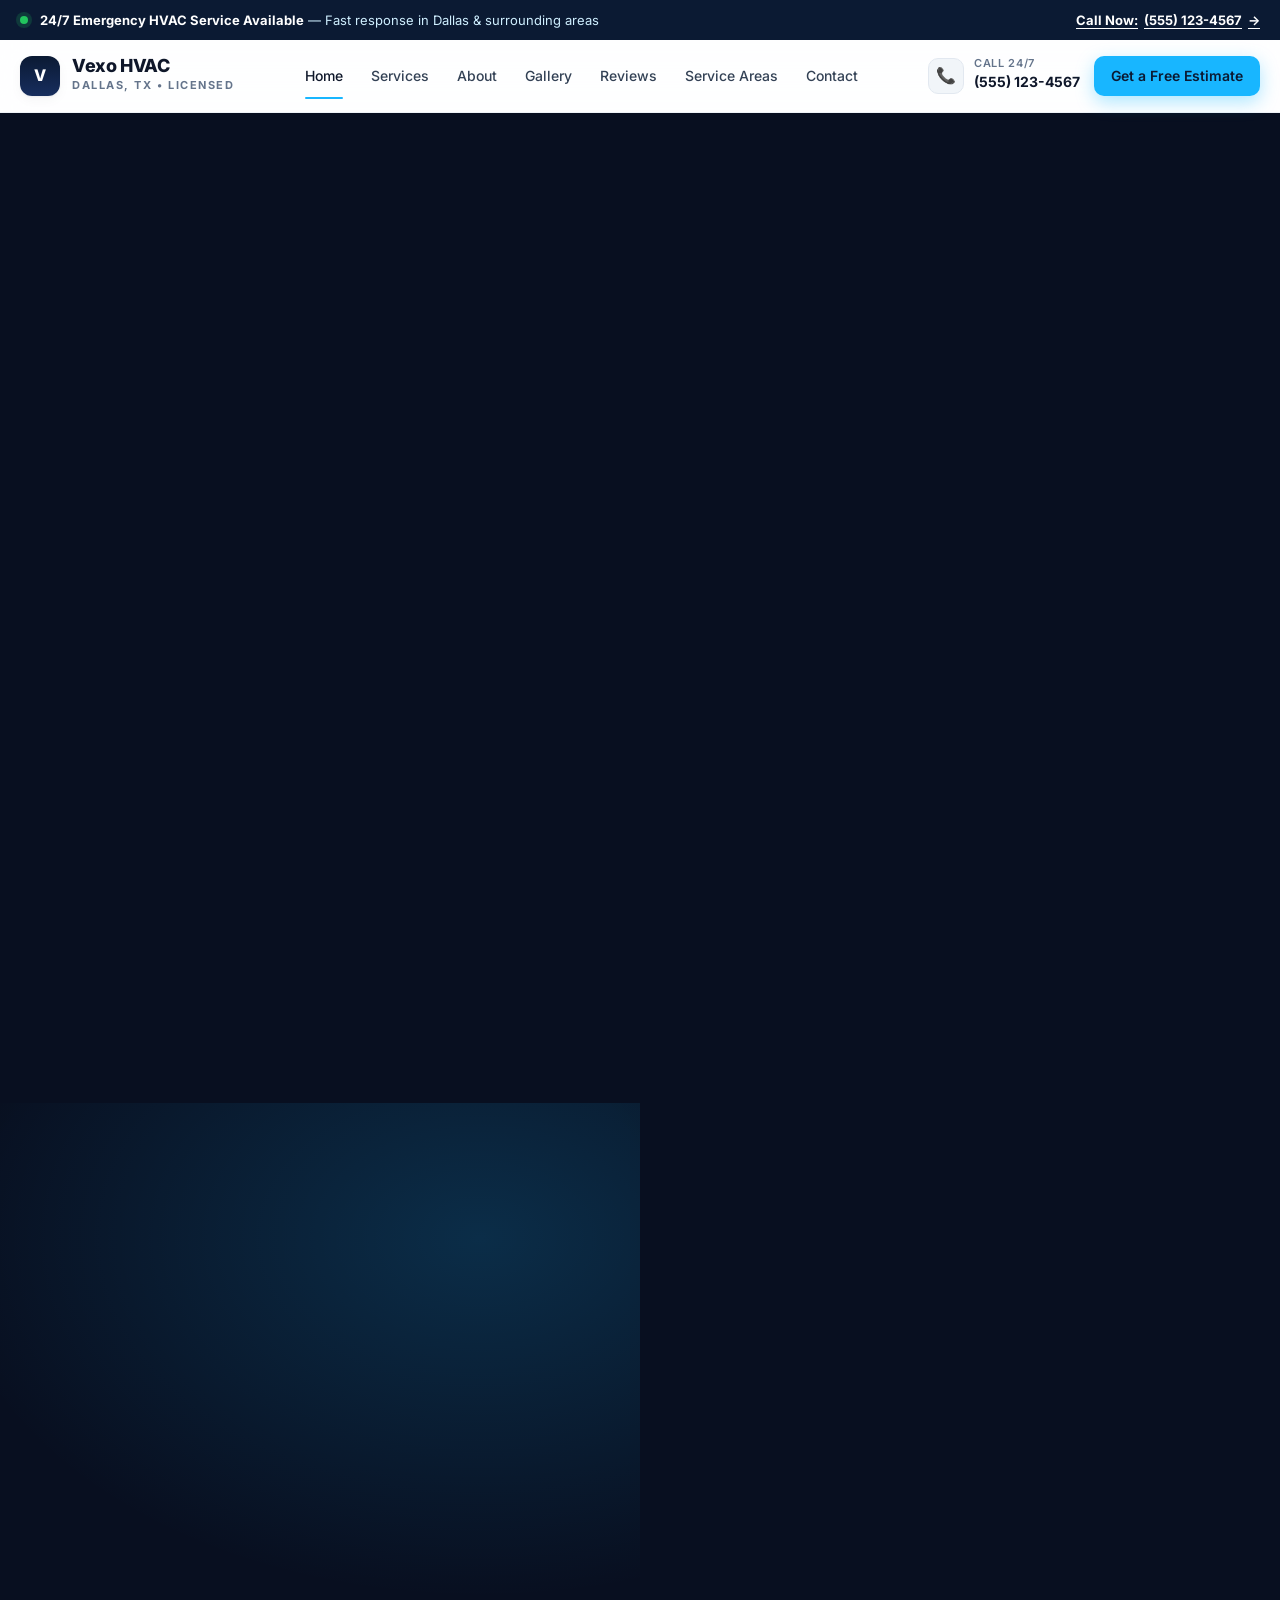
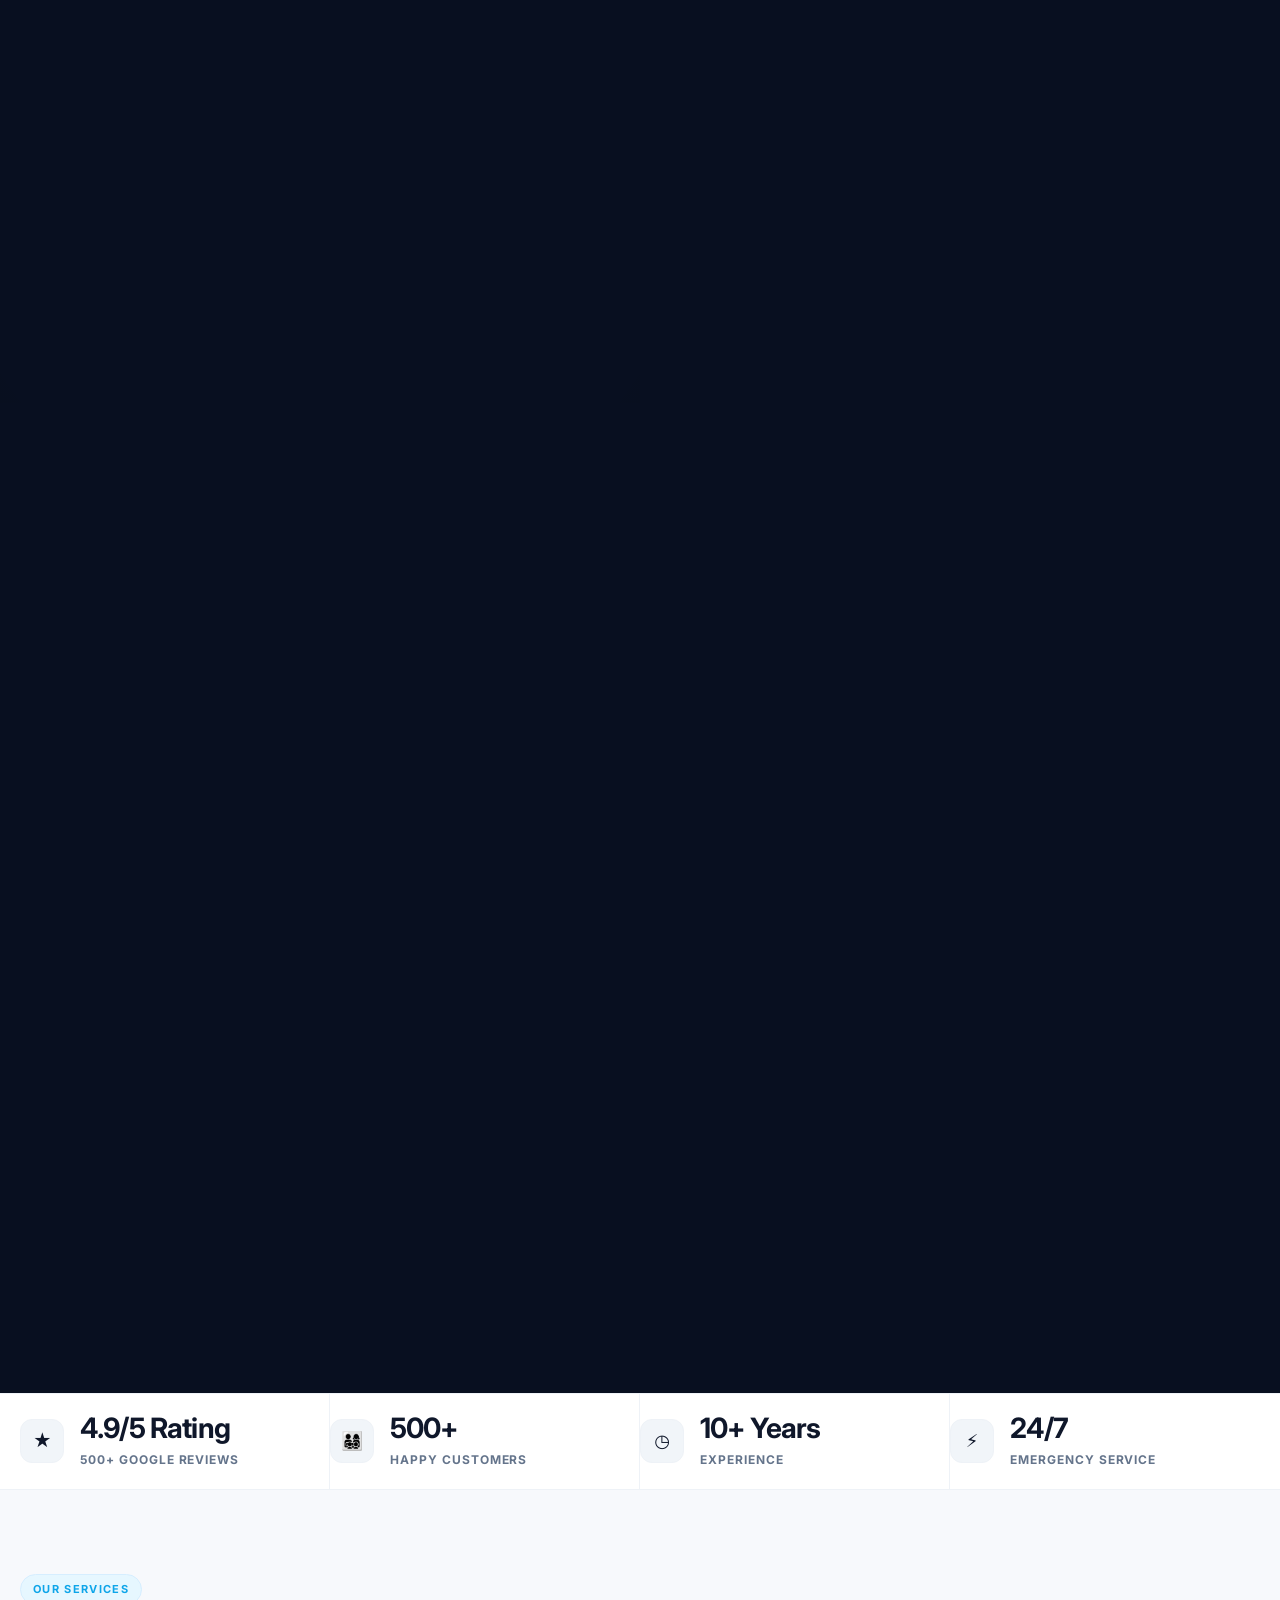
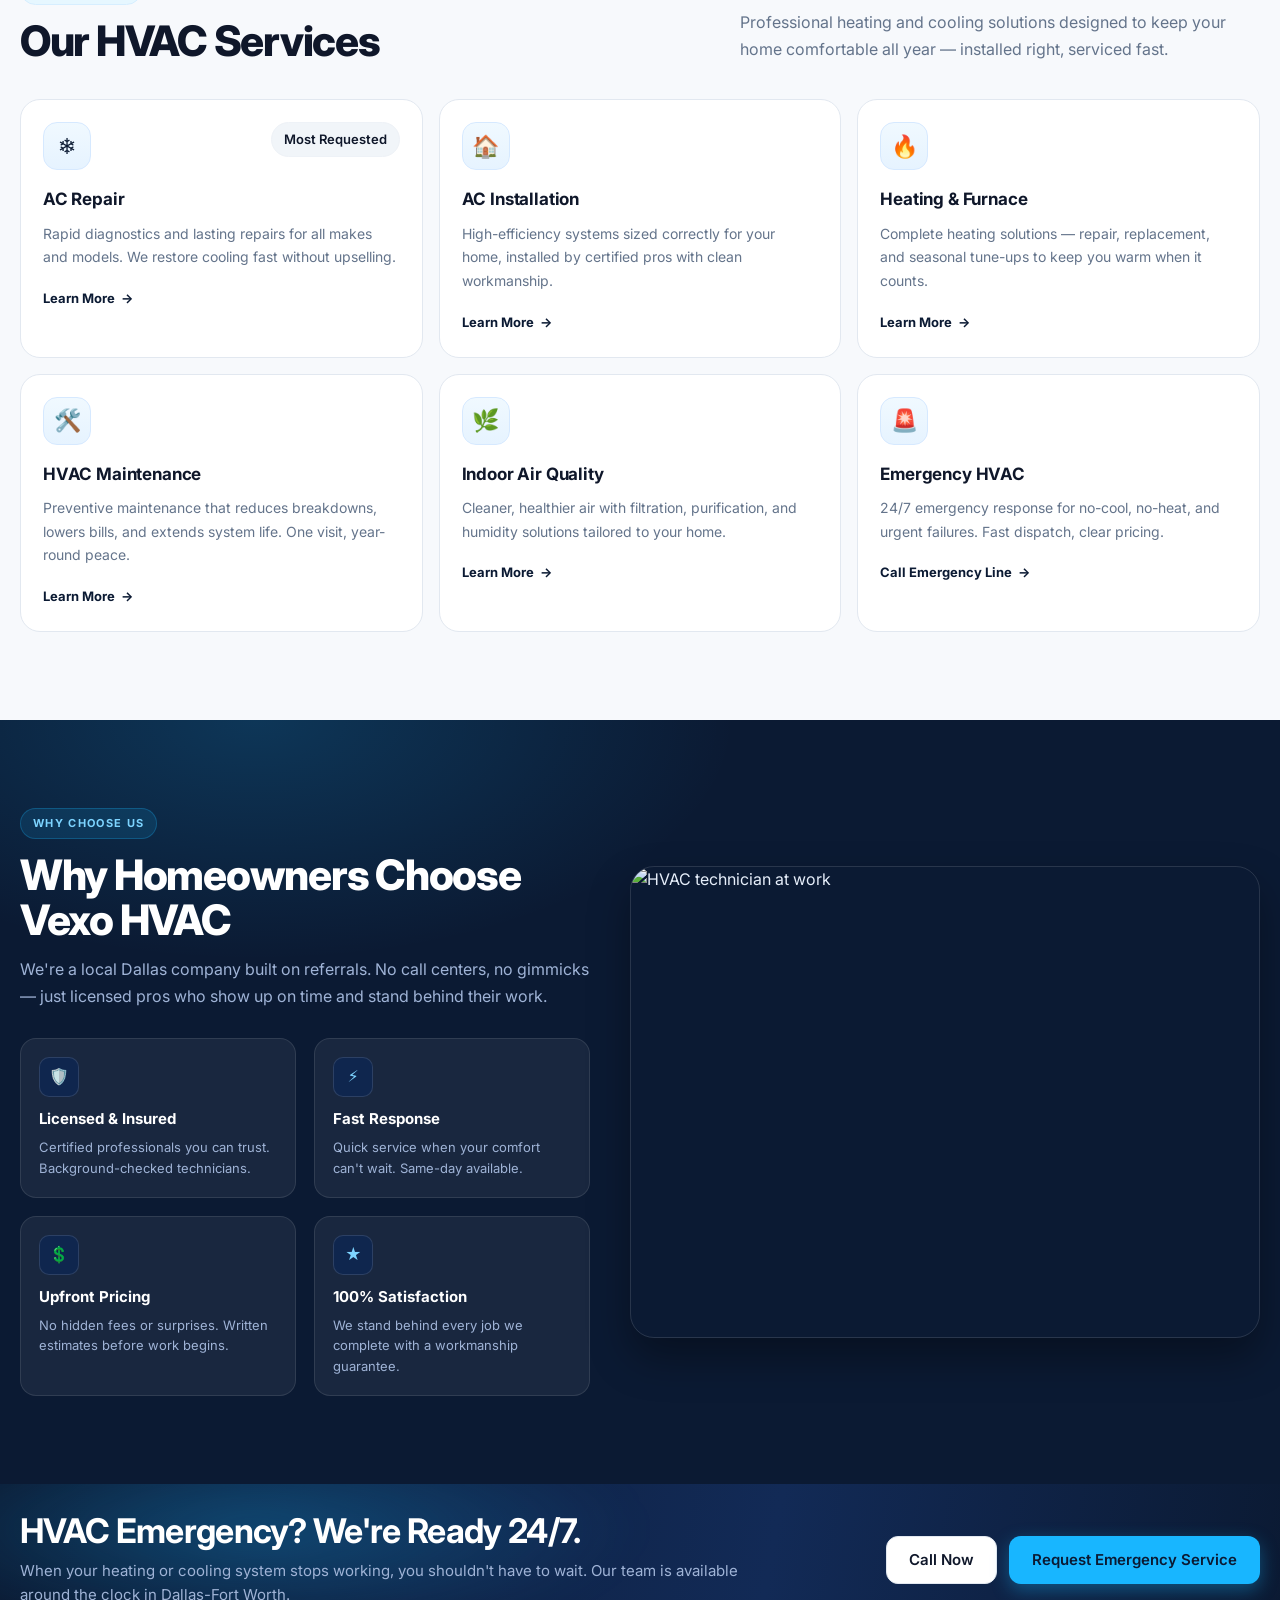
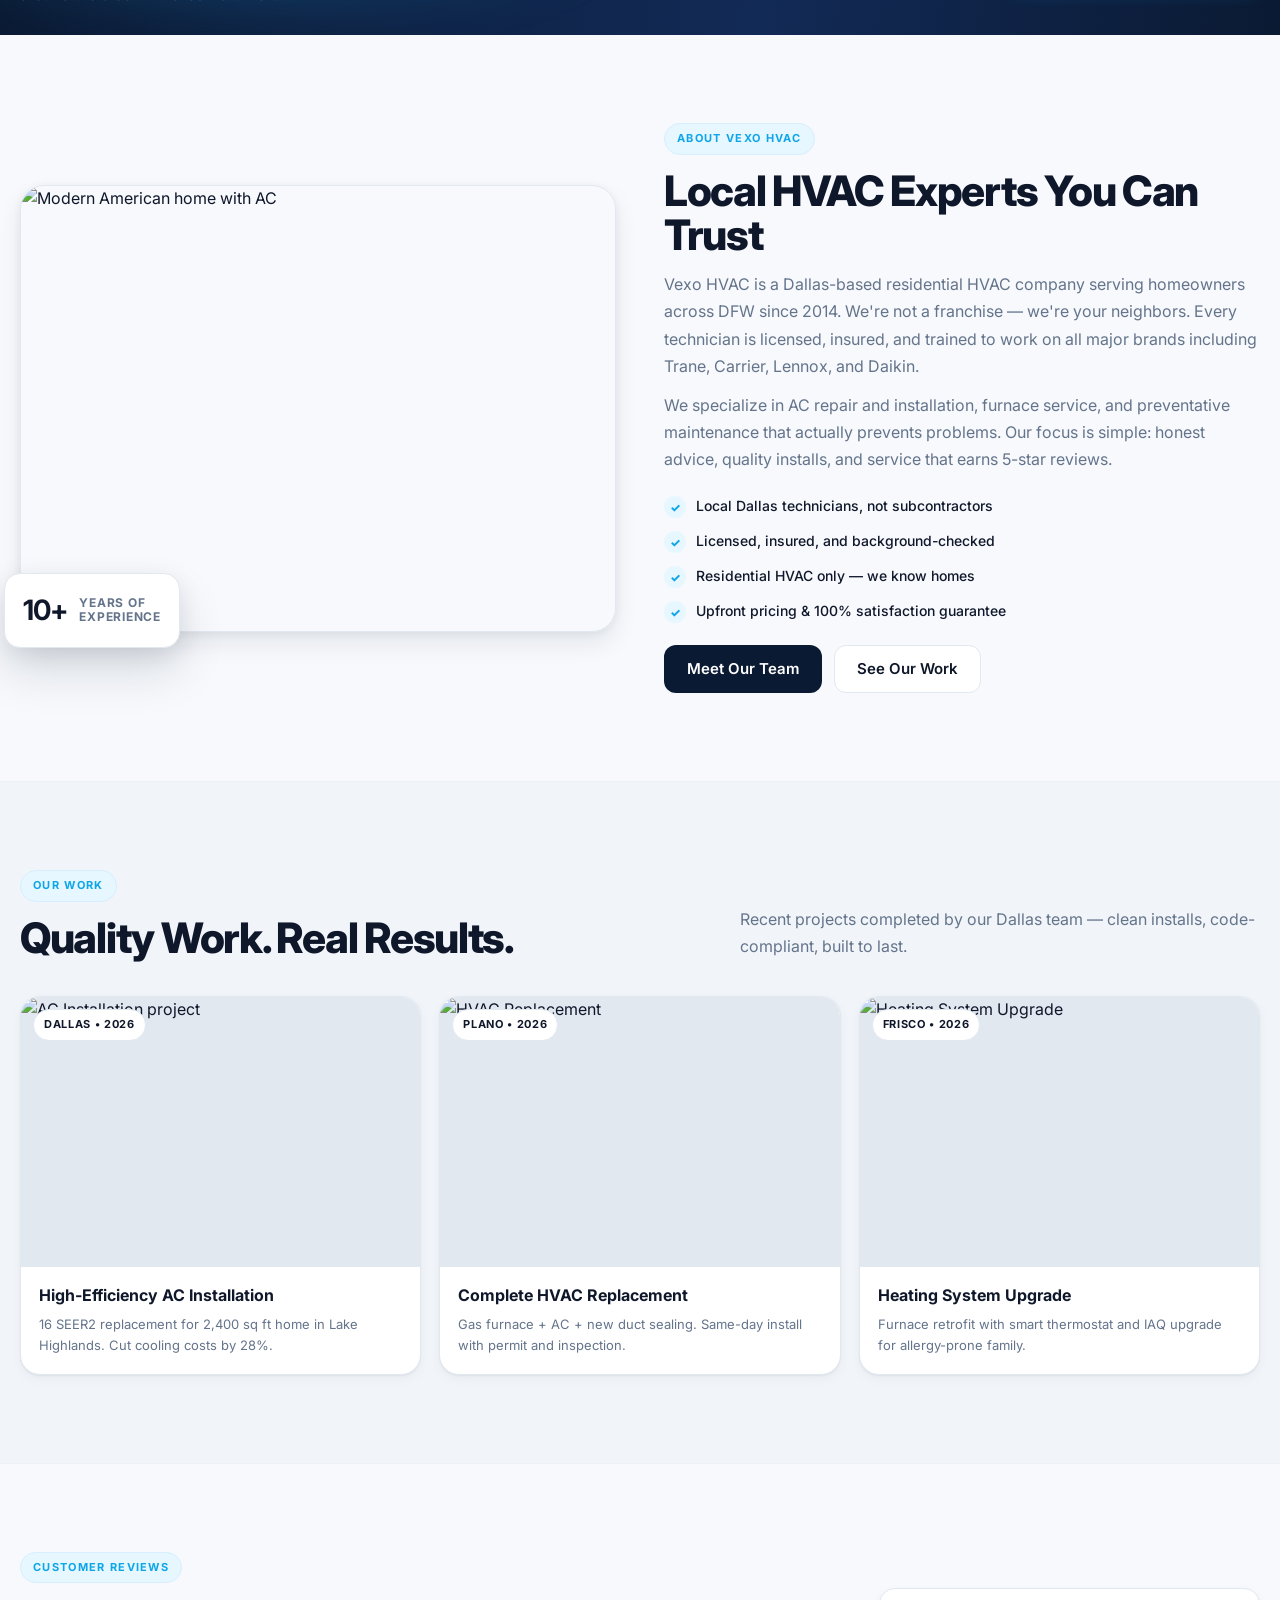
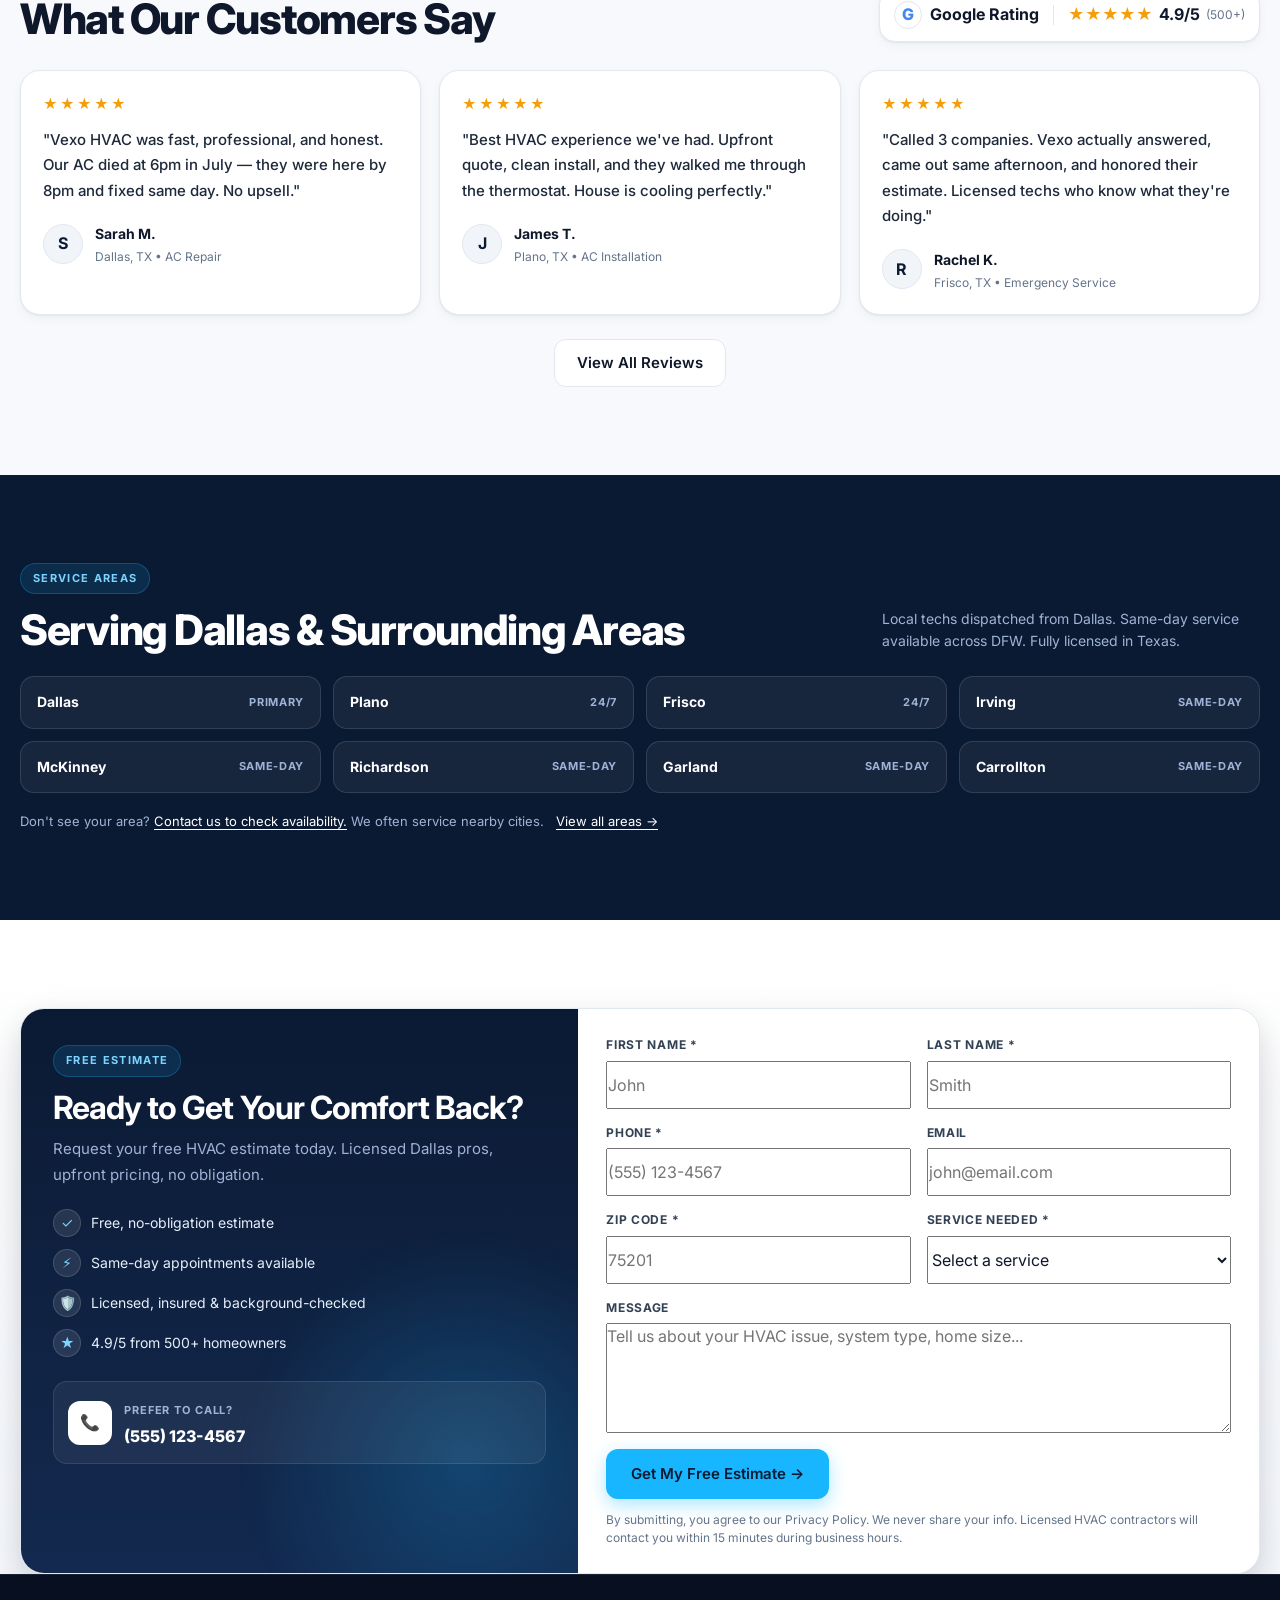
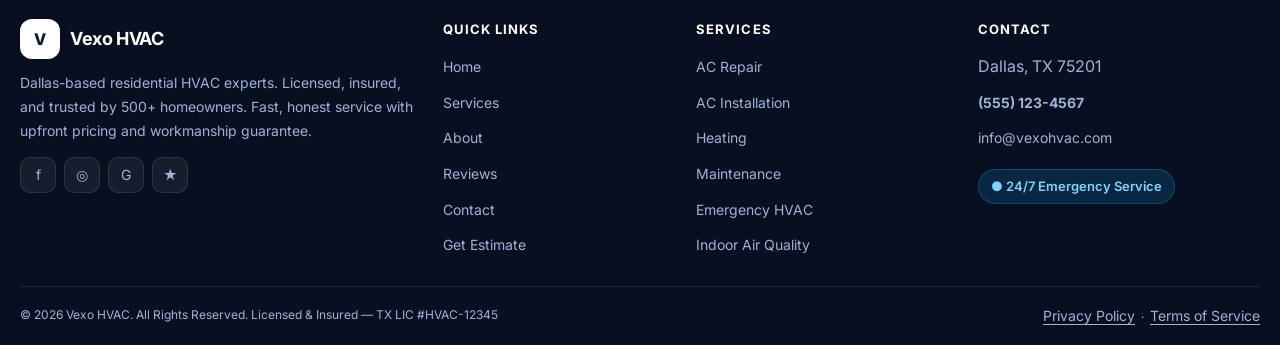
==== commit 0362d72e: "Update index.html" ====
--- a/index.html
+++ b/index.html
@@ -25,23 +25,26 @@
 /* ==================================================
    VEXO HERO - TRUE SCROLL-SCRUB VIDEO
    The page scroll controls video.currentTime.
-   No autoplay, no parallax, no transform movement.
+   The video stays fixed in the hero viewport; only
+   its playback frame changes with page scroll.
 ================================================== */
 .hero-scrub{
   position:relative;
   height:320vh;
   min-height:320vh;
-  overflow:visible;
+  overflow:visible !important;
   display:block;
-  padding:0;
+  padding:0 !important;
+  --hero-sticky-top:0px;
 }
 
 .hero-scrub .hero-video-wrap{
   position:sticky;
-  top:0;
+  top:var(--hero-sticky-top);
+  left:0;
   width:100%;
-  height:100vh;
-  min-height:100vh;
+  height:calc(100vh - var(--hero-sticky-top));
+  min-height:0;
   overflow:hidden;
   z-index:0;
 }
@@ -49,8 +52,10 @@
 .hero-scrub .hero-video{
   position:absolute;
   inset:0;
-  width:100%;
-  height:100%;
+  width:100% !important;
+  max-width:none !important;
+  height:100% !important;
+  max-height:none !important;
   object-fit:cover;
   object-position:center center;
   display:block;
@@ -60,9 +65,9 @@
 
 .hero-scrub .hero-content-layer{
   position:sticky;
-  top:0;
-  height:100vh;
-  min-height:100vh;
+  top:var(--hero-sticky-top);
+  height:calc(100vh - var(--hero-sticky-top));
+  min-height:0;
   width:100%;
   z-index:2;
   display:flex;
@@ -91,11 +96,13 @@
   .hero-scrub{
     height:300vh;
     min-height:300vh;
+    overflow:visible !important;
+    padding:0 !important;
   }
   .hero-scrub .hero-video-wrap,
   .hero-scrub .hero-content-layer{
-    height:100svh;
-    min-height:100svh;
+    height:calc(100svh - var(--hero-sticky-top));
+    min-height:0;
   }
   .hero-scrub .hero-content-layer{
     padding:24px 0;
--- a/css/main.css
+++ b/css/main.css
@@ -1,210 +1,210 @@
-<!DOCTYPE html><html lang="en" class="optimisticai_d4925249-module__WZtcjq__variable optimisticmono_9b82a078-module__hMSRWa__variable light"><head><meta charSet="utf-8"/><meta name="viewport" content="width=device-width, initial-scale=1"/><link rel="stylesheet" href="/_next/static/chunks/0_n83orcwyk4s.css" data-precedence="next"/><link rel="stylesheet" href="/_next/static/chunks/0-bxp60fb64eq.css" data-precedence="next"/><link rel="stylesheet" href="/_next/static/chunks/42e7h9g2vn8e3.css" data-precedence="next"/><link rel="stylesheet" href="/_next/static/chunks/287l5xq35imjj.css" data-precedence="next"/><link rel="stylesheet" href="/_next/static/chunks/17oghy4n4g9qf.css" data-precedence="next"/><link rel="preload" as="script" fetchPriority="low" href="/_next/static/chunks/2itn9ngb6p3qo.js"/><script src="/_next/static/chunks/3xmn-oucxyz6e.js" async=""></script><script src="/_next/static/chunks/1imdq5pvxjkaa.js" async=""></script><script src="/_next/static/chunks/turbopack-1wx5y4c1v6vra.js" async=""></script><script src="/_next/static/chunks/2iu626gff_4cy.js" async=""></script><script src="/_next/static/chunks/0ki9k916thcjn.js" async=""></script><meta name="next-size-adjust" content=""/><script>(function(){try{var d=document.documentElement,m=window.matchMedia("(prefers-color-scheme: dark)");function a(){var c=d.classList;if(m.matches){c.remove("light");c.add("dark");}else{c.remove("dark");c.add("light");}}a();m.addEventListener("change",a);}catch(e){}})()</script><meta name="sentry-trace" content="f1af26d285a7fcb39c886bd1cd1ce7a8-b5543bc52deffa60-0"/><meta name="baggage" content="sentry-environment=production,sentry-release=5e05b6ac3467c07f731e33bd652571fdd72845d9,sentry-public_key=217336c598020d63d1a44137ff8fdb71,sentry-trace_id=f1af26d285a7fcb39c886bd1cd1ce7a8,sentry-org_id=4509963614355457,sentry-sampled=false,sentry-sample_rand=0.5728406622966632,sentry-sample_rate=0.1"/><script src="/_next/static/chunks/0cz1d0mv5g_q7.js" noModule=""></script></head><body><div hidden=""><!--$--><!--/$--></div><div class="min-h-dvh px-6 pt-8 pb-8 font-mono text-[14px] leading-[1.6]"><pre class="mx-auto flex max-w-[1000px] items-start bg-transparent"><div class="text-text-tertiary border-fill-divider me-4 min-w-[40px] shrink-0 border-e pe-4 text-end select-none" aria-hidden="true"><div>1</div><div>2</div><div>3</div><div>4</div><div>5</div><div>6</div><div>7</div><div>8</div><div>9</div><div>10</div><div>11</div><div>12</div><div>13</div><div>14</div><div>15</div><div>16</div><div>17</div><div>18</div><div>19</div><div>20</div><div>21</div><div>22</div><div>23</div><div>24</div><div>25</div><div>26</div><div>27</div><div>28</div><div>29</div><div>30</div><div>31</div><div>32</div><div>33</div><div>34</div><div>35</div><div>36</div><div>37</div><div>38</div><div>39</div><div>40</div><div>41</div><div>42</div><div>43</div><div>44</div><div>45</div><div>46</div><div>47</div><div>48</div><div>49</div><div>50</div><div>51</div><div>52</div><div>53</div><div>54</div><div>55</div><div>56</div><div>57</div><div>58</div><div>59</div><div>60</div><div>61</div><div>62</div><div>63</div><div>64</div><div>65</div><div>66</div><div>67</div><div>68</div><div>69</div><div>70</div><div>71</div><div>72</div><div>73</div><div>74</div><div>75</div><div>76</div><div>77</div><div>78</div><div>79</div><div>80</div><div>81</div><div>82</div><div>83</div><div>84</div><div>85</div><div>86</div><div>87</div><div>88</div><div>89</div><div>90</div><div>91</div><div>92</div><div>93</div><div>94</div><div>95</div><div>96</div><div>97</div><div>98</div><div>99</div><div>100</div><div>101</div><div>102</div><div>103</div><div>104</div><div>105</div><div>106</div><div>107</div><div>108</div><div>109</div><div>110</div><div>111</div><div>112</div><div>113</div><div>114</div><div>115</div><div>116</div><div>117</div><div>118</div><div>119</div><div>120</div><div>121</div><div>122</div><div>123</div><div>124</div><div>125</div><div>126</div><div>127</div><div>128</div><div>129</div><div>130</div><div>131</div><div>132</div><div>133</div><div>134</div><div>135</div><div>136</div><div>137</div><div>138</div><div>139</div><div>140</div><div>141</div><div>142</div><div>143</div><div>144</div><div>145</div><div>146</div><div>147</div><div>148</div><div>149</div><div>150</div><div>151</div><div>152</div><div>153</div><div>154</div><div>155</div><div>156</div><div>157</div><div>158</div><div>159</div><div>160</div><div>161</div><div>162</div><div>163</div><div>164</div><div>165</div><div>166</div><div>167</div><div>168</div><div>169</div><div>170</div><div>171</div><div>172</div><div>173</div><div>174</div><div>175</div><div>176</div><div>177</div><div>178</div><div>179</div><div>180</div><div>181</div><div>182</div><div>183</div><div>184</div><div>185</div><div>186</div><div>187</div><div>188</div><div>189</div><div>190</div><div>191</div><div>192</div><div>193</div><div>194</div><div>195</div><div>196</div><div>197</div><div>198</div><div>199</div><div>200</div><div>201</div><div>202</div><div>203</div><div>204</div><div>205</div><div>206</div><div>207</div><div>208</div><div>209</div><div>210</div></div><code class="block min-w-0 flex-1 overflow-x-auto whitespace-pre"><pre class="shiki shiki-themes github-light github-dark" style="--shiki-light:#24292e;--shiki-dark:#e1e4e8;--shiki-light-bg:#fff;--shiki-dark-bg:#24292e" tabindex="0"><code><span class="line"><span style="--shiki-light:#6A737D;--shiki-dark:#6A737D">/* =========================</span></span>
-<span class="line"><span style="--shiki-light:#6A737D;--shiki-dark:#6A737D">   VEXO - MAIN.CSS</span></span>
-<span class="line"><span style="--shiki-light:#6A737D;--shiki-dark:#6A737D">   Global styles, variables, reset, typography</span></span>
-<span class="line"><span style="--shiki-light:#6A737D;--shiki-dark:#6A737D">   ========================= */</span></span>
-<span class="line"></span>
-<span class="line"><span style="--shiki-light:#6F42C1;--shiki-dark:#B392F0">:root</span><span style="--shiki-light:#24292E;--shiki-dark:#E1E4E8">{</span></span>
-<span class="line"><span style="--shiki-light:#6A737D;--shiki-dark:#6A737D">  /* Brand - extracted from original approved design */</span></span>
-<span class="line"><span style="--shiki-light:#E36209;--shiki-dark:#FFAB70">  --primary</span><span style="--shiki-light:#24292E;--shiki-dark:#E1E4E8">:</span><span style="--shiki-light:#005CC5;--shiki-dark:#79B8FF">#0B1A33</span><span style="--shiki-light:#24292E;--shiki-dark:#E1E4E8">;</span></span>
-<span class="line"><span style="--shiki-light:#E36209;--shiki-dark:#FFAB70">  --primary-2</span><span style="--shiki-light:#24292E;--shiki-dark:#E1E4E8">:</span><span style="--shiki-light:#005CC5;--shiki-dark:#79B8FF">#13294F</span><span style="--shiki-light:#24292E;--shiki-dark:#E1E4E8">;</span></span>
-<span class="line"><span style="--shiki-light:#E36209;--shiki-dark:#FFAB70">  --secondary</span><span style="--shiki-light:#24292E;--shiki-dark:#E1E4E8">:</span><span style="--shiki-light:#005CC5;--shiki-dark:#79B8FF">#172E5E</span><span style="--shiki-light:#24292E;--shiki-dark:#E1E4E8">;</span></span>
-<span class="line"><span style="--shiki-light:#E36209;--shiki-dark:#FFAB70">  --accent</span><span style="--shiki-light:#24292E;--shiki-dark:#E1E4E8">:</span><span style="--shiki-light:#005CC5;--shiki-dark:#79B8FF">#18B6FF</span><span style="--shiki-light:#24292E;--shiki-dark:#E1E4E8">;</span></span>
-<span class="line"><span style="--shiki-light:#E36209;--shiki-dark:#FFAB70">  --accent-2</span><span style="--shiki-light:#24292E;--shiki-dark:#E1E4E8">:</span><span style="--shiki-light:#005CC5;--shiki-dark:#79B8FF">#0EA5E9</span><span style="--shiki-light:#24292E;--shiki-dark:#E1E4E8">;</span></span>
-<span class="line"><span style="--shiki-light:#E36209;--shiki-dark:#FFAB70">  --accent-soft</span><span style="--shiki-light:#24292E;--shiki-dark:#E1E4E8">:</span><span style="--shiki-light:#005CC5;--shiki-dark:#79B8FF">#E6F7FF</span><span style="--shiki-light:#24292E;--shiki-dark:#E1E4E8">;</span></span>
-<span class="line"></span>
-<span class="line"><span style="--shiki-light:#E36209;--shiki-dark:#FFAB70">  --background</span><span style="--shiki-light:#24292E;--shiki-dark:#E1E4E8">:</span><span style="--shiki-light:#005CC5;--shiki-dark:#79B8FF">#F7F9FC</span><span style="--shiki-light:#24292E;--shiki-dark:#E1E4E8">;</span></span>
-<span class="line"><span style="--shiki-light:#E36209;--shiki-dark:#FFAB70">  --surface</span><span style="--shiki-light:#24292E;--shiki-dark:#E1E4E8">:</span><span style="--shiki-light:#005CC5;--shiki-dark:#79B8FF">#FFFFFF</span><span style="--shiki-light:#24292E;--shiki-dark:#E1E4E8">;</span></span>
-<span class="line"><span style="--shiki-light:#E36209;--shiki-dark:#FFAB70">  --surface-2</span><span style="--shiki-light:#24292E;--shiki-dark:#E1E4E8">:</span><span style="--shiki-light:#005CC5;--shiki-dark:#79B8FF">#F1F5F9</span><span style="--shiki-light:#24292E;--shiki-dark:#E1E4E8">;</span></span>
-<span class="line"></span>
-<span class="line"><span style="--shiki-light:#E36209;--shiki-dark:#FFAB70">  --text</span><span style="--shiki-light:#24292E;--shiki-dark:#E1E4E8">:</span><span style="--shiki-light:#005CC5;--shiki-dark:#79B8FF">#0F172A</span><span style="--shiki-light:#24292E;--shiki-dark:#E1E4E8">;</span></span>
-<span class="line"><span style="--shiki-light:#E36209;--shiki-dark:#FFAB70">  --muted</span><span style="--shiki-light:#24292E;--shiki-dark:#E1E4E8">:</span><span style="--shiki-light:#005CC5;--shiki-dark:#79B8FF">#64748B</span><span style="--shiki-light:#24292E;--shiki-dark:#E1E4E8">;</span></span>
-<span class="line"><span style="--shiki-light:#E36209;--shiki-dark:#FFAB70">  --muted-2</span><span style="--shiki-light:#24292E;--shiki-dark:#E1E4E8">:</span><span style="--shiki-light:#005CC5;--shiki-dark:#79B8FF">#94A3B8</span><span style="--shiki-light:#24292E;--shiki-dark:#E1E4E8">;</span></span>
-<span class="line"></span>
-<span class="line"><span style="--shiki-light:#E36209;--shiki-dark:#FFAB70">  --line</span><span style="--shiki-light:#24292E;--shiki-dark:#E1E4E8">:</span><span style="--shiki-light:#005CC5;--shiki-dark:#79B8FF">#E2E8F0</span><span style="--shiki-light:#24292E;--shiki-dark:#E1E4E8">;</span></span>
-<span class="line"><span style="--shiki-light:#E36209;--shiki-dark:#FFAB70">  --line-2</span><span style="--shiki-light:#24292E;--shiki-dark:#E1E4E8">:</span><span style="--shiki-light:#005CC5;--shiki-dark:#79B8FF">#EEF2F7</span><span style="--shiki-light:#24292E;--shiki-dark:#E1E4E8">;</span></span>
-<span class="line"></span>
-<span class="line"><span style="--shiki-light:#6A737D;--shiki-dark:#6A737D">  /* Radius - centralized for reusability */</span></span>
-<span class="line"><span style="--shiki-light:#E36209;--shiki-dark:#FFAB70">  --radius-sm</span><span style="--shiki-light:#24292E;--shiki-dark:#E1E4E8">:</span><span style="--shiki-light:#005CC5;--shiki-dark:#79B8FF">12</span><span style="--shiki-light:#D73A49;--shiki-dark:#F97583">px</span><span style="--shiki-light:#24292E;--shiki-dark:#E1E4E8">;</span></span>
-<span class="line"><span style="--shiki-light:#E36209;--shiki-dark:#FFAB70">  --radius-md</span><span style="--shiki-light:#24292E;--shiki-dark:#E1E4E8">:</span><span style="--shiki-light:#005CC5;--shiki-dark:#79B8FF">16</span><span style="--shiki-light:#D73A49;--shiki-dark:#F97583">px</span><span style="--shiki-light:#24292E;--shiki-dark:#E1E4E8">;</span></span>
-<span class="line"><span style="--shiki-light:#E36209;--shiki-dark:#FFAB70">  --radius-lg</span><span style="--shiki-light:#24292E;--shiki-dark:#E1E4E8">:</span><span style="--shiki-light:#005CC5;--shiki-dark:#79B8FF">20</span><span style="--shiki-light:#D73A49;--shiki-dark:#F97583">px</span><span style="--shiki-light:#24292E;--shiki-dark:#E1E4E8">;</span></span>
-<span class="line"><span style="--shiki-light:#E36209;--shiki-dark:#FFAB70">  --radius-xl</span><span style="--shiki-light:#24292E;--shiki-dark:#E1E4E8">:</span><span style="--shiki-light:#005CC5;--shiki-dark:#79B8FF">24</span><span style="--shiki-light:#D73A49;--shiki-dark:#F97583">px</span><span style="--shiki-light:#24292E;--shiki-dark:#E1E4E8">;</span></span>
-<span class="line"><span style="--shiki-light:#E36209;--shiki-dark:#FFAB70">  --radius-pill</span><span style="--shiki-light:#24292E;--shiki-dark:#E1E4E8">:</span><span style="--shiki-light:#005CC5;--shiki-dark:#79B8FF">999</span><span style="--shiki-light:#D73A49;--shiki-dark:#F97583">px</span><span style="--shiki-light:#24292E;--shiki-dark:#E1E4E8">;</span></span>
-<span class="line"><span style="--shiki-light:#E36209;--shiki-dark:#FFAB70">  --radius</span><span style="--shiki-light:#24292E;--shiki-dark:#E1E4E8">:</span><span style="--shiki-light:#005CC5;--shiki-dark:#79B8FF">var</span><span style="--shiki-light:#24292E;--shiki-dark:#E1E4E8">(</span><span style="--shiki-light:#E36209;--shiki-dark:#FFAB70">--radius-lg</span><span style="--shiki-light:#24292E;--shiki-dark:#E1E4E8">);</span></span>
-<span class="line"></span>
-<span class="line"><span style="--shiki-light:#6A737D;--shiki-dark:#6A737D">  /* Shadows */</span></span>
-<span class="line"><span style="--shiki-light:#E36209;--shiki-dark:#FFAB70">  --shadow-sm</span><span style="--shiki-light:#24292E;--shiki-dark:#E1E4E8">:</span><span style="--shiki-light:#005CC5;--shiki-dark:#79B8FF">0</span><span style="--shiki-light:#005CC5;--shiki-dark:#79B8FF"> 1</span><span style="--shiki-light:#D73A49;--shiki-dark:#F97583">px</span><span style="--shiki-light:#005CC5;--shiki-dark:#79B8FF"> 2</span><span style="--shiki-light:#D73A49;--shiki-dark:#F97583">px</span><span style="--shiki-light:#005CC5;--shiki-dark:#79B8FF"> rgba</span><span style="--shiki-light:#24292E;--shiki-dark:#E1E4E8">(</span><span style="--shiki-light:#005CC5;--shiki-dark:#79B8FF">11</span><span style="--shiki-light:#24292E;--shiki-dark:#E1E4E8">,</span><span style="--shiki-light:#005CC5;--shiki-dark:#79B8FF">26</span><span style="--shiki-light:#24292E;--shiki-dark:#E1E4E8">,</span><span style="--shiki-light:#005CC5;--shiki-dark:#79B8FF">51</span><span style="--shiki-light:#24292E;--shiki-dark:#E1E4E8">,</span><span style="--shiki-light:#005CC5;--shiki-dark:#79B8FF">.06</span><span style="--shiki-light:#24292E;--shiki-dark:#E1E4E8">), </span><span style="--shiki-light:#005CC5;--shiki-dark:#79B8FF">0</span><span style="--shiki-light:#005CC5;--shiki-dark:#79B8FF"> 4</span><span style="--shiki-light:#D73A49;--shiki-dark:#F97583">px</span><span style="--shiki-light:#005CC5;--shiki-dark:#79B8FF"> 12</span><span style="--shiki-light:#D73A49;--shiki-dark:#F97583">px</span><span style="--shiki-light:#005CC5;--shiki-dark:#79B8FF"> rgba</span><span style="--shiki-light:#24292E;--shiki-dark:#E1E4E8">(</span><span style="--shiki-light:#005CC5;--shiki-dark:#79B8FF">11</span><span style="--shiki-light:#24292E;--shiki-dark:#E1E4E8">,</span><span style="--shiki-light:#005CC5;--shiki-dark:#79B8FF">26</span><span style="--shiki-light:#24292E;--shiki-dark:#E1E4E8">,</span><span style="--shiki-light:#005CC5;--shiki-dark:#79B8FF">51</span><span style="--shiki-light:#24292E;--shiki-dark:#E1E4E8">,</span><span style="--shiki-light:#005CC5;--shiki-dark:#79B8FF">.04</span><span style="--shiki-light:#24292E;--shiki-dark:#E1E4E8">);</span></span>
-<span class="line"><span style="--shiki-light:#E36209;--shiki-dark:#FFAB70">  --shadow-md</span><span style="--shiki-light:#24292E;--shiki-dark:#E1E4E8">:</span><span style="--shiki-light:#005CC5;--shiki-dark:#79B8FF">0</span><span style="--shiki-light:#005CC5;--shiki-dark:#79B8FF"> 12</span><span style="--shiki-light:#D73A49;--shiki-dark:#F97583">px</span><span style="--shiki-light:#005CC5;--shiki-dark:#79B8FF"> 24</span><span style="--shiki-light:#D73A49;--shiki-dark:#F97583">px</span><span style="--shiki-light:#005CC5;--shiki-dark:#79B8FF"> rgba</span><span style="--shiki-light:#24292E;--shiki-dark:#E1E4E8">(</span><span style="--shiki-light:#005CC5;--shiki-dark:#79B8FF">11</span><span style="--shiki-light:#24292E;--shiki-dark:#E1E4E8">,</span><span style="--shiki-light:#005CC5;--shiki-dark:#79B8FF">26</span><span style="--shiki-light:#24292E;--shiki-dark:#E1E4E8">,</span><span style="--shiki-light:#005CC5;--shiki-dark:#79B8FF">51</span><span style="--shiki-light:#24292E;--shiki-dark:#E1E4E8">,</span><span style="--shiki-light:#005CC5;--shiki-dark:#79B8FF">.08</span><span style="--shiki-light:#24292E;--shiki-dark:#E1E4E8">), </span><span style="--shiki-light:#005CC5;--shiki-dark:#79B8FF">0</span><span style="--shiki-light:#005CC5;--shiki-dark:#79B8FF"> 2</span><span style="--shiki-light:#D73A49;--shiki-dark:#F97583">px</span><span style="--shiki-light:#005CC5;--shiki-dark:#79B8FF"> 8</span><span style="--shiki-light:#D73A49;--shiki-dark:#F97583">px</span><span style="--shiki-light:#005CC5;--shiki-dark:#79B8FF"> rgba</span><span style="--shiki-light:#24292E;--shiki-dark:#E1E4E8">(</span><span style="--shiki-light:#005CC5;--shiki-dark:#79B8FF">11</span><span style="--shiki-light:#24292E;--shiki-dark:#E1E4E8">,</span><span style="--shiki-light:#005CC5;--shiki-dark:#79B8FF">26</span><span style="--shiki-light:#24292E;--shiki-dark:#E1E4E8">,</span><span style="--shiki-light:#005CC5;--shiki-dark:#79B8FF">51</span><span style="--shiki-light:#24292E;--shiki-dark:#E1E4E8">,</span><span style="--shiki-light:#005CC5;--shiki-dark:#79B8FF">.06</span><span style="--shiki-light:#24292E;--shiki-dark:#E1E4E8">);</span></span>
-<span class="line"><span style="--shiki-light:#E36209;--shiki-dark:#FFAB70">  --shadow-lg</span><span style="--shiki-light:#24292E;--shiki-dark:#E1E4E8">:</span><span style="--shiki-light:#005CC5;--shiki-dark:#79B8FF">0</span><span style="--shiki-light:#005CC5;--shiki-dark:#79B8FF"> 24</span><span style="--shiki-light:#D73A49;--shiki-dark:#F97583">px</span><span style="--shiki-light:#005CC5;--shiki-dark:#79B8FF"> 48</span><span style="--shiki-light:#D73A49;--shiki-dark:#F97583">px</span><span style="--shiki-light:#005CC5;--shiki-dark:#79B8FF"> rgba</span><span style="--shiki-light:#24292E;--shiki-dark:#E1E4E8">(</span><span style="--shiki-light:#005CC5;--shiki-dark:#79B8FF">11</span><span style="--shiki-light:#24292E;--shiki-dark:#E1E4E8">,</span><span style="--shiki-light:#005CC5;--shiki-dark:#79B8FF">26</span><span style="--shiki-light:#24292E;--shiki-dark:#E1E4E8">,</span><span style="--shiki-light:#005CC5;--shiki-dark:#79B8FF">51</span><span style="--shiki-light:#24292E;--shiki-dark:#E1E4E8">,</span><span style="--shiki-light:#005CC5;--shiki-dark:#79B8FF">.12</span><span style="--shiki-light:#24292E;--shiki-dark:#E1E4E8">), </span><span style="--shiki-light:#005CC5;--shiki-dark:#79B8FF">0</span><span style="--shiki-light:#005CC5;--shiki-dark:#79B8FF"> 8</span><span style="--shiki-light:#D73A49;--shiki-dark:#F97583">px</span><span style="--shiki-light:#005CC5;--shiki-dark:#79B8FF"> 24</span><span style="--shiki-light:#D73A49;--shiki-dark:#F97583">px</span><span style="--shiki-light:#005CC5;--shiki-dark:#79B8FF"> rgba</span><span style="--shiki-light:#24292E;--shiki-dark:#E1E4E8">(</span><span style="--shiki-light:#005CC5;--shiki-dark:#79B8FF">11</span><span style="--shiki-light:#24292E;--shiki-dark:#E1E4E8">,</span><span style="--shiki-light:#005CC5;--shiki-dark:#79B8FF">26</span><span style="--shiki-light:#24292E;--shiki-dark:#E1E4E8">,</span><span style="--shiki-light:#005CC5;--shiki-dark:#79B8FF">51</span><span style="--shiki-light:#24292E;--shiki-dark:#E1E4E8">,</span><span style="--shiki-light:#005CC5;--shiki-dark:#79B8FF">.08</span><span style="--shiki-light:#24292E;--shiki-dark:#E1E4E8">);</span></span>
-<span class="line"><span style="--shiki-light:#E36209;--shiki-dark:#FFAB70">  --shadow</span><span style="--shiki-light:#24292E;--shiki-dark:#E1E4E8">:</span><span style="--shiki-light:#005CC5;--shiki-dark:#79B8FF">var</span><span style="--shiki-light:#24292E;--shiki-dark:#E1E4E8">(</span><span style="--shiki-light:#E36209;--shiki-dark:#FFAB70">--shadow-md</span><span style="--shiki-light:#24292E;--shiki-dark:#E1E4E8">);</span></span>
-<span class="line"></span>
-<span class="line"><span style="--shiki-light:#6A737D;--shiki-dark:#6A737D">  /* Layout */</span></span>
-<span class="line"><span style="--shiki-light:#E36209;--shiki-dark:#FFAB70">  --container-width</span><span style="--shiki-light:#24292E;--shiki-dark:#E1E4E8">:</span><span style="--shiki-light:#005CC5;--shiki-dark:#79B8FF">1240</span><span style="--shiki-light:#D73A49;--shiki-dark:#F97583">px</span><span style="--shiki-light:#24292E;--shiki-dark:#E1E4E8">;</span></span>
-<span class="line"><span style="--shiki-light:#E36209;--shiki-dark:#FFAB70">  --max</span><span style="--shiki-light:#24292E;--shiki-dark:#E1E4E8">:</span><span style="--shiki-light:#005CC5;--shiki-dark:#79B8FF">var</span><span style="--shiki-light:#24292E;--shiki-dark:#E1E4E8">(</span><span style="--shiki-light:#E36209;--shiki-dark:#FFAB70">--container-width</span><span style="--shiki-light:#24292E;--shiki-dark:#E1E4E8">);</span></span>
-<span class="line"></span>
-<span class="line"><span style="--shiki-light:#6A737D;--shiki-dark:#6A737D">  /* Transitions */</span></span>
-<span class="line"><span style="--shiki-light:#E36209;--shiki-dark:#FFAB70">  --transition-fast</span><span style="--shiki-light:#24292E;--shiki-dark:#E1E4E8">:</span><span style="--shiki-light:#005CC5;--shiki-dark:#79B8FF">.18</span><span style="--shiki-light:#D73A49;--shiki-dark:#F97583">s</span><span style="--shiki-light:#005CC5;--shiki-dark:#79B8FF"> ease</span><span style="--shiki-light:#24292E;--shiki-dark:#E1E4E8">;</span></span>
-<span class="line"><span style="--shiki-light:#E36209;--shiki-dark:#FFAB70">  --transition-normal</span><span style="--shiki-light:#24292E;--shiki-dark:#E1E4E8">:</span><span style="--shiki-light:#005CC5;--shiki-dark:#79B8FF">.25</span><span style="--shiki-light:#D73A49;--shiki-dark:#F97583">s</span><span style="--shiki-light:#005CC5;--shiki-dark:#79B8FF"> ease</span><span style="--shiki-light:#24292E;--shiki-dark:#E1E4E8">;</span></span>
-<span class="line"><span style="--shiki-light:#E36209;--shiki-dark:#FFAB70">  --transition-slow</span><span style="--shiki-light:#24292E;--shiki-dark:#E1E4E8">:</span><span style="--shiki-light:#005CC5;--shiki-dark:#79B8FF">.35</span><span style="--shiki-light:#D73A49;--shiki-dark:#F97583">s</span><span style="--shiki-light:#005CC5;--shiki-dark:#79B8FF"> ease</span><span style="--shiki-light:#24292E;--shiki-dark:#E1E4E8">;</span></span>
-<span class="line"><span style="--shiki-light:#24292E;--shiki-dark:#E1E4E8">}</span></span>
-<span class="line"></span>
-<span class="line"><span style="--shiki-light:#6A737D;--shiki-dark:#6A737D">/* Reset */</span></span>
-<span class="line"><span style="--shiki-light:#22863A;--shiki-dark:#85E89D">*</span><span style="--shiki-light:#24292E;--shiki-dark:#E1E4E8">{</span><span style="--shiki-light:#005CC5;--shiki-dark:#79B8FF">margin</span><span style="--shiki-light:#24292E;--shiki-dark:#E1E4E8">:</span><span style="--shiki-light:#005CC5;--shiki-dark:#79B8FF">0</span><span style="--shiki-light:#24292E;--shiki-dark:#E1E4E8">;</span><span style="--shiki-light:#005CC5;--shiki-dark:#79B8FF">padding</span><span style="--shiki-light:#24292E;--shiki-dark:#E1E4E8">:</span><span style="--shiki-light:#005CC5;--shiki-dark:#79B8FF">0</span><span style="--shiki-light:#24292E;--shiki-dark:#E1E4E8">;</span><span style="--shiki-light:#005CC5;--shiki-dark:#79B8FF">box-sizing</span><span style="--shiki-light:#24292E;--shiki-dark:#E1E4E8">:</span><span style="--shiki-light:#005CC5;--shiki-dark:#79B8FF">border-box</span><span style="--shiki-light:#24292E;--shiki-dark:#E1E4E8">}</span></span>
-<span class="line"><span style="--shiki-light:#22863A;--shiki-dark:#85E89D">html</span><span style="--shiki-light:#24292E;--shiki-dark:#E1E4E8">{</span><span style="--shiki-light:#005CC5;--shiki-dark:#79B8FF">scroll-behavior</span><span style="--shiki-light:#24292E;--shiki-dark:#E1E4E8">:</span><span style="--shiki-light:#005CC5;--shiki-dark:#79B8FF">smooth</span><span style="--shiki-light:#24292E;--shiki-dark:#E1E4E8">;</span><span style="--shiki-light:#005CC5;--shiki-dark:#79B8FF">-webkit-text-size-adjust</span><span style="--shiki-light:#24292E;--shiki-dark:#E1E4E8">:</span><span style="--shiki-light:#005CC5;--shiki-dark:#79B8FF">100</span><span style="--shiki-light:#D73A49;--shiki-dark:#F97583">%</span><span style="--shiki-light:#24292E;--shiki-dark:#E1E4E8">}</span></span>
-<span class="line"><span style="--shiki-light:#22863A;--shiki-dark:#85E89D">body</span><span style="--shiki-light:#24292E;--shiki-dark:#E1E4E8">{</span></span>
-<span class="line"><span style="--shiki-light:#005CC5;--shiki-dark:#79B8FF">  font-family</span><span style="--shiki-light:#24292E;--shiki-dark:#E1E4E8">:</span><span style="--shiki-light:#032F62;--shiki-dark:#9ECBFF">'Inter'</span><span style="--shiki-light:#24292E;--shiki-dark:#E1E4E8">,</span><span style="--shiki-light:#005CC5;--shiki-dark:#79B8FF">system-ui</span><span style="--shiki-light:#24292E;--shiki-dark:#E1E4E8">,</span><span style="--shiki-light:#005CC5;--shiki-dark:#79B8FF">-apple-system</span><span style="--shiki-light:#24292E;--shiki-dark:#E1E4E8">,BlinkMacSystemFont,</span><span style="--shiki-light:#032F62;--shiki-dark:#9ECBFF">'Segoe UI'</span><span style="--shiki-light:#24292E;--shiki-dark:#E1E4E8">,</span><span style="--shiki-light:#005CC5;--shiki-dark:#79B8FF">sans-serif</span><span style="--shiki-light:#24292E;--shiki-dark:#E1E4E8">;</span></span>
-<span class="line"><span style="--shiki-light:#005CC5;--shiki-dark:#79B8FF">  background</span><span style="--shiki-light:#24292E;--shiki-dark:#E1E4E8">:</span><span style="--shiki-light:#005CC5;--shiki-dark:#79B8FF">var</span><span style="--shiki-light:#24292E;--shiki-dark:#E1E4E8">(</span><span style="--shiki-light:#E36209;--shiki-dark:#FFAB70">--background</span><span style="--shiki-light:#24292E;--shiki-dark:#E1E4E8">);</span></span>
-<span class="line"><span style="--shiki-light:#005CC5;--shiki-dark:#79B8FF">  color</span><span style="--shiki-light:#24292E;--shiki-dark:#E1E4E8">:</span><span style="--shiki-light:#005CC5;--shiki-dark:#79B8FF">var</span><span style="--shiki-light:#24292E;--shiki-dark:#E1E4E8">(</span><span style="--shiki-light:#E36209;--shiki-dark:#FFAB70">--text</span><span style="--shiki-light:#24292E;--shiki-dark:#E1E4E8">);</span></span>
-<span class="line"><span style="--shiki-light:#005CC5;--shiki-dark:#79B8FF">  line-height</span><span style="--shiki-light:#24292E;--shiki-dark:#E1E4E8">:</span><span style="--shiki-light:#005CC5;--shiki-dark:#79B8FF">1.6</span><span style="--shiki-light:#24292E;--shiki-dark:#E1E4E8">;</span></span>
-<span class="line"><span style="--shiki-light:#005CC5;--shiki-dark:#79B8FF">  -webkit-font-smoothing</span><span style="--shiki-light:#24292E;--shiki-dark:#E1E4E8">:</span><span style="--shiki-light:#005CC5;--shiki-dark:#79B8FF">antialiased</span><span style="--shiki-light:#24292E;--shiki-dark:#E1E4E8">;</span></span>
-<span class="line"><span style="--shiki-light:#005CC5;--shiki-dark:#79B8FF">  text-rendering</span><span style="--shiki-light:#24292E;--shiki-dark:#E1E4E8">:</span><span style="--shiki-light:#005CC5;--shiki-dark:#79B8FF">optimizeLegibility</span><span style="--shiki-light:#24292E;--shiki-dark:#E1E4E8">;</span></span>
-<span class="line"><span style="--shiki-light:#005CC5;--shiki-dark:#79B8FF">  overflow-x</span><span style="--shiki-light:#24292E;--shiki-dark:#E1E4E8">:</span><span style="--shiki-light:#005CC5;--shiki-dark:#79B8FF">hidden</span><span style="--shiki-light:#24292E;--shiki-dark:#E1E4E8">;</span></span>
-<span class="line"><span style="--shiki-light:#24292E;--shiki-dark:#E1E4E8">}</span></span>
-<span class="line"><span style="--shiki-light:#22863A;--shiki-dark:#85E89D">img</span><span style="--shiki-light:#24292E;--shiki-dark:#E1E4E8">{</span><span style="--shiki-light:#005CC5;--shiki-dark:#79B8FF">display</span><span style="--shiki-light:#24292E;--shiki-dark:#E1E4E8">:</span><span style="--shiki-light:#005CC5;--shiki-dark:#79B8FF">block</span><span style="--shiki-light:#24292E;--shiki-dark:#E1E4E8">;</span><span style="--shiki-light:#005CC5;--shiki-dark:#79B8FF">max-width</span><span style="--shiki-light:#24292E;--shiki-dark:#E1E4E8">:</span><span style="--shiki-light:#005CC5;--shiki-dark:#79B8FF">100</span><span style="--shiki-light:#D73A49;--shiki-dark:#F97583">%</span><span style="--shiki-light:#24292E;--shiki-dark:#E1E4E8">;</span><span style="--shiki-light:#005CC5;--shiki-dark:#79B8FF">height</span><span style="--shiki-light:#24292E;--shiki-dark:#E1E4E8">:</span><span style="--shiki-light:#005CC5;--shiki-dark:#79B8FF">auto</span><span style="--shiki-light:#24292E;--shiki-dark:#E1E4E8">}</span></span>
-<span class="line"><span style="--shiki-light:#22863A;--shiki-dark:#85E89D">a</span><span style="--shiki-light:#24292E;--shiki-dark:#E1E4E8">{</span><span style="--shiki-light:#005CC5;--shiki-dark:#79B8FF">color</span><span style="--shiki-light:#24292E;--shiki-dark:#E1E4E8">:</span><span style="--shiki-light:#005CC5;--shiki-dark:#79B8FF">inherit</span><span style="--shiki-light:#24292E;--shiki-dark:#E1E4E8">;</span><span style="--shiki-light:#005CC5;--shiki-dark:#79B8FF">text-decoration</span><span style="--shiki-light:#24292E;--shiki-dark:#E1E4E8">:</span><span style="--shiki-light:#005CC5;--shiki-dark:#79B8FF">none</span><span style="--shiki-light:#24292E;--shiki-dark:#E1E4E8">}</span></span>
-<span class="line"><span style="--shiki-light:#22863A;--shiki-dark:#85E89D">a</span><span style="--shiki-light:#6F42C1;--shiki-dark:#B392F0">:focus-visible</span><span style="--shiki-light:#24292E;--shiki-dark:#E1E4E8">, </span><span style="--shiki-light:#22863A;--shiki-dark:#85E89D">button</span><span style="--shiki-light:#6F42C1;--shiki-dark:#B392F0">:focus-visible</span><span style="--shiki-light:#24292E;--shiki-dark:#E1E4E8">, </span><span style="--shiki-light:#22863A;--shiki-dark:#85E89D">input</span><span style="--shiki-light:#6F42C1;--shiki-dark:#B392F0">:focus-visible</span><span style="--shiki-light:#24292E;--shiki-dark:#E1E4E8">, </span><span style="--shiki-light:#22863A;--shiki-dark:#85E89D">select</span><span style="--shiki-light:#6F42C1;--shiki-dark:#B392F0">:focus-visible</span><span style="--shiki-light:#24292E;--shiki-dark:#E1E4E8">, </span><span style="--shiki-light:#22863A;--shiki-dark:#85E89D">textarea</span><span style="--shiki-light:#6F42C1;--shiki-dark:#B392F0">:focus-visible</span><span style="--shiki-light:#24292E;--shiki-dark:#E1E4E8">{</span></span>
-<span class="line"><span style="--shiki-light:#005CC5;--shiki-dark:#79B8FF">  outline</span><span style="--shiki-light:#24292E;--shiki-dark:#E1E4E8">:</span><span style="--shiki-light:#005CC5;--shiki-dark:#79B8FF">2</span><span style="--shiki-light:#D73A49;--shiki-dark:#F97583">px</span><span style="--shiki-light:#005CC5;--shiki-dark:#79B8FF"> solid</span><span style="--shiki-light:#005CC5;--shiki-dark:#79B8FF"> var</span><span style="--shiki-light:#24292E;--shiki-dark:#E1E4E8">(</span><span style="--shiki-light:#E36209;--shiki-dark:#FFAB70">--accent-2</span><span style="--shiki-light:#24292E;--shiki-dark:#E1E4E8">);</span></span>
-<span class="line"><span style="--shiki-light:#005CC5;--shiki-dark:#79B8FF">  outline-offset</span><span style="--shiki-light:#24292E;--shiki-dark:#E1E4E8">:</span><span style="--shiki-light:#005CC5;--shiki-dark:#79B8FF">2</span><span style="--shiki-light:#D73A49;--shiki-dark:#F97583">px</span><span style="--shiki-light:#24292E;--shiki-dark:#E1E4E8">;</span></span>
-<span class="line"><span style="--shiki-light:#24292E;--shiki-dark:#E1E4E8">}</span></span>
-<span class="line"><span style="--shiki-light:#22863A;--shiki-dark:#85E89D">button</span><span style="--shiki-light:#24292E;--shiki-dark:#E1E4E8">,</span><span style="--shiki-light:#22863A;--shiki-dark:#85E89D">input</span><span style="--shiki-light:#24292E;--shiki-dark:#E1E4E8">,</span><span style="--shiki-light:#22863A;--shiki-dark:#85E89D">select</span><span style="--shiki-light:#24292E;--shiki-dark:#E1E4E8">,</span><span style="--shiki-light:#22863A;--shiki-dark:#85E89D">textarea</span><span style="--shiki-light:#24292E;--shiki-dark:#E1E4E8">{</span><span style="--shiki-light:#005CC5;--shiki-dark:#79B8FF">font</span><span style="--shiki-light:#24292E;--shiki-dark:#E1E4E8">:</span><span style="--shiki-light:#005CC5;--shiki-dark:#79B8FF">inherit</span><span style="--shiki-light:#24292E;--shiki-dark:#E1E4E8">;</span><span style="--shiki-light:#005CC5;--shiki-dark:#79B8FF">color</span><span style="--shiki-light:#24292E;--shiki-dark:#E1E4E8">:</span><span style="--shiki-light:#005CC5;--shiki-dark:#79B8FF">inherit</span><span style="--shiki-light:#24292E;--shiki-dark:#E1E4E8">}</span></span>
-<span class="line"><span style="--shiki-light:#22863A;--shiki-dark:#85E89D">ul</span><span style="--shiki-light:#24292E;--shiki-dark:#E1E4E8">,</span><span style="--shiki-light:#22863A;--shiki-dark:#85E89D">ol</span><span style="--shiki-light:#24292E;--shiki-dark:#E1E4E8">{</span><span style="--shiki-light:#005CC5;--shiki-dark:#79B8FF">list-style</span><span style="--shiki-light:#24292E;--shiki-dark:#E1E4E8">:</span><span style="--shiki-light:#005CC5;--shiki-dark:#79B8FF">none</span><span style="--shiki-light:#24292E;--shiki-dark:#E1E4E8">}</span></span>
-<span class="line"><span style="--shiki-light:#22863A;--shiki-dark:#85E89D">button</span><span style="--shiki-light:#24292E;--shiki-dark:#E1E4E8">{</span><span style="--shiki-light:#005CC5;--shiki-dark:#79B8FF">border</span><span style="--shiki-light:#24292E;--shiki-dark:#E1E4E8">:</span><span style="--shiki-light:#005CC5;--shiki-dark:#79B8FF">0</span><span style="--shiki-light:#24292E;--shiki-dark:#E1E4E8">;</span><span style="--shiki-light:#005CC5;--shiki-dark:#79B8FF">background</span><span style="--shiki-light:#24292E;--shiki-dark:#E1E4E8">:</span><span style="--shiki-light:#005CC5;--shiki-dark:#79B8FF">none</span><span style="--shiki-light:#24292E;--shiki-dark:#E1E4E8">;</span><span style="--shiki-light:#005CC5;--shiki-dark:#79B8FF">cursor</span><span style="--shiki-light:#24292E;--shiki-dark:#E1E4E8">:</span><span style="--shiki-light:#005CC5;--shiki-dark:#79B8FF">pointer</span><span style="--shiki-light:#24292E;--shiki-dark:#E1E4E8">}</span></span>
-<span class="line"></span>
-<span class="line"><span style="--shiki-light:#6A737D;--shiki-dark:#6A737D">/* Containers */</span></span>
-<span class="line"><span style="--shiki-light:#6F42C1;--shiki-dark:#B392F0">.container</span><span style="--shiki-light:#24292E;--shiki-dark:#E1E4E8">{</span><span style="--shiki-light:#005CC5;--shiki-dark:#79B8FF">width</span><span style="--shiki-light:#24292E;--shiki-dark:#E1E4E8">:</span><span style="--shiki-light:#005CC5;--shiki-dark:#79B8FF">min</span><span style="--shiki-light:#24292E;--shiki-dark:#E1E4E8">(</span><span style="--shiki-light:#005CC5;--shiki-dark:#79B8FF">calc</span><span style="--shiki-light:#24292E;--shiki-dark:#E1E4E8">(</span><span style="--shiki-light:#005CC5;--shiki-dark:#79B8FF">100</span><span style="--shiki-light:#D73A49;--shiki-dark:#F97583">%</span><span style="--shiki-light:#D73A49;--shiki-dark:#F97583"> -</span><span style="--shiki-light:#005CC5;--shiki-dark:#79B8FF"> 32</span><span style="--shiki-light:#D73A49;--shiki-dark:#F97583">px</span><span style="--shiki-light:#24292E;--shiki-dark:#E1E4E8">), </span><span style="--shiki-light:#005CC5;--shiki-dark:#79B8FF">var</span><span style="--shiki-light:#24292E;--shiki-dark:#E1E4E8">(</span><span style="--shiki-light:#E36209;--shiki-dark:#FFAB70">--max</span><span style="--shiki-light:#24292E;--shiki-dark:#E1E4E8">));</span><span style="--shiki-light:#005CC5;--shiki-dark:#79B8FF">margin-inline</span><span style="--shiki-light:#24292E;--shiki-dark:#E1E4E8">:</span><span style="--shiki-light:#005CC5;--shiki-dark:#79B8FF">auto</span><span style="--shiki-light:#24292E;--shiki-dark:#E1E4E8">}</span></span>
-<span class="line"></span>
-<span class="line"><span style="--shiki-light:#6A737D;--shiki-dark:#6A737D">/* Typography */</span></span>
-<span class="line"><span style="--shiki-light:#6F42C1;--shiki-dark:#B392F0">.h2</span><span style="--shiki-light:#24292E;--shiki-dark:#E1E4E8">{</span><span style="--shiki-light:#005CC5;--shiki-dark:#79B8FF">font-size</span><span style="--shiki-light:#24292E;--shiki-dark:#E1E4E8">:</span><span style="--shiki-light:#005CC5;--shiki-dark:#79B8FF">clamp</span><span style="--shiki-light:#24292E;--shiki-dark:#E1E4E8">(</span><span style="--shiki-light:#005CC5;--shiki-dark:#79B8FF">28</span><span style="--shiki-light:#D73A49;--shiki-dark:#F97583">px</span><span style="--shiki-light:#24292E;--shiki-dark:#E1E4E8">,</span><span style="--shiki-light:#005CC5;--shiki-dark:#79B8FF">4</span><span style="--shiki-light:#D73A49;--shiki-dark:#F97583">vw</span><span style="--shiki-light:#24292E;--shiki-dark:#E1E4E8">,</span><span style="--shiki-light:#005CC5;--shiki-dark:#79B8FF">42</span><span style="--shiki-light:#D73A49;--shiki-dark:#F97583">px</span><span style="--shiki-light:#24292E;--shiki-dark:#E1E4E8">);</span><span style="--shiki-light:#005CC5;--shiki-dark:#79B8FF">line-height</span><span style="--shiki-light:#24292E;--shiki-dark:#E1E4E8">:</span><span style="--shiki-light:#005CC5;--shiki-dark:#79B8FF">1.05</span><span style="--shiki-light:#24292E;--shiki-dark:#E1E4E8">;</span><span style="--shiki-light:#005CC5;--shiki-dark:#79B8FF">font-weight</span><span style="--shiki-light:#24292E;--shiki-dark:#E1E4E8">:</span><span style="--shiki-light:#005CC5;--shiki-dark:#79B8FF">800</span><span style="--shiki-light:#24292E;--shiki-dark:#E1E4E8">;</span><span style="--shiki-light:#005CC5;--shiki-dark:#79B8FF">letter-spacing</span><span style="--shiki-light:#24292E;--shiki-dark:#E1E4E8">:</span><span style="--shiki-light:#005CC5;--shiki-dark:#79B8FF">-.03</span><span style="--shiki-light:#D73A49;--shiki-dark:#F97583">em</span><span style="--shiki-light:#24292E;--shiki-dark:#E1E4E8">}</span></span>
-<span class="line"><span style="--shiki-light:#6F42C1;--shiki-dark:#B392F0">.h3</span><span style="--shiki-light:#24292E;--shiki-dark:#E1E4E8">{</span><span style="--shiki-light:#005CC5;--shiki-dark:#79B8FF">font-size</span><span style="--shiki-light:#24292E;--shiki-dark:#E1E4E8">:</span><span style="--shiki-light:#005CC5;--shiki-dark:#79B8FF">22</span><span style="--shiki-light:#D73A49;--shiki-dark:#F97583">px</span><span style="--shiki-light:#24292E;--shiki-dark:#E1E4E8">;</span><span style="--shiki-light:#005CC5;--shiki-dark:#79B8FF">line-height</span><span style="--shiki-light:#24292E;--shiki-dark:#E1E4E8">:</span><span style="--shiki-light:#005CC5;--shiki-dark:#79B8FF">1.2</span><span style="--shiki-light:#24292E;--shiki-dark:#E1E4E8">;</span><span style="--shiki-light:#005CC5;--shiki-dark:#79B8FF">font-weight</span><span style="--shiki-light:#24292E;--shiki-dark:#E1E4E8">:</span><span style="--shiki-light:#005CC5;--shiki-dark:#79B8FF">700</span><span style="--shiki-light:#24292E;--shiki-dark:#E1E4E8">;</span><span style="--shiki-light:#005CC5;--shiki-dark:#79B8FF">letter-spacing</span><span style="--shiki-light:#24292E;--shiki-dark:#E1E4E8">:</span><span style="--shiki-light:#005CC5;--shiki-dark:#79B8FF">-.02</span><span style="--shiki-light:#D73A49;--shiki-dark:#F97583">em</span><span style="--shiki-light:#24292E;--shiki-dark:#E1E4E8">}</span></span>
-<span class="line"><span style="--shiki-light:#6F42C1;--shiki-dark:#B392F0">.p</span><span style="--shiki-light:#24292E;--shiki-dark:#E1E4E8">{</span><span style="--shiki-light:#005CC5;--shiki-dark:#79B8FF">color</span><span style="--shiki-light:#24292E;--shiki-dark:#E1E4E8">:</span><span style="--shiki-light:#005CC5;--shiki-dark:#79B8FF">var</span><span style="--shiki-light:#24292E;--shiki-dark:#E1E4E8">(</span><span style="--shiki-light:#E36209;--shiki-dark:#FFAB70">--muted</span><span style="--shiki-light:#24292E;--shiki-dark:#E1E4E8">);</span><span style="--shiki-light:#005CC5;--shiki-dark:#79B8FF">font-size</span><span style="--shiki-light:#24292E;--shiki-dark:#E1E4E8">:</span><span style="--shiki-light:#005CC5;--shiki-dark:#79B8FF">16</span><span style="--shiki-light:#D73A49;--shiki-dark:#F97583">px</span><span style="--shiki-light:#24292E;--shiki-dark:#E1E4E8">;</span><span style="--shiki-light:#005CC5;--shiki-dark:#79B8FF">line-height</span><span style="--shiki-light:#24292E;--shiki-dark:#E1E4E8">:</span><span style="--shiki-light:#005CC5;--shiki-dark:#79B8FF">1.7</span><span style="--shiki-light:#24292E;--shiki-dark:#E1E4E8">}</span></span>
-<span class="line"><span style="--shiki-light:#6F42C1;--shiki-dark:#B392F0">.section-title</span><span style="--shiki-light:#24292E;--shiki-dark:#E1E4E8">{</span><span style="--shiki-light:#005CC5;--shiki-dark:#79B8FF">margin-top</span><span style="--shiki-light:#24292E;--shiki-dark:#E1E4E8">:</span><span style="--shiki-light:#005CC5;--shiki-dark:#79B8FF">14</span><span style="--shiki-light:#D73A49;--shiki-dark:#F97583">px</span><span style="--shiki-light:#24292E;--shiki-dark:#E1E4E8">}</span></span>
-<span class="line"></span>
-<span class="line"><span style="--shiki-light:#6A737D;--shiki-dark:#6A737D">/* Buttons Base */</span></span>
-<span class="line"><span style="--shiki-light:#6F42C1;--shiki-dark:#B392F0">.btn</span><span style="--shiki-light:#24292E;--shiki-dark:#E1E4E8">{</span></span>
-<span class="line"><span style="--shiki-light:#005CC5;--shiki-dark:#79B8FF">  display</span><span style="--shiki-light:#24292E;--shiki-dark:#E1E4E8">:</span><span style="--shiki-light:#005CC5;--shiki-dark:#79B8FF">inline-flex</span><span style="--shiki-light:#24292E;--shiki-dark:#E1E4E8">;</span><span style="--shiki-light:#005CC5;--shiki-dark:#79B8FF">align-items</span><span style="--shiki-light:#24292E;--shiki-dark:#E1E4E8">:</span><span style="--shiki-light:#005CC5;--shiki-dark:#79B8FF">center</span><span style="--shiki-light:#24292E;--shiki-dark:#E1E4E8">;</span><span style="--shiki-light:#005CC5;--shiki-dark:#79B8FF">justify-content</span><span style="--shiki-light:#24292E;--shiki-dark:#E1E4E8">:</span><span style="--shiki-light:#005CC5;--shiki-dark:#79B8FF">center</span><span style="--shiki-light:#24292E;--shiki-dark:#E1E4E8">;</span><span style="--shiki-light:#005CC5;--shiki-dark:#79B8FF">gap</span><span style="--shiki-light:#24292E;--shiki-dark:#E1E4E8">:</span><span style="--shiki-light:#005CC5;--shiki-dark:#79B8FF">10</span><span style="--shiki-light:#D73A49;--shiki-dark:#F97583">px</span><span style="--shiki-light:#24292E;--shiki-dark:#E1E4E8">;</span></span>
-<span class="line"><span style="--shiki-light:#005CC5;--shiki-dark:#79B8FF">  height</span><span style="--shiki-light:#24292E;--shiki-dark:#E1E4E8">:</span><span style="--shiki-light:#005CC5;--shiki-dark:#79B8FF">48</span><span style="--shiki-light:#D73A49;--shiki-dark:#F97583">px</span><span style="--shiki-light:#24292E;--shiki-dark:#E1E4E8">;</span><span style="--shiki-light:#005CC5;--shiki-dark:#79B8FF">padding</span><span style="--shiki-light:#24292E;--shiki-dark:#E1E4E8">:</span><span style="--shiki-light:#005CC5;--shiki-dark:#79B8FF">0</span><span style="--shiki-light:#005CC5;--shiki-dark:#79B8FF"> 22</span><span style="--shiki-light:#D73A49;--shiki-dark:#F97583">px</span><span style="--shiki-light:#24292E;--shiki-dark:#E1E4E8">;</span><span style="--shiki-light:#005CC5;--shiki-dark:#79B8FF">border-radius</span><span style="--shiki-light:#24292E;--shiki-dark:#E1E4E8">:</span><span style="--shiki-light:#005CC5;--shiki-dark:#79B8FF">12</span><span style="--shiki-light:#D73A49;--shiki-dark:#F97583">px</span><span style="--shiki-light:#24292E;--shiki-dark:#E1E4E8">;</span></span>
-<span class="line"><span style="--shiki-light:#005CC5;--shiki-dark:#79B8FF">  font-weight</span><span style="--shiki-light:#24292E;--shiki-dark:#E1E4E8">:</span><span style="--shiki-light:#005CC5;--shiki-dark:#79B8FF">600</span><span style="--shiki-light:#24292E;--shiki-dark:#E1E4E8">;</span><span style="--shiki-light:#005CC5;--shiki-dark:#79B8FF">font-size</span><span style="--shiki-light:#24292E;--shiki-dark:#E1E4E8">:</span><span style="--shiki-light:#005CC5;--shiki-dark:#79B8FF">15</span><span style="--shiki-light:#D73A49;--shiki-dark:#F97583">px</span><span style="--shiki-light:#24292E;--shiki-dark:#E1E4E8">;</span><span style="--shiki-light:#005CC5;--shiki-dark:#79B8FF">white-space</span><span style="--shiki-light:#24292E;--shiki-dark:#E1E4E8">:</span><span style="--shiki-light:#005CC5;--shiki-dark:#79B8FF">nowrap</span><span style="--shiki-light:#24292E;--shiki-dark:#E1E4E8">;</span></span>
-<span class="line"><span style="--shiki-light:#005CC5;--shiki-dark:#79B8FF">  transition</span><span style="--shiki-light:#24292E;--shiki-dark:#E1E4E8">:</span><span style="--shiki-light:#005CC5;--shiki-dark:#79B8FF">var</span><span style="--shiki-light:#24292E;--shiki-dark:#E1E4E8">(</span><span style="--shiki-light:#E36209;--shiki-dark:#FFAB70">--transition-normal</span><span style="--shiki-light:#24292E;--shiki-dark:#E1E4E8">);</span><span style="--shiki-light:#005CC5;--shiki-dark:#79B8FF">cursor</span><span style="--shiki-light:#24292E;--shiki-dark:#E1E4E8">:</span><span style="--shiki-light:#005CC5;--shiki-dark:#79B8FF">pointer</span><span style="--shiki-light:#24292E;--shiki-dark:#E1E4E8">;</span><span style="--shiki-light:#005CC5;--shiki-dark:#79B8FF">border</span><span style="--shiki-light:#24292E;--shiki-dark:#E1E4E8">:</span><span style="--shiki-light:#005CC5;--shiki-dark:#79B8FF">1</span><span style="--shiki-light:#D73A49;--shiki-dark:#F97583">px</span><span style="--shiki-light:#005CC5;--shiki-dark:#79B8FF"> solid</span><span style="--shiki-light:#005CC5;--shiki-dark:#79B8FF"> transparent</span><span style="--shiki-light:#24292E;--shiki-dark:#E1E4E8">;</span></span>
-<span class="line"><span style="--shiki-light:#005CC5;--shiki-dark:#79B8FF">  user-select</span><span style="--shiki-light:#24292E;--shiki-dark:#E1E4E8">:</span><span style="--shiki-light:#005CC5;--shiki-dark:#79B8FF">none</span><span style="--shiki-light:#24292E;--shiki-dark:#E1E4E8">;</span><span style="--shiki-light:#005CC5;--shiki-dark:#79B8FF">-webkit-tap-highlight-color</span><span style="--shiki-light:#24292E;--shiki-dark:#E1E4E8">:</span><span style="--shiki-light:#005CC5;--shiki-dark:#79B8FF">transparent</span><span style="--shiki-light:#24292E;--shiki-dark:#E1E4E8">;</span></span>
-<span class="line"><span style="--shiki-light:#24292E;--shiki-dark:#E1E4E8">}</span></span>
-<span class="line"><span style="--shiki-light:#6F42C1;--shiki-dark:#B392F0">.btn-primary</span><span style="--shiki-light:#24292E;--shiki-dark:#E1E4E8">{</span><span style="--shiki-light:#005CC5;--shiki-dark:#79B8FF">background</span><span style="--shiki-light:#24292E;--shiki-dark:#E1E4E8">:</span><span style="--shiki-light:#005CC5;--shiki-dark:#79B8FF">var</span><span style="--shiki-light:#24292E;--shiki-dark:#E1E4E8">(</span><span style="--shiki-light:#E36209;--shiki-dark:#FFAB70">--accent</span><span style="--shiki-light:#24292E;--shiki-dark:#E1E4E8">);</span><span style="--shiki-light:#005CC5;--shiki-dark:#79B8FF">color</span><span style="--shiki-light:#24292E;--shiki-dark:#E1E4E8">:</span><span style="--shiki-light:#005CC5;--shiki-dark:#79B8FF">var</span><span style="--shiki-light:#24292E;--shiki-dark:#E1E4E8">(</span><span style="--shiki-light:#E36209;--shiki-dark:#FFAB70">--primary</span><span style="--shiki-light:#24292E;--shiki-dark:#E1E4E8">);</span><span style="--shiki-light:#005CC5;--shiki-dark:#79B8FF">box-shadow</span><span style="--shiki-light:#24292E;--shiki-dark:#E1E4E8">:</span><span style="--shiki-light:#005CC5;--shiki-dark:#79B8FF">0</span><span style="--shiki-light:#005CC5;--shiki-dark:#79B8FF"> 6</span><span style="--shiki-light:#D73A49;--shiki-dark:#F97583">px</span><span style="--shiki-light:#005CC5;--shiki-dark:#79B8FF"> 18</span><span style="--shiki-light:#D73A49;--shiki-dark:#F97583">px</span><span style="--shiki-light:#005CC5;--shiki-dark:#79B8FF"> rgba</span><span style="--shiki-light:#24292E;--shiki-dark:#E1E4E8">(</span><span style="--shiki-light:#005CC5;--shiki-dark:#79B8FF">24</span><span style="--shiki-light:#24292E;--shiki-dark:#E1E4E8">,</span><span style="--shiki-light:#005CC5;--shiki-dark:#79B8FF">182</span><span style="--shiki-light:#24292E;--shiki-dark:#E1E4E8">,</span><span style="--shiki-light:#005CC5;--shiki-dark:#79B8FF">255</span><span style="--shiki-light:#24292E;--shiki-dark:#E1E4E8">,</span><span style="--shiki-light:#005CC5;--shiki-dark:#79B8FF">.35</span><span style="--shiki-light:#24292E;--shiki-dark:#E1E4E8">)}</span></span>
-<span class="line"><span style="--shiki-light:#6F42C1;--shiki-dark:#B392F0">.btn-primary:hover</span><span style="--shiki-light:#24292E;--shiki-dark:#E1E4E8">{</span><span style="--shiki-light:#005CC5;--shiki-dark:#79B8FF">background</span><span style="--shiki-light:#24292E;--shiki-dark:#E1E4E8">:</span><span style="--shiki-light:#005CC5;--shiki-dark:#79B8FF">#1AC0FF</span><span style="--shiki-light:#24292E;--shiki-dark:#E1E4E8">;</span><span style="--shiki-light:#005CC5;--shiki-dark:#79B8FF">transform</span><span style="--shiki-light:#24292E;--shiki-dark:#E1E4E8">:</span><span style="--shiki-light:#005CC5;--shiki-dark:#79B8FF">translateY</span><span style="--shiki-light:#24292E;--shiki-dark:#E1E4E8">(</span><span style="--shiki-light:#005CC5;--shiki-dark:#79B8FF">-1</span><span style="--shiki-light:#D73A49;--shiki-dark:#F97583">px</span><span style="--shiki-light:#24292E;--shiki-dark:#E1E4E8">);</span><span style="--shiki-light:#005CC5;--shiki-dark:#79B8FF">box-shadow</span><span style="--shiki-light:#24292E;--shiki-dark:#E1E4E8">:</span><span style="--shiki-light:#005CC5;--shiki-dark:#79B8FF">0</span><span style="--shiki-light:#005CC5;--shiki-dark:#79B8FF"> 10</span><span style="--shiki-light:#D73A49;--shiki-dark:#F97583">px</span><span style="--shiki-light:#005CC5;--shiki-dark:#79B8FF"> 26</span><span style="--shiki-light:#D73A49;--shiki-dark:#F97583">px</span><span style="--shiki-light:#005CC5;--shiki-dark:#79B8FF"> rgba</span><span style="--shiki-light:#24292E;--shiki-dark:#E1E4E8">(</span><span style="--shiki-light:#005CC5;--shiki-dark:#79B8FF">24</span><span style="--shiki-light:#24292E;--shiki-dark:#E1E4E8">,</span><span style="--shiki-light:#005CC5;--shiki-dark:#79B8FF">182</span><span style="--shiki-light:#24292E;--shiki-dark:#E1E4E8">,</span><span style="--shiki-light:#005CC5;--shiki-dark:#79B8FF">255</span><span style="--shiki-light:#24292E;--shiki-dark:#E1E4E8">,</span><span style="--shiki-light:#005CC5;--shiki-dark:#79B8FF">.4</span><span style="--shiki-light:#24292E;--shiki-dark:#E1E4E8">)}</span></span>
-<span class="line"><span style="--shiki-light:#6F42C1;--shiki-dark:#B392F0">.btn-secondary</span><span style="--shiki-light:#24292E;--shiki-dark:#E1E4E8">{</span><span style="--shiki-light:#005CC5;--shiki-dark:#79B8FF">background</span><span style="--shiki-light:#24292E;--shiki-dark:#E1E4E8">:</span><span style="--shiki-light:#005CC5;--shiki-dark:#79B8FF">var</span><span style="--shiki-light:#24292E;--shiki-dark:#E1E4E8">(</span><span style="--shiki-light:#E36209;--shiki-dark:#FFAB70">--primary</span><span style="--shiki-light:#24292E;--shiki-dark:#E1E4E8">);</span><span style="--shiki-light:#005CC5;--shiki-dark:#79B8FF">color</span><span style="--shiki-light:#24292E;--shiki-dark:#E1E4E8">:</span><span style="--shiki-light:#005CC5;--shiki-dark:#79B8FF">#fff</span><span style="--shiki-light:#24292E;--shiki-dark:#E1E4E8">}</span></span>
-<span class="line"><span style="--shiki-light:#6F42C1;--shiki-dark:#B392F0">.btn-secondary:hover</span><span style="--shiki-light:#24292E;--shiki-dark:#E1E4E8">{</span><span style="--shiki-light:#005CC5;--shiki-dark:#79B8FF">background</span><span style="--shiki-light:#24292E;--shiki-dark:#E1E4E8">:</span><span style="--shiki-light:#005CC5;--shiki-dark:#79B8FF">var</span><span style="--shiki-light:#24292E;--shiki-dark:#E1E4E8">(</span><span style="--shiki-light:#E36209;--shiki-dark:#FFAB70">--primary-2</span><span style="--shiki-light:#24292E;--shiki-dark:#E1E4E8">);</span><span style="--shiki-light:#005CC5;--shiki-dark:#79B8FF">transform</span><span style="--shiki-light:#24292E;--shiki-dark:#E1E4E8">:</span><span style="--shiki-light:#005CC5;--shiki-dark:#79B8FF">translateY</span><span style="--shiki-light:#24292E;--shiki-dark:#E1E4E8">(</span><span style="--shiki-light:#005CC5;--shiki-dark:#79B8FF">-1</span><span style="--shiki-light:#D73A49;--shiki-dark:#F97583">px</span><span style="--shiki-light:#24292E;--shiki-dark:#E1E4E8">)}</span></span>
-<span class="line"><span style="--shiki-light:#6F42C1;--shiki-dark:#B392F0">.btn-ghost</span><span style="--shiki-light:#24292E;--shiki-dark:#E1E4E8">{</span><span style="--shiki-light:#005CC5;--shiki-dark:#79B8FF">background</span><span style="--shiki-light:#24292E;--shiki-dark:#E1E4E8">:</span><span style="--shiki-light:#005CC5;--shiki-dark:#79B8FF">#fff</span><span style="--shiki-light:#24292E;--shiki-dark:#E1E4E8">;</span><span style="--shiki-light:#005CC5;--shiki-dark:#79B8FF">border-color</span><span style="--shiki-light:#24292E;--shiki-dark:#E1E4E8">:</span><span style="--shiki-light:#005CC5;--shiki-dark:#79B8FF">var</span><span style="--shiki-light:#24292E;--shiki-dark:#E1E4E8">(</span><span style="--shiki-light:#E36209;--shiki-dark:#FFAB70">--line</span><span style="--shiki-light:#24292E;--shiki-dark:#E1E4E8">);</span><span style="--shiki-light:#005CC5;--shiki-dark:#79B8FF">color</span><span style="--shiki-light:#24292E;--shiki-dark:#E1E4E8">:</span><span style="--shiki-light:#005CC5;--shiki-dark:#79B8FF">var</span><span style="--shiki-light:#24292E;--shiki-dark:#E1E4E8">(</span><span style="--shiki-light:#E36209;--shiki-dark:#FFAB70">--text</span><span style="--shiki-light:#24292E;--shiki-dark:#E1E4E8">)}</span></span>
-<span class="line"><span style="--shiki-light:#6F42C1;--shiki-dark:#B392F0">.btn-ghost:hover</span><span style="--shiki-light:#24292E;--shiki-dark:#E1E4E8">{</span><span style="--shiki-light:#005CC5;--shiki-dark:#79B8FF">border-color</span><span style="--shiki-light:#24292E;--shiki-dark:#E1E4E8">:</span><span style="--shiki-light:#005CC5;--shiki-dark:#79B8FF">var</span><span style="--shiki-light:#24292E;--shiki-dark:#E1E4E8">(</span><span style="--shiki-light:#E36209;--shiki-dark:#FFAB70">--text</span><span style="--shiki-light:#24292E;--shiki-dark:#E1E4E8">);</span><span style="--shiki-light:#005CC5;--shiki-dark:#79B8FF">background</span><span style="--shiki-light:#24292E;--shiki-dark:#E1E4E8">:</span><span style="--shiki-light:#005CC5;--shiki-dark:#79B8FF">#fff</span><span style="--shiki-light:#24292E;--shiki-dark:#E1E4E8">}</span></span>
-<span class="line"><span style="--shiki-light:#6F42C1;--shiki-dark:#B392F0">.btn-white</span><span style="--shiki-light:#24292E;--shiki-dark:#E1E4E8">{</span><span style="--shiki-light:#005CC5;--shiki-dark:#79B8FF">background</span><span style="--shiki-light:#24292E;--shiki-dark:#E1E4E8">:</span><span style="--shiki-light:#005CC5;--shiki-dark:#79B8FF">#fff</span><span style="--shiki-light:#24292E;--shiki-dark:#E1E4E8">;</span><span style="--shiki-light:#005CC5;--shiki-dark:#79B8FF">border-color</span><span style="--shiki-light:#24292E;--shiki-dark:#E1E4E8">:</span><span style="--shiki-light:#005CC5;--shiki-dark:#79B8FF">#fff</span><span style="--shiki-light:#24292E;--shiki-dark:#E1E4E8">;</span><span style="--shiki-light:#005CC5;--shiki-dark:#79B8FF">color</span><span style="--shiki-light:#24292E;--shiki-dark:#E1E4E8">:</span><span style="--shiki-light:#005CC5;--shiki-dark:#79B8FF">var</span><span style="--shiki-light:#24292E;--shiki-dark:#E1E4E8">(</span><span style="--shiki-light:#E36209;--shiki-dark:#FFAB70">--primary</span><span style="--shiki-light:#24292E;--shiki-dark:#E1E4E8">)}</span></span>
-<span class="line"><span style="--shiki-light:#6F42C1;--shiki-dark:#B392F0">.btn-sm</span><span style="--shiki-light:#24292E;--shiki-dark:#E1E4E8">{</span><span style="--shiki-light:#005CC5;--shiki-dark:#79B8FF">height</span><span style="--shiki-light:#24292E;--shiki-dark:#E1E4E8">:</span><span style="--shiki-light:#005CC5;--shiki-dark:#79B8FF">40</span><span style="--shiki-light:#D73A49;--shiki-dark:#F97583">px</span><span style="--shiki-light:#24292E;--shiki-dark:#E1E4E8">;</span><span style="--shiki-light:#005CC5;--shiki-dark:#79B8FF">padding</span><span style="--shiki-light:#24292E;--shiki-dark:#E1E4E8">:</span><span style="--shiki-light:#005CC5;--shiki-dark:#79B8FF">0</span><span style="--shiki-light:#005CC5;--shiki-dark:#79B8FF"> 16</span><span style="--shiki-light:#D73A49;--shiki-dark:#F97583">px</span><span style="--shiki-light:#24292E;--shiki-dark:#E1E4E8">;</span><span style="--shiki-light:#005CC5;--shiki-dark:#79B8FF">font-size</span><span style="--shiki-light:#24292E;--shiki-dark:#E1E4E8">:</span><span style="--shiki-light:#005CC5;--shiki-dark:#79B8FF">14</span><span style="--shiki-light:#D73A49;--shiki-dark:#F97583">px</span><span style="--shiki-light:#24292E;--shiki-dark:#E1E4E8">;</span><span style="--shiki-light:#005CC5;--shiki-dark:#79B8FF">border-radius</span><span style="--shiki-light:#24292E;--shiki-dark:#E1E4E8">:</span><span style="--shiki-light:#005CC5;--shiki-dark:#79B8FF">10</span><span style="--shiki-light:#D73A49;--shiki-dark:#F97583">px</span><span style="--shiki-light:#24292E;--shiki-dark:#E1E4E8">}</span></span>
-<span class="line"><span style="--shiki-light:#6F42C1;--shiki-dark:#B392F0">.btn-form</span><span style="--shiki-light:#24292E;--shiki-dark:#E1E4E8">{</span><span style="--shiki-light:#005CC5;--shiki-dark:#79B8FF">height</span><span style="--shiki-light:#24292E;--shiki-dark:#E1E4E8">:</span><span style="--shiki-light:#005CC5;--shiki-dark:#79B8FF">50</span><span style="--shiki-light:#D73A49;--shiki-dark:#F97583">px</span><span style="--shiki-light:#24292E;--shiki-dark:#E1E4E8">;</span><span style="--shiki-light:#005CC5;--shiki-dark:#79B8FF">padding</span><span style="--shiki-light:#24292E;--shiki-dark:#E1E4E8">:</span><span style="--shiki-light:#005CC5;--shiki-dark:#79B8FF">0</span><span style="--shiki-light:#005CC5;--shiki-dark:#79B8FF"> 24</span><span style="--shiki-light:#D73A49;--shiki-dark:#F97583">px</span><span style="--shiki-light:#24292E;--shiki-dark:#E1E4E8">}</span></span>
-<span class="line"></span>
-<span class="line"><span style="--shiki-light:#6A737D;--shiki-dark:#6A737D">/* Pills / Eyebrow */</span></span>
-<span class="line"><span style="--shiki-light:#6F42C1;--shiki-dark:#B392F0">.eyebrow</span><span style="--shiki-light:#24292E;--shiki-dark:#E1E4E8">{</span></span>
-<span class="line"><span style="--shiki-light:#005CC5;--shiki-dark:#79B8FF">  display</span><span style="--shiki-light:#24292E;--shiki-dark:#E1E4E8">:</span><span style="--shiki-light:#005CC5;--shiki-dark:#79B8FF">inline-flex</span><span style="--shiki-light:#24292E;--shiki-dark:#E1E4E8">;</span><span style="--shiki-light:#005CC5;--shiki-dark:#79B8FF">align-items</span><span style="--shiki-light:#24292E;--shiki-dark:#E1E4E8">:</span><span style="--shiki-light:#005CC5;--shiki-dark:#79B8FF">center</span><span style="--shiki-light:#24292E;--shiki-dark:#E1E4E8">;</span><span style="--shiki-light:#005CC5;--shiki-dark:#79B8FF">gap</span><span style="--shiki-light:#24292E;--shiki-dark:#E1E4E8">:</span><span style="--shiki-light:#005CC5;--shiki-dark:#79B8FF">8</span><span style="--shiki-light:#D73A49;--shiki-dark:#F97583">px</span><span style="--shiki-light:#24292E;--shiki-dark:#E1E4E8">;</span></span>
-<span class="line"><span style="--shiki-light:#005CC5;--shiki-dark:#79B8FF">  font-size</span><span style="--shiki-light:#24292E;--shiki-dark:#E1E4E8">:</span><span style="--shiki-light:#005CC5;--shiki-dark:#79B8FF">11</span><span style="--shiki-light:#D73A49;--shiki-dark:#F97583">px</span><span style="--shiki-light:#24292E;--shiki-dark:#E1E4E8">;</span><span style="--shiki-light:#005CC5;--shiki-dark:#79B8FF">font-weight</span><span style="--shiki-light:#24292E;--shiki-dark:#E1E4E8">:</span><span style="--shiki-light:#005CC5;--shiki-dark:#79B8FF">700</span><span style="--shiki-light:#24292E;--shiki-dark:#E1E4E8">;</span><span style="--shiki-light:#005CC5;--shiki-dark:#79B8FF">letter-spacing</span><span style="--shiki-light:#24292E;--shiki-dark:#E1E4E8">:</span><span style="--shiki-light:#005CC5;--shiki-dark:#79B8FF">.12</span><span style="--shiki-light:#D73A49;--shiki-dark:#F97583">em</span><span style="--shiki-light:#24292E;--shiki-dark:#E1E4E8">;</span><span style="--shiki-light:#005CC5;--shiki-dark:#79B8FF">text-transform</span><span style="--shiki-light:#24292E;--shiki-dark:#E1E4E8">:</span><span style="--shiki-light:#005CC5;--shiki-dark:#79B8FF">uppercase</span><span style="--shiki-light:#24292E;--shiki-dark:#E1E4E8">;</span></span>
-<span class="line"><span style="--shiki-light:#005CC5;--shiki-dark:#79B8FF">  color</span><span style="--shiki-light:#24292E;--shiki-dark:#E1E4E8">:</span><span style="--shiki-light:#005CC5;--shiki-dark:#79B8FF">var</span><span style="--shiki-light:#24292E;--shiki-dark:#E1E4E8">(</span><span style="--shiki-light:#E36209;--shiki-dark:#FFAB70">--accent-2</span><span style="--shiki-light:#24292E;--shiki-dark:#E1E4E8">);</span><span style="--shiki-light:#005CC5;--shiki-dark:#79B8FF">background</span><span style="--shiki-light:#24292E;--shiki-dark:#E1E4E8">:</span><span style="--shiki-light:#005CC5;--shiki-dark:#79B8FF">var</span><span style="--shiki-light:#24292E;--shiki-dark:#E1E4E8">(</span><span style="--shiki-light:#E36209;--shiki-dark:#FFAB70">--accent-soft</span><span style="--shiki-light:#24292E;--shiki-dark:#E1E4E8">);</span></span>
-<span class="line"><span style="--shiki-light:#005CC5;--shiki-dark:#79B8FF">  border</span><span style="--shiki-light:#24292E;--shiki-dark:#E1E4E8">:</span><span style="--shiki-light:#005CC5;--shiki-dark:#79B8FF">1</span><span style="--shiki-light:#D73A49;--shiki-dark:#F97583">px</span><span style="--shiki-light:#005CC5;--shiki-dark:#79B8FF"> solid</span><span style="--shiki-light:#005CC5;--shiki-dark:#79B8FF"> #D6EEFF</span><span style="--shiki-light:#24292E;--shiki-dark:#E1E4E8">;</span><span style="--shiki-light:#005CC5;--shiki-dark:#79B8FF">padding</span><span style="--shiki-light:#24292E;--shiki-dark:#E1E4E8">:</span><span style="--shiki-light:#005CC5;--shiki-dark:#79B8FF">6</span><span style="--shiki-light:#D73A49;--shiki-dark:#F97583">px</span><span style="--shiki-light:#005CC5;--shiki-dark:#79B8FF"> 12</span><span style="--shiki-light:#D73A49;--shiki-dark:#F97583">px</span><span style="--shiki-light:#24292E;--shiki-dark:#E1E4E8">;</span><span style="--shiki-light:#005CC5;--shiki-dark:#79B8FF">border-radius</span><span style="--shiki-light:#24292E;--shiki-dark:#E1E4E8">:</span><span style="--shiki-light:#005CC5;--shiki-dark:#79B8FF">var</span><span style="--shiki-light:#24292E;--shiki-dark:#E1E4E8">(</span><span style="--shiki-light:#E36209;--shiki-dark:#FFAB70">--radius-pill</span><span style="--shiki-light:#24292E;--shiki-dark:#E1E4E8">)</span></span>
-<span class="line"><span style="--shiki-light:#24292E;--shiki-dark:#E1E4E8">}</span></span>
-<span class="line"><span style="--shiki-light:#6F42C1;--shiki-dark:#B392F0">.eyebrow.dark</span><span style="--shiki-light:#24292E;--shiki-dark:#E1E4E8">{</span><span style="--shiki-light:#005CC5;--shiki-dark:#79B8FF">background</span><span style="--shiki-light:#24292E;--shiki-dark:#E1E4E8">:</span><span style="--shiki-light:#005CC5;--shiki-dark:#79B8FF">rgba</span><span style="--shiki-light:#24292E;--shiki-dark:#E1E4E8">(</span><span style="--shiki-light:#005CC5;--shiki-dark:#79B8FF">24</span><span style="--shiki-light:#24292E;--shiki-dark:#E1E4E8">,</span><span style="--shiki-light:#005CC5;--shiki-dark:#79B8FF">182</span><span style="--shiki-light:#24292E;--shiki-dark:#E1E4E8">,</span><span style="--shiki-light:#005CC5;--shiki-dark:#79B8FF">255</span><span style="--shiki-light:#24292E;--shiki-dark:#E1E4E8">,</span><span style="--shiki-light:#005CC5;--shiki-dark:#79B8FF">.12</span><span style="--shiki-light:#24292E;--shiki-dark:#E1E4E8">);</span><span style="--shiki-light:#005CC5;--shiki-dark:#79B8FF">border-color</span><span style="--shiki-light:#24292E;--shiki-dark:#E1E4E8">:</span><span style="--shiki-light:#005CC5;--shiki-dark:#79B8FF">rgba</span><span style="--shiki-light:#24292E;--shiki-dark:#E1E4E8">(</span><span style="--shiki-light:#005CC5;--shiki-dark:#79B8FF">24</span><span style="--shiki-light:#24292E;--shiki-dark:#E1E4E8">,</span><span style="--shiki-light:#005CC5;--shiki-dark:#79B8FF">182</span><span style="--shiki-light:#24292E;--shiki-dark:#E1E4E8">,</span><span style="--shiki-light:#005CC5;--shiki-dark:#79B8FF">255</span><span style="--shiki-light:#24292E;--shiki-dark:#E1E4E8">,</span><span style="--shiki-light:#005CC5;--shiki-dark:#79B8FF">.25</span><span style="--shiki-light:#24292E;--shiki-dark:#E1E4E8">);</span><span style="--shiki-light:#005CC5;--shiki-dark:#79B8FF">color</span><span style="--shiki-light:#24292E;--shiki-dark:#E1E4E8">:</span><span style="--shiki-light:#005CC5;--shiki-dark:#79B8FF">#7DD4FF</span><span style="--shiki-light:#24292E;--shiki-dark:#E1E4E8">}</span></span>
-<span class="line"><span style="--shiki-light:#6F42C1;--shiki-dark:#B392F0">.pill</span><span style="--shiki-light:#24292E;--shiki-dark:#E1E4E8">{</span></span>
-<span class="line"><span style="--shiki-light:#005CC5;--shiki-dark:#79B8FF">  display</span><span style="--shiki-light:#24292E;--shiki-dark:#E1E4E8">:</span><span style="--shiki-light:#005CC5;--shiki-dark:#79B8FF">inline-flex</span><span style="--shiki-light:#24292E;--shiki-dark:#E1E4E8">;</span><span style="--shiki-light:#005CC5;--shiki-dark:#79B8FF">align-items</span><span style="--shiki-light:#24292E;--shiki-dark:#E1E4E8">:</span><span style="--shiki-light:#005CC5;--shiki-dark:#79B8FF">center</span><span style="--shiki-light:#24292E;--shiki-dark:#E1E4E8">;</span><span style="--shiki-light:#005CC5;--shiki-dark:#79B8FF">gap</span><span style="--shiki-light:#24292E;--shiki-dark:#E1E4E8">:</span><span style="--shiki-light:#005CC5;--shiki-dark:#79B8FF">8</span><span style="--shiki-light:#D73A49;--shiki-dark:#F97583">px</span><span style="--shiki-light:#24292E;--shiki-dark:#E1E4E8">;</span></span>
-<span class="line"><span style="--shiki-light:#005CC5;--shiki-dark:#79B8FF">  border-radius</span><span style="--shiki-light:#24292E;--shiki-dark:#E1E4E8">:</span><span style="--shiki-light:#005CC5;--shiki-dark:#79B8FF">999</span><span style="--shiki-light:#D73A49;--shiki-dark:#F97583">px</span><span style="--shiki-light:#24292E;--shiki-dark:#E1E4E8">;</span><span style="--shiki-light:#005CC5;--shiki-dark:#79B8FF">padding</span><span style="--shiki-light:#24292E;--shiki-dark:#E1E4E8">:</span><span style="--shiki-light:#005CC5;--shiki-dark:#79B8FF">6</span><span style="--shiki-light:#D73A49;--shiki-dark:#F97583">px</span><span style="--shiki-light:#005CC5;--shiki-dark:#79B8FF"> 12</span><span style="--shiki-light:#D73A49;--shiki-dark:#F97583">px</span><span style="--shiki-light:#24292E;--shiki-dark:#E1E4E8">;</span><span style="--shiki-light:#005CC5;--shiki-dark:#79B8FF">font-size</span><span style="--shiki-light:#24292E;--shiki-dark:#E1E4E8">:</span><span style="--shiki-light:#005CC5;--shiki-dark:#79B8FF">13</span><span style="--shiki-light:#D73A49;--shiki-dark:#F97583">px</span><span style="--shiki-light:#24292E;--shiki-dark:#E1E4E8">;</span><span style="--shiki-light:#005CC5;--shiki-dark:#79B8FF">font-weight</span><span style="--shiki-light:#24292E;--shiki-dark:#E1E4E8">:</span><span style="--shiki-light:#005CC5;--shiki-dark:#79B8FF">600</span><span style="--shiki-light:#24292E;--shiki-dark:#E1E4E8">;</span></span>
-<span class="line"><span style="--shiki-light:#005CC5;--shiki-dark:#79B8FF">  background</span><span style="--shiki-light:#24292E;--shiki-dark:#E1E4E8">:</span><span style="--shiki-light:#005CC5;--shiki-dark:#79B8FF">#fff</span><span style="--shiki-light:#24292E;--shiki-dark:#E1E4E8">;</span><span style="--shiki-light:#005CC5;--shiki-dark:#79B8FF">border</span><span style="--shiki-light:#24292E;--shiki-dark:#E1E4E8">:</span><span style="--shiki-light:#005CC5;--shiki-dark:#79B8FF">1</span><span style="--shiki-light:#D73A49;--shiki-dark:#F97583">px</span><span style="--shiki-light:#005CC5;--shiki-dark:#79B8FF"> solid</span><span style="--shiki-light:#005CC5;--shiki-dark:#79B8FF"> var</span><span style="--shiki-light:#24292E;--shiki-dark:#E1E4E8">(</span><span style="--shiki-light:#E36209;--shiki-dark:#FFAB70">--line</span><span style="--shiki-light:#24292E;--shiki-dark:#E1E4E8">)</span></span>
-<span class="line"><span style="--shiki-light:#24292E;--shiki-dark:#E1E4E8">}</span></span>
-<span class="line"><span style="--shiki-light:#6F42C1;--shiki-dark:#B392F0">.pill-light</span><span style="--shiki-light:#24292E;--shiki-dark:#E1E4E8">{</span><span style="--shiki-light:#005CC5;--shiki-dark:#79B8FF">background</span><span style="--shiki-light:#24292E;--shiki-dark:#E1E4E8">:</span><span style="--shiki-light:#005CC5;--shiki-dark:#79B8FF">#fff</span><span style="--shiki-light:#24292E;--shiki-dark:#E1E4E8">;</span><span style="--shiki-light:#005CC5;--shiki-dark:#79B8FF">border</span><span style="--shiki-light:#24292E;--shiki-dark:#E1E4E8">:</span><span style="--shiki-light:#005CC5;--shiki-dark:#79B8FF">1</span><span style="--shiki-light:#D73A49;--shiki-dark:#F97583">px</span><span style="--shiki-light:#005CC5;--shiki-dark:#79B8FF"> solid</span><span style="--shiki-light:#005CC5;--shiki-dark:#79B8FF"> var</span><span style="--shiki-light:#24292E;--shiki-dark:#E1E4E8">(</span><span style="--shiki-light:#E36209;--shiki-dark:#FFAB70">--line</span><span style="--shiki-light:#24292E;--shiki-dark:#E1E4E8">)}</span></span>
-<span class="line"><span style="--shiki-light:#6F42C1;--shiki-dark:#B392F0">.pill-muted</span><span style="--shiki-light:#24292E;--shiki-dark:#E1E4E8">{</span><span style="--shiki-light:#005CC5;--shiki-dark:#79B8FF">background</span><span style="--shiki-light:#24292E;--shiki-dark:#E1E4E8">:</span><span style="--shiki-light:#005CC5;--shiki-dark:#79B8FF">var</span><span style="--shiki-light:#24292E;--shiki-dark:#E1E4E8">(</span><span style="--shiki-light:#E36209;--shiki-dark:#FFAB70">--surface-2</span><span style="--shiki-light:#24292E;--shiki-dark:#E1E4E8">);</span><span style="--shiki-light:#005CC5;--shiki-dark:#79B8FF">border</span><span style="--shiki-light:#24292E;--shiki-dark:#E1E4E8">:</span><span style="--shiki-light:#005CC5;--shiki-dark:#79B8FF">1</span><span style="--shiki-light:#D73A49;--shiki-dark:#F97583">px</span><span style="--shiki-light:#005CC5;--shiki-dark:#79B8FF"> solid</span><span style="--shiki-light:#005CC5;--shiki-dark:#79B8FF"> var</span><span style="--shiki-light:#24292E;--shiki-dark:#E1E4E8">(</span><span style="--shiki-light:#E36209;--shiki-dark:#FFAB70">--line-2</span><span style="--shiki-light:#24292E;--shiki-dark:#E1E4E8">)}</span></span>
-<span class="line"><span style="--shiki-light:#6F42C1;--shiki-dark:#B392F0">.pill-dark</span><span style="--shiki-light:#24292E;--shiki-dark:#E1E4E8">{</span><span style="--shiki-light:#005CC5;--shiki-dark:#79B8FF">background</span><span style="--shiki-light:#24292E;--shiki-dark:#E1E4E8">:</span><span style="--shiki-light:#005CC5;--shiki-dark:#79B8FF">#0B1A33</span><span style="--shiki-light:#24292E;--shiki-dark:#E1E4E8">;</span><span style="--shiki-light:#005CC5;--shiki-dark:#79B8FF">color</span><span style="--shiki-light:#24292E;--shiki-dark:#E1E4E8">:</span><span style="--shiki-light:#005CC5;--shiki-dark:#79B8FF">#fff</span><span style="--shiki-light:#24292E;--shiki-dark:#E1E4E8">;</span><span style="--shiki-light:#005CC5;--shiki-dark:#79B8FF">border-color</span><span style="--shiki-light:#24292E;--shiki-dark:#E1E4E8">:</span><span style="--shiki-light:#005CC5;--shiki-dark:#79B8FF">#0B1A33</span><span style="--shiki-light:#24292E;--shiki-dark:#E1E4E8">}</span></span>
-<span class="line"><span style="--shiki-light:#6F42C1;--shiki-dark:#B392F0">.pill-accent</span><span style="--shiki-light:#24292E;--shiki-dark:#E1E4E8">{</span><span style="--shiki-light:#005CC5;--shiki-dark:#79B8FF">background</span><span style="--shiki-light:#24292E;--shiki-dark:#E1E4E8">:</span><span style="--shiki-light:#005CC5;--shiki-dark:#79B8FF">rgba</span><span style="--shiki-light:#24292E;--shiki-dark:#E1E4E8">(</span><span style="--shiki-light:#005CC5;--shiki-dark:#79B8FF">24</span><span style="--shiki-light:#24292E;--shiki-dark:#E1E4E8">,</span><span style="--shiki-light:#005CC5;--shiki-dark:#79B8FF">182</span><span style="--shiki-light:#24292E;--shiki-dark:#E1E4E8">,</span><span style="--shiki-light:#005CC5;--shiki-dark:#79B8FF">255</span><span style="--shiki-light:#24292E;--shiki-dark:#E1E4E8">,</span><span style="--shiki-light:#005CC5;--shiki-dark:#79B8FF">.15</span><span style="--shiki-light:#24292E;--shiki-dark:#E1E4E8">);</span><span style="--shiki-light:#005CC5;--shiki-dark:#79B8FF">border</span><span style="--shiki-light:#24292E;--shiki-dark:#E1E4E8">:</span><span style="--shiki-light:#005CC5;--shiki-dark:#79B8FF">1</span><span style="--shiki-light:#D73A49;--shiki-dark:#F97583">px</span><span style="--shiki-light:#005CC5;--shiki-dark:#79B8FF"> solid</span><span style="--shiki-light:#005CC5;--shiki-dark:#79B8FF"> rgba</span><span style="--shiki-light:#24292E;--shiki-dark:#E1E4E8">(</span><span style="--shiki-light:#005CC5;--shiki-dark:#79B8FF">24</span><span style="--shiki-light:#24292E;--shiki-dark:#E1E4E8">,</span><span style="--shiki-light:#005CC5;--shiki-dark:#79B8FF">182</span><span style="--shiki-light:#24292E;--shiki-dark:#E1E4E8">,</span><span style="--shiki-light:#005CC5;--shiki-dark:#79B8FF">255</span><span style="--shiki-light:#24292E;--shiki-dark:#E1E4E8">,</span><span style="--shiki-light:#005CC5;--shiki-dark:#79B8FF">.25</span><span style="--shiki-light:#24292E;--shiki-dark:#E1E4E8">);</span><span style="--shiki-light:#005CC5;--shiki-dark:#79B8FF">color</span><span style="--shiki-light:#24292E;--shiki-dark:#E1E4E8">:</span><span style="--shiki-light:#005CC5;--shiki-dark:#79B8FF">#7DD4FF</span><span style="--shiki-light:#24292E;--shiki-dark:#E1E4E8">}</span></span>
-<span class="line"></span>
-<span class="line"><span style="--shiki-light:#6A737D;--shiki-dark:#6A737D">/* Sections */</span></span>
-<span class="line"><span style="--shiki-light:#6F42C1;--shiki-dark:#B392F0">.section</span><span style="--shiki-light:#24292E;--shiki-dark:#E1E4E8">{</span><span style="--shiki-light:#005CC5;--shiki-dark:#79B8FF">padding</span><span style="--shiki-light:#24292E;--shiki-dark:#E1E4E8">:</span><span style="--shiki-light:#005CC5;--shiki-dark:#79B8FF">88</span><span style="--shiki-light:#D73A49;--shiki-dark:#F97583">px</span><span style="--shiki-light:#005CC5;--shiki-dark:#79B8FF"> 0</span><span style="--shiki-light:#24292E;--shiki-dark:#E1E4E8">}</span></span>
-<span class="line"><span style="--shiki-light:#6F42C1;--shiki-dark:#B392F0">.section-head</span><span style="--shiki-light:#24292E;--shiki-dark:#E1E4E8">{</span><span style="--shiki-light:#005CC5;--shiki-dark:#79B8FF">display</span><span style="--shiki-light:#24292E;--shiki-dark:#E1E4E8">:</span><span style="--shiki-light:#005CC5;--shiki-dark:#79B8FF">flex</span><span style="--shiki-light:#24292E;--shiki-dark:#E1E4E8">;</span><span style="--shiki-light:#005CC5;--shiki-dark:#79B8FF">align-items</span><span style="--shiki-light:#24292E;--shiki-dark:#E1E4E8">:</span><span style="--shiki-light:#005CC5;--shiki-dark:#79B8FF">end</span><span style="--shiki-light:#24292E;--shiki-dark:#E1E4E8">;</span><span style="--shiki-light:#005CC5;--shiki-dark:#79B8FF">justify-content</span><span style="--shiki-light:#24292E;--shiki-dark:#E1E4E8">:</span><span style="--shiki-light:#005CC5;--shiki-dark:#79B8FF">space-between</span><span style="--shiki-light:#24292E;--shiki-dark:#E1E4E8">;</span><span style="--shiki-light:#005CC5;--shiki-dark:#79B8FF">gap</span><span style="--shiki-light:#24292E;--shiki-dark:#E1E4E8">:</span><span style="--shiki-light:#005CC5;--shiki-dark:#79B8FF">24</span><span style="--shiki-light:#D73A49;--shiki-dark:#F97583">px</span><span style="--shiki-light:#24292E;--shiki-dark:#E1E4E8">;</span><span style="--shiki-light:#005CC5;--shiki-dark:#79B8FF">flex-wrap</span><span style="--shiki-light:#24292E;--shiki-dark:#E1E4E8">:</span><span style="--shiki-light:#005CC5;--shiki-dark:#79B8FF">wrap</span><span style="--shiki-light:#24292E;--shiki-dark:#E1E4E8">;</span><span style="--shiki-light:#005CC5;--shiki-dark:#79B8FF">margin-bottom</span><span style="--shiki-light:#24292E;--shiki-dark:#E1E4E8">:</span><span style="--shiki-light:#005CC5;--shiki-dark:#79B8FF">36</span><span style="--shiki-light:#D73A49;--shiki-dark:#F97583">px</span><span style="--shiki-light:#24292E;--shiki-dark:#E1E4E8">}</span></span>
-<span class="line"><span style="--shiki-light:#6F42C1;--shiki-dark:#B392F0">.section-head</span><span style="--shiki-light:#22863A;--shiki-dark:#85E89D"> p</span><span style="--shiki-light:#24292E;--shiki-dark:#E1E4E8">{</span><span style="--shiki-light:#005CC5;--shiki-dark:#79B8FF">max-width</span><span style="--shiki-light:#24292E;--shiki-dark:#E1E4E8">:</span><span style="--shiki-light:#005CC5;--shiki-dark:#79B8FF">52</span><span style="--shiki-light:#D73A49;--shiki-dark:#F97583">ch</span><span style="--shiki-light:#24292E;--shiki-dark:#E1E4E8">}</span></span>
-<span class="line"></span>
-<span class="line"><span style="--shiki-light:#6A737D;--shiki-dark:#6A737D">/* Accessibility - Reduced motion */</span></span>
-<span class="line"><span style="--shiki-light:#D73A49;--shiki-dark:#F97583">@media</span><span style="--shiki-light:#24292E;--shiki-dark:#E1E4E8"> (prefers-reduced-motion: reduce){</span></span>
-<span class="line"><span style="--shiki-light:#22863A;--shiki-dark:#85E89D">  html</span><span style="--shiki-light:#24292E;--shiki-dark:#E1E4E8">{</span><span style="--shiki-light:#005CC5;--shiki-dark:#79B8FF">scroll-behavior</span><span style="--shiki-light:#24292E;--shiki-dark:#E1E4E8">:</span><span style="--shiki-light:#005CC5;--shiki-dark:#79B8FF">auto</span><span style="--shiki-light:#24292E;--shiki-dark:#E1E4E8">}</span></span>
-<span class="line"><span style="--shiki-light:#22863A;--shiki-dark:#85E89D">  *</span><span style="--shiki-light:#24292E;--shiki-dark:#E1E4E8">,</span><span style="--shiki-light:#22863A;--shiki-dark:#85E89D">*</span><span style="--shiki-light:#6F42C1;--shiki-dark:#B392F0">::before</span><span style="--shiki-light:#24292E;--shiki-dark:#E1E4E8">,</span><span style="--shiki-light:#22863A;--shiki-dark:#85E89D">*</span><span style="--shiki-light:#6F42C1;--shiki-dark:#B392F0">::after</span><span style="--shiki-light:#24292E;--shiki-dark:#E1E4E8">{</span><span style="--shiki-light:#005CC5;--shiki-dark:#79B8FF">animation-duration</span><span style="--shiki-light:#24292E;--shiki-dark:#E1E4E8">:</span><span style="--shiki-light:#005CC5;--shiki-dark:#79B8FF">.01</span><span style="--shiki-light:#D73A49;--shiki-dark:#F97583">ms</span><span style="--shiki-light:#D73A49;--shiki-dark:#F97583"> !important</span><span style="--shiki-light:#24292E;--shiki-dark:#E1E4E8">;</span><span style="--shiki-light:#005CC5;--shiki-dark:#79B8FF">transition-duration</span><span style="--shiki-light:#24292E;--shiki-dark:#E1E4E8">:</span><span style="--shiki-light:#005CC5;--shiki-dark:#79B8FF">.01</span><span style="--shiki-light:#D73A49;--shiki-dark:#F97583">ms</span><span style="--shiki-light:#D73A49;--shiki-dark:#F97583"> !important</span><span style="--shiki-light:#24292E;--shiki-dark:#E1E4E8">}</span></span>
-<span class="line"><span style="--shiki-light:#24292E;--shiki-dark:#E1E4E8">}</span></span>
-<span class="line"></span>
-<span class="line"><span style="--shiki-light:#6A737D;--shiki-dark:#6A737D">/* =========================</span></span>
-<span class="line"><span style="--shiki-light:#6A737D;--shiki-dark:#6A737D">   HERO VIDEO SUPPORT - Added for assets/videos/video.mp4 integration</span></span>
-<span class="line"><span style="--shiki-light:#6A737D;--shiki-dark:#6A737D">   Premium, cinematic, preserves existing VEXO identity</span></span>
-<span class="line"><span style="--shiki-light:#6A737D;--shiki-dark:#6A737D">========================= */</span></span>
-<span class="line"><span style="--shiki-light:#6F42C1;--shiki-dark:#B392F0">.hero</span><span style="--shiki-light:#24292E;--shiki-dark:#E1E4E8">{</span></span>
-<span class="line"><span style="--shiki-light:#005CC5;--shiki-dark:#79B8FF">  position</span><span style="--shiki-light:#24292E;--shiki-dark:#E1E4E8">:</span><span style="--shiki-light:#005CC5;--shiki-dark:#79B8FF">relative</span><span style="--shiki-light:#24292E;--shiki-dark:#E1E4E8">;</span></span>
-<span class="line"><span style="--shiki-light:#005CC5;--shiki-dark:#79B8FF">  overflow</span><span style="--shiki-light:#24292E;--shiki-dark:#E1E4E8">:</span><span style="--shiki-light:#005CC5;--shiki-dark:#79B8FF">hidden</span><span style="--shiki-light:#24292E;--shiki-dark:#E1E4E8">;</span></span>
-<span class="line"><span style="--shiki-light:#005CC5;--shiki-dark:#79B8FF">  isolation</span><span style="--shiki-light:#24292E;--shiki-dark:#E1E4E8">:</span><span style="--shiki-light:#005CC5;--shiki-dark:#79B8FF">isolate</span><span style="--shiki-light:#24292E;--shiki-dark:#E1E4E8">;</span></span>
-<span class="line"><span style="--shiki-light:#24292E;--shiki-dark:#E1E4E8">}</span></span>
-<span class="line"><span style="--shiki-light:#6F42C1;--shiki-dark:#B392F0">.hero-grid</span><span style="--shiki-light:#24292E;--shiki-dark:#E1E4E8">{</span></span>
-<span class="line"><span style="--shiki-light:#005CC5;--shiki-dark:#79B8FF">  position</span><span style="--shiki-light:#24292E;--shiki-dark:#E1E4E8">:</span><span style="--shiki-light:#005CC5;--shiki-dark:#79B8FF">relative</span><span style="--shiki-light:#24292E;--shiki-dark:#E1E4E8">;</span></span>
-<span class="line"><span style="--shiki-light:#005CC5;--shiki-dark:#79B8FF">  z-index</span><span style="--shiki-light:#24292E;--shiki-dark:#E1E4E8">:</span><span style="--shiki-light:#005CC5;--shiki-dark:#79B8FF">2</span><span style="--shiki-light:#24292E;--shiki-dark:#E1E4E8">;</span></span>
-<span class="line"><span style="--shiki-light:#24292E;--shiki-dark:#E1E4E8">}</span></span>
-<span class="line"><span style="--shiki-light:#6F42C1;--shiki-dark:#B392F0">.hero-visual</span><span style="--shiki-light:#24292E;--shiki-dark:#E1E4E8">{</span></span>
-<span class="line"><span style="--shiki-light:#005CC5;--shiki-dark:#79B8FF">  position</span><span style="--shiki-light:#24292E;--shiki-dark:#E1E4E8">:</span><span style="--shiki-light:#005CC5;--shiki-dark:#79B8FF">relative</span><span style="--shiki-light:#24292E;--shiki-dark:#E1E4E8">;</span></span>
-<span class="line"><span style="--shiki-light:#005CC5;--shiki-dark:#79B8FF">  isolation</span><span style="--shiki-light:#24292E;--shiki-dark:#E1E4E8">:</span><span style="--shiki-light:#005CC5;--shiki-dark:#79B8FF">isolate</span><span style="--shiki-light:#24292E;--shiki-dark:#E1E4E8">;</span></span>
-<span class="line"><span style="--shiki-light:#005CC5;--shiki-dark:#79B8FF">  z-index</span><span style="--shiki-light:#24292E;--shiki-dark:#E1E4E8">:</span><span style="--shiki-light:#005CC5;--shiki-dark:#79B8FF">2</span><span style="--shiki-light:#24292E;--shiki-dark:#E1E4E8">;</span></span>
-<span class="line"><span style="--shiki-light:#24292E;--shiki-dark:#E1E4E8">}</span></span>
-<span class="line"><span style="--shiki-light:#6F42C1;--shiki-dark:#B392F0">.hero-img-wrap</span><span style="--shiki-light:#24292E;--shiki-dark:#E1E4E8">{</span></span>
-<span class="line"><span style="--shiki-light:#005CC5;--shiki-dark:#79B8FF">  position</span><span style="--shiki-light:#24292E;--shiki-dark:#E1E4E8">:</span><span style="--shiki-light:#005CC5;--shiki-dark:#79B8FF">relative</span><span style="--shiki-light:#24292E;--shiki-dark:#E1E4E8">;</span></span>
-<span class="line"><span style="--shiki-light:#005CC5;--shiki-dark:#79B8FF">  overflow</span><span style="--shiki-light:#24292E;--shiki-dark:#E1E4E8">:</span><span style="--shiki-light:#005CC5;--shiki-dark:#79B8FF">hidden</span><span style="--shiki-light:#24292E;--shiki-dark:#E1E4E8">;</span></span>
-<span class="line"><span style="--shiki-light:#005CC5;--shiki-dark:#79B8FF">  isolation</span><span style="--shiki-light:#24292E;--shiki-dark:#E1E4E8">:</span><span style="--shiki-light:#005CC5;--shiki-dark:#79B8FF">isolate</span><span style="--shiki-light:#24292E;--shiki-dark:#E1E4E8">;</span></span>
-<span class="line"><span style="--shiki-light:#005CC5;--shiki-dark:#79B8FF">  background</span><span style="--shiki-light:#24292E;--shiki-dark:#E1E4E8">:</span><span style="--shiki-light:#005CC5;--shiki-dark:#79B8FF">var</span><span style="--shiki-light:#24292E;--shiki-dark:#E1E4E8">(</span><span style="--shiki-light:#E36209;--shiki-dark:#FFAB70">--primary</span><span style="--shiki-light:#24292E;--shiki-dark:#E1E4E8">);</span></span>
-<span class="line"><span style="--shiki-light:#6A737D;--shiki-dark:#6A737D">  /* Prevents parallax transform from creating horizontal scrollbar */</span></span>
-<span class="line"><span style="--shiki-light:#005CC5;--shiki-dark:#79B8FF">  contain</span><span style="--shiki-light:#24292E;--shiki-dark:#E1E4E8">:paint;</span></span>
-<span class="line"><span style="--shiki-light:#24292E;--shiki-dark:#E1E4E8">}</span></span>
-<span class="line"><span style="--shiki-light:#6F42C1;--shiki-dark:#B392F0">.hero-video</span><span style="--shiki-light:#24292E;--shiki-dark:#E1E4E8">{</span></span>
-<span class="line"><span style="--shiki-light:#005CC5;--shiki-dark:#79B8FF">  position</span><span style="--shiki-light:#24292E;--shiki-dark:#E1E4E8">:</span><span style="--shiki-light:#005CC5;--shiki-dark:#79B8FF">absolute</span><span style="--shiki-light:#24292E;--shiki-dark:#E1E4E8">;</span></span>
-<span class="line"><span style="--shiki-light:#005CC5;--shiki-dark:#79B8FF">  inset</span><span style="--shiki-light:#24292E;--shiki-dark:#E1E4E8">:</span><span style="--shiki-light:#005CC5;--shiki-dark:#79B8FF">0</span><span style="--shiki-light:#24292E;--shiki-dark:#E1E4E8">;</span></span>
-<span class="line"><span style="--shiki-light:#005CC5;--shiki-dark:#79B8FF">  width</span><span style="--shiki-light:#24292E;--shiki-dark:#E1E4E8">:</span><span style="--shiki-light:#005CC5;--shiki-dark:#79B8FF">100</span><span style="--shiki-light:#D73A49;--shiki-dark:#F97583">%</span><span style="--shiki-light:#24292E;--shiki-dark:#E1E4E8">;</span></span>
-<span class="line"><span style="--shiki-light:#005CC5;--shiki-dark:#79B8FF">  height</span><span style="--shiki-light:#24292E;--shiki-dark:#E1E4E8">:</span><span style="--shiki-light:#005CC5;--shiki-dark:#79B8FF">100</span><span style="--shiki-light:#D73A49;--shiki-dark:#F97583">%</span><span style="--shiki-light:#24292E;--shiki-dark:#E1E4E8">;</span></span>
-<span class="line"><span style="--shiki-light:#005CC5;--shiki-dark:#79B8FF">  object-fit</span><span style="--shiki-light:#24292E;--shiki-dark:#E1E4E8">:</span><span style="--shiki-light:#005CC5;--shiki-dark:#79B8FF">cover</span><span style="--shiki-light:#24292E;--shiki-dark:#E1E4E8">;</span></span>
-<span class="line"><span style="--shiki-light:#005CC5;--shiki-dark:#79B8FF">  object-position</span><span style="--shiki-light:#24292E;--shiki-dark:#E1E4E8">:</span><span style="--shiki-light:#005CC5;--shiki-dark:#79B8FF">center</span><span style="--shiki-light:#005CC5;--shiki-dark:#79B8FF"> center</span><span style="--shiki-light:#24292E;--shiki-dark:#E1E4E8">;</span></span>
-<span class="line"><span style="--shiki-light:#005CC5;--shiki-dark:#79B8FF">  display</span><span style="--shiki-light:#24292E;--shiki-dark:#E1E4E8">:</span><span style="--shiki-light:#005CC5;--shiki-dark:#79B8FF">block</span><span style="--shiki-light:#24292E;--shiki-dark:#E1E4E8">;</span></span>
-<span class="line"><span style="--shiki-light:#005CC5;--shiki-dark:#79B8FF">  transform</span><span style="--shiki-light:#24292E;--shiki-dark:#E1E4E8">:</span><span style="--shiki-light:#005CC5;--shiki-dark:#79B8FF">none</span><span style="--shiki-light:#D73A49;--shiki-dark:#F97583"> !important</span><span style="--shiki-light:#24292E;--shiki-dark:#E1E4E8">;</span></span>
-<span class="line"><span style="--shiki-light:#24292E;--shiki-dark:#E1E4E8">}</span></span>
-<span class="line"><span style="--shiki-light:#6A737D;--shiki-dark:#6A737D">/* Reuse existing overlay - ensure it sits above video but below badges */</span></span>
-<span class="line"><span style="--shiki-light:#6F42C1;--shiki-dark:#B392F0">.hero-img-wrap::after</span><span style="--shiki-light:#24292E;--shiki-dark:#E1E4E8">{</span></span>
-<span class="line"><span style="--shiki-light:#005CC5;--shiki-dark:#79B8FF">  z-index</span><span style="--shiki-light:#24292E;--shiki-dark:#E1E4E8">:</span><span style="--shiki-light:#005CC5;--shiki-dark:#79B8FF">1</span><span style="--shiki-light:#24292E;--shiki-dark:#E1E4E8">;</span></span>
-<span class="line"><span style="--shiki-light:#24292E;--shiki-dark:#E1E4E8">}</span></span>
-<span class="line"><span style="--shiki-light:#6A737D;--shiki-dark:#6A737D">/* Keep badges/cards above video and overlay */</span></span>
-<span class="line"><span style="--shiki-light:#6F42C1;--shiki-dark:#B392F0">.float-badge</span><span style="--shiki-light:#24292E;--shiki-dark:#E1E4E8">,</span></span>
-<span class="line"><span style="--shiki-light:#6F42C1;--shiki-dark:#B392F0">.float-card</span><span style="--shiki-light:#24292E;--shiki-dark:#E1E4E8">{</span></span>
-<span class="line"><span style="--shiki-light:#005CC5;--shiki-dark:#79B8FF">  position</span><span style="--shiki-light:#24292E;--shiki-dark:#E1E4E8">:</span><span style="--shiki-light:#005CC5;--shiki-dark:#79B8FF">absolute</span><span style="--shiki-light:#24292E;--shiki-dark:#E1E4E8">;</span></span>
-<span class="line"><span style="--shiki-light:#005CC5;--shiki-dark:#79B8FF">  z-index</span><span style="--shiki-light:#24292E;--shiki-dark:#E1E4E8">:</span><span style="--shiki-light:#005CC5;--shiki-dark:#79B8FF">2</span><span style="--shiki-light:#24292E;--shiki-dark:#E1E4E8">;</span></span>
-<span class="line"><span style="--shiki-light:#24292E;--shiki-dark:#E1E4E8">}</span></span>
-<span class="line"></span>
-<span class="line"><span style="--shiki-light:#6A737D;--shiki-dark:#6A737D">/* Cinematic subtle overlay for readability if video is bright */</span></span>
-<span class="line"><span style="--shiki-light:#6F42C1;--shiki-dark:#B392F0">.hero-img-wrap::before</span><span style="--shiki-light:#24292E;--shiki-dark:#E1E4E8">{</span></span>
-<span class="line"><span style="--shiki-light:#005CC5;--shiki-dark:#79B8FF">  content</span><span style="--shiki-light:#24292E;--shiki-dark:#E1E4E8">:</span><span style="--shiki-light:#032F62;--shiki-dark:#9ECBFF">""</span><span style="--shiki-light:#24292E;--shiki-dark:#E1E4E8">;</span></span>
-<span class="line"><span style="--shiki-light:#005CC5;--shiki-dark:#79B8FF">  position</span><span style="--shiki-light:#24292E;--shiki-dark:#E1E4E8">:</span><span style="--shiki-light:#005CC5;--shiki-dark:#79B8FF">absolute</span><span style="--shiki-light:#24292E;--shiki-dark:#E1E4E8">;</span></span>
-<span class="line"><span style="--shiki-light:#005CC5;--shiki-dark:#79B8FF">  inset</span><span style="--shiki-light:#24292E;--shiki-dark:#E1E4E8">:</span><span style="--shiki-light:#005CC5;--shiki-dark:#79B8FF">0</span><span style="--shiki-light:#24292E;--shiki-dark:#E1E4E8">;</span></span>
-<span class="line"><span style="--shiki-light:#005CC5;--shiki-dark:#79B8FF">  background</span><span style="--shiki-light:#24292E;--shiki-dark:#E1E4E8">:</span><span style="--shiki-light:#005CC5;--shiki-dark:#79B8FF">linear-gradient</span><span style="--shiki-light:#24292E;--shiki-dark:#E1E4E8">(</span><span style="--shiki-light:#005CC5;--shiki-dark:#79B8FF">180</span><span style="--shiki-light:#D73A49;--shiki-dark:#F97583">deg</span><span style="--shiki-light:#24292E;--shiki-dark:#E1E4E8">, </span><span style="--shiki-light:#005CC5;--shiki-dark:#79B8FF">rgba</span><span style="--shiki-light:#24292E;--shiki-dark:#E1E4E8">(</span><span style="--shiki-light:#005CC5;--shiki-dark:#79B8FF">11</span><span style="--shiki-light:#24292E;--shiki-dark:#E1E4E8">,</span><span style="--shiki-light:#005CC5;--shiki-dark:#79B8FF">26</span><span style="--shiki-light:#24292E;--shiki-dark:#E1E4E8">,</span><span style="--shiki-light:#005CC5;--shiki-dark:#79B8FF">51</span><span style="--shiki-light:#24292E;--shiki-dark:#E1E4E8">,</span><span style="--shiki-light:#005CC5;--shiki-dark:#79B8FF">0.08</span><span style="--shiki-light:#24292E;--shiki-dark:#E1E4E8">) </span><span style="--shiki-light:#005CC5;--shiki-dark:#79B8FF">0</span><span style="--shiki-light:#D73A49;--shiki-dark:#F97583">%</span><span style="--shiki-light:#24292E;--shiki-dark:#E1E4E8">, </span><span style="--shiki-light:#005CC5;--shiki-dark:#79B8FF">rgba</span><span style="--shiki-light:#24292E;--shiki-dark:#E1E4E8">(</span><span style="--shiki-light:#005CC5;--shiki-dark:#79B8FF">11</span><span style="--shiki-light:#24292E;--shiki-dark:#E1E4E8">,</span><span style="--shiki-light:#005CC5;--shiki-dark:#79B8FF">26</span><span style="--shiki-light:#24292E;--shiki-dark:#E1E4E8">,</span><span style="--shiki-light:#005CC5;--shiki-dark:#79B8FF">51</span><span style="--shiki-light:#24292E;--shiki-dark:#E1E4E8">,</span><span style="--shiki-light:#005CC5;--shiki-dark:#79B8FF">0.22</span><span style="--shiki-light:#24292E;--shiki-dark:#E1E4E8">) </span><span style="--shiki-light:#005CC5;--shiki-dark:#79B8FF">65</span><span style="--shiki-light:#D73A49;--shiki-dark:#F97583">%</span><span style="--shiki-light:#24292E;--shiki-dark:#E1E4E8">, </span><span style="--shiki-light:#005CC5;--shiki-dark:#79B8FF">rgba</span><span style="--shiki-light:#24292E;--shiki-dark:#E1E4E8">(</span><span style="--shiki-light:#005CC5;--shiki-dark:#79B8FF">11</span><span style="--shiki-light:#24292E;--shiki-dark:#E1E4E8">,</span><span style="--shiki-light:#005CC5;--shiki-dark:#79B8FF">26</span><span style="--shiki-light:#24292E;--shiki-dark:#E1E4E8">,</span><span style="--shiki-light:#005CC5;--shiki-dark:#79B8FF">51</span><span style="--shiki-light:#24292E;--shiki-dark:#E1E4E8">,</span><span style="--shiki-light:#005CC5;--shiki-dark:#79B8FF">0.32</span><span style="--shiki-light:#24292E;--shiki-dark:#E1E4E8">) </span><span style="--shiki-light:#005CC5;--shiki-dark:#79B8FF">100</span><span style="--shiki-light:#D73A49;--shiki-dark:#F97583">%</span><span style="--shiki-light:#24292E;--shiki-dark:#E1E4E8">);</span></span>
-<span class="line"><span style="--shiki-light:#005CC5;--shiki-dark:#79B8FF">  z-index</span><span style="--shiki-light:#24292E;--shiki-dark:#E1E4E8">:</span><span style="--shiki-light:#005CC5;--shiki-dark:#79B8FF">1</span><span style="--shiki-light:#24292E;--shiki-dark:#E1E4E8">;</span></span>
-<span class="line"><span style="--shiki-light:#005CC5;--shiki-dark:#79B8FF">  pointer-events</span><span style="--shiki-light:#24292E;--shiki-dark:#E1E4E8">:</span><span style="--shiki-light:#005CC5;--shiki-dark:#79B8FF">none</span><span style="--shiki-light:#24292E;--shiki-dark:#E1E4E8">;</span></span>
-<span class="line"><span style="--shiki-light:#24292E;--shiki-dark:#E1E4E8">}</span></span>
-<span class="line"></span>
-<span class="line"></span>
-<span class="line"></span>
-<span class="line"><span style="--shiki-light:#6A737D;--shiki-dark:#6A737D">/* Mobile - keep balanced height, prevent excessive tall hero */</span></span>
-<span class="line"><span style="--shiki-light:#D73A49;--shiki-dark:#F97583">@media</span><span style="--shiki-light:#24292E;--shiki-dark:#E1E4E8"> (</span><span style="--shiki-light:#005CC5;--shiki-dark:#79B8FF">max-width</span><span style="--shiki-light:#24292E;--shiki-dark:#E1E4E8">:</span><span style="--shiki-light:#005CC5;--shiki-dark:#79B8FF">768</span><span style="--shiki-light:#D73A49;--shiki-dark:#F97583">px</span><span style="--shiki-light:#24292E;--shiki-dark:#E1E4E8">){</span></span>
-<span class="line"><span style="--shiki-light:#6F42C1;--shiki-dark:#B392F0">  .hero-img-wrap</span><span style="--shiki-light:#24292E;--shiki-dark:#E1E4E8">{</span></span>
-<span class="line"><span style="--shiki-light:#005CC5;--shiki-dark:#79B8FF">    aspect-ratio</span><span style="--shiki-light:#24292E;--shiki-dark:#E1E4E8">:</span><span style="--shiki-light:#005CC5;--shiki-dark:#79B8FF">4</span><span style="--shiki-light:#24292E;--shiki-dark:#E1E4E8">/</span><span style="--shiki-light:#005CC5;--shiki-dark:#79B8FF">3</span><span style="--shiki-light:#24292E;--shiki-dark:#E1E4E8">;</span></span>
-<span class="line"><span style="--shiki-light:#005CC5;--shiki-dark:#79B8FF">    min-height</span><span style="--shiki-light:#24292E;--shiki-dark:#E1E4E8">:</span><span style="--shiki-light:#005CC5;--shiki-dark:#79B8FF">320</span><span style="--shiki-light:#D73A49;--shiki-dark:#F97583">px</span><span style="--shiki-light:#24292E;--shiki-dark:#E1E4E8">;</span></span>
-<span class="line"><span style="--shiki-light:#005CC5;--shiki-dark:#79B8FF">    max-height</span><span style="--shiki-light:#24292E;--shiki-dark:#E1E4E8">:</span><span style="--shiki-light:#005CC5;--shiki-dark:#79B8FF">520</span><span style="--shiki-light:#D73A49;--shiki-dark:#F97583">px</span><span style="--shiki-light:#24292E;--shiki-dark:#E1E4E8">;</span></span>
-<span class="line"><span style="--shiki-light:#24292E;--shiki-dark:#E1E4E8">  }</span></span>
-<span class="line"><span style="--shiki-light:#24292E;--shiki-dark:#E1E4E8">}</span></span>
-<span class="line"><span style="--shiki-light:#D73A49;--shiki-dark:#F97583">@media</span><span style="--shiki-light:#24292E;--shiki-dark:#E1E4E8"> (</span><span style="--shiki-light:#005CC5;--shiki-dark:#79B8FF">max-width</span><span style="--shiki-light:#24292E;--shiki-dark:#E1E4E8">:</span><span style="--shiki-light:#005CC5;--shiki-dark:#79B8FF">430</span><span style="--shiki-light:#D73A49;--shiki-dark:#F97583">px</span><span style="--shiki-light:#24292E;--shiki-dark:#E1E4E8">){</span></span>
-<span class="line"><span style="--shiki-light:#6F42C1;--shiki-dark:#B392F0">  .hero-img-wrap</span><span style="--shiki-light:#24292E;--shiki-dark:#E1E4E8">{</span></span>
-<span class="line"><span style="--shiki-light:#005CC5;--shiki-dark:#79B8FF">    aspect-ratio</span><span style="--shiki-light:#24292E;--shiki-dark:#E1E4E8">:</span><span style="--shiki-light:#005CC5;--shiki-dark:#79B8FF">4</span><span style="--shiki-light:#24292E;--shiki-dark:#E1E4E8">/</span><span style="--shiki-light:#005CC5;--shiki-dark:#79B8FF">3.2</span><span style="--shiki-light:#24292E;--shiki-dark:#E1E4E8">;</span></span>
-<span class="line"><span style="--shiki-light:#005CC5;--shiki-dark:#79B8FF">    min-height</span><span style="--shiki-light:#24292E;--shiki-dark:#E1E4E8">:</span><span style="--shiki-light:#005CC5;--shiki-dark:#79B8FF">280</span><span style="--shiki-light:#D73A49;--shiki-dark:#F97583">px</span><span style="--shiki-light:#24292E;--shiki-dark:#E1E4E8">;</span></span>
-<span class="line"><span style="--shiki-light:#24292E;--shiki-dark:#E1E4E8">  }</span></span>
-<span class="line"><span style="--shiki-light:#24292E;--shiki-dark:#E1E4E8">}</span></span>
-<span class="line"></span>
-<span class="line"><span style="--shiki-light:#6A737D;--shiki-dark:#6A737D">/* Accessibility - respect reduced motion */</span></span>
-<span class="line"><span style="--shiki-light:#D73A49;--shiki-dark:#F97583">@media</span><span style="--shiki-light:#24292E;--shiki-dark:#E1E4E8"> (prefers-reduced-motion: reduce){</span></span>
-<span class="line"><span style="--shiki-light:#6F42C1;--shiki-dark:#B392F0">  .hero-video</span><span style="--shiki-light:#24292E;--shiki-dark:#E1E4E8">{</span></span>
-<span class="line"><span style="--shiki-light:#005CC5;--shiki-dark:#79B8FF">    transform</span><span style="--shiki-light:#24292E;--shiki-dark:#E1E4E8">:</span><span style="--shiki-light:#005CC5;--shiki-dark:#79B8FF">none</span><span style="--shiki-light:#D73A49;--shiki-dark:#F97583"> !important</span><span style="--shiki-light:#24292E;--shiki-dark:#E1E4E8">;</span></span>
-<span class="line"><span style="--shiki-light:#24292E;--shiki-dark:#E1E4E8">    </span></span>
-<span class="line"><span style="--shiki-light:#24292E;--shiki-dark:#E1E4E8">  }</span></span>
-<span class="line"><span style="--shiki-light:#24292E;--shiki-dark:#E1E4E8">}</span></span>
-<span class="line"></span>
-<span class="line"></span></code></pre></code></pre></div><!--$--><!--/$--><script src="/_next/static/chunks/2itn9ngb6p3qo.js" id="_R_" async=""></script><script>(self.__next_f=self.__next_f||[]).push([0])</script><script>self.__next_f.push([1,"1:\"$Sreact.fragment\"\n3:I[880623,[\"/_next/static/chunks/2iu626gff_4cy.js\"],\"default\"]\n4:I[317553,[\"/_next/static/chunks/2iu626gff_4cy.js\"],\"default\"]\n6:I[231865,[\"/_next/static/chunks/2iu626gff_4cy.js\"],\"OutletBoundary\"]\n7:\"$Sreact.suspense\"\na:I[231865,[\"/_next/static/chunks/2iu626gff_4cy.js\"],\"ViewportBoundary\"]\nc:I[231865,[\"/_next/static/chunks/2iu626gff_4cy.js\"],\"MetadataBoundary\"]\ne:I[965245,[\"/_next/static/chunks/2iu626gff_4cy.js\"],\"default\",1]\n:HL[\"/_next/static/chunks/0_n83orcwyk4s.css\",\"style\"]\n:HL[\"/_next/static/chunks/0-bxp60fb64eq.css\",\"style\"]\n:HL[\"/_next/static/media/OptimisticAI_VF_Optimized-s.p.41te7jvyx2g5b.woff2\",\"font\",{\"crossOrigin\":\"\",\"type\":\"font/woff2\"}]\n:HL[\"/_next/static/media/OptimisticAI_W_TextRegularIt-s.p.3i-4g1i3oysuq.woff2\",\"font\",{\"crossOrigin\":\"\",\"type\":\"font/woff2\"}]\n:HL[\"/_next/static/chunks/42e7h9g2vn8e3.css\",\"style\"]\n:HL[\"/_next/static/chunks/287l5xq35imjj.css\",\"style\"]\n:HL[\"/_next/static/chunks/17oghy4n4g9qf.css\",\"style\"]\n"])</script><script>self.__next_f.push([1,"0:{\"P\":null,\"c\":[\"\",\"document?artifact_uuid=811e25df-9157-47d7-a512-ade950fbd7b1\u0026ext=1787186423\u0026hash=Q5fpDAHBjolDfeKIE-VmNwDd1W_-\"],\"q\":\"?artifact_uuid=811e25df-9157-47d7-a512-ade950fbd7b1\u0026ext=1787186423\u0026hash=Q5fpDAHBjolDfeKIE-VmNwDd1W_-\",\"i\":false,\"f\":[[[\"\",{\"children\":[\"document\",{\"children\":[\"__PAGE__?{\\\"artifact_uuid\\\":\\\"811e25df-9157-47d7-a512-ade950fbd7b1\\\",\\\"ext\\\":\\\"1787186423\\\",\\\"hash\\\":\\\"Q5fpDAHBjolDfeKIE-VmNwDd1W_-\\\"}\",{}]}]},\"$undefined\",\"$undefined\",16],[[\"$\",\"$1\",\"c\",{\"children\":[[[\"$\",\"link\",\"0\",{\"rel\":\"stylesheet\",\"href\":\"/_next/static/chunks/0_n83orcwyk4s.css\",\"precedence\":\"next\",\"crossOrigin\":\"$undefined\",\"nonce\":\"$undefined\"}],[\"$\",\"link\",\"1\",{\"rel\":\"stylesheet\",\"href\":\"/_next/static/chunks/0-bxp60fb64eq.css\",\"precedence\":\"next\",\"crossOrigin\":\"$undefined\",\"nonce\":\"$undefined\"}],[\"$\",\"script\",\"script-0\",{\"src\":\"/_next/static/chunks/2iu626gff_4cy.js\",\"async\":true,\"nonce\":\"$undefined\"}]],\"$L2\"]}],{\"children\":[[\"$\",\"$1\",\"c\",{\"children\":[null,[\"$\",\"$L3\",null,{\"parallelRouterKey\":\"children\",\"error\":\"$undefined\",\"errorStyles\":\"$undefined\",\"errorScripts\":\"$undefined\",\"template\":[\"$\",\"$L4\",null,{}],\"templateStyles\":\"$undefined\",\"templateScripts\":\"$undefined\",\"notFound\":\"$undefined\",\"forbidden\":\"$undefined\",\"unauthorized\":\"$undefined\"}]]}],{\"children\":[[\"$\",\"$1\",\"c\",{\"children\":[\"$L5\",[[\"$\",\"link\",\"0\",{\"rel\":\"stylesheet\",\"href\":\"/_next/static/chunks/42e7h9g2vn8e3.css\",\"precedence\":\"next\",\"crossOrigin\":\"$undefined\",\"nonce\":\"$undefined\"}],[\"$\",\"link\",\"1\",{\"rel\":\"stylesheet\",\"href\":\"/_next/static/chunks/287l5xq35imjj.css\",\"precedence\":\"next\",\"crossOrigin\":\"$undefined\",\"nonce\":\"$undefined\"}],[\"$\",\"link\",\"2\",{\"rel\":\"stylesheet\",\"href\":\"/_next/static/chunks/17oghy4n4g9qf.css\",\"precedence\":\"next\",\"crossOrigin\":\"$undefined\",\"nonce\":\"$undefined\"}],[\"$\",\"script\",\"script-0\",{\"src\":\"/_next/static/chunks/0ki9k916thcjn.js\",\"async\":true,\"nonce\":\"$undefined\"}]],[\"$\",\"$L6\",null,{\"children\":[\"$\",\"$7\",null,{\"name\":\"Next.MetadataOutlet\",\"children\":\"$@8\"}]}]]}],{},null,false,null]},null,false,\"$@9\"]},null,false,null],[\"$\",\"$1\",\"h\",{\"children\":[null,[\"$\",\"$La\",null,{\"children\":\"$Lb\"}],[\"$\",\"div\",null,{\"hidden\":true,\"children\":[\"$\",\"$Lc\",null,{\"children\":[\"$\",\"$7\",null,{\"name\":\"Next.Metadata\",\"children\":\"$Ld\"}]}]}],[\"$\",\"meta\",null,{\"name\":\"next-size-adjust\",\"content\":\"\"}]]}],false]],\"m\":\"$undefined\",\"G\":[\"$e\",[[\"$\",\"link\",\"0\",{\"rel\":\"stylesheet\",\"href\":\"/_next/static/chunks/0_n83orcwyk4s.css\",\"precedence\":\"next\",\"crossOrigin\":\"$undefined\",\"nonce\":\"$undefined\"}],[\"$\",\"link\",\"1\",{\"rel\":\"stylesheet\",\"href\":\"/_next/static/chunks/0-bxp60fb64eq.css\",\"precedence\":\"next\",\"crossOrigin\":\"$undefined\",\"nonce\":\"$undefined\"}]]],\"S\":false,\"h\":null,\"s\":\"$undefined\",\"l\":\"$undefined\",\"p\":\"$undefined\",\"d\":\"$undefined\",\"b\":\"X-i8A8QS2qr0mK8lJJ-OR\"}\n"])</script><script>self.__next_f.push([1,"f:[]\n9:\"$Wf\"\n2:[\"$\",\"html\",null,{\"lang\":\"en\",\"className\":\"optimisticai_d4925249-module__WZtcjq__variable optimisticmono_9b82a078-module__hMSRWa__variable light\",\"children\":[[\"$\",\"head\",null,{\"children\":[\"$\",\"script\",null,{\"suppressHydrationWarning\":true,\"dangerouslySetInnerHTML\":{\"__html\":\"(function(){try{var d=document.documentElement,m=window.matchMedia(\\\"(prefers-color-scheme: dark)\\\");function a(){var c=d.classList;if(m.matches){c.remove(\\\"light\\\");c.add(\\\"dark\\\");}else{c.remove(\\\"dark\\\");c.add(\\\"light\\\");}}a();m.addEventListener(\\\"change\\\",a);}catch(e){}})()\"}}]}],[\"$\",\"body\",null,{\"children\":[\"$\",\"$L3\",null,{\"parallelRouterKey\":\"children\",\"error\":\"$undefined\",\"errorStyles\":\"$undefined\",\"errorScripts\":\"$undefined\",\"template\":[\"$\",\"$L4\",null,{}],\"templateStyles\":\"$undefined\",\"templateScripts\":\"$undefined\",\"notFound\":[null,[]],\"forbidden\":\"$undefined\",\"unauthorized\":\"$undefined\"}]}]]}]\nb:[[\"$\",\"meta\",\"0\",{\"charSet\":\"utf-8\"}],[\"$\",\"meta\",\"1\",{\"name\":\"viewport\",\"content\":\"width=device-width, initial-scale=1\"}]]\n8:null\nd:[]\n"])</script><script>self.__next_f.push([1,"10:I[247881,[\"/_next/static/chunks/2iu626gff_4cy.js\",\"/_next/static/chunks/0ki9k916thcjn.js\"],\"TextViewer\"]\n11:T1727b,"])</script><script>self.__next_f.push([1,"\u003cpre class=\"shiki shiki-themes github-light github-dark\" style=\"--shiki-light:#24292e;--shiki-dark:#e1e4e8;--shiki-light-bg:#fff;--shiki-dark-bg:#24292e\" tabindex=\"0\"\u003e\u003ccode\u003e\u003cspan class=\"line\"\u003e\u003cspan style=\"--shiki-light:#6A737D;--shiki-dark:#6A737D\"\u003e/* =========================\u003c/span\u003e\u003c/span\u003e\n\u003cspan class=\"line\"\u003e\u003cspan style=\"--shiki-light:#6A737D;--shiki-dark:#6A737D\"\u003e   VEXO - MAIN.CSS\u003c/span\u003e\u003c/span\u003e\n\u003cspan class=\"line\"\u003e\u003cspan style=\"--shiki-light:#6A737D;--shiki-dark:#6A737D\"\u003e   Global styles, variables, reset, typography\u003c/span\u003e\u003c/span\u003e\n\u003cspan class=\"line\"\u003e\u003cspan style=\"--shiki-light:#6A737D;--shiki-dark:#6A737D\"\u003e   ========================= */\u003c/span\u003e\u003c/span\u003e\n\u003cspan class=\"line\"\u003e\u003c/span\u003e\n\u003cspan class=\"line\"\u003e\u003cspan style=\"--shiki-light:#6F42C1;--shiki-dark:#B392F0\"\u003e:root\u003c/span\u003e\u003cspan style=\"--shiki-light:#24292E;--shiki-dark:#E1E4E8\"\u003e{\u003c/span\u003e\u003c/span\u003e\n\u003cspan class=\"line\"\u003e\u003cspan style=\"--shiki-light:#6A737D;--shiki-dark:#6A737D\"\u003e  /* Brand - extracted from original approved design */\u003c/span\u003e\u003c/span\u003e\n\u003cspan class=\"line\"\u003e\u003cspan style=\"--shiki-light:#E36209;--shiki-dark:#FFAB70\"\u003e  --primary\u003c/span\u003e\u003cspan style=\"--shiki-light:#24292E;--shiki-dark:#E1E4E8\"\u003e:\u003c/span\u003e\u003cspan style=\"--shiki-light:#005CC5;--shiki-dark:#79B8FF\"\u003e#0B1A33\u003c/span\u003e\u003cspan style=\"--shiki-light:#24292E;--shiki-dark:#E1E4E8\"\u003e;\u003c/span\u003e\u003c/span\u003e\n\u003cspan class=\"line\"\u003e\u003cspan style=\"--shiki-light:#E36209;--shiki-dark:#FFAB70\"\u003e  --primary-2\u003c/span\u003e\u003cspan style=\"--shiki-light:#24292E;--shiki-dark:#E1E4E8\"\u003e:\u003c/span\u003e\u003cspan style=\"--shiki-light:#005CC5;--shiki-dark:#79B8FF\"\u003e#13294F\u003c/span\u003e\u003cspan style=\"--shiki-light:#24292E;--shiki-dark:#E1E4E8\"\u003e;\u003c/span\u003e\u003c/span\u003e\n\u003cspan class=\"line\"\u003e\u003cspan style=\"--shiki-light:#E36209;--shiki-dark:#FFAB70\"\u003e  --secondary\u003c/span\u003e\u003cspan style=\"--shiki-light:#24292E;--shiki-dark:#E1E4E8\"\u003e:\u003c/span\u003e\u003cspan style=\"--shiki-light:#005CC5;--shiki-dark:#79B8FF\"\u003e#172E5E\u003c/span\u003e\u003cspan style=\"--shiki-light:#24292E;--shiki-dark:#E1E4E8\"\u003e;\u003c/span\u003e\u003c/span\u003e\n\u003cspan class=\"line\"\u003e\u003cspan style=\"--shiki-light:#E36209;--shiki-dark:#FFAB70\"\u003e  --accent\u003c/span\u003e\u003cspan style=\"--shiki-light:#24292E;--shiki-dark:#E1E4E8\"\u003e:\u003c/span\u003e\u003cspan style=\"--shiki-light:#005CC5;--shiki-dark:#79B8FF\"\u003e#18B6FF\u003c/span\u003e\u003cspan style=\"--shiki-light:#24292E;--shiki-dark:#E1E4E8\"\u003e;\u003c/span\u003e\u003c/span\u003e\n\u003cspan class=\"line\"\u003e\u003cspan style=\"--shiki-light:#E36209;--shiki-dark:#FFAB70\"\u003e  --accent-2\u003c/span\u003e\u003cspan style=\"--shiki-light:#24292E;--shiki-dark:#E1E4E8\"\u003e:\u003c/span\u003e\u003cspan style=\"--shiki-light:#005CC5;--shiki-dark:#79B8FF\"\u003e#0EA5E9\u003c/span\u003e\u003cspan style=\"--shiki-light:#24292E;--shiki-dark:#E1E4E8\"\u003e;\u003c/span\u003e\u003c/span\u003e\n\u003cspan class=\"line\"\u003e\u003cspan style=\"--shiki-light:#E36209;--shiki-dark:#FFAB70\"\u003e  --accent-soft\u003c/span\u003e\u003cspan style=\"--shiki-light:#24292E;--shiki-dark:#E1E4E8\"\u003e:\u003c/span\u003e\u003cspan style=\"--shiki-light:#005CC5;--shiki-dark:#79B8FF\"\u003e#E6F7FF\u003c/span\u003e\u003cspan style=\"--shiki-light:#24292E;--shiki-dark:#E1E4E8\"\u003e;\u003c/span\u003e\u003c/span\u003e\n\u003cspan class=\"line\"\u003e\u003c/span\u003e\n\u003cspan class=\"line\"\u003e\u003cspan style=\"--shiki-light:#E36209;--shiki-dark:#FFAB70\"\u003e  --background\u003c/span\u003e\u003cspan style=\"--shiki-light:#24292E;--shiki-dark:#E1E4E8\"\u003e:\u003c/span\u003e\u003cspan style=\"--shiki-light:#005CC5;--shiki-dark:#79B8FF\"\u003e#F7F9FC\u003c/span\u003e\u003cspan style=\"--shiki-light:#24292E;--shiki-dark:#E1E4E8\"\u003e;\u003c/span\u003e\u003c/span\u003e\n\u003cspan class=\"line\"\u003e\u003cspan style=\"--shiki-light:#E36209;--shiki-dark:#FFAB70\"\u003e  --surface\u003c/span\u003e\u003cspan style=\"--shiki-light:#24292E;--shiki-dark:#E1E4E8\"\u003e:\u003c/span\u003e\u003cspan style=\"--shiki-light:#005CC5;--shiki-dark:#79B8FF\"\u003e#FFFFFF\u003c/span\u003e\u003cspan style=\"--shiki-light:#24292E;--shiki-dark:#E1E4E8\"\u003e;\u003c/span\u003e\u003c/span\u003e\n\u003cspan class=\"line\"\u003e\u003cspan style=\"--shiki-light:#E36209;--shiki-dark:#FFAB70\"\u003e  --surface-2\u003c/span\u003e\u003cspan style=\"--shiki-light:#24292E;--shiki-dark:#E1E4E8\"\u003e:\u003c/span\u003e\u003cspan style=\"--shiki-light:#005CC5;--shiki-dark:#79B8FF\"\u003e#F1F5F9\u003c/span\u003e\u003cspan style=\"--shiki-light:#24292E;--shiki-dark:#E1E4E8\"\u003e;\u003c/span\u003e\u003c/span\u003e\n\u003cspan class=\"line\"\u003e\u003c/span\u003e\n\u003cspan class=\"line\"\u003e\u003cspan style=\"--shiki-light:#E36209;--shiki-dark:#FFAB70\"\u003e  --text\u003c/span\u003e\u003cspan style=\"--shiki-light:#24292E;--shiki-dark:#E1E4E8\"\u003e:\u003c/span\u003e\u003cspan style=\"--shiki-light:#005CC5;--shiki-dark:#79B8FF\"\u003e#0F172A\u003c/span\u003e\u003cspan style=\"--shiki-light:#24292E;--shiki-dark:#E1E4E8\"\u003e;\u003c/span\u003e\u003c/span\u003e\n\u003cspan class=\"line\"\u003e\u003cspan style=\"--shiki-light:#E36209;--shiki-dark:#FFAB70\"\u003e  --muted\u003c/span\u003e\u003cspan style=\"--shiki-light:#24292E;--shiki-dark:#E1E4E8\"\u003e:\u003c/span\u003e\u003cspan style=\"--shiki-light:#005CC5;--shiki-dark:#79B8FF\"\u003e#64748B\u003c/span\u003e\u003cspan style=\"--shiki-light:#24292E;--shiki-dark:#E1E4E8\"\u003e;\u003c/span\u003e\u003c/span\u003e\n\u003cspan class=\"line\"\u003e\u003cspan style=\"--shiki-light:#E36209;--shiki-dark:#FFAB70\"\u003e  --muted-2\u003c/span\u003e\u003cspan style=\"--shiki-light:#24292E;--shiki-dark:#E1E4E8\"\u003e:\u003c/span\u003e\u003cspan style=\"--shiki-light:#005CC5;--shiki-dark:#79B8FF\"\u003e#94A3B8\u003c/span\u003e\u003cspan style=\"--shiki-light:#24292E;--shiki-dark:#E1E4E8\"\u003e;\u003c/span\u003e\u003c/span\u003e\n\u003cspan class=\"line\"\u003e\u003c/span\u003e\n\u003cspan class=\"line\"\u003e\u003cspan style=\"--shiki-light:#E36209;--shiki-dark:#FFAB70\"\u003e  --line\u003c/span\u003e\u003cspan style=\"--shiki-light:#24292E;--shiki-dark:#E1E4E8\"\u003e:\u003c/span\u003e\u003cspan style=\"--shiki-light:#005CC5;--shiki-dark:#79B8FF\"\u003e#E2E8F0\u003c/span\u003e\u003cspan style=\"--shiki-light:#24292E;--shiki-dark:#E1E4E8\"\u003e;\u003c/span\u003e\u003c/span\u003e\n\u003cspan class=\"line\"\u003e\u003cspan style=\"--shiki-light:#E36209;--shiki-dark:#FFAB70\"\u003e  --line-2\u003c/span\u003e\u003cspan style=\"--shiki-light:#24292E;--shiki-dark:#E1E4E8\"\u003e:\u003c/span\u003e\u003cspan style=\"--shiki-light:#005CC5;--shiki-dark:#79B8FF\"\u003e#EEF2F7\u003c/span\u003e\u003cspan style=\"--shiki-light:#24292E;--shiki-dark:#E1E4E8\"\u003e;\u003c/span\u003e\u003c/span\u003e\n\u003cspan class=\"line\"\u003e\u003c/span\u003e\n\u003cspan class=\"line\"\u003e\u003cspan style=\"--shiki-light:#6A737D;--shiki-dark:#6A737D\"\u003e  /* Radius - centralized for reusability */\u003c/span\u003e\u003c/span\u003e\n\u003cspan class=\"line\"\u003e\u003cspan style=\"--shiki-light:#E36209;--shiki-dark:#FFAB70\"\u003e  --radius-sm\u003c/span\u003e\u003cspan style=\"--shiki-light:#24292E;--shiki-dark:#E1E4E8\"\u003e:\u003c/span\u003e\u003cspan style=\"--shiki-light:#005CC5;--shiki-dark:#79B8FF\"\u003e12\u003c/span\u003e\u003cspan style=\"--shiki-light:#D73A49;--shiki-dark:#F97583\"\u003epx\u003c/span\u003e\u003cspan style=\"--shiki-light:#24292E;--shiki-dark:#E1E4E8\"\u003e;\u003c/span\u003e\u003c/span\u003e\n\u003cspan class=\"line\"\u003e\u003cspan style=\"--shiki-light:#E36209;--shiki-dark:#FFAB70\"\u003e  --radius-md\u003c/span\u003e\u003cspan style=\"--shiki-light:#24292E;--shiki-dark:#E1E4E8\"\u003e:\u003c/span\u003e\u003cspan style=\"--shiki-light:#005CC5;--shiki-dark:#79B8FF\"\u003e16\u003c/span\u003e\u003cspan style=\"--shiki-light:#D73A49;--shiki-dark:#F97583\"\u003epx\u003c/span\u003e\u003cspan style=\"--shiki-light:#24292E;--shiki-dark:#E1E4E8\"\u003e;\u003c/span\u003e\u003c/span\u003e\n\u003cspan class=\"line\"\u003e\u003cspan style=\"--shiki-light:#E36209;--shiki-dark:#FFAB70\"\u003e  --radius-lg\u003c/span\u003e\u003cspan style=\"--shiki-light:#24292E;--shiki-dark:#E1E4E8\"\u003e:\u003c/span\u003e\u003cspan style=\"--shiki-light:#005CC5;--shiki-dark:#79B8FF\"\u003e20\u003c/span\u003e\u003cspan style=\"--shiki-light:#D73A49;--shiki-dark:#F97583\"\u003epx\u003c/span\u003e\u003cspan style=\"--shiki-light:#24292E;--shiki-dark:#E1E4E8\"\u003e;\u003c/span\u003e\u003c/span\u003e\n\u003cspan class=\"line\"\u003e\u003cspan style=\"--shiki-light:#E36209;--shiki-dark:#FFAB70\"\u003e  --radius-xl\u003c/span\u003e\u003cspan style=\"--shiki-light:#24292E;--shiki-dark:#E1E4E8\"\u003e:\u003c/span\u003e\u003cspan style=\"--shiki-light:#005CC5;--shiki-dark:#79B8FF\"\u003e24\u003c/span\u003e\u003cspan style=\"--shiki-light:#D73A49;--shiki-dark:#F97583\"\u003epx\u003c/span\u003e\u003cspan style=\"--shiki-light:#24292E;--shiki-dark:#E1E4E8\"\u003e;\u003c/span\u003e\u003c/span\u003e\n\u003cspan class=\"line\"\u003e\u003cspan style=\"--shiki-light:#E36209;--shiki-dark:#FFAB70\"\u003e  --radius-pill\u003c/span\u003e\u003cspan style=\"--shiki-light:#24292E;--shiki-dark:#E1E4E8\"\u003e:\u003c/span\u003e\u003cspan style=\"--shiki-light:#005CC5;--shiki-dark:#79B8FF\"\u003e999\u003c/span\u003e\u003cspan style=\"--shiki-light:#D73A49;--shiki-dark:#F97583\"\u003epx\u003c/span\u003e\u003cspan style=\"--shiki-light:#24292E;--shiki-dark:#E1E4E8\"\u003e;\u003c/span\u003e\u003c/span\u003e\n\u003cspan class=\"line\"\u003e\u003cspan style=\"--shiki-light:#E36209;--shiki-dark:#FFAB70\"\u003e  --radius\u003c/span\u003e\u003cspan style=\"--shiki-light:#24292E;--shiki-dark:#E1E4E8\"\u003e:\u003c/span\u003e\u003cspan style=\"--shiki-light:#005CC5;--shiki-dark:#79B8FF\"\u003evar\u003c/span\u003e\u003cspan style=\"--shiki-light:#24292E;--shiki-dark:#E1E4E8\"\u003e(\u003c/span\u003e\u003cspan style=\"--shiki-light:#E36209;--shiki-dark:#FFAB70\"\u003e--radius-lg\u003c/span\u003e\u003cspan style=\"--shiki-light:#24292E;--shiki-dark:#E1E4E8\"\u003e);\u003c/span\u003e\u003c/span\u003e\n\u003cspan class=\"line\"\u003e\u003c/span\u003e\n\u003cspan class=\"line\"\u003e\u003cspan style=\"--shiki-light:#6A737D;--shiki-dark:#6A737D\"\u003e  /* Shadows */\u003c/span\u003e\u003c/span\u003e\n\u003cspan class=\"line\"\u003e\u003cspan style=\"--shiki-light:#E36209;--shiki-dark:#FFAB70\"\u003e  --shadow-sm\u003c/span\u003e\u003cspan style=\"--shiki-light:#24292E;--shiki-dark:#E1E4E8\"\u003e:\u003c/span\u003e\u003cspan style=\"--shiki-light:#005CC5;--shiki-dark:#79B8FF\"\u003e0\u003c/span\u003e\u003cspan style=\"--shiki-light:#005CC5;--shiki-dark:#79B8FF\"\u003e 1\u003c/span\u003e\u003cspan style=\"--shiki-light:#D73A49;--shiki-dark:#F97583\"\u003epx\u003c/span\u003e\u003cspan style=\"--shiki-light:#005CC5;--shiki-dark:#79B8FF\"\u003e 2\u003c/span\u003e\u003cspan style=\"--shiki-light:#D73A49;--shiki-dark:#F97583\"\u003epx\u003c/span\u003e\u003cspan style=\"--shiki-light:#005CC5;--shiki-dark:#79B8FF\"\u003e rgba\u003c/span\u003e\u003cspan style=\"--shiki-light:#24292E;--shiki-dark:#E1E4E8\"\u003e(\u003c/span\u003e\u003cspan style=\"--shiki-light:#005CC5;--shiki-dark:#79B8FF\"\u003e11\u003c/span\u003e\u003cspan style=\"--shiki-light:#24292E;--shiki-dark:#E1E4E8\"\u003e,\u003c/span\u003e\u003cspan style=\"--shiki-light:#005CC5;--shiki-dark:#79B8FF\"\u003e26\u003c/span\u003e\u003cspan style=\"--shiki-light:#24292E;--shiki-dark:#E1E4E8\"\u003e,\u003c/span\u003e\u003cspan style=\"--shiki-light:#005CC5;--shiki-dark:#79B8FF\"\u003e51\u003c/span\u003e\u003cspan style=\"--shiki-light:#24292E;--shiki-dark:#E1E4E8\"\u003e,\u003c/span\u003e\u003cspan style=\"--shiki-light:#005CC5;--shiki-dark:#79B8FF\"\u003e.06\u003c/span\u003e\u003cspan style=\"--shiki-light:#24292E;--shiki-dark:#E1E4E8\"\u003e), \u003c/span\u003e\u003cspan style=\"--shiki-light:#005CC5;--shiki-dark:#79B8FF\"\u003e0\u003c/span\u003e\u003cspan style=\"--shiki-light:#005CC5;--shiki-dark:#79B8FF\"\u003e 4\u003c/span\u003e\u003cspan style=\"--shiki-light:#D73A49;--shiki-dark:#F97583\"\u003epx\u003c/span\u003e\u003cspan style=\"--shiki-light:#005CC5;--shiki-dark:#79B8FF\"\u003e 12\u003c/span\u003e\u003cspan style=\"--shiki-light:#D73A49;--shiki-dark:#F97583\"\u003epx\u003c/span\u003e\u003cspan style=\"--shiki-light:#005CC5;--shiki-dark:#79B8FF\"\u003e rgba\u003c/span\u003e\u003cspan style=\"--shiki-light:#24292E;--shiki-dark:#E1E4E8\"\u003e(\u003c/span\u003e\u003cspan style=\"--shiki-light:#005CC5;--shiki-dark:#79B8FF\"\u003e11\u003c/span\u003e\u003cspan style=\"--shiki-light:#24292E;--shiki-dark:#E1E4E8\"\u003e,\u003c/span\u003e\u003cspan style=\"--shiki-light:#005CC5;--shiki-dark:#79B8FF\"\u003e26\u003c/span\u003e\u003cspan style=\"--shiki-light:#24292E;--shiki-dark:#E1E4E8\"\u003e,\u003c/span\u003e\u003cspan style=\"--shiki-light:#005CC5;--shiki-dark:#79B8FF\"\u003e51\u003c/span\u003e\u003cspan style=\"--shiki-light:#24292E;--shiki-dark:#E1E4E8\"\u003e,\u003c/span\u003e\u003cspan style=\"--shiki-light:#005CC5;--shiki-dark:#79B8FF\"\u003e.04\u003c/span\u003e\u003cspan style=\"--shiki-light:#24292E;--shiki-dark:#E1E4E8\"\u003e);\u003c/span\u003e\u003c/span\u003e\n\u003cspan class=\"line\"\u003e\u003cspan style=\"--shiki-light:#E36209;--shiki-dark:#FFAB70\"\u003e  --shadow-md\u003c/span\u003e\u003cspan style=\"--shiki-light:#24292E;--shiki-dark:#E1E4E8\"\u003e:\u003c/span\u003e\u003cspan style=\"--shiki-light:#005CC5;--shiki-dark:#79B8FF\"\u003e0\u003c/span\u003e\u003cspan style=\"--shiki-light:#005CC5;--shiki-dark:#79B8FF\"\u003e 12\u003c/span\u003e\u003cspan style=\"--shiki-light:#D73A49;--shiki-dark:#F97583\"\u003epx\u003c/span\u003e\u003cspan style=\"--shiki-light:#005CC5;--shiki-dark:#79B8FF\"\u003e 24\u003c/span\u003e\u003cspan style=\"--shiki-light:#D73A49;--shiki-dark:#F97583\"\u003epx\u003c/span\u003e\u003cspan style=\"--shiki-light:#005CC5;--shiki-dark:#79B8FF\"\u003e rgba\u003c/span\u003e\u003cspan style=\"--shiki-light:#24292E;--shiki-dark:#E1E4E8\"\u003e(\u003c/span\u003e\u003cspan style=\"--shiki-light:#005CC5;--shiki-dark:#79B8FF\"\u003e11\u003c/span\u003e\u003cspan style=\"--shiki-light:#24292E;--shiki-dark:#E1E4E8\"\u003e,\u003c/span\u003e\u003cspan style=\"--shiki-light:#005CC5;--shiki-dark:#79B8FF\"\u003e26\u003c/span\u003e\u003cspan style=\"--shiki-light:#24292E;--shiki-dark:#E1E4E8\"\u003e,\u003c/span\u003e\u003cspan style=\"--shiki-light:#005CC5;--shiki-dark:#79B8FF\"\u003e51\u003c/span\u003e\u003cspan style=\"--shiki-light:#24292E;--shiki-dark:#E1E4E8\"\u003e,\u003c/span\u003e\u003cspan style=\"--shiki-light:#005CC5;--shiki-dark:#79B8FF\"\u003e.08\u003c/span\u003e\u003cspan style=\"--shiki-light:#24292E;--shiki-dark:#E1E4E8\"\u003e), \u003c/span\u003e\u003cspan style=\"--shiki-light:#005CC5;--shiki-dark:#79B8FF\"\u003e0\u003c/span\u003e\u003cspan style=\"--shiki-light:#005CC5;--shiki-dark:#79B8FF\"\u003e 2\u003c/span\u003e\u003cspan style=\"--shiki-light:#D73A49;--shiki-dark:#F97583\"\u003epx\u003c/span\u003e\u003cspan style=\"--shiki-light:#005CC5;--shiki-dark:#79B8FF\"\u003e 8\u003c/span\u003e\u003cspan style=\"--shiki-light:#D73A49;--shiki-dark:#F97583\"\u003epx\u003c/span\u003e\u003cspan style=\"--shiki-light:#005CC5;--shiki-dark:#79B8FF\"\u003e rgba\u003c/span\u003e\u003cspan style=\"--shiki-light:#24292E;--shiki-dark:#E1E4E8\"\u003e(\u003c/span\u003e\u003cspan style=\"--shiki-light:#005CC5;--shiki-dark:#79B8FF\"\u003e11\u003c/span\u003e\u003cspan style=\"--shiki-light:#24292E;--shiki-dark:#E1E4E8\"\u003e,\u003c/span\u003e\u003cspan style=\"--shiki-light:#005CC5;--shiki-dark:#79B8FF\"\u003e26\u003c/span\u003e\u003cspan style=\"--shiki-light:#24292E;--shiki-dark:#E1E4E8\"\u003e,\u003c/span\u003e\u003cspan style=\"--shiki-light:#005CC5;--shiki-dark:#79B8FF\"\u003e51\u003c/span\u003e\u003cspan style=\"--shiki-light:#24292E;--shiki-dark:#E1E4E8\"\u003e,\u003c/span\u003e\u003cspan style=\"--shiki-light:#005CC5;--shiki-dark:#79B8FF\"\u003e.06\u003c/span\u003e\u003cspan style=\"--shiki-light:#24292E;--shiki-dark:#E1E4E8\"\u003e);\u003c/span\u003e\u003c/span\u003e\n\u003cspan class=\"line\"\u003e\u003cspan style=\"--shiki-light:#E36209;--shiki-dark:#FFAB70\"\u003e  --shadow-lg\u003c/span\u003e\u003cspan style=\"--shiki-light:#24292E;--shiki-dark:#E1E4E8\"\u003e:\u003c/span\u003e\u003cspan style=\"--shiki-light:#005CC5;--shiki-dark:#79B8FF\"\u003e0\u003c/span\u003e\u003cspan style=\"--shiki-light:#005CC5;--shiki-dark:#79B8FF\"\u003e 24\u003c/span\u003e\u003cspan style=\"--shiki-light:#D73A49;--shiki-dark:#F97583\"\u003epx\u003c/span\u003e\u003cspan style=\"--shiki-light:#005CC5;--shiki-dark:#79B8FF\"\u003e 48\u003c/span\u003e\u003cspan style=\"--shiki-light:#D73A49;--shiki-dark:#F97583\"\u003epx\u003c/span\u003e\u003cspan style=\"--shiki-light:#005CC5;--shiki-dark:#79B8FF\"\u003e rgba\u003c/span\u003e\u003cspan style=\"--shiki-light:#24292E;--shiki-dark:#E1E4E8\"\u003e(\u003c/span\u003e\u003cspan style=\"--shiki-light:#005CC5;--shiki-dark:#79B8FF\"\u003e11\u003c/span\u003e\u003cspan style=\"--shiki-light:#24292E;--shiki-dark:#E1E4E8\"\u003e,\u003c/span\u003e\u003cspan style=\"--shiki-light:#005CC5;--shiki-dark:#79B8FF\"\u003e26\u003c/span\u003e\u003cspan style=\"--shiki-light:#24292E;--shiki-dark:#E1E4E8\"\u003e,\u003c/span\u003e\u003cspan style=\"--shiki-light:#005CC5;--shiki-dark:#79B8FF\"\u003e51\u003c/span\u003e\u003cspan style=\"--shiki-light:#24292E;--shiki-dark:#E1E4E8\"\u003e,\u003c/span\u003e\u003cspan style=\"--shiki-light:#005CC5;--shiki-dark:#79B8FF\"\u003e.12\u003c/span\u003e\u003cspan style=\"--shiki-light:#24292E;--shiki-dark:#E1E4E8\"\u003e), \u003c/span\u003e\u003cspan style=\"--shiki-light:#005CC5;--shiki-dark:#79B8FF\"\u003e0\u003c/span\u003e\u003cspan style=\"--shiki-light:#005CC5;--shiki-dark:#79B8FF\"\u003e 8\u003c/span\u003e\u003cspan style=\"--shiki-light:#D73A49;--shiki-dark:#F97583\"\u003epx\u003c/span\u003e\u003cspan style=\"--shiki-light:#005CC5;--shiki-dark:#79B8FF\"\u003e 24\u003c/span\u003e\u003cspan style=\"--shiki-light:#D73A49;--shiki-dark:#F97583\"\u003epx\u003c/span\u003e\u003cspan style=\"--shiki-light:#005CC5;--shiki-dark:#79B8FF\"\u003e rgba\u003c/span\u003e\u003cspan style=\"--shiki-light:#24292E;--shiki-dark:#E1E4E8\"\u003e(\u003c/span\u003e\u003cspan style=\"--shiki-light:#005CC5;--shiki-dark:#79B8FF\"\u003e11\u003c/span\u003e\u003cspan style=\"--shiki-light:#24292E;--shiki-dark:#E1E4E8\"\u003e,\u003c/span\u003e\u003cspan style=\"--shiki-light:#005CC5;--shiki-dark:#79B8FF\"\u003e26\u003c/span\u003e\u003cspan style=\"--shiki-light:#24292E;--shiki-dark:#E1E4E8\"\u003e,\u003c/span\u003e\u003cspan style=\"--shiki-light:#005CC5;--shiki-dark:#79B8FF\"\u003e51\u003c/span\u003e\u003cspan style=\"--shiki-light:#24292E;--shiki-dark:#E1E4E8\"\u003e,\u003c/span\u003e\u003cspan style=\"--shiki-light:#005CC5;--shiki-dark:#79B8FF\"\u003e.08\u003c/span\u003e\u003cspan style=\"--shiki-light:#24292E;--shiki-dark:#E1E4E8\"\u003e);\u003c/span\u003e\u003c/span\u003e\n\u003cspan class=\"line\"\u003e\u003cspan style=\"--shiki-light:#E36209;--shiki-dark:#FFAB70\"\u003e  --shadow\u003c/span\u003e\u003cspan style=\"--shiki-light:#24292E;--shiki-dark:#E1E4E8\"\u003e:\u003c/span\u003e\u003cspan style=\"--shiki-light:#005CC5;--shiki-dark:#79B8FF\"\u003evar\u003c/span\u003e\u003cspan style=\"--shiki-light:#24292E;--shiki-dark:#E1E4E8\"\u003e(\u003c/span\u003e\u003cspan style=\"--shiki-light:#E36209;--shiki-dark:#FFAB70\"\u003e--shadow-md\u003c/span\u003e\u003cspan style=\"--shiki-light:#24292E;--shiki-dark:#E1E4E8\"\u003e);\u003c/span\u003e\u003c/span\u003e\n\u003cspan class=\"line\"\u003e\u003c/span\u003e\n\u003cspan class=\"line\"\u003e\u003cspan style=\"--shiki-light:#6A737D;--shiki-dark:#6A737D\"\u003e  /* Layout */\u003c/span\u003e\u003c/span\u003e\n\u003cspan class=\"line\"\u003e\u003cspan style=\"--shiki-light:#E36209;--shiki-dark:#FFAB70\"\u003e  --container-width\u003c/span\u003e\u003cspan style=\"--shiki-light:#24292E;--shiki-dark:#E1E4E8\"\u003e:\u003c/span\u003e\u003cspan style=\"--shiki-light:#005CC5;--shiki-dark:#79B8FF\"\u003e1240\u003c/span\u003e\u003cspan style=\"--shiki-light:#D73A49;--shiki-dark:#F97583\"\u003epx\u003c/span\u003e\u003cspan style=\"--shiki-light:#24292E;--shiki-dark:#E1E4E8\"\u003e;\u003c/span\u003e\u003c/span\u003e\n\u003cspan class=\"line\"\u003e\u003cspan style=\"--shiki-light:#E36209;--shiki-dark:#FFAB70\"\u003e  --max\u003c/span\u003e\u003cspan style=\"--shiki-light:#24292E;--shiki-dark:#E1E4E8\"\u003e:\u003c/span\u003e\u003cspan style=\"--shiki-light:#005CC5;--shiki-dark:#79B8FF\"\u003evar\u003c/span\u003e\u003cspan style=\"--shiki-light:#24292E;--shiki-dark:#E1E4E8\"\u003e(\u003c/span\u003e\u003cspan style=\"--shiki-light:#E36209;--shiki-dark:#FFAB70\"\u003e--container-width\u003c/span\u003e\u003cspan style=\"--shiki-light:#24292E;--shiki-dark:#E1E4E8\"\u003e);\u003c/span\u003e\u003c/span\u003e\n\u003cspan class=\"line\"\u003e\u003c/span\u003e\n\u003cspan class=\"line\"\u003e\u003cspan style=\"--shiki-light:#6A737D;--shiki-dark:#6A737D\"\u003e  /* Transitions */\u003c/span\u003e\u003c/span\u003e\n\u003cspan class=\"line\"\u003e\u003cspan style=\"--shiki-light:#E36209;--shiki-dark:#FFAB70\"\u003e  --transition-fast\u003c/span\u003e\u003cspan style=\"--shiki-light:#24292E;--shiki-dark:#E1E4E8\"\u003e:\u003c/span\u003e\u003cspan style=\"--shiki-light:#005CC5;--shiki-dark:#79B8FF\"\u003e.18\u003c/span\u003e\u003cspan style=\"--shiki-light:#D73A49;--shiki-dark:#F97583\"\u003es\u003c/span\u003e\u003cspan style=\"--shiki-light:#005CC5;--shiki-dark:#79B8FF\"\u003e ease\u003c/span\u003e\u003cspan style=\"--shiki-light:#24292E;--shiki-dark:#E1E4E8\"\u003e;\u003c/span\u003e\u003c/span\u003e\n\u003cspan class=\"line\"\u003e\u003cspan style=\"--shiki-light:#E36209;--shiki-dark:#FFAB70\"\u003e  --transition-normal\u003c/span\u003e\u003cspan style=\"--shiki-light:#24292E;--shiki-dark:#E1E4E8\"\u003e:\u003c/span\u003e\u003cspan style=\"--shiki-light:#005CC5;--shiki-dark:#79B8FF\"\u003e.25\u003c/span\u003e\u003cspan style=\"--shiki-light:#D73A49;--shiki-dark:#F97583\"\u003es\u003c/span\u003e\u003cspan style=\"--shiki-light:#005CC5;--shiki-dark:#79B8FF\"\u003e ease\u003c/span\u003e\u003cspan style=\"--shiki-light:#24292E;--shiki-dark:#E1E4E8\"\u003e;\u003c/span\u003e\u003c/span\u003e\n\u003cspan class=\"line\"\u003e\u003cspan style=\"--shiki-light:#E36209;--shiki-dark:#FFAB70\"\u003e  --transition-slow\u003c/span\u003e\u003cspan style=\"--shiki-light:#24292E;--shiki-dark:#E1E4E8\"\u003e:\u003c/span\u003e\u003cspan style=\"--shiki-light:#005CC5;--shiki-dark:#79B8FF\"\u003e.35\u003c/span\u003e\u003cspan style=\"--shiki-light:#D73A49;--shiki-dark:#F97583\"\u003es\u003c/span\u003e\u003cspan style=\"--shiki-light:#005CC5;--shiki-dark:#79B8FF\"\u003e ease\u003c/span\u003e\u003cspan style=\"--shiki-light:#24292E;--shiki-dark:#E1E4E8\"\u003e;\u003c/span\u003e\u003c/span\u003e\n\u003cspan class=\"line\"\u003e\u003cspan style=\"--shiki-light:#24292E;--shiki-dark:#E1E4E8\"\u003e}\u003c/span\u003e\u003c/span\u003e\n\u003cspan class=\"line\"\u003e\u003c/span\u003e\n\u003cspan class=\"line\"\u003e\u003cspan style=\"--shiki-light:#6A737D;--shiki-dark:#6A737D\"\u003e/* Reset */\u003c/span\u003e\u003c/span\u003e\n\u003cspan class=\"line\"\u003e\u003cspan style=\"--shiki-light:#22863A;--shiki-dark:#85E89D\"\u003e*\u003c/span\u003e\u003cspan style=\"--shiki-light:#24292E;--shiki-dark:#E1E4E8\"\u003e{\u003c/span\u003e\u003cspan style=\"--shiki-light:#005CC5;--shiki-dark:#79B8FF\"\u003emargin\u003c/span\u003e\u003cspan style=\"--shiki-light:#24292E;--shiki-dark:#E1E4E8\"\u003e:\u003c/span\u003e\u003cspan style=\"--shiki-light:#005CC5;--shiki-dark:#79B8FF\"\u003e0\u003c/span\u003e\u003cspan style=\"--shiki-light:#24292E;--shiki-dark:#E1E4E8\"\u003e;\u003c/span\u003e\u003cspan style=\"--shiki-light:#005CC5;--shiki-dark:#79B8FF\"\u003epadding\u003c/span\u003e\u003cspan style=\"--shiki-light:#24292E;--shiki-dark:#E1E4E8\"\u003e:\u003c/span\u003e\u003cspan style=\"--shiki-light:#005CC5;--shiki-dark:#79B8FF\"\u003e0\u003c/span\u003e\u003cspan style=\"--shiki-light:#24292E;--shiki-dark:#E1E4E8\"\u003e;\u003c/span\u003e\u003cspan style=\"--shiki-light:#005CC5;--shiki-dark:#79B8FF\"\u003ebox-sizing\u003c/span\u003e\u003cspan style=\"--shiki-light:#24292E;--shiki-dark:#E1E4E8\"\u003e:\u003c/span\u003e\u003cspan style=\"--shiki-light:#005CC5;--shiki-dark:#79B8FF\"\u003eborder-box\u003c/span\u003e\u003cspan style=\"--shiki-light:#24292E;--shiki-dark:#E1E4E8\"\u003e}\u003c/span\u003e\u003c/span\u003e\n\u003cspan class=\"line\"\u003e\u003cspan style=\"--shiki-light:#22863A;--shiki-dark:#85E89D\"\u003ehtml\u003c/span\u003e\u003cspan style=\"--shiki-light:#24292E;--shiki-dark:#E1E4E8\"\u003e{\u003c/span\u003e\u003cspan style=\"--shiki-light:#005CC5;--shiki-dark:#79B8FF\"\u003escroll-behavior\u003c/span\u003e\u003cspan style=\"--shiki-light:#24292E;--shiki-dark:#E1E4E8\"\u003e:\u003c/span\u003e\u003cspan style=\"--shiki-light:#005CC5;--shiki-dark:#79B8FF\"\u003esmooth\u003c/span\u003e\u003cspan style=\"--shiki-light:#24292E;--shiki-dark:#E1E4E8\"\u003e;\u003c/span\u003e\u003cspan style=\"--shiki-light:#005CC5;--shiki-dark:#79B8FF\"\u003e-webkit-text-size-adjust\u003c/span\u003e\u003cspan style=\"--shiki-light:#24292E;--shiki-dark:#E1E4E8\"\u003e:\u003c/span\u003e\u003cspan style=\"--shiki-light:#005CC5;--shiki-dark:#79B8FF\"\u003e100\u003c/span\u003e\u003cspan style=\"--shiki-light:#D73A49;--shiki-dark:#F97583\"\u003e%\u003c/span\u003e\u003cspan style=\"--shiki-light:#24292E;--shiki-dark:#E1E4E8\"\u003e}\u003c/span\u003e\u003c/span\u003e\n\u003cspan class=\"line\"\u003e\u003cspan style=\"--shiki-light:#22863A;--shiki-dark:#85E89D\"\u003ebody\u003c/span\u003e\u003cspan style=\"--shiki-light:#24292E;--shiki-dark:#E1E4E8\"\u003e{\u003c/span\u003e\u003c/span\u003e\n\u003cspan class=\"line\"\u003e\u003cspan style=\"--shiki-light:#005CC5;--shiki-dark:#79B8FF\"\u003e  font-family\u003c/span\u003e\u003cspan style=\"--shiki-light:#24292E;--shiki-dark:#E1E4E8\"\u003e:\u003c/span\u003e\u003cspan style=\"--shiki-light:#032F62;--shiki-dark:#9ECBFF\"\u003e'Inter'\u003c/span\u003e\u003cspan style=\"--shiki-light:#24292E;--shiki-dark:#E1E4E8\"\u003e,\u003c/span\u003e\u003cspan style=\"--shiki-light:#005CC5;--shiki-dark:#79B8FF\"\u003esystem-ui\u003c/span\u003e\u003cspan style=\"--shiki-light:#24292E;--shiki-dark:#E1E4E8\"\u003e,\u003c/span\u003e\u003cspan style=\"--shiki-light:#005CC5;--shiki-dark:#79B8FF\"\u003e-apple-system\u003c/span\u003e\u003cspan style=\"--shiki-light:#24292E;--shiki-dark:#E1E4E8\"\u003e,BlinkMacSystemFont,\u003c/span\u003e\u003cspan style=\"--shiki-light:#032F62;--shiki-dark:#9ECBFF\"\u003e'Segoe UI'\u003c/span\u003e\u003cspan style=\"--shiki-light:#24292E;--shiki-dark:#E1E4E8\"\u003e,\u003c/span\u003e\u003cspan style=\"--shiki-light:#005CC5;--shiki-dark:#79B8FF\"\u003esans-serif\u003c/span\u003e\u003cspan style=\"--shiki-light:#24292E;--shiki-dark:#E1E4E8\"\u003e;\u003c/span\u003e\u003c/span\u003e\n\u003cspan class=\"line\"\u003e\u003cspan style=\"--shiki-light:#005CC5;--shiki-dark:#79B8FF\"\u003e  background\u003c/span\u003e\u003cspan style=\"--shiki-light:#24292E;--shiki-dark:#E1E4E8\"\u003e:\u003c/span\u003e\u003cspan style=\"--shiki-light:#005CC5;--shiki-dark:#79B8FF\"\u003evar\u003c/span\u003e\u003cspan style=\"--shiki-light:#24292E;--shiki-dark:#E1E4E8\"\u003e(\u003c/span\u003e\u003cspan style=\"--shiki-light:#E36209;--shiki-dark:#FFAB70\"\u003e--background\u003c/span\u003e\u003cspan style=\"--shiki-light:#24292E;--shiki-dark:#E1E4E8\"\u003e);\u003c/span\u003e\u003c/span\u003e\n\u003cspan class=\"line\"\u003e\u003cspan style=\"--shiki-light:#005CC5;--shiki-dark:#79B8FF\"\u003e  color\u003c/span\u003e\u003cspan style=\"--shiki-light:#24292E;--shiki-dark:#E1E4E8\"\u003e:\u003c/span\u003e\u003cspan style=\"--shiki-light:#005CC5;--shiki-dark:#79B8FF\"\u003evar\u003c/span\u003e\u003cspan style=\"--shiki-light:#24292E;--shiki-dark:#E1E4E8\"\u003e(\u003c/span\u003e\u003cspan style=\"--shiki-light:#E36209;--shiki-dark:#FFAB70\"\u003e--text\u003c/span\u003e\u003cspan style=\"--shiki-light:#24292E;--shiki-dark:#E1E4E8\"\u003e);\u003c/span\u003e\u003c/span\u003e\n\u003cspan class=\"line\"\u003e\u003cspan style=\"--shiki-light:#005CC5;--shiki-dark:#79B8FF\"\u003e  line-height\u003c/span\u003e\u003cspan style=\"--shiki-light:#24292E;--shiki-dark:#E1E4E8\"\u003e:\u003c/span\u003e\u003cspan style=\"--shiki-light:#005CC5;--shiki-dark:#79B8FF\"\u003e1.6\u003c/span\u003e\u003cspan style=\"--shiki-light:#24292E;--shiki-dark:#E1E4E8\"\u003e;\u003c/span\u003e\u003c/span\u003e\n\u003cspan class=\"line\"\u003e\u003cspan style=\"--shiki-light:#005CC5;--shiki-dark:#79B8FF\"\u003e  -webkit-font-smoothing\u003c/span\u003e\u003cspan style=\"--shiki-light:#24292E;--shiki-dark:#E1E4E8\"\u003e:\u003c/span\u003e\u003cspan style=\"--shiki-light:#005CC5;--shiki-dark:#79B8FF\"\u003eantialiased\u003c/span\u003e\u003cspan style=\"--shiki-light:#24292E;--shiki-dark:#E1E4E8\"\u003e;\u003c/span\u003e\u003c/span\u003e\n\u003cspan class=\"line\"\u003e\u003cspan style=\"--shiki-light:#005CC5;--shiki-dark:#79B8FF\"\u003e  text-rendering\u003c/span\u003e\u003cspan style=\"--shiki-light:#24292E;--shiki-dark:#E1E4E8\"\u003e:\u003c/span\u003e\u003cspan style=\"--shiki-light:#005CC5;--shiki-dark:#79B8FF\"\u003eoptimizeLegibility\u003c/span\u003e\u003cspan style=\"--shiki-light:#24292E;--shiki-dark:#E1E4E8\"\u003e;\u003c/span\u003e\u003c/span\u003e\n\u003cspan class=\"line\"\u003e\u003cspan style=\"--shiki-light:#005CC5;--shiki-dark:#79B8FF\"\u003e  overflow-x\u003c/span\u003e\u003cspan style=\"--shiki-light:#24292E;--shiki-dark:#E1E4E8\"\u003e:\u003c/span\u003e\u003cspan style=\"--shiki-light:#005CC5;--shiki-dark:#79B8FF\"\u003ehidden\u003c/span\u003e\u003cspan style=\"--shiki-light:#24292E;--shiki-dark:#E1E4E8\"\u003e;\u003c/span\u003e\u003c/span\u003e\n\u003cspan class=\"line\"\u003e\u003cspan style=\"--shiki-light:#24292E;--shiki-dark:#E1E4E8\"\u003e}\u003c/span\u003e\u003c/span\u003e\n\u003cspan class=\"line\"\u003e\u003cspan style=\"--shiki-light:#22863A;--shiki-dark:#85E89D\"\u003eimg\u003c/span\u003e\u003cspan style=\"--shiki-light:#24292E;--shiki-dark:#E1E4E8\"\u003e{\u003c/span\u003e\u003cspan style=\"--shiki-light:#005CC5;--shiki-dark:#79B8FF\"\u003edisplay\u003c/span\u003e\u003cspan style=\"--shiki-light:#24292E;--shiki-dark:#E1E4E8\"\u003e:\u003c/span\u003e\u003cspan style=\"--shiki-light:#005CC5;--shiki-dark:#79B8FF\"\u003eblock\u003c/span\u003e\u003cspan style=\"--shiki-light:#24292E;--shiki-dark:#E1E4E8\"\u003e;\u003c/span\u003e\u003cspan style=\"--shiki-light:#005CC5;--shiki-dark:#79B8FF\"\u003emax-width\u003c/span\u003e\u003cspan style=\"--shiki-light:#24292E;--shiki-dark:#E1E4E8\"\u003e:\u003c/span\u003e\u003cspan style=\"--shiki-light:#005CC5;--shiki-dark:#79B8FF\"\u003e100\u003c/span\u003e\u003cspan style=\"--shiki-light:#D73A49;--shiki-dark:#F97583\"\u003e%\u003c/span\u003e\u003cspan style=\"--shiki-light:#24292E;--shiki-dark:#E1E4E8\"\u003e;\u003c/span\u003e\u003cspan style=\"--shiki-light:#005CC5;--shiki-dark:#79B8FF\"\u003eheight\u003c/span\u003e\u003cspan style=\"--shiki-light:#24292E;--shiki-dark:#E1E4E8\"\u003e:\u003c/span\u003e\u003cspan style=\"--shiki-light:#005CC5;--shiki-dark:#79B8FF\"\u003eauto\u003c/span\u003e\u003cspan style=\"--shiki-light:#24292E;--shiki-dark:#E1E4E8\"\u003e}\u003c/span\u003e\u003c/span\u003e\n\u003cspan class=\"line\"\u003e\u003cspan style=\"--shiki-light:#22863A;--shiki-dark:#85E89D\"\u003ea\u003c/span\u003e\u003cspan style=\"--shiki-light:#24292E;--shiki-dark:#E1E4E8\"\u003e{\u003c/span\u003e\u003cspan style=\"--shiki-light:#005CC5;--shiki-dark:#79B8FF\"\u003ecolor\u003c/span\u003e\u003cspan style=\"--shiki-light:#24292E;--shiki-dark:#E1E4E8\"\u003e:\u003c/span\u003e\u003cspan style=\"--shiki-light:#005CC5;--shiki-dark:#79B8FF\"\u003einherit\u003c/span\u003e\u003cspan style=\"--shiki-light:#24292E;--shiki-dark:#E1E4E8\"\u003e;\u003c/span\u003e\u003cspan style=\"--shiki-light:#005CC5;--shiki-dark:#79B8FF\"\u003etext-decoration\u003c/span\u003e\u003cspan style=\"--shiki-light:#24292E;--shiki-dark:#E1E4E8\"\u003e:\u003c/span\u003e\u003cspan style=\"--shiki-light:#005CC5;--shiki-dark:#79B8FF\"\u003enone\u003c/span\u003e\u003cspan style=\"--shiki-light:#24292E;--shiki-dark:#E1E4E8\"\u003e}\u003c/span\u003e\u003c/span\u003e\n\u003cspan class=\"line\"\u003e\u003cspan style=\"--shiki-light:#22863A;--shiki-dark:#85E89D\"\u003ea\u003c/span\u003e\u003cspan style=\"--shiki-light:#6F42C1;--shiki-dark:#B392F0\"\u003e:focus-visible\u003c/span\u003e\u003cspan style=\"--shiki-light:#24292E;--shiki-dark:#E1E4E8\"\u003e, \u003c/span\u003e\u003cspan style=\"--shiki-light:#22863A;--shiki-dark:#85E89D\"\u003ebutton\u003c/span\u003e\u003cspan style=\"--shiki-light:#6F42C1;--shiki-dark:#B392F0\"\u003e:focus-visible\u003c/span\u003e\u003cspan style=\"--shiki-light:#24292E;--shiki-dark:#E1E4E8\"\u003e, \u003c/span\u003e\u003cspan style=\"--shiki-light:#22863A;--shiki-dark:#85E89D\"\u003einput\u003c/span\u003e\u003cspan style=\"--shiki-light:#6F42C1;--shiki-dark:#B392F0\"\u003e:focus-visible\u003c/span\u003e\u003cspan style=\"--shiki-light:#24292E;--shiki-dark:#E1E4E8\"\u003e, \u003c/span\u003e\u003cspan style=\"--shiki-light:#22863A;--shiki-dark:#85E89D\"\u003eselect\u003c/span\u003e\u003cspan style=\"--shiki-light:#6F42C1;--shiki-dark:#B392F0\"\u003e:focus-visible\u003c/span\u003e\u003cspan style=\"--shiki-light:#24292E;--shiki-dark:#E1E4E8\"\u003e, \u003c/span\u003e\u003cspan style=\"--shiki-light:#22863A;--shiki-dark:#85E89D\"\u003etextarea\u003c/span\u003e\u003cspan style=\"--shiki-light:#6F42C1;--shiki-dark:#B392F0\"\u003e:focus-visible\u003c/span\u003e\u003cspan style=\"--shiki-light:#24292E;--shiki-dark:#E1E4E8\"\u003e{\u003c/span\u003e\u003c/span\u003e\n\u003cspan class=\"line\"\u003e\u003cspan style=\"--shiki-light:#005CC5;--shiki-dark:#79B8FF\"\u003e  outline\u003c/span\u003e\u003cspan style=\"--shiki-light:#24292E;--shiki-dark:#E1E4E8\"\u003e:\u003c/span\u003e\u003cspan style=\"--shiki-light:#005CC5;--shiki-dark:#79B8FF\"\u003e2\u003c/span\u003e\u003cspan style=\"--shiki-light:#D73A49;--shiki-dark:#F97583\"\u003epx\u003c/span\u003e\u003cspan style=\"--shiki-light:#005CC5;--shiki-dark:#79B8FF\"\u003e solid\u003c/span\u003e\u003cspan style=\"--shiki-light:#005CC5;--shiki-dark:#79B8FF\"\u003e var\u003c/span\u003e\u003cspan style=\"--shiki-light:#24292E;--shiki-dark:#E1E4E8\"\u003e(\u003c/span\u003e\u003cspan style=\"--shiki-light:#E36209;--shiki-dark:#FFAB70\"\u003e--accent-2\u003c/span\u003e\u003cspan style=\"--shiki-light:#24292E;--shiki-dark:#E1E4E8\"\u003e);\u003c/span\u003e\u003c/span\u003e\n\u003cspan class=\"line\"\u003e\u003cspan style=\"--shiki-light:#005CC5;--shiki-dark:#79B8FF\"\u003e  outline-offset\u003c/span\u003e\u003cspan style=\"--shiki-light:#24292E;--shiki-dark:#E1E4E8\"\u003e:\u003c/span\u003e\u003cspan style=\"--shiki-light:#005CC5;--shiki-dark:#79B8FF\"\u003e2\u003c/span\u003e\u003cspan style=\"--shiki-light:#D73A49;--shiki-dark:#F97583\"\u003epx\u003c/span\u003e\u003cspan style=\"--shiki-light:#24292E;--shiki-dark:#E1E4E8\"\u003e;\u003c/span\u003e\u003c/span\u003e\n\u003cspan class=\"line\"\u003e\u003cspan style=\"--shiki-light:#24292E;--shiki-dark:#E1E4E8\"\u003e}\u003c/span\u003e\u003c/span\u003e\n\u003cspan class=\"line\"\u003e\u003cspan style=\"--shiki-light:#22863A;--shiki-dark:#85E89D\"\u003ebutton\u003c/span\u003e\u003cspan style=\"--shiki-light:#24292E;--shiki-dark:#E1E4E8\"\u003e,\u003c/span\u003e\u003cspan style=\"--shiki-light:#22863A;--shiki-dark:#85E89D\"\u003einput\u003c/span\u003e\u003cspan style=\"--shiki-light:#24292E;--shiki-dark:#E1E4E8\"\u003e,\u003c/span\u003e\u003cspan style=\"--shiki-light:#22863A;--shiki-dark:#85E89D\"\u003eselect\u003c/span\u003e\u003cspan style=\"--shiki-light:#24292E;--shiki-dark:#E1E4E8\"\u003e,\u003c/span\u003e\u003cspan style=\"--shiki-light:#22863A;--shiki-dark:#85E89D\"\u003etextarea\u003c/span\u003e\u003cspan style=\"--shiki-light:#24292E;--shiki-dark:#E1E4E8\"\u003e{\u003c/span\u003e\u003cspan style=\"--shiki-light:#005CC5;--shiki-dark:#79B8FF\"\u003efont\u003c/span\u003e\u003cspan style=\"--shiki-light:#24292E;--shiki-dark:#E1E4E8\"\u003e:\u003c/span\u003e\u003cspan style=\"--shiki-light:#005CC5;--shiki-dark:#79B8FF\"\u003einherit\u003c/span\u003e\u003cspan style=\"--shiki-light:#24292E;--shiki-dark:#E1E4E8\"\u003e;\u003c/span\u003e\u003cspan style=\"--shiki-light:#005CC5;--shiki-dark:#79B8FF\"\u003ecolor\u003c/span\u003e\u003cspan style=\"--shiki-light:#24292E;--shiki-dark:#E1E4E8\"\u003e:\u003c/span\u003e\u003cspan style=\"--shiki-light:#005CC5;--shiki-dark:#79B8FF\"\u003einherit\u003c/span\u003e\u003cspan style=\"--shiki-light:#24292E;--shiki-dark:#E1E4E8\"\u003e}\u003c/span\u003e\u003c/span\u003e\n\u003cspan class=\"line\"\u003e\u003cspan style=\"--shiki-light:#22863A;--shiki-dark:#85E89D\"\u003eul\u003c/span\u003e\u003cspan style=\"--shiki-light:#24292E;--shiki-dark:#E1E4E8\"\u003e,\u003c/span\u003e\u003cspan style=\"--shiki-light:#22863A;--shiki-dark:#85E89D\"\u003eol\u003c/span\u003e\u003cspan style=\"--shiki-light:#24292E;--shiki-dark:#E1E4E8\"\u003e{\u003c/span\u003e\u003cspan style=\"--shiki-light:#005CC5;--shiki-dark:#79B8FF\"\u003elist-style\u003c/span\u003e\u003cspan style=\"--shiki-light:#24292E;--shiki-dark:#E1E4E8\"\u003e:\u003c/span\u003e\u003cspan style=\"--shiki-light:#005CC5;--shiki-dark:#79B8FF\"\u003enone\u003c/span\u003e\u003cspan style=\"--shiki-light:#24292E;--shiki-dark:#E1E4E8\"\u003e}\u003c/span\u003e\u003c/span\u003e\n\u003cspan class=\"line\"\u003e\u003cspan style=\"--shiki-light:#22863A;--shiki-dark:#85E89D\"\u003ebutton\u003c/span\u003e\u003cspan style=\"--shiki-light:#24292E;--shiki-dark:#E1E4E8\"\u003e{\u003c/span\u003e\u003cspan style=\"--shiki-light:#005CC5;--shiki-dark:#79B8FF\"\u003eborder\u003c/span\u003e\u003cspan style=\"--shiki-light:#24292E;--shiki-dark:#E1E4E8\"\u003e:\u003c/span\u003e\u003cspan style=\"--shiki-light:#005CC5;--shiki-dark:#79B8FF\"\u003e0\u003c/span\u003e\u003cspan style=\"--shiki-light:#24292E;--shiki-dark:#E1E4E8\"\u003e;\u003c/span\u003e\u003cspan style=\"--shiki-light:#005CC5;--shiki-dark:#79B8FF\"\u003ebackground\u003c/span\u003e\u003cspan style=\"--shiki-light:#24292E;--shiki-dark:#E1E4E8\"\u003e:\u003c/span\u003e\u003cspan style=\"--shiki-light:#005CC5;--shiki-dark:#79B8FF\"\u003enone\u003c/span\u003e\u003cspan style=\"--shiki-light:#24292E;--shiki-dark:#E1E4E8\"\u003e;\u003c/span\u003e\u003cspan style=\"--shiki-light:#005CC5;--shiki-dark:#79B8FF\"\u003ecursor\u003c/span\u003e\u003cspan style=\"--shiki-light:#24292E;--shiki-dark:#E1E4E8\"\u003e:\u003c/span\u003e\u003cspan style=\"--shiki-light:#005CC5;--shiki-dark:#79B8FF\"\u003epointer\u003c/span\u003e\u003cspan style=\"--shiki-light:#24292E;--shiki-dark:#E1E4E8\"\u003e}\u003c/span\u003e\u003c/span\u003e\n\u003cspan class=\"line\"\u003e\u003c/span\u003e\n\u003cspan class=\"line\"\u003e\u003cspan style=\"--shiki-light:#6A737D;--shiki-dark:#6A737D\"\u003e/* Containers */\u003c/span\u003e\u003c/span\u003e\n\u003cspan class=\"line\"\u003e\u003cspan style=\"--shiki-light:#6F42C1;--shiki-dark:#B392F0\"\u003e.container\u003c/span\u003e\u003cspan style=\"--shiki-light:#24292E;--shiki-dark:#E1E4E8\"\u003e{\u003c/span\u003e\u003cspan style=\"--shiki-light:#005CC5;--shiki-dark:#79B8FF\"\u003ewidth\u003c/span\u003e\u003cspan style=\"--shiki-light:#24292E;--shiki-dark:#E1E4E8\"\u003e:\u003c/span\u003e\u003cspan style=\"--shiki-light:#005CC5;--shiki-dark:#79B8FF\"\u003emin\u003c/span\u003e\u003cspan style=\"--shiki-light:#24292E;--shiki-dark:#E1E4E8\"\u003e(\u003c/span\u003e\u003cspan style=\"--shiki-light:#005CC5;--shiki-dark:#79B8FF\"\u003ecalc\u003c/span\u003e\u003cspan style=\"--shiki-light:#24292E;--shiki-dark:#E1E4E8\"\u003e(\u003c/span\u003e\u003cspan style=\"--shiki-light:#005CC5;--shiki-dark:#79B8FF\"\u003e100\u003c/span\u003e\u003cspan style=\"--shiki-light:#D73A49;--shiki-dark:#F97583\"\u003e%\u003c/span\u003e\u003cspan style=\"--shiki-light:#D73A49;--shiki-dark:#F97583\"\u003e -\u003c/span\u003e\u003cspan style=\"--shiki-light:#005CC5;--shiki-dark:#79B8FF\"\u003e 32\u003c/span\u003e\u003cspan style=\"--shiki-light:#D73A49;--shiki-dark:#F97583\"\u003epx\u003c/span\u003e\u003cspan style=\"--shiki-light:#24292E;--shiki-dark:#E1E4E8\"\u003e), \u003c/span\u003e\u003cspan style=\"--shiki-light:#005CC5;--shiki-dark:#79B8FF\"\u003evar\u003c/span\u003e\u003cspan style=\"--shiki-light:#24292E;--shiki-dark:#E1E4E8\"\u003e(\u003c/span\u003e\u003cspan style=\"--shiki-light:#E36209;--shiki-dark:#FFAB70\"\u003e--max\u003c/span\u003e\u003cspan style=\"--shiki-light:#24292E;--shiki-dark:#E1E4E8\"\u003e));\u003c/span\u003e\u003cspan style=\"--shiki-light:#005CC5;--shiki-dark:#79B8FF\"\u003emargin-inline\u003c/span\u003e\u003cspan style=\"--shiki-light:#24292E;--shiki-dark:#E1E4E8\"\u003e:\u003c/span\u003e\u003cspan style=\"--shiki-light:#005CC5;--shiki-dark:#79B8FF\"\u003eauto\u003c/span\u003e\u003cspan style=\"--shiki-light:#24292E;--shiki-dark:#E1E4E8\"\u003e}\u003c/span\u003e\u003c/span\u003e\n\u003cspan class=\"line\"\u003e\u003c/span\u003e\n\u003cspan class=\"line\"\u003e\u003cspan style=\"--shiki-light:#6A737D;--shiki-dark:#6A737D\"\u003e/* Typography */\u003c/span\u003e\u003c/span\u003e\n\u003cspan class=\"line\"\u003e\u003cspan style=\"--shiki-light:#6F42C1;--shiki-dark:#B392F0\"\u003e.h2\u003c/span\u003e\u003cspan style=\"--shiki-light:#24292E;--shiki-dark:#E1E4E8\"\u003e{\u003c/span\u003e\u003cspan style=\"--shiki-light:#005CC5;--shiki-dark:#79B8FF\"\u003efont-size\u003c/span\u003e\u003cspan style=\"--shiki-light:#24292E;--shiki-dark:#E1E4E8\"\u003e:\u003c/span\u003e\u003cspan style=\"--shiki-light:#005CC5;--shiki-dark:#79B8FF\"\u003eclamp\u003c/span\u003e\u003cspan style=\"--shiki-light:#24292E;--shiki-dark:#E1E4E8\"\u003e(\u003c/span\u003e\u003cspan style=\"--shiki-light:#005CC5;--shiki-dark:#79B8FF\"\u003e28\u003c/span\u003e\u003cspan style=\"--shiki-light:#D73A49;--shiki-dark:#F97583\"\u003epx\u003c/span\u003e\u003cspan style=\"--shiki-light:#24292E;--shiki-dark:#E1E4E8\"\u003e,\u003c/span\u003e\u003cspan style=\"--shiki-light:#005CC5;--shiki-dark:#79B8FF\"\u003e4\u003c/span\u003e\u003cspan style=\"--shiki-light:#D73A49;--shiki-dark:#F97583\"\u003evw\u003c/span\u003e\u003cspan style=\"--shiki-light:#24292E;--shiki-dark:#E1E4E8\"\u003e,\u003c/span\u003e\u003cspan style=\"--shiki-light:#005CC5;--shiki-dark:#79B8FF\"\u003e42\u003c/span\u003e\u003cspan style=\"--shiki-light:#D73A49;--shiki-dark:#F97583\"\u003epx\u003c/span\u003e\u003cspan style=\"--shiki-light:#24292E;--shiki-dark:#E1E4E8\"\u003e);\u003c/span\u003e\u003cspan style=\"--shiki-light:#005CC5;--shiki-dark:#79B8FF\"\u003eline-height\u003c/span\u003e\u003cspan style=\"--shiki-light:#24292E;--shiki-dark:#E1E4E8\"\u003e:\u003c/span\u003e\u003cspan style=\"--shiki-light:#005CC5;--shiki-dark:#79B8FF\"\u003e1.05\u003c/span\u003e\u003cspan style=\"--shiki-light:#24292E;--shiki-dark:#E1E4E8\"\u003e;\u003c/span\u003e\u003cspan style=\"--shiki-light:#005CC5;--shiki-dark:#79B8FF\"\u003efont-weight\u003c/span\u003e\u003cspan style=\"--shiki-light:#24292E;--shiki-dark:#E1E4E8\"\u003e:\u003c/span\u003e\u003cspan style=\"--shiki-light:#005CC5;--shiki-dark:#79B8FF\"\u003e800\u003c/span\u003e\u003cspan style=\"--shiki-light:#24292E;--shiki-dark:#E1E4E8\"\u003e;\u003c/span\u003e\u003cspan style=\"--shiki-light:#005CC5;--shiki-dark:#79B8FF\"\u003eletter-spacing\u003c/span\u003e\u003cspan style=\"--shiki-light:#24292E;--shiki-dark:#E1E4E8\"\u003e:\u003c/span\u003e\u003cspan style=\"--shiki-light:#005CC5;--shiki-dark:#79B8FF\"\u003e-.03\u003c/span\u003e\u003cspan style=\"--shiki-light:#D73A49;--shiki-dark:#F97583\"\u003eem\u003c/span\u003e\u003cspan style=\"--shiki-light:#24292E;--shiki-dark:#E1E4E8\"\u003e}\u003c/span\u003e\u003c/span\u003e\n\u003cspan class=\"line\"\u003e\u003cspan style=\"--shiki-light:#6F42C1;--shiki-dark:#B392F0\"\u003e.h3\u003c/span\u003e\u003cspan style=\"--shiki-light:#24292E;--shiki-dark:#E1E4E8\"\u003e{\u003c/span\u003e\u003cspan style=\"--shiki-light:#005CC5;--shiki-dark:#79B8FF\"\u003efont-size\u003c/span\u003e\u003cspan style=\"--shiki-light:#24292E;--shiki-dark:#E1E4E8\"\u003e:\u003c/span\u003e\u003cspan style=\"--shiki-light:#005CC5;--shiki-dark:#79B8FF\"\u003e22\u003c/span\u003e\u003cspan style=\"--shiki-light:#D73A49;--shiki-dark:#F97583\"\u003epx\u003c/span\u003e\u003cspan style=\"--shiki-light:#24292E;--shiki-dark:#E1E4E8\"\u003e;\u003c/span\u003e\u003cspan style=\"--shiki-light:#005CC5;--shiki-dark:#79B8FF\"\u003eline-height\u003c/span\u003e\u003cspan style=\"--shiki-light:#24292E;--shiki-dark:#E1E4E8\"\u003e:\u003c/span\u003e\u003cspan style=\"--shiki-light:#005CC5;--shiki-dark:#79B8FF\"\u003e1.2\u003c/span\u003e\u003cspan style=\"--shiki-light:#24292E;--shiki-dark:#E1E4E8\"\u003e;\u003c/span\u003e\u003cspan style=\"--shiki-light:#005CC5;--shiki-dark:#79B8FF\"\u003efont-weight\u003c/span\u003e\u003cspan style=\"--shiki-light:#24292E;--shiki-dark:#E1E4E8\"\u003e:\u003c/span\u003e\u003cspan style=\"--shiki-light:#005CC5;--shiki-dark:#79B8FF\"\u003e700\u003c/span\u003e\u003cspan style=\"--shiki-light:#24292E;--shiki-dark:#E1E4E8\"\u003e;\u003c/span\u003e\u003cspan style=\"--shiki-light:#005CC5;--shiki-dark:#79B8FF\"\u003eletter-spacing\u003c/span\u003e\u003cspan style=\"--shiki-light:#24292E;--shiki-dark:#E1E4E8\"\u003e:\u003c/span\u003e\u003cspan style=\"--shiki-light:#005CC5;--shiki-dark:#79B8FF\"\u003e-.02\u003c/span\u003e\u003cspan style=\"--shiki-light:#D73A49;--shiki-dark:#F97583\"\u003eem\u003c/span\u003e\u003cspan style=\"--shiki-light:#24292E;--shiki-dark:#E1E4E8\"\u003e}\u003c/span\u003e\u003c/span\u003e\n\u003cspan class=\"line\"\u003e\u003cspan style=\"--shiki-light:#6F42C1;--shiki-dark:#B392F0\"\u003e.p\u003c/span\u003e\u003cspan style=\"--shiki-light:#24292E;--shiki-dark:#E1E4E8\"\u003e{\u003c/span\u003e\u003cspan style=\"--shiki-light:#005CC5;--shiki-dark:#79B8FF\"\u003ecolor\u003c/span\u003e\u003cspan style=\"--shiki-light:#24292E;--shiki-dark:#E1E4E8\"\u003e:\u003c/span\u003e\u003cspan style=\"--shiki-light:#005CC5;--shiki-dark:#79B8FF\"\u003evar\u003c/span\u003e\u003cspan style=\"--shiki-light:#24292E;--shiki-dark:#E1E4E8\"\u003e(\u003c/span\u003e\u003cspan style=\"--shiki-light:#E36209;--shiki-dark:#FFAB70\"\u003e--muted\u003c/span\u003e\u003cspan style=\"--shiki-light:#24292E;--shiki-dark:#E1E4E8\"\u003e);\u003c/span\u003e\u003cspan style=\"--shiki-light:#005CC5;--shiki-dark:#79B8FF\"\u003efont-size\u003c/span\u003e\u003cspan style=\"--shiki-light:#24292E;--shiki-dark:#E1E4E8\"\u003e:\u003c/span\u003e\u003cspan style=\"--shiki-light:#005CC5;--shiki-dark:#79B8FF\"\u003e16\u003c/span\u003e\u003cspan style=\"--shiki-light:#D73A49;--shiki-dark:#F97583\"\u003epx\u003c/span\u003e\u003cspan style=\"--shiki-light:#24292E;--shiki-dark:#E1E4E8\"\u003e;\u003c/span\u003e\u003cspan style=\"--shiki-light:#005CC5;--shiki-dark:#79B8FF\"\u003eline-height\u003c/span\u003e\u003cspan style=\"--shiki-light:#24292E;--shiki-dark:#E1E4E8\"\u003e:\u003c/span\u003e\u003cspan style=\"--shiki-light:#005CC5;--shiki-dark:#79B8FF\"\u003e1.7\u003c/span\u003e\u003cspan style=\"--shiki-light:#24292E;--shiki-dark:#E1E4E8\"\u003e}\u003c/span\u003e\u003c/span\u003e\n\u003cspan class=\"line\"\u003e\u003cspan style=\"--shiki-light:#6F42C1;--shiki-dark:#B392F0\"\u003e.section-title\u003c/span\u003e\u003cspan style=\"--shiki-light:#24292E;--shiki-dark:#E1E4E8\"\u003e{\u003c/span\u003e\u003cspan style=\"--shiki-light:#005CC5;--shiki-dark:#79B8FF\"\u003emargin-top\u003c/span\u003e\u003cspan style=\"--shiki-light:#24292E;--shiki-dark:#E1E4E8\"\u003e:\u003c/span\u003e\u003cspan style=\"--shiki-light:#005CC5;--shiki-dark:#79B8FF\"\u003e14\u003c/span\u003e\u003cspan style=\"--shiki-light:#D73A49;--shiki-dark:#F97583\"\u003epx\u003c/span\u003e\u003cspan style=\"--shiki-light:#24292E;--shiki-dark:#E1E4E8\"\u003e}\u003c/span\u003e\u003c/span\u003e\n\u003cspan class=\"line\"\u003e\u003c/span\u003e\n\u003cspan class=\"line\"\u003e\u003cspan style=\"--shiki-light:#6A737D;--shiki-dark:#6A737D\"\u003e/* Buttons Base */\u003c/span\u003e\u003c/span\u003e\n\u003cspan class=\"line\"\u003e\u003cspan style=\"--shiki-light:#6F42C1;--shiki-dark:#B392F0\"\u003e.btn\u003c/span\u003e\u003cspan style=\"--shiki-light:#24292E;--shiki-dark:#E1E4E8\"\u003e{\u003c/span\u003e\u003c/span\u003e\n\u003cspan class=\"line\"\u003e\u003cspan style=\"--shiki-light:#005CC5;--shiki-dark:#79B8FF\"\u003e  display\u003c/span\u003e\u003cspan style=\"--shiki-light:#24292E;--shiki-dark:#E1E4E8\"\u003e:\u003c/span\u003e\u003cspan style=\"--shiki-light:#005CC5;--shiki-dark:#79B8FF\"\u003einline-flex\u003c/span\u003e\u003cspan style=\"--shiki-light:#24292E;--shiki-dark:#E1E4E8\"\u003e;\u003c/span\u003e\u003cspan style=\"--shiki-light:#005CC5;--shiki-dark:#79B8FF\"\u003ealign-items\u003c/span\u003e\u003cspan style=\"--shiki-light:#24292E;--shiki-dark:#E1E4E8\"\u003e:\u003c/span\u003e\u003cspan style=\"--shiki-light:#005CC5;--shiki-dark:#79B8FF\"\u003ecenter\u003c/span\u003e\u003cspan style=\"--shiki-light:#24292E;--shiki-dark:#E1E4E8\"\u003e;\u003c/span\u003e\u003cspan style=\"--shiki-light:#005CC5;--shiki-dark:#79B8FF\"\u003ejustify-content\u003c/span\u003e\u003cspan style=\"--shiki-light:#24292E;--shiki-dark:#E1E4E8\"\u003e:\u003c/span\u003e\u003cspan style=\"--shiki-light:#005CC5;--shiki-dark:#79B8FF\"\u003ecenter\u003c/span\u003e\u003cspan style=\"--shiki-light:#24292E;--shiki-dark:#E1E4E8\"\u003e;\u003c/span\u003e\u003cspan style=\"--shiki-light:#005CC5;--shiki-dark:#79B8FF\"\u003egap\u003c/span\u003e\u003cspan style=\"--shiki-light:#24292E;--shiki-dark:#E1E4E8\"\u003e:\u003c/span\u003e\u003cspan style=\"--shiki-light:#005CC5;--shiki-dark:#79B8FF\"\u003e10\u003c/span\u003e\u003cspan style=\"--shiki-light:#D73A49;--shiki-dark:#F97583\"\u003epx\u003c/span\u003e\u003cspan style=\"--shiki-light:#24292E;--shiki-dark:#E1E4E8\"\u003e;\u003c/span\u003e\u003c/span\u003e\n\u003cspan class=\"line\"\u003e\u003cspan style=\"--shiki-light:#005CC5;--shiki-dark:#79B8FF\"\u003e  height\u003c/span\u003e\u003cspan style=\"--shiki-light:#24292E;--shiki-dark:#E1E4E8\"\u003e:\u003c/span\u003e\u003cspan style=\"--shiki-light:#005CC5;--shiki-dark:#79B8FF\"\u003e48\u003c/span\u003e\u003cspan style=\"--shiki-light:#D73A49;--shiki-dark:#F97583\"\u003epx\u003c/span\u003e\u003cspan style=\"--shiki-light:#24292E;--shiki-dark:#E1E4E8\"\u003e;\u003c/span\u003e\u003cspan style=\"--shiki-light:#005CC5;--shiki-dark:#79B8FF\"\u003epadding\u003c/span\u003e\u003cspan style=\"--shiki-light:#24292E;--shiki-dark:#E1E4E8\"\u003e:\u003c/span\u003e\u003cspan style=\"--shiki-light:#005CC5;--shiki-dark:#79B8FF\"\u003e0\u003c/span\u003e\u003cspan style=\"--shiki-light:#005CC5;--shiki-dark:#79B8FF\"\u003e 22\u003c/span\u003e\u003cspan style=\"--shiki-light:#D73A49;--shiki-dark:#F97583\"\u003epx\u003c/span\u003e\u003cspan style=\"--shiki-light:#24292E;--shiki-dark:#E1E4E8\"\u003e;\u003c/span\u003e\u003cspan style=\"--shiki-light:#005CC5;--shiki-dark:#79B8FF\"\u003eborder-radius\u003c/span\u003e\u003cspan style=\"--shiki-light:#24292E;--shiki-dark:#E1E4E8\"\u003e:\u003c/span\u003e\u003cspan style=\"--shiki-light:#005CC5;--shiki-dark:#79B8FF\"\u003e12\u003c/span\u003e\u003cspan style=\"--shiki-light:#D73A49;--shiki-dark:#F97583\"\u003epx\u003c/span\u003e\u003cspan style=\"--shiki-light:#24292E;--shiki-dark:#E1E4E8\"\u003e;\u003c/span\u003e\u003c/span\u003e\n\u003cspan class=\"line\"\u003e\u003cspan style=\"--shiki-light:#005CC5;--shiki-dark:#79B8FF\"\u003e  font-weight\u003c/span\u003e\u003cspan style=\"--shiki-light:#24292E;--shiki-dark:#E1E4E8\"\u003e:\u003c/span\u003e\u003cspan style=\"--shiki-light:#005CC5;--shiki-dark:#79B8FF\"\u003e600\u003c/span\u003e\u003cspan style=\"--shiki-light:#24292E;--shiki-dark:#E1E4E8\"\u003e;\u003c/span\u003e\u003cspan style=\"--shiki-light:#005CC5;--shiki-dark:#79B8FF\"\u003efont-size\u003c/span\u003e\u003cspan style=\"--shiki-light:#24292E;--shiki-dark:#E1E4E8\"\u003e:\u003c/span\u003e\u003cspan style=\"--shiki-light:#005CC5;--shiki-dark:#79B8FF\"\u003e15\u003c/span\u003e\u003cspan style=\"--shiki-light:#D73A49;--shiki-dark:#F97583\"\u003epx\u003c/span\u003e\u003cspan style=\"--shiki-light:#24292E;--shiki-dark:#E1E4E8\"\u003e;\u003c/span\u003e\u003cspan style=\"--shiki-light:#005CC5;--shiki-dark:#79B8FF\"\u003ewhite-space\u003c/span\u003e\u003cspan style=\"--shiki-light:#24292E;--shiki-dark:#E1E4E8\"\u003e:\u003c/span\u003e\u003cspan style=\"--shiki-light:#005CC5;--shiki-dark:#79B8FF\"\u003enowrap\u003c/span\u003e\u003cspan style=\"--shiki-light:#24292E;--shiki-dark:#E1E4E8\"\u003e;\u003c/span\u003e\u003c/span\u003e\n\u003cspan class=\"line\"\u003e\u003cspan style=\"--shiki-light:#005CC5;--shiki-dark:#79B8FF\"\u003e  transition\u003c/span\u003e\u003cspan style=\"--shiki-light:#24292E;--shiki-dark:#E1E4E8\"\u003e:\u003c/span\u003e\u003cspan style=\"--shiki-light:#005CC5;--shiki-dark:#79B8FF\"\u003evar\u003c/span\u003e\u003cspan style=\"--shiki-light:#24292E;--shiki-dark:#E1E4E8\"\u003e(\u003c/span\u003e\u003cspan style=\"--shiki-light:#E36209;--shiki-dark:#FFAB70\"\u003e--transition-normal\u003c/span\u003e\u003cspan style=\"--shiki-light:#24292E;--shiki-dark:#E1E4E8\"\u003e);\u003c/span\u003e\u003cspan style=\"--shiki-light:#005CC5;--shiki-dark:#79B8FF\"\u003ecursor\u003c/span\u003e\u003cspan style=\"--shiki-light:#24292E;--shiki-dark:#E1E4E8\"\u003e:\u003c/span\u003e\u003cspan style=\"--shiki-light:#005CC5;--shiki-dark:#79B8FF\"\u003epointer\u003c/span\u003e\u003cspan style=\"--shiki-light:#24292E;--shiki-dark:#E1E4E8\"\u003e;\u003c/span\u003e\u003cspan style=\"--shiki-light:#005CC5;--shiki-dark:#79B8FF\"\u003eborder\u003c/span\u003e\u003cspan style=\"--shiki-light:#24292E;--shiki-dark:#E1E4E8\"\u003e:\u003c/span\u003e\u003cspan style=\"--shiki-light:#005CC5;--shiki-dark:#79B8FF\"\u003e1\u003c/span\u003e\u003cspan style=\"--shiki-light:#D73A49;--shiki-dark:#F97583\"\u003epx\u003c/span\u003e\u003cspan style=\"--shiki-light:#005CC5;--shiki-dark:#79B8FF\"\u003e solid\u003c/span\u003e\u003cspan style=\"--shiki-light:#005CC5;--shiki-dark:#79B8FF\"\u003e transparent\u003c/span\u003e\u003cspan style=\"--shiki-light:#24292E;--shiki-dark:#E1E4E8\"\u003e;\u003c/span\u003e\u003c/span\u003e\n\u003cspan class=\"line\"\u003e\u003cspan style=\"--shiki-light:#005CC5;--shiki-dark:#79B8FF\"\u003e  user-select\u003c/span\u003e\u003cspan style=\"--shiki-light:#24292E;--shiki-dark:#E1E4E8\"\u003e:\u003c/span\u003e\u003cspan style=\"--shiki-light:#005CC5;--shiki-dark:#79B8FF\"\u003enone\u003c/span\u003e\u003cspan style=\"--shiki-light:#24292E;--shiki-dark:#E1E4E8\"\u003e;\u003c/span\u003e\u003cspan style=\"--shiki-light:#005CC5;--shiki-dark:#79B8FF\"\u003e-webkit-tap-highlight-color\u003c/span\u003e\u003cspan style=\"--shiki-light:#24292E;--shiki-dark:#E1E4E8\"\u003e:\u003c/span\u003e\u003cspan style=\"--shiki-light:#005CC5;--shiki-dark:#79B8FF\"\u003etransparent\u003c/span\u003e\u003cspan style=\"--shiki-light:#24292E;--shiki-dark:#E1E4E8\"\u003e;\u003c/span\u003e\u003c/span\u003e\n\u003cspan class=\"line\"\u003e\u003cspan style=\"--shiki-light:#24292E;--shiki-dark:#E1E4E8\"\u003e}\u003c/span\u003e\u003c/span\u003e\n\u003cspan class=\"line\"\u003e\u003cspan style=\"--shiki-light:#6F42C1;--shiki-dark:#B392F0\"\u003e.btn-primary\u003c/span\u003e\u003cspan style=\"--shiki-light:#24292E;--shiki-dark:#E1E4E8\"\u003e{\u003c/span\u003e\u003cspan style=\"--shiki-light:#005CC5;--shiki-dark:#79B8FF\"\u003ebackground\u003c/span\u003e\u003cspan style=\"--shiki-light:#24292E;--shiki-dark:#E1E4E8\"\u003e:\u003c/span\u003e\u003cspan style=\"--shiki-light:#005CC5;--shiki-dark:#79B8FF\"\u003evar\u003c/span\u003e\u003cspan style=\"--shiki-light:#24292E;--shiki-dark:#E1E4E8\"\u003e(\u003c/span\u003e\u003cspan style=\"--shiki-light:#E36209;--shiki-dark:#FFAB70\"\u003e--accent\u003c/span\u003e\u003cspan style=\"--shiki-light:#24292E;--shiki-dark:#E1E4E8\"\u003e);\u003c/span\u003e\u003cspan style=\"--shiki-light:#005CC5;--shiki-dark:#79B8FF\"\u003ecolor\u003c/span\u003e\u003cspan style=\"--shiki-light:#24292E;--shiki-dark:#E1E4E8\"\u003e:\u003c/span\u003e\u003cspan style=\"--shiki-light:#005CC5;--shiki-dark:#79B8FF\"\u003evar\u003c/span\u003e\u003cspan style=\"--shiki-light:#24292E;--shiki-dark:#E1E4E8\"\u003e(\u003c/span\u003e\u003cspan style=\"--shiki-light:#E36209;--shiki-dark:#FFAB70\"\u003e--primary\u003c/span\u003e\u003cspan style=\"--shiki-light:#24292E;--shiki-dark:#E1E4E8\"\u003e);\u003c/span\u003e\u003cspan style=\"--shiki-light:#005CC5;--shiki-dark:#79B8FF\"\u003ebox-shadow\u003c/span\u003e\u003cspan style=\"--shiki-light:#24292E;--shiki-dark:#E1E4E8\"\u003e:\u003c/span\u003e\u003cspan style=\"--shiki-light:#005CC5;--shiki-dark:#79B8FF\"\u003e0\u003c/span\u003e\u003cspan style=\"--shiki-light:#005CC5;--shiki-dark:#79B8FF\"\u003e 6\u003c/span\u003e\u003cspan style=\"--shiki-light:#D73A49;--shiki-dark:#F97583\"\u003epx\u003c/span\u003e\u003cspan style=\"--shiki-light:#005CC5;--shiki-dark:#79B8FF\"\u003e 18\u003c/span\u003e\u003cspan style=\"--shiki-light:#D73A49;--shiki-dark:#F97583\"\u003epx\u003c/span\u003e\u003cspan style=\"--shiki-light:#005CC5;--shiki-dark:#79B8FF\"\u003e rgba\u003c/span\u003e\u003cspan style=\"--shiki-light:#24292E;--shiki-dark:#E1E4E8\"\u003e(\u003c/span\u003e\u003cspan style=\"--shiki-light:#005CC5;--shiki-dark:#79B8FF\"\u003e24\u003c/span\u003e\u003cspan style=\"--shiki-light:#24292E;--shiki-dark:#E1E4E8\"\u003e,\u003c/span\u003e\u003cspan style=\"--shiki-light:#005CC5;--shiki-dark:#79B8FF\"\u003e182\u003c/span\u003e\u003cspan style=\"--shiki-light:#24292E;--shiki-dark:#E1E4E8\"\u003e,\u003c/span\u003e\u003cspan style=\"--shiki-light:#005CC5;--shiki-dark:#79B8FF\"\u003e255\u003c/span\u003e\u003cspan style=\"--shiki-light:#24292E;--shiki-dark:#E1E4E8\"\u003e,\u003c/span\u003e\u003cspan style=\"--shiki-light:#005CC5;--shiki-dark:#79B8FF\"\u003e.35\u003c/span\u003e\u003cspan style=\"--shiki-light:#24292E;--shiki-dark:#E1E4E8\"\u003e)}\u003c/span\u003e\u003c/span\u003e\n\u003cspan class=\"line\"\u003e\u003cspan style=\"--shiki-light:#6F42C1;--shiki-dark:#B392F0\"\u003e.btn-primary:hover\u003c/span\u003e\u003cspan style=\"--shiki-light:#24292E;--shiki-dark:#E1E4E8\"\u003e{\u003c/span\u003e\u003cspan style=\"--shiki-light:#005CC5;--shiki-dark:#79B8FF\"\u003ebackground\u003c/span\u003e\u003cspan style=\"--shiki-light:#24292E;--shiki-dark:#E1E4E8\"\u003e:\u003c/span\u003e\u003cspan style=\"--shiki-light:#005CC5;--shiki-dark:#79B8FF\"\u003e#1AC0FF\u003c/span\u003e\u003cspan style=\"--shiki-light:#24292E;--shiki-dark:#E1E4E8\"\u003e;\u003c/span\u003e\u003cspan style=\"--shiki-light:#005CC5;--shiki-dark:#79B8FF\"\u003etransform\u003c/span\u003e\u003cspan style=\"--shiki-light:#24292E;--shiki-dark:#E1E4E8\"\u003e:\u003c/span\u003e\u003cspan style=\"--shiki-light:#005CC5;--shiki-dark:#79B8FF\"\u003etranslateY\u003c/span\u003e\u003cspan style=\"--shiki-light:#24292E;--shiki-dark:#E1E4E8\"\u003e(\u003c/span\u003e\u003cspan style=\"--shiki-light:#005CC5;--shiki-dark:#79B8FF\"\u003e-1\u003c/span\u003e\u003cspan style=\"--shiki-light:#D73A49;--shiki-dark:#F97583\"\u003epx\u003c/span\u003e\u003cspan style=\"--shiki-light:#24292E;--shiki-dark:#E1E4E8\"\u003e);\u003c/span\u003e\u003cspan style=\"--shiki-light:#005CC5;--shiki-dark:#79B8FF\"\u003ebox-shadow\u003c/span\u003e\u003cspan style=\"--shiki-light:#24292E;--shiki-dark:#E1E4E8\"\u003e:\u003c/span\u003e\u003cspan style=\"--shiki-light:#005CC5;--shiki-dark:#79B8FF\"\u003e0\u003c/span\u003e\u003cspan style=\"--shiki-light:#005CC5;--shiki-dark:#79B8FF\"\u003e 10\u003c/span\u003e\u003cspan style=\"--shiki-light:#D73A49;--shiki-dark:#F97583\"\u003epx\u003c/span\u003e\u003cspan style=\"--shiki-light:#005CC5;--shiki-dark:#79B8FF\"\u003e 26\u003c/span\u003e\u003cspan style=\"--shiki-light:#D73A49;--shiki-dark:#F97583\"\u003epx\u003c/span\u003e\u003cspan style=\"--shiki-light:#005CC5;--shiki-dark:#79B8FF\"\u003e rgba\u003c/span\u003e\u003cspan style=\"--shiki-light:#24292E;--shiki-dark:#E1E4E8\"\u003e(\u003c/span\u003e\u003cspan style=\"--shiki-light:#005CC5;--shiki-dark:#79B8FF\"\u003e24\u003c/span\u003e\u003cspan style=\"--shiki-light:#24292E;--shiki-dark:#E1E4E8\"\u003e,\u003c/span\u003e\u003cspan style=\"--shiki-light:#005CC5;--shiki-dark:#79B8FF\"\u003e182\u003c/span\u003e\u003cspan style=\"--shiki-light:#24292E;--shiki-dark:#E1E4E8\"\u003e,\u003c/span\u003e\u003cspan style=\"--shiki-light:#005CC5;--shiki-dark:#79B8FF\"\u003e255\u003c/span\u003e\u003cspan style=\"--shiki-light:#24292E;--shiki-dark:#E1E4E8\"\u003e,\u003c/span\u003e\u003cspan style=\"--shiki-light:#005CC5;--shiki-dark:#79B8FF\"\u003e.4\u003c/span\u003e\u003cspan style=\"--shiki-light:#24292E;--shiki-dark:#E1E4E8\"\u003e)}\u003c/span\u003e\u003c/span\u003e\n\u003cspan class=\"line\"\u003e\u003cspan style=\"--shiki-light:#6F42C1;--shiki-dark:#B392F0\"\u003e.btn-secondary\u003c/span\u003e\u003cspan style=\"--shiki-light:#24292E;--shiki-dark:#E1E4E8\"\u003e{\u003c/span\u003e\u003cspan style=\"--shiki-light:#005CC5;--shiki-dark:#79B8FF\"\u003ebackground\u003c/span\u003e\u003cspan style=\"--shiki-light:#24292E;--shiki-dark:#E1E4E8\"\u003e:\u003c/span\u003e\u003cspan style=\"--shiki-light:#005CC5;--shiki-dark:#79B8FF\"\u003evar\u003c/span\u003e\u003cspan style=\"--shiki-light:#24292E;--shiki-dark:#E1E4E8\"\u003e(\u003c/span\u003e\u003cspan style=\"--shiki-light:#E36209;--shiki-dark:#FFAB70\"\u003e--primary\u003c/span\u003e\u003cspan style=\"--shiki-light:#24292E;--shiki-dark:#E1E4E8\"\u003e);\u003c/span\u003e\u003cspan style=\"--shiki-light:#005CC5;--shiki-dark:#79B8FF\"\u003ecolor\u003c/span\u003e\u003cspan style=\"--shiki-light:#24292E;--shiki-dark:#E1E4E8\"\u003e:\u003c/span\u003e\u003cspan style=\"--shiki-light:#005CC5;--shiki-dark:#79B8FF\"\u003e#fff\u003c/span\u003e\u003cspan style=\"--shiki-light:#24292E;--shiki-dark:#E1E4E8\"\u003e}\u003c/span\u003e\u003c/span\u003e\n\u003cspan class=\"line\"\u003e\u003cspan style=\"--shiki-light:#6F42C1;--shiki-dark:#B392F0\"\u003e.btn-secondary:hover\u003c/span\u003e\u003cspan style=\"--shiki-light:#24292E;--shiki-dark:#E1E4E8\"\u003e{\u003c/span\u003e\u003cspan style=\"--shiki-light:#005CC5;--shiki-dark:#79B8FF\"\u003ebackground\u003c/span\u003e\u003cspan style=\"--shiki-light:#24292E;--shiki-dark:#E1E4E8\"\u003e:\u003c/span\u003e\u003cspan style=\"--shiki-light:#005CC5;--shiki-dark:#79B8FF\"\u003evar\u003c/span\u003e\u003cspan style=\"--shiki-light:#24292E;--shiki-dark:#E1E4E8\"\u003e(\u003c/span\u003e\u003cspan style=\"--shiki-light:#E36209;--shiki-dark:#FFAB70\"\u003e--primary-2\u003c/span\u003e\u003cspan style=\"--shiki-light:#24292E;--shiki-dark:#E1E4E8\"\u003e);\u003c/span\u003e\u003cspan style=\"--shiki-light:#005CC5;--shiki-dark:#79B8FF\"\u003etransform\u003c/span\u003e\u003cspan style=\"--shiki-light:#24292E;--shiki-dark:#E1E4E8\"\u003e:\u003c/span\u003e\u003cspan style=\"--shiki-light:#005CC5;--shiki-dark:#79B8FF\"\u003etranslateY\u003c/span\u003e\u003cspan style=\"--shiki-light:#24292E;--shiki-dark:#E1E4E8\"\u003e(\u003c/span\u003e\u003cspan style=\"--shiki-light:#005CC5;--shiki-dark:#79B8FF\"\u003e-1\u003c/span\u003e\u003cspan style=\"--shiki-light:#D73A49;--shiki-dark:#F97583\"\u003epx\u003c/span\u003e\u003cspan style=\"--shiki-light:#24292E;--shiki-dark:#E1E4E8\"\u003e)}\u003c/span\u003e\u003c/span\u003e\n\u003cspan class=\"line\"\u003e\u003cspan style=\"--shiki-light:#6F42C1;--shiki-dark:#B392F0\"\u003e.btn-ghost\u003c/span\u003e\u003cspan style=\"--shiki-light:#24292E;--shiki-dark:#E1E4E8\"\u003e{\u003c/span\u003e\u003cspan style=\"--shiki-light:#005CC5;--shiki-dark:#79B8FF\"\u003ebackground\u003c/span\u003e\u003cspan style=\"--shiki-light:#24292E;--shiki-dark:#E1E4E8\"\u003e:\u003c/span\u003e\u003cspan style=\"--shiki-light:#005CC5;--shiki-dark:#79B8FF\"\u003e#fff\u003c/span\u003e\u003cspan style=\"--shiki-light:#24292E;--shiki-dark:#E1E4E8\"\u003e;\u003c/span\u003e\u003cspan style=\"--shiki-light:#005CC5;--shiki-dark:#79B8FF\"\u003eborder-color\u003c/span\u003e\u003cspan style=\"--shiki-light:#24292E;--shiki-dark:#E1E4E8\"\u003e:\u003c/span\u003e\u003cspan style=\"--shiki-light:#005CC5;--shiki-dark:#79B8FF\"\u003evar\u003c/span\u003e\u003cspan style=\"--shiki-light:#24292E;--shiki-dark:#E1E4E8\"\u003e(\u003c/span\u003e\u003cspan style=\"--shiki-light:#E36209;--shiki-dark:#FFAB70\"\u003e--line\u003c/span\u003e\u003cspan style=\"--shiki-light:#24292E;--shiki-dark:#E1E4E8\"\u003e);\u003c/span\u003e\u003cspan style=\"--shiki-light:#005CC5;--shiki-dark:#79B8FF\"\u003ecolor\u003c/span\u003e\u003cspan style=\"--shiki-light:#24292E;--shiki-dark:#E1E4E8\"\u003e:\u003c/span\u003e\u003cspan style=\"--shiki-light:#005CC5;--shiki-dark:#79B8FF\"\u003evar\u003c/span\u003e\u003cspan style=\"--shiki-light:#24292E;--shiki-dark:#E1E4E8\"\u003e(\u003c/span\u003e\u003cspan style=\"--shiki-light:#E36209;--shiki-dark:#FFAB70\"\u003e--text\u003c/span\u003e\u003cspan style=\"--shiki-light:#24292E;--shiki-dark:#E1E4E8\"\u003e)}\u003c/span\u003e\u003c/span\u003e\n\u003cspan class=\"line\"\u003e\u003cspan style=\"--shiki-light:#6F42C1;--shiki-dark:#B392F0\"\u003e.btn-ghost:hover\u003c/span\u003e\u003cspan style=\"--shiki-light:#24292E;--shiki-dark:#E1E4E8\"\u003e{\u003c/span\u003e\u003cspan style=\"--shiki-light:#005CC5;--shiki-dark:#79B8FF\"\u003eborder-color\u003c/span\u003e\u003cspan style=\"--shiki-light:#24292E;--shiki-dark:#E1E4E8\"\u003e:\u003c/span\u003e\u003cspan style=\"--shiki-light:#005CC5;--shiki-dark:#79B8FF\"\u003evar\u003c/span\u003e\u003cspan style=\"--shiki-light:#24292E;--shiki-dark:#E1E4E8\"\u003e(\u003c/span\u003e\u003cspan style=\"--shiki-light:#E36209;--shiki-dark:#FFAB70\"\u003e--text\u003c/span\u003e\u003cspan style=\"--shiki-light:#24292E;--shiki-dark:#E1E4E8\"\u003e);\u003c/span\u003e\u003cspan style=\"--shiki-light:#005CC5;--shiki-dark:#79B8FF\"\u003ebackground\u003c/span\u003e\u003cspan style=\"--shiki-light:#24292E;--shiki-dark:#E1E4E8\"\u003e:\u003c/span\u003e\u003cspan style=\"--shiki-light:#005CC5;--shiki-dark:#79B8FF\"\u003e#fff\u003c/span\u003e\u003cspan style=\"--shiki-light:#24292E;--shiki-dark:#E1E4E8\"\u003e}\u003c/span\u003e\u003c/span\u003e\n\u003cspan class=\"line\"\u003e\u003cspan style=\"--shiki-light:#6F42C1;--shiki-dark:#B392F0\"\u003e.btn-white\u003c/span\u003e\u003cspan style=\"--shiki-light:#24292E;--shiki-dark:#E1E4E8\"\u003e{\u003c/span\u003e\u003cspan style=\"--shiki-light:#005CC5;--shiki-dark:#79B8FF\"\u003ebackground\u003c/span\u003e\u003cspan style=\"--shiki-light:#24292E;--shiki-dark:#E1E4E8\"\u003e:\u003c/span\u003e\u003cspan style=\"--shiki-light:#005CC5;--shiki-dark:#79B8FF\"\u003e#fff\u003c/span\u003e\u003cspan style=\"--shiki-light:#24292E;--shiki-dark:#E1E4E8\"\u003e;\u003c/span\u003e\u003cspan style=\"--shiki-light:#005CC5;--shiki-dark:#79B8FF\"\u003eborder-color\u003c/span\u003e\u003cspan style=\"--shiki-light:#24292E;--shiki-dark:#E1E4E8\"\u003e:\u003c/span\u003e\u003cspan style=\"--shiki-light:#005CC5;--shiki-dark:#79B8FF\"\u003e#fff\u003c/span\u003e\u003cspan style=\"--shiki-light:#24292E;--shiki-dark:#E1E4E8\"\u003e;\u003c/span\u003e\u003cspan style=\"--shiki-light:#005CC5;--shiki-dark:#79B8FF\"\u003ecolor\u003c/span\u003e\u003cspan style=\"--shiki-light:#24292E;--shiki-dark:#E1E4E8\"\u003e:\u003c/span\u003e\u003cspan style=\"--shiki-light:#005CC5;--shiki-dark:#79B8FF\"\u003evar\u003c/span\u003e\u003cspan style=\"--shiki-light:#24292E;--shiki-dark:#E1E4E8\"\u003e(\u003c/span\u003e\u003cspan style=\"--shiki-light:#E36209;--shiki-dark:#FFAB70\"\u003e--primary\u003c/span\u003e\u003cspan style=\"--shiki-light:#24292E;--shiki-dark:#E1E4E8\"\u003e)}\u003c/span\u003e\u003c/span\u003e\n\u003cspan class=\"line\"\u003e\u003cspan style=\"--shiki-light:#6F42C1;--shiki-dark:#B392F0\"\u003e.btn-sm\u003c/span\u003e\u003cspan style=\"--shiki-light:#24292E;--shiki-dark:#E1E4E8\"\u003e{\u003c/span\u003e\u003cspan style=\"--shiki-light:#005CC5;--shiki-dark:#79B8FF\"\u003eheight\u003c/span\u003e\u003cspan style=\"--shiki-light:#24292E;--shiki-dark:#E1E4E8\"\u003e:\u003c/span\u003e\u003cspan style=\"--shiki-light:#005CC5;--shiki-dark:#79B8FF\"\u003e40\u003c/span\u003e\u003cspan style=\"--shiki-light:#D73A49;--shiki-dark:#F97583\"\u003epx\u003c/span\u003e\u003cspan style=\"--shiki-light:#24292E;--shiki-dark:#E1E4E8\"\u003e;\u003c/span\u003e\u003cspan style=\"--shiki-light:#005CC5;--shiki-dark:#79B8FF\"\u003epadding\u003c/span\u003e\u003cspan style=\"--shiki-light:#24292E;--shiki-dark:#E1E4E8\"\u003e:\u003c/span\u003e\u003cspan style=\"--shiki-light:#005CC5;--shiki-dark:#79B8FF\"\u003e0\u003c/span\u003e\u003cspan style=\"--shiki-light:#005CC5;--shiki-dark:#79B8FF\"\u003e 16\u003c/span\u003e\u003cspan style=\"--shiki-light:#D73A49;--shiki-dark:#F97583\"\u003epx\u003c/span\u003e\u003cspan style=\"--shiki-light:#24292E;--shiki-dark:#E1E4E8\"\u003e;\u003c/span\u003e\u003cspan style=\"--shiki-light:#005CC5;--shiki-dark:#79B8FF\"\u003efont-size\u003c/span\u003e\u003cspan style=\"--shiki-light:#24292E;--shiki-dark:#E1E4E8\"\u003e:\u003c/span\u003e\u003cspan style=\"--shiki-light:#005CC5;--shiki-dark:#79B8FF\"\u003e14\u003c/span\u003e\u003cspan style=\"--shiki-light:#D73A49;--shiki-dark:#F97583\"\u003epx\u003c/span\u003e\u003cspan style=\"--shiki-light:#24292E;--shiki-dark:#E1E4E8\"\u003e;\u003c/span\u003e\u003cspan style=\"--shiki-light:#005CC5;--shiki-dark:#79B8FF\"\u003eborder-radius\u003c/span\u003e\u003cspan style=\"--shiki-light:#24292E;--shiki-dark:#E1E4E8\"\u003e:\u003c/span\u003e\u003cspan style=\"--shiki-light:#005CC5;--shiki-dark:#79B8FF\"\u003e10\u003c/span\u003e\u003cspan style=\"--shiki-light:#D73A49;--shiki-dark:#F97583\"\u003epx\u003c/span\u003e\u003cspan style=\"--shiki-light:#24292E;--shiki-dark:#E1E4E8\"\u003e}\u003c/span\u003e\u003c/span\u003e\n\u003cspan class=\"line\"\u003e\u003cspan style=\"--shiki-light:#6F42C1;--shiki-dark:#B392F0\"\u003e.btn-form\u003c/span\u003e\u003cspan style=\"--shiki-light:#24292E;--shiki-dark:#E1E4E8\"\u003e{\u003c/span\u003e\u003cspan style=\"--shiki-light:#005CC5;--shiki-dark:#79B8FF\"\u003eheight\u003c/span\u003e\u003cspan style=\"--shiki-light:#24292E;--shiki-dark:#E1E4E8\"\u003e:\u003c/span\u003e\u003cspan style=\"--shiki-light:#005CC5;--shiki-dark:#79B8FF\"\u003e50\u003c/span\u003e\u003cspan style=\"--shiki-light:#D73A49;--shiki-dark:#F97583\"\u003epx\u003c/span\u003e\u003cspan style=\"--shiki-light:#24292E;--shiki-dark:#E1E4E8\"\u003e;\u003c/span\u003e\u003cspan style=\"--shiki-light:#005CC5;--shiki-dark:#79B8FF\"\u003epadding\u003c/span\u003e\u003cspan style=\"--shiki-light:#24292E;--shiki-dark:#E1E4E8\"\u003e:\u003c/span\u003e\u003cspan style=\"--shiki-light:#005CC5;--shiki-dark:#79B8FF\"\u003e0\u003c/span\u003e\u003cspan style=\"--shiki-light:#005CC5;--shiki-dark:#79B8FF\"\u003e 24\u003c/span\u003e\u003cspan style=\"--shiki-light:#D73A49;--shiki-dark:#F97583\"\u003epx\u003c/span\u003e\u003cspan style=\"--shiki-light:#24292E;--shiki-dark:#E1E4E8\"\u003e}\u003c/span\u003e\u003c/span\u003e\n\u003cspan class=\"line\"\u003e\u003c/span\u003e\n\u003cspan class=\"line\"\u003e\u003cspan style=\"--shiki-light:#6A737D;--shiki-dark:#6A737D\"\u003e/* Pills / Eyebrow */\u003c/span\u003e\u003c/span\u003e\n\u003cspan class=\"line\"\u003e\u003cspan style=\"--shiki-light:#6F42C1;--shiki-dark:#B392F0\"\u003e.eyebrow\u003c/span\u003e\u003cspan style=\"--shiki-light:#24292E;--shiki-dark:#E1E4E8\"\u003e{\u003c/span\u003e\u003c/span\u003e\n\u003cspan class=\"line\"\u003e\u003cspan style=\"--shiki-light:#005CC5;--shiki-dark:#79B8FF\"\u003e  display\u003c/span\u003e\u003cspan style=\"--shiki-light:#24292E;--shiki-dark:#E1E4E8\"\u003e:\u003c/span\u003e\u003cspan style=\"--shiki-light:#005CC5;--shiki-dark:#79B8FF\"\u003einline-flex\u003c/span\u003e\u003cspan style=\"--shiki-light:#24292E;--shiki-dark:#E1E4E8\"\u003e;\u003c/span\u003e\u003cspan style=\"--shiki-light:#005CC5;--shiki-dark:#79B8FF\"\u003ealign-items\u003c/span\u003e\u003cspan style=\"--shiki-light:#24292E;--shiki-dark:#E1E4E8\"\u003e:\u003c/span\u003e\u003cspan style=\"--shiki-light:#005CC5;--shiki-dark:#79B8FF\"\u003ecenter\u003c/span\u003e\u003cspan style=\"--shiki-light:#24292E;--shiki-dark:#E1E4E8\"\u003e;\u003c/span\u003e\u003cspan style=\"--shiki-light:#005CC5;--shiki-dark:#79B8FF\"\u003egap\u003c/span\u003e\u003cspan style=\"--shiki-light:#24292E;--shiki-dark:#E1E4E8\"\u003e:\u003c/span\u003e\u003cspan style=\"--shiki-light:#005CC5;--shiki-dark:#79B8FF\"\u003e8\u003c/span\u003e\u003cspan style=\"--shiki-light:#D73A49;--shiki-dark:#F97583\"\u003epx\u003c/span\u003e\u003cspan style=\"--shiki-light:#24292E;--shiki-dark:#E1E4E8\"\u003e;\u003c/span\u003e\u003c/span\u003e\n\u003cspan class=\"line\"\u003e\u003cspan style=\"--shiki-light:#005CC5;--shiki-dark:#79B8FF\"\u003e  font-size\u003c/span\u003e\u003cspan style=\"--shiki-light:#24292E;--shiki-dark:#E1E4E8\"\u003e:\u003c/span\u003e\u003cspan style=\"--shiki-light:#005CC5;--shiki-dark:#79B8FF\"\u003e11\u003c/span\u003e\u003cspan style=\"--shiki-light:#D73A49;--shiki-dark:#F97583\"\u003epx\u003c/span\u003e\u003cspan style=\"--shiki-light:#24292E;--shiki-dark:#E1E4E8\"\u003e;\u003c/span\u003e\u003cspan style=\"--shiki-light:#005CC5;--shiki-dark:#79B8FF\"\u003efont-weight\u003c/span\u003e\u003cspan style=\"--shiki-light:#24292E;--shiki-dark:#E1E4E8\"\u003e:\u003c/span\u003e\u003cspan style=\"--shiki-light:#005CC5;--shiki-dark:#79B8FF\"\u003e700\u003c/span\u003e\u003cspan style=\"--shiki-light:#24292E;--shiki-dark:#E1E4E8\"\u003e;\u003c/span\u003e\u003cspan style=\"--shiki-light:#005CC5;--shiki-dark:#79B8FF\"\u003eletter-spacing\u003c/span\u003e\u003cspan style=\"--shiki-light:#24292E;--shiki-dark:#E1E4E8\"\u003e:\u003c/span\u003e\u003cspan style=\"--shiki-light:#005CC5;--shiki-dark:#79B8FF\"\u003e.12\u003c/span\u003e\u003cspan style=\"--shiki-light:#D73A49;--shiki-dark:#F97583\"\u003eem\u003c/span\u003e\u003cspan style=\"--shiki-light:#24292E;--shiki-dark:#E1E4E8\"\u003e;\u003c/span\u003e\u003cspan style=\"--shiki-light:#005CC5;--shiki-dark:#79B8FF\"\u003etext-transform\u003c/span\u003e\u003cspan style=\"--shiki-light:#24292E;--shiki-dark:#E1E4E8\"\u003e:\u003c/span\u003e\u003cspan style=\"--shiki-light:#005CC5;--shiki-dark:#79B8FF\"\u003euppercase\u003c/span\u003e\u003cspan style=\"--shiki-light:#24292E;--shiki-dark:#E1E4E8\"\u003e;\u003c/span\u003e\u003c/span\u003e\n\u003cspan class=\"line\"\u003e\u003cspan style=\"--shiki-light:#005CC5;--shiki-dark:#79B8FF\"\u003e  color\u003c/span\u003e\u003cspan style=\"--shiki-light:#24292E;--shiki-dark:#E1E4E8\"\u003e:\u003c/span\u003e\u003cspan style=\"--shiki-light:#005CC5;--shiki-dark:#79B8FF\"\u003evar\u003c/span\u003e\u003cspan style=\"--shiki-light:#24292E;--shiki-dark:#E1E4E8\"\u003e(\u003c/span\u003e\u003cspan style=\"--shiki-light:#E36209;--shiki-dark:#FFAB70\"\u003e--accent-2\u003c/span\u003e\u003cspan style=\"--shiki-light:#24292E;--shiki-dark:#E1E4E8\"\u003e);\u003c/span\u003e\u003cspan style=\"--shiki-light:#005CC5;--shiki-dark:#79B8FF\"\u003ebackground\u003c/span\u003e\u003cspan style=\"--shiki-light:#24292E;--shiki-dark:#E1E4E8\"\u003e:\u003c/span\u003e\u003cspan style=\"--shiki-light:#005CC5;--shiki-dark:#79B8FF\"\u003evar\u003c/span\u003e\u003cspan style=\"--shiki-light:#24292E;--shiki-dark:#E1E4E8\"\u003e(\u003c/span\u003e\u003cspan style=\"--shiki-light:#E36209;--shiki-dark:#FFAB70\"\u003e--accent-soft\u003c/span\u003e\u003cspan style=\"--shiki-light:#24292E;--shiki-dark:#E1E4E8\"\u003e);\u003c/span\u003e\u003c/span\u003e\n\u003cspan class=\"line\"\u003e\u003cspan style=\"--shiki-light:#005CC5;--shiki-dark:#79B8FF\"\u003e  border\u003c/span\u003e\u003cspan style=\"--shiki-light:#24292E;--shiki-dark:#E1E4E8\"\u003e:\u003c/span\u003e\u003cspan style=\"--shiki-light:#005CC5;--shiki-dark:#79B8FF\"\u003e1\u003c/span\u003e\u003cspan style=\"--shiki-light:#D73A49;--shiki-dark:#F97583\"\u003epx\u003c/span\u003e\u003cspan style=\"--shiki-light:#005CC5;--shiki-dark:#79B8FF\"\u003e solid\u003c/span\u003e\u003cspan style=\"--shiki-light:#005CC5;--shiki-dark:#79B8FF\"\u003e #D6EEFF\u003c/span\u003e\u003cspan style=\"--shiki-light:#24292E;--shiki-dark:#E1E4E8\"\u003e;\u003c/span\u003e\u003cspan style=\"--shiki-light:#005CC5;--shiki-dark:#79B8FF\"\u003epadding\u003c/span\u003e\u003cspan style=\"--shiki-light:#24292E;--shiki-dark:#E1E4E8\"\u003e:\u003c/span\u003e\u003cspan style=\"--shiki-light:#005CC5;--shiki-dark:#79B8FF\"\u003e6\u003c/span\u003e\u003cspan style=\"--shiki-light:#D73A49;--shiki-dark:#F97583\"\u003epx\u003c/span\u003e\u003cspan style=\"--shiki-light:#005CC5;--shiki-dark:#79B8FF\"\u003e 12\u003c/span\u003e\u003cspan style=\"--shiki-light:#D73A49;--shiki-dark:#F97583\"\u003epx\u003c/span\u003e\u003cspan style=\"--shiki-light:#24292E;--shiki-dark:#E1E4E8\"\u003e;\u003c/span\u003e\u003cspan style=\"--shiki-light:#005CC5;--shiki-dark:#79B8FF\"\u003eborder-radius\u003c/span\u003e\u003cspan style=\"--shiki-light:#24292E;--shiki-dark:#E1E4E8\"\u003e:\u003c/span\u003e\u003cspan style=\"--shiki-light:#005CC5;--shiki-dark:#79B8FF\"\u003evar\u003c/span\u003e\u003cspan style=\"--shiki-light:#24292E;--shiki-dark:#E1E4E8\"\u003e(\u003c/span\u003e\u003cspan style=\"--shiki-light:#E36209;--shiki-dark:#FFAB70\"\u003e--radius-pill\u003c/span\u003e\u003cspan style=\"--shiki-light:#24292E;--shiki-dark:#E1E4E8\"\u003e)\u003c/span\u003e\u003c/span\u003e\n\u003cspan class=\"line\"\u003e\u003cspan style=\"--shiki-light:#24292E;--shiki-dark:#E1E4E8\"\u003e}\u003c/span\u003e\u003c/span\u003e\n\u003cspan class=\"line\"\u003e\u003cspan style=\"--shiki-light:#6F42C1;--shiki-dark:#B392F0\"\u003e.eyebrow.dark\u003c/span\u003e\u003cspan style=\"--shiki-light:#24292E;--shiki-dark:#E1E4E8\"\u003e{\u003c/span\u003e\u003cspan style=\"--shiki-light:#005CC5;--shiki-dark:#79B8FF\"\u003ebackground\u003c/span\u003e\u003cspan style=\"--shiki-light:#24292E;--shiki-dark:#E1E4E8\"\u003e:\u003c/span\u003e\u003cspan style=\"--shiki-light:#005CC5;--shiki-dark:#79B8FF\"\u003ergba\u003c/span\u003e\u003cspan style=\"--shiki-light:#24292E;--shiki-dark:#E1E4E8\"\u003e(\u003c/span\u003e\u003cspan style=\"--shiki-light:#005CC5;--shiki-dark:#79B8FF\"\u003e24\u003c/span\u003e\u003cspan style=\"--shiki-light:#24292E;--shiki-dark:#E1E4E8\"\u003e,\u003c/span\u003e\u003cspan style=\"--shiki-light:#005CC5;--shiki-dark:#79B8FF\"\u003e182\u003c/span\u003e\u003cspan style=\"--shiki-light:#24292E;--shiki-dark:#E1E4E8\"\u003e,\u003c/span\u003e\u003cspan style=\"--shiki-light:#005CC5;--shiki-dark:#79B8FF\"\u003e255\u003c/span\u003e\u003cspan style=\"--shiki-light:#24292E;--shiki-dark:#E1E4E8\"\u003e,\u003c/span\u003e\u003cspan style=\"--shiki-light:#005CC5;--shiki-dark:#79B8FF\"\u003e.12\u003c/span\u003e\u003cspan style=\"--shiki-light:#24292E;--shiki-dark:#E1E4E8\"\u003e);\u003c/span\u003e\u003cspan style=\"--shiki-light:#005CC5;--shiki-dark:#79B8FF\"\u003eborder-color\u003c/span\u003e\u003cspan style=\"--shiki-light:#24292E;--shiki-dark:#E1E4E8\"\u003e:\u003c/span\u003e\u003cspan style=\"--shiki-light:#005CC5;--shiki-dark:#79B8FF\"\u003ergba\u003c/span\u003e\u003cspan style=\"--shiki-light:#24292E;--shiki-dark:#E1E4E8\"\u003e(\u003c/span\u003e\u003cspan style=\"--shiki-light:#005CC5;--shiki-dark:#79B8FF\"\u003e24\u003c/span\u003e\u003cspan style=\"--shiki-light:#24292E;--shiki-dark:#E1E4E8\"\u003e,\u003c/span\u003e\u003cspan style=\"--shiki-light:#005CC5;--shiki-dark:#79B8FF\"\u003e182\u003c/span\u003e\u003cspan style=\"--shiki-light:#24292E;--shiki-dark:#E1E4E8\"\u003e,\u003c/span\u003e\u003cspan style=\"--shiki-light:#005CC5;--shiki-dark:#79B8FF\"\u003e255\u003c/span\u003e\u003cspan style=\"--shiki-light:#24292E;--shiki-dark:#E1E4E8\"\u003e,\u003c/span\u003e\u003cspan style=\"--shiki-light:#005CC5;--shiki-dark:#79B8FF\"\u003e.25\u003c/span\u003e\u003cspan style=\"--shiki-light:#24292E;--shiki-dark:#E1E4E8\"\u003e);\u003c/span\u003e\u003cspan style=\"--shiki-light:#005CC5;--shiki-dark:#79B8FF\"\u003ecolor\u003c/span\u003e\u003cspan style=\"--shiki-light:#24292E;--shiki-dark:#E1E4E8\"\u003e:\u003c/span\u003e\u003cspan style=\"--shiki-light:#005CC5;--shiki-dark:#79B8FF\"\u003e#7DD4FF\u003c/span\u003e\u003cspan style=\"--shiki-light:#24292E;--shiki-dark:#E1E4E8\"\u003e}\u003c/span\u003e\u003c/span\u003e\n\u003cspan class=\"line\"\u003e\u003cspan style=\"--shiki-light:#6F42C1;--shiki-dark:#B392F0\"\u003e.pill\u003c/span\u003e\u003cspan style=\"--shiki-light:#24292E;--shiki-dark:#E1E4E8\"\u003e{\u003c/span\u003e\u003c/span\u003e\n\u003cspan class=\"line\"\u003e\u003cspan style=\"--shiki-light:#005CC5;--shiki-dark:#79B8FF\"\u003e  display\u003c/span\u003e\u003cspan style=\"--shiki-light:#24292E;--shiki-dark:#E1E4E8\"\u003e:\u003c/span\u003e\u003cspan style=\"--shiki-light:#005CC5;--shiki-dark:#79B8FF\"\u003einline-flex\u003c/span\u003e\u003cspan style=\"--shiki-light:#24292E;--shiki-dark:#E1E4E8\"\u003e;\u003c/span\u003e\u003cspan style=\"--shiki-light:#005CC5;--shiki-dark:#79B8FF\"\u003ealign-items\u003c/span\u003e\u003cspan style=\"--shiki-light:#24292E;--shiki-dark:#E1E4E8\"\u003e:\u003c/span\u003e\u003cspan style=\"--shiki-light:#005CC5;--shiki-dark:#79B8FF\"\u003ecenter\u003c/span\u003e\u003cspan style=\"--shiki-light:#24292E;--shiki-dark:#E1E4E8\"\u003e;\u003c/span\u003e\u003cspan style=\"--shiki-light:#005CC5;--shiki-dark:#79B8FF\"\u003egap\u003c/span\u003e\u003cspan style=\"--shiki-light:#24292E;--shiki-dark:#E1E4E8\"\u003e:\u003c/span\u003e\u003cspan style=\"--shiki-light:#005CC5;--shiki-dark:#79B8FF\"\u003e8\u003c/span\u003e\u003cspan style=\"--shiki-light:#D73A49;--shiki-dark:#F97583\"\u003epx\u003c/span\u003e\u003cspan style=\"--shiki-light:#24292E;--shiki-dark:#E1E4E8\"\u003e;\u003c/span\u003e\u003c/span\u003e\n\u003cspan class=\"line\"\u003e\u003cspan style=\"--shiki-light:#005CC5;--shiki-dark:#79B8FF\"\u003e  border-radius\u003c/span\u003e\u003cspan style=\"--shiki-light:#24292E;--shiki-dark:#E1E4E8\"\u003e:\u003c/span\u003e\u003cspan style=\"--shiki-light:#005CC5;--shiki-dark:#79B8FF\"\u003e999\u003c/span\u003e\u003cspan style=\"--shiki-light:#D73A49;--shiki-dark:#F97583\"\u003epx\u003c/span\u003e\u003cspan style=\"--shiki-light:#24292E;--shiki-dark:#E1E4E8\"\u003e;\u003c/span\u003e\u003cspan style=\"--shiki-light:#005CC5;--shiki-dark:#79B8FF\"\u003epadding\u003c/span\u003e\u003cspan style=\"--shiki-light:#24292E;--shiki-dark:#E1E4E8\"\u003e:\u003c/span\u003e\u003cspan style=\"--shiki-light:#005CC5;--shiki-dark:#79B8FF\"\u003e6\u003c/span\u003e\u003cspan style=\"--shiki-light:#D73A49;--shiki-dark:#F97583\"\u003epx\u003c/span\u003e\u003cspan style=\"--shiki-light:#005CC5;--shiki-dark:#79B8FF\"\u003e 12\u003c/span\u003e\u003cspan style=\"--shiki-light:#D73A49;--shiki-dark:#F97583\"\u003epx\u003c/span\u003e\u003cspan style=\"--shiki-light:#24292E;--shiki-dark:#E1E4E8\"\u003e;\u003c/span\u003e\u003cspan style=\"--shiki-light:#005CC5;--shiki-dark:#79B8FF\"\u003efont-size\u003c/span\u003e\u003cspan style=\"--shiki-light:#24292E;--shiki-dark:#E1E4E8\"\u003e:\u003c/span\u003e\u003cspan style=\"--shiki-light:#005CC5;--shiki-dark:#79B8FF\"\u003e13\u003c/span\u003e\u003cspan style=\"--shiki-light:#D73A49;--shiki-dark:#F97583\"\u003epx\u003c/span\u003e\u003cspan style=\"--shiki-light:#24292E;--shiki-dark:#E1E4E8\"\u003e;\u003c/span\u003e\u003cspan style=\"--shiki-light:#005CC5;--shiki-dark:#79B8FF\"\u003efont-weight\u003c/span\u003e\u003cspan style=\"--shiki-light:#24292E;--shiki-dark:#E1E4E8\"\u003e:\u003c/span\u003e\u003cspan style=\"--shiki-light:#005CC5;--shiki-dark:#79B8FF\"\u003e600\u003c/span\u003e\u003cspan style=\"--shiki-light:#24292E;--shiki-dark:#E1E4E8\"\u003e;\u003c/span\u003e\u003c/span\u003e\n\u003cspan class=\"line\"\u003e\u003cspan style=\"--shiki-light:#005CC5;--shiki-dark:#79B8FF\"\u003e  background\u003c/span\u003e\u003cspan style=\"--shiki-light:#24292E;--shiki-dark:#E1E4E8\"\u003e:\u003c/span\u003e\u003cspan style=\"--shiki-light:#005CC5;--shiki-dark:#79B8FF\"\u003e#fff\u003c/span\u003e\u003cspan style=\"--shiki-light:#24292E;--shiki-dark:#E1E4E8\"\u003e;\u003c/span\u003e\u003cspan style=\"--shiki-light:#005CC5;--shiki-dark:#79B8FF\"\u003eborder\u003c/span\u003e\u003cspan style=\"--shiki-light:#24292E;--shiki-dark:#E1E4E8\"\u003e:\u003c/span\u003e\u003cspan style=\"--shiki-light:#005CC5;--shiki-dark:#79B8FF\"\u003e1\u003c/span\u003e\u003cspan style=\"--shiki-light:#D73A49;--shiki-dark:#F97583\"\u003epx\u003c/span\u003e\u003cspan style=\"--shiki-light:#005CC5;--shiki-dark:#79B8FF\"\u003e solid\u003c/span\u003e\u003cspan style=\"--shiki-light:#005CC5;--shiki-dark:#79B8FF\"\u003e var\u003c/span\u003e\u003cspan style=\"--shiki-light:#24292E;--shiki-dark:#E1E4E8\"\u003e(\u003c/span\u003e\u003cspan style=\"--shiki-light:#E36209;--shiki-dark:#FFAB70\"\u003e--line\u003c/span\u003e\u003cspan style=\"--shiki-light:#24292E;--shiki-dark:#E1E4E8\"\u003e)\u003c/span\u003e\u003c/span\u003e\n\u003cspan class=\"line\"\u003e\u003cspan style=\"--shiki-light:#24292E;--shiki-dark:#E1E4E8\"\u003e}\u003c/span\u003e\u003c/span\u003e\n\u003cspan class=\"line\"\u003e\u003cspan style=\"--shiki-light:#6F42C1;--shiki-dark:#B392F0\"\u003e.pill-light\u003c/span\u003e\u003cspan style=\"--shiki-light:#24292E;--shiki-dark:#E1E4E8\"\u003e{\u003c/span\u003e\u003cspan style=\"--shiki-light:#005CC5;--shiki-dark:#79B8FF\"\u003ebackground\u003c/span\u003e\u003cspan style=\"--shiki-light:#24292E;--shiki-dark:#E1E4E8\"\u003e:\u003c/span\u003e\u003cspan style=\"--shiki-light:#005CC5;--shiki-dark:#79B8FF\"\u003e#fff\u003c/span\u003e\u003cspan style=\"--shiki-light:#24292E;--shiki-dark:#E1E4E8\"\u003e;\u003c/span\u003e\u003cspan style=\"--shiki-light:#005CC5;--shiki-dark:#79B8FF\"\u003eborder\u003c/span\u003e\u003cspan style=\"--shiki-light:#24292E;--shiki-dark:#E1E4E8\"\u003e:\u003c/span\u003e\u003cspan style=\"--shiki-light:#005CC5;--shiki-dark:#79B8FF\"\u003e1\u003c/span\u003e\u003cspan style=\"--shiki-light:#D73A49;--shiki-dark:#F97583\"\u003epx\u003c/span\u003e\u003cspan style=\"--shiki-light:#005CC5;--shiki-dark:#79B8FF\"\u003e solid\u003c/span\u003e\u003cspan style=\"--shiki-light:#005CC5;--shiki-dark:#79B8FF\"\u003e var\u003c/span\u003e\u003cspan style=\"--shiki-light:#24292E;--shiki-dark:#E1E4E8\"\u003e(\u003c/span\u003e\u003cspan style=\"--shiki-light:#E36209;--shiki-dark:#FFAB70\"\u003e--line\u003c/span\u003e\u003cspan style=\"--shiki-light:#24292E;--shiki-dark:#E1E4E8\"\u003e)}\u003c/span\u003e\u003c/span\u003e\n\u003cspan class=\"line\"\u003e\u003cspan style=\"--shiki-light:#6F42C1;--shiki-dark:#B392F0\"\u003e.pill-muted\u003c/span\u003e\u003cspan style=\"--shiki-light:#24292E;--shiki-dark:#E1E4E8\"\u003e{\u003c/span\u003e\u003cspan style=\"--shiki-light:#005CC5;--shiki-dark:#79B8FF\"\u003ebackground\u003c/span\u003e\u003cspan style=\"--shiki-light:#24292E;--shiki-dark:#E1E4E8\"\u003e:\u003c/span\u003e\u003cspan style=\"--shiki-light:#005CC5;--shiki-dark:#79B8FF\"\u003evar\u003c/span\u003e\u003cspan style=\"--shiki-light:#24292E;--shiki-dark:#E1E4E8\"\u003e(\u003c/span\u003e\u003cspan style=\"--shiki-light:#E36209;--shiki-dark:#FFAB70\"\u003e--surface-2\u003c/span\u003e\u003cspan style=\"--shiki-light:#24292E;--shiki-dark:#E1E4E8\"\u003e);\u003c/span\u003e\u003cspan style=\"--shiki-light:#005CC5;--shiki-dark:#79B8FF\"\u003eborder\u003c/span\u003e\u003cspan style=\"--shiki-light:#24292E;--shiki-dark:#E1E4E8\"\u003e:\u003c/span\u003e\u003cspan style=\"--shiki-light:#005CC5;--shiki-dark:#79B8FF\"\u003e1\u003c/span\u003e\u003cspan style=\"--shiki-light:#D73A49;--shiki-dark:#F97583\"\u003epx\u003c/span\u003e\u003cspan style=\"--shiki-light:#005CC5;--shiki-dark:#79B8FF\"\u003e solid\u003c/span\u003e\u003cspan style=\"--shiki-light:#005CC5;--shiki-dark:#79B8FF\"\u003e var\u003c/span\u003e\u003cspan style=\"--shiki-light:#24292E;--shiki-dark:#E1E4E8\"\u003e(\u003c/span\u003e\u003cspan style=\"--shiki-light:#E36209;--shiki-dark:#FFAB70\"\u003e--line-2\u003c/span\u003e\u003cspan style=\"--shiki-light:#24292E;--shiki-dark:#E1E4E8\"\u003e)}\u003c/span\u003e\u003c/span\u003e\n\u003cspan class=\"line\"\u003e\u003cspan style=\"--shiki-light:#6F42C1;--shiki-dark:#B392F0\"\u003e.pill-dark\u003c/span\u003e\u003cspan style=\"--shiki-light:#24292E;--shiki-dark:#E1E4E8\"\u003e{\u003c/span\u003e\u003cspan style=\"--shiki-light:#005CC5;--shiki-dark:#79B8FF\"\u003ebackground\u003c/span\u003e\u003cspan style=\"--shiki-light:#24292E;--shiki-dark:#E1E4E8\"\u003e:\u003c/span\u003e\u003cspan style=\"--shiki-light:#005CC5;--shiki-dark:#79B8FF\"\u003e#0B1A33\u003c/span\u003e\u003cspan style=\"--shiki-light:#24292E;--shiki-dark:#E1E4E8\"\u003e;\u003c/span\u003e\u003cspan style=\"--shiki-light:#005CC5;--shiki-dark:#79B8FF\"\u003ecolor\u003c/span\u003e\u003cspan style=\"--shiki-light:#24292E;--shiki-dark:#E1E4E8\"\u003e:\u003c/span\u003e\u003cspan style=\"--shiki-light:#005CC5;--shiki-dark:#79B8FF\"\u003e#fff\u003c/span\u003e\u003cspan style=\"--shiki-light:#24292E;--shiki-dark:#E1E4E8\"\u003e;\u003c/span\u003e\u003cspan style=\"--shiki-light:#005CC5;--shiki-dark:#79B8FF\"\u003eborder-color\u003c/span\u003e\u003cspan style=\"--shiki-light:#24292E;--shiki-dark:#E1E4E8\"\u003e:\u003c/span\u003e\u003cspan style=\"--shiki-light:#005CC5;--shiki-dark:#79B8FF\"\u003e#0B1A33\u003c/span\u003e\u003cspan style=\"--shiki-light:#24292E;--shiki-dark:#E1E4E8\"\u003e}\u003c/span\u003e\u003c/span\u003e\n\u003cspan class=\"line\"\u003e\u003cspan style=\"--shiki-light:#6F42C1;--shiki-dark:#B392F0\"\u003e.pill-accent\u003c/span\u003e\u003cspan style=\"--shiki-light:#24292E;--shiki-dark:#E1E4E8\"\u003e{\u003c/span\u003e\u003cspan style=\"--shiki-light:#005CC5;--shiki-dark:#79B8FF\"\u003ebackground\u003c/span\u003e\u003cspan style=\"--shiki-light:#24292E;--shiki-dark:#E1E4E8\"\u003e:\u003c/span\u003e\u003cspan style=\"--shiki-light:#005CC5;--shiki-dark:#79B8FF\"\u003ergba\u003c/span\u003e\u003cspan style=\"--shiki-light:#24292E;--shiki-dark:#E1E4E8\"\u003e(\u003c/span\u003e\u003cspan style=\"--shiki-light:#005CC5;--shiki-dark:#79B8FF\"\u003e24\u003c/span\u003e\u003cspan style=\"--shiki-light:#24292E;--shiki-dark:#E1E4E8\"\u003e,\u003c/span\u003e\u003cspan style=\"--shiki-light:#005CC5;--shiki-dark:#79B8FF\"\u003e182\u003c/span\u003e\u003cspan style=\"--shiki-light:#24292E;--shiki-dark:#E1E4E8\"\u003e,\u003c/span\u003e\u003cspan style=\"--shiki-light:#005CC5;--shiki-dark:#79B8FF\"\u003e255\u003c/span\u003e\u003cspan style=\"--shiki-light:#24292E;--shiki-dark:#E1E4E8\"\u003e,\u003c/span\u003e\u003cspan style=\"--shiki-light:#005CC5;--shiki-dark:#79B8FF\"\u003e.15\u003c/span\u003e\u003cspan style=\"--shiki-light:#24292E;--shiki-dark:#E1E4E8\"\u003e);\u003c/span\u003e\u003cspan style=\"--shiki-light:#005CC5;--shiki-dark:#79B8FF\"\u003eborder\u003c/span\u003e\u003cspan style=\"--shiki-light:#24292E;--shiki-dark:#E1E4E8\"\u003e:\u003c/span\u003e\u003cspan style=\"--shiki-light:#005CC5;--shiki-dark:#79B8FF\"\u003e1\u003c/span\u003e\u003cspan style=\"--shiki-light:#D73A49;--shiki-dark:#F97583\"\u003epx\u003c/span\u003e\u003cspan style=\"--shiki-light:#005CC5;--shiki-dark:#79B8FF\"\u003e solid\u003c/span\u003e\u003cspan style=\"--shiki-light:#005CC5;--shiki-dark:#79B8FF\"\u003e rgba\u003c/span\u003e\u003cspan style=\"--shiki-light:#24292E;--shiki-dark:#E1E4E8\"\u003e(\u003c/span\u003e\u003cspan style=\"--shiki-light:#005CC5;--shiki-dark:#79B8FF\"\u003e24\u003c/span\u003e\u003cspan style=\"--shiki-light:#24292E;--shiki-dark:#E1E4E8\"\u003e,\u003c/span\u003e\u003cspan style=\"--shiki-light:#005CC5;--shiki-dark:#79B8FF\"\u003e182\u003c/span\u003e\u003cspan style=\"--shiki-light:#24292E;--shiki-dark:#E1E4E8\"\u003e,\u003c/span\u003e\u003cspan style=\"--shiki-light:#005CC5;--shiki-dark:#79B8FF\"\u003e255\u003c/span\u003e\u003cspan style=\"--shiki-light:#24292E;--shiki-dark:#E1E4E8\"\u003e,\u003c/span\u003e\u003cspan style=\"--shiki-light:#005CC5;--shiki-dark:#79B8FF\"\u003e.25\u003c/span\u003e\u003cspan style=\"--shiki-light:#24292E;--shiki-dark:#E1E4E8\"\u003e);\u003c/span\u003e\u003cspan style=\"--shiki-light:#005CC5;--shiki-dark:#79B8FF\"\u003ecolor\u003c/span\u003e\u003cspan style=\"--shiki-light:#24292E;--shiki-dark:#E1E4E8\"\u003e:\u003c/span\u003e\u003cspan style=\"--shiki-light:#005CC5;--shiki-dark:#79B8FF\"\u003e#7DD4FF\u003c/span\u003e\u003cspan style=\"--shiki-light:#24292E;--shiki-dark:#E1E4E8\"\u003e}\u003c/span\u003e\u003c/span\u003e\n\u003cspan class=\"line\"\u003e\u003c/span\u003e\n\u003cspan class=\"line\"\u003e\u003cspan style=\"--shiki-light:#6A737D;--shiki-dark:#6A737D\"\u003e/* Sections */\u003c/span\u003e\u003c/span\u003e\n\u003cspan class=\"line\"\u003e\u003cspan style=\"--shiki-light:#6F42C1;--shiki-dark:#B392F0\"\u003e.section\u003c/span\u003e\u003cspan style=\"--shiki-light:#24292E;--shiki-dark:#E1E4E8\"\u003e{\u003c/span\u003e\u003cspan style=\"--shiki-light:#005CC5;--shiki-dark:#79B8FF\"\u003epadding\u003c/span\u003e\u003cspan style=\"--shiki-light:#24292E;--shiki-dark:#E1E4E8\"\u003e:\u003c/span\u003e\u003cspan style=\"--shiki-light:#005CC5;--shiki-dark:#79B8FF\"\u003e88\u003c/span\u003e\u003cspan style=\"--shiki-light:#D73A49;--shiki-dark:#F97583\"\u003epx\u003c/span\u003e\u003cspan style=\"--shiki-light:#005CC5;--shiki-dark:#79B8FF\"\u003e 0\u003c/span\u003e\u003cspan style=\"--shiki-light:#24292E;--shiki-dark:#E1E4E8\"\u003e}\u003c/span\u003e\u003c/span\u003e\n\u003cspan class=\"line\"\u003e\u003cspan style=\"--shiki-light:#6F42C1;--shiki-dark:#B392F0\"\u003e.section-head\u003c/span\u003e\u003cspan style=\"--shiki-light:#24292E;--shiki-dark:#E1E4E8\"\u003e{\u003c/span\u003e\u003cspan style=\"--shiki-light:#005CC5;--shiki-dark:#79B8FF\"\u003edisplay\u003c/span\u003e\u003cspan style=\"--shiki-light:#24292E;--shiki-dark:#E1E4E8\"\u003e:\u003c/span\u003e\u003cspan style=\"--shiki-light:#005CC5;--shiki-dark:#79B8FF\"\u003eflex\u003c/span\u003e\u003cspan style=\"--shiki-light:#24292E;--shiki-dark:#E1E4E8\"\u003e;\u003c/span\u003e\u003cspan style=\"--shiki-light:#005CC5;--shiki-dark:#79B8FF\"\u003ealign-items\u003c/span\u003e\u003cspan style=\"--shiki-light:#24292E;--shiki-dark:#E1E4E8\"\u003e:\u003c/span\u003e\u003cspan style=\"--shiki-light:#005CC5;--shiki-dark:#79B8FF\"\u003eend\u003c/span\u003e\u003cspan style=\"--shiki-light:#24292E;--shiki-dark:#E1E4E8\"\u003e;\u003c/span\u003e\u003cspan style=\"--shiki-light:#005CC5;--shiki-dark:#79B8FF\"\u003ejustify-content\u003c/span\u003e\u003cspan style=\"--shiki-light:#24292E;--shiki-dark:#E1E4E8\"\u003e:\u003c/span\u003e\u003cspan style=\"--shiki-light:#005CC5;--shiki-dark:#79B8FF\"\u003espace-between\u003c/span\u003e\u003cspan style=\"--shiki-light:#24292E;--shiki-dark:#E1E4E8\"\u003e;\u003c/span\u003e\u003cspan style=\"--shiki-light:#005CC5;--shiki-dark:#79B8FF\"\u003egap\u003c/span\u003e\u003cspan style=\"--shiki-light:#24292E;--shiki-dark:#E1E4E8\"\u003e:\u003c/span\u003e\u003cspan style=\"--shiki-light:#005CC5;--shiki-dark:#79B8FF\"\u003e24\u003c/span\u003e\u003cspan style=\"--shiki-light:#D73A49;--shiki-dark:#F97583\"\u003epx\u003c/span\u003e\u003cspan style=\"--shiki-light:#24292E;--shiki-dark:#E1E4E8\"\u003e;\u003c/span\u003e\u003cspan style=\"--shiki-light:#005CC5;--shiki-dark:#79B8FF\"\u003eflex-wrap\u003c/span\u003e\u003cspan style=\"--shiki-light:#24292E;--shiki-dark:#E1E4E8\"\u003e:\u003c/span\u003e\u003cspan style=\"--shiki-light:#005CC5;--shiki-dark:#79B8FF\"\u003ewrap\u003c/span\u003e\u003cspan style=\"--shiki-light:#24292E;--shiki-dark:#E1E4E8\"\u003e;\u003c/span\u003e\u003cspan style=\"--shiki-light:#005CC5;--shiki-dark:#79B8FF\"\u003emargin-bottom\u003c/span\u003e\u003cspan style=\"--shiki-light:#24292E;--shiki-dark:#E1E4E8\"\u003e:\u003c/span\u003e\u003cspan style=\"--shiki-light:#005CC5;--shiki-dark:#79B8FF\"\u003e36\u003c/span\u003e\u003cspan style=\"--shiki-light:#D73A49;--shiki-dark:#F97583\"\u003epx\u003c/span\u003e\u003cspan style=\"--shiki-light:#24292E;--shiki-dark:#E1E4E8\"\u003e}\u003c/span\u003e\u003c/span\u003e\n\u003cspan class=\"line\"\u003e\u003cspan style=\"--shiki-light:#6F42C1;--shiki-dark:#B392F0\"\u003e.section-head\u003c/span\u003e\u003cspan style=\"--shiki-light:#22863A;--shiki-dark:#85E89D\"\u003e p\u003c/span\u003e\u003cspan style=\"--shiki-light:#24292E;--shiki-dark:#E1E4E8\"\u003e{\u003c/span\u003e\u003cspan style=\"--shiki-light:#005CC5;--shiki-dark:#79B8FF\"\u003emax-width\u003c/span\u003e\u003cspan style=\"--shiki-light:#24292E;--shiki-dark:#E1E4E8\"\u003e:\u003c/span\u003e\u003cspan style=\"--shiki-light:#005CC5;--shiki-dark:#79B8FF\"\u003e52\u003c/span\u003e\u003cspan style=\"--shiki-light:#D73A49;--shiki-dark:#F97583\"\u003ech\u003c/span\u003e\u003cspan style=\"--shiki-light:#24292E;--shiki-dark:#E1E4E8\"\u003e}\u003c/span\u003e\u003c/span\u003e\n\u003cspan class=\"line\"\u003e\u003c/span\u003e\n\u003cspan class=\"line\"\u003e\u003cspan style=\"--shiki-light:#6A737D;--shiki-dark:#6A737D\"\u003e/* Accessibility - Reduced motion */\u003c/span\u003e\u003c/span\u003e\n\u003cspan class=\"line\"\u003e\u003cspan style=\"--shiki-light:#D73A49;--shiki-dark:#F97583\"\u003e@media\u003c/span\u003e\u003cspan style=\"--shiki-light:#24292E;--shiki-dark:#E1E4E8\"\u003e (prefers-reduced-motion: reduce){\u003c/span\u003e\u003c/span\u003e\n\u003cspan class=\"line\"\u003e\u003cspan style=\"--shiki-light:#22863A;--shiki-dark:#85E89D\"\u003e  html\u003c/span\u003e\u003cspan style=\"--shiki-light:#24292E;--shiki-dark:#E1E4E8\"\u003e{\u003c/span\u003e\u003cspan style=\"--shiki-light:#005CC5;--shiki-dark:#79B8FF\"\u003escroll-behavior\u003c/span\u003e\u003cspan style=\"--shiki-light:#24292E;--shiki-dark:#E1E4E8\"\u003e:\u003c/span\u003e\u003cspan style=\"--shiki-light:#005CC5;--shiki-dark:#79B8FF\"\u003eauto\u003c/span\u003e\u003cspan style=\"--shiki-light:#24292E;--shiki-dark:#E1E4E8\"\u003e}\u003c/span\u003e\u003c/span\u003e\n\u003cspan class=\"line\"\u003e\u003cspan style=\"--shiki-light:#22863A;--shiki-dark:#85E89D\"\u003e  *\u003c/span\u003e\u003cspan style=\"--shiki-light:#24292E;--shiki-dark:#E1E4E8\"\u003e,\u003c/span\u003e\u003cspan style=\"--shiki-light:#22863A;--shiki-dark:#85E89D\"\u003e*\u003c/span\u003e\u003cspan style=\"--shiki-light:#6F42C1;--shiki-dark:#B392F0\"\u003e::before\u003c/span\u003e\u003cspan style=\"--shiki-light:#24292E;--shiki-dark:#E1E4E8\"\u003e,\u003c/span\u003e\u003cspan style=\"--shiki-light:#22863A;--shiki-dark:#85E89D\"\u003e*\u003c/span\u003e\u003cspan style=\"--shiki-light:#6F42C1;--shiki-dark:#B392F0\"\u003e::after\u003c/span\u003e\u003cspan style=\"--shiki-light:#24292E;--shiki-dark:#E1E4E8\"\u003e{\u003c/span\u003e\u003cspan style=\"--shiki-light:#005CC5;--shiki-dark:#79B8FF\"\u003eanimation-duration\u003c/span\u003e\u003cspan style=\"--shiki-light:#24292E;--shiki-dark:#E1E4E8\"\u003e:\u003c/span\u003e\u003cspan style=\"--shiki-light:#005CC5;--shiki-dark:#79B8FF\"\u003e.01\u003c/span\u003e\u003cspan style=\"--shiki-light:#D73A49;--shiki-dark:#F97583\"\u003ems\u003c/span\u003e\u003cspan style=\"--shiki-light:#D73A49;--shiki-dark:#F97583\"\u003e !important\u003c/span\u003e\u003cspan style=\"--shiki-light:#24292E;--shiki-dark:#E1E4E8\"\u003e;\u003c/span\u003e\u003cspan style=\"--shiki-light:#005CC5;--shiki-dark:#79B8FF\"\u003etransition-duration\u003c/span\u003e\u003cspan style=\"--shiki-light:#24292E;--shiki-dark:#E1E4E8\"\u003e:\u003c/span\u003e\u003cspan style=\"--shiki-light:#005CC5;--shiki-dark:#79B8FF\"\u003e.01\u003c/span\u003e\u003cspan style=\"--shiki-light:#D73A49;--shiki-dark:#F97583\"\u003ems\u003c/span\u003e\u003cspan style=\"--shiki-light:#D73A49;--shiki-dark:#F97583\"\u003e !important\u003c/span\u003e\u003cspan style=\"--shiki-light:#24292E;--shiki-dark:#E1E4E8\"\u003e}\u003c/span\u003e\u003c/span\u003e\n\u003cspan class=\"line\"\u003e\u003cspan style=\"--shiki-light:#24292E;--shiki-dark:#E1E4E8\"\u003e}\u003c/span\u003e\u003c/span\u003e\n\u003cspan class=\"line\"\u003e\u003c/span\u003e\n\u003cspan class=\"line\"\u003e\u003cspan style=\"--shiki-light:#6A737D;--shiki-dark:#6A737D\"\u003e/* =========================\u003c/span\u003e\u003c/span\u003e\n\u003cspan class=\"line\"\u003e\u003cspan style=\"--shiki-light:#6A737D;--shiki-dark:#6A737D\"\u003e   HERO VIDEO SUPPORT - Added for assets/videos/video.mp4 integration\u003c/span\u003e\u003c/span\u003e\n\u003cspan class=\"line\"\u003e\u003cspan style=\"--shiki-light:#6A737D;--shiki-dark:#6A737D\"\u003e   Premium, cinematic, preserves existing VEXO identity\u003c/span\u003e\u003c/span\u003e\n\u003cspan class=\"line\"\u003e\u003cspan style=\"--shiki-light:#6A737D;--shiki-dark:#6A737D\"\u003e========================= */\u003c/span\u003e\u003c/span\u003e\n\u003cspan class=\"line\"\u003e\u003cspan style=\"--shiki-light:#6F42C1;--shiki-dark:#B392F0\"\u003e.hero\u003c/span\u003e\u003cspan style=\"--shiki-light:#24292E;--shiki-dark:#E1E4E8\"\u003e{\u003c/span\u003e\u003c/span\u003e\n\u003cspan class=\"line\"\u003e\u003cspan style=\"--shiki-light:#005CC5;--shiki-dark:#79B8FF\"\u003e  position\u003c/span\u003e\u003cspan style=\"--shiki-light:#24292E;--shiki-dark:#E1E4E8\"\u003e:\u003c/span\u003e\u003cspan style=\"--shiki-light:#005CC5;--shiki-dark:#79B8FF\"\u003erelative\u003c/span\u003e\u003cspan style=\"--shiki-light:#24292E;--shiki-dark:#E1E4E8\"\u003e;\u003c/span\u003e\u003c/span\u003e\n\u003cspan class=\"line\"\u003e\u003cspan style=\"--shiki-light:#005CC5;--shiki-dark:#79B8FF\"\u003e  overflow\u003c/span\u003e\u003cspan style=\"--shiki-light:#24292E;--shiki-dark:#E1E4E8\"\u003e:\u003c/span\u003e\u003cspan style=\"--shiki-light:#005CC5;--shiki-dark:#79B8FF\"\u003ehidden\u003c/span\u003e\u003cspan style=\"--shiki-light:#24292E;--shiki-dark:#E1E4E8\"\u003e;\u003c/span\u003e\u003c/span\u003e\n\u003cspan class=\"line\"\u003e\u003cspan style=\"--shiki-light:#005CC5;--shiki-dark:#79B8FF\"\u003e  isolation\u003c/span\u003e\u003cspan style=\"--shiki-light:#24292E;--shiki-dark:#E1E4E8\"\u003e:\u003c/span\u003e\u003cspan style=\"--shiki-light:#005CC5;--shiki-dark:#79B8FF\"\u003eisolate\u003c/span\u003e\u003cspan style=\"--shiki-light:#24292E;--shiki-dark:#E1E4E8\"\u003e;\u003c/span\u003e\u003c/span\u003e\n\u003cspan class=\"line\"\u003e\u003cspan style=\"--shiki-light:#24292E;--shiki-dark:#E1E4E8\"\u003e}\u003c/span\u003e\u003c/span\u003e\n\u003cspan class=\"line\"\u003e\u003cspan style=\"--shiki-light:#6F42C1;--shiki-dark:#B392F0\"\u003e.hero-grid\u003c/span\u003e\u003cspan style=\"--shiki-light:#24292E;--shiki-dark:#E1E4E8\"\u003e{\u003c/span\u003e\u003c/span\u003e\n\u003cspan class=\"line\"\u003e\u003cspan style=\"--shiki-light:#005CC5;--shiki-dark:#79B8FF\"\u003e  position\u003c/span\u003e\u003cspan style=\"--shiki-light:#24292E;--shiki-dark:#E1E4E8\"\u003e:\u003c/span\u003e\u003cspan style=\"--shiki-light:#005CC5;--shiki-dark:#79B8FF\"\u003erelative\u003c/span\u003e\u003cspan style=\"--shiki-light:#24292E;--shiki-dark:#E1E4E8\"\u003e;\u003c/span\u003e\u003c/span\u003e\n\u003cspan class=\"line\"\u003e\u003cspan style=\"--shiki-light:#005CC5;--shiki-dark:#79B8FF\"\u003e  z-index\u003c/span\u003e\u003cspan style=\"--shiki-light:#24292E;--shiki-dark:#E1E4E8\"\u003e:\u003c/span\u003e\u003cspan style=\"--shiki-light:#005CC5;--shiki-dark:#79B8FF\"\u003e2\u003c/span\u003e\u003cspan style=\"--shiki-light:#24292E;--shiki-dark:#E1E4E8\"\u003e;\u003c/span\u003e\u003c/span\u003e\n\u003cspan class=\"line\"\u003e\u003cspan style=\"--shiki-light:#24292E;--shiki-dark:#E1E4E8\"\u003e}\u003c/span\u003e\u003c/span\u003e\n\u003cspan class=\"line\"\u003e\u003cspan style=\"--shiki-light:#6F42C1;--shiki-dark:#B392F0\"\u003e.hero-visual\u003c/span\u003e\u003cspan style=\"--shiki-light:#24292E;--shiki-dark:#E1E4E8\"\u003e{\u003c/span\u003e\u003c/span\u003e\n\u003cspan class=\"line\"\u003e\u003cspan style=\"--shiki-light:#005CC5;--shiki-dark:#79B8FF\"\u003e  position\u003c/span\u003e\u003cspan style=\"--shiki-light:#24292E;--shiki-dark:#E1E4E8\"\u003e:\u003c/span\u003e\u003cspan style=\"--shiki-light:#005CC5;--shiki-dark:#79B8FF\"\u003erelative\u003c/span\u003e\u003cspan style=\"--shiki-light:#24292E;--shiki-dark:#E1E4E8\"\u003e;\u003c/span\u003e\u003c/span\u003e\n\u003cspan class=\"line\"\u003e\u003cspan style=\"--shiki-light:#005CC5;--shiki-dark:#79B8FF\"\u003e  isolation\u003c/span\u003e\u003cspan style=\"--shiki-light:#24292E;--shiki-dark:#E1E4E8\"\u003e:\u003c/span\u003e\u003cspan style=\"--shiki-light:#005CC5;--shiki-dark:#79B8FF\"\u003eisolate\u003c/span\u003e\u003cspan style=\"--shiki-light:#24292E;--shiki-dark:#E1E4E8\"\u003e;\u003c/span\u003e\u003c/span\u003e\n\u003cspan class=\"line\"\u003e\u003cspan style=\"--shiki-light:#005CC5;--shiki-dark:#79B8FF\"\u003e  z-index\u003c/span\u003e\u003cspan style=\"--shiki-light:#24292E;--shiki-dark:#E1E4E8\"\u003e:\u003c/span\u003e\u003cspan style=\"--shiki-light:#005CC5;--shiki-dark:#79B8FF\"\u003e2\u003c/span\u003e\u003cspan style=\"--shiki-light:#24292E;--shiki-dark:#E1E4E8\"\u003e;\u003c/span\u003e\u003c/span\u003e\n\u003cspan class=\"line\"\u003e\u003cspan style=\"--shiki-light:#24292E;--shiki-dark:#E1E4E8\"\u003e}\u003c/span\u003e\u003c/span\u003e\n\u003cspan class=\"line\"\u003e\u003cspan style=\"--shiki-light:#6F42C1;--shiki-dark:#B392F0\"\u003e.hero-img-wrap\u003c/span\u003e\u003cspan style=\"--shiki-light:#24292E;--shiki-dark:#E1E4E8\"\u003e{\u003c/span\u003e\u003c/span\u003e\n\u003cspan class=\"line\"\u003e\u003cspan style=\"--shiki-light:#005CC5;--shiki-dark:#79B8FF\"\u003e  position\u003c/span\u003e\u003cspan style=\"--shiki-light:#24292E;--shiki-dark:#E1E4E8\"\u003e:\u003c/span\u003e\u003cspan style=\"--shiki-light:#005CC5;--shiki-dark:#79B8FF\"\u003erelative\u003c/span\u003e\u003cspan style=\"--shiki-light:#24292E;--shiki-dark:#E1E4E8\"\u003e;\u003c/span\u003e\u003c/span\u003e\n\u003cspan class=\"line\"\u003e\u003cspan style=\"--shiki-light:#005CC5;--shiki-dark:#79B8FF\"\u003e  overflow\u003c/span\u003e\u003cspan style=\"--shiki-light:#24292E;--shiki-dark:#E1E4E8\"\u003e:\u003c/span\u003e\u003cspan style=\"--shiki-light:#005CC5;--shiki-dark:#79B8FF\"\u003ehidden\u003c/span\u003e\u003cspan style=\"--shiki-light:#24292E;--shiki-dark:#E1E4E8\"\u003e;\u003c/span\u003e\u003c/span\u003e\n\u003cspan class=\"line\"\u003e\u003cspan style=\"--shiki-light:#005CC5;--shiki-dark:#79B8FF\"\u003e  isolation\u003c/span\u003e\u003cspan style=\"--shiki-light:#24292E;--shiki-dark:#E1E4E8\"\u003e:\u003c/span\u003e\u003cspan style=\"--shiki-light:#005CC5;--shiki-dark:#79B8FF\"\u003eisolate\u003c/span\u003e\u003cspan style=\"--shiki-light:#24292E;--shiki-dark:#E1E4E8\"\u003e;\u003c/span\u003e\u003c/span\u003e\n\u003cspan class=\"line\"\u003e\u003cspan style=\"--shiki-light:#005CC5;--shiki-dark:#79B8FF\"\u003e  background\u003c/span\u003e\u003cspan style=\"--shiki-light:#24292E;--shiki-dark:#E1E4E8\"\u003e:\u003c/span\u003e\u003cspan style=\"--shiki-light:#005CC5;--shiki-dark:#79B8FF\"\u003evar\u003c/span\u003e\u003cspan style=\"--shiki-light:#24292E;--shiki-dark:#E1E4E8\"\u003e(\u003c/span\u003e\u003cspan style=\"--shiki-light:#E36209;--shiki-dark:#FFAB70\"\u003e--primary\u003c/span\u003e\u003cspan style=\"--shiki-light:#24292E;--shiki-dark:#E1E4E8\"\u003e);\u003c/span\u003e\u003c/span\u003e\n\u003cspan class=\"line\"\u003e\u003cspan style=\"--shiki-light:#6A737D;--shiki-dark:#6A737D\"\u003e  /* Prevents parallax transform from creating horizontal scrollbar */\u003c/span\u003e\u003c/span\u003e\n\u003cspan class=\"line\"\u003e\u003cspan style=\"--shiki-light:#005CC5;--shiki-dark:#79B8FF\"\u003e  contain\u003c/span\u003e\u003cspan style=\"--shiki-light:#24292E;--shiki-dark:#E1E4E8\"\u003e:paint;\u003c/span\u003e\u003c/span\u003e\n\u003cspan class=\"line\"\u003e\u003cspan style=\"--shiki-light:#24292E;--shiki-dark:#E1E4E8\"\u003e}\u003c/span\u003e\u003c/span\u003e\n\u003cspan class=\"line\"\u003e\u003cspan style=\"--shiki-light:#6F42C1;--shiki-dark:#B392F0\"\u003e.hero-video\u003c/span\u003e\u003cspan style=\"--shiki-light:#24292E;--shiki-dark:#E1E4E8\"\u003e{\u003c/span\u003e\u003c/span\u003e\n\u003cspan class=\"line\"\u003e\u003cspan style=\"--shiki-light:#005CC5;--shiki-dark:#79B8FF\"\u003e  position\u003c/span\u003e\u003cspan style=\"--shiki-light:#24292E;--shiki-dark:#E1E4E8\"\u003e:\u003c/span\u003e\u003cspan style=\"--shiki-light:#005CC5;--shiki-dark:#79B8FF\"\u003eabsolute\u003c/span\u003e\u003cspan style=\"--shiki-light:#24292E;--shiki-dark:#E1E4E8\"\u003e;\u003c/span\u003e\u003c/span\u003e\n\u003cspan class=\"line\"\u003e\u003cspan style=\"--shiki-light:#005CC5;--shiki-dark:#79B8FF\"\u003e  inset\u003c/span\u003e\u003cspan style=\"--shiki-light:#24292E;--shiki-dark:#E1E4E8\"\u003e:\u003c/span\u003e\u003cspan style=\"--shiki-light:#005CC5;--shiki-dark:#79B8FF\"\u003e0\u003c/span\u003e\u003cspan style=\"--shiki-light:#24292E;--shiki-dark:#E1E4E8\"\u003e;\u003c/span\u003e\u003c/span\u003e\n\u003cspan class=\"line\"\u003e\u003cspan style=\"--shiki-light:#005CC5;--shiki-dark:#79B8FF\"\u003e  width\u003c/span\u003e\u003cspan style=\"--shiki-light:#24292E;--shiki-dark:#E1E4E8\"\u003e:\u003c/span\u003e\u003cspan style=\"--shiki-light:#005CC5;--shiki-dark:#79B8FF\"\u003e100\u003c/span\u003e\u003cspan style=\"--shiki-light:#D73A49;--shiki-dark:#F97583\"\u003e%\u003c/span\u003e\u003cspan style=\"--shiki-light:#24292E;--shiki-dark:#E1E4E8\"\u003e;\u003c/span\u003e\u003c/span\u003e\n\u003cspan class=\"line\"\u003e\u003cspan style=\"--shiki-light:#005CC5;--shiki-dark:#79B8FF\"\u003e  height\u003c/span\u003e\u003cspan style=\"--shiki-light:#24292E;--shiki-dark:#E1E4E8\"\u003e:\u003c/span\u003e\u003cspan style=\"--shiki-light:#005CC5;--shiki-dark:#79B8FF\"\u003e100\u003c/span\u003e\u003cspan style=\"--shiki-light:#D73A49;--shiki-dark:#F97583\"\u003e%\u003c/span\u003e\u003cspan style=\"--shiki-light:#24292E;--shiki-dark:#E1E4E8\"\u003e;\u003c/span\u003e\u003c/span\u003e\n\u003cspan class=\"line\"\u003e\u003cspan style=\"--shiki-light:#005CC5;--shiki-dark:#79B8FF\"\u003e  object-fit\u003c/span\u003e\u003cspan style=\"--shiki-light:#24292E;--shiki-dark:#E1E4E8\"\u003e:\u003c/span\u003e\u003cspan style=\"--shiki-light:#005CC5;--shiki-dark:#79B8FF\"\u003ecover\u003c/span\u003e\u003cspan style=\"--shiki-light:#24292E;--shiki-dark:#E1E4E8\"\u003e;\u003c/span\u003e\u003c/span\u003e\n\u003cspan class=\"line\"\u003e\u003cspan style=\"--shiki-light:#005CC5;--shiki-dark:#79B8FF\"\u003e  object-position\u003c/span\u003e\u003cspan style=\"--shiki-light:#24292E;--shiki-dark:#E1E4E8\"\u003e:\u003c/span\u003e\u003cspan style=\"--shiki-light:#005CC5;--shiki-dark:#79B8FF\"\u003ecenter\u003c/span\u003e\u003cspan style=\"--shiki-light:#005CC5;--shiki-dark:#79B8FF\"\u003e center\u003c/span\u003e\u003cspan style=\"--shiki-light:#24292E;--shiki-dark:#E1E4E8\"\u003e;\u003c/span\u003e\u003c/span\u003e\n\u003cspan class=\"line\"\u003e\u003cspan style=\"--shiki-light:#005CC5;--shiki-dark:#79B8FF\"\u003e  display\u003c/span\u003e\u003cspan style=\"--shiki-light:#24292E;--shiki-dark:#E1E4E8\"\u003e:\u003c/span\u003e\u003cspan style=\"--shiki-light:#005CC5;--shiki-dark:#79B8FF\"\u003eblock\u003c/span\u003e\u003cspan style=\"--shiki-light:#24292E;--shiki-dark:#E1E4E8\"\u003e;\u003c/span\u003e\u003c/span\u003e\n\u003cspan class=\"line\"\u003e\u003cspan style=\"--shiki-light:#005CC5;--shiki-dark:#79B8FF\"\u003e  transform\u003c/span\u003e\u003cspan style=\"--shiki-light:#24292E;--shiki-dark:#E1E4E8\"\u003e:\u003c/span\u003e\u003cspan style=\"--shiki-light:#005CC5;--shiki-dark:#79B8FF\"\u003enone\u003c/span\u003e\u003cspan style=\"--shiki-light:#D73A49;--shiki-dark:#F97583\"\u003e !important\u003c/span\u003e\u003cspan style=\"--shiki-light:#24292E;--shiki-dark:#E1E4E8\"\u003e;\u003c/span\u003e\u003c/span\u003e\n\u003cspan class=\"line\"\u003e\u003cspan style=\"--shiki-light:#24292E;--shiki-dark:#E1E4E8\"\u003e}\u003c/span\u003e\u003c/span\u003e\n\u003cspan class=\"line\"\u003e\u003cspan style=\"--shiki-light:#6A737D;--shiki-dark:#6A737D\"\u003e/* Reuse existing overlay - ensure it sits above video but below badges */\u003c/span\u003e\u003c/span\u003e\n\u003cspan class=\"line\"\u003e\u003cspan style=\"--shiki-light:#6F42C1;--shiki-dark:#B392F0\"\u003e.hero-img-wrap::after\u003c/span\u003e\u003cspan style=\"--shiki-light:#24292E;--shiki-dark:#E1E4E8\"\u003e{\u003c/span\u003e\u003c/span\u003e\n\u003cspan class=\"line\"\u003e\u003cspan style=\"--shiki-light:#005CC5;--shiki-dark:#79B8FF\"\u003e  z-index\u003c/span\u003e\u003cspan style=\"--shiki-light:#24292E;--shiki-dark:#E1E4E8\"\u003e:\u003c/span\u003e\u003cspan style=\"--shiki-light:#005CC5;--shiki-dark:#79B8FF\"\u003e1\u003c/span\u003e\u003cspan style=\"--shiki-light:#24292E;--shiki-dark:#E1E4E8\"\u003e;\u003c/span\u003e\u003c/span\u003e\n\u003cspan class=\"line\"\u003e\u003cspan style=\"--shiki-light:#24292E;--shiki-dark:#E1E4E8\"\u003e}\u003c/span\u003e\u003c/span\u003e\n\u003cspan class=\"line\"\u003e\u003cspan style=\"--shiki-light:#6A737D;--shiki-dark:#6A737D\"\u003e/* Keep badges/cards above video and overlay */\u003c/span\u003e\u003c/span\u003e\n\u003cspan class=\"line\"\u003e\u003cspan style=\"--shiki-light:#6F42C1;--shiki-dark:#B392F0\"\u003e.float-badge\u003c/span\u003e\u003cspan style=\"--shiki-light:#24292E;--shiki-dark:#E1E4E8\"\u003e,\u003c/span\u003e\u003c/span\u003e\n\u003cspan class=\"line\"\u003e\u003cspan style=\"--shiki-light:#6F42C1;--shiki-dark:#B392F0\"\u003e.float-card\u003c/span\u003e\u003cspan style=\"--shiki-light:#24292E;--shiki-dark:#E1E4E8\"\u003e{\u003c/span\u003e\u003c/span\u003e\n\u003cspan class=\"line\"\u003e\u003cspan style=\"--shiki-light:#005CC5;--shiki-dark:#79B8FF\"\u003e  position\u003c/span\u003e\u003cspan style=\"--shiki-light:#24292E;--shiki-dark:#E1E4E8\"\u003e:\u003c/span\u003e\u003cspan style=\"--shiki-light:#005CC5;--shiki-dark:#79B8FF\"\u003eabsolute\u003c/span\u003e\u003cspan style=\"--shiki-light:#24292E;--shiki-dark:#E1E4E8\"\u003e;\u003c/span\u003e\u003c/span\u003e\n\u003cspan class=\"line\"\u003e\u003cspan style=\"--shiki-light:#005CC5;--shiki-dark:#79B8FF\"\u003e  z-index\u003c/span\u003e\u003cspan style=\"--shiki-light:#24292E;--shiki-dark:#E1E4E8\"\u003e:\u003c/span\u003e\u003cspan style=\"--shiki-light:#005CC5;--shiki-dark:#79B8FF\"\u003e2\u003c/span\u003e\u003cspan style=\"--shiki-light:#24292E;--shiki-dark:#E1E4E8\"\u003e;\u003c/span\u003e\u003c/span\u003e\n\u003cspan class=\"line\"\u003e\u003cspan style=\"--shiki-light:#24292E;--shiki-dark:#E1E4E8\"\u003e}\u003c/span\u003e\u003c/span\u003e\n\u003cspan class=\"line\"\u003e\u003c/span\u003e\n\u003cspan class=\"line\"\u003e\u003cspan style=\"--shiki-light:#6A737D;--shiki-dark:#6A737D\"\u003e/* Cinematic subtle overlay for readability if video is bright */\u003c/span\u003e\u003c/span\u003e\n\u003cspan class=\"line\"\u003e\u003cspan style=\"--shiki-light:#6F42C1;--shiki-dark:#B392F0\"\u003e.hero-img-wrap::before\u003c/span\u003e\u003cspan style=\"--shiki-light:#24292E;--shiki-dark:#E1E4E8\"\u003e{\u003c/span\u003e\u003c/span\u003e\n\u003cspan class=\"line\"\u003e\u003cspan style=\"--shiki-light:#005CC5;--shiki-dark:#79B8FF\"\u003e  content\u003c/span\u003e\u003cspan style=\"--shiki-light:#24292E;--shiki-dark:#E1E4E8\"\u003e:\u003c/span\u003e\u003cspan style=\"--shiki-light:#032F62;--shiki-dark:#9ECBFF\"\u003e\"\"\u003c/span\u003e\u003cspan style=\"--shiki-light:#24292E;--shiki-dark:#E1E4E8\"\u003e;\u003c/span\u003e\u003c/span\u003e\n\u003cspan class=\"line\"\u003e\u003cspan style=\"--shiki-light:#005CC5;--shiki-dark:#79B8FF\"\u003e  position\u003c/span\u003e\u003cspan style=\"--shiki-light:#24292E;--shiki-dark:#E1E4E8\"\u003e:\u003c/span\u003e\u003cspan style=\"--shiki-light:#005CC5;--shiki-dark:#79B8FF\"\u003eabsolute\u003c/span\u003e\u003cspan style=\"--shiki-light:#24292E;--shiki-dark:#E1E4E8\"\u003e;\u003c/span\u003e\u003c/span\u003e\n\u003cspan class=\"line\"\u003e\u003cspan style=\"--shiki-light:#005CC5;--shiki-dark:#79B8FF\"\u003e  inset\u003c/span\u003e\u003cspan style=\"--shiki-light:#24292E;--shiki-dark:#E1E4E8\"\u003e:\u003c/span\u003e\u003cspan style=\"--shiki-light:#005CC5;--shiki-dark:#79B8FF\"\u003e0\u003c/span\u003e\u003cspan style=\"--shiki-light:#24292E;--shiki-dark:#E1E4E8\"\u003e;\u003c/span\u003e\u003c/span\u003e\n\u003cspan class=\"line\"\u003e\u003cspan style=\"--shiki-light:#005CC5;--shiki-dark:#79B8FF\"\u003e  background\u003c/span\u003e\u003cspan style=\"--shiki-light:#24292E;--shiki-dark:#E1E4E8\"\u003e:\u003c/span\u003e\u003cspan style=\"--shiki-light:#005CC5;--shiki-dark:#79B8FF\"\u003elinear-gradient\u003c/span\u003e\u003cspan style=\"--shiki-light:#24292E;--shiki-dark:#E1E4E8\"\u003e(\u003c/span\u003e\u003cspan style=\"--shiki-light:#005CC5;--shiki-dark:#79B8FF\"\u003e180\u003c/span\u003e\u003cspan style=\"--shiki-light:#D73A49;--shiki-dark:#F97583\"\u003edeg\u003c/span\u003e\u003cspan style=\"--shiki-light:#24292E;--shiki-dark:#E1E4E8\"\u003e, \u003c/span\u003e\u003cspan style=\"--shiki-light:#005CC5;--shiki-dark:#79B8FF\"\u003ergba\u003c/span\u003e\u003cspan style=\"--shiki-light:#24292E;--shiki-dark:#E1E4E8\"\u003e(\u003c/span\u003e\u003cspan style=\"--shiki-light:#005CC5;--shiki-dark:#79B8FF\"\u003e11\u003c/span\u003e\u003cspan style=\"--shiki-light:#24292E;--shiki-dark:#E1E4E8\"\u003e,\u003c/span\u003e\u003cspan style=\"--shiki-light:#005CC5;--shiki-dark:#79B8FF\"\u003e26\u003c/span\u003e\u003cspan style=\"--shiki-light:#24292E;--shiki-dark:#E1E4E8\"\u003e,\u003c/span\u003e\u003cspan style=\"--shiki-light:#005CC5;--shiki-dark:#79B8FF\"\u003e51\u003c/span\u003e\u003cspan style=\"--shiki-light:#24292E;--shiki-dark:#E1E4E8\"\u003e,\u003c/span\u003e\u003cspan style=\"--shiki-light:#005CC5;--shiki-dark:#79B8FF\"\u003e0.08\u003c/span\u003e\u003cspan style=\"--shiki-light:#24292E;--shiki-dark:#E1E4E8\"\u003e) \u003c/span\u003e\u003cspan style=\"--shiki-light:#005CC5;--shiki-dark:#79B8FF\"\u003e0\u003c/span\u003e\u003cspan style=\"--shiki-light:#D73A49;--shiki-dark:#F97583\"\u003e%\u003c/span\u003e\u003cspan style=\"--shiki-light:#24292E;--shiki-dark:#E1E4E8\"\u003e, \u003c/span\u003e\u003cspan style=\"--shiki-light:#005CC5;--shiki-dark:#79B8FF\"\u003ergba\u003c/span\u003e\u003cspan style=\"--shiki-light:#24292E;--shiki-dark:#E1E4E8\"\u003e(\u003c/span\u003e\u003cspan style=\"--shiki-light:#005CC5;--shiki-dark:#79B8FF\"\u003e11\u003c/span\u003e\u003cspan style=\"--shiki-light:#24292E;--shiki-dark:#E1E4E8\"\u003e,\u003c/span\u003e\u003cspan style=\"--shiki-light:#005CC5;--shiki-dark:#79B8FF\"\u003e26\u003c/span\u003e\u003cspan style=\"--shiki-light:#24292E;--shiki-dark:#E1E4E8\"\u003e,\u003c/span\u003e\u003cspan style=\"--shiki-light:#005CC5;--shiki-dark:#79B8FF\"\u003e51\u003c/span\u003e\u003cspan style=\"--shiki-light:#24292E;--shiki-dark:#E1E4E8\"\u003e,\u003c/span\u003e\u003cspan style=\"--shiki-light:#005CC5;--shiki-dark:#79B8FF\"\u003e0.22\u003c/span\u003e\u003cspan style=\"--shiki-light:#24292E;--shiki-dark:#E1E4E8\"\u003e) \u003c/span\u003e\u003cspan style=\"--shiki-light:#005CC5;--shiki-dark:#79B8FF\"\u003e65\u003c/span\u003e\u003cspan style=\"--shiki-light:#D73A49;--shiki-dark:#F97583\"\u003e%\u003c/span\u003e\u003cspan style=\"--shiki-light:#24292E;--shiki-dark:#E1E4E8\"\u003e, \u003c/span\u003e\u003cspan style=\"--shiki-light:#005CC5;--shiki-dark:#79B8FF\"\u003ergba\u003c/span\u003e\u003cspan style=\"--shiki-light:#24292E;--shiki-dark:#E1E4E8\"\u003e(\u003c/span\u003e\u003cspan style=\"--shiki-light:#005CC5;--shiki-dark:#79B8FF\"\u003e11\u003c/span\u003e\u003cspan style=\"--shiki-light:#24292E;--shiki-dark:#E1E4E8\"\u003e,\u003c/span\u003e\u003cspan style=\"--shiki-light:#005CC5;--shiki-dark:#79B8FF\"\u003e26\u003c/span\u003e\u003cspan style=\"--shiki-light:#24292E;--shiki-dark:#E1E4E8\"\u003e,\u003c/span\u003e\u003cspan style=\"--shiki-light:#005CC5;--shiki-dark:#79B8FF\"\u003e51\u003c/span\u003e\u003cspan style=\"--shiki-light:#24292E;--shiki-dark:#E1E4E8\"\u003e,\u003c/span\u003e\u003cspan style=\"--shiki-light:#005CC5;--shiki-dark:#79B8FF\"\u003e0.32\u003c/span\u003e\u003cspan style=\"--shiki-light:#24292E;--shiki-dark:#E1E4E8\"\u003e) \u003c/span\u003e\u003cspan style=\"--shiki-light:#005CC5;--shiki-dark:#79B8FF\"\u003e100\u003c/span\u003e\u003cspan style=\"--shiki-light:#D73A49;--shiki-dark:#F97583\"\u003e%\u003c/span\u003e\u003cspan style=\"--shiki-light:#24292E;--shiki-dark:#E1E4E8\"\u003e);\u003c/span\u003e\u003c/span\u003e\n\u003cspan class=\"line\"\u003e\u003cspan style=\"--shiki-light:#005CC5;--shiki-dark:#79B8FF\"\u003e  z-index\u003c/span\u003e\u003cspan style=\"--shiki-light:#24292E;--shiki-dark:#E1E4E8\"\u003e:\u003c/span\u003e\u003cspan style=\"--shiki-light:#005CC5;--shiki-dark:#79B8FF\"\u003e1\u003c/span\u003e\u003cspan style=\"--shiki-light:#24292E;--shiki-dark:#E1E4E8\"\u003e;\u003c/span\u003e\u003c/span\u003e\n\u003cspan class=\"line\"\u003e\u003cspan style=\"--shiki-light:#005CC5;--shiki-dark:#79B8FF\"\u003e  pointer-events\u003c/span\u003e\u003cspan style=\"--shiki-light:#24292E;--shiki-dark:#E1E4E8\"\u003e:\u003c/span\u003e\u003cspan style=\"--shiki-light:#005CC5;--shiki-dark:#79B8FF\"\u003enone\u003c/span\u003e\u003cspan style=\"--shiki-light:#24292E;--shiki-dark:#E1E4E8\"\u003e;\u003c/span\u003e\u003c/span\u003e\n\u003cspan class=\"line\"\u003e\u003cspan style=\"--shiki-light:#24292E;--shiki-dark:#E1E4E8\"\u003e}\u003c/span\u003e\u003c/span\u003e\n\u003cspan class=\"line\"\u003e\u003c/span\u003e\n\u003cspan class=\"line\"\u003e\u003c/span\u003e\n\u003cspan class=\"line\"\u003e\u003c/span\u003e\n\u003cspan class=\"line\"\u003e\u003cspan style=\"--shiki-light:#6A737D;--shiki-dark:#6A737D\"\u003e/* Mobile - keep balanced height, prevent excessive tall hero */\u003c/span\u003e\u003c/span\u003e\n\u003cspan class=\"line\"\u003e\u003cspan style=\"--shiki-light:#D73A49;--shiki-dark:#F97583\"\u003e@media\u003c/span\u003e\u003cspan style=\"--shiki-light:#24292E;--shiki-dark:#E1E4E8\"\u003e (\u003c/span\u003e\u003cspan style=\"--shiki-light:#005CC5;--shiki-dark:#79B8FF\"\u003emax-width\u003c/span\u003e\u003cspan style=\"--shiki-light:#24292E;--shiki-dark:#E1E4E8\"\u003e:\u003c/span\u003e\u003cspan style=\"--shiki-light:#005CC5;--shiki-dark:#79B8FF\"\u003e768\u003c/span\u003e\u003cspan style=\"--shiki-light:#D73A49;--shiki-dark:#F97583\"\u003epx\u003c/span\u003e\u003cspan style=\"--shiki-light:#24292E;--shiki-dark:#E1E4E8\"\u003e){\u003c/span\u003e\u003c/span\u003e\n\u003cspan class=\"line\"\u003e\u003cspan style=\"--shiki-light:#6F42C1;--shiki-dark:#B392F0\"\u003e  .hero-img-wrap\u003c/span\u003e\u003cspan style=\"--shiki-light:#24292E;--shiki-dark:#E1E4E8\"\u003e{\u003c/span\u003e\u003c/span\u003e\n\u003cspan class=\"line\"\u003e\u003cspan style=\"--shiki-light:#005CC5;--shiki-dark:#79B8FF\"\u003e    aspect-ratio\u003c/span\u003e\u003cspan style=\"--shiki-light:#24292E;--shiki-dark:#E1E4E8\"\u003e:\u003c/span\u003e\u003cspan style=\"--shiki-light:#005CC5;--shiki-dark:#79B8FF\"\u003e4\u003c/span\u003e\u003cspan style=\"--shiki-light:#24292E;--shiki-dark:#E1E4E8\"\u003e/\u003c/span\u003e\u003cspan style=\"--shiki-light:#005CC5;--shiki-dark:#79B8FF\"\u003e3\u003c/span\u003e\u003cspan style=\"--shiki-light:#24292E;--shiki-dark:#E1E4E8\"\u003e;\u003c/span\u003e\u003c/span\u003e\n\u003cspan class=\"line\"\u003e\u003cspan style=\"--shiki-light:#005CC5;--shiki-dark:#79B8FF\"\u003e    min-height\u003c/span\u003e\u003cspan style=\"--shiki-light:#24292E;--shiki-dark:#E1E4E8\"\u003e:\u003c/span\u003e\u003cspan style=\"--shiki-light:#005CC5;--shiki-dark:#79B8FF\"\u003e320\u003c/span\u003e\u003cspan style=\"--shiki-light:#D73A49;--shiki-dark:#F97583\"\u003epx\u003c/span\u003e\u003cspan style=\"--shiki-light:#24292E;--shiki-dark:#E1E4E8\"\u003e;\u003c/span\u003e\u003c/span\u003e\n\u003cspan class=\"line\"\u003e\u003cspan style=\"--shiki-light:#005CC5;--shiki-dark:#79B8FF\"\u003e    max-height\u003c/span\u003e\u003cspan style=\"--shiki-light:#24292E;--shiki-dark:#E1E4E8\"\u003e:\u003c/span\u003e\u003cspan style=\"--shiki-light:#005CC5;--shiki-dark:#79B8FF\"\u003e520\u003c/span\u003e\u003cspan style=\"--shiki-light:#D73A49;--shiki-dark:#F97583\"\u003epx\u003c/span\u003e\u003cspan style=\"--shiki-light:#24292E;--shiki-dark:#E1E4E8\"\u003e;\u003c/span\u003e\u003c/span\u003e\n\u003cspan class=\"line\"\u003e\u003cspan style=\"--shiki-light:#24292E;--shiki-dark:#E1E4E8\"\u003e  }\u003c/span\u003e\u003c/span\u003e\n\u003cspan class=\"line\"\u003e\u003cspan style=\"--shiki-light:#24292E;--shiki-dark:#E1E4E8\"\u003e}\u003c/span\u003e\u003c/span\u003e\n\u003cspan class=\"line\"\u003e\u003cspan style=\"--shiki-light:#D73A49;--shiki-dark:#F97583\"\u003e@media\u003c/span\u003e\u003cspan style=\"--shiki-light:#24292E;--shiki-dark:#E1E4E8\"\u003e (\u003c/span\u003e\u003cspan style=\"--shiki-light:#005CC5;--shiki-dark:#79B8FF\"\u003emax-width\u003c/span\u003e\u003cspan style=\"--shiki-light:#24292E;--shiki-dark:#E1E4E8\"\u003e:\u003c/span\u003e\u003cspan style=\"--shiki-light:#005CC5;--shiki-dark:#79B8FF\"\u003e430\u003c/span\u003e\u003cspan style=\"--shiki-light:#D73A49;--shiki-dark:#F97583\"\u003epx\u003c/span\u003e\u003cspan style=\"--shiki-light:#24292E;--shiki-dark:#E1E4E8\"\u003e){\u003c/span\u003e\u003c/span\u003e\n\u003cspan class=\"line\"\u003e\u003cspan style=\"--shiki-light:#6F42C1;--shiki-dark:#B392F0\"\u003e  .hero-img-wrap\u003c/span\u003e\u003cspan style=\"--shiki-light:#24292E;--shiki-dark:#E1E4E8\"\u003e{\u003c/span\u003e\u003c/span\u003e\n\u003cspan class=\"line\"\u003e\u003cspan style=\"--shiki-light:#005CC5;--shiki-dark:#79B8FF\"\u003e    aspect-ratio\u003c/span\u003e\u003cspan style=\"--shiki-light:#24292E;--shiki-dark:#E1E4E8\"\u003e:\u003c/span\u003e\u003cspan style=\"--shiki-light:#005CC5;--shiki-dark:#79B8FF\"\u003e4\u003c/span\u003e\u003cspan style=\"--shiki-light:#24292E;--shiki-dark:#E1E4E8\"\u003e/\u003c/span\u003e\u003cspan style=\"--shiki-light:#005CC5;--shiki-dark:#79B8FF\"\u003e3.2\u003c/span\u003e\u003cspan style=\"--shiki-light:#24292E;--shiki-dark:#E1E4E8\"\u003e;\u003c/span\u003e\u003c/span\u003e\n\u003cspan class=\"line\"\u003e\u003cspan style=\"--shiki-light:#005CC5;--shiki-dark:#79B8FF\"\u003e    min-height\u003c/span\u003e\u003cspan style=\"--shiki-light:#24292E;--shiki-dark:#E1E4E8\"\u003e:\u003c/span\u003e\u003cspan style=\"--shiki-light:#005CC5;--shiki-dark:#79B8FF\"\u003e280\u003c/span\u003e\u003cspan style=\"--shiki-light:#D73A49;--shiki-dark:#F97583\"\u003epx\u003c/span\u003e\u003cspan style=\"--shiki-light:#24292E;--shiki-dark:#E1E4E8\"\u003e;\u003c/span\u003e\u003c/span\u003e\n\u003cspan class=\"line\"\u003e\u003cspan style=\"--shiki-light:#24292E;--shiki-dark:#E1E4E8\"\u003e  }\u003c/span\u003e\u003c/span\u003e\n\u003cspan class=\"line\"\u003e\u003cspan style=\"--shiki-light:#24292E;--shiki-dark:#E1E4E8\"\u003e}\u003c/span\u003e\u003c/span\u003e\n\u003cspan class=\"line\"\u003e\u003c/span\u003e\n\u003cspan class=\"line\"\u003e\u003cspan style=\"--shiki-light:#6A737D;--shiki-dark:#6A737D\"\u003e/* Accessibility - respect reduced motion */\u003c/span\u003e\u003c/span\u003e\n\u003cspan class=\"line\"\u003e\u003cspan style=\"--shiki-light:#D73A49;--shiki-dark:#F97583\"\u003e@media\u003c/span\u003e\u003cspan style=\"--shiki-light:#24292E;--shiki-dark:#E1E4E8\"\u003e (prefers-reduced-motion: reduce){\u003c/span\u003e\u003c/span\u003e\n\u003cspan class=\"line\"\u003e\u003cspan style=\"--shiki-light:#6F42C1;--shiki-dark:#B392F0\"\u003e  .hero-video\u003c/span\u003e\u003cspan style=\"--shiki-light:#24292E;--shiki-dark:#E1E4E8\"\u003e{\u003c/span\u003e\u003c/span\u003e\n\u003cspan class=\"line\"\u003e\u003cspan style=\"--shiki-light:#005CC5;--shiki-dark:#79B8FF\"\u003e    transform\u003c/span\u003e\u003cspan style=\"--shiki-light:#24292E;--shiki-dark:#E1E4E8\"\u003e:\u003c/span\u003e\u003cspan style=\"--shiki-light:#005CC5;--shiki-dark:#79B8FF\"\u003enone\u003c/span\u003e\u003cspan style=\"--shiki-light:#D73A49;--shiki-dark:#F97583\"\u003e !important\u003c/span\u003e\u003cspan style=\"--shiki-light:#24292E;--shiki-dark:#E1E4E8\"\u003e;\u003c/span\u003e\u003c/span\u003e\n\u003cspan class=\"line\"\u003e\u003cspan style=\"--shiki-light:#24292E;--shiki-dark:#E1E4E8\"\u003e    \u003c/span\u003e\u003c/span\u003e\n\u003cspan class=\"line\"\u003e\u003cspan style=\"--shiki-light:#24292E;--shiki-dark:#E1E4E8\"\u003e  }\u003c/span\u003e\u003c/span\u003e\n\u003cspan class=\"line\"\u003e\u003cspan style=\"--shiki-light:#24292E;--shiki-dark:#E1E4E8\"\u003e}\u003c/span\u003e\u003c/span\u003e\n\u003cspan class=\"line\"\u003e\u003c/span\u003e\n\u003cspan class=\"line\"\u003e\u003c/span\u003e\u003c/code\u003e\u003c/pre\u003e"])</script><script>self.__next_f.push([1,"5:[\"$\",\"$L10\",null,{\"html\":\"$11\",\"lineCount\":210,\"thumbnailZoom\":null}]\n"])</script></body></html>
+/* =========================
+   VEXO - MAIN.CSS
+   Global styles, variables, reset, typography
+   ========================= */
+
+:root{
+  /* Brand - extracted from original approved design */
+  --primary:#0B1A33;
+  --primary-2:#13294F;
+  --secondary:#172E5E;
+  --accent:#18B6FF;
+  --accent-2:#0EA5E9;
+  --accent-soft:#E6F7FF;
+
+  --background:#F7F9FC;
+  --surface:#FFFFFF;
+  --surface-2:#F1F5F9;
+
+  --text:#0F172A;
+  --muted:#64748B;
+  --muted-2:#94A3B8;
+
+  --line:#E2E8F0;
+  --line-2:#EEF2F7;
+
+  /* Radius - centralized for reusability */
+  --radius-sm:12px;
+  --radius-md:16px;
+  --radius-lg:20px;
+  --radius-xl:24px;
+  --radius-pill:999px;
+  --radius:var(--radius-lg);
+
+  /* Shadows */
+  --shadow-sm:0 1px 2px rgba(11,26,51,.06), 0 4px 12px rgba(11,26,51,.04);
+  --shadow-md:0 12px 24px rgba(11,26,51,.08), 0 2px 8px rgba(11,26,51,.06);
+  --shadow-lg:0 24px 48px rgba(11,26,51,.12), 0 8px 24px rgba(11,26,51,.08);
+  --shadow:var(--shadow-md);
+
+  /* Layout */
+  --container-width:1240px;
+  --max:var(--container-width);
+
+  /* Transitions */
+  --transition-fast:.18s ease;
+  --transition-normal:.25s ease;
+  --transition-slow:.35s ease;
+}
+
+/* Reset */
+*{margin:0;padding:0;box-sizing:border-box}
+html{scroll-behavior:smooth;-webkit-text-size-adjust:100%}
+body{
+  font-family:'Inter',system-ui,-apple-system,BlinkMacSystemFont,'Segoe UI',sans-serif;
+  background:var(--background);
+  color:var(--text);
+  line-height:1.6;
+  -webkit-font-smoothing:antialiased;
+  text-rendering:optimizeLegibility;
+  overflow-x:hidden;
+}
+img{display:block;max-width:100%;height:auto}
+a{color:inherit;text-decoration:none}
+a:focus-visible, button:focus-visible, input:focus-visible, select:focus-visible, textarea:focus-visible{
+  outline:2px solid var(--accent-2);
+  outline-offset:2px;
+}
+button,input,select,textarea{font:inherit;color:inherit}
+ul,ol{list-style:none}
+button{border:0;background:none;cursor:pointer}
+
+/* Containers */
+.container{width:min(calc(100% - 32px), var(--max));margin-inline:auto}
+
+/* Typography */
+.h2{font-size:clamp(28px,4vw,42px);line-height:1.05;font-weight:800;letter-spacing:-.03em}
+.h3{font-size:22px;line-height:1.2;font-weight:700;letter-spacing:-.02em}
+.p{color:var(--muted);font-size:16px;line-height:1.7}
+.section-title{margin-top:14px}
+
+/* Buttons Base */
+.btn{
+  display:inline-flex;align-items:center;justify-content:center;gap:10px;
+  height:48px;padding:0 22px;border-radius:12px;
+  font-weight:600;font-size:15px;white-space:nowrap;
+  transition:var(--transition-normal);cursor:pointer;border:1px solid transparent;
+  user-select:none;-webkit-tap-highlight-color:transparent;
+}
+.btn-primary{background:var(--accent);color:var(--primary);box-shadow:0 6px 18px rgba(24,182,255,.35)}
+.btn-primary:hover{background:#1AC0FF;transform:translateY(-1px);box-shadow:0 10px 26px rgba(24,182,255,.4)}
+.btn-secondary{background:var(--primary);color:#fff}
+.btn-secondary:hover{background:var(--primary-2);transform:translateY(-1px)}
+.btn-ghost{background:#fff;border-color:var(--line);color:var(--text)}
+.btn-ghost:hover{border-color:var(--text);background:#fff}
+.btn-white{background:#fff;border-color:#fff;color:var(--primary)}
+.btn-sm{height:40px;padding:0 16px;font-size:14px;border-radius:10px}
+.btn-form{height:50px;padding:0 24px}
+
+/* Pills / Eyebrow */
+.eyebrow{
+  display:inline-flex;align-items:center;gap:8px;
+  font-size:11px;font-weight:700;letter-spacing:.12em;text-transform:uppercase;
+  color:var(--accent-2);background:var(--accent-soft);
+  border:1px solid #D6EEFF;padding:6px 12px;border-radius:var(--radius-pill)
+}
+.eyebrow.dark{background:rgba(24,182,255,.12);border-color:rgba(24,182,255,.25);color:#7DD4FF}
+.pill{
+  display:inline-flex;align-items:center;gap:8px;
+  border-radius:999px;padding:6px 12px;font-size:13px;font-weight:600;
+  background:#fff;border:1px solid var(--line)
+}
+.pill-light{background:#fff;border:1px solid var(--line)}
+.pill-muted{background:var(--surface-2);border:1px solid var(--line-2)}
+.pill-dark{background:#0B1A33;color:#fff;border-color:#0B1A33}
+.pill-accent{background:rgba(24,182,255,.15);border:1px solid rgba(24,182,255,.25);color:#7DD4FF}
+
+/* Sections */
+.section{padding:88px 0}
+.section-head{display:flex;align-items:end;justify-content:space-between;gap:24px;flex-wrap:wrap;margin-bottom:36px}
+.section-head p{max-width:52ch}
+
+/* Accessibility - Reduced motion */
+@media (prefers-reduced-motion: reduce){
+  html{scroll-behavior:auto}
+  *,*::before,*::after{animation-duration:.01ms !important;transition-duration:.01ms !important}
+}
+
+/* =========================
+   HERO VIDEO SUPPORT - Added for assets/videos/video.mp4 integration
+   Premium, cinematic, preserves existing VEXO identity
+========================= */
+.hero{
+  position:relative;
+  overflow:hidden;
+  isolation:isolate;
+}
+.hero-grid{
+  position:relative;
+  z-index:2;
+}
+.hero-visual{
+  position:relative;
+  isolation:isolate;
+  z-index:2;
+}
+.hero-img-wrap{
+  position:relative;
+  overflow:hidden;
+  isolation:isolate;
+  background:var(--primary);
+  /* Prevents parallax transform from creating horizontal scrollbar */
+  contain:paint;
+}
+.hero-video{
+  position:absolute;
+  inset:0;
+  width:100%;
+  height:100%;
+  object-fit:cover;
+  object-position:center center;
+  display:block;
+  transform:none !important;
+}
+/* Reuse existing overlay - ensure it sits above video but below badges */
+.hero-img-wrap::after{
+  z-index:1;
+}
+/* Keep badges/cards above video and overlay */
+.float-badge,
+.float-card{
+  position:absolute;
+  z-index:2;
+}
+
+/* Cinematic subtle overlay for readability if video is bright */
+.hero-img-wrap::before{
+  content:"";
+  position:absolute;
+  inset:0;
+  background:linear-gradient(180deg, rgba(11,26,51,0.08) 0%, rgba(11,26,51,0.22) 65%, rgba(11,26,51,0.32) 100%);
+  z-index:1;
+  pointer-events:none;
+}
+
+
+
+/* Mobile - keep balanced height, prevent excessive tall hero */
+@media (max-width:768px){
+  .hero-img-wrap{
+    aspect-ratio:4/3;
+    min-height:320px;
+    max-height:520px;
+  }
+}
+@media (max-width:430px){
+  .hero-img-wrap{
+    aspect-ratio:4/3.2;
+    min-height:280px;
+  }
+}
+
+/* Accessibility - respect reduced motion */
+@media (prefers-reduced-motion: reduce){
+  .hero-video{
+    transform:none !important;
+    
+  }
+}
+
+
--- a/css/responsive.css
+++ b/css/responsive.css
@@ -1,608 +1,608 @@
-<!DOCTYPE html><html lang="en" class="optimisticai_d4925249-module__WZtcjq__variable optimisticmono_9b82a078-module__hMSRWa__variable light"><head><meta charSet="utf-8"/><meta name="viewport" content="width=device-width, initial-scale=1"/><link rel="stylesheet" href="/_next/static/chunks/0_n83orcwyk4s.css" data-precedence="next"/><link rel="stylesheet" href="/_next/static/chunks/0-bxp60fb64eq.css" data-precedence="next"/><link rel="stylesheet" href="/_next/static/chunks/42e7h9g2vn8e3.css" data-precedence="next"/><link rel="stylesheet" href="/_next/static/chunks/287l5xq35imjj.css" data-precedence="next"/><link rel="stylesheet" href="/_next/static/chunks/17oghy4n4g9qf.css" data-precedence="next"/><link rel="preload" as="script" fetchPriority="low" href="/_next/static/chunks/2itn9ngb6p3qo.js"/><script src="/_next/static/chunks/3xmn-oucxyz6e.js" async=""></script><script src="/_next/static/chunks/1imdq5pvxjkaa.js" async=""></script><script src="/_next/static/chunks/turbopack-1wx5y4c1v6vra.js" async=""></script><script src="/_next/static/chunks/2iu626gff_4cy.js" async=""></script><script src="/_next/static/chunks/0ki9k916thcjn.js" async=""></script><meta name="next-size-adjust" content=""/><script>(function(){try{var d=document.documentElement,m=window.matchMedia("(prefers-color-scheme: dark)");function a(){var c=d.classList;if(m.matches){c.remove("light");c.add("dark");}else{c.remove("dark");c.add("light");}}a();m.addEventListener("change",a);}catch(e){}})()</script><meta name="sentry-trace" content="90fc9a7adeec8080e1a1155f6f33c4a0-a3bfd0cc0e19c10b-1"/><meta name="baggage" content="sentry-environment=production,sentry-release=5e05b6ac3467c07f731e33bd652571fdd72845d9,sentry-public_key=217336c598020d63d1a44137ff8fdb71,sentry-trace_id=90fc9a7adeec8080e1a1155f6f33c4a0,sentry-org_id=4509963614355457,sentry-transaction=GET%20%2Fdocument,sentry-sampled=true,sentry-sample_rand=0.04926127291211668,sentry-sample_rate=0.1"/><script src="/_next/static/chunks/0cz1d0mv5g_q7.js" noModule=""></script></head><body><div hidden=""><!--$--><!--/$--></div><div class="min-h-dvh px-6 pt-8 pb-8 font-mono text-[14px] leading-[1.6]"><pre class="mx-auto flex max-w-[1000px] items-start bg-transparent"><div class="text-text-tertiary border-fill-divider me-4 min-w-[40px] shrink-0 border-e pe-4 text-end select-none" aria-hidden="true"><div>1</div><div>2</div><div>3</div><div>4</div><div>5</div><div>6</div><div>7</div><div>8</div><div>9</div><div>10</div><div>11</div><div>12</div><div>13</div><div>14</div><div>15</div><div>16</div><div>17</div><div>18</div><div>19</div><div>20</div><div>21</div><div>22</div><div>23</div><div>24</div><div>25</div><div>26</div><div>27</div><div>28</div><div>29</div><div>30</div><div>31</div><div>32</div><div>33</div><div>34</div><div>35</div><div>36</div><div>37</div><div>38</div><div>39</div><div>40</div><div>41</div><div>42</div><div>43</div><div>44</div><div>45</div><div>46</div><div>47</div><div>48</div><div>49</div><div>50</div><div>51</div><div>52</div><div>53</div><div>54</div><div>55</div><div>56</div><div>57</div><div>58</div><div>59</div><div>60</div><div>61</div><div>62</div><div>63</div><div>64</div><div>65</div><div>66</div><div>67</div><div>68</div><div>69</div><div>70</div><div>71</div><div>72</div><div>73</div><div>74</div><div>75</div><div>76</div><div>77</div><div>78</div><div>79</div><div>80</div><div>81</div><div>82</div><div>83</div><div>84</div><div>85</div><div>86</div><div>87</div><div>88</div><div>89</div><div>90</div><div>91</div><div>92</div><div>93</div><div>94</div><div>95</div><div>96</div><div>97</div><div>98</div><div>99</div><div>100</div><div>101</div><div>102</div><div>103</div><div>104</div><div>105</div><div>106</div><div>107</div><div>108</div><div>109</div><div>110</div><div>111</div><div>112</div><div>113</div><div>114</div><div>115</div><div>116</div><div>117</div><div>118</div><div>119</div><div>120</div><div>121</div><div>122</div><div>123</div><div>124</div><div>125</div><div>126</div><div>127</div><div>128</div><div>129</div><div>130</div><div>131</div><div>132</div><div>133</div><div>134</div><div>135</div><div>136</div><div>137</div><div>138</div><div>139</div><div>140</div><div>141</div><div>142</div><div>143</div><div>144</div><div>145</div><div>146</div><div>147</div><div>148</div><div>149</div><div>150</div><div>151</div><div>152</div><div>153</div><div>154</div><div>155</div><div>156</div><div>157</div><div>158</div><div>159</div><div>160</div><div>161</div><div>162</div><div>163</div><div>164</div><div>165</div><div>166</div><div>167</div><div>168</div><div>169</div><div>170</div><div>171</div><div>172</div><div>173</div><div>174</div><div>175</div><div>176</div><div>177</div><div>178</div><div>179</div><div>180</div><div>181</div><div>182</div><div>183</div><div>184</div><div>185</div><div>186</div><div>187</div><div>188</div><div>189</div><div>190</div><div>191</div><div>192</div><div>193</div><div>194</div><div>195</div><div>196</div><div>197</div><div>198</div><div>199</div><div>200</div><div>201</div><div>202</div><div>203</div><div>204</div><div>205</div><div>206</div><div>207</div><div>208</div><div>209</div><div>210</div><div>211</div><div>212</div><div>213</div><div>214</div><div>215</div><div>216</div><div>217</div><div>218</div><div>219</div><div>220</div><div>221</div><div>222</div><div>223</div><div>224</div><div>225</div><div>226</div><div>227</div><div>228</div><div>229</div><div>230</div><div>231</div><div>232</div><div>233</div><div>234</div><div>235</div><div>236</div><div>237</div><div>238</div><div>239</div><div>240</div><div>241</div><div>242</div><div>243</div><div>244</div><div>245</div><div>246</div><div>247</div><div>248</div><div>249</div><div>250</div><div>251</div><div>252</div><div>253</div><div>254</div><div>255</div><div>256</div><div>257</div><div>258</div><div>259</div><div>260</div><div>261</div><div>262</div><div>263</div><div>264</div><div>265</div><div>266</div><div>267</div><div>268</div><div>269</div><div>270</div><div>271</div><div>272</div><div>273</div><div>274</div><div>275</div><div>276</div><div>277</div><div>278</div><div>279</div><div>280</div><div>281</div><div>282</div><div>283</div><div>284</div><div>285</div><div>286</div><div>287</div><div>288</div><div>289</div><div>290</div><div>291</div><div>292</div><div>293</div><div>294</div><div>295</div><div>296</div><div>297</div><div>298</div><div>299</div><div>300</div><div>301</div><div>302</div><div>303</div><div>304</div><div>305</div><div>306</div><div>307</div><div>308</div><div>309</div><div>310</div><div>311</div><div>312</div><div>313</div><div>314</div><div>315</div><div>316</div><div>317</div><div>318</div><div>319</div><div>320</div><div>321</div><div>322</div><div>323</div><div>324</div><div>325</div><div>326</div><div>327</div><div>328</div><div>329</div><div>330</div><div>331</div><div>332</div><div>333</div><div>334</div><div>335</div><div>336</div><div>337</div><div>338</div><div>339</div><div>340</div><div>341</div><div>342</div><div>343</div><div>344</div><div>345</div><div>346</div><div>347</div><div>348</div><div>349</div><div>350</div><div>351</div><div>352</div><div>353</div><div>354</div><div>355</div><div>356</div><div>357</div><div>358</div><div>359</div><div>360</div><div>361</div><div>362</div><div>363</div><div>364</div><div>365</div><div>366</div><div>367</div><div>368</div><div>369</div><div>370</div><div>371</div><div>372</div><div>373</div><div>374</div><div>375</div><div>376</div><div>377</div><div>378</div><div>379</div><div>380</div><div>381</div><div>382</div><div>383</div><div>384</div><div>385</div><div>386</div><div>387</div><div>388</div><div>389</div><div>390</div><div>391</div><div>392</div><div>393</div><div>394</div><div>395</div><div>396</div><div>397</div><div>398</div><div>399</div><div>400</div><div>401</div><div>402</div><div>403</div><div>404</div><div>405</div><div>406</div><div>407</div><div>408</div><div>409</div><div>410</div><div>411</div><div>412</div><div>413</div><div>414</div><div>415</div><div>416</div><div>417</div><div>418</div><div>419</div><div>420</div><div>421</div><div>422</div><div>423</div><div>424</div><div>425</div><div>426</div><div>427</div><div>428</div><div>429</div><div>430</div><div>431</div><div>432</div><div>433</div><div>434</div><div>435</div><div>436</div><div>437</div><div>438</div><div>439</div><div>440</div><div>441</div><div>442</div><div>443</div><div>444</div><div>445</div><div>446</div><div>447</div><div>448</div><div>449</div><div>450</div><div>451</div><div>452</div><div>453</div><div>454</div><div>455</div><div>456</div><div>457</div><div>458</div><div>459</div><div>460</div><div>461</div><div>462</div><div>463</div><div>464</div><div>465</div><div>466</div><div>467</div><div>468</div><div>469</div><div>470</div><div>471</div><div>472</div><div>473</div><div>474</div><div>475</div><div>476</div><div>477</div><div>478</div><div>479</div><div>480</div><div>481</div><div>482</div><div>483</div><div>484</div><div>485</div><div>486</div><div>487</div><div>488</div><div>489</div><div>490</div><div>491</div><div>492</div><div>493</div><div>494</div><div>495</div><div>496</div><div>497</div><div>498</div><div>499</div><div>500</div><div>501</div><div>502</div><div>503</div><div>504</div><div>505</div><div>506</div><div>507</div><div>508</div><div>509</div><div>510</div><div>511</div><div>512</div><div>513</div><div>514</div><div>515</div><div>516</div><div>517</div><div>518</div><div>519</div><div>520</div><div>521</div><div>522</div><div>523</div><div>524</div><div>525</div><div>526</div><div>527</div><div>528</div><div>529</div><div>530</div><div>531</div><div>532</div><div>533</div><div>534</div><div>535</div><div>536</div><div>537</div><div>538</div><div>539</div><div>540</div><div>541</div><div>542</div><div>543</div><div>544</div><div>545</div><div>546</div><div>547</div><div>548</div><div>549</div><div>550</div><div>551</div><div>552</div><div>553</div><div>554</div><div>555</div><div>556</div><div>557</div><div>558</div><div>559</div><div>560</div><div>561</div><div>562</div><div>563</div><div>564</div><div>565</div><div>566</div><div>567</div><div>568</div><div>569</div><div>570</div><div>571</div><div>572</div><div>573</div><div>574</div><div>575</div><div>576</div><div>577</div><div>578</div><div>579</div><div>580</div><div>581</div><div>582</div><div>583</div><div>584</div><div>585</div><div>586</div><div>587</div><div>588</div><div>589</div><div>590</div><div>591</div><div>592</div><div>593</div><div>594</div><div>595</div><div>596</div><div>597</div><div>598</div><div>599</div><div>600</div><div>601</div><div>602</div><div>603</div><div>604</div><div>605</div><div>606</div><div>607</div><div>608</div></div><code class="block min-w-0 flex-1 overflow-x-auto whitespace-pre"><pre class="shiki shiki-themes github-light github-dark" style="--shiki-light:#24292e;--shiki-dark:#e1e4e8;--shiki-light-bg:#fff;--shiki-dark-bg:#24292e" tabindex="0"><code><span class="line"><span style="--shiki-light:#6A737D;--shiki-dark:#6A737D">/* ==================================================</span></span>
-<span class="line"><span style="--shiki-light:#6A737D;--shiki-dark:#6A737D">   VEXO HVAC - responsive.css</span></span>
-<span class="line"><span style="--shiki-light:#6A737D;--shiki-dark:#6A737D">   Responsive behavior only - Desktop is source of truth</span></span>
-<span class="line"><span style="--shiki-light:#6A737D;--shiki-dark:#6A737D">   Preserves approved desktop design, overrides for smaller screens</span></span>
-<span class="line"><span style="--shiki-light:#6A737D;--shiki-dark:#6A737D">   Uses existing classes from index.html</span></span>
-<span class="line"><span style="--shiki-light:#6A737D;--shiki-dark:#6A737D">   Depends on css/main.css and css/components.css</span></span>
-<span class="line"><span style="--shiki-light:#6A737D;--shiki-dark:#6A737D">   ================================================== */</span></span>
-<span class="line"></span>
-<span class="line"><span style="--shiki-light:#6A737D;--shiki-dark:#6A737D">/* --------------------------------------------------</span></span>
-<span class="line"><span style="--shiki-light:#6A737D;--shiki-dark:#6A737D">   Global overflow safety - always active</span></span>
-<span class="line"><span style="--shiki-light:#6A737D;--shiki-dark:#6A737D">-------------------------------------------------- */</span></span>
-<span class="line"><span style="--shiki-light:#22863A;--shiki-dark:#85E89D">html</span><span style="--shiki-light:#24292E;--shiki-dark:#E1E4E8">, </span><span style="--shiki-light:#22863A;--shiki-dark:#85E89D">body</span><span style="--shiki-light:#24292E;--shiki-dark:#E1E4E8"> {</span></span>
-<span class="line"><span style="--shiki-light:#005CC5;--shiki-dark:#79B8FF">  max-width</span><span style="--shiki-light:#24292E;--shiki-dark:#E1E4E8">: </span><span style="--shiki-light:#005CC5;--shiki-dark:#79B8FF">100</span><span style="--shiki-light:#D73A49;--shiki-dark:#F97583">%</span><span style="--shiki-light:#24292E;--shiki-dark:#E1E4E8">;</span></span>
-<span class="line"><span style="--shiki-light:#005CC5;--shiki-dark:#79B8FF">  overflow-x</span><span style="--shiki-light:#24292E;--shiki-dark:#E1E4E8">: </span><span style="--shiki-light:#005CC5;--shiki-dark:#79B8FF">hidden</span><span style="--shiki-light:#24292E;--shiki-dark:#E1E4E8">;</span></span>
-<span class="line"><span style="--shiki-light:#24292E;--shiki-dark:#E1E4E8">}</span></span>
-<span class="line"></span>
-<span class="line"><span style="--shiki-light:#22863A;--shiki-dark:#85E89D">img</span><span style="--shiki-light:#24292E;--shiki-dark:#E1E4E8">, </span><span style="--shiki-light:#22863A;--shiki-dark:#85E89D">video</span><span style="--shiki-light:#24292E;--shiki-dark:#E1E4E8"> {</span></span>
-<span class="line"><span style="--shiki-light:#005CC5;--shiki-dark:#79B8FF">  max-width</span><span style="--shiki-light:#24292E;--shiki-dark:#E1E4E8">: </span><span style="--shiki-light:#005CC5;--shiki-dark:#79B8FF">100</span><span style="--shiki-light:#D73A49;--shiki-dark:#F97583">%</span><span style="--shiki-light:#24292E;--shiki-dark:#E1E4E8">;</span></span>
-<span class="line"><span style="--shiki-light:#24292E;--shiki-dark:#E1E4E8">}</span></span>
-<span class="line"></span>
-<span class="line"><span style="--shiki-light:#6A737D;--shiki-dark:#6A737D">/* --------------------------------------------------</span></span>
-<span class="line"><span style="--shiki-light:#6A737D;--shiki-dark:#6A737D">   HERO VIDEO - Responsive containment (premium)</span></span>
-<span class="line"><span style="--shiki-light:#6A737D;--shiki-dark:#6A737D">   Ensures video stays inside visual container, no overflow</span></span>
-<span class="line"><span style="--shiki-light:#6A737D;--shiki-dark:#6A737D">-------------------------------------------------- */</span></span>
-<span class="line"><span style="--shiki-light:#6F42C1;--shiki-dark:#B392F0">.hero</span><span style="--shiki-light:#24292E;--shiki-dark:#E1E4E8">,</span></span>
-<span class="line"><span style="--shiki-light:#6F42C1;--shiki-dark:#B392F0">.hero-visual</span><span style="--shiki-light:#24292E;--shiki-dark:#E1E4E8">,</span></span>
-<span class="line"><span style="--shiki-light:#6F42C1;--shiki-dark:#B392F0">.hero-img-wrap</span><span style="--shiki-light:#24292E;--shiki-dark:#E1E4E8"> {</span></span>
-<span class="line"><span style="--shiki-light:#005CC5;--shiki-dark:#79B8FF">  max-width</span><span style="--shiki-light:#24292E;--shiki-dark:#E1E4E8">: </span><span style="--shiki-light:#005CC5;--shiki-dark:#79B8FF">100</span><span style="--shiki-light:#D73A49;--shiki-dark:#F97583">%</span><span style="--shiki-light:#24292E;--shiki-dark:#E1E4E8">;</span></span>
-<span class="line"><span style="--shiki-light:#24292E;--shiki-dark:#E1E4E8">}</span></span>
-<span class="line"></span>
-<span class="line"><span style="--shiki-light:#6F42C1;--shiki-dark:#B392F0">.hero-visual</span><span style="--shiki-light:#24292E;--shiki-dark:#E1E4E8"> {</span></span>
-<span class="line"><span style="--shiki-light:#005CC5;--shiki-dark:#79B8FF">  position</span><span style="--shiki-light:#24292E;--shiki-dark:#E1E4E8">: </span><span style="--shiki-light:#005CC5;--shiki-dark:#79B8FF">relative</span><span style="--shiki-light:#24292E;--shiki-dark:#E1E4E8">;</span></span>
-<span class="line"><span style="--shiki-light:#005CC5;--shiki-dark:#79B8FF">  overflow</span><span style="--shiki-light:#24292E;--shiki-dark:#E1E4E8">: </span><span style="--shiki-light:#005CC5;--shiki-dark:#79B8FF">hidden</span><span style="--shiki-light:#24292E;--shiki-dark:#E1E4E8">;</span></span>
-<span class="line"><span style="--shiki-light:#005CC5;--shiki-dark:#79B8FF">  isolation</span><span style="--shiki-light:#24292E;--shiki-dark:#E1E4E8">: </span><span style="--shiki-light:#005CC5;--shiki-dark:#79B8FF">isolate</span><span style="--shiki-light:#24292E;--shiki-dark:#E1E4E8">;</span></span>
-<span class="line"><span style="--shiki-light:#24292E;--shiki-dark:#E1E4E8">}</span></span>
-<span class="line"></span>
-<span class="line"><span style="--shiki-light:#6F42C1;--shiki-dark:#B392F0">.hero-img-wrap</span><span style="--shiki-light:#24292E;--shiki-dark:#E1E4E8"> {</span></span>
-<span class="line"><span style="--shiki-light:#005CC5;--shiki-dark:#79B8FF">  position</span><span style="--shiki-light:#24292E;--shiki-dark:#E1E4E8">: </span><span style="--shiki-light:#005CC5;--shiki-dark:#79B8FF">relative</span><span style="--shiki-light:#24292E;--shiki-dark:#E1E4E8">;</span></span>
-<span class="line"><span style="--shiki-light:#005CC5;--shiki-dark:#79B8FF">  overflow</span><span style="--shiki-light:#24292E;--shiki-dark:#E1E4E8">: </span><span style="--shiki-light:#005CC5;--shiki-dark:#79B8FF">hidden</span><span style="--shiki-light:#24292E;--shiki-dark:#E1E4E8">;</span></span>
-<span class="line"><span style="--shiki-light:#005CC5;--shiki-dark:#79B8FF">  isolation</span><span style="--shiki-light:#24292E;--shiki-dark:#E1E4E8">: </span><span style="--shiki-light:#005CC5;--shiki-dark:#79B8FF">isolate</span><span style="--shiki-light:#24292E;--shiki-dark:#E1E4E8">;</span></span>
-<span class="line"><span style="--shiki-light:#005CC5;--shiki-dark:#79B8FF">  contain</span><span style="--shiki-light:#24292E;--shiki-dark:#E1E4E8">: paint;</span></span>
-<span class="line"><span style="--shiki-light:#005CC5;--shiki-dark:#79B8FF">  background</span><span style="--shiki-light:#24292E;--shiki-dark:#E1E4E8">: </span><span style="--shiki-light:#005CC5;--shiki-dark:#79B8FF">var</span><span style="--shiki-light:#24292E;--shiki-dark:#E1E4E8">(</span><span style="--shiki-light:#E36209;--shiki-dark:#FFAB70">--primary</span><span style="--shiki-light:#24292E;--shiki-dark:#E1E4E8">);</span></span>
-<span class="line"><span style="--shiki-light:#24292E;--shiki-dark:#E1E4E8">}</span></span>
-<span class="line"></span>
-<span class="line"><span style="--shiki-light:#6F42C1;--shiki-dark:#B392F0">.hero-video</span><span style="--shiki-light:#24292E;--shiki-dark:#E1E4E8">{</span></span>
-<span class="line"><span style="--shiki-light:#005CC5;--shiki-dark:#79B8FF">  position</span><span style="--shiki-light:#24292E;--shiki-dark:#E1E4E8">:</span><span style="--shiki-light:#005CC5;--shiki-dark:#79B8FF">absolute</span><span style="--shiki-light:#24292E;--shiki-dark:#E1E4E8">;</span></span>
-<span class="line"><span style="--shiki-light:#005CC5;--shiki-dark:#79B8FF">  inset</span><span style="--shiki-light:#24292E;--shiki-dark:#E1E4E8">:</span><span style="--shiki-light:#005CC5;--shiki-dark:#79B8FF">0</span><span style="--shiki-light:#24292E;--shiki-dark:#E1E4E8">;</span></span>
-<span class="line"><span style="--shiki-light:#005CC5;--shiki-dark:#79B8FF">  width</span><span style="--shiki-light:#24292E;--shiki-dark:#E1E4E8">:</span><span style="--shiki-light:#005CC5;--shiki-dark:#79B8FF">100</span><span style="--shiki-light:#D73A49;--shiki-dark:#F97583">%</span><span style="--shiki-light:#24292E;--shiki-dark:#E1E4E8">;</span></span>
-<span class="line"><span style="--shiki-light:#005CC5;--shiki-dark:#79B8FF">  height</span><span style="--shiki-light:#24292E;--shiki-dark:#E1E4E8">:</span><span style="--shiki-light:#005CC5;--shiki-dark:#79B8FF">100</span><span style="--shiki-light:#D73A49;--shiki-dark:#F97583">%</span><span style="--shiki-light:#24292E;--shiki-dark:#E1E4E8">;</span></span>
-<span class="line"><span style="--shiki-light:#005CC5;--shiki-dark:#79B8FF">  object-fit</span><span style="--shiki-light:#24292E;--shiki-dark:#E1E4E8">:</span><span style="--shiki-light:#005CC5;--shiki-dark:#79B8FF">cover</span><span style="--shiki-light:#24292E;--shiki-dark:#E1E4E8">;</span></span>
-<span class="line"><span style="--shiki-light:#005CC5;--shiki-dark:#79B8FF">  object-position</span><span style="--shiki-light:#24292E;--shiki-dark:#E1E4E8">:</span><span style="--shiki-light:#005CC5;--shiki-dark:#79B8FF">center</span><span style="--shiki-light:#005CC5;--shiki-dark:#79B8FF"> center</span><span style="--shiki-light:#24292E;--shiki-dark:#E1E4E8">;</span></span>
-<span class="line"><span style="--shiki-light:#005CC5;--shiki-dark:#79B8FF">  display</span><span style="--shiki-light:#24292E;--shiki-dark:#E1E4E8">:</span><span style="--shiki-light:#005CC5;--shiki-dark:#79B8FF">block</span><span style="--shiki-light:#24292E;--shiki-dark:#E1E4E8">;</span></span>
-<span class="line"><span style="--shiki-light:#005CC5;--shiki-dark:#79B8FF">  transform</span><span style="--shiki-light:#24292E;--shiki-dark:#E1E4E8">:</span><span style="--shiki-light:#005CC5;--shiki-dark:#79B8FF">none</span><span style="--shiki-light:#D73A49;--shiki-dark:#F97583"> !important</span><span style="--shiki-light:#24292E;--shiki-dark:#E1E4E8">;</span></span>
-<span class="line"><span style="--shiki-light:#24292E;--shiki-dark:#E1E4E8">}</span></span>
-<span class="line"></span>
-<span class="line"><span style="--shiki-light:#6F42C1;--shiki-dark:#B392F0">.float-badge</span><span style="--shiki-light:#24292E;--shiki-dark:#E1E4E8">,</span></span>
-<span class="line"><span style="--shiki-light:#6F42C1;--shiki-dark:#B392F0">.float-card</span><span style="--shiki-light:#24292E;--shiki-dark:#E1E4E8"> {</span></span>
-<span class="line"><span style="--shiki-light:#005CC5;--shiki-dark:#79B8FF">  z-index</span><span style="--shiki-light:#24292E;--shiki-dark:#E1E4E8">: </span><span style="--shiki-light:#005CC5;--shiki-dark:#79B8FF">2</span><span style="--shiki-light:#24292E;--shiki-dark:#E1E4E8">;</span></span>
-<span class="line"><span style="--shiki-light:#24292E;--shiki-dark:#E1E4E8">}</span></span>
-<span class="line"></span>
-<span class="line"><span style="--shiki-light:#6A737D;--shiki-dark:#6A737D">/* ==================================================</span></span>
-<span class="line"><span style="--shiki-light:#6A737D;--shiki-dark:#6A737D">   1280px - Large Desktop Down / Small Desktop</span></span>
-<span class="line"><span style="--shiki-light:#6A737D;--shiki-dark:#6A737D">================================================== */</span></span>
-<span class="line"><span style="--shiki-light:#D73A49;--shiki-dark:#F97583">@media</span><span style="--shiki-light:#24292E;--shiki-dark:#E1E4E8"> (</span><span style="--shiki-light:#005CC5;--shiki-dark:#79B8FF">max-width</span><span style="--shiki-light:#24292E;--shiki-dark:#E1E4E8">: </span><span style="--shiki-light:#005CC5;--shiki-dark:#79B8FF">1280</span><span style="--shiki-light:#D73A49;--shiki-dark:#F97583">px</span><span style="--shiki-light:#24292E;--shiki-dark:#E1E4E8">) {</span></span>
-<span class="line"><span style="--shiki-light:#6F42C1;--shiki-dark:#B392F0">  .grid-3</span><span style="--shiki-light:#24292E;--shiki-dark:#E1E4E8"> {</span></span>
-<span class="line"><span style="--shiki-light:#005CC5;--shiki-dark:#79B8FF">    gap</span><span style="--shiki-light:#24292E;--shiki-dark:#E1E4E8">: </span><span style="--shiki-light:#005CC5;--shiki-dark:#79B8FF">16</span><span style="--shiki-light:#D73A49;--shiki-dark:#F97583">px</span><span style="--shiki-light:#24292E;--shiki-dark:#E1E4E8">;</span></span>
-<span class="line"><span style="--shiki-light:#24292E;--shiki-dark:#E1E4E8">  }</span></span>
-<span class="line"></span>
-<span class="line"><span style="--shiki-light:#6F42C1;--shiki-dark:#B392F0">  .hero</span><span style="--shiki-light:#22863A;--shiki-dark:#85E89D"> h1</span><span style="--shiki-light:#24292E;--shiki-dark:#E1E4E8"> {</span></span>
-<span class="line"><span style="--shiki-light:#005CC5;--shiki-dark:#79B8FF">    font-size</span><span style="--shiki-light:#24292E;--shiki-dark:#E1E4E8">: </span><span style="--shiki-light:#005CC5;--shiki-dark:#79B8FF">clamp</span><span style="--shiki-light:#24292E;--shiki-dark:#E1E4E8">(</span><span style="--shiki-light:#005CC5;--shiki-dark:#79B8FF">36</span><span style="--shiki-light:#D73A49;--shiki-dark:#F97583">px</span><span style="--shiki-light:#24292E;--shiki-dark:#E1E4E8">, </span><span style="--shiki-light:#005CC5;--shiki-dark:#79B8FF">4.8</span><span style="--shiki-light:#D73A49;--shiki-dark:#F97583">vw</span><span style="--shiki-light:#24292E;--shiki-dark:#E1E4E8">, </span><span style="--shiki-light:#005CC5;--shiki-dark:#79B8FF">60</span><span style="--shiki-light:#D73A49;--shiki-dark:#F97583">px</span><span style="--shiki-light:#24292E;--shiki-dark:#E1E4E8">);</span></span>
-<span class="line"><span style="--shiki-light:#24292E;--shiki-dark:#E1E4E8">  }</span></span>
-<span class="line"><span style="--shiki-light:#24292E;--shiki-dark:#E1E4E8">}</span></span>
-<span class="line"></span>
-<span class="line"><span style="--shiki-light:#6A737D;--shiki-dark:#6A737D">/* ==================================================</span></span>
-<span class="line"><span style="--shiki-light:#6A737D;--shiki-dark:#6A737D">   1200px - Tablet Landscape / Container tightening</span></span>
-<span class="line"><span style="--shiki-light:#6A737D;--shiki-dark:#6A737D">================================================== */</span></span>
-<span class="line"><span style="--shiki-light:#D73A49;--shiki-dark:#F97583">@media</span><span style="--shiki-light:#24292E;--shiki-dark:#E1E4E8"> (</span><span style="--shiki-light:#005CC5;--shiki-dark:#79B8FF">max-width</span><span style="--shiki-light:#24292E;--shiki-dark:#E1E4E8">: </span><span style="--shiki-light:#005CC5;--shiki-dark:#79B8FF">1200</span><span style="--shiki-light:#D73A49;--shiki-dark:#F97583">px</span><span style="--shiki-light:#24292E;--shiki-dark:#E1E4E8">) {</span></span>
-<span class="line"><span style="--shiki-light:#6F42C1;--shiki-dark:#B392F0">  .about-grid</span><span style="--shiki-light:#24292E;--shiki-dark:#E1E4E8"> {</span></span>
-<span class="line"><span style="--shiki-light:#005CC5;--shiki-dark:#79B8FF">    gap</span><span style="--shiki-light:#24292E;--shiki-dark:#E1E4E8">: </span><span style="--shiki-light:#005CC5;--shiki-dark:#79B8FF">32</span><span style="--shiki-light:#D73A49;--shiki-dark:#F97583">px</span><span style="--shiki-light:#24292E;--shiki-dark:#E1E4E8">;</span></span>
-<span class="line"><span style="--shiki-light:#24292E;--shiki-dark:#E1E4E8">  }</span></span>
-<span class="line"></span>
-<span class="line"><span style="--shiki-light:#6F42C1;--shiki-dark:#B392F0">  .why-grid</span><span style="--shiki-light:#24292E;--shiki-dark:#E1E4E8"> {</span></span>
-<span class="line"><span style="--shiki-light:#005CC5;--shiki-dark:#79B8FF">    gap</span><span style="--shiki-light:#24292E;--shiki-dark:#E1E4E8">: </span><span style="--shiki-light:#005CC5;--shiki-dark:#79B8FF">32</span><span style="--shiki-light:#D73A49;--shiki-dark:#F97583">px</span><span style="--shiki-light:#24292E;--shiki-dark:#E1E4E8">;</span></span>
-<span class="line"><span style="--shiki-light:#24292E;--shiki-dark:#E1E4E8">  }</span></span>
-<span class="line"><span style="--shiki-light:#24292E;--shiki-dark:#E1E4E8">}</span></span>
-<span class="line"></span>
-<span class="line"><span style="--shiki-light:#6A737D;--shiki-dark:#6A737D">/* ==================================================</span></span>
-<span class="line"><span style="--shiki-light:#6A737D;--shiki-dark:#6A737D">   1024px - Tablet Landscape (Major Stacking Point)</span></span>
-<span class="line"><span style="--shiki-light:#6A737D;--shiki-dark:#6A737D">================================================== */</span></span>
-<span class="line"><span style="--shiki-light:#D73A49;--shiki-dark:#F97583">@media</span><span style="--shiki-light:#24292E;--shiki-dark:#E1E4E8"> (</span><span style="--shiki-light:#005CC5;--shiki-dark:#79B8FF">max-width</span><span style="--shiki-light:#24292E;--shiki-dark:#E1E4E8">: </span><span style="--shiki-light:#005CC5;--shiki-dark:#79B8FF">1024</span><span style="--shiki-light:#D73A49;--shiki-dark:#F97583">px</span><span style="--shiki-light:#24292E;--shiki-dark:#E1E4E8">) {</span></span>
-<span class="line"><span style="--shiki-light:#6A737D;--shiki-dark:#6A737D">  /* Hero becomes single column */</span></span>
-<span class="line"><span style="--shiki-light:#6F42C1;--shiki-dark:#B392F0">  .hero-grid</span><span style="--shiki-light:#24292E;--shiki-dark:#E1E4E8">,</span></span>
-<span class="line"><span style="--shiki-light:#6F42C1;--shiki-dark:#B392F0">  .why-grid</span><span style="--shiki-light:#24292E;--shiki-dark:#E1E4E8">,</span></span>
-<span class="line"><span style="--shiki-light:#6F42C1;--shiki-dark:#B392F0">  .about-grid</span><span style="--shiki-light:#24292E;--shiki-dark:#E1E4E8">,</span></span>
-<span class="line"><span style="--shiki-light:#6F42C1;--shiki-dark:#B392F0">  .estimate-wrap</span><span style="--shiki-light:#24292E;--shiki-dark:#E1E4E8">,</span></span>
-<span class="line"><span style="--shiki-light:#6F42C1;--shiki-dark:#B392F0">  .emergency-grid</span><span style="--shiki-light:#24292E;--shiki-dark:#E1E4E8"> {</span></span>
-<span class="line"><span style="--shiki-light:#005CC5;--shiki-dark:#79B8FF">    grid-template-columns</span><span style="--shiki-light:#24292E;--shiki-dark:#E1E4E8">: </span><span style="--shiki-light:#005CC5;--shiki-dark:#79B8FF">1</span><span style="--shiki-light:#D73A49;--shiki-dark:#F97583">fr</span><span style="--shiki-light:#24292E;--shiki-dark:#E1E4E8">;</span></span>
-<span class="line"><span style="--shiki-light:#24292E;--shiki-dark:#E1E4E8">  }</span></span>
-<span class="line"></span>
-<span class="line"><span style="--shiki-light:#6A737D;--shiki-dark:#6A737D">  /* Grids go to 2 columns */</span></span>
-<span class="line"><span style="--shiki-light:#6F42C1;--shiki-dark:#B392F0">  .grid-3</span><span style="--shiki-light:#24292E;--shiki-dark:#E1E4E8">,</span></span>
-<span class="line"><span style="--shiki-light:#6F42C1;--shiki-dark:#B392F0">  .show-grid</span><span style="--shiki-light:#24292E;--shiki-dark:#E1E4E8">,</span></span>
-<span class="line"><span style="--shiki-light:#6F42C1;--shiki-dark:#B392F0">  .rev-grid</span><span style="--shiki-light:#24292E;--shiki-dark:#E1E4E8"> {</span></span>
-<span class="line"><span style="--shiki-light:#005CC5;--shiki-dark:#79B8FF">    grid-template-columns</span><span style="--shiki-light:#24292E;--shiki-dark:#E1E4E8">: </span><span style="--shiki-light:#005CC5;--shiki-dark:#79B8FF">repeat</span><span style="--shiki-light:#24292E;--shiki-dark:#E1E4E8">(</span><span style="--shiki-light:#005CC5;--shiki-dark:#79B8FF">2</span><span style="--shiki-light:#24292E;--shiki-dark:#E1E4E8">, </span><span style="--shiki-light:#005CC5;--shiki-dark:#79B8FF">1</span><span style="--shiki-light:#D73A49;--shiki-dark:#F97583">fr</span><span style="--shiki-light:#24292E;--shiki-dark:#E1E4E8">);</span></span>
-<span class="line"><span style="--shiki-light:#24292E;--shiki-dark:#E1E4E8">  }</span></span>
-<span class="line"></span>
-<span class="line"><span style="--shiki-light:#6F42C1;--shiki-dark:#B392F0">  .areas-grid</span><span style="--shiki-light:#24292E;--shiki-dark:#E1E4E8"> {</span></span>
-<span class="line"><span style="--shiki-light:#005CC5;--shiki-dark:#79B8FF">    grid-template-columns</span><span style="--shiki-light:#24292E;--shiki-dark:#E1E4E8">: </span><span style="--shiki-light:#005CC5;--shiki-dark:#79B8FF">repeat</span><span style="--shiki-light:#24292E;--shiki-dark:#E1E4E8">(</span><span style="--shiki-light:#005CC5;--shiki-dark:#79B8FF">3</span><span style="--shiki-light:#24292E;--shiki-dark:#E1E4E8">, </span><span style="--shiki-light:#005CC5;--shiki-dark:#79B8FF">1</span><span style="--shiki-light:#D73A49;--shiki-dark:#F97583">fr</span><span style="--shiki-light:#24292E;--shiki-dark:#E1E4E8">);</span></span>
-<span class="line"><span style="--shiki-light:#24292E;--shiki-dark:#E1E4E8">  }</span></span>
-<span class="line"></span>
-<span class="line"><span style="--shiki-light:#6F42C1;--shiki-dark:#B392F0">  .footer-top</span><span style="--shiki-light:#24292E;--shiki-dark:#E1E4E8"> {</span></span>
-<span class="line"><span style="--shiki-light:#005CC5;--shiki-dark:#79B8FF">    grid-template-columns</span><span style="--shiki-light:#24292E;--shiki-dark:#E1E4E8">: </span><span style="--shiki-light:#005CC5;--shiki-dark:#79B8FF">1</span><span style="--shiki-light:#D73A49;--shiki-dark:#F97583">fr</span><span style="--shiki-light:#005CC5;--shiki-dark:#79B8FF"> 1</span><span style="--shiki-light:#D73A49;--shiki-dark:#F97583">fr</span><span style="--shiki-light:#24292E;--shiki-dark:#E1E4E8">;</span></span>
-<span class="line"><span style="--shiki-light:#24292E;--shiki-dark:#E1E4E8">  }</span></span>
-<span class="line"></span>
-<span class="line"><span style="--shiki-light:#6A737D;--shiki-dark:#6A737D">  /* Reorder for better mobile flow */</span></span>
-<span class="line"><span style="--shiki-light:#6F42C1;--shiki-dark:#B392F0">  .why-img</span><span style="--shiki-light:#24292E;--shiki-dark:#E1E4E8"> {</span></span>
-<span class="line"><span style="--shiki-light:#005CC5;--shiki-dark:#79B8FF">    order</span><span style="--shiki-light:#24292E;--shiki-dark:#E1E4E8">: </span><span style="--shiki-light:#005CC5;--shiki-dark:#79B8FF">-1</span><span style="--shiki-light:#24292E;--shiki-dark:#E1E4E8">;</span></span>
-<span class="line"><span style="--shiki-light:#24292E;--shiki-dark:#E1E4E8">  }</span></span>
-<span class="line"></span>
-<span class="line"><span style="--shiki-light:#6F42C1;--shiki-dark:#B392F0">  .about-media</span><span style="--shiki-light:#24292E;--shiki-dark:#E1E4E8"> {</span></span>
-<span class="line"><span style="--shiki-light:#005CC5;--shiki-dark:#79B8FF">    order</span><span style="--shiki-light:#24292E;--shiki-dark:#E1E4E8">: </span><span style="--shiki-light:#005CC5;--shiki-dark:#79B8FF">-1</span><span style="--shiki-light:#24292E;--shiki-dark:#E1E4E8">;</span></span>
-<span class="line"><span style="--shiki-light:#24292E;--shiki-dark:#E1E4E8">  }</span></span>
-<span class="line"></span>
-<span class="line"><span style="--shiki-light:#6A737D;--shiki-dark:#6A737D">  /* Float card stays inside viewport */</span></span>
-<span class="line"><span style="--shiki-light:#6F42C1;--shiki-dark:#B392F0">  .float-card</span><span style="--shiki-light:#24292E;--shiki-dark:#E1E4E8"> {</span></span>
-<span class="line"><span style="--shiki-light:#005CC5;--shiki-dark:#79B8FF">    left</span><span style="--shiki-light:#24292E;--shiki-dark:#E1E4E8">: </span><span style="--shiki-light:#005CC5;--shiki-dark:#79B8FF">12</span><span style="--shiki-light:#D73A49;--shiki-dark:#F97583">px</span><span style="--shiki-light:#24292E;--shiki-dark:#E1E4E8">;</span></span>
-<span class="line"><span style="--shiki-light:#005CC5;--shiki-dark:#79B8FF">    bottom</span><span style="--shiki-light:#24292E;--shiki-dark:#E1E4E8">: </span><span style="--shiki-light:#005CC5;--shiki-dark:#79B8FF">12</span><span style="--shiki-light:#D73A49;--shiki-dark:#F97583">px</span><span style="--shiki-light:#24292E;--shiki-dark:#E1E4E8">;</span></span>
-<span class="line"><span style="--shiki-light:#24292E;--shiki-dark:#E1E4E8">  }</span></span>
-<span class="line"></span>
-<span class="line"><span style="--shiki-light:#6A737D;--shiki-dark:#6A737D">  /* Hero video remains contained */</span></span>
-<span class="line"><span style="--shiki-light:#6F42C1;--shiki-dark:#B392F0">  .hero-visual</span><span style="--shiki-light:#24292E;--shiki-dark:#E1E4E8"> {</span></span>
-<span class="line"><span style="--shiki-light:#005CC5;--shiki-dark:#79B8FF">    width</span><span style="--shiki-light:#24292E;--shiki-dark:#E1E4E8">: </span><span style="--shiki-light:#005CC5;--shiki-dark:#79B8FF">100</span><span style="--shiki-light:#D73A49;--shiki-dark:#F97583">%</span><span style="--shiki-light:#24292E;--shiki-dark:#E1E4E8">;</span></span>
-<span class="line"><span style="--shiki-light:#005CC5;--shiki-dark:#79B8FF">    max-width</span><span style="--shiki-light:#24292E;--shiki-dark:#E1E4E8">: </span><span style="--shiki-light:#005CC5;--shiki-dark:#79B8FF">100</span><span style="--shiki-light:#D73A49;--shiki-dark:#F97583">%</span><span style="--shiki-light:#24292E;--shiki-dark:#E1E4E8">;</span></span>
-<span class="line"><span style="--shiki-light:#24292E;--shiki-dark:#E1E4E8">  }</span></span>
-<span class="line"></span>
-<span class="line"><span style="--shiki-light:#6F42C1;--shiki-dark:#B392F0">  .hero-img-wrap</span><span style="--shiki-light:#24292E;--shiki-dark:#E1E4E8"> {</span></span>
-<span class="line"><span style="--shiki-light:#005CC5;--shiki-dark:#79B8FF">    width</span><span style="--shiki-light:#24292E;--shiki-dark:#E1E4E8">: </span><span style="--shiki-light:#005CC5;--shiki-dark:#79B8FF">100</span><span style="--shiki-light:#D73A49;--shiki-dark:#F97583">%</span><span style="--shiki-light:#24292E;--shiki-dark:#E1E4E8">;</span></span>
-<span class="line"><span style="--shiki-light:#005CC5;--shiki-dark:#79B8FF">    aspect-ratio</span><span style="--shiki-light:#24292E;--shiki-dark:#E1E4E8">: </span><span style="--shiki-light:#005CC5;--shiki-dark:#79B8FF">4</span><span style="--shiki-light:#24292E;--shiki-dark:#E1E4E8"> / </span><span style="--shiki-light:#005CC5;--shiki-dark:#79B8FF">3.2</span><span style="--shiki-light:#24292E;--shiki-dark:#E1E4E8">;</span></span>
-<span class="line"><span style="--shiki-light:#24292E;--shiki-dark:#E1E4E8">  }</span></span>
-<span class="line"></span>
-<span class="line"><span style="--shiki-light:#6A737D;--shiki-dark:#6A737D">  /* Emergency actions align naturally */</span></span>
-<span class="line"><span style="--shiki-light:#6F42C1;--shiki-dark:#B392F0">  .emergency-actions</span><span style="--shiki-light:#24292E;--shiki-dark:#E1E4E8"> {</span></span>
-<span class="line"><span style="--shiki-light:#005CC5;--shiki-dark:#79B8FF">    justify-content</span><span style="--shiki-light:#24292E;--shiki-dark:#E1E4E8">: </span><span style="--shiki-light:#005CC5;--shiki-dark:#79B8FF">flex-start</span><span style="--shiki-light:#24292E;--shiki-dark:#E1E4E8">;</span></span>
-<span class="line"><span style="--shiki-light:#24292E;--shiki-dark:#E1E4E8">  }</span></span>
-<span class="line"><span style="--shiki-light:#24292E;--shiki-dark:#E1E4E8">}</span></span>
-<span class="line"></span>
-<span class="line"><span style="--shiki-light:#6A737D;--shiki-dark:#6A737D">/* ==================================================</span></span>
-<span class="line"><span style="--shiki-light:#6A737D;--shiki-dark:#6A737D">   820px - Small Tablet Landscape</span></span>
-<span class="line"><span style="--shiki-light:#6A737D;--shiki-dark:#6A737D">================================================== */</span></span>
-<span class="line"><span style="--shiki-light:#D73A49;--shiki-dark:#F97583">@media</span><span style="--shiki-light:#24292E;--shiki-dark:#E1E4E8"> (</span><span style="--shiki-light:#005CC5;--shiki-dark:#79B8FF">max-width</span><span style="--shiki-light:#24292E;--shiki-dark:#E1E4E8">: </span><span style="--shiki-light:#005CC5;--shiki-dark:#79B8FF">820</span><span style="--shiki-light:#D73A49;--shiki-dark:#F97583">px</span><span style="--shiki-light:#24292E;--shiki-dark:#E1E4E8">) {</span></span>
-<span class="line"><span style="--shiki-light:#6F42C1;--shiki-dark:#B392F0">  .trustbar-grid</span><span style="--shiki-light:#24292E;--shiki-dark:#E1E4E8"> {</span></span>
-<span class="line"><span style="--shiki-light:#005CC5;--shiki-dark:#79B8FF">    grid-template-columns</span><span style="--shiki-light:#24292E;--shiki-dark:#E1E4E8">: </span><span style="--shiki-light:#005CC5;--shiki-dark:#79B8FF">1</span><span style="--shiki-light:#D73A49;--shiki-dark:#F97583">fr</span><span style="--shiki-light:#005CC5;--shiki-dark:#79B8FF"> 1</span><span style="--shiki-light:#D73A49;--shiki-dark:#F97583">fr</span><span style="--shiki-light:#24292E;--shiki-dark:#E1E4E8">;</span></span>
-<span class="line"><span style="--shiki-light:#24292E;--shiki-dark:#E1E4E8">  }</span></span>
-<span class="line"></span>
-<span class="line"><span style="--shiki-light:#6F42C1;--shiki-dark:#B392F0">  .trustbar-item</span><span style="--shiki-light:#24292E;--shiki-dark:#E1E4E8"> {</span></span>
-<span class="line"><span style="--shiki-light:#005CC5;--shiki-dark:#79B8FF">    padding</span><span style="--shiki-light:#24292E;--shiki-dark:#E1E4E8">: </span><span style="--shiki-light:#005CC5;--shiki-dark:#79B8FF">16</span><span style="--shiki-light:#D73A49;--shiki-dark:#F97583">px</span><span style="--shiki-light:#005CC5;--shiki-dark:#79B8FF"> 0</span><span style="--shiki-light:#24292E;--shiki-dark:#E1E4E8">;</span></span>
-<span class="line"><span style="--shiki-light:#24292E;--shiki-dark:#E1E4E8">  }</span></span>
-<span class="line"></span>
-<span class="line"><span style="--shiki-light:#6F42C1;--shiki-dark:#B392F0">  .trustbar-item:nth-child</span><span style="--shiki-light:#24292E;--shiki-dark:#E1E4E8">(</span><span style="--shiki-light:#005CC5;--shiki-dark:#79B8FF">2n</span><span style="--shiki-light:#24292E;--shiki-dark:#E1E4E8">) {</span></span>
-<span class="line"><span style="--shiki-light:#005CC5;--shiki-dark:#79B8FF">    border-right</span><span style="--shiki-light:#24292E;--shiki-dark:#E1E4E8">: </span><span style="--shiki-light:#005CC5;--shiki-dark:#79B8FF">0</span><span style="--shiki-light:#24292E;--shiki-dark:#E1E4E8">;</span></span>
-<span class="line"><span style="--shiki-light:#24292E;--shiki-dark:#E1E4E8">  }</span></span>
-<span class="line"></span>
-<span class="line"><span style="--shiki-light:#6F42C1;--shiki-dark:#B392F0">  .why-list</span><span style="--shiki-light:#24292E;--shiki-dark:#E1E4E8"> {</span></span>
-<span class="line"><span style="--shiki-light:#005CC5;--shiki-dark:#79B8FF">    grid-template-columns</span><span style="--shiki-light:#24292E;--shiki-dark:#E1E4E8">: </span><span style="--shiki-light:#005CC5;--shiki-dark:#79B8FF">1</span><span style="--shiki-light:#D73A49;--shiki-dark:#F97583">fr</span><span style="--shiki-light:#24292E;--shiki-dark:#E1E4E8">;</span></span>
-<span class="line"><span style="--shiki-light:#24292E;--shiki-dark:#E1E4E8">  }</span></span>
-<span class="line"><span style="--shiki-light:#24292E;--shiki-dark:#E1E4E8">}</span></span>
-<span class="line"></span>
-<span class="line"><span style="--shiki-light:#6A737D;--shiki-dark:#6A737D">/* ==================================================</span></span>
-<span class="line"><span style="--shiki-light:#6A737D;--shiki-dark:#6A737D">   768px - Tablet / Mobile Navigation Switch</span></span>
-<span class="line"><span style="--shiki-light:#6A737D;--shiki-dark:#6A737D">================================================== */</span></span>
-<span class="line"><span style="--shiki-light:#D73A49;--shiki-dark:#F97583">@media</span><span style="--shiki-light:#24292E;--shiki-dark:#E1E4E8"> (</span><span style="--shiki-light:#005CC5;--shiki-dark:#79B8FF">max-width</span><span style="--shiki-light:#24292E;--shiki-dark:#E1E4E8">: </span><span style="--shiki-light:#005CC5;--shiki-dark:#79B8FF">768</span><span style="--shiki-light:#D73A49;--shiki-dark:#F97583">px</span><span style="--shiki-light:#24292E;--shiki-dark:#E1E4E8">) {</span></span>
-<span class="line"><span style="--shiki-light:#6F42C1;--shiki-dark:#B392F0">  .container</span><span style="--shiki-light:#24292E;--shiki-dark:#E1E4E8"> {</span></span>
-<span class="line"><span style="--shiki-light:#005CC5;--shiki-dark:#79B8FF">    width</span><span style="--shiki-light:#24292E;--shiki-dark:#E1E4E8">: </span><span style="--shiki-light:#005CC5;--shiki-dark:#79B8FF">min</span><span style="--shiki-light:#24292E;--shiki-dark:#E1E4E8">(</span><span style="--shiki-light:#005CC5;--shiki-dark:#79B8FF">calc</span><span style="--shiki-light:#24292E;--shiki-dark:#E1E4E8">(</span><span style="--shiki-light:#005CC5;--shiki-dark:#79B8FF">100</span><span style="--shiki-light:#D73A49;--shiki-dark:#F97583">%</span><span style="--shiki-light:#D73A49;--shiki-dark:#F97583"> -</span><span style="--shiki-light:#005CC5;--shiki-dark:#79B8FF"> 20</span><span style="--shiki-light:#D73A49;--shiki-dark:#F97583">px</span><span style="--shiki-light:#24292E;--shiki-dark:#E1E4E8">), </span><span style="--shiki-light:#005CC5;--shiki-dark:#79B8FF">var</span><span style="--shiki-light:#24292E;--shiki-dark:#E1E4E8">(</span><span style="--shiki-light:#E36209;--shiki-dark:#FFAB70">--max</span><span style="--shiki-light:#24292E;--shiki-dark:#E1E4E8">));</span></span>
-<span class="line"><span style="--shiki-light:#24292E;--shiki-dark:#E1E4E8">  }</span></span>
-<span class="line"></span>
-<span class="line"><span style="--shiki-light:#6A737D;--shiki-dark:#6A737D">  /* Section spacing reduction */</span></span>
-<span class="line"><span style="--shiki-light:#6F42C1;--shiki-dark:#B392F0">  .section</span><span style="--shiki-light:#24292E;--shiki-dark:#E1E4E8"> {</span></span>
-<span class="line"><span style="--shiki-light:#005CC5;--shiki-dark:#79B8FF">    padding</span><span style="--shiki-light:#24292E;--shiki-dark:#E1E4E8">: </span><span style="--shiki-light:#005CC5;--shiki-dark:#79B8FF">64</span><span style="--shiki-light:#D73A49;--shiki-dark:#F97583">px</span><span style="--shiki-light:#005CC5;--shiki-dark:#79B8FF"> 0</span><span style="--shiki-light:#24292E;--shiki-dark:#E1E4E8">;</span></span>
-<span class="line"><span style="--shiki-light:#24292E;--shiki-dark:#E1E4E8">  }</span></span>
-<span class="line"></span>
-<span class="line"><span style="--shiki-light:#6F42C1;--shiki-dark:#B392F0">  .services</span><span style="--shiki-light:#24292E;--shiki-dark:#E1E4E8"> {</span></span>
-<span class="line"><span style="--shiki-light:#005CC5;--shiki-dark:#79B8FF">    padding-top</span><span style="--shiki-light:#24292E;--shiki-dark:#E1E4E8">: </span><span style="--shiki-light:#005CC5;--shiki-dark:#79B8FF">64</span><span style="--shiki-light:#D73A49;--shiki-dark:#F97583">px</span><span style="--shiki-light:#24292E;--shiki-dark:#E1E4E8">;</span></span>
-<span class="line"><span style="--shiki-light:#24292E;--shiki-dark:#E1E4E8">  }</span></span>
-<span class="line"></span>
-<span class="line"><span style="--shiki-light:#6A737D;--shiki-dark:#6A737D">  /* Header - switch to hamburger */</span></span>
-<span class="line"><span style="--shiki-light:#6F42C1;--shiki-dark:#B392F0">  .topbar</span><span style="--shiki-light:#6F42C1;--shiki-dark:#B392F0"> .inner</span><span style="--shiki-light:#24292E;--shiki-dark:#E1E4E8"> {</span></span>
-<span class="line"><span style="--shiki-light:#005CC5;--shiki-dark:#79B8FF">    flex-direction</span><span style="--shiki-light:#24292E;--shiki-dark:#E1E4E8">: </span><span style="--shiki-light:#005CC5;--shiki-dark:#79B8FF">column</span><span style="--shiki-light:#24292E;--shiki-dark:#E1E4E8">;</span></span>
-<span class="line"><span style="--shiki-light:#005CC5;--shiki-dark:#79B8FF">    align-items</span><span style="--shiki-light:#24292E;--shiki-dark:#E1E4E8">: </span><span style="--shiki-light:#005CC5;--shiki-dark:#79B8FF">flex-start</span><span style="--shiki-light:#24292E;--shiki-dark:#E1E4E8">;</span></span>
-<span class="line"><span style="--shiki-light:#005CC5;--shiki-dark:#79B8FF">    padding</span><span style="--shiki-light:#24292E;--shiki-dark:#E1E4E8">: </span><span style="--shiki-light:#005CC5;--shiki-dark:#79B8FF">10</span><span style="--shiki-light:#D73A49;--shiki-dark:#F97583">px</span><span style="--shiki-light:#005CC5;--shiki-dark:#79B8FF"> 0</span><span style="--shiki-light:#24292E;--shiki-dark:#E1E4E8">;</span></span>
-<span class="line"><span style="--shiki-light:#005CC5;--shiki-dark:#79B8FF">    gap</span><span style="--shiki-light:#24292E;--shiki-dark:#E1E4E8">: </span><span style="--shiki-light:#005CC5;--shiki-dark:#79B8FF">8</span><span style="--shiki-light:#D73A49;--shiki-dark:#F97583">px</span><span style="--shiki-light:#24292E;--shiki-dark:#E1E4E8">;</span></span>
-<span class="line"><span style="--shiki-light:#24292E;--shiki-dark:#E1E4E8">  }</span></span>
-<span class="line"></span>
-<span class="line"><span style="--shiki-light:#6F42C1;--shiki-dark:#B392F0">  .nav-links</span><span style="--shiki-light:#24292E;--shiki-dark:#E1E4E8">,</span></span>
-<span class="line"><span style="--shiki-light:#6F42C1;--shiki-dark:#B392F0">  .nav-right</span><span style="--shiki-light:#6F42C1;--shiki-dark:#B392F0"> .phone</span><span style="--shiki-light:#24292E;--shiki-dark:#E1E4E8">,</span></span>
-<span class="line"><span style="--shiki-light:#6F42C1;--shiki-dark:#B392F0">  .nav-right</span><span style="--shiki-light:#6F42C1;--shiki-dark:#B392F0"> .btn-primary</span><span style="--shiki-light:#24292E;--shiki-dark:#E1E4E8"> {</span></span>
-<span class="line"><span style="--shiki-light:#005CC5;--shiki-dark:#79B8FF">    display</span><span style="--shiki-light:#24292E;--shiki-dark:#E1E4E8">: </span><span style="--shiki-light:#005CC5;--shiki-dark:#79B8FF">none</span><span style="--shiki-light:#24292E;--shiki-dark:#E1E4E8">;</span></span>
-<span class="line"><span style="--shiki-light:#24292E;--shiki-dark:#E1E4E8">  }</span></span>
-<span class="line"></span>
-<span class="line"><span style="--shiki-light:#6F42C1;--shiki-dark:#B392F0">  .hamburger</span><span style="--shiki-light:#24292E;--shiki-dark:#E1E4E8"> {</span></span>
-<span class="line"><span style="--shiki-light:#005CC5;--shiki-dark:#79B8FF">    display</span><span style="--shiki-light:#24292E;--shiki-dark:#E1E4E8">: </span><span style="--shiki-light:#005CC5;--shiki-dark:#79B8FF">grid</span><span style="--shiki-light:#24292E;--shiki-dark:#E1E4E8">;</span></span>
-<span class="line"><span style="--shiki-light:#24292E;--shiki-dark:#E1E4E8">  }</span></span>
-<span class="line"></span>
-<span class="line"><span style="--shiki-light:#6A737D;--shiki-dark:#6A737D">  /* Hero */</span></span>
-<span class="line"><span style="--shiki-light:#6F42C1;--shiki-dark:#B392F0">  .hero</span><span style="--shiki-light:#24292E;--shiki-dark:#E1E4E8"> {</span></span>
-<span class="line"><span style="--shiki-light:#005CC5;--shiki-dark:#79B8FF">    padding</span><span style="--shiki-light:#24292E;--shiki-dark:#E1E4E8">: </span><span style="--shiki-light:#005CC5;--shiki-dark:#79B8FF">12</span><span style="--shiki-light:#D73A49;--shiki-dark:#F97583">px</span><span style="--shiki-light:#005CC5;--shiki-dark:#79B8FF"> 0</span><span style="--shiki-light:#005CC5;--shiki-dark:#79B8FF"> 0</span><span style="--shiki-light:#24292E;--shiki-dark:#E1E4E8">;</span></span>
-<span class="line"><span style="--shiki-light:#005CC5;--shiki-dark:#79B8FF">    overflow</span><span style="--shiki-light:#24292E;--shiki-dark:#E1E4E8">: </span><span style="--shiki-light:#005CC5;--shiki-dark:#79B8FF">hidden</span><span style="--shiki-light:#24292E;--shiki-dark:#E1E4E8">;</span></span>
-<span class="line"><span style="--shiki-light:#24292E;--shiki-dark:#E1E4E8">  }</span></span>
-<span class="line"></span>
-<span class="line"><span style="--shiki-light:#6F42C1;--shiki-dark:#B392F0">  .hero-grid</span><span style="--shiki-light:#24292E;--shiki-dark:#E1E4E8"> {</span></span>
-<span class="line"><span style="--shiki-light:#005CC5;--shiki-dark:#79B8FF">    padding</span><span style="--shiki-light:#24292E;--shiki-dark:#E1E4E8">: </span><span style="--shiki-light:#005CC5;--shiki-dark:#79B8FF">20</span><span style="--shiki-light:#D73A49;--shiki-dark:#F97583">px</span><span style="--shiki-light:#005CC5;--shiki-dark:#79B8FF"> 0</span><span style="--shiki-light:#005CC5;--shiki-dark:#79B8FF"> 22</span><span style="--shiki-light:#D73A49;--shiki-dark:#F97583">px</span><span style="--shiki-light:#24292E;--shiki-dark:#E1E4E8">;</span></span>
-<span class="line"><span style="--shiki-light:#005CC5;--shiki-dark:#79B8FF">    gap</span><span style="--shiki-light:#24292E;--shiki-dark:#E1E4E8">: </span><span style="--shiki-light:#005CC5;--shiki-dark:#79B8FF">24</span><span style="--shiki-light:#D73A49;--shiki-dark:#F97583">px</span><span style="--shiki-light:#24292E;--shiki-dark:#E1E4E8">;</span></span>
-<span class="line"><span style="--shiki-light:#24292E;--shiki-dark:#E1E4E8">  }</span></span>
-<span class="line"></span>
-<span class="line"><span style="--shiki-light:#6F42C1;--shiki-dark:#B392F0">  .hero-img-wrap</span><span style="--shiki-light:#24292E;--shiki-dark:#E1E4E8"> {</span></span>
-<span class="line"><span style="--shiki-light:#005CC5;--shiki-dark:#79B8FF">    aspect-ratio</span><span style="--shiki-light:#24292E;--shiki-dark:#E1E4E8">: </span><span style="--shiki-light:#005CC5;--shiki-dark:#79B8FF">4</span><span style="--shiki-light:#24292E;--shiki-dark:#E1E4E8"> / </span><span style="--shiki-light:#005CC5;--shiki-dark:#79B8FF">3</span><span style="--shiki-light:#24292E;--shiki-dark:#E1E4E8">;</span></span>
-<span class="line"><span style="--shiki-light:#005CC5;--shiki-dark:#79B8FF">    border-radius</span><span style="--shiki-light:#24292E;--shiki-dark:#E1E4E8">: </span><span style="--shiki-light:#005CC5;--shiki-dark:#79B8FF">22</span><span style="--shiki-light:#D73A49;--shiki-dark:#F97583">px</span><span style="--shiki-light:#24292E;--shiki-dark:#E1E4E8">;</span></span>
-<span class="line"><span style="--shiki-light:#005CC5;--shiki-dark:#79B8FF">    min-height</span><span style="--shiki-light:#24292E;--shiki-dark:#E1E4E8">: </span><span style="--shiki-light:#005CC5;--shiki-dark:#79B8FF">340</span><span style="--shiki-light:#D73A49;--shiki-dark:#F97583">px</span><span style="--shiki-light:#24292E;--shiki-dark:#E1E4E8">;</span></span>
-<span class="line"><span style="--shiki-light:#005CC5;--shiki-dark:#79B8FF">    max-height</span><span style="--shiki-light:#24292E;--shiki-dark:#E1E4E8">: </span><span style="--shiki-light:#005CC5;--shiki-dark:#79B8FF">520</span><span style="--shiki-light:#D73A49;--shiki-dark:#F97583">px</span><span style="--shiki-light:#24292E;--shiki-dark:#E1E4E8">;</span></span>
-<span class="line"><span style="--shiki-light:#24292E;--shiki-dark:#E1E4E8">  }</span></span>
-<span class="line"></span>
-<span class="line"><span style="--shiki-light:#6F42C1;--shiki-dark:#B392F0">  .hero-video</span><span style="--shiki-light:#24292E;--shiki-dark:#E1E4E8"> {</span></span>
-<span class="line"><span style="--shiki-light:#005CC5;--shiki-dark:#79B8FF">    object-position</span><span style="--shiki-light:#24292E;--shiki-dark:#E1E4E8">: </span><span style="--shiki-light:#005CC5;--shiki-dark:#79B8FF">center</span><span style="--shiki-light:#005CC5;--shiki-dark:#79B8FF"> center</span><span style="--shiki-light:#24292E;--shiki-dark:#E1E4E8">;</span></span>
-<span class="line"><span style="--shiki-light:#24292E;--shiki-dark:#E1E4E8">  }</span></span>
-<span class="line"></span>
-<span class="line"><span style="--shiki-light:#6F42C1;--shiki-dark:#B392F0">  .hero-ctas</span><span style="--shiki-light:#24292E;--shiki-dark:#E1E4E8"> {</span></span>
-<span class="line"><span style="--shiki-light:#005CC5;--shiki-dark:#79B8FF">    gap</span><span style="--shiki-light:#24292E;--shiki-dark:#E1E4E8">: </span><span style="--shiki-light:#005CC5;--shiki-dark:#79B8FF">10</span><span style="--shiki-light:#D73A49;--shiki-dark:#F97583">px</span><span style="--shiki-light:#24292E;--shiki-dark:#E1E4E8">;</span></span>
-<span class="line"><span style="--shiki-light:#24292E;--shiki-dark:#E1E4E8">  }</span></span>
-<span class="line"></span>
-<span class="line"><span style="--shiki-light:#6A737D;--shiki-dark:#6A737D">  /* Trust bar - already 2 col from 820px */</span></span>
-<span class="line"><span style="--shiki-light:#6F42C1;--shiki-dark:#B392F0">  .reviews-head</span><span style="--shiki-light:#24292E;--shiki-dark:#E1E4E8"> {</span></span>
-<span class="line"><span style="--shiki-light:#005CC5;--shiki-dark:#79B8FF">    flex-direction</span><span style="--shiki-light:#24292E;--shiki-dark:#E1E4E8">: </span><span style="--shiki-light:#005CC5;--shiki-dark:#79B8FF">column</span><span style="--shiki-light:#24292E;--shiki-dark:#E1E4E8">;</span></span>
-<span class="line"><span style="--shiki-light:#005CC5;--shiki-dark:#79B8FF">    align-items</span><span style="--shiki-light:#24292E;--shiki-dark:#E1E4E8">: </span><span style="--shiki-light:#005CC5;--shiki-dark:#79B8FF">stretch</span><span style="--shiki-light:#24292E;--shiki-dark:#E1E4E8">;</span></span>
-<span class="line"><span style="--shiki-light:#005CC5;--shiki-dark:#79B8FF">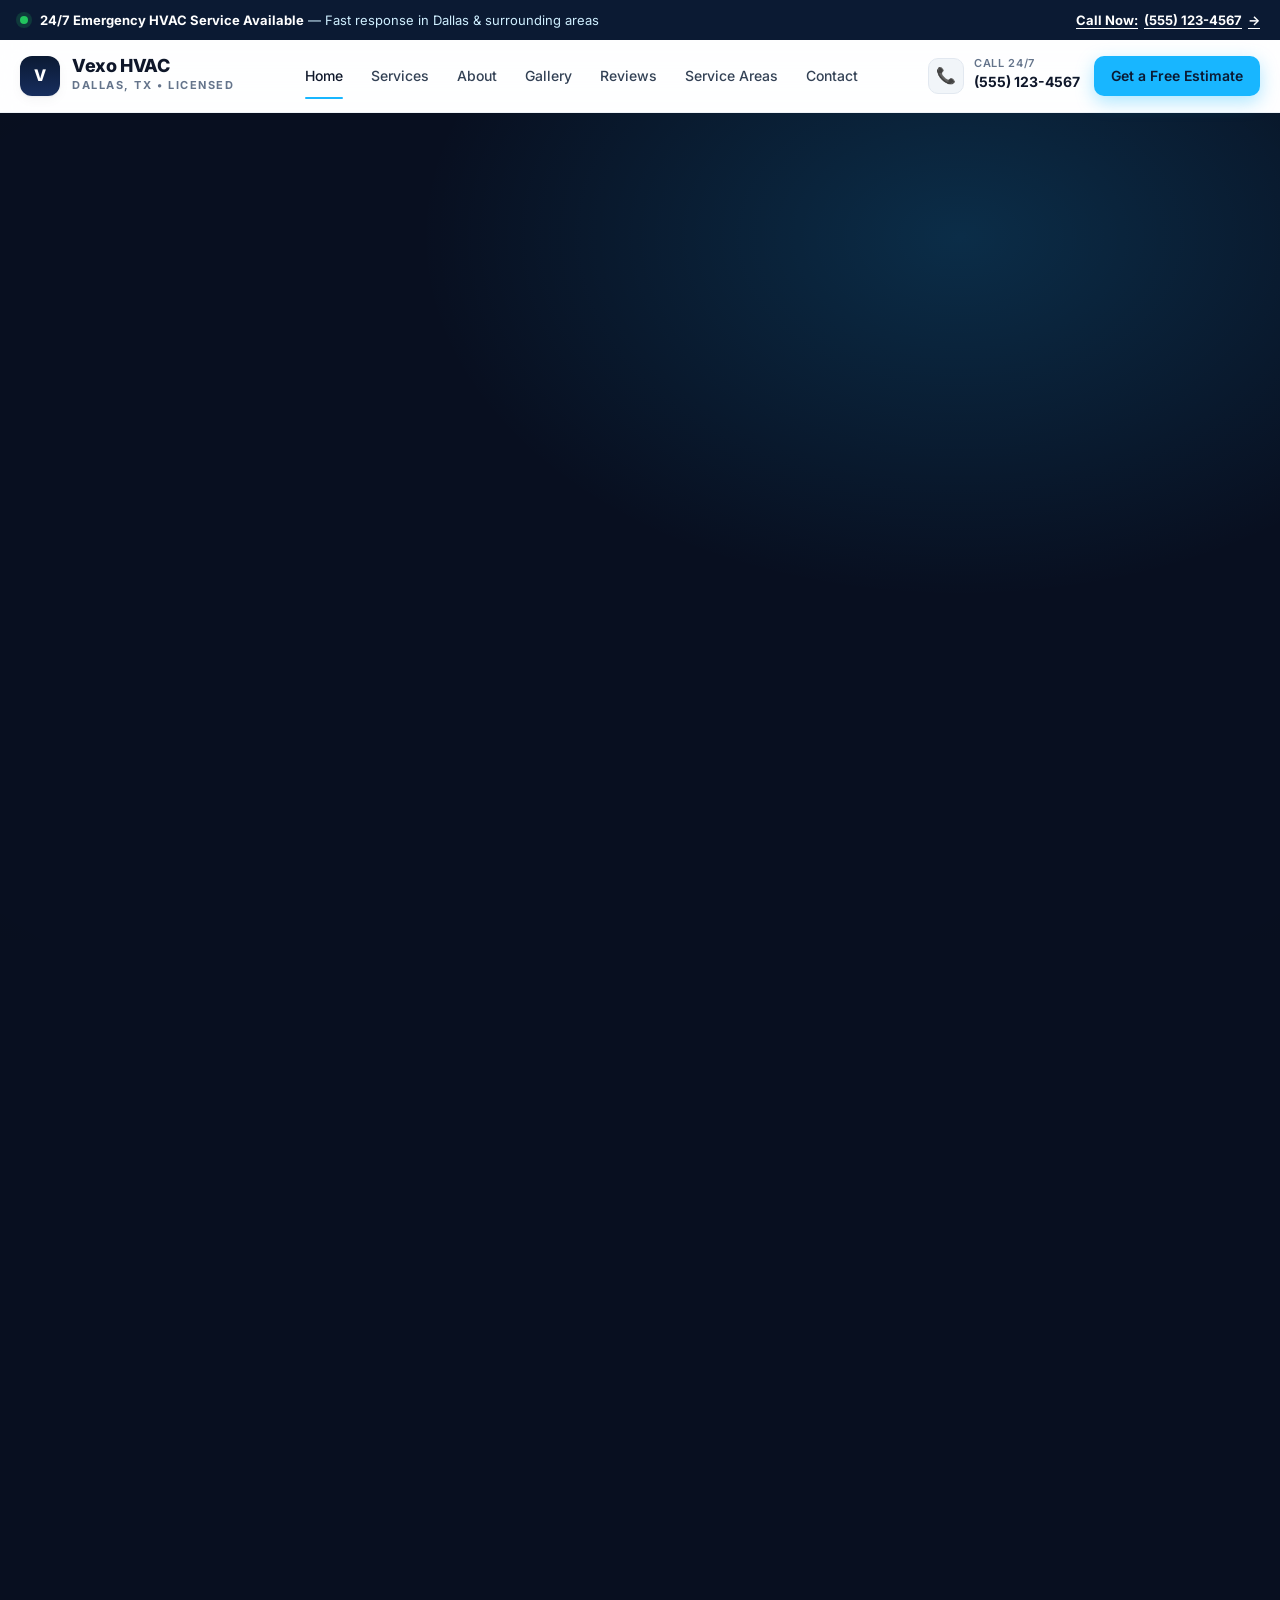
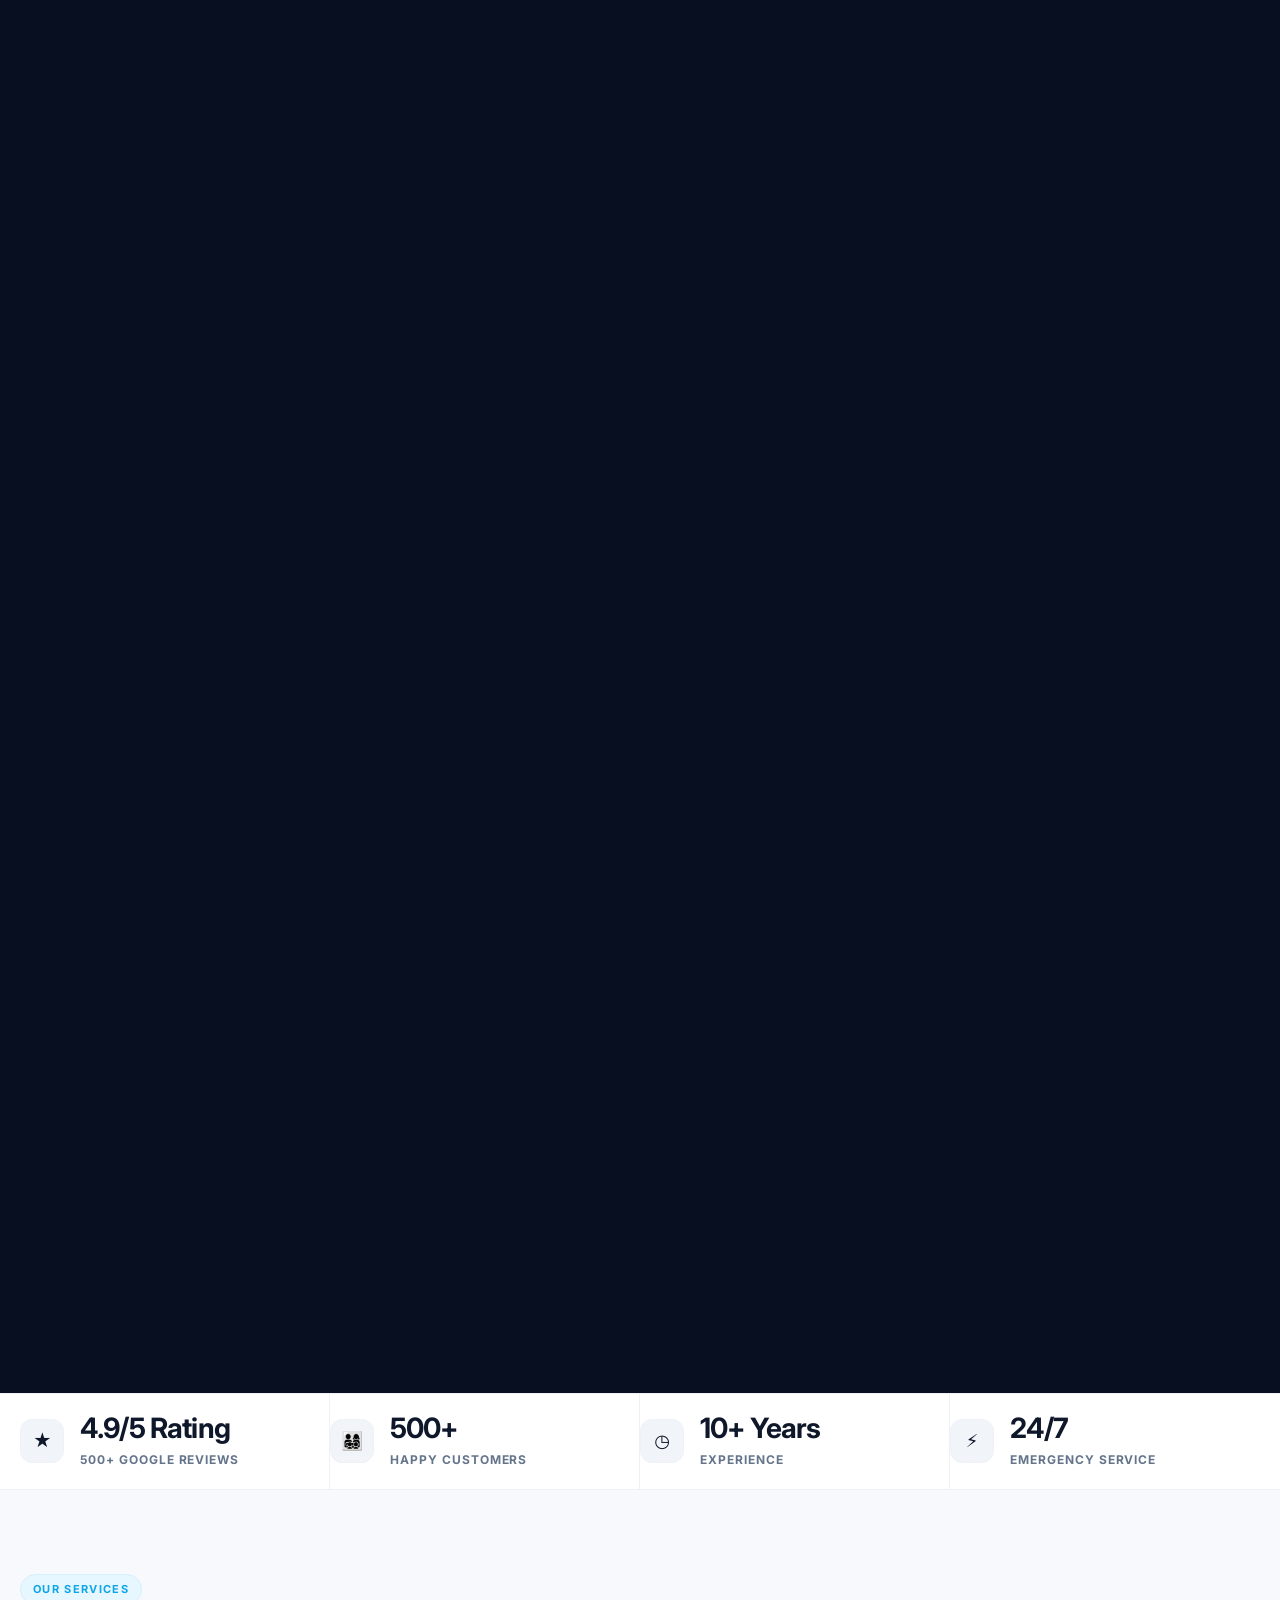
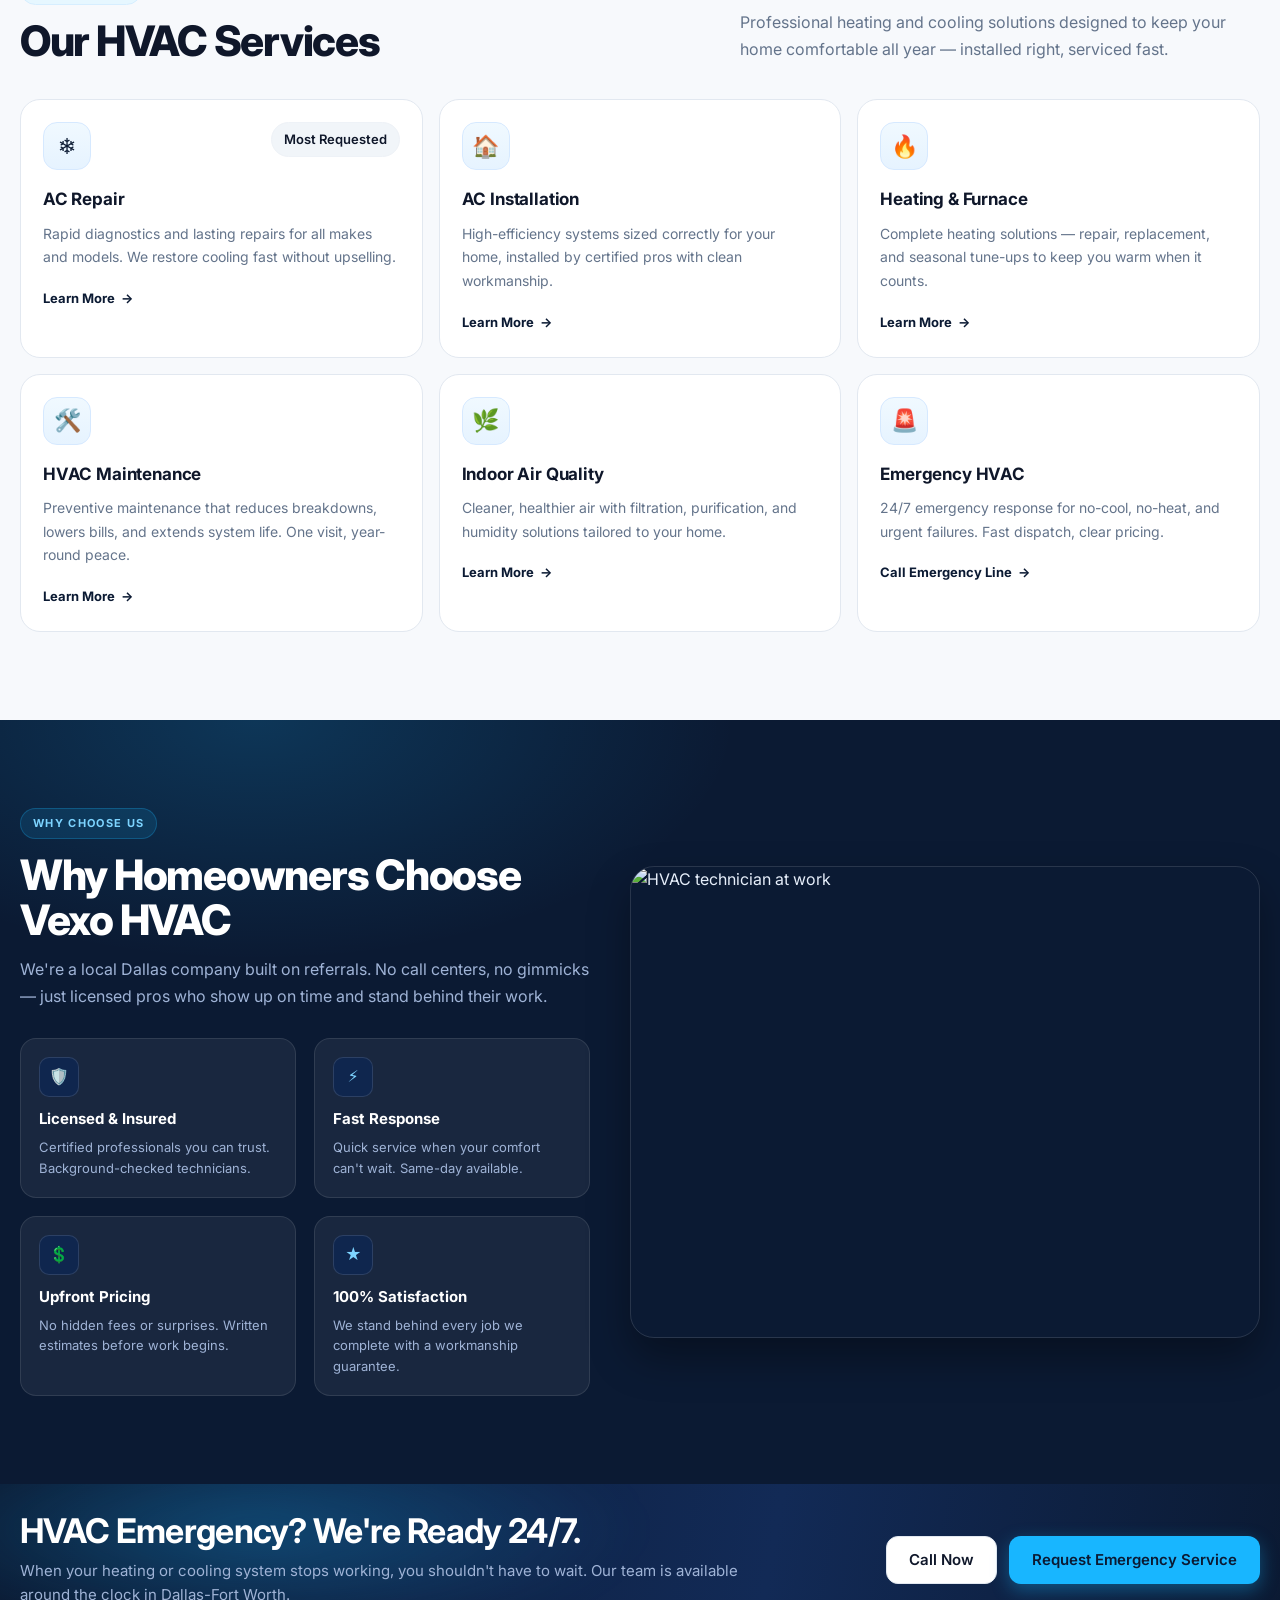
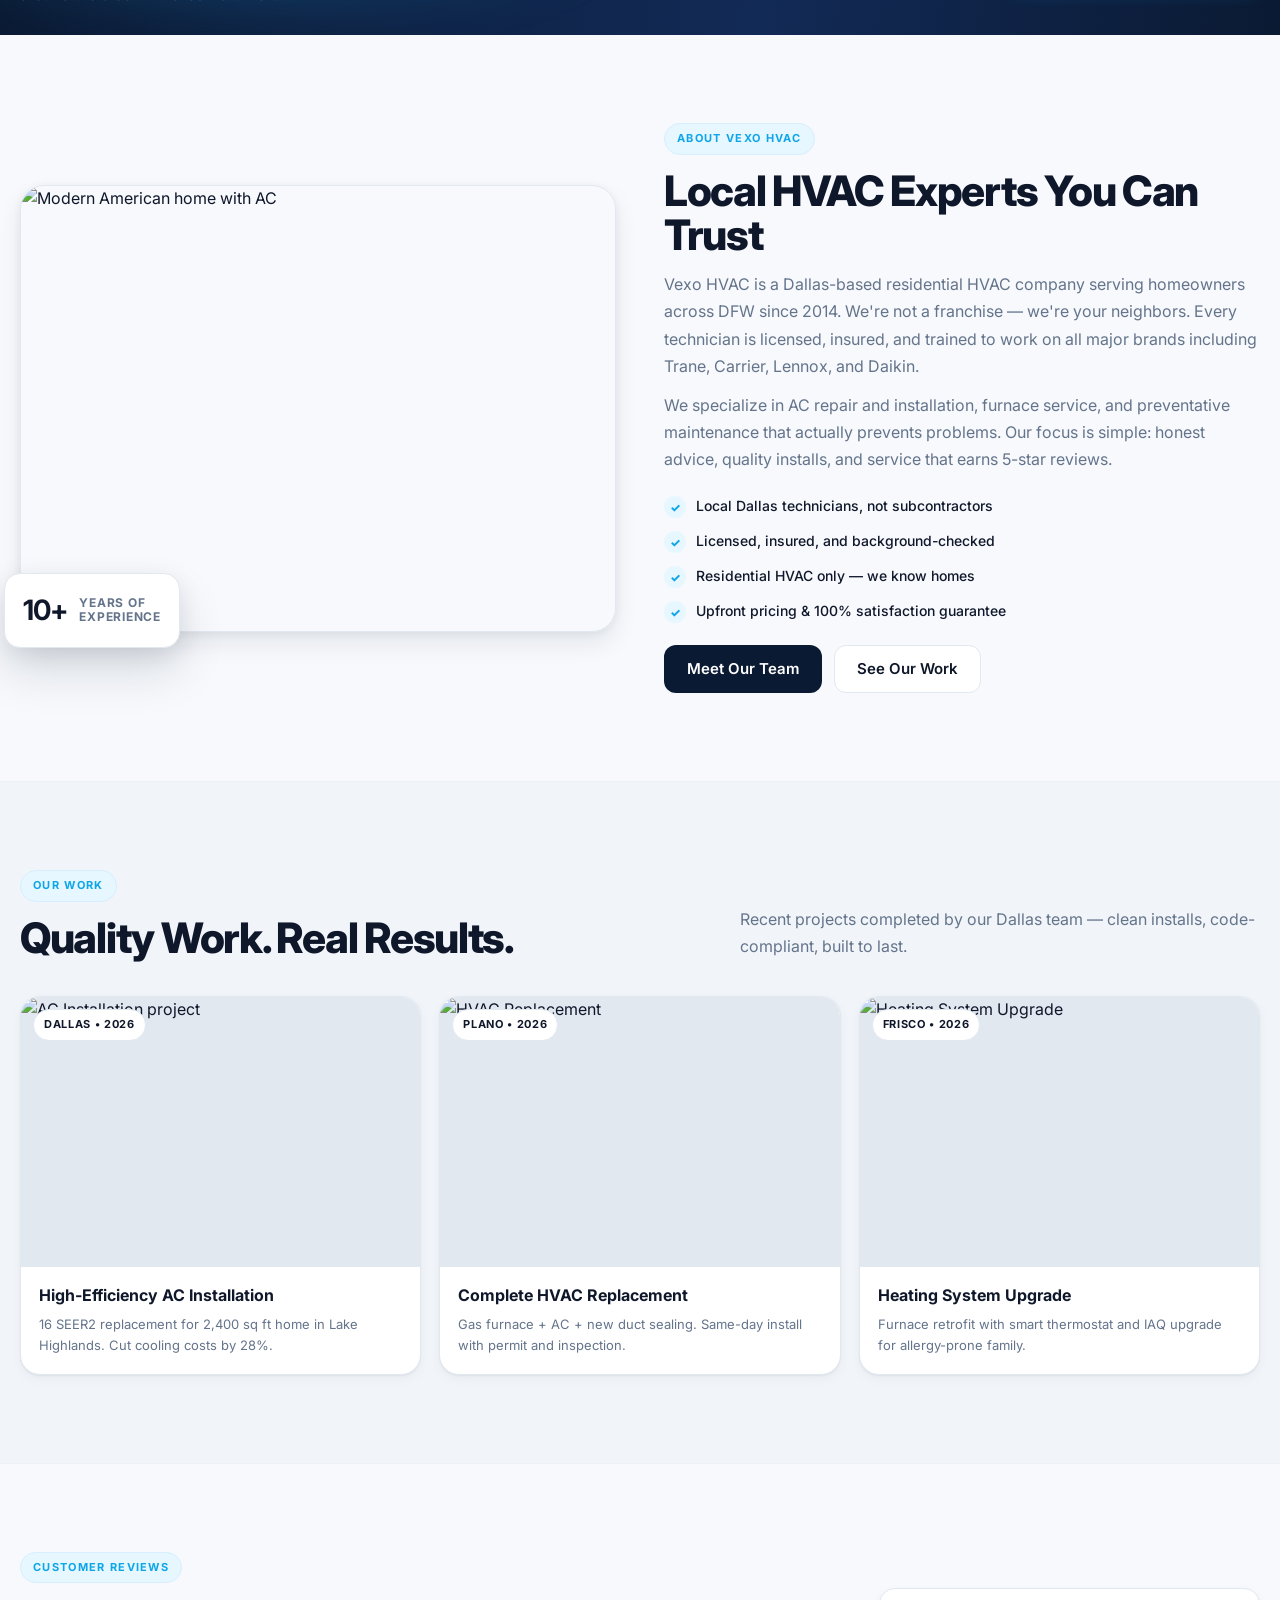
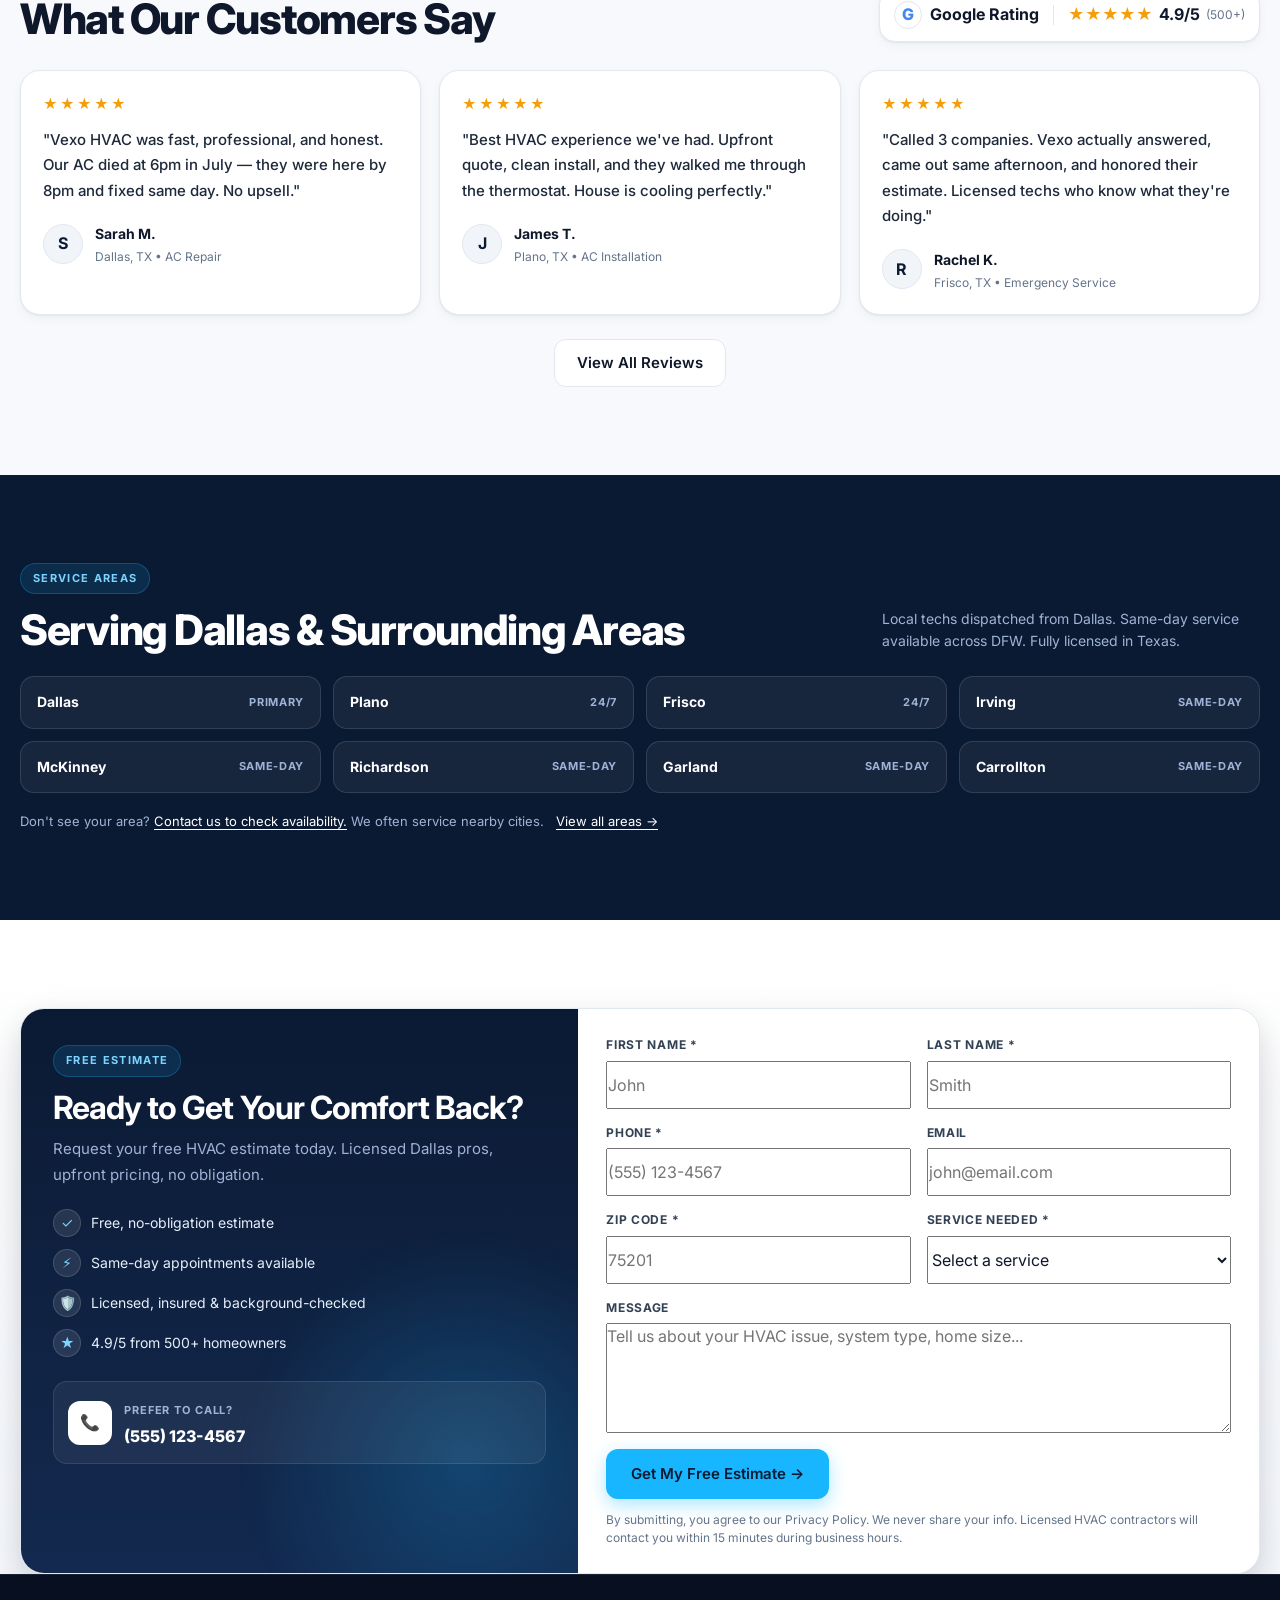
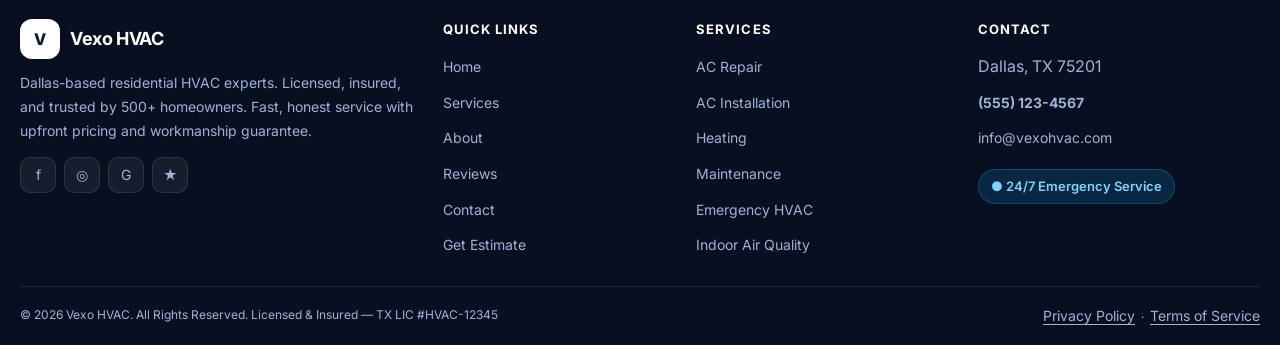
==== commit 67943bb0: "Update index.html" ====
--- a/index.html
+++ b/index.html
@@ -25,26 +25,35 @@
 /* ==================================================
    VEXO HERO - TRUE SCROLL-SCRUB VIDEO
    The page scroll controls video.currentTime.
-   The video stays fixed in the hero viewport; only
-   its playback frame changes with page scroll.
+   No autoplay, no parallax, no transform movement.
 ================================================== */
-.hero-scrub{
+:root{
+  --hero-header-h: 96px; /* fallback; JS measures the real sticky header height */
+}
+
+/* High-specificity reset: neutralizes the legacy .hero (flex/centered/
+   overflow:hidden) rules further down the cascade that were squeezing
+   the full-bleed hero video into a narrow, centered box. */
+.hero.hero-scrub{
   position:relative;
   height:320vh;
-  min-height:320vh;
-  overflow:visible !important;
+  min-height:0;
+  max-width:none;
+  overflow:visible;
   display:block;
-  padding:0 !important;
-  --hero-sticky-top:0px;
+  align-items:stretch;
+  padding:0;
+  isolation:isolate;
 }
 
 .hero-scrub .hero-video-wrap{
   position:sticky;
-  top:var(--hero-sticky-top);
+  top:var(--hero-header-h);
   left:0;
   width:100%;
-  height:calc(100vh - var(--hero-sticky-top));
-  min-height:0;
+  max-width:none;
+  height:calc(100vh - var(--hero-header-h));
+  min-height:calc(100vh - var(--hero-header-h));
   overflow:hidden;
   z-index:0;
 }
@@ -52,10 +61,10 @@
 .hero-scrub .hero-video{
   position:absolute;
   inset:0;
-  width:100% !important;
-  max-width:none !important;
-  height:100% !important;
-  max-height:none !important;
+  width:100%;
+  height:100%;
+  max-width:none;
+  max-height:none;
   object-fit:cover;
   object-position:center center;
   display:block;
@@ -65,9 +74,9 @@
 
 .hero-scrub .hero-content-layer{
   position:sticky;
-  top:var(--hero-sticky-top);
-  height:calc(100vh - var(--hero-sticky-top));
-  min-height:0;
+  top:var(--hero-header-h);
+  height:calc(100vh - var(--hero-header-h));
+  min-height:calc(100vh - var(--hero-header-h));
   width:100%;
   z-index:2;
   display:flex;
@@ -93,16 +102,14 @@
 }
 
 @media (max-width:768px){
-  .hero-scrub{
+  .hero.hero-scrub{
     height:300vh;
-    min-height:300vh;
-    overflow:visible !important;
-    padding:0 !important;
   }
   .hero-scrub .hero-video-wrap,
   .hero-scrub .hero-content-layer{
-    height:calc(100svh - var(--hero-sticky-top));
-    min-height:0;
+    top:var(--hero-header-h);
+    height:calc(100svh - var(--hero-header-h));
+    min-height:calc(100svh - var(--hero-header-h));
   }
   .hero-scrub .hero-content-layer{
     padding:24px 0;
@@ -871,6 +878,37 @@
 
 <script type="module" src="./js/app.js"></script>
 <script>
+/* ==================================================
+   HERO / NAVBAR OFFSET - measures the real sticky header
+   height so the hero video always starts immediately below
+   the navbar (calc(100vh - header height)). Does not touch
+   the scroll-scrub video.currentTime logic in app.js.
+================================================== */
+(function () {
+  var header = document.getElementById("header");
+  if (!header) return;
+
+  var root = document.documentElement;
+
+  function setHeaderHeightVar() {
+    var h = Math.round(header.getBoundingClientRect().height);
+    if (h > 0) {
+      root.style.setProperty("--hero-header-h", h + "px");
+    }
+  }
+
+  setHeaderHeightVar();
+  window.addEventListener("load", setHeaderHeightVar);
+  window.addEventListener("resize", setHeaderHeightVar);
+  window.addEventListener("orientationchange", setHeaderHeightVar);
+
+  if (typeof ResizeObserver === "function") {
+    var ro = new ResizeObserver(setHeaderHeightVar);
+    ro.observe(header);
+  }
+})();
+</script>
+<script>
 /*
   Hero scroll-scrub behavior is implemented in ./js/app.js.
   The hero video is intentionally NOT autoplayed here.
--- a/css/responsive.css
+++ b/css/responsive.css
@@ -606,3 +606,30 @@
   }
 }
 
+
+
+/* ==================================================
+   VEXO HERO SCROLL-SCRUB - FINAL LAYOUT OVERRIDES
+   Keep sticky video inside a full-width, full-height hero
+   below the sticky navigation. Never constrain it as a card.
+================================================== */
+.hero-scrub {
+  overflow: visible !important;
+  padding: 0 !important;
+  max-width: none !important;
+}
+
+.hero-scrub .hero-video-wrap {
+  width: 100% !important;
+  max-width: none !important;
+  overflow: hidden !important;
+}
+
+.hero-scrub .hero-video {
+  width: 100% !important;
+  max-width: none !important;
+  height: 100% !important;
+  max-height: none !important;
+  transform: none !important;
+  object-fit: cover !important;
+}
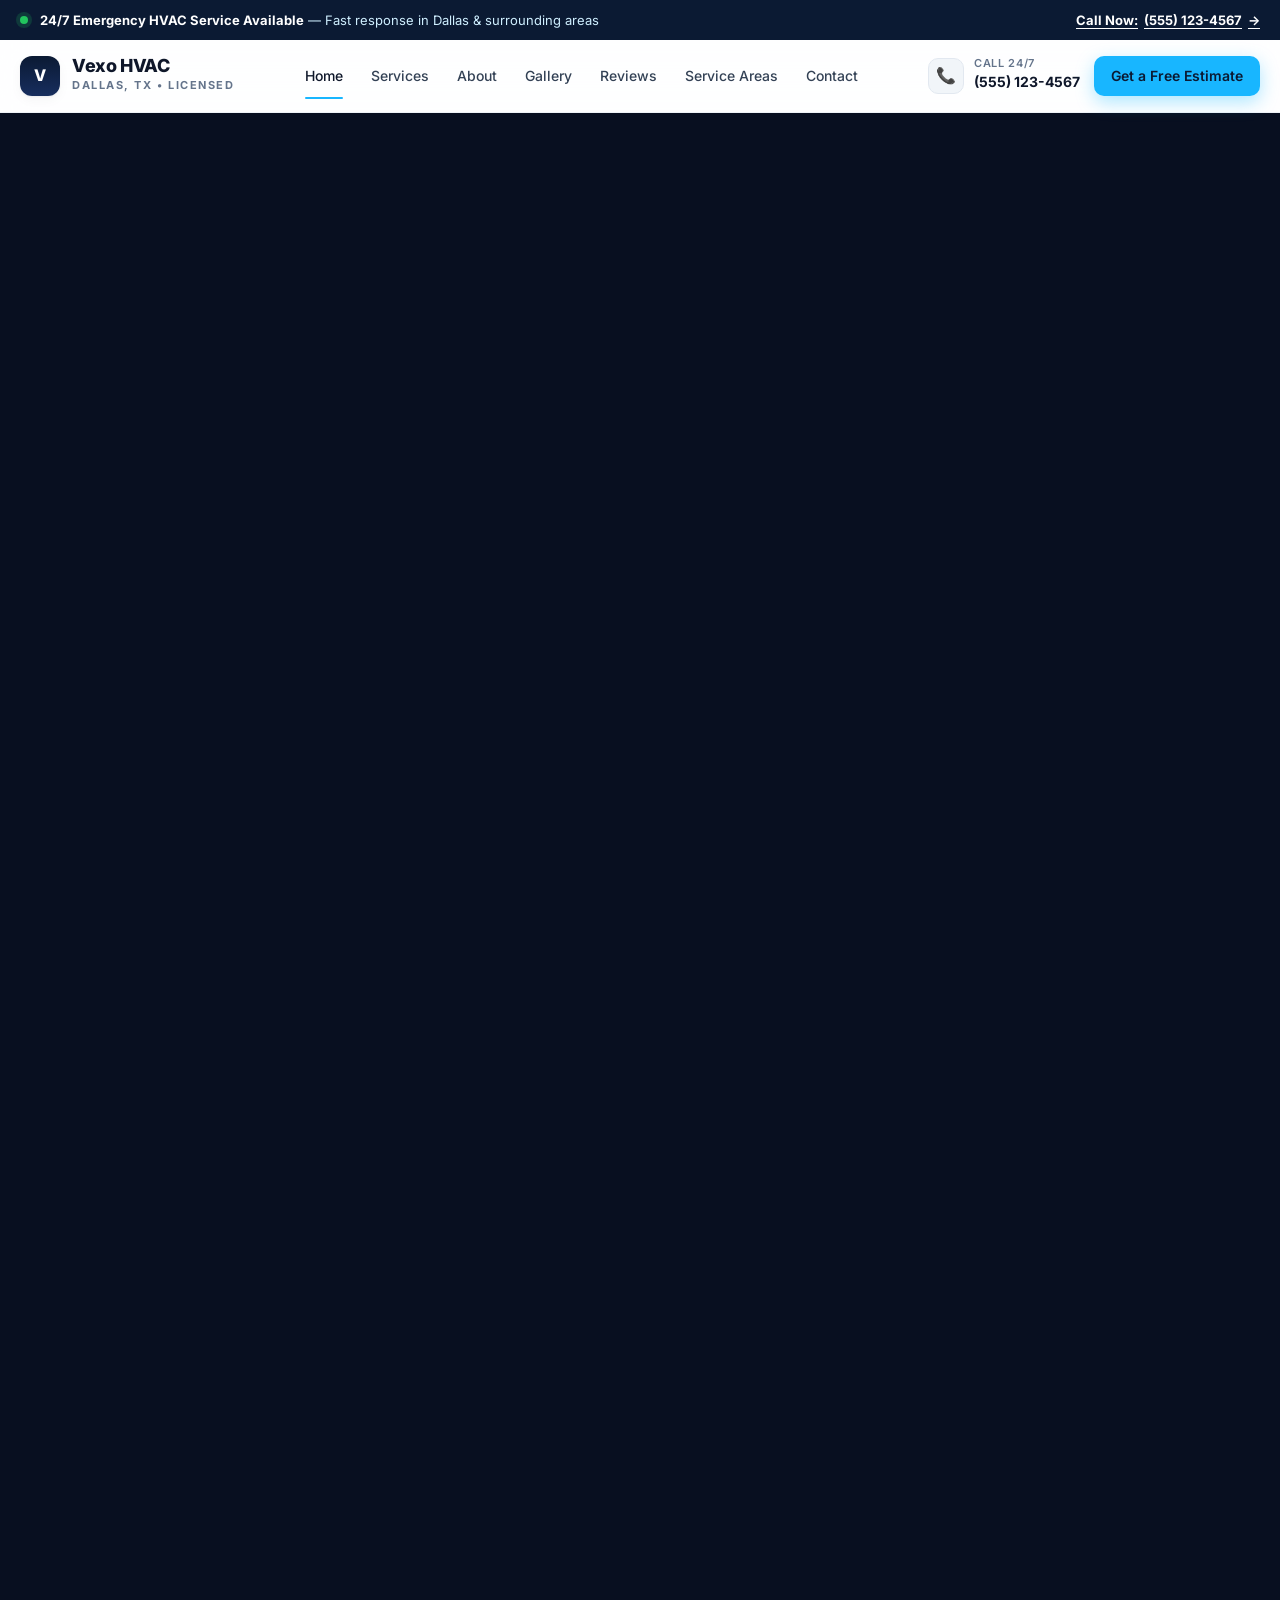
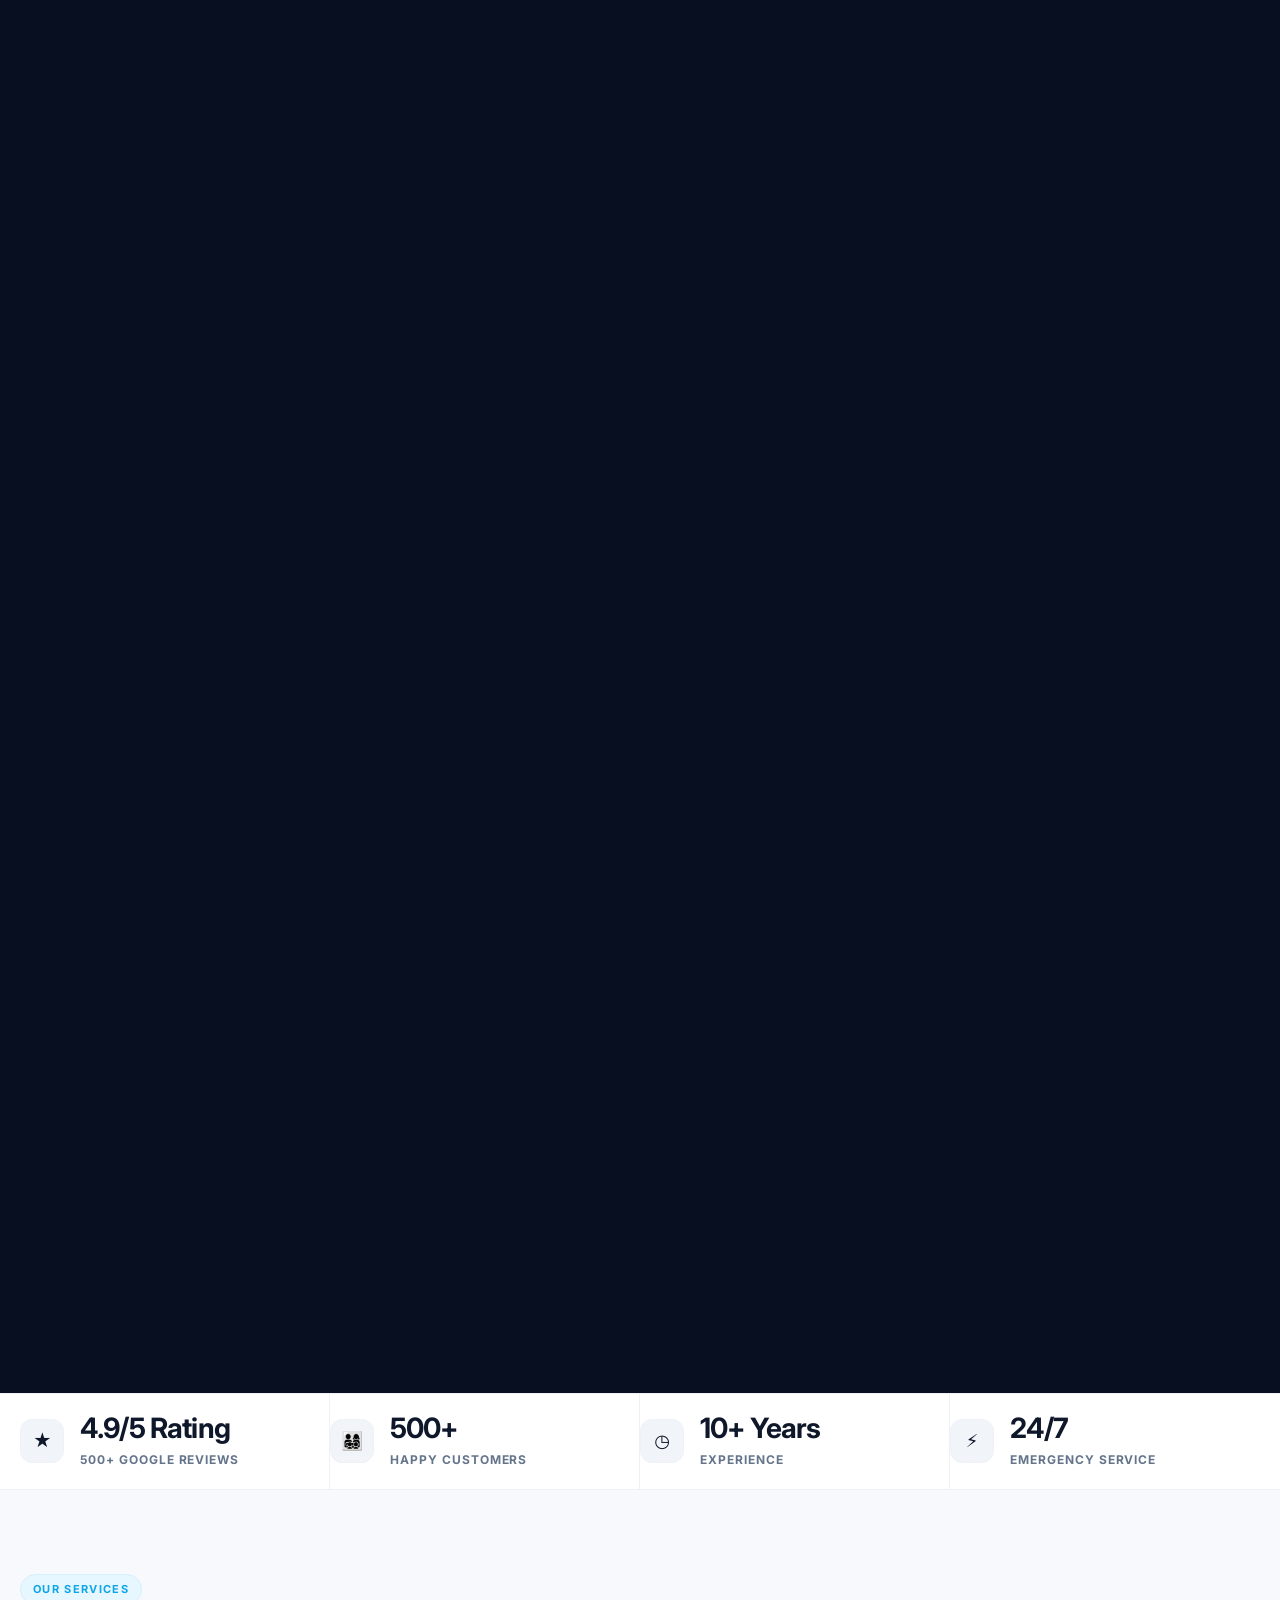
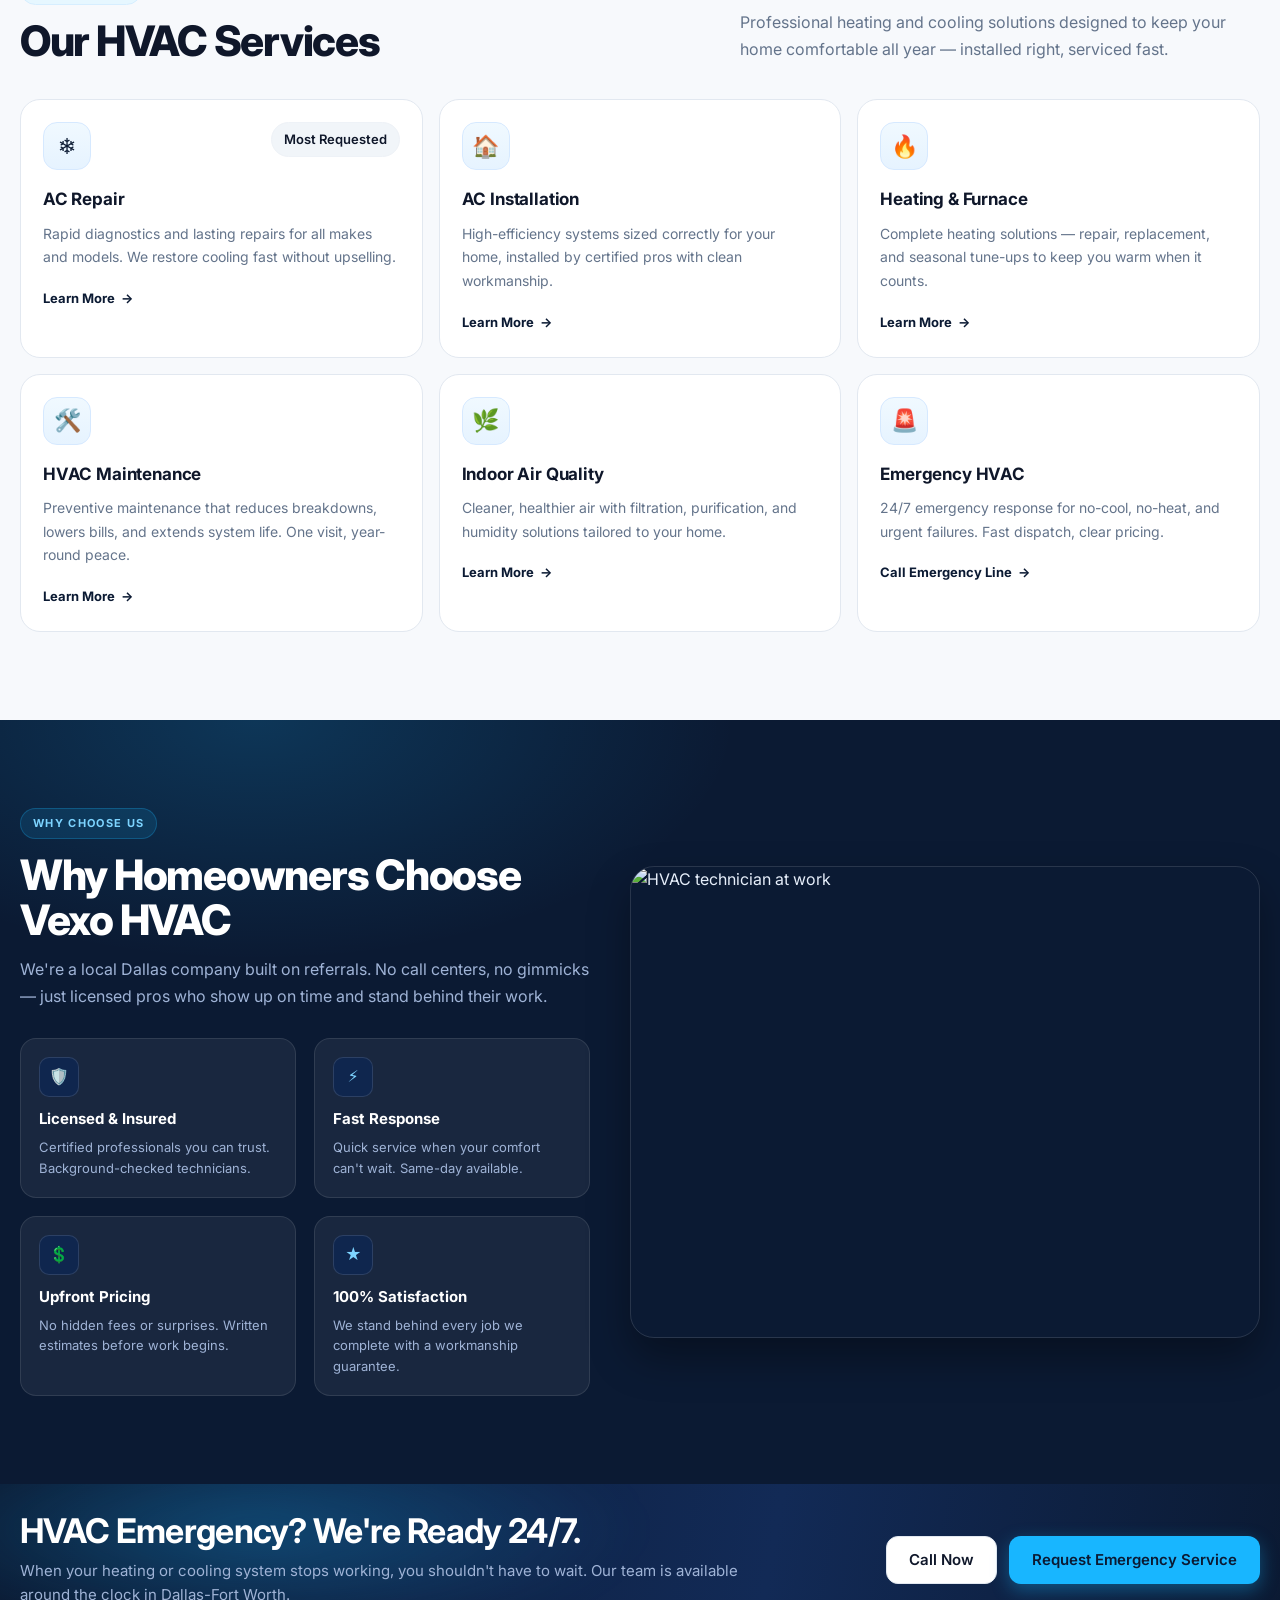
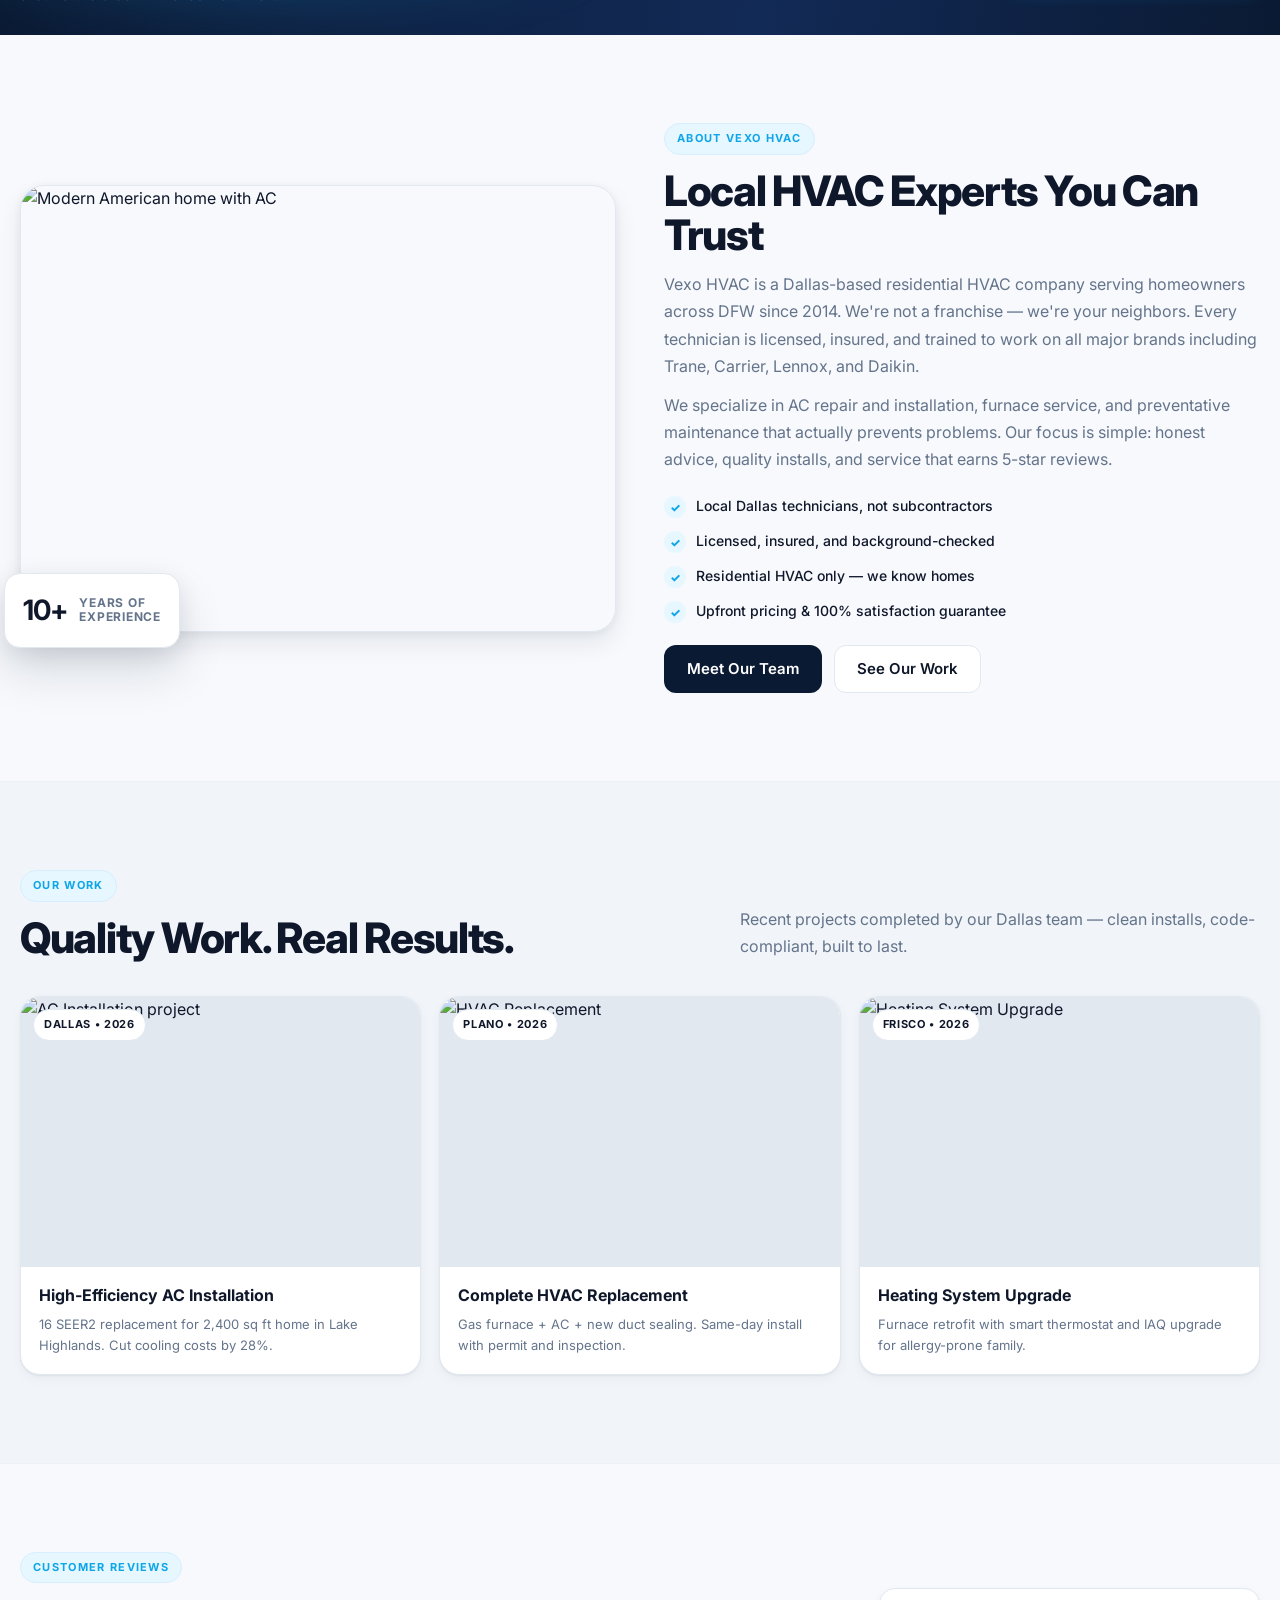
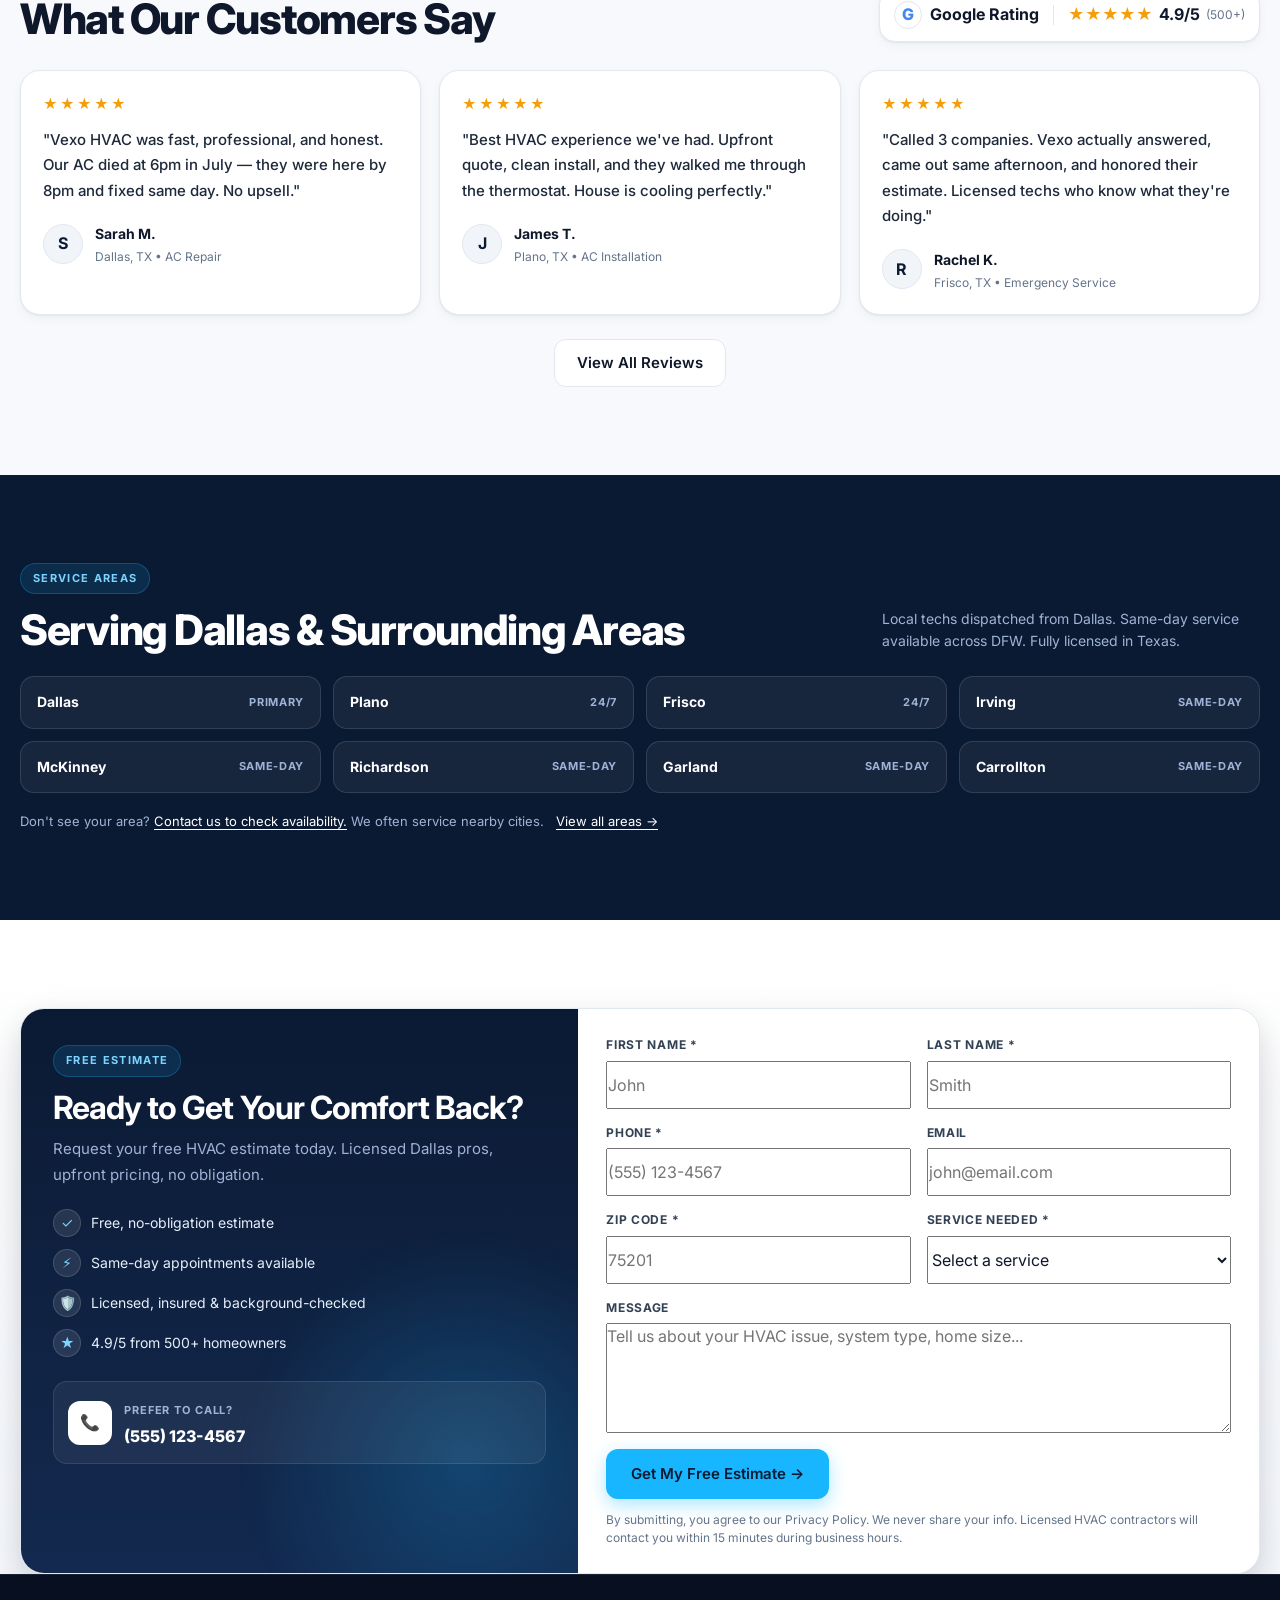
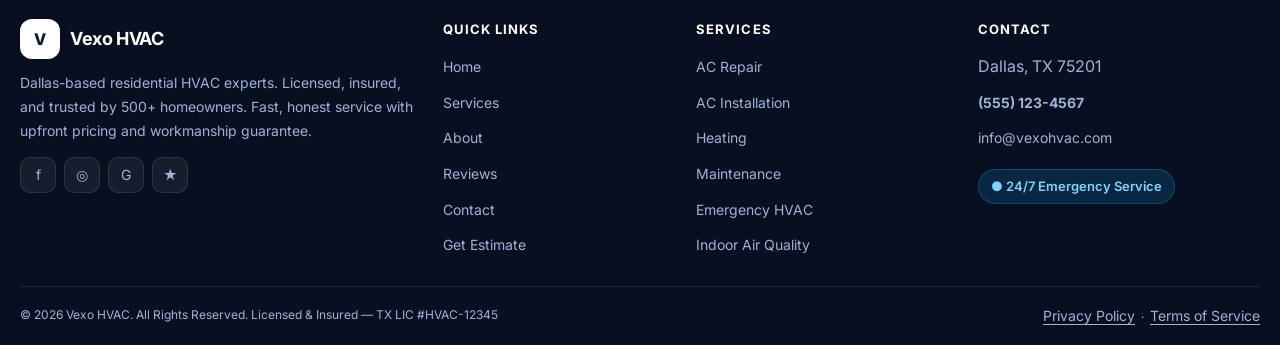
==== commit e938e9b9: "Update index.html" ====
--- a/index.html
+++ b/index.html
@@ -47,15 +47,24 @@
 }
 
 .hero-scrub .hero-video-wrap{
-  position:sticky;
+  position:fixed;
   top:var(--hero-header-h);
   left:0;
   width:100%;
   max-width:none;
   height:calc(100vh - var(--hero-header-h));
   min-height:calc(100vh - var(--hero-header-h));
+  visibility:hidden;
+  opacity:0;
+  pointer-events:none;
+  transition:opacity .12s linear;
   overflow:hidden;
   z-index:0;
+}
+
+.hero-scrub .hero-video-wrap.is-active{
+  visibility:visible;
+  opacity:1;
 }
 
 .hero-scrub .hero-video{
@@ -73,7 +82,7 @@
 }
 
 .hero-scrub .hero-content-layer{
-  position:sticky;
+  position:absolute;
   top:var(--hero-header-h);
   height:calc(100vh - var(--hero-header-h));
   min-height:calc(100vh - var(--hero-header-h));
